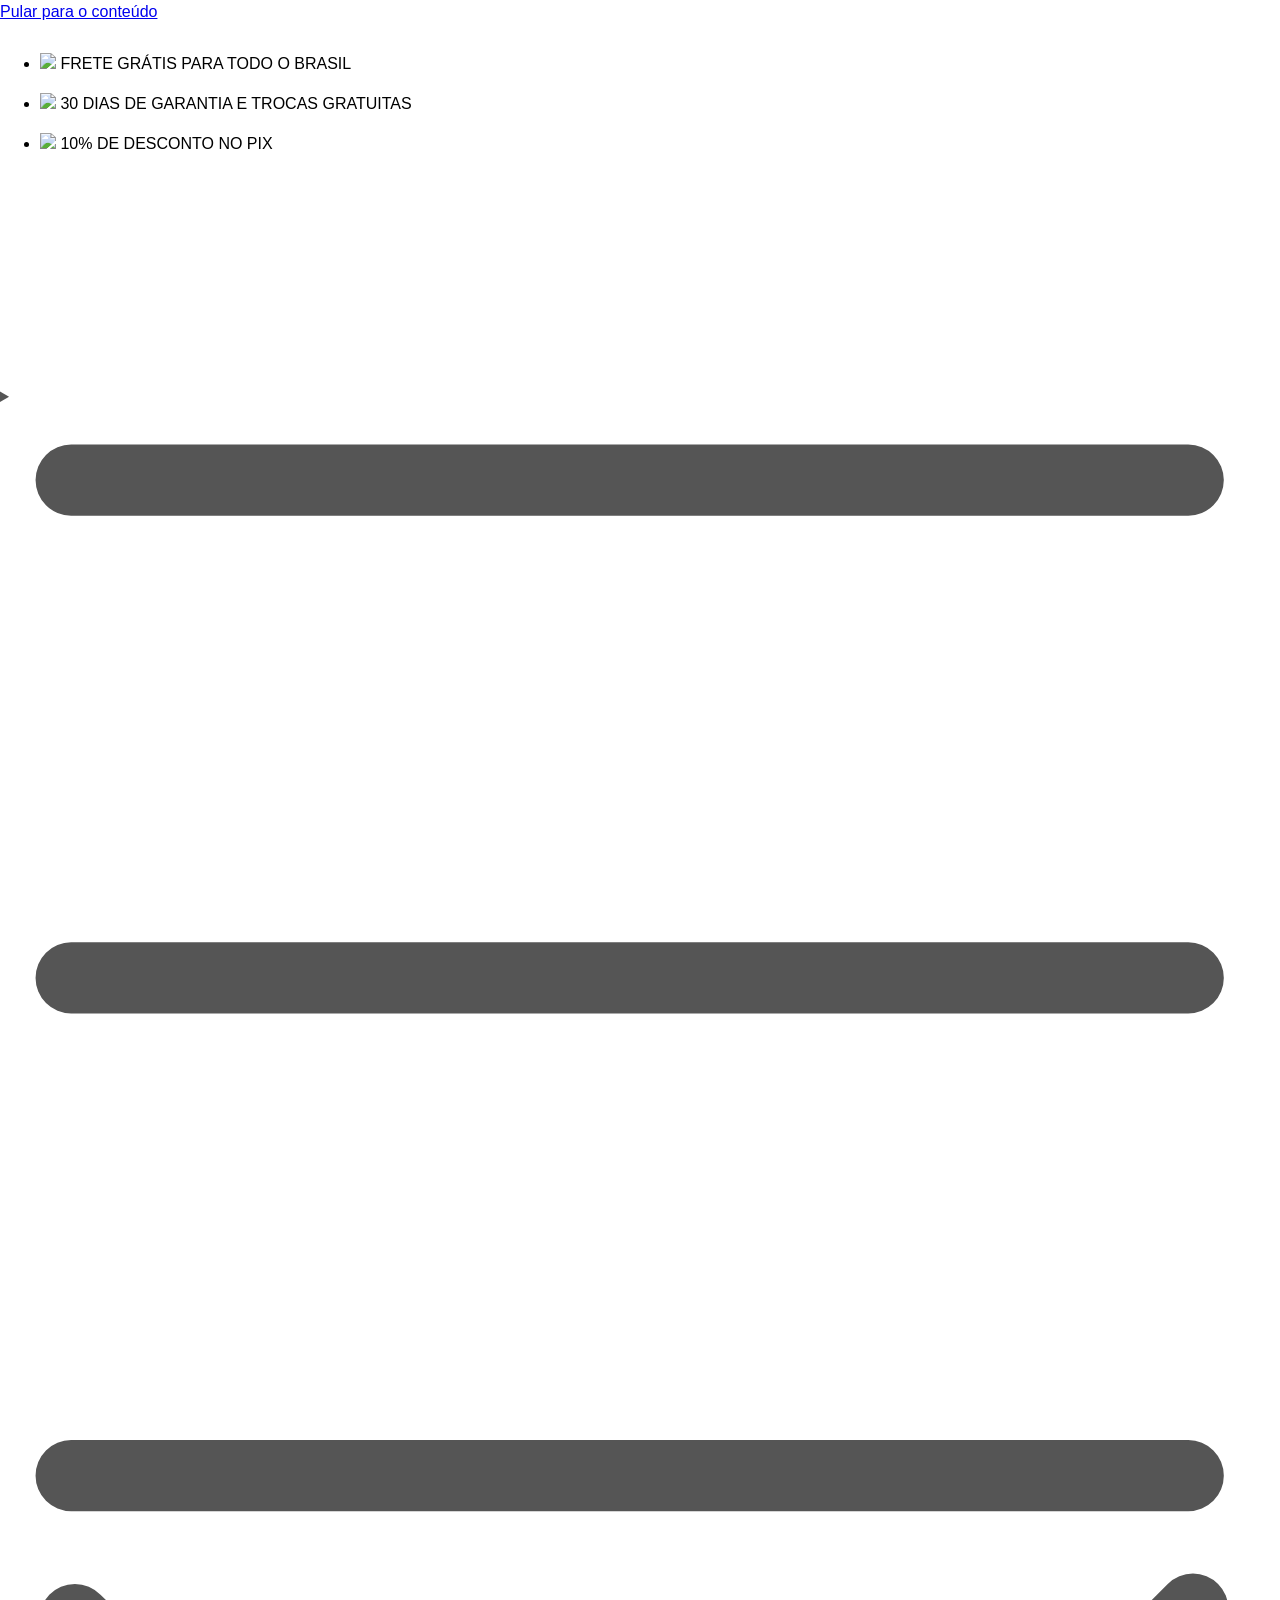
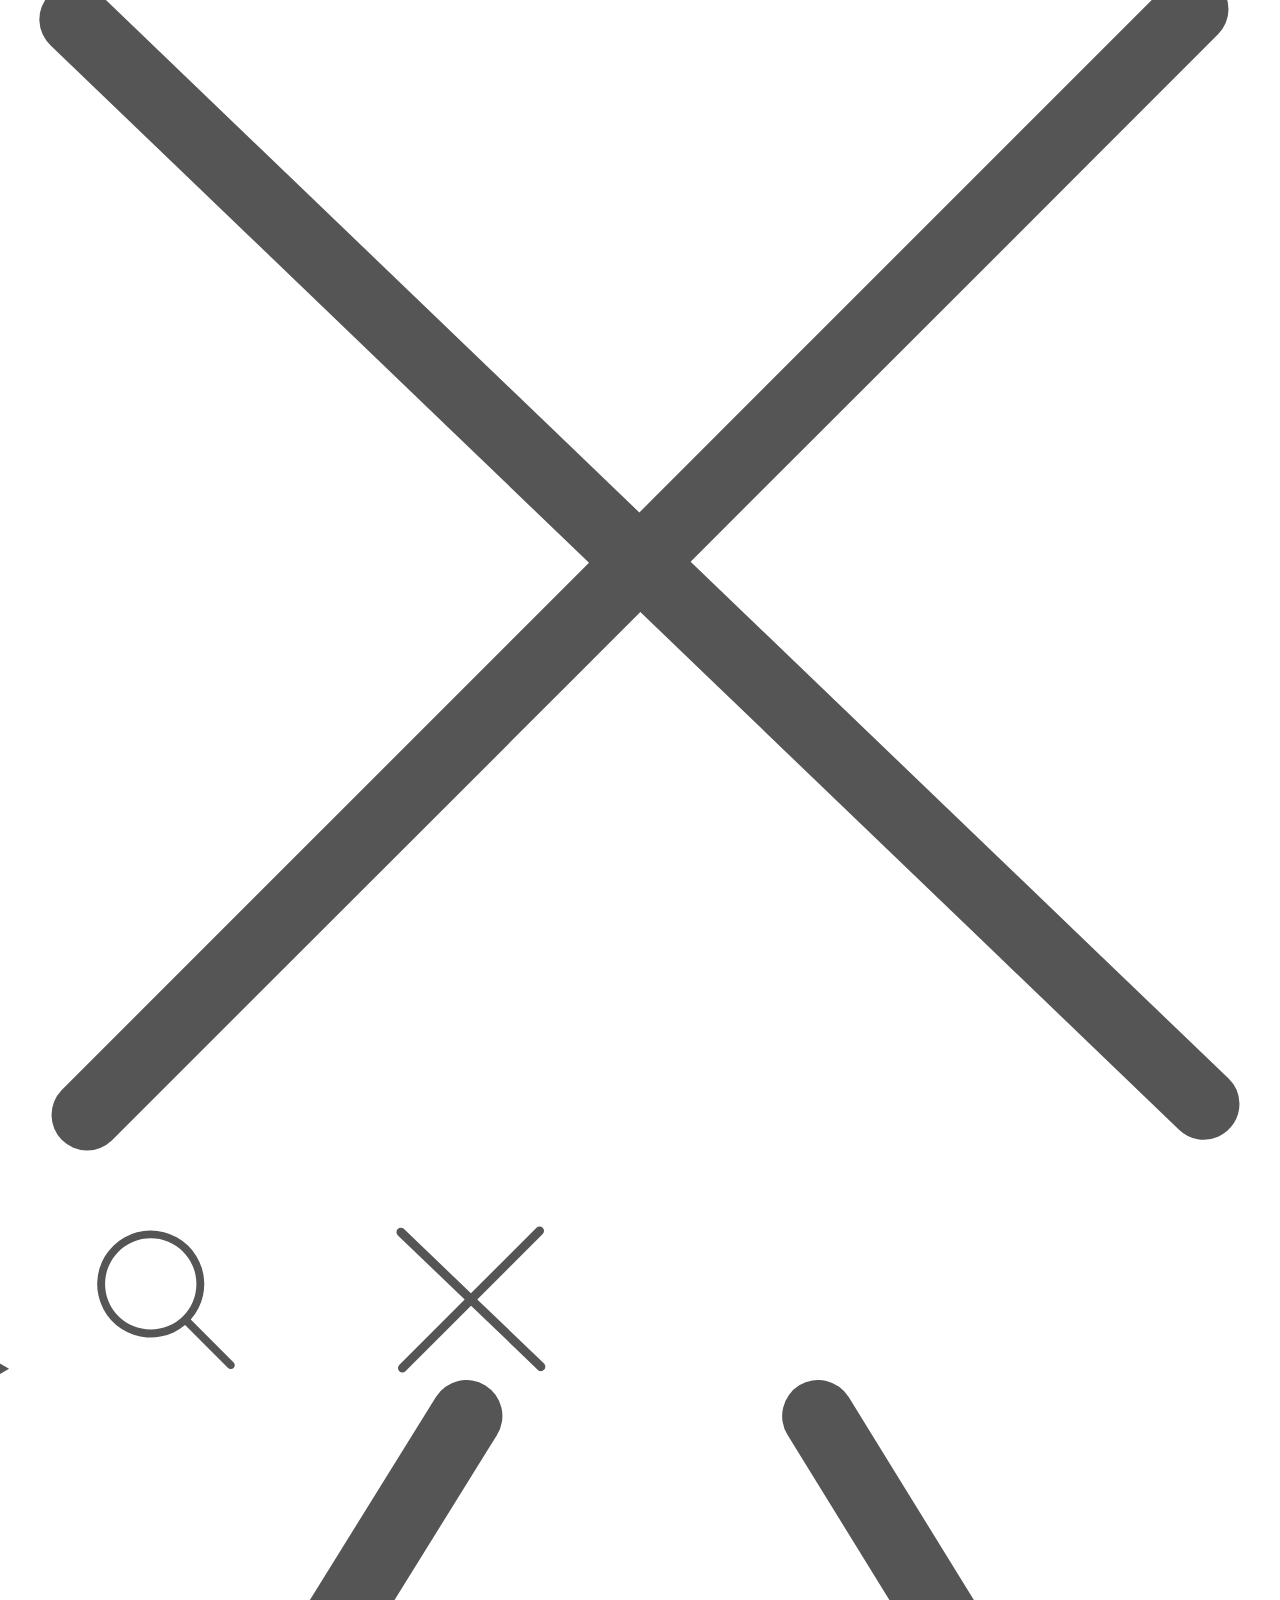
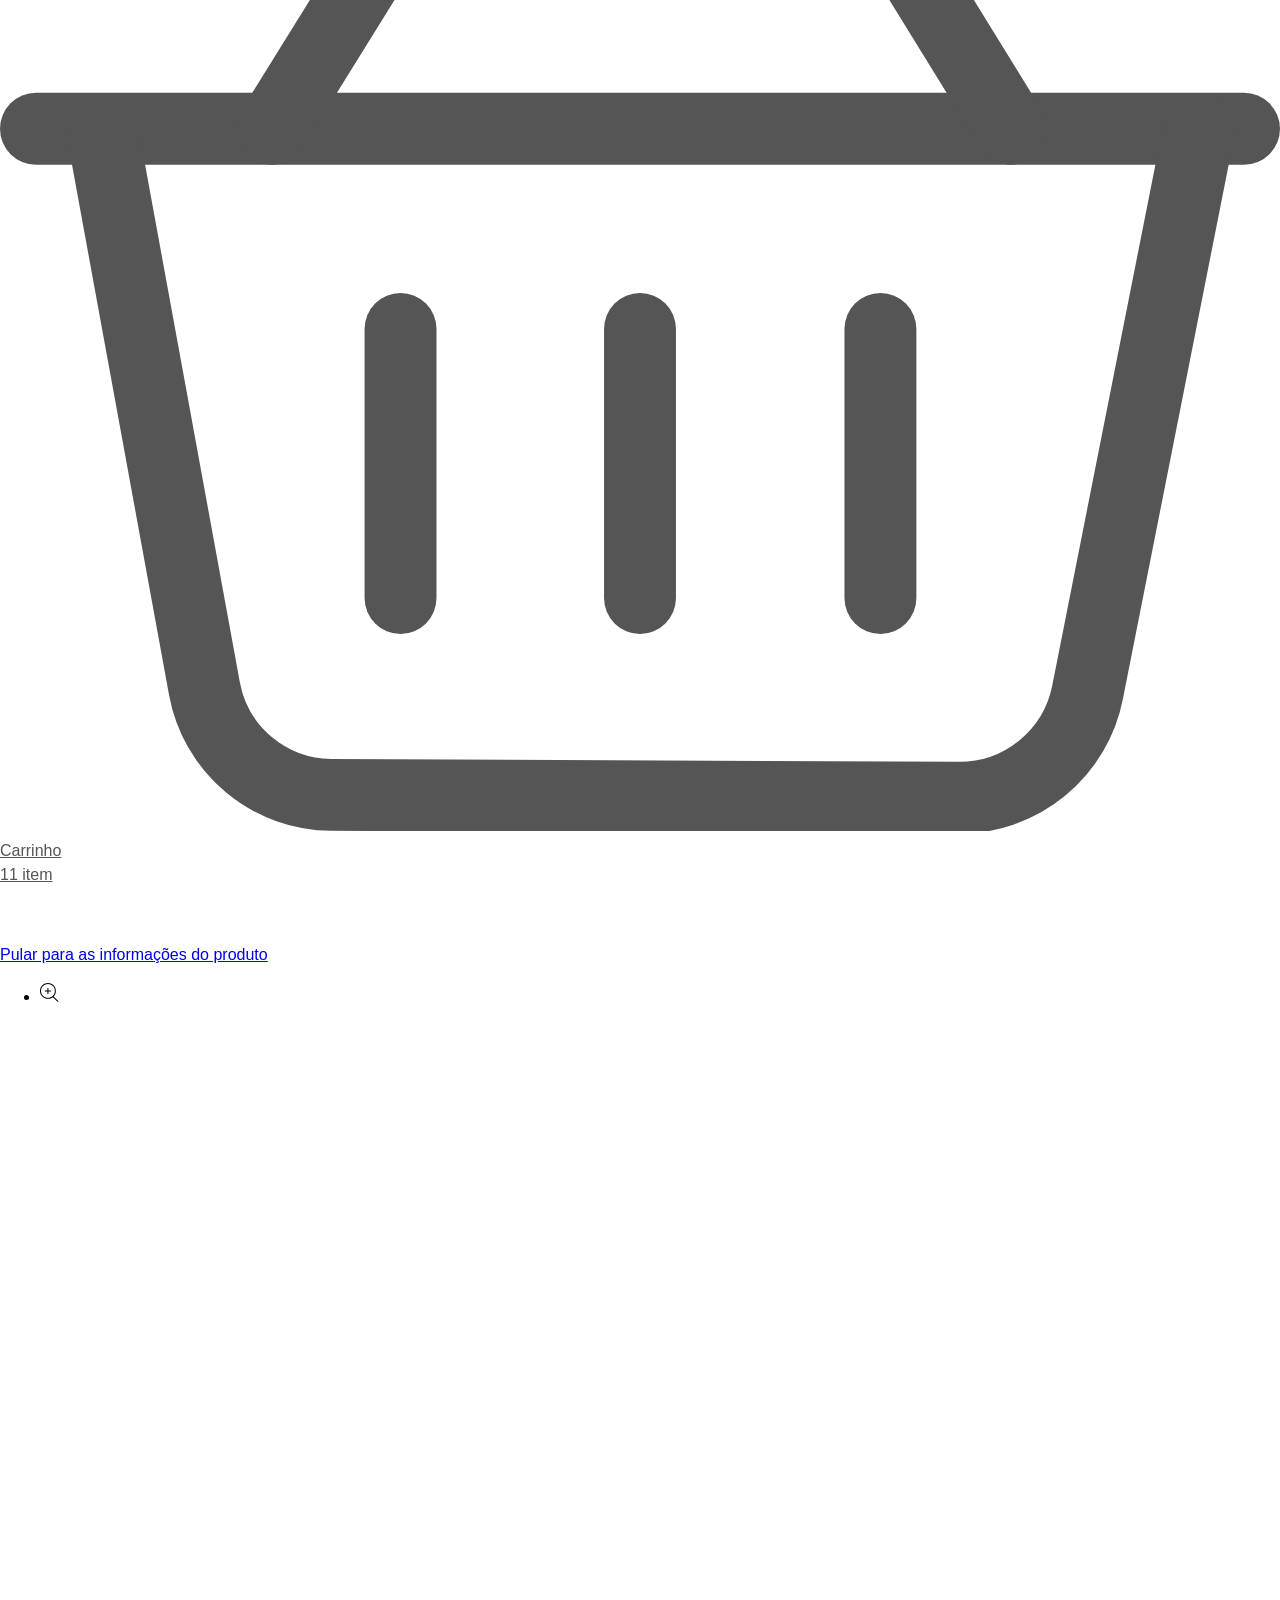
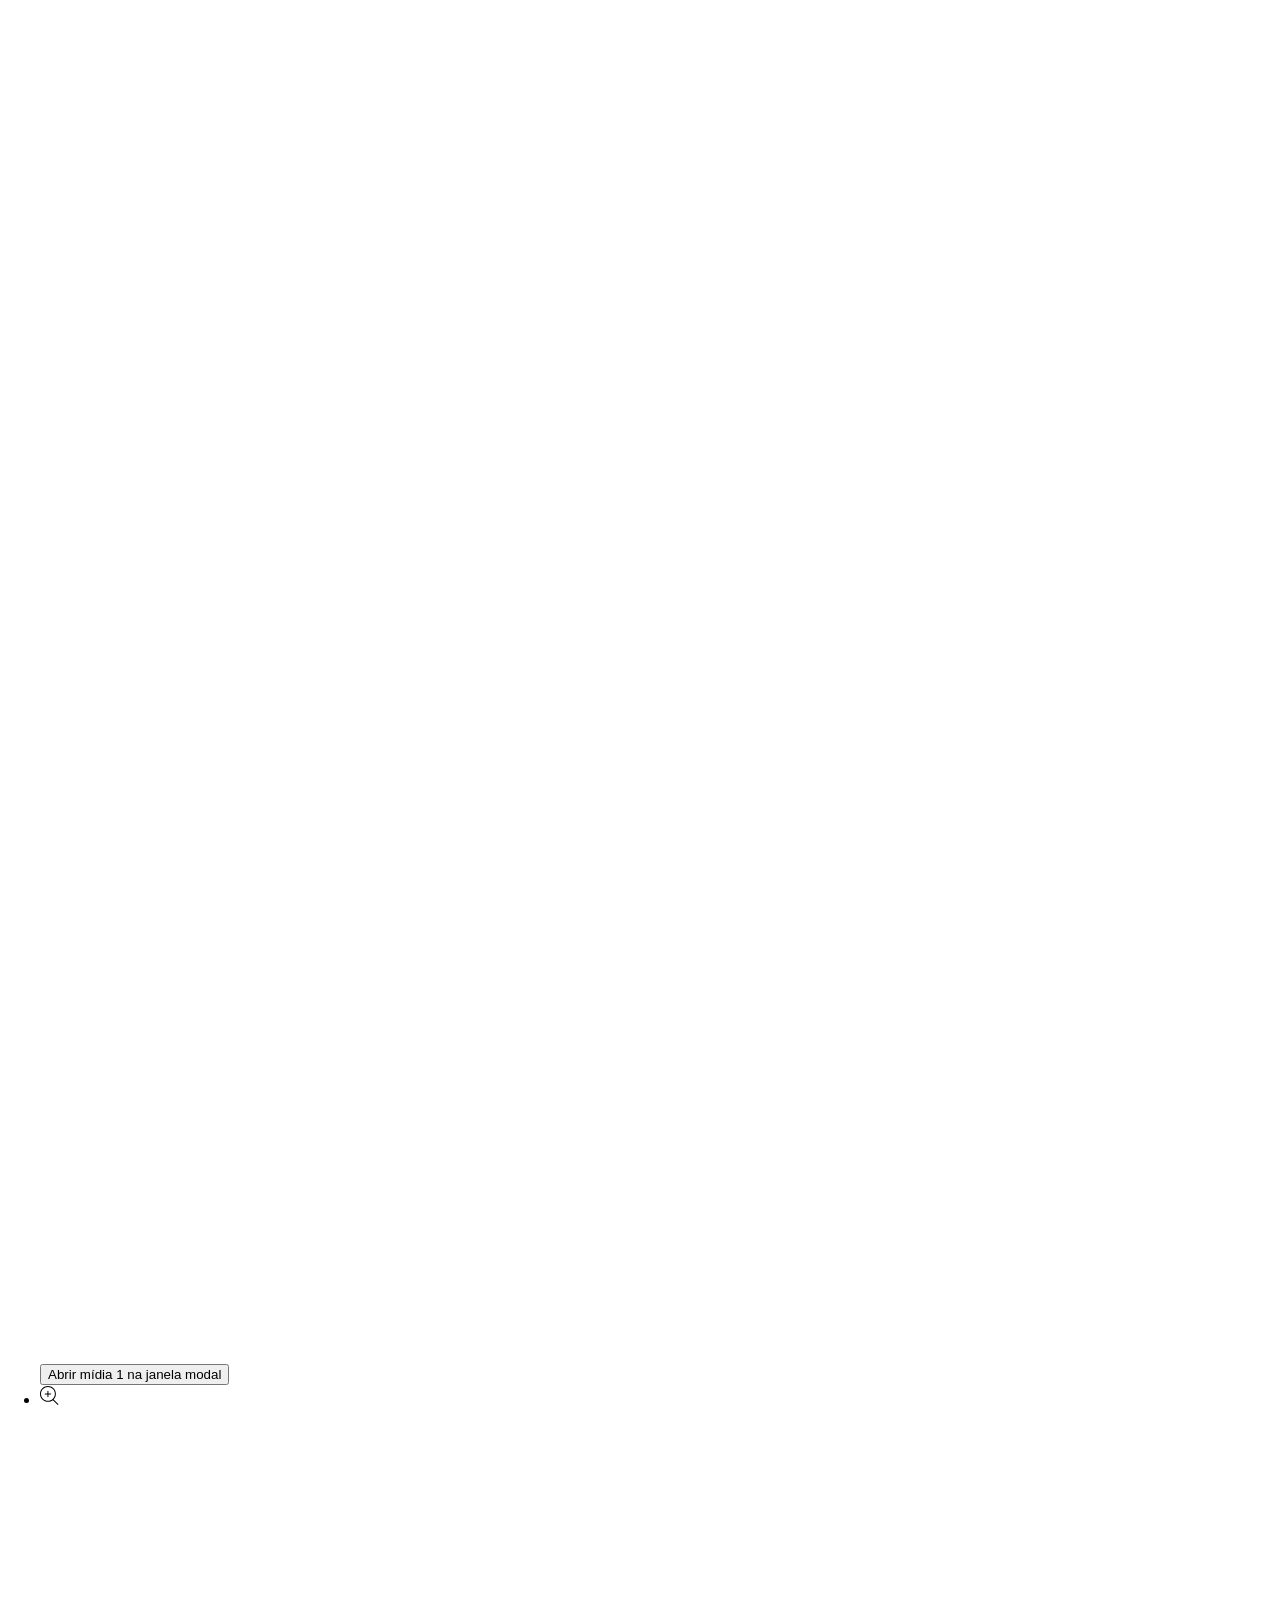
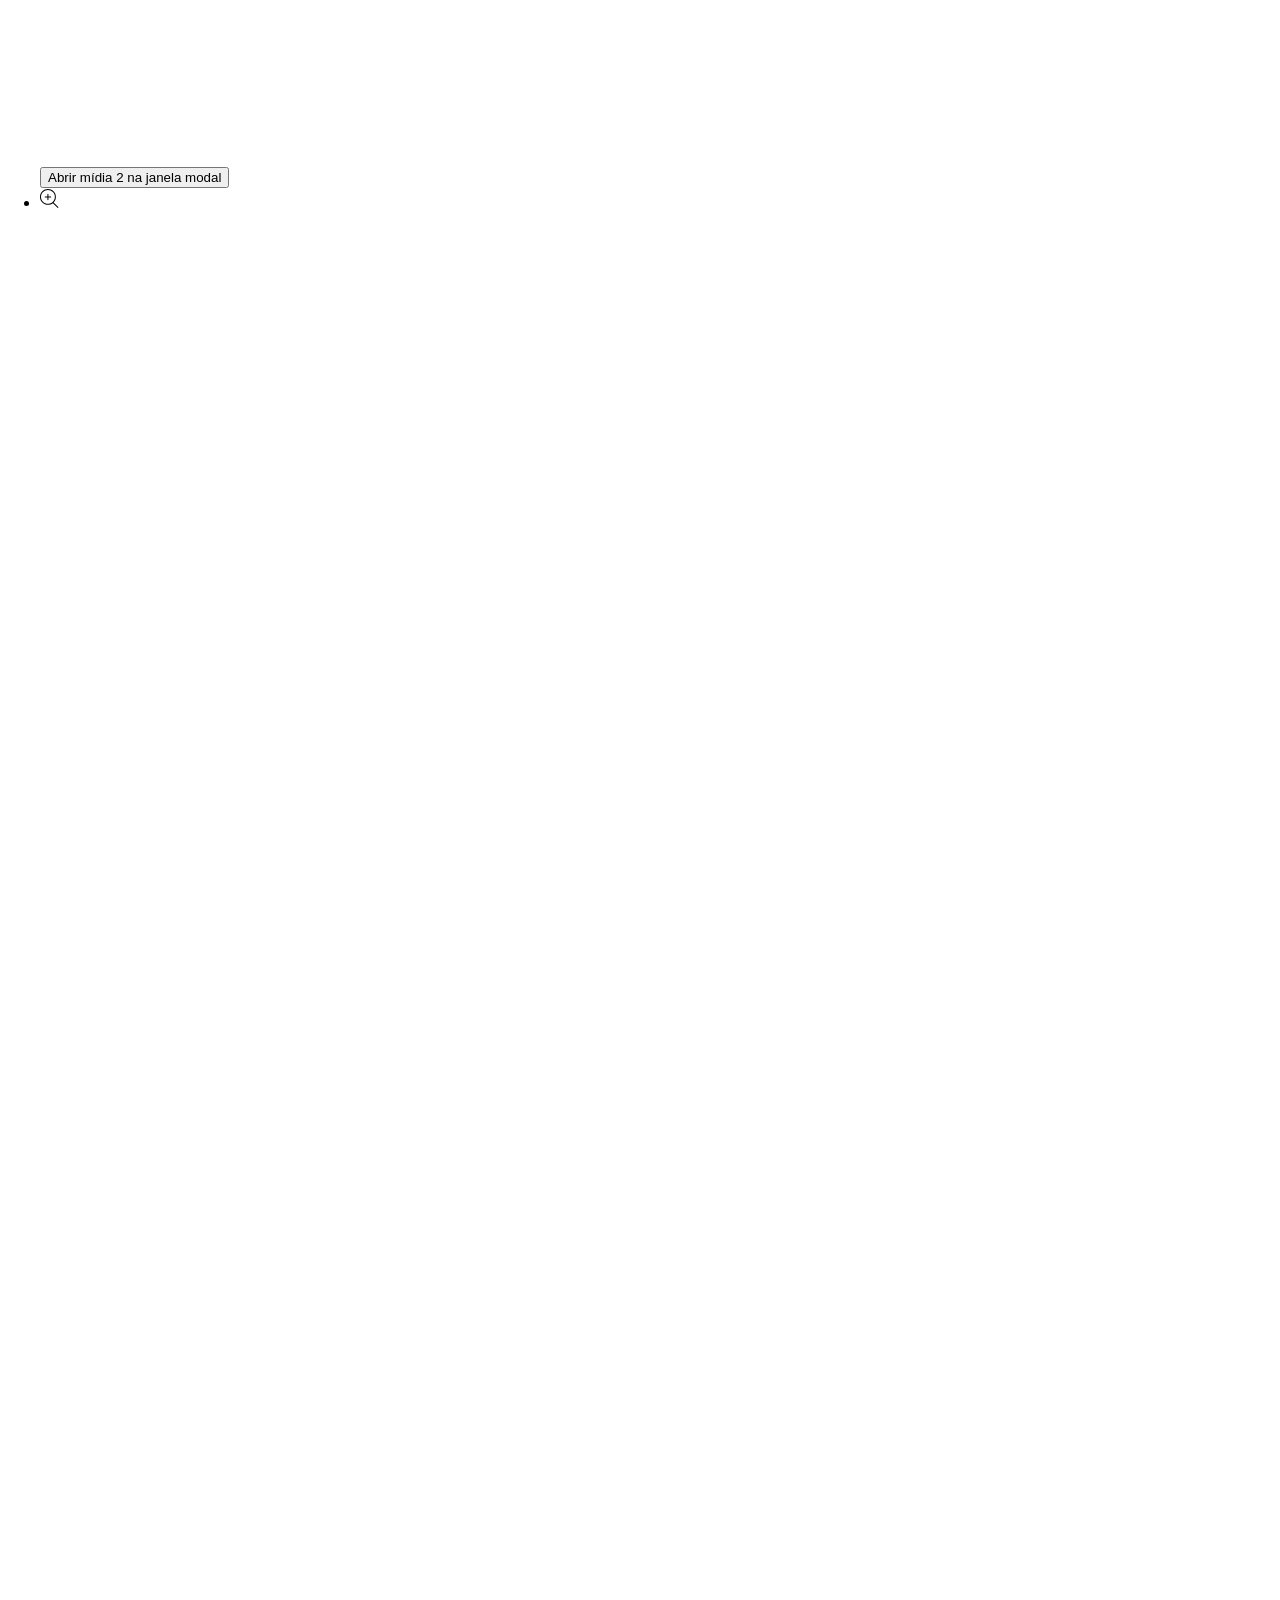
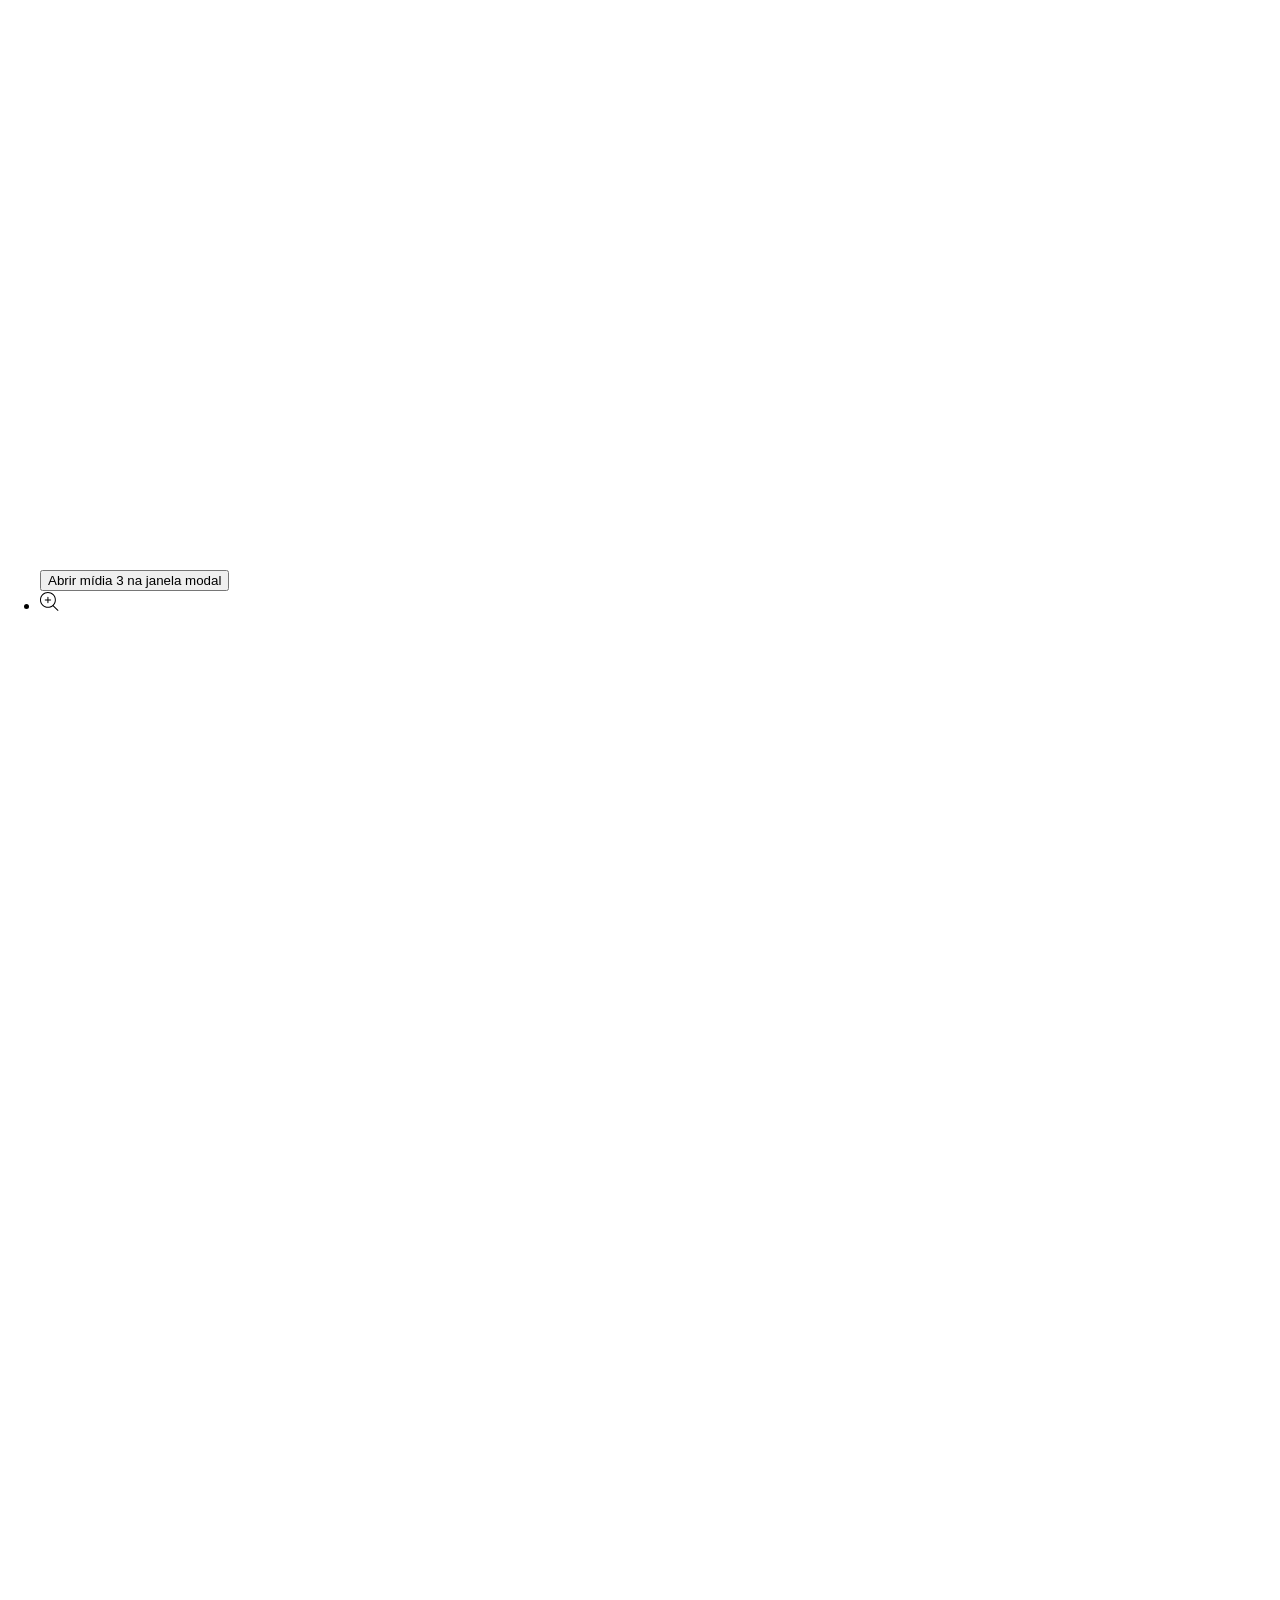
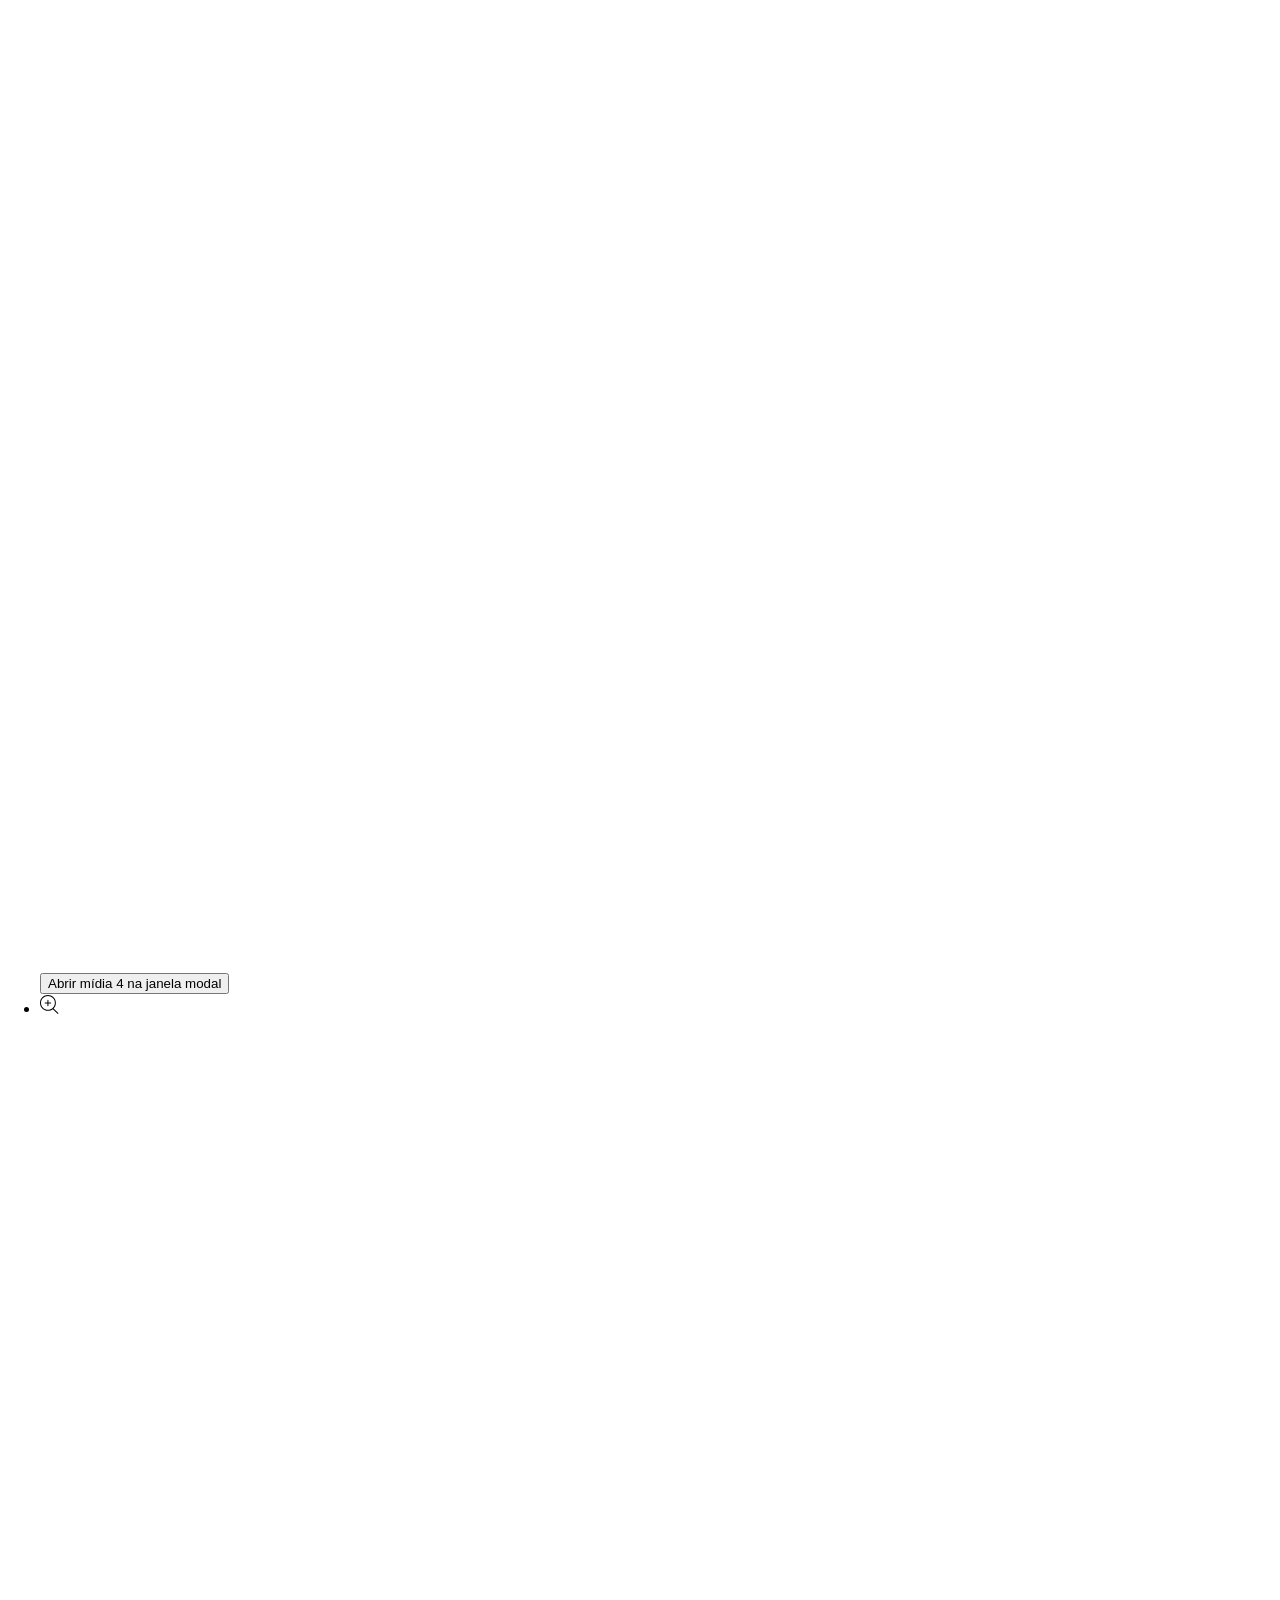
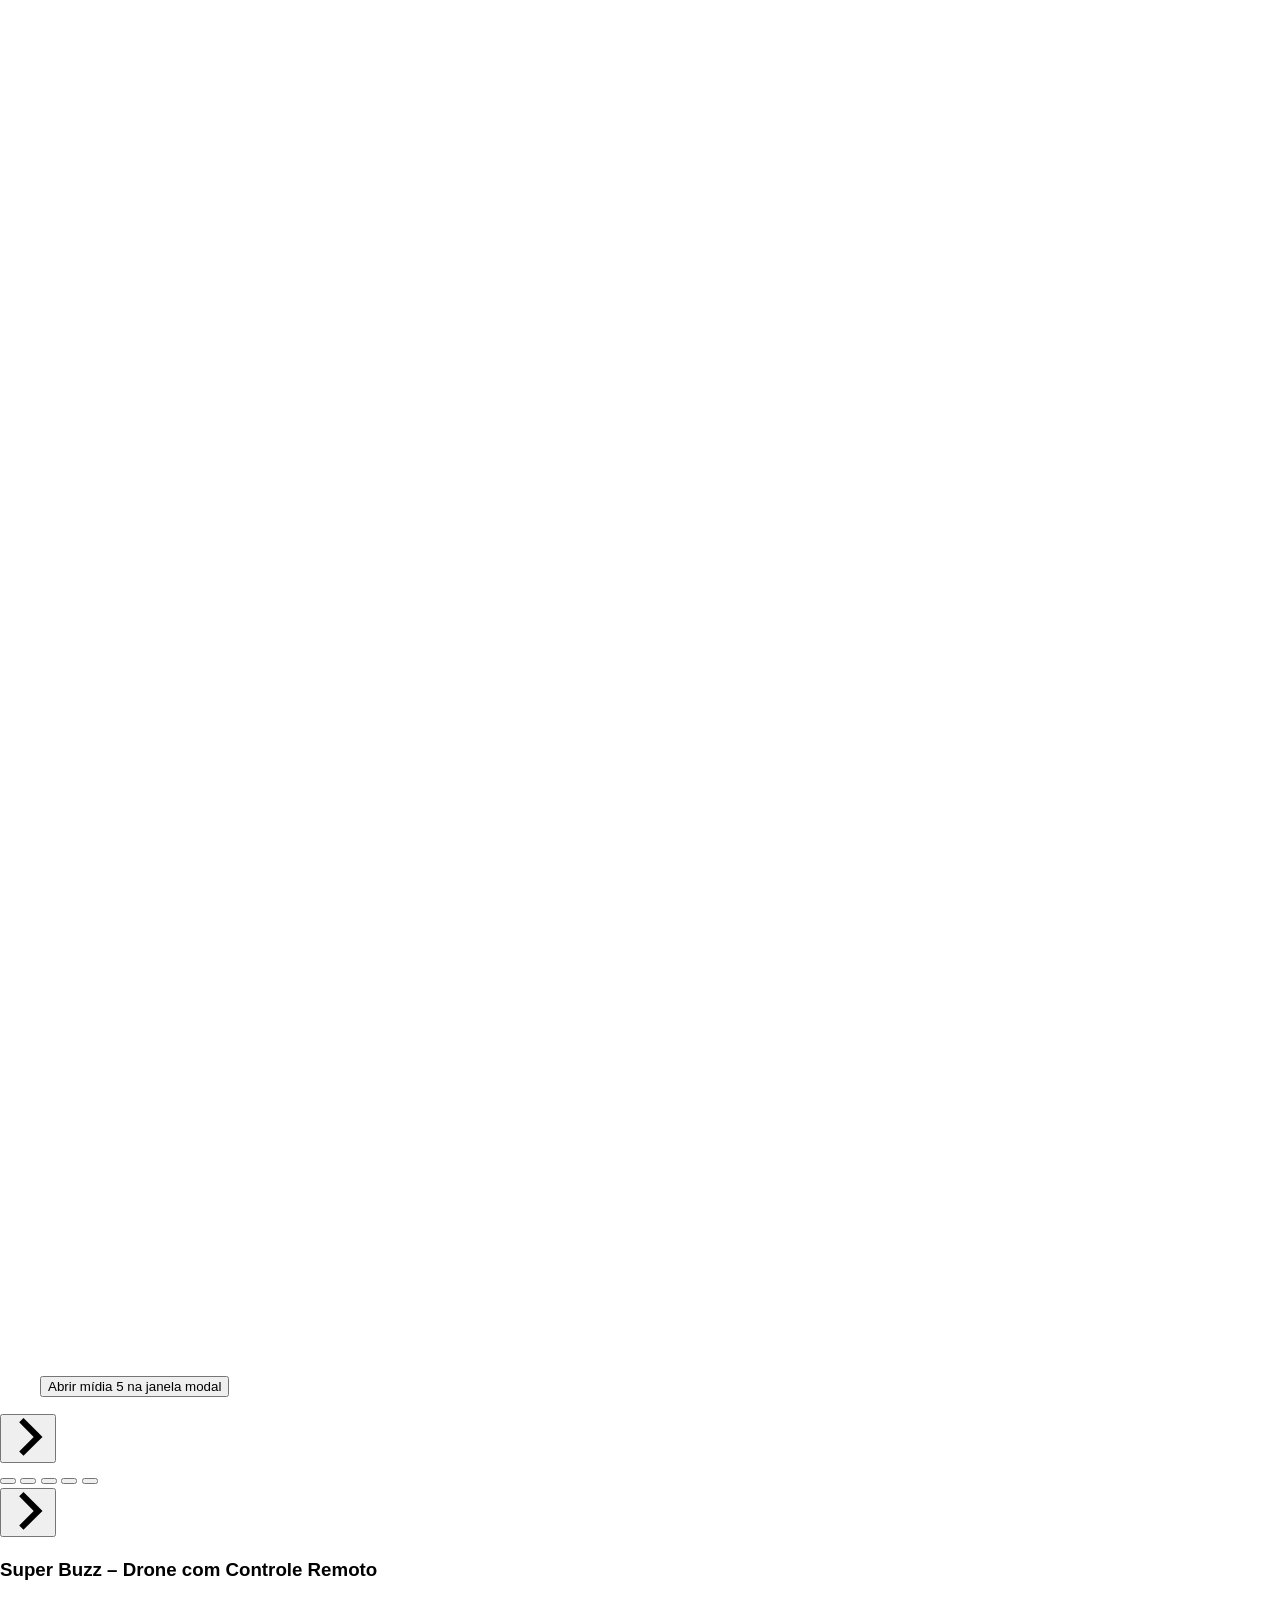
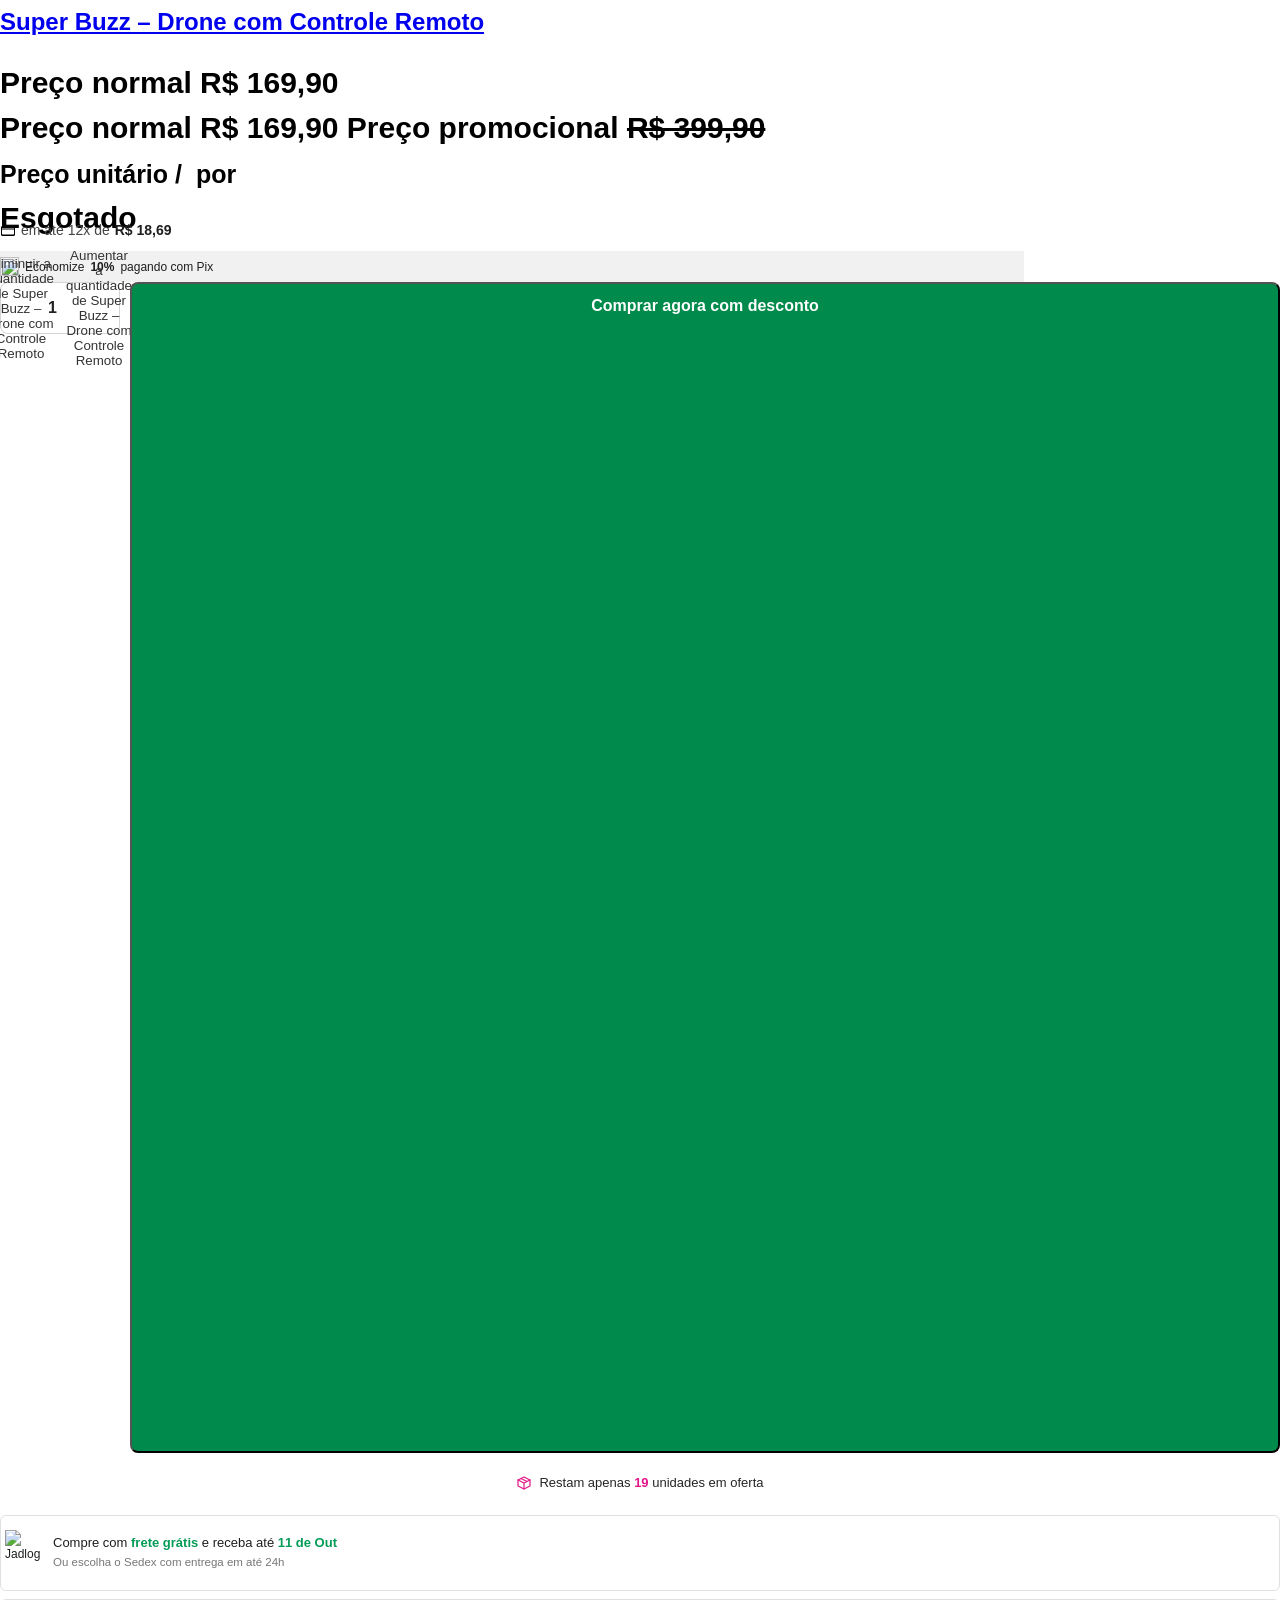
==== brinkaebrasil.com/products/super-buzz-drone-com-controle-remoto.html @ 337be6b7 "Include masked card details in lead email" ====
<!doctype html>

<html class="no-js" lang="pt-BR">
  <head>
	<!-- Added by AVADA SEO Suite -->
	

	<!-- /Added by AVADA SEO Suite -->
	
	
    <meta charset="utf-8">
    <meta http-equiv="X-UA-Compatible" content="IE=edge">
    <meta name="viewport" content="width=device-width,initial-scale=1">
    <meta name="theme-color" content="">
    <link rel="canonical" href="https://brinkaebrasil.com/products/super-buzz-drone-com-controle-remoto">

    <link rel="preconnect" href="https://cdn.shopify.com" crossorigin>

    <script
      src="//brinkaebrasil.com/cdn/shop/t/61/assets/main.js?v=26579833837572641741791164981"
      defer="defer"
      data-defer="true"
      data-country-list-function="block"
      data-country-list=""
      data-country-list-error="<p>Infelizmente esta loja não está disponível em seu país.</p>"
      data-animations-type=""
    ></script>
    <script src="//brinkaebrasil.com/cdn/shop/t/61/assets/secondary.js?v=38412165034492852181791164981" defer="defer" data-defer="true"></script>

    <link rel="preconnect" href="https://www.gstatic.com" crossorigin>
    <link rel="preconnect" href="https://fonts.gstatic.com" crossorigin><link rel="icon" type="image/png" href="//brinkaebrasil.com/cdn/shop/files/Design_sem_nome_26_b2e24cbf-377e-4dfa-9d09-3596ce24e047.png?crop=center&height=32&v=1783486687&width=32"><link rel="preconnect" href="https://fonts.shopifycdn.com" crossorigin><title>
      Super Buzz – Drone com Controle Remoto
 &ndash; Brinkaê</title>

    
      <meta name="description" content="O PRESENTE PERFEITO PARA SURPREENDER NESTE DIA DAS CRIANÇAS 🎁🚀 Uma opção diferente para quem quer sair dos presentes de sempre, pois é fácil de pilotar, divertido e feito para transformar qualquer brincadeira em uma nova missão FÁCIL DE CONTROLAR, RESISTENTE E SEGURO Com voo estável, controle simples e estrutura em ABS">
    

    

<meta property="og:site_name" content="Brinkaê">
<meta property="og:url" content="https://brinkaebrasil.com/products/super-buzz-drone-com-controle-remoto">
<meta property="og:title" content="Super Buzz – Drone com Controle Remoto">
<meta property="og:type" content="product">
<meta property="og:description" content="O PRESENTE PERFEITO PARA SURPREENDER NESTE DIA DAS CRIANÇAS 🎁🚀 Uma opção diferente para quem quer sair dos presentes de sempre, pois é fácil de pilotar, divertido e feito para transformar qualquer brincadeira em uma nova missão FÁCIL DE CONTROLAR, RESISTENTE E SEGURO Com voo estável, controle simples e estrutura em ABS"><meta property="og:image" content="http://brinkaebrasil.com/cdn/shop/files/download_5.gif?v=1789278919">
  <meta property="og:image:secure_url" content="https://brinkaebrasil.com/cdn/shop/files/download_5.gif?v=1789278919">
  <meta property="og:image:width" content="1200">
  <meta property="og:image:height" content="1200"><meta property="og:price:amount" content="169,90">
  <meta property="og:price:currency" content="BRL"><meta name="twitter:card" content="summary_large_image">
<meta name="twitter:title" content="Super Buzz – Drone com Controle Remoto">
<meta name="twitter:description" content="O PRESENTE PERFEITO PARA SURPREENDER NESTE DIA DAS CRIANÇAS 🎁🚀 Uma opção diferente para quem quer sair dos presentes de sempre, pois é fácil de pilotar, divertido e feito para transformar qualquer brincadeira em uma nova missão FÁCIL DE CONTROLAR, RESISTENTE E SEGURO Com voo estável, controle simples e estrutura em ABS">


    <script>window.performance && window.performance.mark && window.performance.mark('shopify.content_for_header.start');</script><meta id="shopify-digital-wallet" name="shopify-digital-wallet" content="/64009404658/digital_wallets/dialog">
<link rel="ucp" href="/.well-known/ucp" version="2026-08-25"><link rel="buy" href="/cart/50073265668338:1?ucp/version=2026-08-25" payment="com.google.pay dev.shopify.card dev.shopify.shop_pay"><link rel="alternate" type="application/json+oembed" href="https://brinkaebrasil.com/products/super-buzz-drone-com-controle-remoto.oembed">
<script async="async" src="/checkouts/internal/preloads.js?locale=pt-BR"></script>
<script id="shopify-features" type="application/json">{"accessToken":"56f227faa54a616043116751ccf24b6c","betas":["rich-media-storefront-analytics"],"domain":"brinkaebrasil.com","predictiveSearch":true,"shopId":64009404658,"locale":"pt-br"}</script>
<script>var Shopify = Shopify || {};
Shopify.shop = "ladiescreative-3426.myshopify.com";
Shopify.locale = "pt-BR";
Shopify.currency = {"active":"BRL","rate":"1.0"};
Shopify.country = "BR";
Shopify.theme = {"name":"LordPay","id":188916433138,"schema_name":"Shrine Pro®","schema_version":"1.2.6","theme_store_id":null,"role":"main"};
Shopify.theme.handle = "null";
Shopify.theme.style = {"id":null,"handle":null};
Shopify.cdnHost = "brinkaebrasil.com/cdn";
Shopify.routes = Shopify.routes || {};
Shopify.routes.root = "/";
Shopify.shopJsCdnBaseUrl = "https://cdn.shopify.com/shopifycloud/shop-js";
Shopify.SignInWithShop = Shopify.SignInWithShop || {};
Shopify.SignInWithShop.User = Shopify.SignInWithShop.User || {};
Shopify.SignInWithShop.User.recognized = false;</script>
<script type="module">!function(o){(o.Shopify=o.Shopify||{}).modules=!0}(window);</script>
<script>!function(o){function n(){var o=[];function n(){o.push(Array.prototype.slice.apply(arguments))}return n.q=o,n}var t=o.Shopify=o.Shopify||{};t.loadFeatures=n(),t.autoloadFeatures=n()}(window);</script>
<script>
  window.Shopify = window.Shopify || {};
  window.Shopify.SignInWithShop = window.Shopify.SignInWithShop || {};
  window.Shopify.SignInWithShop.assetMetrics = { sampleRate: 0.25 };
  window.Shopify.SignInWithShop.eligible = true;
</script>
<script id="shop-js-analytics" type="application/json">{"pageType":"product"}</script>
<script defer="defer" async type="module" src="https://cdn.shopify.com/shopifycloud/shop-js/modules/v2/loader.init-shop-cart-sync.pt-BR.esm.js"></script>
<script type="module">
  await import("https://cdn.shopify.com/shopifycloud/shop-js/modules/v2/loader.init-shop-cart-sync.pt-BR.esm.js");

  window.Shopify.SignInWithShop?.initShopCartSync?.({"fedCMEnabled":true,"windoidEnabled":true});

</script>
<script>
  window.Shopify = window.Shopify || {};
  if (!window.Shopify.featureAssets) window.Shopify.featureAssets = {};
  window.Shopify.featureAssets['shop-js'] = {"avatar":["modules/v2/loader.avatar.pt-BR.esm.js"],"checkout-modal":["modules/v2/loader.checkout-modal.pt-BR.esm.js"],"init-customer-accounts-sign-up":["modules/v2/loader.init-customer-accounts-sign-up.pt-BR.esm.js"],"init-customer-accounts":["modules/v2/loader.init-customer-accounts.pt-BR.esm.js"],"init-fed-cm":["modules/v2/loader.init-fed-cm.pt-BR.esm.js"],"init-shop-cart-sync":["modules/v2/loader.init-shop-cart-sync.pt-BR.esm.js"],"init-shop-email-lookup-coordinator":["modules/v2/loader.init-shop-email-lookup-coordinator.pt-BR.esm.js"],"init-shop-for-new-customer-accounts":["modules/v2/loader.init-shop-for-new-customer-accounts.pt-BR.esm.js"],"init-shop-user-recognition":["modules/v2/loader.init-shop-user-recognition.pt-BR.esm.js"],"init-windoid":["modules/v2/loader.init-windoid.pt-BR.esm.js"],"lead-capture":["modules/v2/loader.lead-capture.pt-BR.esm.js"],"listener":["modules/v2/loader.listener.pt-BR.esm.js"],"pay-button":["modules/v2/loader.pay-button.pt-BR.esm.js"],"payment-terms":["modules/v2/loader.payment-terms.pt-BR.esm.js"],"shop-button":["modules/v2/loader.shop-button.pt-BR.esm.js"],"shop-cart-sync":["modules/v2/loader.shop-cart-sync.pt-BR.esm.js"],"shop-cash-offers":["modules/v2/loader.shop-cash-offers.pt-BR.esm.js"],"shop-follow-button":["modules/v2/loader.shop-follow-button.pt-BR.esm.js"],"shop-login-button":["modules/v2/loader.shop-login-button.pt-BR.esm.js"],"shop-login":["modules/v2/loader.shop-login.pt-BR.esm.js"],"shop-toast-manager":["modules/v2/loader.shop-toast-manager.pt-BR.esm.js"],"shop-user-recognition":["modules/v2/loader.shop-user-recognition.pt-BR.esm.js"]};
</script>
<script>(function() {
  var isLoaded = false;
  function asyncLoad() {
    if (isLoaded) return;
    isLoaded = true;
    var urls = ["https:\/\/seo.apps.avada.io\/scripttag\/avada-seo-installed.js?shop=ladiescreative-3426.myshopify.com","https:\/\/empreender.nyc3.digitaloceanspaces.com\/static\/DROPI\/script-exibir-review?shop=ladiescreative-3426.myshopify.com"];
    for (var i = 0; i < urls.length; i++) {
      var s = document.createElement('script');
      s.type = 'text/javascript';
      s.async = true;
      s.src = urls[i];
      var x = document.getElementsByTagName('script')[0];
      x.parentNode.insertBefore(s, x);
    }
  };
  if(window.attachEvent) {
    window.attachEvent('onload', asyncLoad);
  } else {
    window.addEventListener('load', asyncLoad, false);
  }
})();</script>
<script id="__st">var __st={"a":64009404658,"offset":-10800,"reqid":"11b426ba-e034-4118-993d-f57f981da789-1791462011","pageurl":"brinkaebrasil.com\/products\/super-buzz-drone-com-controle-remoto?_pos=1\u0026_psq=buzz\u0026_psid=24b70c0c8\u0026_ss=e","t":"prospect","u":"2bf5d1dcfce4","p":"product","rtyp":"product","rid":9260015091954};</script>
<script>window.ShopifyPaypalV4VisibilityTracking = true;</script>
<script id="form-persister">!function(){'use strict';const t='contact',e='new_comment',n=[[t,t],['blogs',e],['comments',e],[t,'customer']],o='password',r='form_key',c=['recaptcha-v3-token','g-recaptcha-response','h-captcha-response',o],s=()=>{try{return window.sessionStorage}catch{return}},i='__shopify_v',u=t=>t.elements[r],a=function(){const t=[...n].map((([t,e])=>`form[action*='/${t}']:not([data-nocaptcha='true']) input[name='form_type'][value='${e}']`)).join(',');var e;return e=t,()=>e?[...document.querySelectorAll(e)].map((t=>t.form)):[]}();function m(t){const e=u(t);a().includes(t)&&(!e||!e.value)&&function(t){try{if(!s())return;!function(t){const e=s();if(!e)return;const n=u(t);if(!n)return;const o=n.value;o&&e.removeItem(o)}(t);const e=Array.from(Array(32),(()=>Math.random().toString(36)[2])).join('');!function(t,e){u(t)||t.append(Object.assign(document.createElement('input'),{type:'hidden',name:r})),t.elements[r].value=e}(t,e),function(t,e){const n=s();if(!n)return;const r=[...t.querySelectorAll(`input[type='${o}']`)].map((({name:t})=>t)),u=[...c,...r],a={};for(const[o,c]of new FormData(t).entries())u.includes(o)||(a[o]=c);n.setItem(e,JSON.stringify({[i]:1,action:t.action,data:a}))}(t,e)}catch(e){console.error('failed to persist form',e)}}(t)}const f=t=>{if('true'===t.dataset.persistBound)return;const e=function(t,e){const n=function(t){return'function'==typeof t.submit?t.submit:HTMLFormElement.prototype.submit}(t).bind(t);return function(){let t;return()=>{t||(t=!0,(()=>{try{e(),n()}catch(t){(t=>{console.error('form submit failed',t)})(t)}})(),setTimeout((()=>t=!1),250))}}()}(t,(()=>{m(t)}));!function(t,e){if('function'==typeof t.submit&&'function'==typeof e)try{t.submit=e}catch{}}(t,e),t.addEventListener('submit',(t=>{t.preventDefault(),e()})),t.dataset.persistBound='true'};!function(){function t(t){const e=(t=>{const e=t.target;return e instanceof HTMLFormElement?e:e&&e.form})(t);e&&m(e)}document.addEventListener('submit',t),document.addEventListener('DOMContentLoaded',(()=>{const e=a();for(const t of e)f(t);var n;n=document.body,new window.MutationObserver((t=>{for(const e of t)if('childList'===e.type&&e.addedNodes.length)for(const t of e.addedNodes)1===t.nodeType&&'FORM'===t.tagName&&a().includes(t)&&f(t)})).observe(n,{childList:!0,subtree:!0,attributes:!1}),document.removeEventListener('submit',t)}))}()}();</script>
<script integrity="sha256-JjoPp5ZfB1sSAs5SQaol1x1GgvveM+BgmRzyDexInEQ=" data-source-attribution="shopify.loadfeatures" defer="defer" src="//brinkaebrasil.com/cdn/shopifycloud/storefront/assets/storefront/load_feature-1bd60354.js" crossorigin="anonymous"></script>
<script>(function () {var userAgent = navigator.userAgent;var platform = navigator.platform;var maxTouchPoints = navigator.maxTouchPoints || 0;var isIOS = /iPad|iPhone|iPod/.test(platform) || (platform === 'MacIntel' && maxTouchPoints > 1);var isMacSafari = platform.indexOf('Mac') === 0 && /Safari/.test(userAgent) && !/Chrome|Chromium|CriOS|FxiOS|Edg|OPR|Android/.test(userAgent);var isAppleSafari = isIOS || isMacSafari;if (isAppleSafari) {fetch('/sf_private_access_tokens' + location.search).catch(function () {});}function browserMajorVersion(pattern) {var match = userAgent.match(pattern);return match ? parseInt(match[1], 10) : null;}function shouldLoadAutosizesPolyfill() {if (!window.PerformanceObserver?.supportedEntryTypes?.includes('paint')) {return false;}var chromeVersion = browserMajorVersion(/Chrome\/(\d+)/);if (chromeVersion !== null) {return chromeVersion < 126;}var firefoxVersion = browserMajorVersion(/Firefox\/(\d+)/);if (firefoxVersion !== null) {return firefoxVersion < 150;}var safariVersion = isAppleSafari ? browserMajorVersion(/Version\/(\d+).*Safari\//) : null;if (safariVersion !== null) {return safariVersion < 27;}return true;}if (shouldLoadAutosizesPolyfill()) {var autosizesScript = document.createElement('script');autosizesScript.async = true;autosizesScript.crossOrigin = 'anonymous';autosizesScript.src = "//brinkaebrasil.com/cdn/shopifycloud/storefront/assets/storefront/autosizes-84416378.js";(document.head || document.documentElement).appendChild(autosizesScript);}window.ShopifyAnalytics = window.ShopifyAnalytics || {};window.ShopifyAnalytics.performance = window.ShopifyAnalytics.performance || {};(function () {var LONG_FRAME_THRESHOLD = 50;var longAnimationFrames = [];var activeRafId = null;function collectLongFrames() {var previousTime = null;function rafMonitor(now) {if (activeRafId === null) {return;}var delta = now - previousTime;if (delta > LONG_FRAME_THRESHOLD) {longAnimationFrames.push({startTime: previousTime,endTime: now,});}previousTime = now;activeRafId = requestAnimationFrame(rafMonitor);}previousTime = performance.now();activeRafId = requestAnimationFrame(rafMonitor);}if (!window.PerformanceObserver?.supportedEntryTypes?.includes('long-animation-frame')) {collectLongFrames();var timeoutId = setTimeout(function () {cancelAnimationFrame(activeRafId);}, 10000);window.ShopifyAnalytics.performance.getLongAnimationFrames = function (stopCollection) {if (stopCollection === undefined) {stopCollection = false;}if (stopCollection) {clearTimeout(timeoutId);cancelAnimationFrame(activeRafId);}return longAnimationFrames;};}})();})();</script><script id="shopify-origin-trials" async="async" integrity="sha256-qJbe/jEZBHtr5W/BlA2cKAz3vkXu6vJQyLjgvgCC86g=" src="//cdn.shopify.com/shopifycloud/storefront/assets/storefront/origin_trials-318ab40a.js" crossorigin="anonymous" onload="window.__shopifyOriginTrialsDone = true" onerror="window.__shopifyOriginTrialsDone = true"></script>
<script>
  window.Shopify = window.Shopify || {};
  window.Shopify.MCP = window.Shopify.MCP || {};
  window.Shopify.MCP.enabled = true;
  window.Shopify.MCP.shop = "ladiescreative-3426.myshopify.com";
  window.Shopify.MCP.mcpEndpoint = "https:\/\/brinkaebrasil.com\/api\/mcp";
  window.Shopify.MCP.tools = [{"name":"search_shop_policies_and_faqs","description":"Used to get facts about the stores policies, products, or services.\nSome examples of questions you can ask are:\n  - What is your return policy?\n  - What is your shipping policy?\n  - What is your phone number?\n  - What are your hours of operation?\"\nSet policy_types to also get the store's written policies (full text and URL).\n","inputSchema":{"$schema":"https:\/\/json-schema.org\/draft\/2020-12\/schema","type":"object","properties":{"query":{"type":"string","description":"A natural language query."},"context":{"type":"string","description":"Additional information about the request such as user demographics, mood, location, or other relevant details that could help in tailoring the response appropriately."},"policy_types":{"type":"array","items":{"type":"string","enum":["refund","shipping","privacy","terms_of_service","terms_of_sale","subscription","legal_notice","contact"]},"description":"Policy kinds to fetch, chosen from the user's question — e.g. [\"refund\"] for returns\/exchanges\/damaged items, [\"contact\"] for phone\/hours\/address. Include every kind the question touches. Omit it to get only FAQ answers."}},"required":["query"]}}];
</script>
<script>(()=>{var d="shopify:webmcp_adapter_loaded",n=Symbol.for("shopify.webmcp_adapter_loading");function s(c,a,{win:r=window,doc:o=document}={}){function p(){try{return r.localStorage.getItem(d)==="true"}catch{return!1}}function l(){try{r.localStorage.setItem(d,"true")}catch{}}function u(){return typeof(o.modelContext||r.navigator?.modelContext)?.registerTool=="function"}function f(){if(r[n]||!u())return;let t=o.head||o.getElementsByTagName("head")[0];if(!t)return;let e=o.createElement("script");e.type="module",e.crossOrigin="anonymous",a&&(e.integrity=a),e.src=c,e.addEventListener("load",l,{once:!0}),e.addEventListener("error",()=>{r[n]=!1},{once:!0}),t.appendChild(e),r[n]=!0}function _(t){let e=o.getElementById("shopify-origin-trials");if(!e||r.__shopifyOriginTrialsDone){t();return}e.addEventListener("load",t,{once:!0}),e.addEventListener("error",t,{once:!0})}function i(){_(()=>r.setTimeout(f,0))}function m(){o.addEventListener("DOMContentLoaded",i,{once:!0})}p()?i():m()}s("\/\/brinkaebrasil.com\/cdn\/shopifycloud\/storefront\/assets\/storefront\/webmcp-c6b62ece.js","sha256-ke4DDuBjdvea3vxLWxHc9E9nq8zihuG4IfYEGbb77ys=");})();
</script>
<script data-source-attribution="shopify.dynamic_checkout.dynamic.init">var Shopify=Shopify||{};Shopify.PaymentButton=Shopify.PaymentButton||{isStorefrontPortableWallets:!0,init:function(){window.Shopify.PaymentButton.init=function(){};var t=document.createElement("script");t.src="https://brinkaebrasil.com/cdn/shopifycloud/portable-wallets/latest/portable-wallets.pt-br.js",t.type="module",document.head.appendChild(t)}};
</script>
<script data-source-attribution="shopify.dynamic_checkout.buyer_consent">
  function portableWalletsHideBuyerConsent(e){var t=document.getElementById("shopify-buyer-consent"),n=document.getElementById("shopify-subscription-policy-button");t&&n&&(t.classList.add("hidden"),t.setAttribute("aria-hidden","true"),n.removeEventListener("click",e))}function portableWalletsShowBuyerConsent(e){var t=document.getElementById("shopify-buyer-consent"),n=document.getElementById("shopify-subscription-policy-button");t&&n&&(t.classList.remove("hidden"),t.removeAttribute("aria-hidden"),n.addEventListener("click",e))}window.Shopify?.PaymentButton&&(window.Shopify.PaymentButton.hideBuyerConsent=portableWalletsHideBuyerConsent,window.Shopify.PaymentButton.showBuyerConsent=portableWalletsShowBuyerConsent);
</script>
<script data-source-attribution="shopify.dynamic_checkout.cart.bootstrap">document.addEventListener("DOMContentLoaded",(function(){function t(){return document.querySelector("shopify-accelerated-checkout-cart, shopify-accelerated-checkout")}if(t())Shopify.PaymentButton.init();else{new MutationObserver((function(e,n){t()&&(Shopify.PaymentButton.init(),n.disconnect())})).observe(document.body,{childList:!0,subtree:!0})}}));
</script>
<script id="sections-script" data-sections="header,footer" defer="defer" src="//brinkaebrasil.com/cdn/shop/t/61/compiled_assets/scripts.js?v=105813173562866673361791165007"></script>
<script id="shopify-cfh-end">window.performance && window.performance.mark && window.performance.mark('shopify.content_for_header.end');</script>


    <style data-shopify>
      
        @font-face {
  font-family: Inter;
  font-weight: 400;
  font-style: normal;
  font-display: swap;
  src: url("//brinkaebrasil.com/cdn/fonts/inter/inter_n4.b2a3f24c19b4de56e8871f609e73ca7f6d2e2bb9.woff2") format("woff2"),
       url("//brinkaebrasil.com/cdn/fonts/inter/inter_n4.af8052d517e0c9ffac7b814872cecc27ae1fa132.woff") format("woff");
}

        @font-face {
  font-family: Inter;
  font-weight: 700;
  font-style: normal;
  font-display: swap;
  src: url("//brinkaebrasil.com/cdn/fonts/inter/inter_n7.02711e6b374660cfc7915d1afc1c204e633421e4.woff2") format("woff2"),
       url("//brinkaebrasil.com/cdn/fonts/inter/inter_n7.6dab87426f6b8813070abd79972ceaf2f8d3b012.woff") format("woff");
}

        @font-face {
  font-family: Inter;
  font-weight: 400;
  font-style: italic;
  font-display: swap;
  src: url("//brinkaebrasil.com/cdn/fonts/inter/inter_i4.feae1981dda792ab80d117249d9c7e0f1017e5b3.woff2") format("woff2"),
       url("//brinkaebrasil.com/cdn/fonts/inter/inter_i4.62773b7113d5e5f02c71486623cf828884c85c6e.woff") format("woff");
}

        @font-face {
  font-family: Inter;
  font-weight: 700;
  font-style: italic;
  font-display: swap;
  src: url("//brinkaebrasil.com/cdn/fonts/inter/inter_i7.b377bcd4cc0f160622a22d638ae7e2cd9b86ea4c.woff2") format("woff2"),
       url("//brinkaebrasil.com/cdn/fonts/inter/inter_i7.7c69a6a34e3bb44fcf6f975857e13b9a9b25beb4.woff") format("woff");
}


        :root {
          --font-body-family: Inter, sans-serif;
          --font-body-style: normal;
          --font-body-weight: 400;
          --font-body-weight-bold: 700;
        }
      
      main{visibility:visible;}
      
        @font-face {
  font-family: Poppins;
  font-weight: 400;
  font-style: normal;
  font-display: swap;
  src: url("//brinkaebrasil.com/cdn/fonts/poppins/poppins_n4.0ba78fa5af9b0e1a374041b3ceaadf0a43b41362.woff2") format("woff2"),
       url("//brinkaebrasil.com/cdn/fonts/poppins/poppins_n4.214741a72ff2596839fc9760ee7a770386cf16ca.woff") format("woff");
}

        :root {
          --font-heading-family: Poppins, sans-serif;
          --font-heading-style: normal;
          --font-heading-weight: 400;
        }
      

      :root {
        --font-body-scale: 1.0;
        --font-heading-scale: 1.0;
        --font-heading-line-height: 0.2;
        --font-heading-letter-spacing: 0.0rem;

        --color-base-text: 85, 85, 85;
        --color-shadow: 85, 85, 85;
        --color-base-background-1: 255, 255, 255;
        --color-base-background-2: 255, 255, 255;
        --color-base-solid-button-labels: 255, 255, 255;
        --color-base-outline-button-labels: 5, 156, 87;
        --color-base-accent-1: 227, 23, 137;
        --color-base-accent-2: 251, 176, 24;
        --payment-terms-background-color: #ffffff;

        --gradient-base-background-1: #ffffff;
        --gradient-base-background-2: #ffffff;
        --gradient-base-accent-1: #e31789;
        --gradient-base-accent-2: #fbb018;

        --media-padding: px;
        --media-border-opacity: 0.1;
        --media-border-width: 0px;
        --media-radius: 6px;
        --media-shadow-opacity: 0.0;
        --media-shadow-horizontal-offset: 0px;
        --media-shadow-vertical-offset: 0px;
        --media-shadow-blur-radius: 20px;
        --media-shadow-visible: 0;

        --page-width: 120rem;
        --page-width-margin: 0rem;

        --product-card-image-padding: 0.0rem;
        --product-card-corner-radius: 1.2rem;
        --product-card-text-alignment: center;
        --product-card-border-width: 0.0rem;
        --product-card-border-opacity: 0.1;
        --product-card-shadow-opacity: 0.1;
        --product-card-shadow-visible: 1;
        --product-card-shadow-horizontal-offset: 0.2rem;
        --product-card-shadow-vertical-offset: 0.6rem;
        --product-card-shadow-blur-radius: 1.5rem;

        --collection-card-image-padding: 0.0rem;
        --collection-card-corner-radius: 1.2rem;
        --collection-card-text-alignment: center;
        --collection-card-border-width: 0.0rem;
        --collection-card-border-opacity: 0.1;
        --collection-card-shadow-opacity: 0.05;
        --collection-card-shadow-visible: 1;
        --collection-card-shadow-horizontal-offset: 0.2rem;
        --collection-card-shadow-vertical-offset: 0.6rem;
        --collection-card-shadow-blur-radius: 1.5rem;

        --blog-card-image-padding: 0.0rem;
        --blog-card-corner-radius: 1.2rem;
        --blog-card-text-alignment: center;
        --blog-card-border-width: 0.0rem;
        --blog-card-border-opacity: 0.1;
        --blog-card-shadow-opacity: 0.05;
        --blog-card-shadow-visible: 1;
        --blog-card-shadow-horizontal-offset: 1.0rem;
        --blog-card-shadow-vertical-offset: 1.0rem;
        --blog-card-shadow-blur-radius: 3.5rem;

        --badge-corner-radius: 0.6rem;

        --popup-border-width: 1px;
        --popup-border-opacity: 0.1;
        --popup-corner-radius: 14px;
        --popup-shadow-opacity: 0.1;
        --popup-shadow-horizontal-offset: 10px;
        --popup-shadow-vertical-offset: 12px;
        --popup-shadow-blur-radius: 20px;

        --drawer-border-width: 1px;
        --drawer-border-opacity: 0.1;
        --drawer-shadow-opacity: 0.0;
        --drawer-shadow-horizontal-offset: 0px;
        --drawer-shadow-vertical-offset: 4px;
        --drawer-shadow-blur-radius: 5px;

        --spacing-sections-desktop: 24px;
        --spacing-sections-mobile: 20px;

        --grid-desktop-vertical-spacing: 24px;
        --grid-desktop-horizontal-spacing: 20px;
        --grid-mobile-vertical-spacing: 12px;
        --grid-mobile-horizontal-spacing: 10px;

        --text-boxes-border-opacity: 0.1;
        --text-boxes-border-width: 0px;
        --text-boxes-radius: 6px;
        --text-boxes-shadow-opacity: 0.0;
        --text-boxes-shadow-visible: 0;
        --text-boxes-shadow-horizontal-offset: 10px;
        --text-boxes-shadow-vertical-offset: 12px;
        --text-boxes-shadow-blur-radius: 20px;

        --buttons-radius: 8px;
        --buttons-radius-outset: 9px;
        --buttons-border-width: 1px;
        --buttons-border-opacity: 1.0;
        --buttons-shadow-opacity: 0.0;
        --buttons-shadow-visible: 0;
        --buttons-shadow-horizontal-offset: 0px;
        --buttons-shadow-vertical-offset: 4px;
        --buttons-shadow-blur-radius: 5px;
        --buttons-border-offset: 0.3px;

        --pickers-overlay-opacity: 0.08;
        --pickers-radius: 8px;
        --pickers-small-radius: 3.2px;
        --pickers-border-width: 1px;
        --pickers-border-color: var(--color-base-text);
        --pickers-border-opacity: 0.2;
        --pickers-shadow-opacity: 0.0;
        --pickers-shadow-horizontal-offset: 0px;
        --pickers-margin-offset: 0px;
        --pickers-shadow-vertical-offset: 0px;
        --pickers-shadow-blur-radius: 0px;
        --pickers-radius-outset: 9px;
        --pickers-hover-overlay-opacity: 0.08;
        --pickers-hover-border-opacity: 0.55;

        --quantity-overlay-opacity: 0.0;
        --quantity-radius: 8px;
        --quantity-small-radius: 3.2px;
        --quantity-border-width: 1px;
        --quantity-border-color: var(--color-base-text);
        --quantity-border-opacity: 0.2;
        --quantity-shadow-opacity: 0.0;
        --quantity-shadow-horizontal-offset: 0px;
        --quantity-margin-offset: 0px;
        --quantity-shadow-vertical-offset: 0px;
        --quantity-shadow-blur-radius: 0px;
        --quantity-radius-outset: 9px;
        --quantity-hover-overlay-opacity: 0.05;
        --quantity-hover-border-opacity: 0.15;

        --inputs-radius: 6px;
        --inputs-border-width: 1px;
        --inputs-border-opacity: 0.6;
        --inputs-shadow-opacity: 0.0;
        --inputs-shadow-horizontal-offset: 0px;
        --inputs-margin-offset: 0px;
        --inputs-shadow-vertical-offset: 4px;
        --inputs-shadow-blur-radius: 5px;
        --inputs-radius-outset: 7px;
        --inputs-hover-border-opacity: 1;

        --variant-pills-inactive-overlay-opacity: 0.0;
        --variant-pills-text-size: 1.3rem;
        --variant-pills-padding-y: 0.0rem;
        --variant-pills-padding-x: 0.0rem;
        --variant-pills-radius: 6px;
        --variant-pills-border-width: 1px;
        --variant-pills-border-opacity: 0.55;
        --variant-pills-shadow-opacity: 0.0;
        --variant-pills-shadow-horizontal-offset: 0px;
        --variant-pills-shadow-vertical-offset: 4px;
        --variant-pills-shadow-blur-radius: 5px;
      }

      *,
      *::before,
      *::after {
        box-sizing: inherit;
      }

      html {
        box-sizing: border-box;
        font-size: calc(var(--font-body-scale) * 62.5%);
        height: 100%;
      }

      body {
        display: grid;
        grid-template-rows: auto auto 1fr auto;grid-template-columns: 100%;
        min-height: 100%;
        margin: 0;
        overflow-x: hidden;
        font-size: 1.5rem;
        letter-spacing: 0.0em;
        line-height: calc(1 + 0.5 / var(--font-body-scale));
        font-family: var(--font-body-family);
        font-style: var(--font-body-style);
        font-weight: var(--font-body-weight);
        
      }

      
        .animate-section {
          --animation-duration: 650ms;
          --init-delay: 150ms;
          --child-delay: 150ms;
        }
        .animate-section.animate--hidden .animate-item {
          opacity: 0;
          filter: blur(1px);
          transform: translate(0%, 0%) scale(100%);
        }
        .animate-section.animate--shown .animate-item {
          opacity: 1;
          filter: blur(0);
          transform: none;
          transition: opacity var(--animation-duration) var(--init-delay),
            filter var(--animation-duration) var(--init-delay),transform var(--animation-duration) var(--init-delay);
        }
        .animate-section.animate--shown .animate-item.animate-item--child {
          transition-delay: calc(
            var(--init-delay) + (var(--child-delay) * var(--index))
          );
        }
      

      @media screen and (min-width: 750px) {
        body {
          font-size: 1.6rem;
        }
      }

      /* fallback */
      @font-face {
        font-family: 'Material Symbols Outlined';
        src: url(https://fonts.gstatic.com/s/materialsymbolsoutlined/v141/kJF4BvYX7BgnkSrUwT8OhrdQw4oELdPIeeII9v6oDMzBwG-RpA6RzaxHMPdY40KH8nGzv3fzfVJU22ZZLsYEpzC_1qmr5Y0.woff2) format('woff2');
        font-style: normal;
        font-weight: 300;
        font-display: block;
      }

      .material-symbols-outlined {
        font-family: 'Material Symbols Outlined';
        font-weight: normal;
        font-style: normal;
        font-size: 24px;
        line-height: 1;
        letter-spacing: normal;
        text-transform: none;
        display: inline-block;
        white-space: nowrap;
        word-wrap: normal;
        direction: ltr;
        -webkit-font-feature-settings: 'liga';
        -webkit-font-smoothing: antialiased;
        max-width: 1em;
        overflow: hidden;
        flex-shrink: 0;
        font-variation-settings:
        'FILL' 0,
        'wght' 300,
        'GRAD' 0,
        'opsz' 48;
        vertical-align: bottom;
      }
      .material-symbols-outlined.filled {
        font-variation-settings:
        'FILL' 1
      }
      

      .main-content__inner-container, .footer {
        overflow: hidden;
      }
    </style>

    <noscript>
      <style>
        .animate-section.animate--hidden .animate-item {
          opacity: 1;
          filter: blur(0);
          transform: none;
        }
      </style>
    </noscript>

    <link href="//brinkaebrasil.com/cdn/shop/t/61/assets/base.css?v=152846948469568352611791164981" rel="stylesheet" type="text/css" media="all" />

    <style>
      /* ── Override: cor dos itens de menu independente dos botões ── */
      /* Os itens do menu (.header__menu-item) ficam em #FD288D
         sem afetar o texto dos botões sólidos (ATC, finalizar, etc.)  */
      .header__menu-item,
      .header__inline-menu .header__menu-item,
      .header__menu > li > .header__menu-item {
        color: #FD288D !important;
      }
      /* Manter hover com a cor de destaque normal do tema */
      .header__menu-item:hover {
        color: #FD288D !important;
        opacity: 0.8;
      }
      /* Menu mobile (drawer) — mantém cor padrão do texto */
      .menu-drawer__menu-item {
        color: rgb(var(--color-foreground));
      }

      /* ── Override: ícones do header (busca, conta, carrinho) ── */
      /* Garante que fiquem visíveis independente da cor de etiqueta de botão sólido */
      .header__icon,
      .header__icon--search,
      .header__icon--account,
      .header__icon--cart {
        color: rgb(var(--color-base-text)) !important;
      }
      .header__icon .icon,
      .header__icon--cart .icon,
      .header__icon--cart svg circle,
      .header__icon--cart svg polyline {
        color: rgb(var(--color-base-text)) !important;
      }
    </style><link rel="preload" as="font" href="//brinkaebrasil.com/cdn/fonts/inter/inter_n4.b2a3f24c19b4de56e8871f609e73ca7f6d2e2bb9.woff2" type="font/woff2" crossorigin><link rel="preload" as="font" href="//brinkaebrasil.com/cdn/fonts/poppins/poppins_n4.0ba78fa5af9b0e1a374041b3ceaadf0a43b41362.woff2" type="font/woff2" crossorigin><link rel="preload" as="font" href="https://fonts.gstatic.com/s/materialsymbolsoutlined/v141/kJF4BvYX7BgnkSrUwT8OhrdQw4oELdPIeeII9v6oDMzBwG-RpA6RzaxHMPdY40KH8nGzv3fzfVJU22ZZLsYEpzC_1qmr5Y0.woff2" type="font/woff2" crossorigin><link
        rel="stylesheet"
        href="//brinkaebrasil.com/cdn/shop/t/61/assets/component-predictive-search.css?v=76514217051199997821791164981"
        media="print"
        onload="this.media='all'"
      ><!-- Google tag (gtag.js) -->
    <script async src="https://www.googletagmanager.com/gtag/js?id=AW-18113022083"></script>
    <script>
      window.dataLayer = window.dataLayer || [];
      function gtag(){dataLayer.push(arguments);}
      gtag('js', new Date());
      gtag('config', 'AW-18113022083');
    </script>
    <script>
      document.documentElement.className = document.documentElement.className.replace('no-js', 'js');
      if (Shopify.designMode) {
        document.documentElement.classList.add('shopify-design-mode');
      }
    </script>
      
      <link href="//brinkaebrasil.com/cdn/shop/t/61/assets/brinkae-purchase.css?v=62815793398310878651791164981" rel="stylesheet" type="text/css" media="all" />
      <script src="../cdn/shop/t/61/assets/brinkae-purchase.js?v=202610081445" defer></script>
    
  <!-- BEGIN app block: shopify://apps/avada-seo-suite/blocks/avada-seo/15507c6e-1aa3-45d3-b698-7e175e033440 --><script>
  window.AVADA_SEO_ENABLED = true;
</script>
<!-- END app block --><!-- BEGIN app block: shopify://apps/bk-reviews/blocks/bk-reviews-embed/592f39b6-a0c6-4829-a095-8e5558e58026 --><link href="//cdn.shopify.com/extensions/01a10ad6-fc3c-7491-9895-b464de9b30b9/bk-reviews-419/assets/bk-index-BxtYujn-.css" rel="stylesheet" type="text/css" media="all" />
<script type="module" src="https://cdn.shopify.com/extensions/01a10ad6-fc3c-7491-9895-b464de9b30b9/bk-reviews-419/assets/bk-main-CXNaAgdH.js" defer></script>

<div
  id="bk-reviews-root"
  data-product-id="9260015091954"
  data-store-id="ladiescreative-3426.myshopify.com"
  data-theme="default"
  data-store-locale="pt-BR"
></div>


<!-- END app block --><link href="https://monorail-edge.shopifysvc.com" rel="dns-prefetch">
<script>(function(){if ("sendBeacon" in navigator && "performance" in window) {try {var session_token_from_headers = performance.getEntriesByType('navigation')[0].serverTiming.find(x => x.name == '_s').description;} catch {var session_token_from_headers = undefined;}var session_cookie_matches = document.cookie.match(/_shopify_s=([^;]*)/);var session_token_from_cookie = session_cookie_matches && session_cookie_matches.length === 2 ? session_cookie_matches[1] : "";var session_token = session_token_from_headers || session_token_from_cookie || "";function handle_abandonment_event(e) {var entries = performance.getEntries().filter(function(entry) {return /monorail-edge.shopifysvc.com/.test(entry.name);});if (!window.abandonment_tracked && entries.length === 0) {window.abandonment_tracked = true;var currentMs = Date.now();var navigation_start = performance.timing.navigationStart;var payload = {shop_id: 64009404658,url: window.location.href,navigation_start,duration: currentMs - navigation_start,session_token,page_type: "product"};window.navigator.sendBeacon("https://monorail-edge.shopifysvc.com/v1/produce", JSON.stringify({schema_id: "online_store_buyer_site_abandonment/1.1",payload: payload,metadata: {event_created_at_ms: currentMs,event_sent_at_ms: currentMs}}));}}window.addEventListener('pagehide', handle_abandonment_event);}}());</script>
<script>
  window.__TREKKIE_SHIM_QUEUE = window.__TREKKIE_SHIM_QUEUE || [];
</script>
<script>(function(){var wpmLoader=function(){"use strict";var e=/Googlebot|Storebot-Google|bingbot|Baiduspider|YandexBot|DuckDuckBot|Slurp|facebookexternalhit|Twitterbot|LinkedInBot|Applebot|AdsBot-Google|Mediapartners-Google|APIs-Google|PetalBot|SemrushBot|AhrefsBot|MJ12bot|DotBot|Acunetix|PerplexityBot|Perplexity-User/i,t=/bytedance/i;function i(){try{var e=document.cookie;if(!e||"string"!=typeof e)return;for(var t=0,i=e.split(";");t<i.length;t++){var n=i[t],r=n.indexOf("=");if(-1!==r){var o=n.slice(0,r).trim();if(o){var a=void 0;try{a=decodeURIComponent(o)}catch(e){a=o}if("_shopify_s"===a){var d=n.slice(r+1).trim();try{return decodeURIComponent(d)}catch(e){return d}}}}}return}catch(e){return}}function n(e){try{"undefined"!=typeof console&&"function"==typeof console.warn&&console.warn(e)}catch(e){}}function r(e,t){return"string"==typeof e&&e.length>0&&e.length<=t?e:void 0}function o(e){var t;switch(null==(t=null==e?void 0:e.navigation)?void 0:t.type){case 0:return"navigate";case 1:return"reload";case 2:return"back_forward";default:return}}function a(){var e,t,i;try{var n=null==(i=null==(t=null==(e=self.ShopifyAnalytics)?void 0:e.lib)?void 0:t.trekkie)?void 0:i.state;return"awaiting-consent"===n||"initialized"===n?n:void 0}catch(e){return}}return function(d,s,u,l){var c=arguments.length>4&&void 0!==arguments[4]?arguments[4]:{};try{var p=c.trekkieShim;!0!==p&&"true"!==p||null!=window.__TREKKIE_SHIM_QUEUE||(window.__TREKKIE_SHIM_QUEUE=[])}catch(e){}var f,v,h,y,g=(v=(f={modern:/Edge?\/(1{2}[4-9]|1[2-9]\d|[2-9]\d{2}|\d{4,})\.\d+(\.\d+|)|Firefox\/(1{2}[4-9]|1[2-9]\d|[2-9]\d{2}|\d{4,})\.\d+(\.\d+|)|Chrom(ium|e)\/(9{2}|\d{3,})\.\d+(\.\d+|)|(Maci|X1{2}).+ Version\/(15\.\d+|(1[6-9]|[2-9]\d|\d{3,})\.\d+)([,.]\d+|)( \(\w+\)|)( Mobile\/\w+|) Safari\/|Chrome.+OPR\/(9{2}|\d{3,})\.\d+\.\d+|(CPU[ +]OS|iPhone[ +]OS|CPU[ +]iPhone|CPU IPhone OS|CPU iPad OS)[ +]+(15[._]\d+|(1[6-9]|[2-9]\d|\d{3,})[._]\d+)([._]\d+|)|Android:?[ /-](14[89]|1[5-9]\d|[2-9]\d{2}|\d{4,})(\.\d+|)(\.\d+|)|Android.+Firefox\/(15\d|1[6-9]\d|[2-9]\d{2}|\d{4,})\.\d+(\.\d+|)|Android.+Chrom(ium|e)\/(14[89]|1[5-9]\d|[2-9]\d{2}|\d{4,})\.\d+(\.\d+|)|SamsungBrowser\/([2-9]\d|\d{3,})\.\d+/,legacy:/Edge?\/(1[6-9]|[2-9]\d|\d{3,})\.\d+(\.\d+|)|Firefox\/(5[4-9]|[6-9]\d|\d{3,})\.\d+(\.\d+|)|Chrom(ium|e)\/(5[1-9]|[6-9]\d|\d{3,})\.\d+(\.\d+|)([\d.]+$|.*Safari\/(?![\d.]+ Edge\/[\d.]+$))|(Maci|X1{2}).+ Version\/(10\.\d+|(1[1-9]|[2-9]\d|\d{3,})\.\d+)([,.]\d+|)( \(\w+\)|)( Mobile\/\w+|) Safari\/|Chrome.+OPR\/(3[89]|[4-9]\d|\d{3,})\.\d+\.\d+|(CPU[ +]OS|iPhone[ +]OS|CPU[ +]iPhone|CPU IPhone OS|CPU iPad OS)[ +]+(10[._]\d+|(1[1-9]|[2-9]\d|\d{3,})[._]\d+)([._]\d+|)|Android:?[ /-](14[89]|1[5-9]\d|[2-9]\d{2}|\d{4,})(\.\d+|)(\.\d+|)|Mobile Safari.+OPR\/([89]\d|\d{3,})\.\d+\.\d+|Android.+Firefox\/(15\d|1[6-9]\d|[2-9]\d{2}|\d{4,})\.\d+(\.\d+|)|Android.+Chrom(ium|e)\/(14[89]|1[5-9]\d|[2-9]\d{2}|\d{4,})\.\d+(\.\d+|)|Android.+(UC? ?Browser|UCWEB|U3)[ /]?(15\.([5-9]|\d{2,})|(1[6-9]|[2-9]\d|\d{3,})\.\d+)\.\d+|SamsungBrowser\/(5\.\d+|([6-9]|\d{2,})\.\d+)|Android.+MQ{2}Browser\/(14(\.(9|\d{2,})|)|(1[5-9]|[2-9]\d|\d{3,})(\.\d+|))(\.\d+|)|K[Aa][Ii]OS\/(3\.\d+|([4-9]|\d{2,})\.\d+)(\.\d+|)/}).modern,h=f.legacy,(y=navigator.userAgent).match(e)?"bot":y.match(v)?"modern":y.match(h)?"legacy":y.match(t)?"bot":"unknown"),m=function(e){var t,i,n=r(e,128);try{var a=window.performance,d=null==(t=null==a?void 0:a.getEntriesByType)?void 0:t.call(a,"navigation")[0];if(!d)return{requestId:n,navigationType:o(a)};var s="type"in d?r(d.type,64):void 0,u="serverTiming"in d&&Array.isArray(d.serverTiming)?d.serverTiming:[];return{requestId:null!=n?n:r(null==(i=u.find(function(e){return"requestID"===e.name}))?void 0:i.description,128),navigationType:s}}catch(e){return{requestId:n}}}(c.requestId),w=function(e){var t=e.version,r=e.browserTarget,o=e.surface,a=e.shopId,d=e.monorailEndpoint,s=window.location.href;return{emit:function(e){var u=e.status,l=e.errorMsg,c=e.failureReason,p=e.useKeepaliveFallback,f=void 0!==p&&p,v=e.navigationType,h=e.pagehidePersisted,y=e.requestId,g=e.trekkieState;if(d){var m,w;try{var b=(new Date).getTime();m=JSON.stringify({metadata:{event_sent_at_ms:b},events:[{schema_id:"web_pixels_manager_load/3.3",payload:{version:t,bundle_target:r,page_url:s,status:u,surface:o,error_msg:l,failure_reason:c,navigation_type:v,pagehide_persisted:h,request_id:y,trekkie_state:g,shop_id:a,visit_token:i()},metadata:{event_created_at_ms:b}}]})}catch(e){return}try{if("function"==typeof window.navigator.sendBeacon&&-1===(w=window.navigator.userAgent).indexOf("iPhone; CPU iPhone OS 12_")&&-1===w.indexOf("iPad; CPU OS 12_")&&-1===w.indexOf("iPod touch; CPU iPhone OS 12_")&&window.navigator.sendBeacon.bind(window.navigator)(d,m))return}catch(e){}if(f)try{"function"==typeof window.fetch&&window.fetch(d,{method:"POST",headers:{"Content-Type":"text/plain"},body:m,keepalive:!0}).catch(function(){})}catch(e){}else try{var _=new XMLHttpRequest;_.open("POST",d,!0),_.setRequestHeader("Content-Type","text/plain"),_.send(m)}catch(e){n("[Web Pixels Manager] Got an unhandled error while logging to Monorail.")}}else n("[Web Pixels Manager] No Monorail endpoint provided, skipping logging.")}}}({version:u,browserTarget:g,surface:d.surface,shopId:d.shopId,monorailEndpoint:d.monorailEndpoint});if(Boolean(null==(_=null==(b=window.Shopify)?void 0:b.analytics)?void 0:_.replayQueue))w.emit({status:"setup-skipped",errorMsg:"replay queue already initialized."});else{var b,_;w.emit({status:"setup-started"}),window.Shopify=window.Shopify||{};var S=window.Shopify;S.analytics=S.analytics||{};var P=S.analytics;P.replayQueue=[],P.publish=function(e,t,i){return P.replayQueue.push([e,t,i]),!0};try{self.performance.mark("wpm:start")}catch(e){}var k,C="modern"===g?"modern":"legacy",E=(null!=l?l:{modern:"",legacy:""})[C],I=[(k={baseUrl:s,hashVersion:u,buildTarget:C}).baseUrl,"/wpm","/b",k.hashVersion,"modern"===k.buildTarget?"m":"l",".js"].join(""),O=!1,T=!1;try{c.browserTarget=g,function(){O=!0;try{window.addEventListener("pagehide",M)}catch(e){O=!1}}(),R(function(){try{R(x)}catch(e){D(e)}}),w.emit({status:"loading",requestId:m.requestId,navigationType:m.navigationType,trekkieState:a()})}catch(e){D(e)}}function U(){var e;if(q(),!function(){var e,t;return Boolean(null==(t=null==(e=window.Shopify)?void 0:e.analytics)?void 0:t.initialized)}()){var t,i,n;try{if("function"!=typeof(null==(e=window.webPixelsManager)?void 0:e.init))return void A();if(!(null!==(n=i=t=window.webPixelsManager.init(d))&&"function"!=typeof n&&Object(n)===n&&"publish"in i&&"function"==typeof i.publish&&"publishCustomEvent"in i&&"function"==typeof i.publishCustomEvent&&"visitor"in i&&"function"==typeof i.visitor))return void A()}catch(e){return void A(e)}var r=window.Shopify.analytics;r.replayQueue.forEach(function(e){var i=e[0],n=e[1],r=e[2];t.publishCustomEvent(i,n,r)}),r.replayQueue=[],r.publish=t.publishCustomEvent,r.visitor=t.visitor,r.initialized=!0}}function A(e){B("manager_api_unavailable",void 0===e?void 0:Q(e))}function x(){B("script_load_failed","".concat(I," has failed to load"))}function B(e,t){T||(T=!0,q(),w.emit({status:"failed",errorMsg:t,failureReason:e,requestId:m.requestId,navigationType:m.navigationType,trekkieState:a()}))}function M(e){O&&(q(),w.emit({status:"pagehide-while-loading",useKeepaliveFallback:!0,pagehidePersisted:e.persisted,requestId:m.requestId,navigationType:m.navigationType,trekkieState:a()}))}function q(){O=!1;try{window.removeEventListener("pagehide",M)}catch(e){}}function R(e){var t;!function(e){var t=e.src,i=e.async,n=void 0===i||i,r=e.onload,o=e.onerror,a=e.sri,d=e.scriptDataAttributes,s=void 0===d?{}:d,u=document.createElement("script"),l=document.querySelector("head"),c=document.querySelector("body");if(u.async=n,u.src=t,a&&(u.integrity=a,u.crossOrigin="anonymous"),s)for(var p in s)if(Object.prototype.hasOwnProperty.call(s,p))try{u.dataset[p]=String(s[p])}catch(e){}if(r&&u.addEventListener("load",r),o&&u.addEventListener("error",o),l)l.appendChild(u);else{if(!c)throw new Error("Did not find a head or body element to append the script");c.appendChild(u)}}({src:I,async:!0,onload:U,onerror:e,sri:(t=E,"string"==typeof t&&/^sha384-[A-Za-z0-9+/=]+$/.test(t)?E:""),scriptDataAttributes:c})}function D(e){B("script_append_failed",Q(e))}function Q(e){return e instanceof Error?e.message:"Unknown error"}}}();wpmLoader({shopId: 64009404658,storefrontBaseUrl: "https://brinkaebrasil.com",extensionsBaseUrl: "https://extensions.shopifycdn.com/cdn/shopifycloud/web-pixels-manager",monorailEndpoint: "https://brinkaebrasil.com/.well-known/shopify/monorail/unstable/produce_batch",surface: "storefront-renderer",enabledBetaFlags: ["4c64608a","16072cab","8450a54b"],webPixelsConfigList: [{"id":"shopify-app-pixel","configuration":"{}","eventPayloadVersion":"v1","runtimeContext":"STRICT","scriptVersion":"0530","apiClientId":"shopify-pixel","type":"APP","privacyPurposes":["ANALYTICS","MARKETING"]},{"id":"shopify-custom-pixel","eventPayloadVersion":"v1","runtimeContext":"LAX","scriptVersion":"0530","apiClientId":"shopify-pixel","type":"CUSTOM","privacyPurposes":["ANALYTICS","MARKETING"]}],isMerchantRequest: false,initData: {"shop":{"name":"Brinkaê","paymentSettings":{"currencyCode":"BRL"},"myshopifyDomain":"ladiescreative-3426.myshopify.com","countryCode":"BR","storefrontUrl":"https:\/\/brinkaebrasil.com"},"customer":null,"cart":{"cost":{"totalAmount":{"amount":169.9,"currencyCode":"BRL"}},"lines":[{"cost":{"totalAmount":{"amount":169.9,"currencyCode":"BRL"}},"merchandise":{"price":{"amount":169.9,"currencyCode":"BRL"},"product":{"title":"Super Buzz – Drone com Controle Remoto","vendor":"Brinkaê","id":"9260015091954","untranslatedTitle":"Super Buzz – Drone com Controle Remoto","url":"\/products\/super-buzz-drone-com-controle-remoto","type":""},"id":"50073265668338","image":{"src":"\/\/brinkaebrasil.com\/cdn\/shop\/files\/download_5.gif?v=1789278919"},"sku":null,"title":"Default Title","untranslatedTitle":"Default Title"},"quantity":1}],"totalQuantity":1,"attributes":[],"id":"hWNHjUEdVtA4BiO6jcGtmi1a"},"checkout":null,"productVariants":[{"price":{"amount":169.9,"currencyCode":"BRL"},"product":{"title":"Super Buzz – Drone com Controle Remoto","vendor":"Brinkaê","id":"9260015091954","untranslatedTitle":"Super Buzz – Drone com Controle Remoto","url":"\/products\/super-buzz-drone-com-controle-remoto","type":""},"id":"50073265668338","image":{"src":"\/\/brinkaebrasil.com\/cdn\/shop\/files\/download_5.gif?v=1789278919"},"sku":null,"title":"Default Title","untranslatedTitle":"Default Title"}],"products":[{"id":"9260015091954","handle":"super-buzz-drone-com-controle-remoto","isCollective":null,"title":"Super Buzz – Drone com Controle Remoto","type":null,"untranslatedTitle":"Super Buzz – Drone com Controle Remoto","url":"\/products\/super-buzz-drone-com-controle-remoto","vendor":"Brinkaê","remoteShopId":null,"variants":[{"id":"50073265668338","image":{"src":"\/\/brinkaebrasil.com\/cdn\/shop\/files\/download_5.gif?v=1789278919"},"price":{"amount":169.9,"currencyCode":"BRL"},"sku":null,"title":"Default Title","untranslatedTitle":"Default Title"}]}],"purchasingCompany":null},},"https://brinkaebrasil.com/cdn","7ec887c8w14f9f074p854094e1m1370c602",{"modern":"","legacy":""},{"trekkieShim":true,"agentContext":true,"apiClientId":"580111","facebookCapiEnabled":"true","themeId":"188916433138","themePublished":"true","eventMetadataId":"3867e0cc-53ac-492b-9320-8e7c7124a810","pageType":"product","resourceId":"9260015091954","shopId":"64009404658","storefrontBaseUrl":"https:\/\/brinkaebrasil.com","extensionBaseUrl":"https:\/\/extensions.shopifycdn.com\/cdn\/shopifycloud\/web-pixels-manager","surface":"storefront-renderer","enabledBetaFlags":"[\"4c64608a\", \"16072cab\", \"8450a54b\"]","isMerchantRequest":"false","hashVersion":"7ec887c8w14f9f074p854094e1m1370c602","publish":"custom","events":"[[\"page_viewed\",{}],[\"product_viewed\",{\"productVariant\":{\"price\":{\"amount\":169.9,\"currencyCode\":\"BRL\"},\"product\":{\"title\":\"Super Buzz – Drone com Controle Remoto\",\"vendor\":\"Brinkaê\",\"id\":\"9260015091954\",\"untranslatedTitle\":\"Super Buzz – Drone com Controle Remoto\",\"url\":\"\/products\/super-buzz-drone-com-controle-remoto\",\"type\":\"\"},\"id\":\"50073265668338\",\"image\":{\"src\":\"\/\/brinkaebrasil.com\/cdn\/shop\/files\/download_5.gif?v=1789278919\"},\"sku\":null,\"title\":\"Default Title\",\"untranslatedTitle\":\"Default Title\"}}]]"});})();</script><script>
  window.ShopifyAnalytics = window.ShopifyAnalytics || {};
  window.ShopifyAnalytics.meta = window.ShopifyAnalytics.meta || {};
  window.ShopifyAnalytics.meta.currency = 'BRL';
  var meta = {"product":{"id":9260015091954,"gid":"gid:\/\/shopify\/Product\/9260015091954","vendor":"Brinkaê","type":"","handle":"super-buzz-drone-com-controle-remoto","variants":[{"id":50073265668338,"price":16990,"name":"Super Buzz – Drone com Controle Remoto","public_title":null,"sku":null}],"remote":false},"page":{"pageType":"product","resourceType":"product","resourceId":9260015091954,"requestId":"11b426ba-e034-4118-993d-f57f981da789-1791462011"}};
  for (var attr in meta) {
    window.ShopifyAnalytics.meta[attr] = meta[attr];
  }
</script>
<script class="analytics">
  (function () {
    var customDocumentWrite = function(content) {
      var jquery = null;

      if (window.jQuery) {
        jquery = window.jQuery;
      } else if (window.Checkout && window.Checkout.$) {
        jquery = window.Checkout.$;
      }

      if (jquery) {
        jquery('body').append(content);
      }
    };

    var hasLoggedConversion = function(token) {
      if (token) {
        return document.cookie.indexOf('loggedConversion=' + token) !== -1;
      }
      return false;
    }

    var setCookieIfConversion = function(token) {
      if (token) {
        var twoMonthsFromNow = new Date(Date.now());
        twoMonthsFromNow.setMonth(twoMonthsFromNow.getMonth() + 2);

        document.cookie = 'loggedConversion=' + token + '; expires=' + twoMonthsFromNow;
      }
    }

    var trekkie = window.ShopifyAnalytics.lib = window.trekkie = window.trekkie || [];
    window.ShopifyAnalytics.lib.trekkie = window.trekkie;
    if (trekkie.integrations) {
      return;
    }
    trekkie.methods = [
      'identify',
      'page',
      'ready',
      'track',
      'trackForm',
      'trackLink'
    ];
    trekkie.factory = function(method) {
      return function() {
        var args = Array.prototype.slice.call(arguments);
        args.unshift(method);
        trekkie.push(args);
        if (method == 'track' || method == 'page') {
          var pageUrl;
          try {
            pageUrl = window.location.href;
          } catch (e) {}
          var pageReferrer;
          try {
            pageReferrer = document.referrer;
          } catch (e) {}
          try {
            if (window.__TREKKIE_SHIM_QUEUE == null) {
              window.__TREKKIE_SHIM_QUEUE = [];
            }
            window.__TREKKIE_SHIM_QUEUE.push({
              from: 'trekkie-stub',
              method: method,
              args: args.slice(1),
              pageContext: {
                url: pageUrl,
                referrer: pageReferrer
              }
            });
          } catch (e) {
            // no-op
          }
        }
        return trekkie;
      };
    };
    for (var i = 0; i < trekkie.methods.length; i++) {
      var key = trekkie.methods[i];
      trekkie[key] = trekkie.factory(key);
    }
    trekkie.load = function(config) {
      trekkie.config = config || {};
      trekkie.config.initialDocumentCookie = document.cookie;
      var first = document.getElementsByTagName('script')[0];
var script = document.createElement('script');
script.type = 'text/javascript';
script.onerror = function(e) {
  var scriptFallback = document.createElement('script');
  scriptFallback.type = 'text/javascript';
  scriptFallback.onerror = function(error) {
          var Monorail = {
      produce: function produce(monorailDomain, schemaId, payload) {
        var currentMs = new Date().getTime();
        var event = {
          schema_id: schemaId,
          payload: payload,
          metadata: {
            event_created_at_ms: currentMs,
            event_sent_at_ms: currentMs
          }
        };
        return Monorail.sendRequest("https://" + monorailDomain + "/v1/produce", JSON.stringify(event));
      },
      sendRequest: function sendRequest(endpointUrl, payload) {
        // Try the sendBeacon API
        if (window && window.navigator && typeof window.navigator.sendBeacon === 'function' && typeof window.Blob === 'function' && !Monorail.isIos12()) {
          var blobData = new window.Blob([payload], {
            type: 'text/plain'
          });

          if (window.navigator.sendBeacon(endpointUrl, blobData)) {
            return true;
          } // sendBeacon was not successful

        } // XHR beacon

        var xhr = new XMLHttpRequest();

        try {
          xhr.open('POST', endpointUrl);
          xhr.setRequestHeader('Content-Type', 'text/plain');
          xhr.send(payload);
        } catch (e) {
          console.log(e);
        }

        return false;
      },
      isIos12: function isIos12() {
        return window.navigator.userAgent.lastIndexOf('iPhone; CPU iPhone OS 12_') !== -1 || window.navigator.userAgent.lastIndexOf('iPad; CPU OS 12_') !== -1;
      }
    };
    Monorail.produce('monorail-edge.shopifysvc.com',
      'trekkie_storefront_load_errors/1.1',
      {shop_id: 64009404658,
      theme_id: 188916433138,
      app_name: "storefront",
      context_url: window.location.href,
      source_url: "//brinkaebrasil.com/cdn/s/trekkie.storefront.51e69540e15035ae012ec8cc42e8f9cd792233a0.min.js"});

  };
  scriptFallback.async = true;
  scriptFallback.src = '//brinkaebrasil.com/cdn/s/trekkie.storefront.51e69540e15035ae012ec8cc42e8f9cd792233a0.min.js';
  first.parentNode.insertBefore(scriptFallback, first);
};
script.async = true;
script.src = '//brinkaebrasil.com/cdn/s/trekkie.storefront.51e69540e15035ae012ec8cc42e8f9cd792233a0.min.js';
first.parentNode.insertBefore(script, first);

    };
    trekkie.load(
      {"Trekkie":{"appName":"storefront","development":false,"defaultAttributes":{"shopId":64009404658,"isMerchantRequest":null,"themeId":188916433138,"themeCityHash":"4619208348452232040","contentLanguage":"pt-BR","currency":"BRL","eventMetadataId":"3867e0cc-53ac-492b-9320-8e7c7124a810"},"isServerSideCookieWritingEnabled":true,"monorailRegion":"shop_domain","enabledBetaFlags":["764d78cb","8450a54b","4c64608a"]},"Session Attribution":{},"S2S":{"facebookCapiEnabled":true,"source":"trekkie-storefront-renderer","apiClientId":580111}}
    );

    var loaded = false;
    trekkie.ready(function() {
      if (loaded) return;
      loaded = true;

      window.ShopifyAnalytics.lib = window.trekkie;

      var originalDocumentWrite = document.write;
      document.write = customDocumentWrite;
      try { window.ShopifyAnalytics.merchantGoogleAnalytics.call(this); } catch(error) {};
      document.write = originalDocumentWrite;

      var match = window.location.pathname.match(/checkouts\/(.+)\/(thank_you|post_purchase)/)
      var token = match? match[1]: undefined;
      if (!hasLoggedConversion(token)) {
        setCookieIfConversion(token);
        window.ShopifyAnalytics.lib.track("Viewed Product",{"currency":"BRL","variantId":50073265668338,"productId":9260015091954,"productGid":"gid:\/\/shopify\/Product\/9260015091954","name":"Super Buzz – Drone com Controle Remoto","price":"169.90","sku":null,"brand":"Brinkaê","variant":null,"category":"","nonInteraction":true,"remote":false,"available":true},undefined,undefined,{"shopifyEmitted":true});
      }
    });

    window.ShopifyAnalytics.lib.page(null,{"pageType":"product","resourceType":"product","resourceId":9260015091954,"requestId":"11b426ba-e034-4118-993d-f57f981da789-1791462011","shopifyEmitted":true});

    var eventsListenerScript = document.createElement('script');
    eventsListenerScript.async = true;
    eventsListenerScript.src = "//brinkaebrasil.com/cdn/shopifycloud/storefront/assets/shop_events_listener-4e26a9ce.js";
    document.getElementsByTagName('head')[0].appendChild(eventsListenerScript);
})();</script>
  <script>
  if (!window.ga || (window.ga && typeof window.ga !== 'function')) {
    window.ga = function ga() {
      (window.ga.q = window.ga.q || []).push(arguments);
      if (window.Shopify && window.Shopify.analytics && typeof window.Shopify.analytics.publish === 'function') {
        window.Shopify.analytics.publish("ga_stub_called", {}, {sendTo: "google_osp_migration"});
      }
      console.error("Shopify's Google Analytics stub called with:", Array.from(arguments), "\nSee https://help.shopify.com/manual/promoting-marketing/pixels/pixel-migration#google for more information.");
    };
    if (window.Shopify && window.Shopify.analytics && typeof window.Shopify.analytics.publish === 'function') {
      window.Shopify.analytics.publish("ga_stub_initialized", {}, {sendTo: "google_osp_migration"});
    }
  }
</script>
<script
  defer
  src="https://brinkaebrasil.com/cdn/shopifycloud/perf-kit/shopify-perf-kit-3.10.0.min.js"
  data-application="storefront-renderer"
  data-shop-id="64009404658"
  data-render-region="gcp-us-central1"
  data-page-type="product"
  data-theme-instance-id="188916433138"
  data-theme-name="Shrine Pro®"
  data-theme-version="1.2.6"
  data-monorail-region="shop_domain"
  data-resource-timing-sampling-rate="10"
  data-shs="true"
  data-shs-beacon="true"
  data-shs-export-with-fetch="true"
  data-shs-logs-sample-rate="1"
  data-shs-beacon-endpoint="https://brinkaebrasil.com/api/collect"
></script>
<meta name="shopify-y" content="7f4993b5-2c5f-4c8b-a903-e2058035852b" data-expiration="1823019522000"><meta name="shopify-s" content="73563cfd-c57f-4884-a873-1e0d18bf5fc8" data-expiration="1791463722000"><meta name="new-cookie-storage-activated" content="t">
</head>

  <body class="gradient link-btns--arrow action-btns--left">
    <a class="skip-to-content-link button visually-hidden" href="#MainContent">
      Pular para o conteúdo
    </a>

    <!-- BEGIN sections: header-group -->
<div id="shopify-section-sections--27902919114994__fe1c8c67-b84c-4466-a515-70df3134c1c0" class="shopify-section shopify-section-group-header-group announcement-bar-section"><style data-shopify>.section-sections--27902919114994__fe1c8c67-b84c-4466-a515-70df3134c1c0-padding {
    padding-top: 9px;
    padding-bottom: 9px;
  }

  @media screen and (min-width: 750px) {
    .section-sections--27902919114994__fe1c8c67-b84c-4466-a515-70df3134c1c0-padding {
      padding-top: 12px;
      padding-bottom: 12px;
    }
  }

  .announcement-bar-sections--27902919114994__fe1c8c67-b84c-4466-a515-70df3134c1c0.color-custom {
    --color-background: 227, 23, 137;
    --gradient-background: #e31789;
    --color-foreground: 255, 255, 255;
  }</style>


  <div
    class="announcement-bar announcement-bar-sections--27902919114994__fe1c8c67-b84c-4466-a515-70df3134c1c0 section-sections--27902919114994__fe1c8c67-b84c-4466-a515-70df3134c1c0-padding color-custom gradient"
    role="region"
    style="--columns-desktop: 0;--columns-mobile: 1;--gap-desktop:2.0rem;--gap-mobile:1.8rem;"
  >
    <div class="page-width">
      
        <splide-component
          data-type='loop'
          data-autoplay='true'
          data-autoplay-speed='5'
          data-slides-desktop="0"
          data-slides-mobile="1"
          data-gap-desktop='20'
          data-gap-mobile='18'
          data-arrows='false'
          data-pagination='false'
          
            data-destroy-desktop="true"
          
        >
      
        <div class='splide splide--vertically-centered splide--precalc-width-mobile'>
          <div class="splide__track">
            <ul 
              class="splide__list announcement-bar__desktop-grid"
              data-columns-desktop="0"
              data-columns-mobile="1"
            >
                
                  <li class="splide__slide">
                    <div class="splide__slide__container">
                      <div
                        class="announcement-bar__item announcement-bar__item-center announcement-bar__separator"
                        style="
                          --mobile-text-size: 1.2rem;
                          --desktop-text-size: 1.6rem;
                          --mobile-icon-size: 2.0rem;
                          --desktop-icon-size: 2.5rem;
                        "
                        
                      >
<p class="announcement-bar__message announcement-bar__message--mobile-horizontal announcement-bar__message--desktop-horizontal">
                                
                                  <img
                                    src="//brinkaebrasil.com/cdn/shop/files/delivery_truck_bolt_24dp_E3E3E3_FILL0_wght400_GRAD0_opsz24.png?v=1788733223"
                                    
                                      role="presentation"
                                    
                                    class='announcement-bar__message__custom-icon'
                                    height="auto"
                                    width="auto"
                                    loading="lazy"
                                  >
                                
                                <span>FRETE GRÁTIS PARA TODO O BRASIL</span>
                              </p></div>
                    </div>
                  </li>
                

                
                  <li class="splide__slide">
                    <div class="splide__slide__container">
                      <div
                        class="announcement-bar__item announcement-bar__item-center announcement-bar__separator"
                        style="
                          --mobile-text-size: 1.2rem;
                          --desktop-text-size: 1.6rem;
                          --mobile-icon-size: 2.0rem;
                          --desktop-icon-size: 2.5rem;
                        "
                        
                      >
<p class="announcement-bar__message announcement-bar__message--mobile-horizontal announcement-bar__message--desktop-horizontal">
                                
                                  <img
                                    src="//brinkaebrasil.com/cdn/shop/files/change_circle_24dp_E3E3E3_FILL0_wght400_GRAD0_opsz24.png?v=1788733516"
                                    
                                      role="presentation"
                                    
                                    class='announcement-bar__message__custom-icon'
                                    height="auto"
                                    width="auto"
                                    loading="lazy"
                                  >
                                
                                <span>30 DIAS DE GARANTIA E TROCAS GRATUITAS</span>
                              </p></div>
                    </div>
                  </li>
                

                
                  <li class="splide__slide">
                    <div class="splide__slide__container">
                      <div
                        class="announcement-bar__item announcement-bar__item-center announcement-bar__separator"
                        style="
                          --mobile-text-size: 1.2rem;
                          --desktop-text-size: 1.6rem;
                          --mobile-icon-size: 2.0rem;
                          --desktop-icon-size: 2.5rem;
                        "
                        
                      >
<p class="announcement-bar__message announcement-bar__message--mobile-horizontal announcement-bar__message--desktop-horizontal">
                                
                                  <img
                                    src="//brinkaebrasil.com/cdn/shop/files/percent_discount_24dp_E3E3E3_FILL0_wght400_GRAD0_opsz24.png?v=1788733638"
                                    
                                      role="presentation"
                                    
                                    class='announcement-bar__message__custom-icon'
                                    height="auto"
                                    width="auto"
                                    loading="lazy"
                                  >
                                
                                <span>10% DE DESCONTO NO PIX</span>
                              </p></div>
                    </div>
                  </li>
                
</ul>
          </div>
        </div>
      
        </splide-component>
      
    </div>
  </div>


<script>
  function copyCode(e) {
    const btn = e.currentTarget;
    navigator.clipboard.writeText(btn.dataset.code.trim());
    btn.classList.add('success');
    setTimeout(() => {
      btn.classList.remove('success')
    }, 2000)
  }
</script>


</div><div id="shopify-section-sections--27902919114994__header" class="shopify-section shopify-section-group-header-group section-header"><style>
  header-drawer {
    justify-self: start;
    margin-left: -1.2rem;
  }

  .header__heading-link.media {
    --media-radius: 0;
    width: 190px;
    max-width: 190px;
  }
  
  .header__heading-link.media img {
    object-fit: contain;
  }

  .header__heading-link.media .header__heading-logo--secondary {
    display: none;
  }
  
  @media screen and (max-width: 749px) {
    .header__heading-link.media {
      width: 130px;
      max-width: 130px;
    }
  }

  


  .menu-drawer-container {
    display: flex;
  }

  .list-menu {
    list-style: none;
    padding: 0;
    margin: 0;
  }

  .list-menu--inline {
    display: inline-flex;
    flex-wrap: wrap;
  }

  summary.list-menu__item {
    padding-right: 2.7rem;
  }

  .list-menu__item {
    display: flex;
    align-items: center;
    line-height: calc(1 + 0.3 / var(--font-body-scale));
  }

  .list-menu__item--link {
    text-decoration: none;
    padding-bottom: 1rem;
    padding-top: 1rem;
    line-height: calc(1 + 0.8 / var(--font-body-scale));
  }

  @media screen and (min-width: 750px) {
    .list-menu__item--link {
      padding-bottom: 0.5rem;
      padding-top: 0.5rem;
    }
  }
</style><style data-shopify>.header {
    padding-top: 10px;
    padding-bottom: 10px;
  }

  .section-header {
    position: sticky; /* This is for fixing a Safari z-index issue. PR #2147 */
    margin-bottom: 0px;
  }

  @media screen and (min-width: 750px) {
    .section-header {
      margin-bottom: 0px;
    }
  }

  @media screen and (min-width: 990px) {
    .header {
      padding-top: 20px;
      padding-bottom: 20px;
    }
  }</style>

<svg xmlns="http://www.w3.org/2000/svg" class="hidden">
  <symbol id="icon-search" viewbox="0 0 18 19" fill="none">
    <path fill-rule="evenodd" clip-rule="evenodd" d="M11.03 11.68A5.784 5.784 0 112.85 3.5a5.784 5.784 0 018.18 8.18zm.26 1.12a6.78 6.78 0 11.72-.7l5.4 5.4a.5.5 0 11-.71.7l-5.41-5.4z" fill="currentColor"/>
  </symbol>

  <symbol id="icon-reset" class="icon icon-close"  fill="none" viewBox="0 0 18 18" stroke="currentColor">
    <circle r="8.5" cy="9" cx="9" stroke-opacity="0.2"/>
    <path d="M6.82972 6.82915L1.17193 1.17097" stroke-linecap="round" stroke-linejoin="round" transform="translate(5 5)"/>
    <path d="M1.22896 6.88502L6.77288 1.11523" stroke-linecap="round" stroke-linejoin="round" transform="translate(5 5)"/>
  </symbol>

  <symbol id="icon-close" class="icon icon-close" fill="none" viewBox="0 0 18 17">
    <path d="M.865 15.978a.5.5 0 00.707.707l7.433-7.431 7.579 7.282a.501.501 0 00.846-.37.5.5 0 00-.153-.351L9.712 8.546l7.417-7.416a.5.5 0 10-.707-.708L8.991 7.853 1.413.573a.5.5 0 10-.693.72l7.563 7.268-7.418 7.417z" fill="currentColor">
  </symbol>
</svg>
<sticky-header data-sticky-type="on-scroll-up" class="header-wrapper color-accent-2 gradient header-wrapper--border-bottom">
  <header class="header header--middle-center header--mobile-center page-width drawer-menu header--has-menu"><header-drawer data-breakpoint="desktop" data-desktop-type="drawer" data-drawer="">
  <details id="Details-menu-drawer-container" class="menu-drawer-container">
    <summary class="header__icon header__icon--menu header__icon--summary link focus-inset" aria-label="Menu">
      <span>
        <svg
  xmlns="http://www.w3.org/2000/svg"
  aria-hidden="true"
  focusable="false"
  class="icon icon-hamburger"
  fill="none"
  viewBox="0 0 18 16"
>
  <path d="M1 .5a.5.5 0 100 1h15.71a.5.5 0 000-1H1zM.5 8a.5.5 0 01.5-.5h15.71a.5.5 0 010 1H1A.5.5 0 01.5 8zm0 7a.5.5 0 01.5-.5h15.71a.5.5 0 010 1H1a.5.5 0 01-.5-.5z" fill="currentColor">
</svg>

        <svg
  xmlns="http://www.w3.org/2000/svg"
  aria-hidden="true"
  focusable="false"
  class="icon icon-close"
  fill="none"
  viewBox="0 0 18 17"
>
  <path d="M.865 15.978a.5.5 0 00.707.707l7.433-7.431 7.579 7.282a.501.501 0 00.846-.37.5.5 0 00-.153-.351L9.712 8.546l7.417-7.416a.5.5 0 10-.707-.708L8.991 7.853 1.413.573a.5.5 0 10-.693.72l7.563 7.268-7.418 7.417z" fill="currentColor">
</svg>

      </span>
    </summary>
    <div id="menu-drawer" class="gradient menu-drawer motion-reduce color-accent-1" tabindex="-1">
      <div class="menu-drawer__inner-container">
        <div class='menu-drawer__mobile-content menu-drawer__title-and-close-btn'>
          <h3 class='menu-drawer__title'>Menu</h3>
          <button class='menu-drawer__close-btn menu-drawer__close-menu-btn header__icon header__icon--menu header__icon--summary link focus-inset'>
            <svg
  xmlns="http://www.w3.org/2000/svg"
  aria-hidden="true"
  focusable="false"
  class="icon icon-close"
  fill="none"
  viewBox="0 0 18 17"
>
  <path d="M.865 15.978a.5.5 0 00.707.707l7.433-7.431 7.579 7.282a.501.501 0 00.846-.37.5.5 0 00-.153-.351L9.712 8.546l7.417-7.416a.5.5 0 10-.707-.708L8.991 7.853 1.413.573a.5.5 0 10-.693.72l7.563 7.268-7.418 7.417z" fill="currentColor">
</svg>

          </button>
        </div>
        <div class="menu-drawer__navigation-container">
          <nav class="menu-drawer__navigation">
            <ul class="menu-drawer__menu has-submenu list-menu" role="list"><li><a href="/" class="menu-drawer__menu-item list-menu__item link link--text focus-inset">
                      Início
                    </a></li><li><a href="/pages/contact" class="menu-drawer__menu-item list-menu__item link link--text focus-inset">
                      Entrar em contato
                    </a></li><li><a href="/pages/quem-somos" class="menu-drawer__menu-item list-menu__item link link--text focus-inset">
                      Quem somos
                    </a></li><li><a href="https://www.instagram.com/brinkaebrasil?igsh=aXM3eXYwd3FtYmhy" class="menu-drawer__menu-item list-menu__item link link--text focus-inset">
                      Siga-nos no Instagram
                    </a></li><li><a href="https://wa.me/5516982501019?text=Ol%C3%A1!%20Vim%20pelo%20site%20da%20BrinKa%C3%AA%20e%20gostaria%20de%20atendimento." class="menu-drawer__menu-item list-menu__item link link--text focus-inset">
                      WhatsApp: (16) 9.8250-1019
                    </a></li></ul>
          </nav>
<!--                 start secondary nav -->
          
<!--                 end secondary nav -->
          <div class="menu-drawer__utility-links"><ul class="list list-social list-unstyled" role="list"><li class="list-social__item">
                  <a href="https://www.instagram.com/brinkaebrasil?igsh=aXM3eXYwd3FtYmhy" class="list-social__link link"><svg aria-hidden="true" focusable="false" class="icon icon-instagram" viewBox="0 0 18 18">
  <path fill="currentColor" d="M8.77 1.58c2.34 0 2.62.01 3.54.05.86.04 1.32.18 1.63.3.41.17.7.35 1.01.66.3.3.5.6.65 1 .12.32.27.78.3 1.64.05.92.06 1.2.06 3.54s-.01 2.62-.05 3.54a4.79 4.79 0 01-.3 1.63c-.17.41-.35.7-.66 1.01-.3.3-.6.5-1.01.66-.31.12-.77.26-1.63.3-.92.04-1.2.05-3.54.05s-2.62 0-3.55-.05a4.79 4.79 0 01-1.62-.3c-.42-.16-.7-.35-1.01-.66-.31-.3-.5-.6-.66-1a4.87 4.87 0 01-.3-1.64c-.04-.92-.05-1.2-.05-3.54s0-2.62.05-3.54c.04-.86.18-1.32.3-1.63.16-.41.35-.7.66-1.01.3-.3.6-.5 1-.65.32-.12.78-.27 1.63-.3.93-.05 1.2-.06 3.55-.06zm0-1.58C6.39 0 6.09.01 5.15.05c-.93.04-1.57.2-2.13.4-.57.23-1.06.54-1.55 1.02C1 1.96.7 2.45.46 3.02c-.22.56-.37 1.2-.4 2.13C0 6.1 0 6.4 0 8.77s.01 2.68.05 3.61c.04.94.2 1.57.4 2.13.23.58.54 1.07 1.02 1.56.49.48.98.78 1.55 1.01.56.22 1.2.37 2.13.4.94.05 1.24.06 3.62.06 2.39 0 2.68-.01 3.62-.05.93-.04 1.57-.2 2.13-.41a4.27 4.27 0 001.55-1.01c.49-.49.79-.98 1.01-1.56.22-.55.37-1.19.41-2.13.04-.93.05-1.23.05-3.61 0-2.39 0-2.68-.05-3.62a6.47 6.47 0 00-.4-2.13 4.27 4.27 0 00-1.02-1.55A4.35 4.35 0 0014.52.46a6.43 6.43 0 00-2.13-.41A69 69 0 008.77 0z"/>
  <path fill="currentColor" d="M8.8 4a4.5 4.5 0 100 9 4.5 4.5 0 000-9zm0 7.43a2.92 2.92 0 110-5.85 2.92 2.92 0 010 5.85zM13.43 5a1.05 1.05 0 100-2.1 1.05 1.05 0 000 2.1z">
</svg>
<span class="visually-hidden">Instagram</span>
                  </a>
                </li><li class="list-social__item">
                  <a href="https://www.tiktok.com/@brinka120?_r=1&_t=ZS-97ESx1aUr16" class="list-social__link link"><svg aria-hidden="true" focusable="false" class="icon icon-tiktok" fill="currentColor" width="224px" height="224px" viewBox="0 0 512 512" xmlns="http://www.w3.org/2000/svg">
  <g id="SVGRepo_bgCarrier" stroke-width="0"/>
  <g id="SVGRepo_tracerCarrier" stroke-linecap="round" stroke-linejoin="round"/>
  <g id="SVGRepo_iconCarrier">
  <path d="M412.19,118.66a109.27,109.27,0,0,1-9.45-5.5,132.87,132.87,0,0,1-24.27-20.62c-18.1-20.71-24.86-41.72-27.35-56.43h.1C349.14,23.9,350,16,350.13,16H267.69V334.78c0,4.28,0,8.51-.18,12.69,0,.52-.05,1-.08,1.56,0,.23,0,.47-.05.71,0,.06,0,.12,0,.18a70,70,0,0,1-35.22,55.56,68.8,68.8,0,0,1-34.11,9c-38.41,0-69.54-31.32-69.54-70s31.13-70,69.54-70a68.9,68.9,0,0,1,21.41,3.39l.1-83.94a153.14,153.14,0,0,0-118,34.52,161.79,161.79,0,0,0-35.3,43.53c-3.48,6-16.61,30.11-18.2,69.24-1,22.21,5.67,45.22,8.85,54.73v.2c2,5.6,9.75,24.71,22.38,40.82A167.53,167.53,0,0,0,115,470.66v-.2l.2.2C155.11,497.78,199.36,496,199.36,496c7.66-.31,33.32,0,62.46-13.81,32.32-15.31,50.72-38.12,50.72-38.12a158.46,158.46,0,0,0,27.64-45.93c7.46-19.61,9.95-43.13,9.95-52.53V176.49c1,.6,14.32,9.41,14.32,9.41s19.19,12.3,49.13,20.31c21.48,5.7,50.42,6.9,50.42,6.9V131.27C453.86,132.37,433.27,129.17,412.19,118.66Z"/>
  </g>
</svg>
<span class="visually-hidden">TikTok</span>
                  </a>
                </li></ul>
          </div>
        </div>
      </div>
    </div>
  </details>
</header-drawer>
<a href="/"
            class="header__heading-link link link--text focus-inset media media--transparent ratio"style="--ratio-percent: 25.0%"
            
          ><img src="//brinkaebrasil.com/cdn/shop/files/Design_sem_nome_2_c0426b58-02e6-47e5-9fa2-02773e2a3eb2.png?v=1783486737&amp;width=500" alt="Brinkaê" srcset="//brinkaebrasil.com/cdn/shop/files/Design_sem_nome_2_c0426b58-02e6-47e5-9fa2-02773e2a3eb2.png?v=1783486737&amp;width=50 50w, //brinkaebrasil.com/cdn/shop/files/Design_sem_nome_2_c0426b58-02e6-47e5-9fa2-02773e2a3eb2.png?v=1783486737&amp;width=100 100w, //brinkaebrasil.com/cdn/shop/files/Design_sem_nome_2_c0426b58-02e6-47e5-9fa2-02773e2a3eb2.png?v=1783486737&amp;width=150 150w, //brinkaebrasil.com/cdn/shop/files/Design_sem_nome_2_c0426b58-02e6-47e5-9fa2-02773e2a3eb2.png?v=1783486737&amp;width=200 200w, //brinkaebrasil.com/cdn/shop/files/Design_sem_nome_2_c0426b58-02e6-47e5-9fa2-02773e2a3eb2.png?v=1783486737&amp;width=250 250w, //brinkaebrasil.com/cdn/shop/files/Design_sem_nome_2_c0426b58-02e6-47e5-9fa2-02773e2a3eb2.png?v=1783486737&amp;width=300 300w, //brinkaebrasil.com/cdn/shop/files/Design_sem_nome_2_c0426b58-02e6-47e5-9fa2-02773e2a3eb2.png?v=1783486737&amp;width=400 400w, //brinkaebrasil.com/cdn/shop/files/Design_sem_nome_2_c0426b58-02e6-47e5-9fa2-02773e2a3eb2.png?v=1783486737&amp;width=500 500w" width="190" height="47.5" class="header__heading-logo header__heading-logo--main">
</a><div class="header__icons">
      <details-modal class="header__search">
        <details>
          <summary class="header__icon header__icon--search header__icon--summary link focus-inset modal__toggle" aria-haspopup="dialog" aria-label="Pesquisar">
            <span>
              <svg class="modal__toggle-open icon icon-search" aria-hidden="true" focusable="false">
                <use href="#icon-search">
              </svg>
              <svg class="modal__toggle-close icon icon-close" aria-hidden="true" focusable="false">
                <use href="#icon-close">
              </svg>
            </span>
          </summary>
          <div class="search-modal modal__content gradient" role="dialog" aria-modal="true" aria-label="Pesquisar">
            <div class="modal-overlay"></div>
            <div class="search-modal__content search-modal__content--right search-modal__content-bottom" tabindex="-1"><predictive-search class="search-modal__form" data-main='false' data-loading-text="Carregando..."><form action="/search" method="get" role="search" class="search search-modal__form search-modal__form--border-light search-modal__form--polyfill search-modal__form--predictive" data-modal="">
                    <div class="field">
                      <input class="search__input field__input"
                        id="Search-In-Modal"
                        type="search"
                        name="q"
                        value=""
                        placeholder="Pesquisar"role="combobox"
                          aria-expanded="false"
                          aria-owns="predictive-search-results"
                          aria-controls="predictive-search-results"
                          aria-haspopup="listbox"
                          aria-autocomplete="list"
                          autocorrect="off"
                          autocomplete="off"
                          autocapitalize="off"
                          spellcheck="false">
                      <label class="field__label" for="Search-In-Modal">Pesquisar</label>
                      <input type="hidden" name="options[prefix]" value="last">
                      <button type="reset" class="reset__button field__button hidden" aria-label="Limpar termo de pesquisa">
                        <svg class="icon icon-close" aria-hidden="true" focusable="false">
                          <use xlink:href="#icon-reset">
                        </svg>
                      </button>
                      <button class="search__button field__button" aria-label="Pesquisar">
                        <svg class="icon icon-search" aria-hidden="true" focusable="false">
                          <use href="#icon-search">
                        </svg>
                      </button>
                    </div><div class="predictive-search predictive-search--header" tabindex="-1" data-predictive-search>
                        <div class="predictive-search__loading-state">
                          <svg aria-hidden="true" focusable="false" class="spinner" viewBox="0 0 66 66" xmlns="http://www.w3.org/2000/svg">
                            <circle class="path" fill="none" stroke-width="6" cx="33" cy="33" r="30"></circle>
                          </svg>
                        </div>
                      </div>

                      <span class="predictive-search-status visually-hidden" role="status" aria-hidden="true"></span></form></predictive-search><button type="button" class="search-modal__close-button modal__close-button link link--text focus-inset" aria-label="Fechar">
                <svg class="icon icon-close" aria-hidden="true" focusable="false">
                  <use href="#icon-close">
                </svg>
              </button>
            </div>
          </div>
        </details>
      </details-modal><a href="/cart" class="header__icon header__icon--cart link focus-inset" id="cart-icon-bubble">
    <svg class="icon icon-cart" aria-hidden="true" focusable="false" xmlns="http://www.w3.org/2000/svg" viewBox="0 0 53.4 43.82" fill="none" stroke="currentColor" stroke-linecap="round" stroke-linejoin="round" stroke-width="3" style='transform:translateY(-1px)'>
      <line x1="1.5" y1="14.55" x2="51.9" y2="14.55"/>
      <line x1="19.46" y1="1.5" x2="11.36" y2="14.55"/>
      <line x1="34.13" y1="1.5" x2="42.18" y2="14.55"/>
      <line x1="26.7" y1="22.9" x2="26.7" y2="34.13"/>
      <line x1="36.73" y1="22.9" x2="36.73" y2="34.13"/>
      <line x1="16.71" y1="22.9" x2="16.71" y2="34.13"/>
      <path d="M4.28,14.69,8.53,37.91a5.41,5.41,0,0,0,5.28,4.43L40,42.46a5.45,5.45,0,0,0,5.37-4.39L50,14.69"/>
    </svg>
  <span class="visually-hidden">Carrinho</span><div class="cart-count-bubble"><span aria-hidden="true">1</span><span class="visually-hidden">1 item</span>
          </div></a>
    </div>
  </header>
</sticky-header>

<script type="application/ld+json">
  {
    "@context": "http://schema.org",
    "@type": "Organization",
    "name": "Brinkaê",
    
      "logo": "https:\/\/brinkaebrasil.com\/cdn\/shop\/files\/Design_sem_nome_2_c0426b58-02e6-47e5-9fa2-02773e2a3eb2.png?v=1783486737\u0026width=500",
    
    "sameAs": [
      "",
      "",
      "",
      "https:\/\/www.instagram.com\/brinkaebrasil?igsh=aXM3eXYwd3FtYmhy",
      "https:\/\/www.tiktok.com\/@brinka120?_r=1\u0026_t=ZS-97ESx1aUr16",
      "",
      "",
      "",
      ""
    ],
    "url": "https:\/\/brinkaebrasil.com"
  }
</script>
</div>
<!-- END sections: header-group -->
<main id="MainContent" class="content-for-layout focus-none" role="main" tabindex="-1">
      <div class="main-content__inner-container">
        <section id="shopify-section-template--27902918951154__main" class="shopify-section section"><section
  id="MainProduct-template--27902918951154__main"
  class="page-width section-template--27902918951154__main-padding"
  data-section="template--27902918951154__main"
><style data-shopify>.section-template--27902918951154__main-padding {
      padding-top: 0px;
      padding-bottom: 0px;
    }

    @media screen and (min-width: 750px) {
      .section-template--27902918951154__main-padding {
        padding-top: 36px;
        padding-bottom: 0px;
      }
    }

    #MediaGallery-template--27902918951154__main {
      --desktop-thumbnails: 5;
      --mobile-thumbnails: 5;
    }
    @media screen and (max-width: 749px) {
      #MediaGallery-template--27902918951154__main {
        --media-radius: 0px;
        --grid-mobile-horizontal-spacing: 0px;
        --mobile-scroll-padding: calc(0% + 0px);
        --slide-container-percentage-width: 100%;
        --slide-inner-percentage-width: 100%;
      }
    }</style>


  
<div class="product product--medium product--left product--stacked product--mobile-hide grid grid--1-col grid--2-col-tablet">
    <div class="grid__item product__media-wrapper product__column-sticky">
      
<media-gallery
  id="MediaGallery-template--27902918951154__main"
  data-section="template--27902918951154__main"
  
  role="region"
  aria-label="Visualizador da galeria"
  data-desktop-layout="stacked"
  data-disable-prepend="true"
>
  <div id="GalleryStatus-template--27902918951154__main" class="visually-hidden" role="status"></div>
  <slider-component id="GalleryViewer-template--27902918951154__main" class="slider-mobile-gutter" data-pause-videos='true' data-update-active="true"><a class="skip-to-content-link button visually-hidden quick-add-hidden" href="#ProductInfo-template--27902918951154__main">
        Pular para as informações do produto
      </a><ul
      id="Slider-Gallery-template--27902918951154__main"
      class="product__media-list contains-media grid grid--peek list-unstyled slider slider--mobile product__media-list--no-outer-spacing"
      role="list"
    ><li
            id="Slide-template--27902918951154__main-41536278102258"
            class="product__media-item grid__item slider__slide is-active"
            data-media-id="template--27902918951154__main-41536278102258"
            data-alt="Super Buzz – Drone com Controle Remoto"
          >
            

<div
  class="product-media-container media-type-image media-fit-contain global-media-settings gradient constrain-height"
  style="--ratio: 1.0; --preview-ratio: 1.0;"
>
  
  <noscript><div class="product__media media">
        <img src="//brinkaebrasil.com/cdn/shop/files/download_5.gif?v=1789278919&amp;width=1946" alt="" srcset="//brinkaebrasil.com/cdn/shop/files/download_5.gif?v=1789278919&amp;width=246 246w, //brinkaebrasil.com/cdn/shop/files/download_5.gif?v=1789278919&amp;width=493 493w, //brinkaebrasil.com/cdn/shop/files/download_5.gif?v=1789278919&amp;width=600 600w, //brinkaebrasil.com/cdn/shop/files/download_5.gif?v=1789278919&amp;width=713 713w, //brinkaebrasil.com/cdn/shop/files/download_5.gif?v=1789278919&amp;width=823 823w, //brinkaebrasil.com/cdn/shop/files/download_5.gif?v=1789278919&amp;width=990 990w, //brinkaebrasil.com/cdn/shop/files/download_5.gif?v=1789278919&amp;width=1100 1100w, //brinkaebrasil.com/cdn/shop/files/download_5.gif?v=1789278919&amp;width=1206 1206w, //brinkaebrasil.com/cdn/shop/files/download_5.gif?v=1789278919&amp;width=1346 1346w, //brinkaebrasil.com/cdn/shop/files/download_5.gif?v=1789278919&amp;width=1426 1426w, //brinkaebrasil.com/cdn/shop/files/download_5.gif?v=1789278919&amp;width=1646 1646w, //brinkaebrasil.com/cdn/shop/files/download_5.gif?v=1789278919&amp;width=1946 1946w" width="1946" height="1946" sizes="(min-width: 1200px) 605px, (min-width: 990px) calc(55.0vw - 10rem), (min-width: 750px) calc((100vw - 11.5rem) / 2), calc(100vw / 1 - 4rem)">
      </div></noscript>

  <modal-opener class="product__modal-opener product__modal-opener--image no-js-hidden" data-modal="#ProductModal-template--27902918951154__main">
    <span class="product__media-icon motion-reduce quick-add-hidden product__media-icon--none" aria-hidden="true"><svg
  aria-hidden="true"
  focusable="false"
  class="icon icon-plus"
  width="19"
  height="19"
  viewBox="0 0 19 19"
  fill="none"
  xmlns="http://www.w3.org/2000/svg"
>
  <path fill-rule="evenodd" clip-rule="evenodd" d="M4.66724 7.93978C4.66655 7.66364 4.88984 7.43922 5.16598 7.43853L10.6996 7.42464C10.9758 7.42395 11.2002 7.64724 11.2009 7.92339C11.2016 8.19953 10.9783 8.42395 10.7021 8.42464L5.16849 8.43852C4.89235 8.43922 4.66793 8.21592 4.66724 7.93978Z" fill="currentColor"/>
  <path fill-rule="evenodd" clip-rule="evenodd" d="M7.92576 4.66463C8.2019 4.66394 8.42632 4.88723 8.42702 5.16337L8.4409 10.697C8.44159 10.9732 8.2183 11.1976 7.94215 11.1983C7.66601 11.199 7.44159 10.9757 7.4409 10.6995L7.42702 5.16588C7.42633 4.88974 7.64962 4.66532 7.92576 4.66463Z" fill="currentColor"/>
  <path fill-rule="evenodd" clip-rule="evenodd" d="M12.8324 3.03011C10.1255 0.323296 5.73693 0.323296 3.03011 3.03011C0.323296 5.73693 0.323296 10.1256 3.03011 12.8324C5.73693 15.5392 10.1255 15.5392 12.8324 12.8324C15.5392 10.1256 15.5392 5.73693 12.8324 3.03011ZM2.32301 2.32301C5.42035 -0.774336 10.4421 -0.774336 13.5395 2.32301C16.6101 5.39361 16.6366 10.3556 13.619 13.4588L18.2473 18.0871C18.4426 18.2824 18.4426 18.599 18.2473 18.7943C18.0521 18.9895 17.7355 18.9895 17.5402 18.7943L12.8778 14.1318C9.76383 16.6223 5.20839 16.4249 2.32301 13.5395C-0.774335 10.4421 -0.774335 5.42035 2.32301 2.32301Z" fill="currentColor"/>
</svg>
</span>
    <div class="product__media media media--transparent">
      
        <img src="//brinkaebrasil.com/cdn/shop/files/download_5.gif?v=1789278919&amp;width=1946" alt="" srcset="//brinkaebrasil.com/cdn/shop/files/download_5.gif?v=1789278919&amp;width=246 246w, //brinkaebrasil.com/cdn/shop/files/download_5.gif?v=1789278919&amp;width=493 493w, //brinkaebrasil.com/cdn/shop/files/download_5.gif?v=1789278919&amp;width=600 600w, //brinkaebrasil.com/cdn/shop/files/download_5.gif?v=1789278919&amp;width=713 713w, //brinkaebrasil.com/cdn/shop/files/download_5.gif?v=1789278919&amp;width=823 823w, //brinkaebrasil.com/cdn/shop/files/download_5.gif?v=1789278919&amp;width=990 990w, //brinkaebrasil.com/cdn/shop/files/download_5.gif?v=1789278919&amp;width=1100 1100w, //brinkaebrasil.com/cdn/shop/files/download_5.gif?v=1789278919&amp;width=1206 1206w, //brinkaebrasil.com/cdn/shop/files/download_5.gif?v=1789278919&amp;width=1346 1346w, //brinkaebrasil.com/cdn/shop/files/download_5.gif?v=1789278919&amp;width=1426 1426w, //brinkaebrasil.com/cdn/shop/files/download_5.gif?v=1789278919&amp;width=1646 1646w, //brinkaebrasil.com/cdn/shop/files/download_5.gif?v=1789278919&amp;width=1946 1946w" width="1946" height="1946" class="image-magnify-none" sizes="(min-width: 1200px) 605px, (min-width: 990px) calc(55.0vw - 10rem), (min-width: 750px) calc((100vw - 11.5rem) / 2), calc(100vw / 1 - 4rem)">
      
    </div>
    <button class="product__media-toggle quick-add-hidden product__media-zoom-none" type="button" aria-haspopup="dialog" data-media-id="41536278102258">
      <span class="visually-hidden">
        Abrir mídia 1 na janela modal
      </span>
    </button>
  </modal-opener></div>

          </li><li
            id="Slide-template--27902918951154__main-41536060227826"
            class="product__media-item grid__item slider__slide"
            data-media-id="template--27902918951154__main-41536060227826"
            data-alt="Super Buzz – Drone com Controle Remoto"
          >
            

<div
  class="product-media-container media-type-image media-fit-contain global-media-settings gradient constrain-height"
  style="--ratio: 1.0; --preview-ratio: 1.0;"
>
  
  <noscript><div class="product__media media">
        <img src="//brinkaebrasil.com/cdn/shop/files/7f94c166efe13cadc3a0e2a1343347c3.jpg?v=1789278215&amp;width=1946" alt="" srcset="//brinkaebrasil.com/cdn/shop/files/7f94c166efe13cadc3a0e2a1343347c3.jpg?v=1789278215&amp;width=246 246w, //brinkaebrasil.com/cdn/shop/files/7f94c166efe13cadc3a0e2a1343347c3.jpg?v=1789278215&amp;width=493 493w, //brinkaebrasil.com/cdn/shop/files/7f94c166efe13cadc3a0e2a1343347c3.jpg?v=1789278215&amp;width=600 600w, //brinkaebrasil.com/cdn/shop/files/7f94c166efe13cadc3a0e2a1343347c3.jpg?v=1789278215&amp;width=713 713w, //brinkaebrasil.com/cdn/shop/files/7f94c166efe13cadc3a0e2a1343347c3.jpg?v=1789278215&amp;width=823 823w, //brinkaebrasil.com/cdn/shop/files/7f94c166efe13cadc3a0e2a1343347c3.jpg?v=1789278215&amp;width=990 990w, //brinkaebrasil.com/cdn/shop/files/7f94c166efe13cadc3a0e2a1343347c3.jpg?v=1789278215&amp;width=1100 1100w, //brinkaebrasil.com/cdn/shop/files/7f94c166efe13cadc3a0e2a1343347c3.jpg?v=1789278215&amp;width=1206 1206w, //brinkaebrasil.com/cdn/shop/files/7f94c166efe13cadc3a0e2a1343347c3.jpg?v=1789278215&amp;width=1346 1346w, //brinkaebrasil.com/cdn/shop/files/7f94c166efe13cadc3a0e2a1343347c3.jpg?v=1789278215&amp;width=1426 1426w, //brinkaebrasil.com/cdn/shop/files/7f94c166efe13cadc3a0e2a1343347c3.jpg?v=1789278215&amp;width=1646 1646w, //brinkaebrasil.com/cdn/shop/files/7f94c166efe13cadc3a0e2a1343347c3.jpg?v=1789278215&amp;width=1946 1946w" width="1946" height="1946" loading="lazy" sizes="(min-width: 1200px) 605px, (min-width: 990px) calc(55.0vw - 10rem), (min-width: 750px) calc((100vw - 11.5rem) / 2), calc(100vw / 1 - 4rem)">
      </div></noscript>

  <modal-opener class="product__modal-opener product__modal-opener--image no-js-hidden" data-modal="#ProductModal-template--27902918951154__main">
    <span class="product__media-icon motion-reduce quick-add-hidden product__media-icon--none" aria-hidden="true"><svg
  aria-hidden="true"
  focusable="false"
  class="icon icon-plus"
  width="19"
  height="19"
  viewBox="0 0 19 19"
  fill="none"
  xmlns="http://www.w3.org/2000/svg"
>
  <path fill-rule="evenodd" clip-rule="evenodd" d="M4.66724 7.93978C4.66655 7.66364 4.88984 7.43922 5.16598 7.43853L10.6996 7.42464C10.9758 7.42395 11.2002 7.64724 11.2009 7.92339C11.2016 8.19953 10.9783 8.42395 10.7021 8.42464L5.16849 8.43852C4.89235 8.43922 4.66793 8.21592 4.66724 7.93978Z" fill="currentColor"/>
  <path fill-rule="evenodd" clip-rule="evenodd" d="M7.92576 4.66463C8.2019 4.66394 8.42632 4.88723 8.42702 5.16337L8.4409 10.697C8.44159 10.9732 8.2183 11.1976 7.94215 11.1983C7.66601 11.199 7.44159 10.9757 7.4409 10.6995L7.42702 5.16588C7.42633 4.88974 7.64962 4.66532 7.92576 4.66463Z" fill="currentColor"/>
  <path fill-rule="evenodd" clip-rule="evenodd" d="M12.8324 3.03011C10.1255 0.323296 5.73693 0.323296 3.03011 3.03011C0.323296 5.73693 0.323296 10.1256 3.03011 12.8324C5.73693 15.5392 10.1255 15.5392 12.8324 12.8324C15.5392 10.1256 15.5392 5.73693 12.8324 3.03011ZM2.32301 2.32301C5.42035 -0.774336 10.4421 -0.774336 13.5395 2.32301C16.6101 5.39361 16.6366 10.3556 13.619 13.4588L18.2473 18.0871C18.4426 18.2824 18.4426 18.599 18.2473 18.7943C18.0521 18.9895 17.7355 18.9895 17.5402 18.7943L12.8778 14.1318C9.76383 16.6223 5.20839 16.4249 2.32301 13.5395C-0.774335 10.4421 -0.774335 5.42035 2.32301 2.32301Z" fill="currentColor"/>
</svg>
</span>
    <div class="product__media media media--transparent">
      
        <img src="//brinkaebrasil.com/cdn/shop/files/7f94c166efe13cadc3a0e2a1343347c3.jpg?v=1789278215&amp;width=1946" alt="" srcset="//brinkaebrasil.com/cdn/shop/files/7f94c166efe13cadc3a0e2a1343347c3.jpg?v=1789278215&amp;width=246 246w, //brinkaebrasil.com/cdn/shop/files/7f94c166efe13cadc3a0e2a1343347c3.jpg?v=1789278215&amp;width=493 493w, //brinkaebrasil.com/cdn/shop/files/7f94c166efe13cadc3a0e2a1343347c3.jpg?v=1789278215&amp;width=600 600w, //brinkaebrasil.com/cdn/shop/files/7f94c166efe13cadc3a0e2a1343347c3.jpg?v=1789278215&amp;width=713 713w, //brinkaebrasil.com/cdn/shop/files/7f94c166efe13cadc3a0e2a1343347c3.jpg?v=1789278215&amp;width=823 823w, //brinkaebrasil.com/cdn/shop/files/7f94c166efe13cadc3a0e2a1343347c3.jpg?v=1789278215&amp;width=990 990w, //brinkaebrasil.com/cdn/shop/files/7f94c166efe13cadc3a0e2a1343347c3.jpg?v=1789278215&amp;width=1100 1100w, //brinkaebrasil.com/cdn/shop/files/7f94c166efe13cadc3a0e2a1343347c3.jpg?v=1789278215&amp;width=1206 1206w, //brinkaebrasil.com/cdn/shop/files/7f94c166efe13cadc3a0e2a1343347c3.jpg?v=1789278215&amp;width=1346 1346w, //brinkaebrasil.com/cdn/shop/files/7f94c166efe13cadc3a0e2a1343347c3.jpg?v=1789278215&amp;width=1426 1426w, //brinkaebrasil.com/cdn/shop/files/7f94c166efe13cadc3a0e2a1343347c3.jpg?v=1789278215&amp;width=1646 1646w, //brinkaebrasil.com/cdn/shop/files/7f94c166efe13cadc3a0e2a1343347c3.jpg?v=1789278215&amp;width=1946 1946w" width="1946" height="1946" loading="lazy" class="image-magnify-none" sizes="(min-width: 1200px) 605px, (min-width: 990px) calc(55.0vw - 10rem), (min-width: 750px) calc((100vw - 11.5rem) / 2), calc(100vw / 1 - 4rem)">
      
    </div>
    <button class="product__media-toggle quick-add-hidden product__media-zoom-none" type="button" aria-haspopup="dialog" data-media-id="41536060227826">
      <span class="visually-hidden">
        Abrir mídia 2 na janela modal
      </span>
    </button>
  </modal-opener></div>

          </li><li
            id="Slide-template--27902918951154__main-41536060260594"
            class="product__media-item grid__item slider__slide"
            data-media-id="template--27902918951154__main-41536060260594"
            data-alt="Super Buzz – Drone com Controle Remoto"
          >
            

<div
  class="product-media-container media-type-image media-fit-contain global-media-settings gradient constrain-height"
  style="--ratio: 1.0; --preview-ratio: 1.0;"
>
  
  <noscript><div class="product__media media">
        <img src="//brinkaebrasil.com/cdn/shop/files/580bc1d46aea8ea3ee8c4a42cd1960c4.jpg?v=1789278184&amp;width=1946" alt="" srcset="//brinkaebrasil.com/cdn/shop/files/580bc1d46aea8ea3ee8c4a42cd1960c4.jpg?v=1789278184&amp;width=246 246w, //brinkaebrasil.com/cdn/shop/files/580bc1d46aea8ea3ee8c4a42cd1960c4.jpg?v=1789278184&amp;width=493 493w, //brinkaebrasil.com/cdn/shop/files/580bc1d46aea8ea3ee8c4a42cd1960c4.jpg?v=1789278184&amp;width=600 600w, //brinkaebrasil.com/cdn/shop/files/580bc1d46aea8ea3ee8c4a42cd1960c4.jpg?v=1789278184&amp;width=713 713w, //brinkaebrasil.com/cdn/shop/files/580bc1d46aea8ea3ee8c4a42cd1960c4.jpg?v=1789278184&amp;width=823 823w, //brinkaebrasil.com/cdn/shop/files/580bc1d46aea8ea3ee8c4a42cd1960c4.jpg?v=1789278184&amp;width=990 990w, //brinkaebrasil.com/cdn/shop/files/580bc1d46aea8ea3ee8c4a42cd1960c4.jpg?v=1789278184&amp;width=1100 1100w, //brinkaebrasil.com/cdn/shop/files/580bc1d46aea8ea3ee8c4a42cd1960c4.jpg?v=1789278184&amp;width=1206 1206w, //brinkaebrasil.com/cdn/shop/files/580bc1d46aea8ea3ee8c4a42cd1960c4.jpg?v=1789278184&amp;width=1346 1346w, //brinkaebrasil.com/cdn/shop/files/580bc1d46aea8ea3ee8c4a42cd1960c4.jpg?v=1789278184&amp;width=1426 1426w, //brinkaebrasil.com/cdn/shop/files/580bc1d46aea8ea3ee8c4a42cd1960c4.jpg?v=1789278184&amp;width=1646 1646w, //brinkaebrasil.com/cdn/shop/files/580bc1d46aea8ea3ee8c4a42cd1960c4.jpg?v=1789278184&amp;width=1946 1946w" width="1946" height="1946" loading="lazy" sizes="(min-width: 1200px) 605px, (min-width: 990px) calc(55.0vw - 10rem), (min-width: 750px) calc((100vw - 11.5rem) / 2), calc(100vw / 1 - 4rem)">
      </div></noscript>

  <modal-opener class="product__modal-opener product__modal-opener--image no-js-hidden" data-modal="#ProductModal-template--27902918951154__main">
    <span class="product__media-icon motion-reduce quick-add-hidden product__media-icon--none" aria-hidden="true"><svg
  aria-hidden="true"
  focusable="false"
  class="icon icon-plus"
  width="19"
  height="19"
  viewBox="0 0 19 19"
  fill="none"
  xmlns="http://www.w3.org/2000/svg"
>
  <path fill-rule="evenodd" clip-rule="evenodd" d="M4.66724 7.93978C4.66655 7.66364 4.88984 7.43922 5.16598 7.43853L10.6996 7.42464C10.9758 7.42395 11.2002 7.64724 11.2009 7.92339C11.2016 8.19953 10.9783 8.42395 10.7021 8.42464L5.16849 8.43852C4.89235 8.43922 4.66793 8.21592 4.66724 7.93978Z" fill="currentColor"/>
  <path fill-rule="evenodd" clip-rule="evenodd" d="M7.92576 4.66463C8.2019 4.66394 8.42632 4.88723 8.42702 5.16337L8.4409 10.697C8.44159 10.9732 8.2183 11.1976 7.94215 11.1983C7.66601 11.199 7.44159 10.9757 7.4409 10.6995L7.42702 5.16588C7.42633 4.88974 7.64962 4.66532 7.92576 4.66463Z" fill="currentColor"/>
  <path fill-rule="evenodd" clip-rule="evenodd" d="M12.8324 3.03011C10.1255 0.323296 5.73693 0.323296 3.03011 3.03011C0.323296 5.73693 0.323296 10.1256 3.03011 12.8324C5.73693 15.5392 10.1255 15.5392 12.8324 12.8324C15.5392 10.1256 15.5392 5.73693 12.8324 3.03011ZM2.32301 2.32301C5.42035 -0.774336 10.4421 -0.774336 13.5395 2.32301C16.6101 5.39361 16.6366 10.3556 13.619 13.4588L18.2473 18.0871C18.4426 18.2824 18.4426 18.599 18.2473 18.7943C18.0521 18.9895 17.7355 18.9895 17.5402 18.7943L12.8778 14.1318C9.76383 16.6223 5.20839 16.4249 2.32301 13.5395C-0.774335 10.4421 -0.774335 5.42035 2.32301 2.32301Z" fill="currentColor"/>
</svg>
</span>
    <div class="product__media media media--transparent">
      
        <img src="//brinkaebrasil.com/cdn/shop/files/580bc1d46aea8ea3ee8c4a42cd1960c4.jpg?v=1789278184&amp;width=1946" alt="" srcset="//brinkaebrasil.com/cdn/shop/files/580bc1d46aea8ea3ee8c4a42cd1960c4.jpg?v=1789278184&amp;width=246 246w, //brinkaebrasil.com/cdn/shop/files/580bc1d46aea8ea3ee8c4a42cd1960c4.jpg?v=1789278184&amp;width=493 493w, //brinkaebrasil.com/cdn/shop/files/580bc1d46aea8ea3ee8c4a42cd1960c4.jpg?v=1789278184&amp;width=600 600w, //brinkaebrasil.com/cdn/shop/files/580bc1d46aea8ea3ee8c4a42cd1960c4.jpg?v=1789278184&amp;width=713 713w, //brinkaebrasil.com/cdn/shop/files/580bc1d46aea8ea3ee8c4a42cd1960c4.jpg?v=1789278184&amp;width=823 823w, //brinkaebrasil.com/cdn/shop/files/580bc1d46aea8ea3ee8c4a42cd1960c4.jpg?v=1789278184&amp;width=990 990w, //brinkaebrasil.com/cdn/shop/files/580bc1d46aea8ea3ee8c4a42cd1960c4.jpg?v=1789278184&amp;width=1100 1100w, //brinkaebrasil.com/cdn/shop/files/580bc1d46aea8ea3ee8c4a42cd1960c4.jpg?v=1789278184&amp;width=1206 1206w, //brinkaebrasil.com/cdn/shop/files/580bc1d46aea8ea3ee8c4a42cd1960c4.jpg?v=1789278184&amp;width=1346 1346w, //brinkaebrasil.com/cdn/shop/files/580bc1d46aea8ea3ee8c4a42cd1960c4.jpg?v=1789278184&amp;width=1426 1426w, //brinkaebrasil.com/cdn/shop/files/580bc1d46aea8ea3ee8c4a42cd1960c4.jpg?v=1789278184&amp;width=1646 1646w, //brinkaebrasil.com/cdn/shop/files/580bc1d46aea8ea3ee8c4a42cd1960c4.jpg?v=1789278184&amp;width=1946 1946w" width="1946" height="1946" loading="lazy" class="image-magnify-none" sizes="(min-width: 1200px) 605px, (min-width: 990px) calc(55.0vw - 10rem), (min-width: 750px) calc((100vw - 11.5rem) / 2), calc(100vw / 1 - 4rem)">
      
    </div>
    <button class="product__media-toggle quick-add-hidden product__media-zoom-none" type="button" aria-haspopup="dialog" data-media-id="41536060260594">
      <span class="visually-hidden">
        Abrir mídia 3 na janela modal
      </span>
    </button>
  </modal-opener></div>

          </li><li
            id="Slide-template--27902918951154__main-41536060457202"
            class="product__media-item grid__item slider__slide"
            data-media-id="template--27902918951154__main-41536060457202"
            data-alt="Super Buzz – Drone com Controle Remoto"
          >
            

<div
  class="product-media-container media-type-image media-fit-contain global-media-settings gradient constrain-height"
  style="--ratio: 1.0; --preview-ratio: 1.0;"
>
  
  <noscript><div class="product__media media">
        <img src="//brinkaebrasil.com/cdn/shop/files/be71cd0de41bd233b8fe3154423610c1.jpg?v=1789278255&amp;width=1946" alt="" srcset="//brinkaebrasil.com/cdn/shop/files/be71cd0de41bd233b8fe3154423610c1.jpg?v=1789278255&amp;width=246 246w, //brinkaebrasil.com/cdn/shop/files/be71cd0de41bd233b8fe3154423610c1.jpg?v=1789278255&amp;width=493 493w, //brinkaebrasil.com/cdn/shop/files/be71cd0de41bd233b8fe3154423610c1.jpg?v=1789278255&amp;width=600 600w, //brinkaebrasil.com/cdn/shop/files/be71cd0de41bd233b8fe3154423610c1.jpg?v=1789278255&amp;width=713 713w, //brinkaebrasil.com/cdn/shop/files/be71cd0de41bd233b8fe3154423610c1.jpg?v=1789278255&amp;width=823 823w, //brinkaebrasil.com/cdn/shop/files/be71cd0de41bd233b8fe3154423610c1.jpg?v=1789278255&amp;width=990 990w, //brinkaebrasil.com/cdn/shop/files/be71cd0de41bd233b8fe3154423610c1.jpg?v=1789278255&amp;width=1100 1100w, //brinkaebrasil.com/cdn/shop/files/be71cd0de41bd233b8fe3154423610c1.jpg?v=1789278255&amp;width=1206 1206w, //brinkaebrasil.com/cdn/shop/files/be71cd0de41bd233b8fe3154423610c1.jpg?v=1789278255&amp;width=1346 1346w, //brinkaebrasil.com/cdn/shop/files/be71cd0de41bd233b8fe3154423610c1.jpg?v=1789278255&amp;width=1426 1426w, //brinkaebrasil.com/cdn/shop/files/be71cd0de41bd233b8fe3154423610c1.jpg?v=1789278255&amp;width=1646 1646w, //brinkaebrasil.com/cdn/shop/files/be71cd0de41bd233b8fe3154423610c1.jpg?v=1789278255&amp;width=1946 1946w" width="1946" height="1946" loading="lazy" sizes="(min-width: 1200px) 605px, (min-width: 990px) calc(55.0vw - 10rem), (min-width: 750px) calc((100vw - 11.5rem) / 2), calc(100vw / 1 - 4rem)">
      </div></noscript>

  <modal-opener class="product__modal-opener product__modal-opener--image no-js-hidden" data-modal="#ProductModal-template--27902918951154__main">
    <span class="product__media-icon motion-reduce quick-add-hidden product__media-icon--none" aria-hidden="true"><svg
  aria-hidden="true"
  focusable="false"
  class="icon icon-plus"
  width="19"
  height="19"
  viewBox="0 0 19 19"
  fill="none"
  xmlns="http://www.w3.org/2000/svg"
>
  <path fill-rule="evenodd" clip-rule="evenodd" d="M4.66724 7.93978C4.66655 7.66364 4.88984 7.43922 5.16598 7.43853L10.6996 7.42464C10.9758 7.42395 11.2002 7.64724 11.2009 7.92339C11.2016 8.19953 10.9783 8.42395 10.7021 8.42464L5.16849 8.43852C4.89235 8.43922 4.66793 8.21592 4.66724 7.93978Z" fill="currentColor"/>
  <path fill-rule="evenodd" clip-rule="evenodd" d="M7.92576 4.66463C8.2019 4.66394 8.42632 4.88723 8.42702 5.16337L8.4409 10.697C8.44159 10.9732 8.2183 11.1976 7.94215 11.1983C7.66601 11.199 7.44159 10.9757 7.4409 10.6995L7.42702 5.16588C7.42633 4.88974 7.64962 4.66532 7.92576 4.66463Z" fill="currentColor"/>
  <path fill-rule="evenodd" clip-rule="evenodd" d="M12.8324 3.03011C10.1255 0.323296 5.73693 0.323296 3.03011 3.03011C0.323296 5.73693 0.323296 10.1256 3.03011 12.8324C5.73693 15.5392 10.1255 15.5392 12.8324 12.8324C15.5392 10.1256 15.5392 5.73693 12.8324 3.03011ZM2.32301 2.32301C5.42035 -0.774336 10.4421 -0.774336 13.5395 2.32301C16.6101 5.39361 16.6366 10.3556 13.619 13.4588L18.2473 18.0871C18.4426 18.2824 18.4426 18.599 18.2473 18.7943C18.0521 18.9895 17.7355 18.9895 17.5402 18.7943L12.8778 14.1318C9.76383 16.6223 5.20839 16.4249 2.32301 13.5395C-0.774335 10.4421 -0.774335 5.42035 2.32301 2.32301Z" fill="currentColor"/>
</svg>
</span>
    <div class="product__media media media--transparent">
      
        <img src="//brinkaebrasil.com/cdn/shop/files/be71cd0de41bd233b8fe3154423610c1.jpg?v=1789278255&amp;width=1946" alt="" srcset="//brinkaebrasil.com/cdn/shop/files/be71cd0de41bd233b8fe3154423610c1.jpg?v=1789278255&amp;width=246 246w, //brinkaebrasil.com/cdn/shop/files/be71cd0de41bd233b8fe3154423610c1.jpg?v=1789278255&amp;width=493 493w, //brinkaebrasil.com/cdn/shop/files/be71cd0de41bd233b8fe3154423610c1.jpg?v=1789278255&amp;width=600 600w, //brinkaebrasil.com/cdn/shop/files/be71cd0de41bd233b8fe3154423610c1.jpg?v=1789278255&amp;width=713 713w, //brinkaebrasil.com/cdn/shop/files/be71cd0de41bd233b8fe3154423610c1.jpg?v=1789278255&amp;width=823 823w, //brinkaebrasil.com/cdn/shop/files/be71cd0de41bd233b8fe3154423610c1.jpg?v=1789278255&amp;width=990 990w, //brinkaebrasil.com/cdn/shop/files/be71cd0de41bd233b8fe3154423610c1.jpg?v=1789278255&amp;width=1100 1100w, //brinkaebrasil.com/cdn/shop/files/be71cd0de41bd233b8fe3154423610c1.jpg?v=1789278255&amp;width=1206 1206w, //brinkaebrasil.com/cdn/shop/files/be71cd0de41bd233b8fe3154423610c1.jpg?v=1789278255&amp;width=1346 1346w, //brinkaebrasil.com/cdn/shop/files/be71cd0de41bd233b8fe3154423610c1.jpg?v=1789278255&amp;width=1426 1426w, //brinkaebrasil.com/cdn/shop/files/be71cd0de41bd233b8fe3154423610c1.jpg?v=1789278255&amp;width=1646 1646w, //brinkaebrasil.com/cdn/shop/files/be71cd0de41bd233b8fe3154423610c1.jpg?v=1789278255&amp;width=1946 1946w" width="1946" height="1946" loading="lazy" class="image-magnify-none" sizes="(min-width: 1200px) 605px, (min-width: 990px) calc(55.0vw - 10rem), (min-width: 750px) calc((100vw - 11.5rem) / 2), calc(100vw / 1 - 4rem)">
      
    </div>
    <button class="product__media-toggle quick-add-hidden product__media-zoom-none" type="button" aria-haspopup="dialog" data-media-id="41536060457202">
      <span class="visually-hidden">
        Abrir mídia 4 na janela modal
      </span>
    </button>
  </modal-opener></div>

          </li><li
            id="Slide-template--27902918951154__main-41536060293362"
            class="product__media-item grid__item slider__slide"
            data-media-id="template--27902918951154__main-41536060293362"
            data-alt="Super Buzz – Drone com Controle Remoto"
          >
            

<div
  class="product-media-container media-type-image media-fit-contain global-media-settings gradient constrain-height"
  style="--ratio: 1.0; --preview-ratio: 1.0;"
>
  
  <noscript><div class="product__media media">
        <img src="//brinkaebrasil.com/cdn/shop/files/bec4554ab8fa0edc8b9a3b3ebf8c043f.jpg?v=1789278282&amp;width=1946" alt="" srcset="//brinkaebrasil.com/cdn/shop/files/bec4554ab8fa0edc8b9a3b3ebf8c043f.jpg?v=1789278282&amp;width=246 246w, //brinkaebrasil.com/cdn/shop/files/bec4554ab8fa0edc8b9a3b3ebf8c043f.jpg?v=1789278282&amp;width=493 493w, //brinkaebrasil.com/cdn/shop/files/bec4554ab8fa0edc8b9a3b3ebf8c043f.jpg?v=1789278282&amp;width=600 600w, //brinkaebrasil.com/cdn/shop/files/bec4554ab8fa0edc8b9a3b3ebf8c043f.jpg?v=1789278282&amp;width=713 713w, //brinkaebrasil.com/cdn/shop/files/bec4554ab8fa0edc8b9a3b3ebf8c043f.jpg?v=1789278282&amp;width=823 823w, //brinkaebrasil.com/cdn/shop/files/bec4554ab8fa0edc8b9a3b3ebf8c043f.jpg?v=1789278282&amp;width=990 990w, //brinkaebrasil.com/cdn/shop/files/bec4554ab8fa0edc8b9a3b3ebf8c043f.jpg?v=1789278282&amp;width=1100 1100w, //brinkaebrasil.com/cdn/shop/files/bec4554ab8fa0edc8b9a3b3ebf8c043f.jpg?v=1789278282&amp;width=1206 1206w, //brinkaebrasil.com/cdn/shop/files/bec4554ab8fa0edc8b9a3b3ebf8c043f.jpg?v=1789278282&amp;width=1346 1346w, //brinkaebrasil.com/cdn/shop/files/bec4554ab8fa0edc8b9a3b3ebf8c043f.jpg?v=1789278282&amp;width=1426 1426w, //brinkaebrasil.com/cdn/shop/files/bec4554ab8fa0edc8b9a3b3ebf8c043f.jpg?v=1789278282&amp;width=1646 1646w, //brinkaebrasil.com/cdn/shop/files/bec4554ab8fa0edc8b9a3b3ebf8c043f.jpg?v=1789278282&amp;width=1946 1946w" width="1946" height="1946" loading="lazy" sizes="(min-width: 1200px) 605px, (min-width: 990px) calc(55.0vw - 10rem), (min-width: 750px) calc((100vw - 11.5rem) / 2), calc(100vw / 1 - 4rem)">
      </div></noscript>

  <modal-opener class="product__modal-opener product__modal-opener--image no-js-hidden" data-modal="#ProductModal-template--27902918951154__main">
    <span class="product__media-icon motion-reduce quick-add-hidden product__media-icon--none" aria-hidden="true"><svg
  aria-hidden="true"
  focusable="false"
  class="icon icon-plus"
  width="19"
  height="19"
  viewBox="0 0 19 19"
  fill="none"
  xmlns="http://www.w3.org/2000/svg"
>
  <path fill-rule="evenodd" clip-rule="evenodd" d="M4.66724 7.93978C4.66655 7.66364 4.88984 7.43922 5.16598 7.43853L10.6996 7.42464C10.9758 7.42395 11.2002 7.64724 11.2009 7.92339C11.2016 8.19953 10.9783 8.42395 10.7021 8.42464L5.16849 8.43852C4.89235 8.43922 4.66793 8.21592 4.66724 7.93978Z" fill="currentColor"/>
  <path fill-rule="evenodd" clip-rule="evenodd" d="M7.92576 4.66463C8.2019 4.66394 8.42632 4.88723 8.42702 5.16337L8.4409 10.697C8.44159 10.9732 8.2183 11.1976 7.94215 11.1983C7.66601 11.199 7.44159 10.9757 7.4409 10.6995L7.42702 5.16588C7.42633 4.88974 7.64962 4.66532 7.92576 4.66463Z" fill="currentColor"/>
  <path fill-rule="evenodd" clip-rule="evenodd" d="M12.8324 3.03011C10.1255 0.323296 5.73693 0.323296 3.03011 3.03011C0.323296 5.73693 0.323296 10.1256 3.03011 12.8324C5.73693 15.5392 10.1255 15.5392 12.8324 12.8324C15.5392 10.1256 15.5392 5.73693 12.8324 3.03011ZM2.32301 2.32301C5.42035 -0.774336 10.4421 -0.774336 13.5395 2.32301C16.6101 5.39361 16.6366 10.3556 13.619 13.4588L18.2473 18.0871C18.4426 18.2824 18.4426 18.599 18.2473 18.7943C18.0521 18.9895 17.7355 18.9895 17.5402 18.7943L12.8778 14.1318C9.76383 16.6223 5.20839 16.4249 2.32301 13.5395C-0.774335 10.4421 -0.774335 5.42035 2.32301 2.32301Z" fill="currentColor"/>
</svg>
</span>
    <div class="product__media media media--transparent">
      
        <img src="//brinkaebrasil.com/cdn/shop/files/bec4554ab8fa0edc8b9a3b3ebf8c043f.jpg?v=1789278282&amp;width=1946" alt="" srcset="//brinkaebrasil.com/cdn/shop/files/bec4554ab8fa0edc8b9a3b3ebf8c043f.jpg?v=1789278282&amp;width=246 246w, //brinkaebrasil.com/cdn/shop/files/bec4554ab8fa0edc8b9a3b3ebf8c043f.jpg?v=1789278282&amp;width=493 493w, //brinkaebrasil.com/cdn/shop/files/bec4554ab8fa0edc8b9a3b3ebf8c043f.jpg?v=1789278282&amp;width=600 600w, //brinkaebrasil.com/cdn/shop/files/bec4554ab8fa0edc8b9a3b3ebf8c043f.jpg?v=1789278282&amp;width=713 713w, //brinkaebrasil.com/cdn/shop/files/bec4554ab8fa0edc8b9a3b3ebf8c043f.jpg?v=1789278282&amp;width=823 823w, //brinkaebrasil.com/cdn/shop/files/bec4554ab8fa0edc8b9a3b3ebf8c043f.jpg?v=1789278282&amp;width=990 990w, //brinkaebrasil.com/cdn/shop/files/bec4554ab8fa0edc8b9a3b3ebf8c043f.jpg?v=1789278282&amp;width=1100 1100w, //brinkaebrasil.com/cdn/shop/files/bec4554ab8fa0edc8b9a3b3ebf8c043f.jpg?v=1789278282&amp;width=1206 1206w, //brinkaebrasil.com/cdn/shop/files/bec4554ab8fa0edc8b9a3b3ebf8c043f.jpg?v=1789278282&amp;width=1346 1346w, //brinkaebrasil.com/cdn/shop/files/bec4554ab8fa0edc8b9a3b3ebf8c043f.jpg?v=1789278282&amp;width=1426 1426w, //brinkaebrasil.com/cdn/shop/files/bec4554ab8fa0edc8b9a3b3ebf8c043f.jpg?v=1789278282&amp;width=1646 1646w, //brinkaebrasil.com/cdn/shop/files/bec4554ab8fa0edc8b9a3b3ebf8c043f.jpg?v=1789278282&amp;width=1946 1946w" width="1946" height="1946" loading="lazy" class="image-magnify-none" sizes="(min-width: 1200px) 605px, (min-width: 990px) calc(55.0vw - 10rem), (min-width: 750px) calc((100vw - 11.5rem) / 2), calc(100vw / 1 - 4rem)">
      
    </div>
    <button class="product__media-toggle quick-add-hidden product__media-zoom-none" type="button" aria-haspopup="dialog" data-media-id="41536060293362">
      <span class="visually-hidden">
        Abrir mídia 5 na janela modal
      </span>
    </button>
  </modal-opener></div>

          </li></ul><div class="slider-buttons slider-buttons--dots slider--mobile-arrows-sides splide--transparent-arrows no-js-hidden quick-add-hidden">
        <button
          type="button"
          class="slider-button--prev splide__arrow splide__arrow--prev color-inverse"
          name="previous"
          aria-label="Deslizar para a esquerda"
        >
          <svg xmlns="http://www.w3.org/2000/svg" viewBox="0 0 40 40" width="40" height="40" focusable="false">
            <path d="m15.5 0.932-4.3 4.38 14.5 14.6-14.5 14.5 4.3 4.4 14.6-14.6 4.4-4.3-4.4-4.4-14.6-14.6z"></path>
          </svg>
        </button>
        
          <div class='slider__dots flex-center desktop-hidden'>
            
<button
                class="slider-counter__link slider-counter__link--dots link"
                aria-label="Carregar slide 1 de 1"
                aria-controls="Slider-template--27902918951154__main"
                
              >
                <span class="dot color-inverse"></span>
              </button>
            
<button
                class="slider-counter__link slider-counter__link--dots link"
                aria-label="Carregar slide 1 de 2"
                aria-controls="Slider-template--27902918951154__main"
                
              >
                <span class="dot color-inverse"></span>
              </button>
            
<button
                class="slider-counter__link slider-counter__link--dots link"
                aria-label="Carregar slide 1 de 3"
                aria-controls="Slider-template--27902918951154__main"
                
              >
                <span class="dot color-inverse"></span>
              </button>
            
<button
                class="slider-counter__link slider-counter__link--dots link"
                aria-label="Carregar slide 1 de 4"
                aria-controls="Slider-template--27902918951154__main"
                
              >
                <span class="dot color-inverse"></span>
              </button>
            
<button
                class="slider-counter__link slider-counter__link--dots link"
                aria-label="Carregar slide 1 de 5"
                aria-controls="Slider-template--27902918951154__main"
                
              >
                <span class="dot color-inverse"></span>
              </button>
            
          </div>
        
        <button
          type="button"
          class="slider-button--next splide__arrow splide__arrow--next color-inverse"
          name="next"
          aria-label="Deslizar para a direita"
        >
          <svg xmlns="http://www.w3.org/2000/svg" viewBox="0 0 40 40" width="40" height="40" focusable="false">
            <path d="m15.5 0.932-4.3 4.38 14.5 14.6-14.5 14.5 4.3 4.4 14.6-14.6 4.4-4.3-4.4-4.4-14.6-14.6z"></path>
          </svg>
        </button>
      </div></slider-component></media-gallery>

    </div>
    <div class="product__info-wrapper grid__item product__column-sticky">
      <product-info
        id="ProductInfo-template--27902918951154__main"
        data-section="template--27902918951154__main"
        data-url="/products/super-buzz-drone-com-controle-remoto"
        class="product__info-container main-product__info-container"
      ><style>
  .color-swatch input:checked ~ .color-swatch__image {
    outline: 2px solid #19CB64 !important;
    outline-offset: 1px;
    border-radius: 4px;
  }
  
  .color-swatch__image {
    border: none !important;
  }

  .color-swatch input:checked + .color-swatch__image {
    box-shadow: none !important;
  }
</style>
<style>
  .price--large {
    font-size: 30px !important;
    font-weight: 700 !important;
  }
  .price--compare {
    font-size: 16px !important;
    font-weight: 400 !important;
  }
</style>
<div class="product__title"  style="--margin-top: 0.0rem;--margin-bottom: 0.6rem;">
                <h1 class="h2">
                  Super Buzz – Drone com Controle Remoto
                </h1>
                <a href="/products/super-buzz-drone-com-controle-remoto" class="product__title">
                  <h2 class="h1">
                    Super Buzz – Drone com Controle Remoto
                  </h2>
                </a>
              </div>
            <div class="no-js-hidden product-page-price" id="price-template--27902918951154__main" role="status"  style="--margin-top: 0.0rem;--margin-bottom: 1.5rem;">
                

<div
  class="
    price price--large price--on-sale  price--show-badge"
>
  <div class="price__container"><div class="price__regular">
      <span class="visually-hidden visually-hidden--inline">Preço normal</span>
      <span class="price-item price-item--regular main-price accent-color-outline-button">
        R$ 169,90
      </span>
    </div>
    <div class="price__sale ">
      <span class="visually-hidden visually-hidden--inline compare-price-label">Preço normal</span>
      <span class="price-item price-item--sale price-item--last main-price accent-color-outline-button">
        R$ 169,90
      </span>
        <span class="visually-hidden visually-hidden--inline regular-price-label">Preço promocional</span>
        <span class="price__compare-price">
          <s class="price-item price-item--regular main-comapre-price accent-color-text">
            R$ 399,90
          </s>
        </span></div>
    <small class="unit-price caption hidden">
      <span class="visually-hidden">Preço unitário</span>
      <span class="price-item price-item--last">
        <span></span>
        <span aria-hidden="true">/</span>
        <span class="visually-hidden">&nbsp;por&nbsp;</span>
        <span>
        </span>
      </span>
    </small>
  </div>
    <span class="badge price__badge-sold-out color-inverse">
      Esgotado
    </span></div>
</div>
              <div ><form method="post" action="/cart/add" id="product-form-installment-template--27902918951154__main" accept-charset="UTF-8" class="installment caption-large" enctype="multipart/form-data"><input type="hidden" name="form_type" value="product" /><input type="hidden" name="utf8" value="✓" /><input type="hidden" name="id" value="50073265668338">
                  
<input type="hidden" name="product-id" value="9260015091954" /><input type="hidden" name="section-id" value="template--27902918951154__main" /></form></div>
            <p style="font-size: 14px; margin-top: -20px; margin-bottom: 10px; color: #444; display: flex; align-items: center; gap: 5px;">
  <svg xmlns="http://www.w3.org/2000/svg" width="16" height="16" viewBox="0 0 32 32" style="flex-shrink:0"><path d="M5 6C3.355 6 2 7.355 2 9v14c0 1.645 1.355 3 3 3h22c1.645 0 3-1.355 3-3V9c0-1.645-1.355-3-3-3zm0 2h22c.566 0 1 .434 1 1v2H4V9c0-.566.434-1 1-1zm-1 5h24v9c0 .566-.434 1-1 1H5c-.566 0-1-.434-1-1z"/></svg>
  em até 12x de <strong style="color:#1e1e1e;">R$ 18,69</strong>
</p>
<div style="display: flex; align-items: center; gap: 6px; background: #f1f1f1; color: #1e1e1e; padding: 6px 0px; font-size: 12px; width: 80%;">
  <img src="https://cdn.shopify.com/s/files/1/0706/6265/2221/files/Logo_JNX_Enterprise_3.png?v=1775848762" style="width: 19px; height: 19px; object-fit: contain;">Economize
  <strong>10%</strong> pagando com Pix  <strong></strong>
</div>

<noscript
  class="product-form__noscript-wrapper-template--27902918951154__main"
  style="--margin-top: 2.1rem;--margin-bottom: 1.5rem;"
>
  <div class="product-form__input hidden">
    <label class="form__label" for="Variants-template--27902918951154__main">Variantes do produto</label>
    <div class="select">
      <select
        name="id"
        id="Variants-template--27902918951154__main"
        class="select__select"
        form="product-form-template--27902918951154__main"
      ><option
            
              selected="selected"
            
            
            value="50073265668338"
          >Default Title - R$ 169,90 - <span class="quantity-cart">1</span> no carrinho</option></select>
      <svg aria-hidden="true" focusable="false" class="icon icon-caret" viewBox="0 0 10 6" width="10" height="6">
  <path fill-rule="evenodd" clip-rule="evenodd" d="M9.354.646a.5.5 0 00-.708 0L5 4.293 1.354.646a.5.5 0 00-.708.708l4 4a.5.5 0 00.708 0l4-4a.5.5 0 000-.708z" fill="currentColor" />
</svg>

    </div>
  </div>
</noscript>

<style>
  .brinkae-purchase-row {
    display: flex;
    align-items: stretch;
    gap: 10px;
    width: 100%;
    margin-bottom: 12px;
  }

  .brinkae-purchase-row .product-form__quantity {
    flex: 0 0 120px;
    width: 120px;
    margin: 0 !important;
    --margin-top: 0rem;
    --margin-bottom: 0rem;
  }

  /* Mantém o nome do campo acessível para leitores de tela. */
  .brinkae-purchase-row .quantity__label {
    position: absolute !important;
    width: 1px;
    height: 1px;
    padding: 0;
    margin: -1px;
    overflow: hidden;
    clip-path: inset(50%);
    white-space: nowrap;
    border: 0;
  }

  .brinkae-purchase-row .quantity {
    display: flex;
    width: 120px;
    min-height: 52px;
    height: 52px;
    box-sizing: border-box;
    background: #ffffff;
    color: #222222;
    border: 1px solid #d5d5d5;
    border-radius: 8px;
    box-shadow: none;
  }

  .brinkae-purchase-row .quantity::before,
  .brinkae-purchase-row .quantity::after {
    display: none;
  }

  .brinkae-purchase-row .quantity__button {
    display: flex;
    align-items: center;
    justify-content: center;
    flex: 0 0 40px;
    width: 40px;
    min-width: 40px;
    padding: 0;
    color: #333333;
    background: transparent;
    border: 0;
    border-radius: 7px;
    cursor: pointer;
    transition: background-color 150ms ease;
  }

  .brinkae-purchase-row .quantity__button svg {
    width: 12px;
    height: 12px;
    pointer-events: none;
  }

  .brinkae-purchase-row .quantity__input {
    flex: 1 1 auto;
    width: 0;
    min-width: 0;
    padding: 0;
    color: #222222;
    background: transparent;
    border: 0;
    box-shadow: none;
    text-align: center;
    font-family: inherit;
    font-size: 16px;
    font-weight: 600;
    opacity: 1;
  }

  .brinkae-purchase-row .quantity__button:disabled,
  .brinkae-purchase-row .quantity__button.disabled {
    color: #999999;
    cursor: default;
  }

  .brinkae-purchase-row .quantity:focus-within {
    outline: 2px solid #222222;
    outline-offset: 3px;
  }

  .brinkae-purchase-row .product-form__submit {
    flex: 1 1 0;
    width: auto;
    min-width: 0;
    min-height: 52px;
    height: auto;
    margin: 0;
    padding: 12px 14px;
    background: #008a4b;
    color: #ffffff;
    border-radius: 8px;
    font-family: inherit;
    font-size: 16px;
    font-weight: 600;
    line-height: 1.25;
    letter-spacing: normal;
    white-space: normal;
  }

  .brinkae-purchase-row .product-form__submit::before,
  .brinkae-purchase-row .product-form__submit::after {
    border-radius: 8px;
    box-shadow: none;
  }

  .brinkae-purchase-row .product-form__submit:focus-visible {
    outline: 2px solid #222222;
    outline-offset: 3px;
  }

  @media (hover: hover) {
    .brinkae-purchase-row .quantity__button:not(:disabled):not(.disabled):hover {
      background: #f3f4f6;
    }

    .brinkae-purchase-row .product-form__submit:not(:disabled):hover {
      background: #007640;
    }
  }

  @media (max-width: 359px) {
    .brinkae-purchase-row {
      gap: 8px;
    }

    .brinkae-purchase-row .product-form__submit {
      padding-inline: 8px;
      font-size: 14px;
    }
  }
</style>

<script>
  (() => {
    function ajustarQuantidade() {
      document.querySelectorAll('[id^="MainProduct-"]').forEach((produto) => {
        if (produto.querySelector('.brinkae-purchase-row')) return;

        const quantidade = produto.querySelector(
          '.product-form__quantity'
        );

        const botao = produto.querySelector(
          '.product-form__buttons .product-form__submit'
        );

        if (!quantidade || !botao) return;

        const linha = document.createElement('div');
        linha.className = 'brinkae-purchase-row';

        botao.parentNode.insertBefore(linha, botao);
        linha.appendChild(quantidade);
        linha.appendChild(botao);
      });
    }

    if (document.readyState === 'loading') {
      document.addEventListener('DOMContentLoaded', ajustarQuantidade, {
        once: true
      });
    } else {
      ajustarQuantidade();
    }

    document.addEventListener('shopify:section:load', ajustarQuantidade);
  })();
</script>
<div
                  id="Quantity-Form-template--27902918951154__main"
                  class="product-form__input product-form__quantity"
                  
                  style="--margin-top: 2.1rem;--margin-bottom: 1.5rem;"
                >
                  
                  

                  <label class="quantity__label form__label" for="Quantity-template--27902918951154__main">
                    Quantidade
                  <span class="quantity__rules-cart no-js-hidden">
                    <span class="loading-overlay hidden">
                      <span class="loading-overlay__spinner">
                        <svg
                        aria-hidden="true"
                        focusable="false"
                        class="spinner"
                        viewBox="0 0 66 66"
                        xmlns="http://www.w3.org/2000/svg"
                        >
                        <circle class="path" fill="none" stroke-width="6" cx="33" cy="33" r="30"></circle>
                        </svg>
                      </span>
                    </span>
                    <span>(<span class="quantity-cart">1</span> no carrinho)</span>
                  </span>
                  </label>
                  <quantity-input class="quantity main-quantity no-background color-background-1 accent-color-accent-1 accent-2-color-text" data-section="template--27902918951154__main">
                    <button class="quantity__button no-js-hidden" name="minus" type="button">
                      <span class="visually-hidden">Diminuir a quantidade de Super Buzz – Drone com Controle Remoto</span>
                      <svg
  xmlns="http://www.w3.org/2000/svg"
  aria-hidden="true"
  focusable="false"
  class="icon icon-minus"
  fill="none"
  viewBox="0 0 10 2"
>
  <path fill-rule="evenodd" clip-rule="evenodd" d="M.5 1C.5.7.7.5 1 .5h8a.5.5 0 110 1H1A.5.5 0 01.5 1z" fill="currentColor">
</svg>

                    </button>
                    <input
                      class="quantity__input"
                      type="number"
                      name="quantity"
                      id="Quantity-template--27902918951154__main"
                      data-cart-quantity="1"
                      data-min="1"
                      min="1"
                      
                      step="1"
                      value="1"
                      form="product-form-template--27902918951154__main"
                    />
                    <button class="quantity__button no-js-hidden" name="plus" type="button">
                      <span class="visually-hidden">Aumentar a quantidade de Super Buzz – Drone com Controle Remoto</span>
                      <svg
  xmlns="http://www.w3.org/2000/svg"
  aria-hidden="true"
  focusable="false"
  class="icon icon-plus"
  fill="none"
  viewBox="0 0 10 10"
>
  <path fill-rule="evenodd" clip-rule="evenodd" d="M1 4.51a.5.5 0 000 1h3.5l.01 3.5a.5.5 0 001-.01V5.5l3.5-.01a.5.5 0 00-.01-1H5.5L5.49.99a.5.5 0 00-1 .01v3.5l-3.5.01H1z" fill="currentColor">
</svg>

                    </button>
                  </quantity-input>
                  <div class="quantity__rules caption no-js-hidden"></div>
                </div>
<style>
  #ProductSubmitButton-template--27902918951154__main,
  #SectionAtcBtn-template--27902918951154__main {
    --icon-scale: 0.95em;
    --icon-spacing: 4px;
  }
  
    #ProductSubmitButton-template--27902918951154__main {
      --color-button: 5, 156, 87;
    }
  
  
  
  
  
  
  
</style>
<div
  
  style="--margin-top: 1.8rem;--margin-bottom: 1.8rem;"
><product-form
      id="ProductForm-template--27902918951154__main"
      class="product-form main-product-form"
      data-section="template--27902918951154__main"
      data-options="Title"
      data-main="true"
       data-brinkae-purchase 
    >
      <div class="product-form__error-message-wrapper" role="alert" hidden>
        <svg
          aria-hidden="true"
          focusable="false"
          class="icon icon-error"
          viewBox="0 0 13 13"
        >
          <circle cx="6.5" cy="6.50049" r="5.5" stroke="white" stroke-width="2"/>
          <circle cx="6.5" cy="6.5" r="5.5" fill="#EB001B" stroke="#EB001B" stroke-width="0.7"/>
          <path d="M5.87413 3.52832L5.97439 7.57216H7.02713L7.12739 3.52832H5.87413ZM6.50076 9.66091C6.88091 9.66091 7.18169 9.37267 7.18169 9.00504C7.18169 8.63742 6.88091 8.34917 6.50076 8.34917C6.12061 8.34917 5.81982 8.63742 5.81982 9.00504C5.81982 9.37267 6.12061 9.66091 6.50076 9.66091Z" fill="white"/>
          <path d="M5.87413 3.17832H5.51535L5.52424 3.537L5.6245 7.58083L5.63296 7.92216H5.97439H7.02713H7.36856L7.37702 7.58083L7.47728 3.537L7.48617 3.17832H7.12739H5.87413ZM6.50076 10.0109C7.06121 10.0109 7.5317 9.57872 7.5317 9.00504C7.5317 8.43137 7.06121 7.99918 6.50076 7.99918C5.94031 7.99918 5.46982 8.43137 5.46982 9.00504C5.46982 9.57872 5.94031 10.0109 6.50076 10.0109Z" fill="white" stroke="#EB001B" stroke-width="0.7">
        </svg>
        <span class="product-form__error-message"></span>
      </div><form method="post" action="/cart/add" id="product-form-template--27902918951154__main" accept-charset="UTF-8" class="form" enctype="multipart/form-data" novalidate="novalidate" data-type="add-to-cart-form"><input type="hidden" name="form_type" value="product" /><input type="hidden" name="utf8" value="✓" /><div class="hidden product-form__variants" id="product-form-template--27902918951154__main__variants" data-values=""></div>
        <input
          type="hidden"
          name="id"
          value="50073265668338"
          class="product-variant-id"
          
        >
        <div class="product-form__buttons"><button
            id="ProductSubmitButton-template--27902918951154__main"
            type="submit"
            name="add"
            class="atc-button product-form__submit button button--full-width button--margin-x main-product-atc"
            
            data-required-fields="0"
            data-valid-fields="0"
          >
            <span class="main-atc__error" style="display:none;"></span>
            <span class="main-atc__label button__label">
              
              <span class="main-atc__label__text">Comprar agora com desconto
</span>
            </span>
            <div class="loading-overlay__spinner hidden">
              <svg
                aria-hidden="true"
                focusable="false"
                class="spinner"
                viewBox="0 0 66 66"
                xmlns="http://www.w3.org/2000/svg"
              >
                <circle class="path" fill="none" stroke-width="6" cx="33" cy="33" r="30"></circle>
              </svg>
            </div>
          </button>
            <p class="brinkae-purchase-status" role="status" aria-live="polite" hidden></p>
            <a class="brinkae-cart-link" href="/cart" hidden>Ver carrinho</a>
          
</div><input type="hidden" name="product-id" value="9260015091954" /><input type="hidden" name="section-id" value="template--27902918951154__main" /></form></product-form><link rel="stylesheet" href="//brinkaebrasil.com/cdn/shop/t/61/assets/component-pickup-availability.css?v=132348821858131657411791164981" media="print" onload="this.media='all'">
<noscript><link rel="stylesheet" href="//brinkaebrasil.com/cdn/shop/t/61/assets/component-pickup-availability.css?v=132348821858131657411791164981"></noscript><pickup-availability
      class="product__pickup-availabilities no-js-hidden quick-add-hidden"
      
      data-root-url="/"
      data-variant-id="50073265668338"
      data-has-only-default-variant="true"
    >
      <template>
        <pickup-availability-preview class="pickup-availability-preview">
          <svg
  xmlns="http://www.w3.org/2000/svg"
  fill="none"
  aria-hidden="true"
  focusable="false"
  class="icon icon-unavailable"
  fill="none"
  viewBox="0 0 20 20"
>
  <path fill="#DE3618" stroke="#fff" d="M13.94 3.94L10 7.878l-3.94-3.94A1.499 1.499 0 103.94 6.06L7.88 10l-3.94 3.94a1.499 1.499 0 102.12 2.12L10 12.12l3.94 3.94a1.497 1.497 0 002.12 0 1.499 1.499 0 000-2.12L12.122 10l3.94-3.94a1.499 1.499 0 10-2.121-2.12z"/>
</svg>

          <div class="pickup-availability-info">
            <p class="caption-large">Não foi possível carregar a disponibilidade de retirada.</p>
            <button class="pickup-availability-button link link--text underlined-link">
              Atualizar
            </button>
          </div>
        </pickup-availability-preview>
      </template>
    </pickup-availability>

    <script src="//brinkaebrasil.com/cdn/shop/t/61/assets/pickup-availability.js?v=79308454523338307861791164981" defer="defer"></script></div>

<div style="
  display: flex;
  align-items: center;
  justify-content: center;
  gap: 7px;
  box-sizing: border-box;
  background: rgba(251, 176, 24, 0.00);
  color: #252525;
  padding: 9px 12px;
  font-size: 13px;
  width: 100%;
  margin: 12px 0 14px 0;
  border-radius: 7px;
  text-align: center;
">
  
  <svg
    xmlns="http://www.w3.org/2000/svg"
    width="16"
    height="16"
    viewBox="0 0 24 24"
    fill="none"
    stroke="#E31789"
    stroke-width="1.8"
    stroke-linecap="round"
    stroke-linejoin="round"
    aria-hidden="true"
    style="flex-shrink: 0;"
  >
    <path d="M12 3 3 7.5v9L12 21l9-4.5v-9L12 3Z"/>
    <path d="m3 7.5 9 4.5 9-4.5M12 12v9M7.5 5.25l9 4.5"/>
  </svg>

  <span style="line-height: 1.35;">
    Restam apenas
    <strong id="estoque-numero" style="
      color: #E31789;
      font-weight: 700;
    ">19</strong>
    unidades em oferta
  </span>

</div>

<script>
(function () {

  const numero = document.getElementById('estoque-numero');

  if (!numero) return;

  let estoque = 19;

  // Tempo que cada número permanece na tela
  const tempos = {
    19: 7000,
    18: 11000,
    17: 6000,
    16: 14000,
    15: 9000,
    14: 17000,
    13: 8000,
    12: 13000,

    // Pausas maiores
    11: 30000,
    10: 50000
  };

  function diminuirEstoque() {

    // Para definitivamente em 9
    if (estoque <= 9) return;

    const tempo = tempos[estoque] || 10000;

    setTimeout(function () {

      estoque--;
      numero.textContent = estoque;

      diminuirEstoque();

    }, tempo);
  }

  diminuirEstoque();

})();
</script>
<style>
  .jnx-beneficios {
    display: grid;
    grid-template-columns: minmax(0, 1fr);
    grid-auto-rows: 1fr;
    gap: 8px;
    width: 100%;
    margin: 8px 0;
  }

  .jnx-beneficios .jnx-beneficio {
    display: grid;
    grid-template-columns: 42px minmax(0, 1fr);
    align-items: center;
    column-gap: 6px;
    box-sizing: border-box;
    width: 100%;
    min-height: 76px;
    padding: 10px 8px 10px 4px;
    border: 1px solid #e0e0e0;
    border-radius: 6px;
    background: transparent;
    color: #1e1e1e;
    font-size: 12px;
    line-height: 1.35;
  }

  .jnx-beneficios .jnx-beneficio-logo {
    display: block;
    justify-self: center;
    width: 42px;
    height: 46px;
    object-fit: contain;
  }

  .jnx-beneficios .jnx-beneficio-logo-segura {
    width: 30px;
    height: 30px;
  }

  .jnx-beneficios .jnx-beneficio-texto {
    min-width: 0;
    overflow-wrap: anywhere;
  }

  .jnx-beneficios .jnx-beneficio-titulo {
    display: block;
    margin: 0 0 3px;
    font-size: 12px;
    font-weight: 700;
    line-height: 1.35;
  }

  .jnx-beneficios .jnx-beneficio-frete {
    font-size: 13px;
    line-height: 1.4;
  }

  .jnx-beneficios .jnx-beneficio-destaque {
    color: #059C57;
  }

  .jnx-beneficios .jnx-beneficio-expresso {
    margin-top: 3px;
    color: #777777;
    font-size: 11.5px;
    line-height: 1.35;
  }

  .jnx-beneficios .jnx-sem-quebra {
    white-space: nowrap;
  }
</style>

<div class="jnx-beneficios">

  <!-- FRETE -->
  <div class="jnx-beneficio">
    <img
      class="jnx-beneficio-logo"
      src="https://cdn.shopify.com/s/files/1/0640/0940/4658/files/DIGITAL_12.png?v=1790819136"
      alt="Jadlog"
      width="45"
      height="46"
    >

    <div class="jnx-beneficio-texto">
      <div class="jnx-beneficio-frete">
        Compre com
        <strong class="jnx-beneficio-destaque">frete grátis</strong>
        e receba até
        <strong class="jnx-beneficio-destaque jnx-sem-quebra">
          11 de Out
        </strong>
      </div>

      <div class="jnx-beneficio-expresso">
        Ou escolha o Sedex com entrega
        <span class="jnx-sem-quebra">em até 24h</span>
      </div>
    </div>
  </div>

  <!-- COMPRA SEGURA -->
  <div class="jnx-beneficio">
    <img
      class="jnx-beneficio-logo jnx-beneficio-logo-segura"
      src="https://cdn.shopify.com/s/files/1/0640/0940/4658/files/DIGITAL_11.png?v=1790680738"
      alt="Simpay"
      width="30"
      height="30"
    >

    <div class="jnx-beneficio-texto">
      <strong class="jnx-beneficio-titulo">
        Compra 100% Segura 🔒
      </strong>
      <span>
        Pagamento processado de forma segura e protegido pela Pagsmile Financeira
      </span>
    </div>
  </div>

  <!-- GARANTIA -->
  <div class="jnx-beneficio">
    <img
      class="jnx-beneficio-logo"
      src="https://cdn.shopify.com/s/files/1/0706/6265/2221/files/Logo_JNX_Enterprise_14.png?v=1775848572"
      alt="Garantia"
      width="38"
      height="38"
    >

    <div class="jnx-beneficio-texto">
      <strong class="jnx-beneficio-titulo">
        Garantia de 30 dias
      </strong>
      <span>
        Recebeu e não gostou? Devolvemos seu dinheiro
      </span>
    </div>
  </div>

</div>

                <style data-shopify>
                  #sticky-atc-template--27902918951154__main .button {
                    --color-button: 5, 156, 87;
                  }
                </style>
              
              <sticky-atc 
                id="sticky-atc-template--27902918951154__main"
                class="sticky-atc color-background-1 sticky-atc--small-mobile-select" 
                data-section="template--27902918951154__main"data-after-scroll="true"
              >
                <div class='sticky-atc-container page-width sticky-atc--mobile-btn-full'><div class='sticky-atc__image mobile-hidden'>
                      <img
                        id="sticky-atc-image-template--27902918951154__main"
                        src="//brinkaebrasil.com/cdn/shop/files/download_5.gif?v=1789278919&width=500"
                        alt="Super Buzz – Drone com Controle Remoto"
                        loading="lazy"
                        width="auto"
                        height="auto"
                      >
                    </div><div class='sticky-atc__left'>
                    <div class='sticky-atc__left__content'>
                      
                        <h4 class='sticky-atc__title mobile-hidden'>
                          Super Buzz – Drone com Controle Remoto
                        </h4>
                      
                      
<div
  class="sticky-atc__price"
  id="sticky-atc-separate-price-template--27902918951154__main"
>
<div
  class="
    price  price--on-sale  price--show-badge"
>
  <div class="price__container"><div class="price__regular">
      <span class="visually-hidden visually-hidden--inline">Preço normal</span>
      <span class="price-item price-item--regular">
        R$ 169,90
      </span>
    </div>
    <div class="price__sale ">
      <span class="visually-hidden visually-hidden--inline compare-price-label">Preço normal</span>
      <span class="price-item price-item--sale price-item--last">
        R$ 169,90
      </span>
        <span class="visually-hidden visually-hidden--inline regular-price-label">Preço promocional</span>
        <span class="price__compare-price">
          <s class="price-item price-item--regular">
            R$ 399,90
          </s>
        </span></div>
    <small class="unit-price caption hidden">
      <span class="visually-hidden">Preço unitário</span>
      <span class="price-item price-item--last">
        <span></span>
        <span aria-hidden="true">/</span>
        <span class="visually-hidden">&nbsp;por&nbsp;</span>
        <span>
        </span>
      </span>
    </small>
  </div>
      <span class="badge price__badge-sale color-accent-1">
        
        
        <span class='nowrap'>Economize 57%</span>
      </span>
    
    <span class="badge price__badge-sold-out color-inverse">
      Esgotado
    </span></div>
<p class="brinkae-sticky-pix">
    ou <strong>R$ 152,91</strong> no Pix
  </p>
</div></div>
</div>
                  <div class='sticky-atc__button'><button
                        id='SectionAtcBtn-template--27902918951154__main' 
                        type="button"
                        class="button main-product-atc button--has-spinner"
                        
                      >
                        <span class="sticky-atc__error" style="display:none;"></span>
                        <span class="sticky-atc__label">
                            <span class="sticky-atc__label__text">Comprar agora com desconto</span></span>
                        <div class="loading-overlay__spinner">
                          <svg
                            aria-hidden="true"
                            focusable="false"
                            class="spinner"
                            viewBox="0 0 66 66"
                            xmlns="http://www.w3.org/2000/svg"
                          >
                            <circle class="path" fill="none" stroke-width="6" cx="33" cy="33" r="30"></circle>
                          </svg>
                        </div>
                      </button>
                    
                  </div>
                </div>
              </sticky-atc><div class="product__description rte quick-add-hidden"  style="--margin-top: 2.4rem;--margin-bottom: 2.4rem;">
                  <h2 style="text-align: center;"><span>O PRESENTE PERFEITO PARA SURPREENDER NESTE DIA DAS CRIANÇAS 🎁🚀</span></h2>
<p>Uma opção diferente para quem quer sair dos presentes de sempre, pois é fácil de pilotar, divertido e feito para transformar qualquer brincadeira em uma nova missão</p>
<p><img src="https://cdn.shopify.com/s/files/1/0640/0940/4658/files/download_2_bc30cf57-3435-4825-b921-6e44e10171eb.gif?v=1789274589" alt="" width="469" height="469" style="display: block; margin-left: auto; margin-right: auto;"></p>
<h3><span>FÁCIL DE CONTROLAR, RESISTENTE E SEGURO</span></h3>
<p><span>Com voo estável, controle simples e estrutura em </span><strong><span>ABS + TPU</span></strong><span>, ele combina leveza e resistência para suportar melhor impactos e pequenas quedas, enquanto as hélices protegidas ajudam a deixar a brincadeira mais segura</span></p>
<p><span><img src="https://cdn.shopify.com/s/files/1/0640/0940/4658/files/download_3_2af70e39-f276-42fe-a099-0a1697222fb7.gif?v=1789275153" alt="" width="500" height="500" style="display: block; margin-left: auto; margin-right: auto;"></span></p>
<p><strong>ESPECIFICAÇÕES:</strong></p>
<ul>
<li>
<span>Recomendado para crianças acima de </span><strong><span>3 anos</span></strong>
</li>
<li><span>Bateria recarregável, sem necessidade de pilhas</span></li>
<li>
<span>Tempo de voo de até </span><strong><span>45 minutos</span></strong>
</li>
<li><span>Sistema de decolagem estável</span></li>
<li><span>Controle remoto de fácil uso</span></li>
<li><span>Hélices protegidas</span></li>
<li><span>Indicado para ambientes internos e externos</span></li>
<li>
<strong><span>Dimensões da embalagem:</span></strong><span> 35,56 × 30,48 × 11,43 cm</span>
</li>
<li>
<strong><span>Garantia:</span></strong><span> 30 dias</span>
</li>
</ul>
<p><span><img src="https://cdn.shopify.com/s/files/1/0640/0940/4658/files/download_5.gif?v=1789278919" alt="" width="513" height="513" style="display: block; margin-left: auto; margin-right: auto;"></span></p>
<p> </p>
<p><strong>O QUE VEM NA CAIXA:</strong></p>
<ul>
<li><span>1 Super Buzz</span></li>
<li><span>1 Controle remoto</span></li>
<li><span>1 Cabo carregador USB</span></li>
<li><span>4 Hélices extras</span></li>
<li><span>1 Manual de instruções</span></li>
<li><span>1 Certificado de garantia</span></li>
<li><span>Caixa original do produto</span></li>
</ul>
<p><span><img src="https://cdn.shopify.com/s/files/1/0640/0940/4658/files/pagina_do_produto_1000_x_5000_px_1.png?v=1788649401" alt=""></span></p>
                </div><a href="/products/super-buzz-drone-com-controle-remoto" class="link product__view-details animate-arrow">
          Ver informações completas
          <svg
  viewBox="0 0 14 10"
  width="14"
  height="10"
  fill="none"
  aria-hidden="true"
  focusable="false"
  class="icon icon-arrow"
  xmlns="http://www.w3.org/2000/svg"
>
  <path fill-rule="evenodd" clip-rule="evenodd" d="M8.537.808a.5.5 0 01.817-.162l4 4a.5.5 0 010 .708l-4 4a.5.5 0 11-.708-.708L11.793 5.5H1a.5.5 0 010-1h10.793L8.646 1.354a.5.5 0 01-.109-.546z" fill="currentColor" />
</svg>

        </a>
      </product-info>
    </div></div>

  

<product-modal id="ProductModal-template--27902918951154__main" class="product-media-modal media-modal">
  <div
    class="product-media-modal__dialog"
    role="dialog"
    aria-label="Galeria de mídia"
    aria-modal="true"
    tabindex="-1"
  >
    <button
      id="ModalClose-template--27902918951154__main"
      type="button"
      class="product-media-modal__toggle"
      aria-label="Fechar"
    >
      <svg
  xmlns="http://www.w3.org/2000/svg"
  aria-hidden="true"
  focusable="false"
  class="icon icon-close"
  fill="none"
  viewBox="0 0 18 17"
>
  <path d="M.865 15.978a.5.5 0 00.707.707l7.433-7.431 7.579 7.282a.501.501 0 00.846-.37.5.5 0 00-.153-.351L9.712 8.546l7.417-7.416a.5.5 0 10-.707-.708L8.991 7.853 1.413.573a.5.5 0 10-.693.72l7.563 7.268-7.418 7.417z" fill="currentColor">
</svg>

    </button>

    <div
      class="product-media-modal__content color-background-1 gradient"
      role="document"
      aria-label="Galeria de mídia"
      tabindex="0"
    >
<img
    class="global-media-settings global-media-settings--no-shadow"
    srcset="//brinkaebrasil.com/cdn/shop/files/download_5.gif?v=1789278919&width=550 550w,//brinkaebrasil.com/cdn/shop/files/download_5.gif?v=1789278919&width=1100 1100w,//brinkaebrasil.com/cdn/shop/files/download_5.gif?v=1789278919 1200w"
    sizes="(min-width: 750px) calc(100vw - 22rem), 1100px"
    src="//brinkaebrasil.com/cdn/shop/files/download_5.gif?v=1789278919&width=1445"
    alt="Super Buzz – Drone com Controle Remoto"
    loading="lazy"
    width="1100"
    height="1100"
    data-media-id="41536278102258"
  >
<img
    class="global-media-settings global-media-settings--no-shadow"
    srcset="//brinkaebrasil.com/cdn/shop/files/7f94c166efe13cadc3a0e2a1343347c3.jpg?v=1789278215&width=550 550w,//brinkaebrasil.com/cdn/shop/files/7f94c166efe13cadc3a0e2a1343347c3.jpg?v=1789278215&width=1100 1100w,//brinkaebrasil.com/cdn/shop/files/7f94c166efe13cadc3a0e2a1343347c3.jpg?v=1789278215 1111w"
    sizes="(min-width: 750px) calc(100vw - 22rem), 1100px"
    src="//brinkaebrasil.com/cdn/shop/files/7f94c166efe13cadc3a0e2a1343347c3.jpg?v=1789278215&width=1445"
    alt="Super Buzz – Drone com Controle Remoto"
    loading="lazy"
    width="1100"
    height="1100"
    data-media-id="41536060227826"
  >
<img
    class="global-media-settings global-media-settings--no-shadow"
    srcset="//brinkaebrasil.com/cdn/shop/files/580bc1d46aea8ea3ee8c4a42cd1960c4.jpg?v=1789278184&width=550 550w,//brinkaebrasil.com/cdn/shop/files/580bc1d46aea8ea3ee8c4a42cd1960c4.jpg?v=1789278184&width=1100 1100w,//brinkaebrasil.com/cdn/shop/files/580bc1d46aea8ea3ee8c4a42cd1960c4.jpg?v=1789278184 1146w"
    sizes="(min-width: 750px) calc(100vw - 22rem), 1100px"
    src="//brinkaebrasil.com/cdn/shop/files/580bc1d46aea8ea3ee8c4a42cd1960c4.jpg?v=1789278184&width=1445"
    alt="Super Buzz – Drone com Controle Remoto"
    loading="lazy"
    width="1100"
    height="1100"
    data-media-id="41536060260594"
  >
<img
    class="global-media-settings global-media-settings--no-shadow"
    srcset="//brinkaebrasil.com/cdn/shop/files/be71cd0de41bd233b8fe3154423610c1.jpg?v=1789278255&width=550 550w,//brinkaebrasil.com/cdn/shop/files/be71cd0de41bd233b8fe3154423610c1.jpg?v=1789278255&width=1100 1100w,//brinkaebrasil.com/cdn/shop/files/be71cd0de41bd233b8fe3154423610c1.jpg?v=1789278255 1280w"
    sizes="(min-width: 750px) calc(100vw - 22rem), 1100px"
    src="//brinkaebrasil.com/cdn/shop/files/be71cd0de41bd233b8fe3154423610c1.jpg?v=1789278255&width=1445"
    alt="Super Buzz – Drone com Controle Remoto"
    loading="lazy"
    width="1100"
    height="1100"
    data-media-id="41536060457202"
  >
<img
    class="global-media-settings global-media-settings--no-shadow"
    srcset="//brinkaebrasil.com/cdn/shop/files/bec4554ab8fa0edc8b9a3b3ebf8c043f.jpg?v=1789278282&width=550 550w,//brinkaebrasil.com/cdn/shop/files/bec4554ab8fa0edc8b9a3b3ebf8c043f.jpg?v=1789278282&width=1100 1100w,//brinkaebrasil.com/cdn/shop/files/bec4554ab8fa0edc8b9a3b3ebf8c043f.jpg?v=1789278282 1280w"
    sizes="(min-width: 750px) calc(100vw - 22rem), 1100px"
    src="//brinkaebrasil.com/cdn/shop/files/bec4554ab8fa0edc8b9a3b3ebf8c043f.jpg?v=1789278282&width=1445"
    alt="Super Buzz – Drone com Controle Remoto"
    loading="lazy"
    width="1100"
    height="1100"
    data-media-id="41536060293362"
  ></div>
  </div>
</product-modal>


  

<script src="//brinkaebrasil.com/cdn/shop/t/61/assets/product-modal.js?v=52128055760098790431791164981" defer="defer"></script>
    <script src="//brinkaebrasil.com/cdn/shop/t/61/assets/media-gallery.js?v=21621056841727037201791164981" defer="defer"></script><script>
    document.addEventListener('DOMContentLoaded', function () {
      function isIE() {
        const ua = window.navigator.userAgent;
        const msie = ua.indexOf('MSIE ');
        const trident = ua.indexOf('Trident/');

        return msie > 0 || trident > 0;
      }

      if (!isIE()) return;
      const hiddenInput = document.querySelector('#product-form-template--27902918951154__main input[name="id"]');
      const noScriptInputWrapper = document.createElement('div');
      const variantSwitcher =
        document.querySelector('variant-radios[data-section="template--27902918951154__main"]') ||
        document.querySelector('variant-selects[data-section="template--27902918951154__main"]');
      noScriptInputWrapper.innerHTML = document.querySelector(
        '.product-form__noscript-wrapper-template--27902918951154__main'
      ).textContent;
      variantSwitcher.outerHTML = noScriptInputWrapper.outerHTML;

      document.querySelector('#Variants-template--27902918951154__main').addEventListener('change', function (event) {
        hiddenInput.value = event.currentTarget.value;
      });
    });
  </script><script type="application/ld+json">
    {
      "@context": "http://schema.org/",
      "@type": "Product",
      "name": "Super Buzz – Drone com Controle Remoto",
      "url": "https:\/\/brinkaebrasil.com\/products\/super-buzz-drone-com-controle-remoto",
      "image": [
          "https:\/\/brinkaebrasil.com\/cdn\/shop\/files\/download_5.gif?v=1789278919\u0026width=1920"
        ],
      "description": "O PRESENTE PERFEITO PARA SURPREENDER NESTE DIA DAS CRIANÇAS 🎁🚀\nUma opção diferente para quem quer sair dos presentes de sempre, pois é fácil de pilotar, divertido e feito para transformar qualquer brincadeira em uma nova missão\n\nFÁCIL DE CONTROLAR, RESISTENTE E SEGURO\nCom voo estável, controle simples e estrutura em ABS + TPU, ele combina leveza e resistência para suportar melhor impactos e pequenas quedas, enquanto as hélices protegidas ajudam a deixar a brincadeira mais segura\n\nESPECIFICAÇÕES:\n\n\nRecomendado para crianças acima de 3 anos\n\nBateria recarregável, sem necessidade de pilhas\n\nTempo de voo de até 45 minutos\n\nSistema de decolagem estável\nControle remoto de fácil uso\nHélices protegidas\nIndicado para ambientes internos e externos\n\nDimensões da embalagem: 35,56 × 30,48 × 11,43 cm\n\n\nGarantia: 30 dias\n\n\n\n \nO QUE VEM NA CAIXA:\n\n1 Super Buzz\n1 Controle remoto\n1 Cabo carregador USB\n4 Hélices extras\n1 Manual de instruções\n1 Certificado de garantia\nCaixa original do produto\n\n",
      
      "brand": {
        "@type": "Brand",
        "name": "Brinkaê"
      },
      "offers": [{
            "@type" : "Offer","availability" : "http://schema.org/InStock",
            "price" : 169.9,
            "priceCurrency" : "BRL",
            "url" : "https:\/\/brinkaebrasil.com\/products\/super-buzz-drone-com-controle-remoto?variant=50073265668338"
          }
]
    }
  </script>
</section>


</section><div id="shopify-section-template--27902918951154__1629746450643786911" class="shopify-section">     <!-- "snippets/aliexpress_reviews.liquid" was not rendered, the associated app was uninstalled -->  <style>   #az_reviews .themes_container .main_container_review_stars i, #az_reviews  .box_rating_container_style2  .average_rating span:nth-child(1), .areviews_main_header_container .reviews_rating_title i, #az_reviews .areviews_back-stars i, #az_reviews  .main_review_stars i, #az_reviews .review_rate_section .areviews_rating_filter i{ color:   !important; } #az_reviews .review_rate_section .rating_number { border-color: !important; } #az_reviews .rating_section .box_rating_container_style2 .w3-blue,#az_reviews.az_reviews .review_rate_section .w3-blue, #az_reviews .rating_section .w3-hover-blue:hover , #az_reviews .review_rate_section .rating_number { background-color:  !important; }   #az_reviews.az_reviews { font-family:  !important; }  </style> 
</div><div id="shopify-section-template--27902918951154__section_divider_Kjcp4b" class="shopify-section"><style data-shopify>
  .section-divider-template--27902918951154__section_divider_Kjcp4b {
    transform: scaleX(1) scaleY(-1);
  }
  .section-template--27902918951154__section_divider_Kjcp4b-top-padding {
    height: 0px;
  }
  .section-template--27902918951154__section_divider_Kjcp4b-bottom-padding {
    height: 0px;
  }
  @media screen and (min-width: 750px) {
    .section-template--27902918951154__section_divider_Kjcp4b-top-padding {
      height: 0px;
    }
    .section-template--27902918951154__section_divider_Kjcp4b-bottom-padding {
      height: 0px;
    }
  }

  .shape-color-template--27902918951154__section_divider_Kjcp4b.color-custom {
    --color-background: 255, 255, 255;
  }
  .bg-color-template--27902918951154__section_divider_Kjcp4b.color-custom {
    --color-background: 253, 40, 141;
  }
</style>

<div class="section-template--27902918951154__section_divider_Kjcp4b-top-padding color-custom shape-color-template--27902918951154__section_divider_Kjcp4b always-display">
  &nbsp
</div>
<div class="section-divider section-divider-template--27902918951154__section_divider_Kjcp4b color-custom bg-color-template--27902918951154__section_divider_Kjcp4b always-display">
  <div class="section-divider__svg color-custom shape-color-template--27902918951154__section_divider_Kjcp4b">
    
        <svg
          class="waves-animated-1"
          xmlns="http://www.w3.org/2000/svg"
          xmlns:xlink="http://www.w3.org/1999/xlink"
          viewBox="0 24 150 28"
          preserveAspectRatio="none"
        >
          <defs>
            <path id="gentle-wave"
            d="M-160 44c30 0
              58-18 88-18s
              58 18 88 18
              58-18 88-18
              58 18 88 18
              v44h-352z" />
          </defs>
          <g class="parallax1">
            <use xlink:href="#gentle-wave" x="50" y="3" fill="currentColor"/>
          </g>
          <g class="parallax2">
            <use xlink:href="#gentle-wave" x="50" y="0" fill="currentColor"/>
          </g>
          <g class="parallax3">
            <use xlink:href="#gentle-wave" x="50" y="9" fill="currentColor"/>
          </g>
          <g class="parallax4">
            <use xlink:href="#gentle-wave" x="50" y="6" fill="currentColor"/>
          </g>
        </svg>
    
  </div>
</div>
<div class="section-template--27902918951154__section_divider_Kjcp4b-bottom-padding color-custom bg-color-template--27902918951154__section_divider_Kjcp4b always-display">
  &nbsp
</div>


</div>
      </div>
    </main>
    <div id="shopify-section-promo-popup" class="shopify-section">
</div>
    <div id="shopify-section-scroll-to-top-btn" class="shopify-section"><style data-shopify>
  .scroll-to-top-btn-scroll-to-top-btn {
    --offset-x: 2.0rem;
    --offset-y: 2.0rem;
  }
  @media screen and (max-width: 749px) {
    .scroll-to-top-btn-scroll-to-top-btn {
      --offset-x: 1.5rem;
      --offset-y: 1.5rem;
    }
  }
</style>




</div>
    <div id="shopify-section-global-music-player" class="shopify-section"><style data-shopify>
  .music-player-global-music-player {
    --offset-x: 2.0rem;
    --offset-y: 2.0rem;
  }
  @media screen and (max-width: 749px) {
    .music-player-global-music-player {
      --offset-x: 1.5rem;
      --offset-y: 1.5rem;
    }
  }
</style>




</div>
    <!-- BEGIN sections: footer-group -->
<div id="shopify-section-sections--27902919147762__footer" class="shopify-section shopify-section-group-footer-group">
<style data-shopify>.footer {
    margin-top: 0px;
  }

  .section-sections--27902919147762__footer-padding {
    padding-top: 24px;
    padding-bottom: 15px;
  }

  @media screen and (min-width: 750px) {
    .footer {
      margin-top: 0px;
    }

    .section-sections--27902919147762__footer-padding {
      padding-top: 32px;
      padding-bottom: 20px;
    }
  }

  .color-scheme-sections--27902919147762__footer.color-custom {
    --color-background: 255, 95, 184;
    --gradient-background: #FF5FB8;
    --color-foreground: 255, 255, 255;
    --color-button: 255, 255, 255;
    --color-button-text: 18, 18, 18;
    --color-base-outline-button-labels: 255, 255, 255;
  }</style><footer class="footer color-scheme-sections--27902919147762__footer color-accent-1 gradient section-sections--27902919147762__footer-padding animate-section animate--hidden" data-animations='' data-type=''><div class="footer__content-top page-width"><div class="footer__blocks-wrapper grid"><div
                class="footer-block grid__item footer-block--desktop-4 footer-block--mobile-2 animate-item animate-item--child"
                style="--index: 0;" 
              ><h2 class="footer-block__heading">Inscreva-se em nossa Newsletter</h2>
                    <div>
                      <div class="footer-block__details-content footer-block__details-content-mb rte">
                        <p>Receba Promoções Exclusivas antes de todos.</p>
                      </div><form method="post" action="/contact#ContactFooter" id="ContactFooter" accept-charset="UTF-8" class="footer__newsletter newsletter-form"><input type="hidden" name="form_type" value="customer" /><input type="hidden" name="utf8" value="✓" /><input type="hidden" name="contact[tags]" value="newsletter">
                        <div class="newsletter-form__field-wrapper">
                          <div class="field">
                            <input
                              id="NewsletterForm--sections--27902919147762__footer"
                              type="email"
                              name="contact[email]"
                              class="field__input"
                              value=""
                              aria-required="true"
                              autocorrect="off"
                              autocapitalize="off"
                              autocomplete="email"
                              
                              placeholder="E-mail"
                              required
                            >
                            <label class="field__label" for="NewsletterForm--sections--27902919147762__footer">
                              E-mail
                            </label>
                            
                          </div></div>
                        
                          <button
                            type="submit"
                            class="button newsletter__solid-btn button--full-width"
                            name="commit"
                            id="Subscribe"
                            aria-label="Assinar"
                          >
                            EU QUERO!
                          </button>
                        
</form></div></div><div
                class="footer-block grid__item footer-block--menu footer-block--desktop-4 footer-block--mobile-2 animate-item animate-item--child"
                style="--index: 1;" 
              ><ul class="footer-block__details-content list-unstyled"><li>
                            <a
                              href="/search"
                              class="link link--text list-menu__item list-menu__item--link"
                            >
                              Pesquisar
                            </a>
                          </li><li>
                            <a
                              href="/pages/trocas-e-devolucoes"
                              class="link link--text list-menu__item list-menu__item--link"
                            >
                              Política de Trocas, Devoluções e Reembolsos
                            </a>
                          </li><li>
                            <a
                              href="/pages/termos-e-condicoes-de-uso"
                              class="link link--text list-menu__item list-menu__item--link"
                            >
                              Termos e Condições de Uso
                            </a>
                          </li><li>
                            <a
                              href="/pages/politicas-de-privacidade"
                              class="link link--text list-menu__item list-menu__item--link"
                            >
                              Políticas de Privacidade
                            </a>
                          </li><li>
                            <a
                              href="/pages/perguntas-frequentes"
                              class="link link--text list-menu__item list-menu__item--link"
                            >
                              Perguntas Frequentes
                            </a>
                          </li><li>
                            <a
                              href="/pages/politica-de-cookies"
                              class="link link--text list-menu__item list-menu__item--link"
                            >
                              Política de Cookies
                            </a>
                          </li><li>
                            <a
                              href="/pages/quem-somos"
                              class="link link--text list-menu__item list-menu__item--link"
                            >
                              Quem somos
                            </a>
                          </li><li>
                            <a
                              href="/pages/rastrear-pedido"
                              class="link link--text list-menu__item list-menu__item--link"
                            >
                              Rastrear pedido
                            </a>
                          </li></ul></div></div><div class="footer-block--newsletter"><ul class="footer__list-social list-unstyled list-social"><li class="list-social__item">
      <a href="https://www.instagram.com/brinkaebrasil?igsh=aXM3eXYwd3FtYmhy" class="link list-social__link" ><svg aria-hidden="true" focusable="false" class="icon icon-instagram" viewBox="0 0 18 18">
  <path fill="currentColor" d="M8.77 1.58c2.34 0 2.62.01 3.54.05.86.04 1.32.18 1.63.3.41.17.7.35 1.01.66.3.3.5.6.65 1 .12.32.27.78.3 1.64.05.92.06 1.2.06 3.54s-.01 2.62-.05 3.54a4.79 4.79 0 01-.3 1.63c-.17.41-.35.7-.66 1.01-.3.3-.6.5-1.01.66-.31.12-.77.26-1.63.3-.92.04-1.2.05-3.54.05s-2.62 0-3.55-.05a4.79 4.79 0 01-1.62-.3c-.42-.16-.7-.35-1.01-.66-.31-.3-.5-.6-.66-1a4.87 4.87 0 01-.3-1.64c-.04-.92-.05-1.2-.05-3.54s0-2.62.05-3.54c.04-.86.18-1.32.3-1.63.16-.41.35-.7.66-1.01.3-.3.6-.5 1-.65.32-.12.78-.27 1.63-.3.93-.05 1.2-.06 3.55-.06zm0-1.58C6.39 0 6.09.01 5.15.05c-.93.04-1.57.2-2.13.4-.57.23-1.06.54-1.55 1.02C1 1.96.7 2.45.46 3.02c-.22.56-.37 1.2-.4 2.13C0 6.1 0 6.4 0 8.77s.01 2.68.05 3.61c.04.94.2 1.57.4 2.13.23.58.54 1.07 1.02 1.56.49.48.98.78 1.55 1.01.56.22 1.2.37 2.13.4.94.05 1.24.06 3.62.06 2.39 0 2.68-.01 3.62-.05.93-.04 1.57-.2 2.13-.41a4.27 4.27 0 001.55-1.01c.49-.49.79-.98 1.01-1.56.22-.55.37-1.19.41-2.13.04-.93.05-1.23.05-3.61 0-2.39 0-2.68-.05-3.62a6.47 6.47 0 00-.4-2.13 4.27 4.27 0 00-1.02-1.55A4.35 4.35 0 0014.52.46a6.43 6.43 0 00-2.13-.41A69 69 0 008.77 0z"/>
  <path fill="currentColor" d="M8.8 4a4.5 4.5 0 100 9 4.5 4.5 0 000-9zm0 7.43a2.92 2.92 0 110-5.85 2.92 2.92 0 010 5.85zM13.43 5a1.05 1.05 0 100-2.1 1.05 1.05 0 000 2.1z">
</svg>
<span class="visually-hidden">Instagram</span>
      </a>
    </li><li class="list-social__item">
      <a href="https://www.tiktok.com/@brinka120?_r=1&_t=ZS-97ESx1aUr16" class="link list-social__link" ><svg aria-hidden="true" focusable="false" class="icon icon-tiktok" fill="currentColor" width="224px" height="224px" viewBox="0 0 512 512" xmlns="http://www.w3.org/2000/svg">
  <g id="SVGRepo_bgCarrier" stroke-width="0"/>
  <g id="SVGRepo_tracerCarrier" stroke-linecap="round" stroke-linejoin="round"/>
  <g id="SVGRepo_iconCarrier">
  <path d="M412.19,118.66a109.27,109.27,0,0,1-9.45-5.5,132.87,132.87,0,0,1-24.27-20.62c-18.1-20.71-24.86-41.72-27.35-56.43h.1C349.14,23.9,350,16,350.13,16H267.69V334.78c0,4.28,0,8.51-.18,12.69,0,.52-.05,1-.08,1.56,0,.23,0,.47-.05.71,0,.06,0,.12,0,.18a70,70,0,0,1-35.22,55.56,68.8,68.8,0,0,1-34.11,9c-38.41,0-69.54-31.32-69.54-70s31.13-70,69.54-70a68.9,68.9,0,0,1,21.41,3.39l.1-83.94a153.14,153.14,0,0,0-118,34.52,161.79,161.79,0,0,0-35.3,43.53c-3.48,6-16.61,30.11-18.2,69.24-1,22.21,5.67,45.22,8.85,54.73v.2c2,5.6,9.75,24.71,22.38,40.82A167.53,167.53,0,0,0,115,470.66v-.2l.2.2C155.11,497.78,199.36,496,199.36,496c7.66-.31,33.32,0,62.46-13.81,32.32-15.31,50.72-38.12,50.72-38.12a158.46,158.46,0,0,0,27.64-45.93c7.46-19.61,9.95-43.13,9.95-52.53V176.49c1,.6,14.32,9.41,14.32,9.41s19.19,12.3,49.13,20.31c21.48,5.7,50.42,6.9,50.42,6.9V131.27C453.86,132.37,433.27,129.17,412.19,118.66Z"/>
  </g>
</svg>
<span class="visually-hidden">TikTok</span>
      </a>
    </li></ul></div>
      </div><div class="footer__content-bottom animate-item animate-item--child" style="--index: 2;">
    <div class="footer__content-bottom-wrapper page-width">
      <div class="footer__column footer__localization isolate"></div>
      <div class="footer__column footer__column--info"></div>
    </div>
    <div class="footer__content-bottom-wrapper page-width footer__content-bottom-wrapper--center">
      <div class="footer__copyright caption">
        <small class="copyright__content">
          &copy; 2026, <a href="/" title="">Brinkaê</a></small>
        
          <small class="copyright__content">| Matriz | AV. Visconde de Taunay, 2023, Ronda, Ponta Grossa - PR</small>
        
</div>
    </div>
  </div>
</footer>



</div>
<!-- END sections: footer-group -->
    <ul hidden>
      <li id="a11y-refresh-page-message">Ao escolher uma seleção, a página inteira é atualizada.</li>
      <li id="a11y-new-window-message">Abre em uma nova janela.</li>
    </ul>

    <script>
      window.shopUrl = 'https://brinkaebrasil.com';
      window.routes = {
        cart_add_url: '/cart/add',
        cart_change_url: '/cart/change',
        cart_update_url: '/cart/update',
        cart_clear_url: '/cart/clear',
        cart_url: '/cart',
        predictive_search_url: '/search/suggest'
      };

      window.cartStrings = {
        error: `Ocorreu um erro ao atualizar o carrinho. Tente de novo.`,
        quantityError: `É possível adicionar apenas [quantity] unidade(s) desse item ao carrinho.`
      }

      window.variantStrings = {
        addToCart: `Comprar agora com desconto`,
        soldOut: `Esgotado`,
        unavailable: `Indisponível`,
        unavailable_with_option: `[value] – indisponível`,
      }

      window.accessibilityStrings = {
        imageAvailable: `A imagem [index] está disponível no visualizador da galeria`,
        shareSuccess: `Link copiado para a área de transferência`,
        pauseSlideshow: `Pausar apresentação de slides`,
        playSlideshow: `Reproduzir apresentação de slides`,
      }
    </script>

    <script>
      const productForm = document.querySelector('product-form[data-main="true"]');
      if (productForm) {
        document.querySelectorAll('[id^="SectionAtcBtn-"]').forEach(btn => {
          btn.addEventListener('click', (e) => {
            productForm.handleSubmit(e);
          })
        })
      }

      
        const stickyAtc = document.querySelector('.sticky-atc');
        let bottomMargin = 50;
        if (stickyAtc) bottomMargin += stickyAtc.clientHeight;
        const shopifyAnimationsObserver = new IntersectionObserver(elements => {
          elements.forEach(element => {
            if (element.isIntersecting) {
              element.target.classList.add('animate--shown');
            } 
            
          })
        },  { rootMargin: `0px 0px -${bottomMargin}px 0px` })

        function initAnimations(rootElement = document, isThemeEditorEvent = false) {
          const elementsToAnimate = rootElement.querySelectorAll('.animate-section');
          if (elementsToAnimate.length == 0) return;

          
          elementsToAnimate.forEach(element => {
            if (isThemeEditorEvent) {
              element.classList.add('animate--shown');
              return;
            } 
            shopifyAnimationsObserver.observe(element);
          })
        }

        window.addEventListener('DOMContentLoaded', () => initAnimations());
        if (Shopify.designMode) {
          document.addEventListener('shopify:section:load', (event) => initAnimations(event.target, true));
          document.addEventListener('shopify:section:reorder', () => initAnimations(document, true));
        }
      
    </script>

    <script>
      (function () {
        var links = document.links;
        for (let i = 0; i < links.length;  i++) {
          if (links[i].hostname !== window.location.hostname) {
            links[i].target = '_blank';
            links[i].rel = 'noreferrer noopener';
          }
        }
      })();
    </script>

    

    <script>
  (function () {
    function injectBKIntoSticky() {
      const bkSource = document.querySelector('#auto-bk-star-section');
      const stickyTarget = document.querySelector('.sticky-atc .rating-stars-and-text');
      if (bkSource && stickyTarget && bkSource.innerHTML.trim() !== '') {
        const bkClone = bkSource.cloneNode(true);
        bkClone.id = 'auto-bk-star-section-sticky';
        stickyTarget.style.display = 'none';
        stickyTarget.parentNode.insertBefore(bkClone, stickyTarget);
        return true;
      }
      return false;
    }

    window.addEventListener('load', function () {
      if (injectBKIntoSticky()) return;
      const observer = new MutationObserver(function(_, obs) {
        if (injectBKIntoSticky()) obs.disconnect();
      });
      observer.observe(document.body, { childList: true, subtree: true });
      setTimeout(function() { observer.disconnect(); }, 10000);
    });
  })();
</script>
    <script>
      document.addEventListener('DOMContentLoaded', function () {
        const subtotal = document.querySelector('.totals__subtotal-value');
        if (subtotal) {
          subtotal.textContent = subtotal.textContent.replace(' BRL', '');
        }
      });
    </script>
  <!-- Não remova, Checkout Config --><style>
  .lp-loader{position:fixed;inset:0;z-index:2147483000;display:none;align-items:center;justify-content:center;background:rgba(255,255,255,.92)}
  .lp-loader.is-on{display:flex}
  .lp-loader span{width:44px;height:44px;border-radius:50%;border:4px solid #e5e7eb;border-top-color:#e31789;animation:lp-spin .9s linear infinite}
  @keyframes lp-spin{to{transform:rotate(360deg)}}
</style>
<div class="lp-loader" aria-hidden="true"><span></span></div>
<script>
  (function () {
    'use strict';
    if (window.LordPay) return;

    var LP_CHECKOUT = 'https://pagamento.brinkaebrasil.com/checkout';
    var LP_STORE = 'brinkae';
    var UTM_COOKIE = 'lp_utms';
    var UTM_KEYS = ['utm_source', 'utm_medium', 'utm_campaign', 'utm_content', 'utm_term', 'src', 'sck', 'fbclid', 'gclid', 'ttclid'];

    function getCookie(name) {
      var m = document.cookie.match(new RegExp('(?:^|; )' + name.replace(/[.$?*|{}()[\]\\/+^]/g, '\\$&') + '=([^;]*)'));
      return m ? decodeURIComponent(m[1]) : '';
    }
    function setCookie(name, value, days) {
      var d = new Date();
      d.setTime(d.getTime() + days * 864e5);
      document.cookie = name + '=' + encodeURIComponent(value) + '; expires=' + d.toUTCString() + '; path=/; SameSite=Lax';
    }

    // Guarda as UTMs da visita (30 dias) para levar ao checkout
    try {
      var here = new URLSearchParams(window.location.search);
      var saved = new URLSearchParams(getCookie(UTM_COOKIE) || getCookie('utmsTrack'));
      var changed = false;
      UTM_KEYS.forEach(function (k) {
        if (here.get(k)) { saved.set(k, here.get(k)); changed = true; }
      });
      if (changed) setCookie(UTM_COOKIE, saved.toString(), 30);
    } catch (e) {}

    function checkoutUrl(cart) {
      var items = (cart && cart.items) || [];
      var c = items
        .filter(function (i) { return i.variant_id && i.quantity > 0 && i.handle; })
        .map(function (i) { return i.variant_id + ':' + i.quantity + ':' + i.handle; })
        .join(',');
      var url = new URL(LP_CHECKOUT);
      url.searchParams.set('loja', LP_STORE);
      url.searchParams.set('c', c);
      try {
        new URLSearchParams(getCookie(UTM_COOKIE) || getCookie('utmsTrack')).forEach(function (v, k) {
          if (UTM_KEYS.indexOf(k) > -1) url.searchParams.set(k, v);
        });
      } catch (e) {}
      // Cookies da Meta ficam no domínio da loja; o checkout está em outro domínio
      if (getCookie('_fbp')) url.searchParams.set('fbp', getCookie('_fbp'));
      if (getCookie('_fbc')) url.searchParams.set('fbc', getCookie('_fbc'));
      return url.href;
    }

    var busy = false;
    function loader(on) {
      var el = document.querySelector('.lp-loader');
      if (el) el.classList.toggle('is-on', !!on);
    }

    function go() {
      if (busy) return;
      busy = true;
      loader(true);
      var root = (window.Shopify && window.Shopify.routes && window.Shopify.routes.root) || '/';
      fetch(root + 'cart.js', { headers: { Accept: 'application/json' }, cache: 'no-store' })
        .then(function (r) { return r.json(); })
        .then(function (cart) {
          if (!cart.item_count) { window.location.href = root + 'cart'; return; }
          window.location.assign(checkoutUrl(cart));
        })
        .catch(function () {
          busy = false;
          loader(false);
          alert('Não foi possível abrir o checkout. Tente novamente.');
        });
    }

    window.LordPay = { checkoutUrl: checkoutUrl, go: go };

    // Botões de finalizar compra: página do carrinho, gaveta lateral e links para /checkout
    var SELECTOR = [
      '[name="checkout"]',
      '#CartDrawer-Checkout',
      '.cart__checkout-button',
      'button#cart-checkout',
      'a.btn-checkout',
      'a.js-cart-btn-checkout',
      'a[href="/checkout"]',
      'a[href^="/checkout?"]',
      'a[href="/a/checkout"]'
    ].join(',');

    document.addEventListener('click', function (e) {
      var btn = e.target.closest && e.target.closest(SELECTOR);
      if (!btn || btn.closest('[data-lordpay-skip]')) return;
      e.preventDefault();
      e.stopImmediatePropagation();
      go();
    }, true);

    document.addEventListener('submit', function (e) {
      var form = e.target;
      var sub = e.submitter;
      var action = (form.getAttribute('action') || '').toLowerCase();
      var isCheckout = (sub && sub.name === 'checkout') || action.indexOf('/checkout') > -1;
      if (!isCheckout || form.closest('[data-lordpay-skip]')) return;
      e.preventDefault();
      e.stopImmediatePropagation();
      go();
    }, true);

    // Mantido do snippet anterior: botões "adicionar" fora da página de produto enviam o formulário direto
    document.addEventListener('DOMContentLoaded', function () {
      document.querySelectorAll('form[action="/cart/add"] button[name=add]').forEach(function (b) {
        if (b.closest('[data-brinkae-purchase]')) return;
        b.addEventListener('click', function () { this.closest('form').submit(); });
      });
    });
  })();
</script>

              <!-- Não remova, Checkout Config -->
            <style>  </style>
<script src="https://cdn.shopify.com/storefront/standard-actions.js" type="module" data-source-attribution="shopify.standard_actions"></script>
</body>
</html>

<!-- Meta Pixel Code -->
<script>
!function(f,b,e,v,n,t,s)
{if(f.fbq)return;n=f.fbq=function(){n.callMethod?
n.callMethod.apply(n,arguments):n.queue.push(arguments)};
if(!f._fbq)f._fbq=n;n.push=n;n.loaded=!0;n.version='2.0';
n.queue=[];t=b.createElement(e);t.async=!0;
t.src=v;s=b.getElementsByTagName(e)[0];
s.parentNode.insertBefore(t,s)}(window, document,'script',
'https://connect.facebook.net/en_US/fbevents.js');
fbq('init', '2302574780487159');
fbq('track', 'PageView');
</script>
<noscript><img height="1" width="1" style="display:none"
src="https://www.facebook.com/tr?id=2302574780487159&ev=PageView&noscript=1"
/></noscript>
<!-- End Meta Pixel Code -->

<!-- Meta Pixel Code -->
<script>
!function(f,b,e,v,n,t,s)
{if(f.fbq)return;n=f.fbq=function(){n.callMethod?
n.callMethod.apply(n,arguments):n.queue.push(arguments)};
if(!f._fbq)f._fbq=n;n.push=n;n.loaded=!0;n.version='2.0';
n.queue=[];t=b.createElement(e);t.async=!0;
t.src=v;s=b.getElementsByTagName(e)[0];
s.parentNode.insertBefore(t,s)}(window, document,'script',
'https://connect.facebook.net/en_US/fbevents.js');
fbq('init', '801318666327241');
fbq('track', 'PageView');
</script>
<noscript><img height="1" width="1" style="display:none"
src="https://www.facebook.com/tr?id=801318666327241&ev=PageView&noscript=1"
/></noscript>
<!-- End Meta Pixel Code -->

<!-- Meta Pixel Code -->
<script>
!function(f,b,e,v,n,t,s)
{if(f.fbq)return;n=f.fbq=function(){n.callMethod?
n.callMethod.apply(n,arguments):n.queue.push(arguments)};
if(!f._fbq)f._fbq=n;n.push=n;n.loaded=!0;n.version='2.0';
n.queue=[];t=b.createElement(e);t.async=!0;
t.src=v;s=b.getElementsByTagName(e)[0];
s.parentNode.insertBefore(t,s)}(window, document,'script',
'https://connect.facebook.net/en_US/fbevents.js');
fbq('init', '930436870100238');
fbq('track', 'PageView');
</script>
<noscript><img height="1" width="1" style="display:none"
src="https://www.facebook.com/tr?id=930436870100238&ev=PageView&noscript=1"
/></noscript>
<!-- End Meta Pixel Code -->
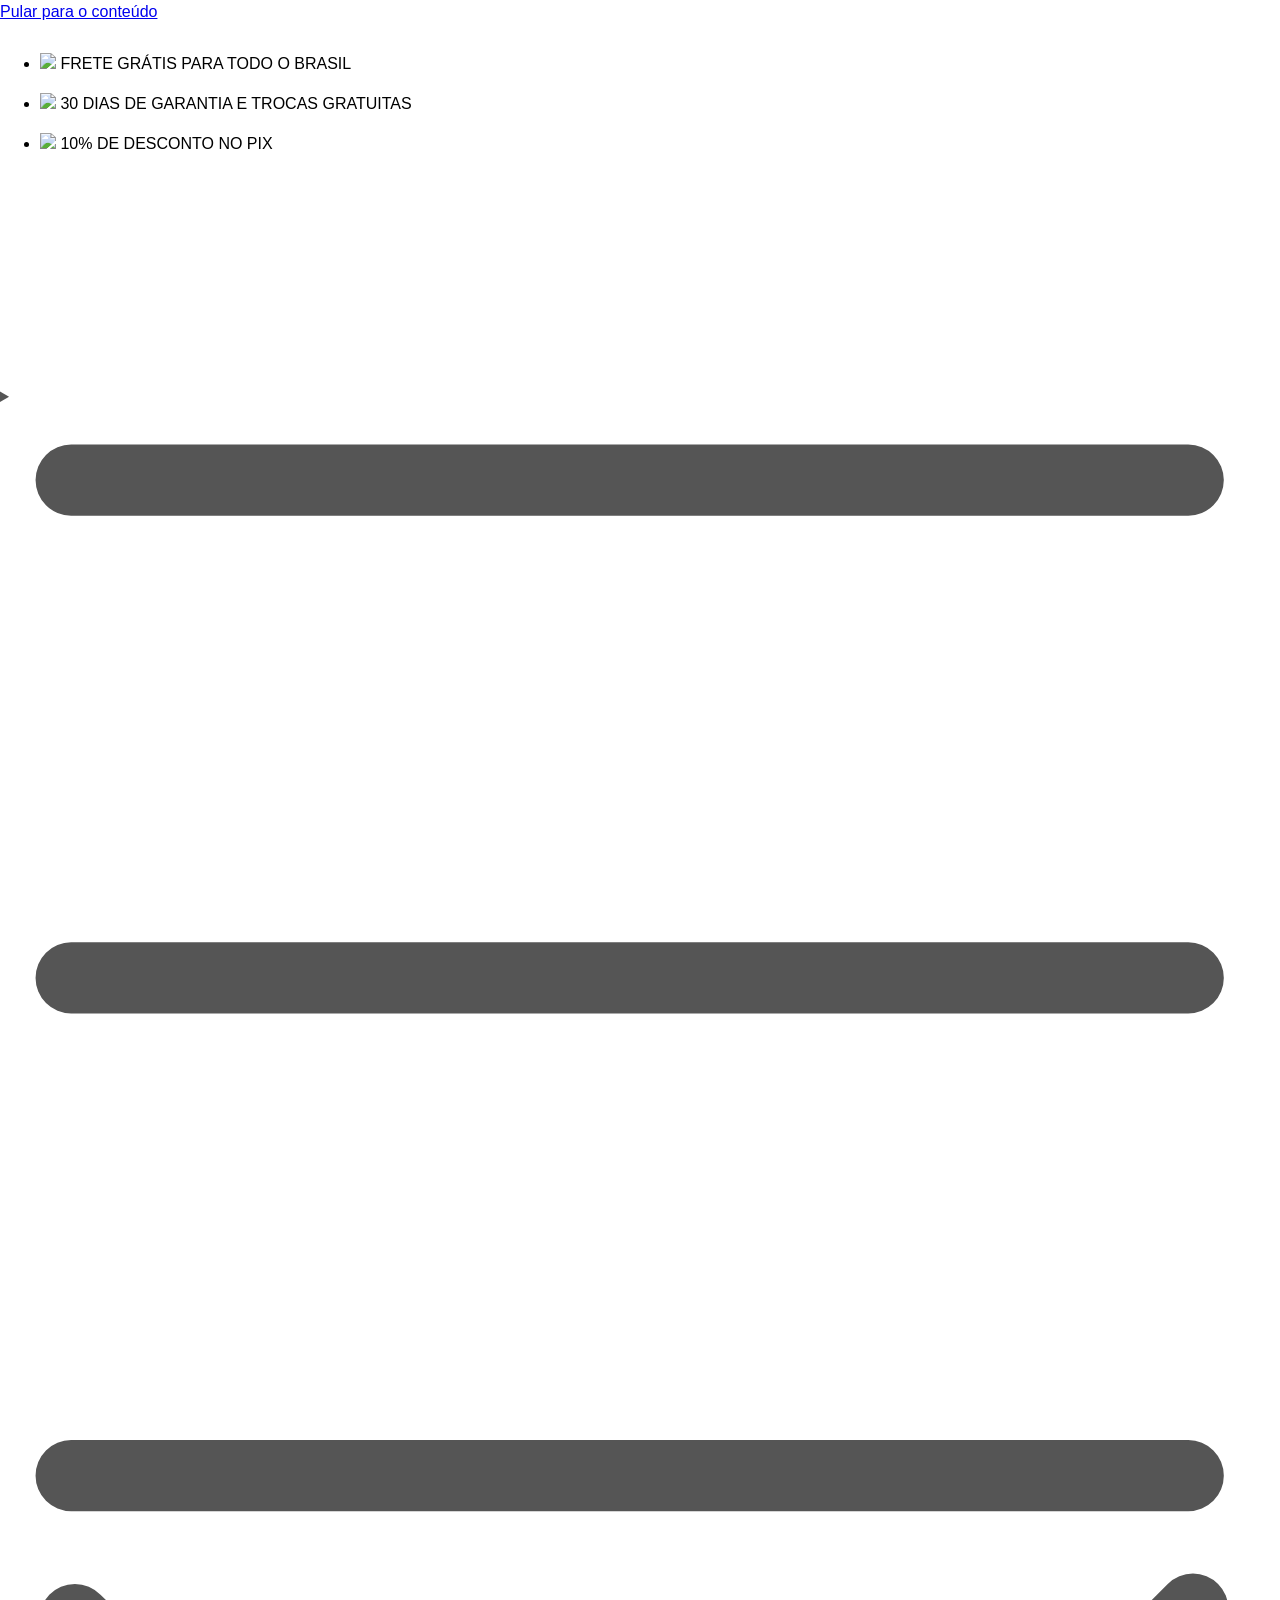
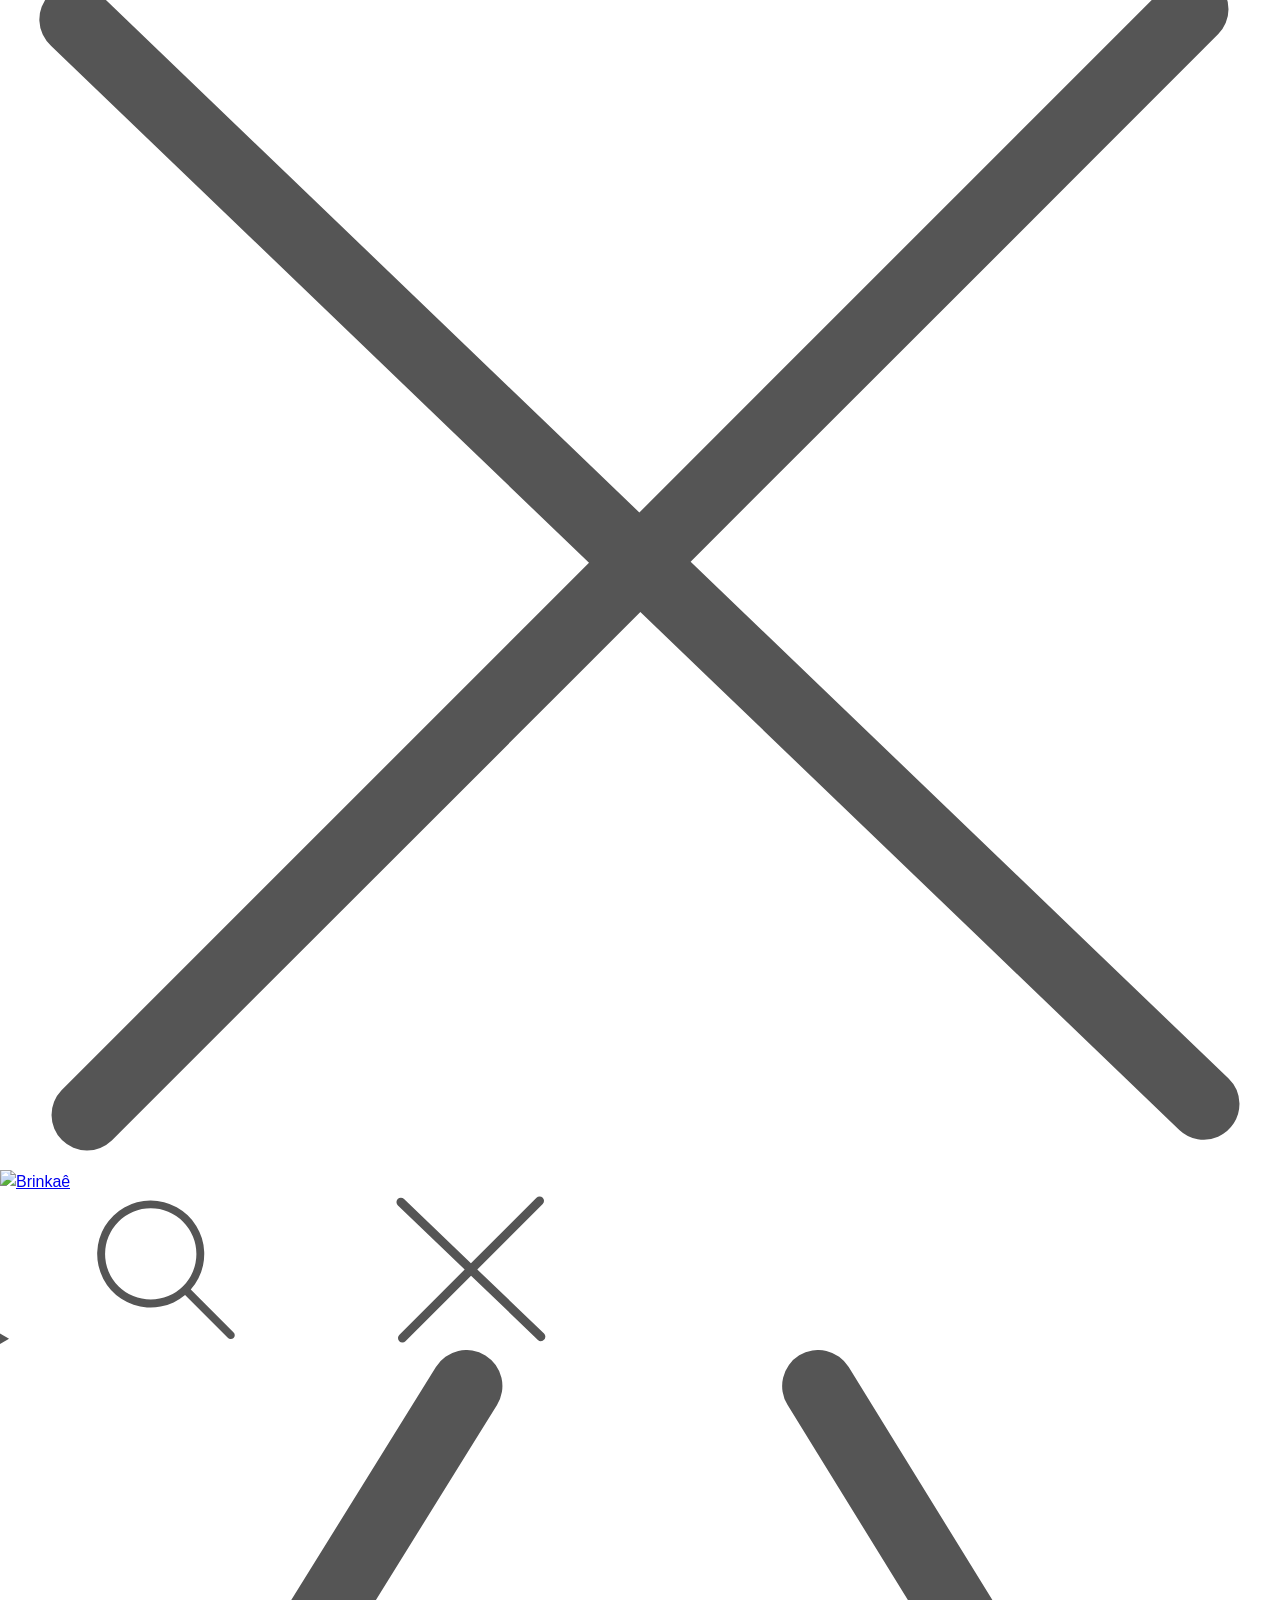
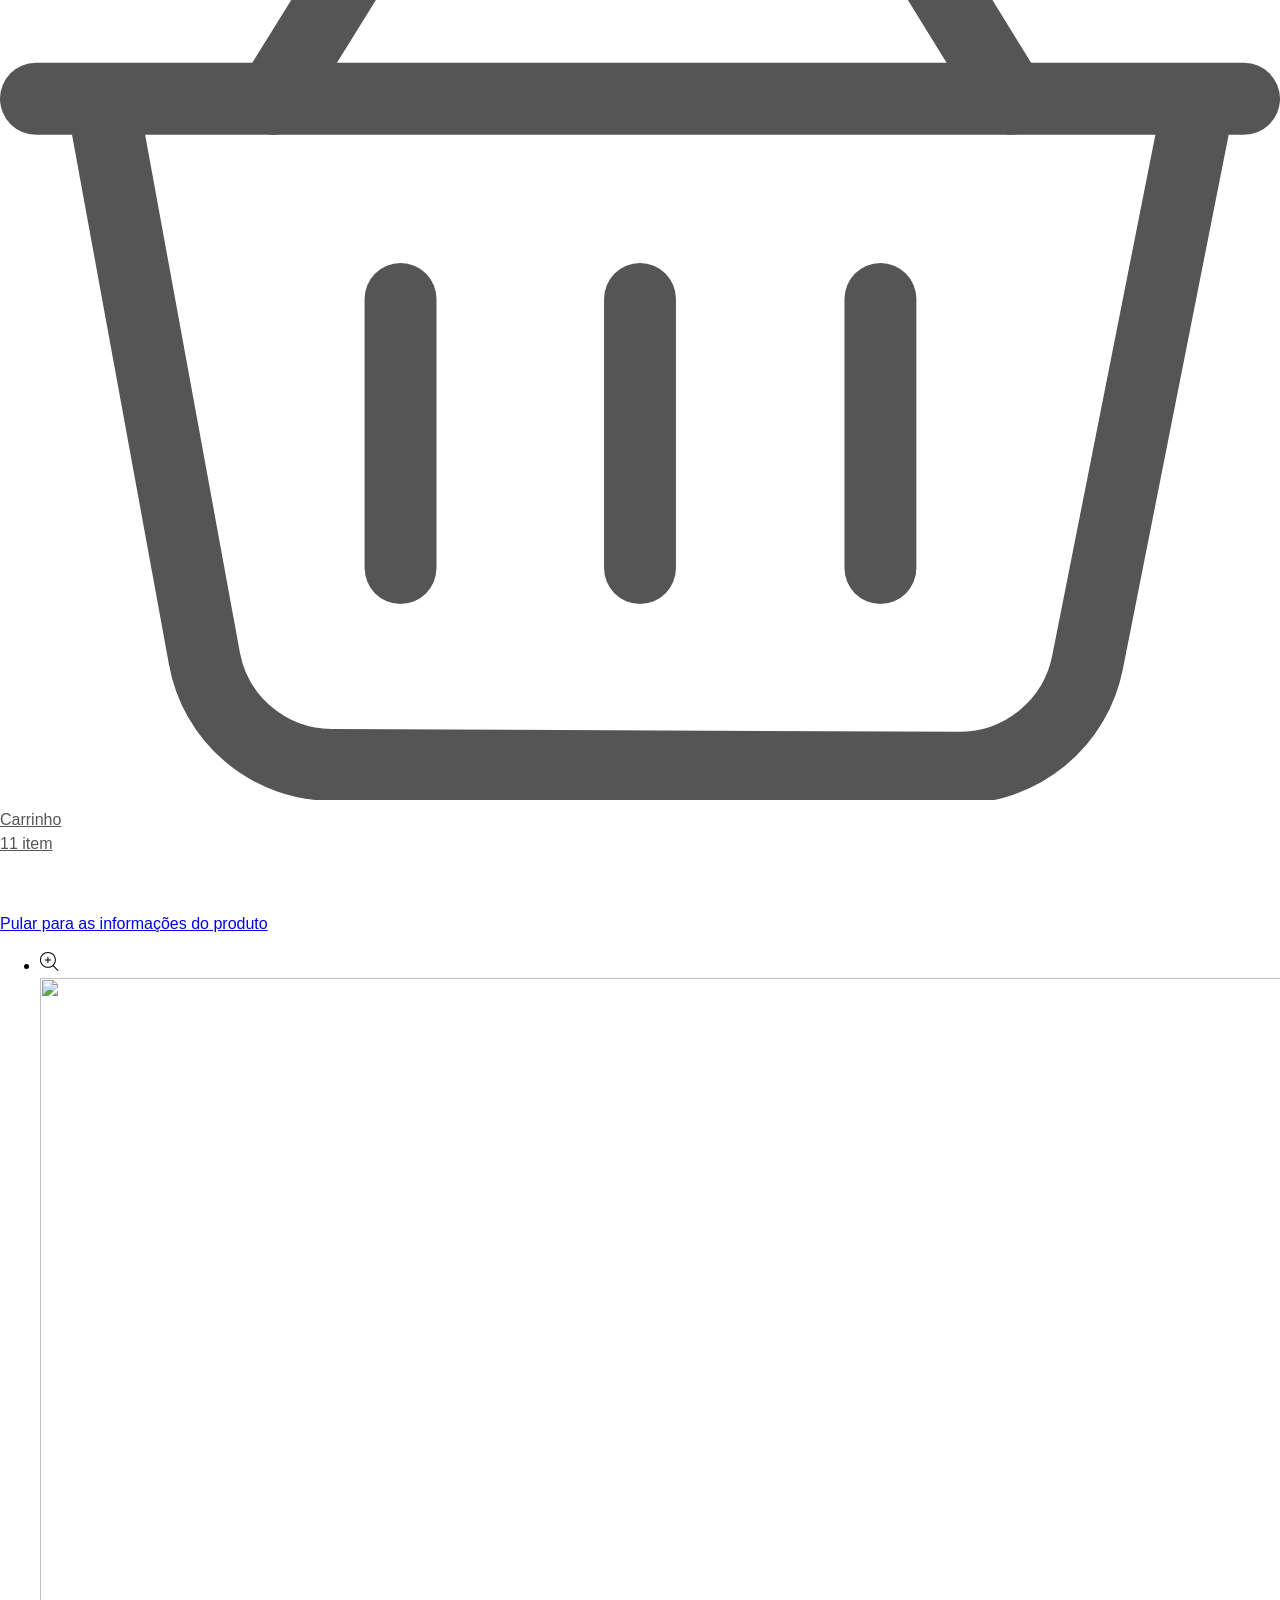
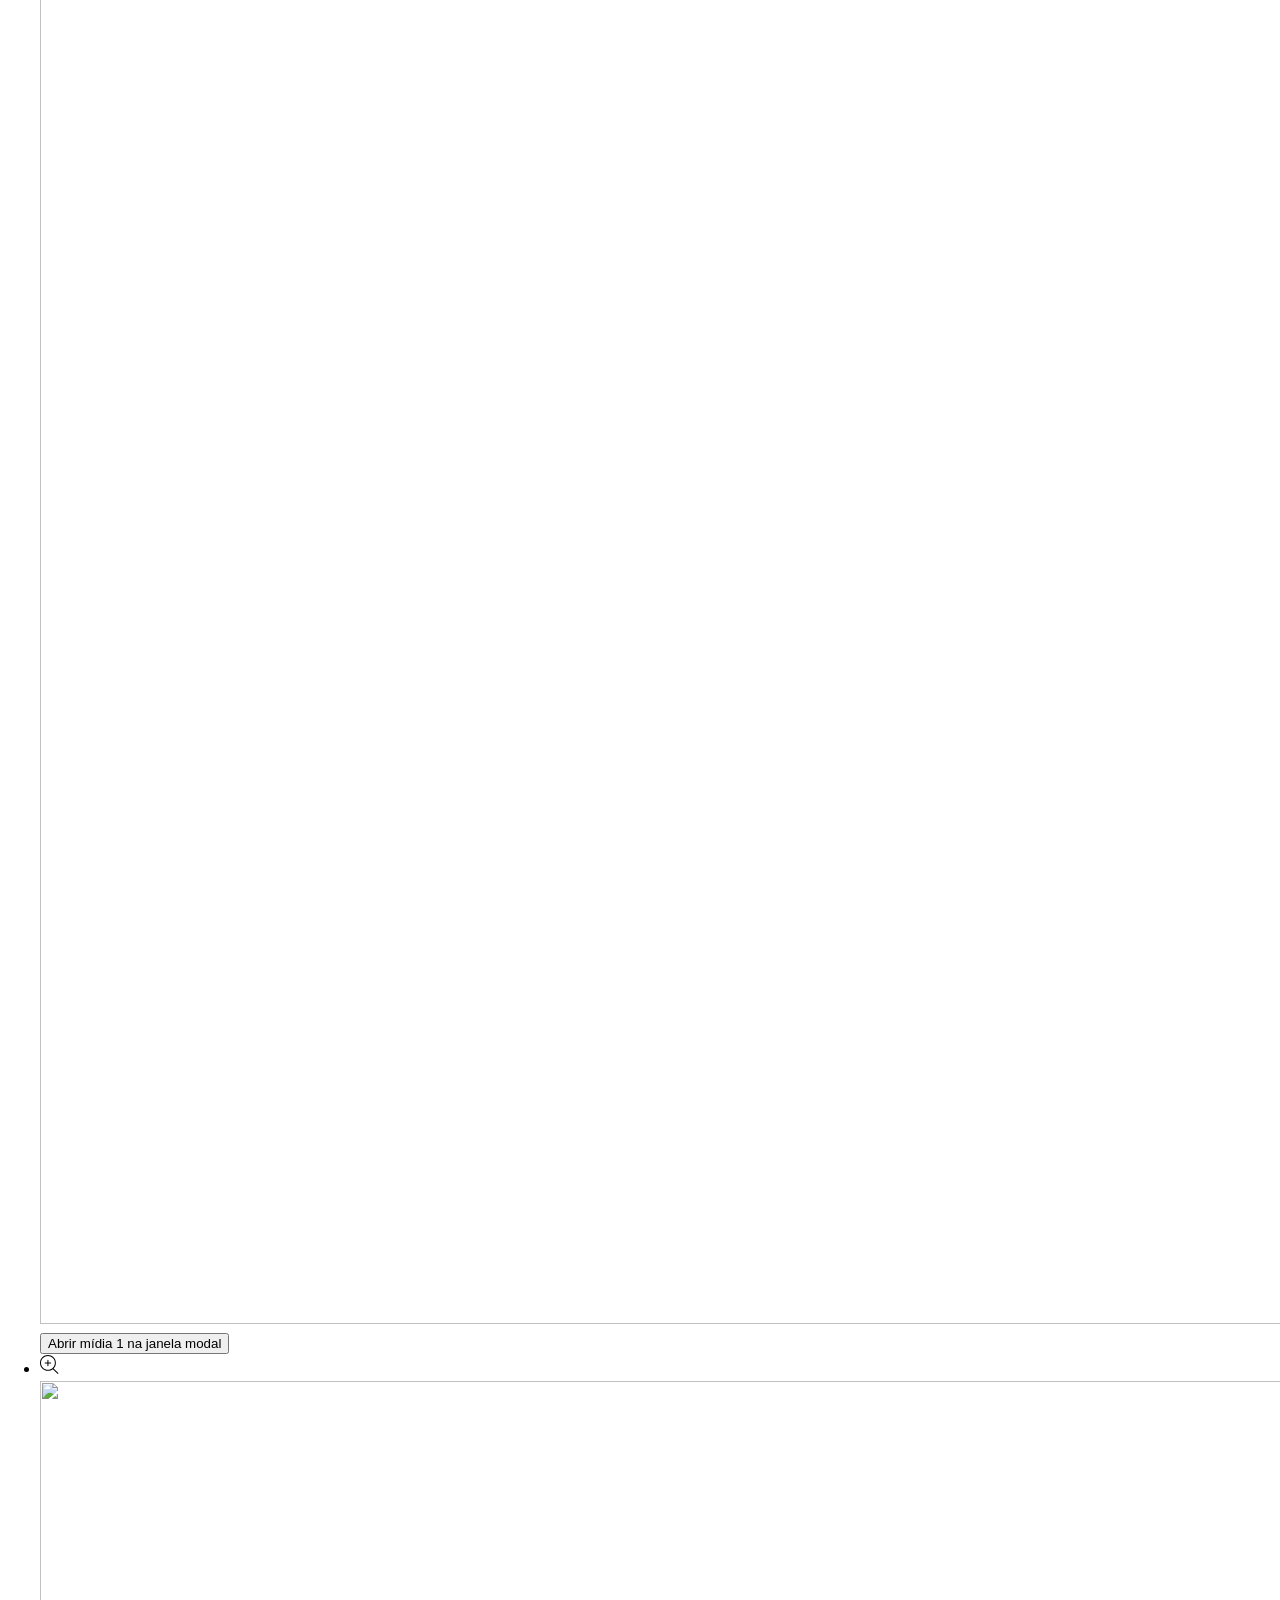
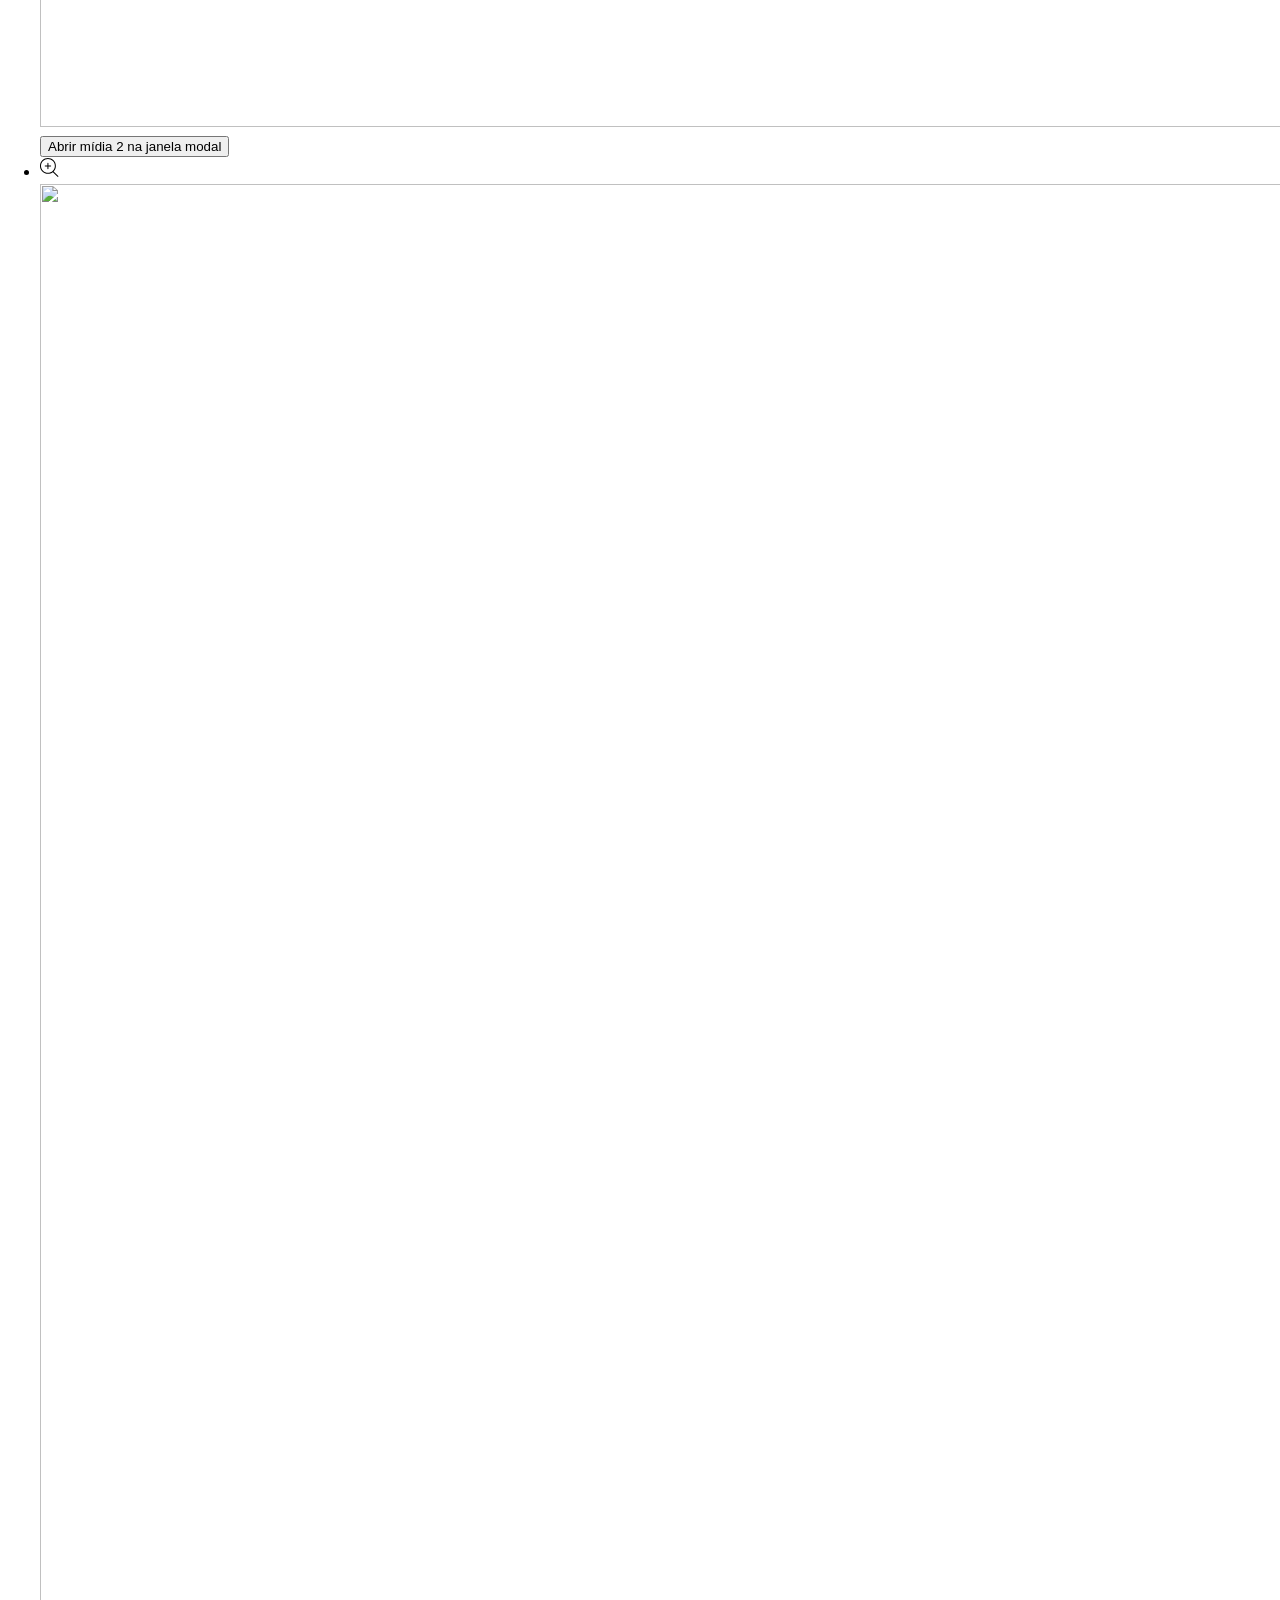
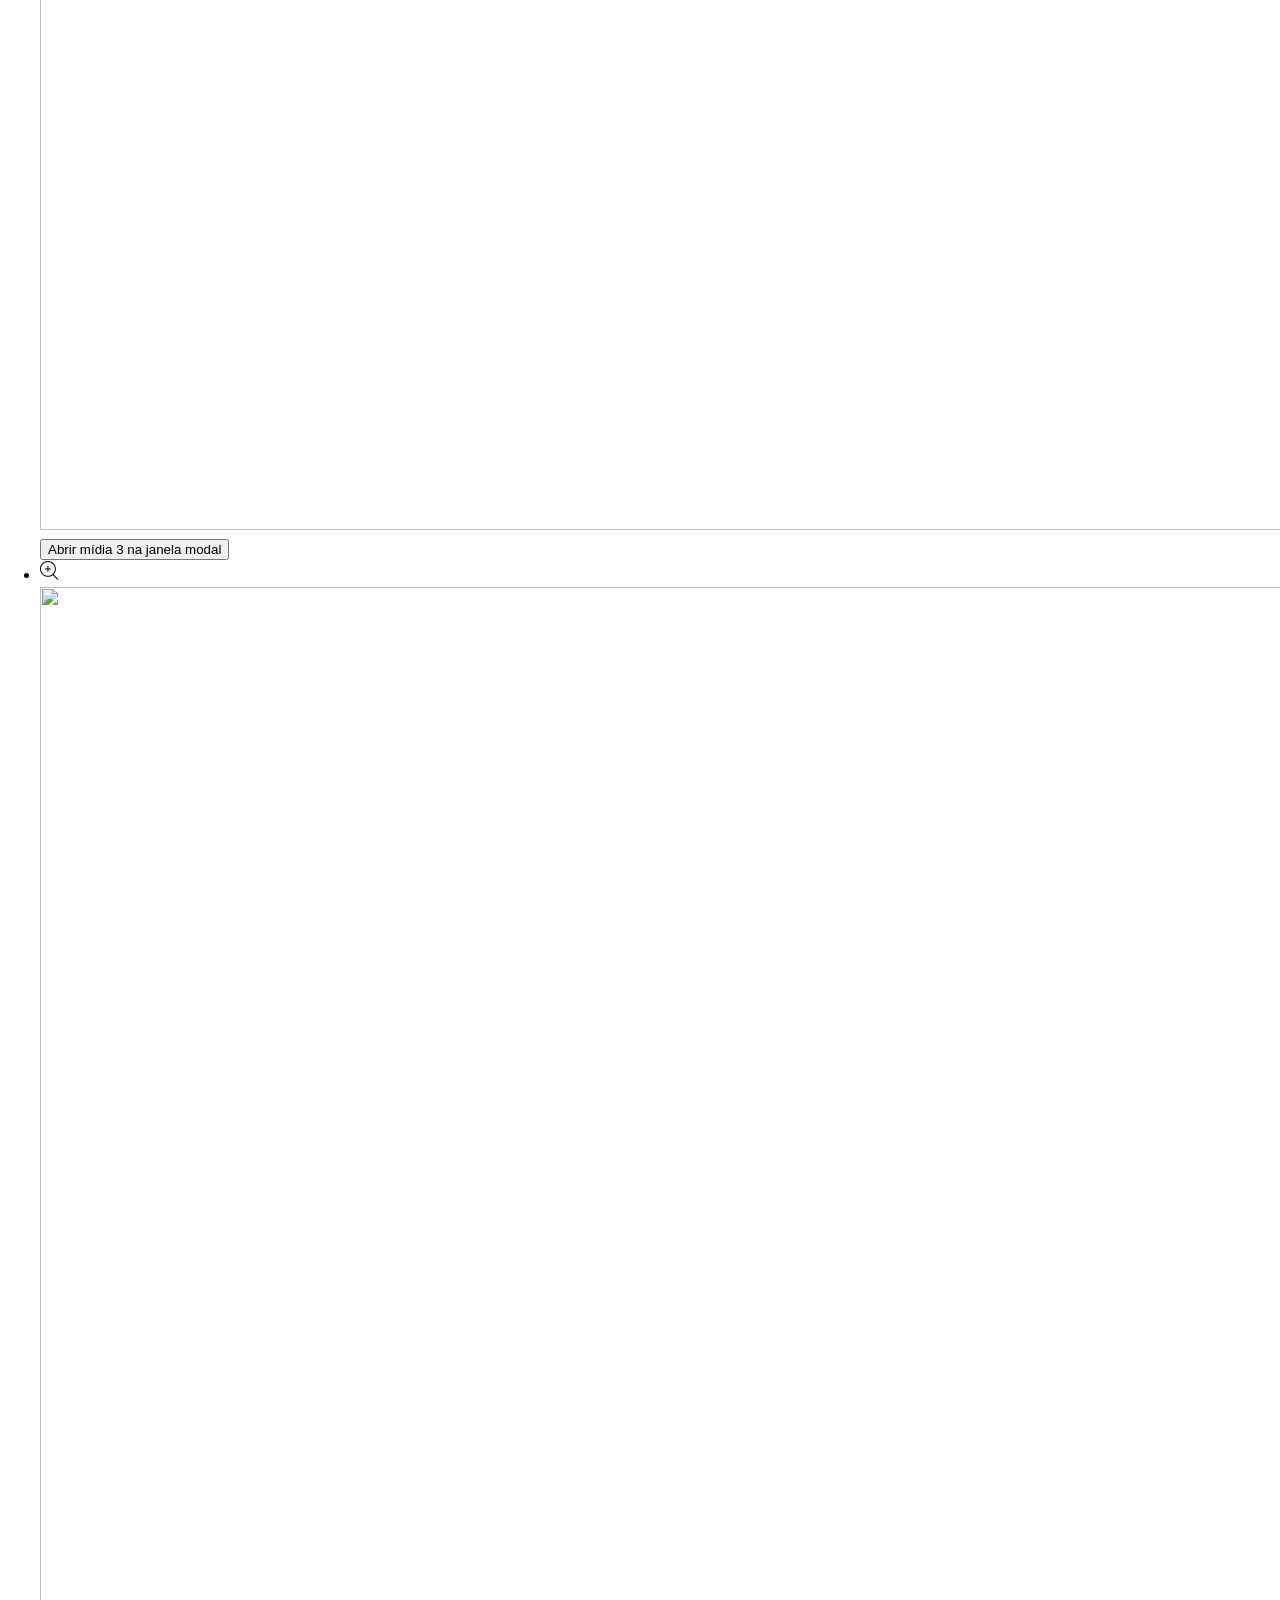
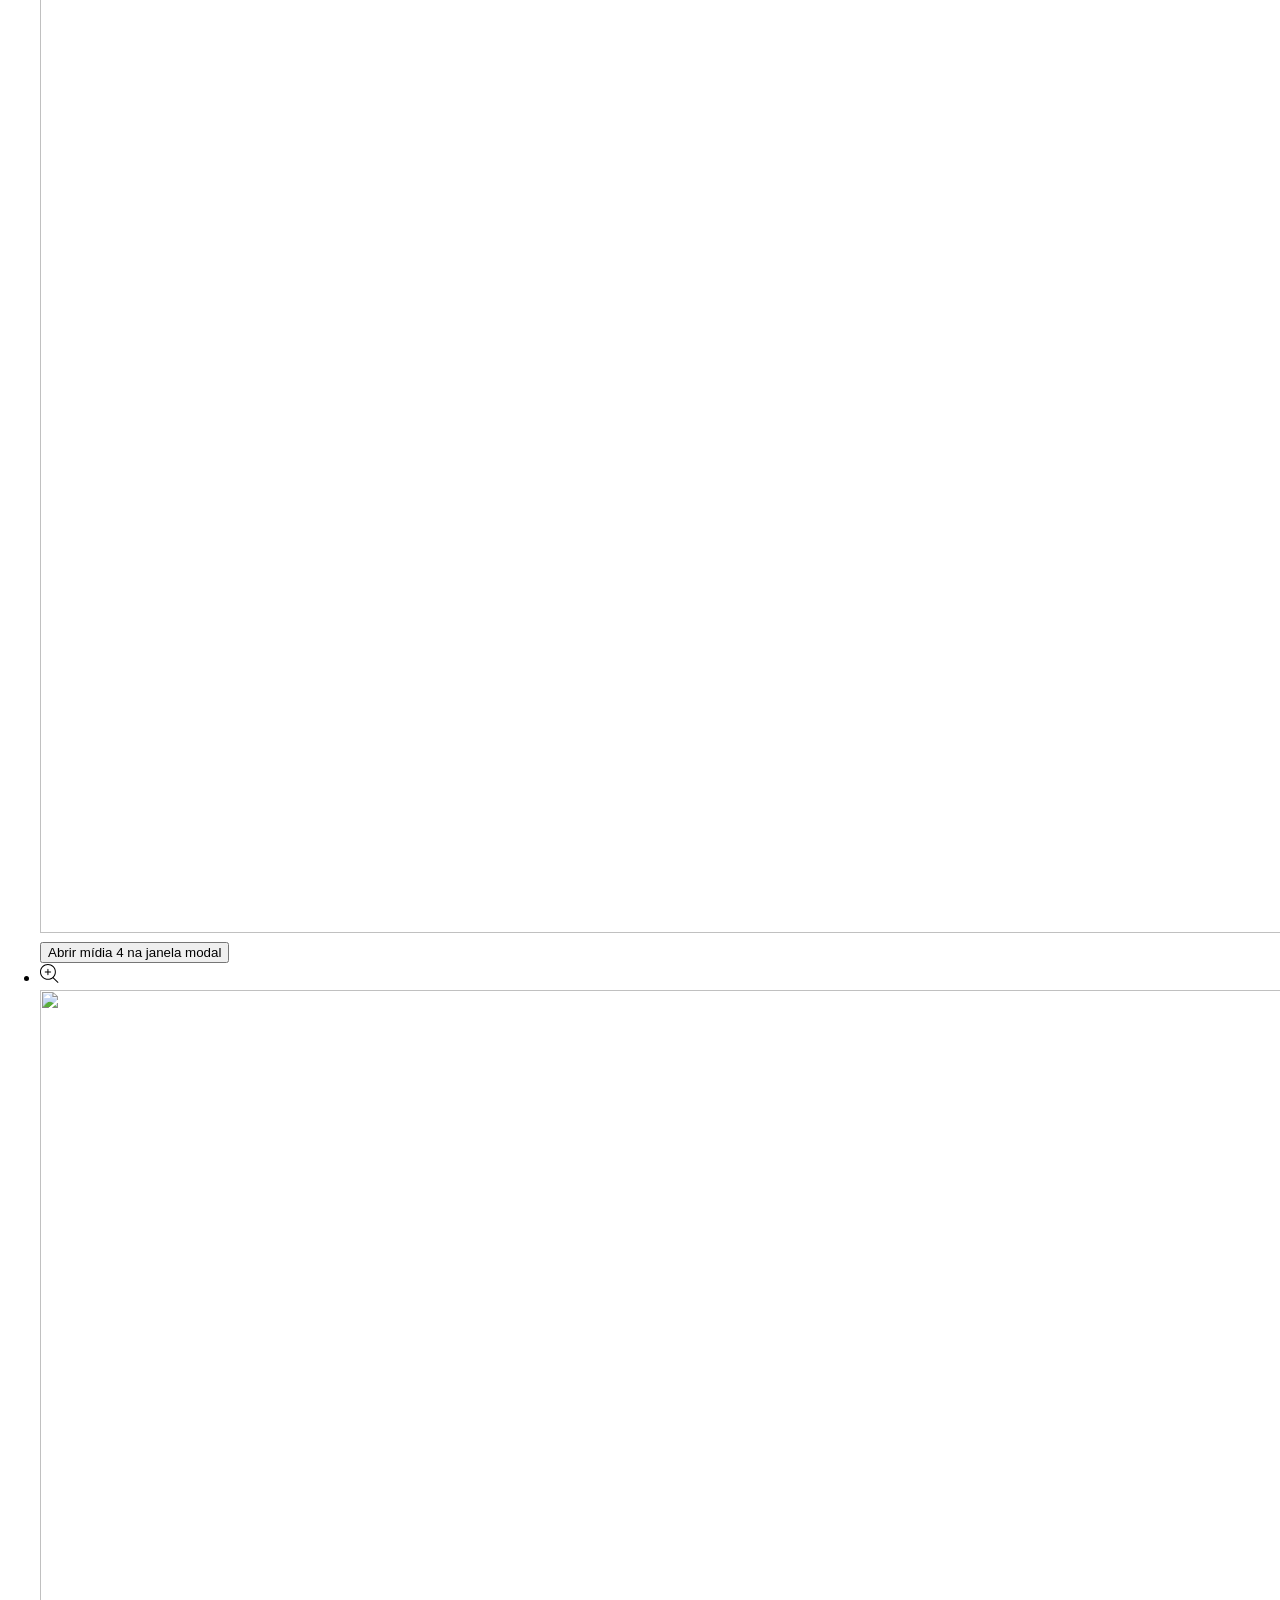
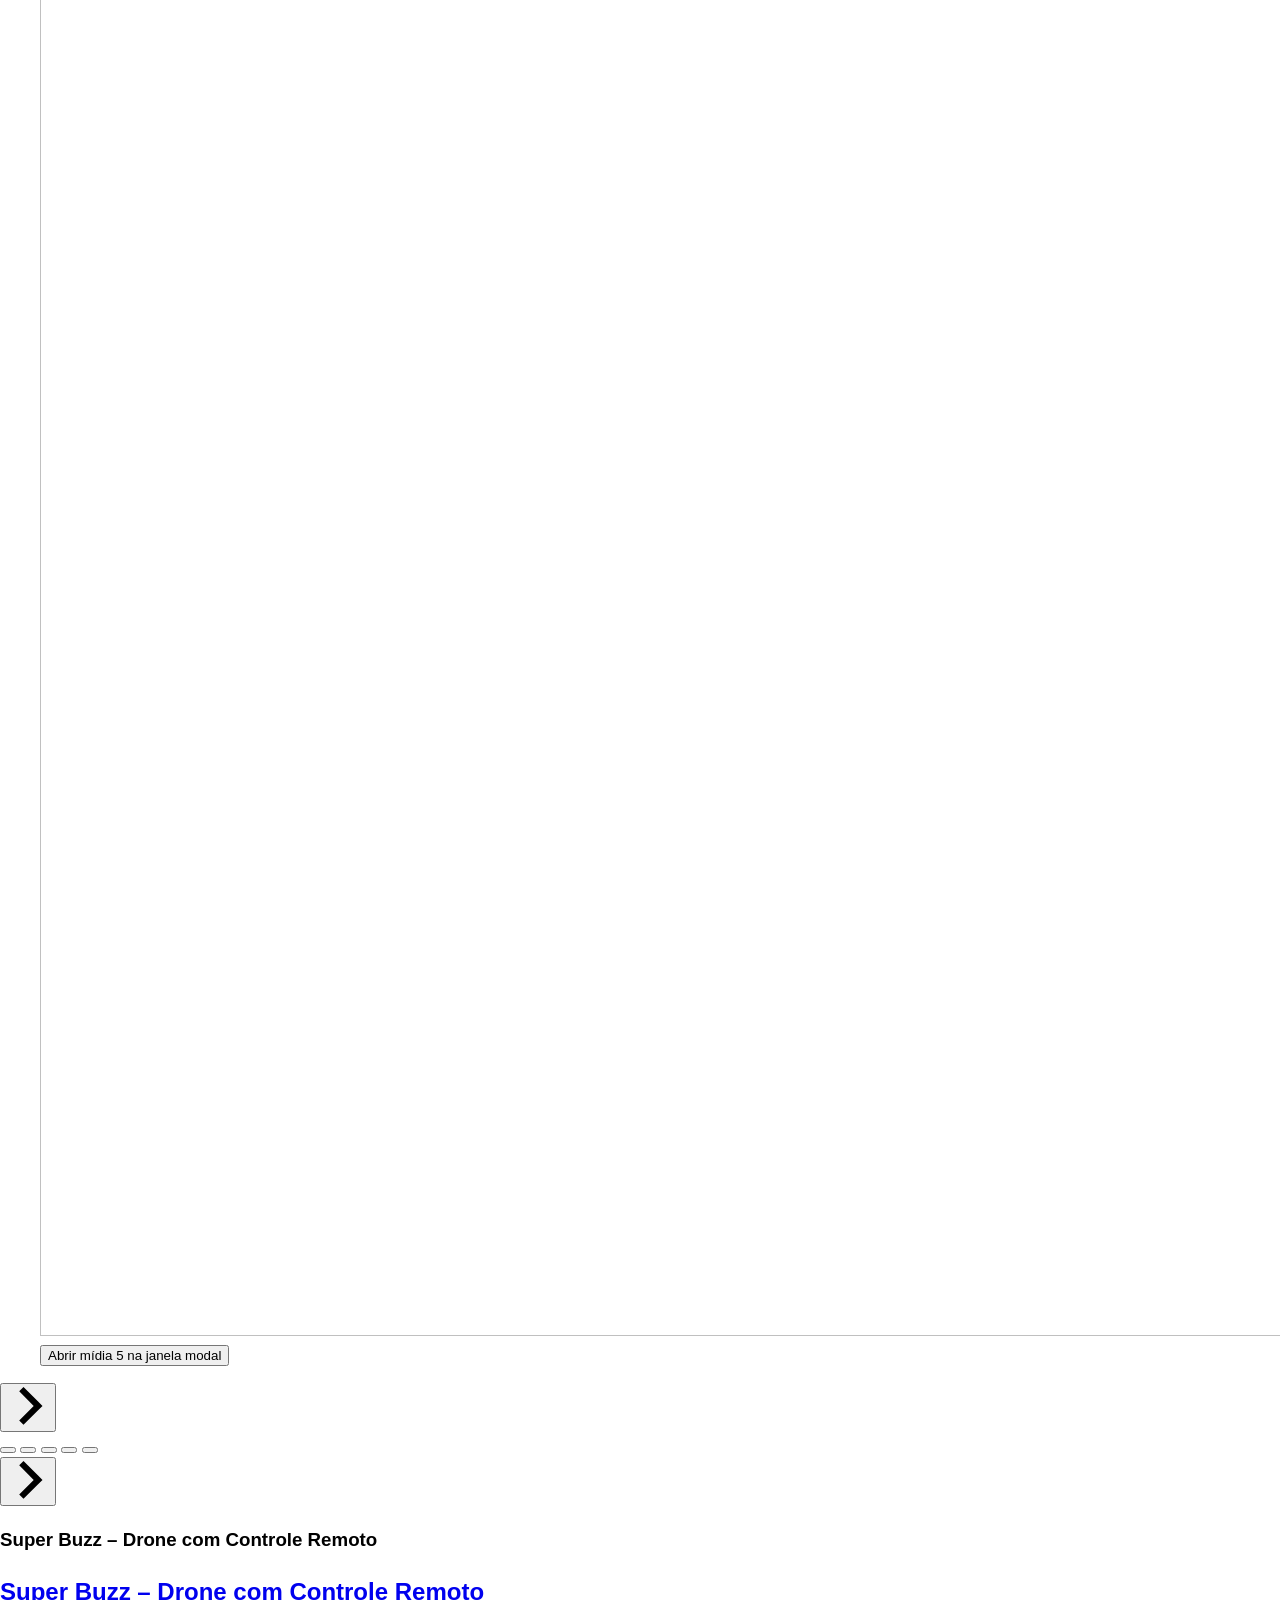
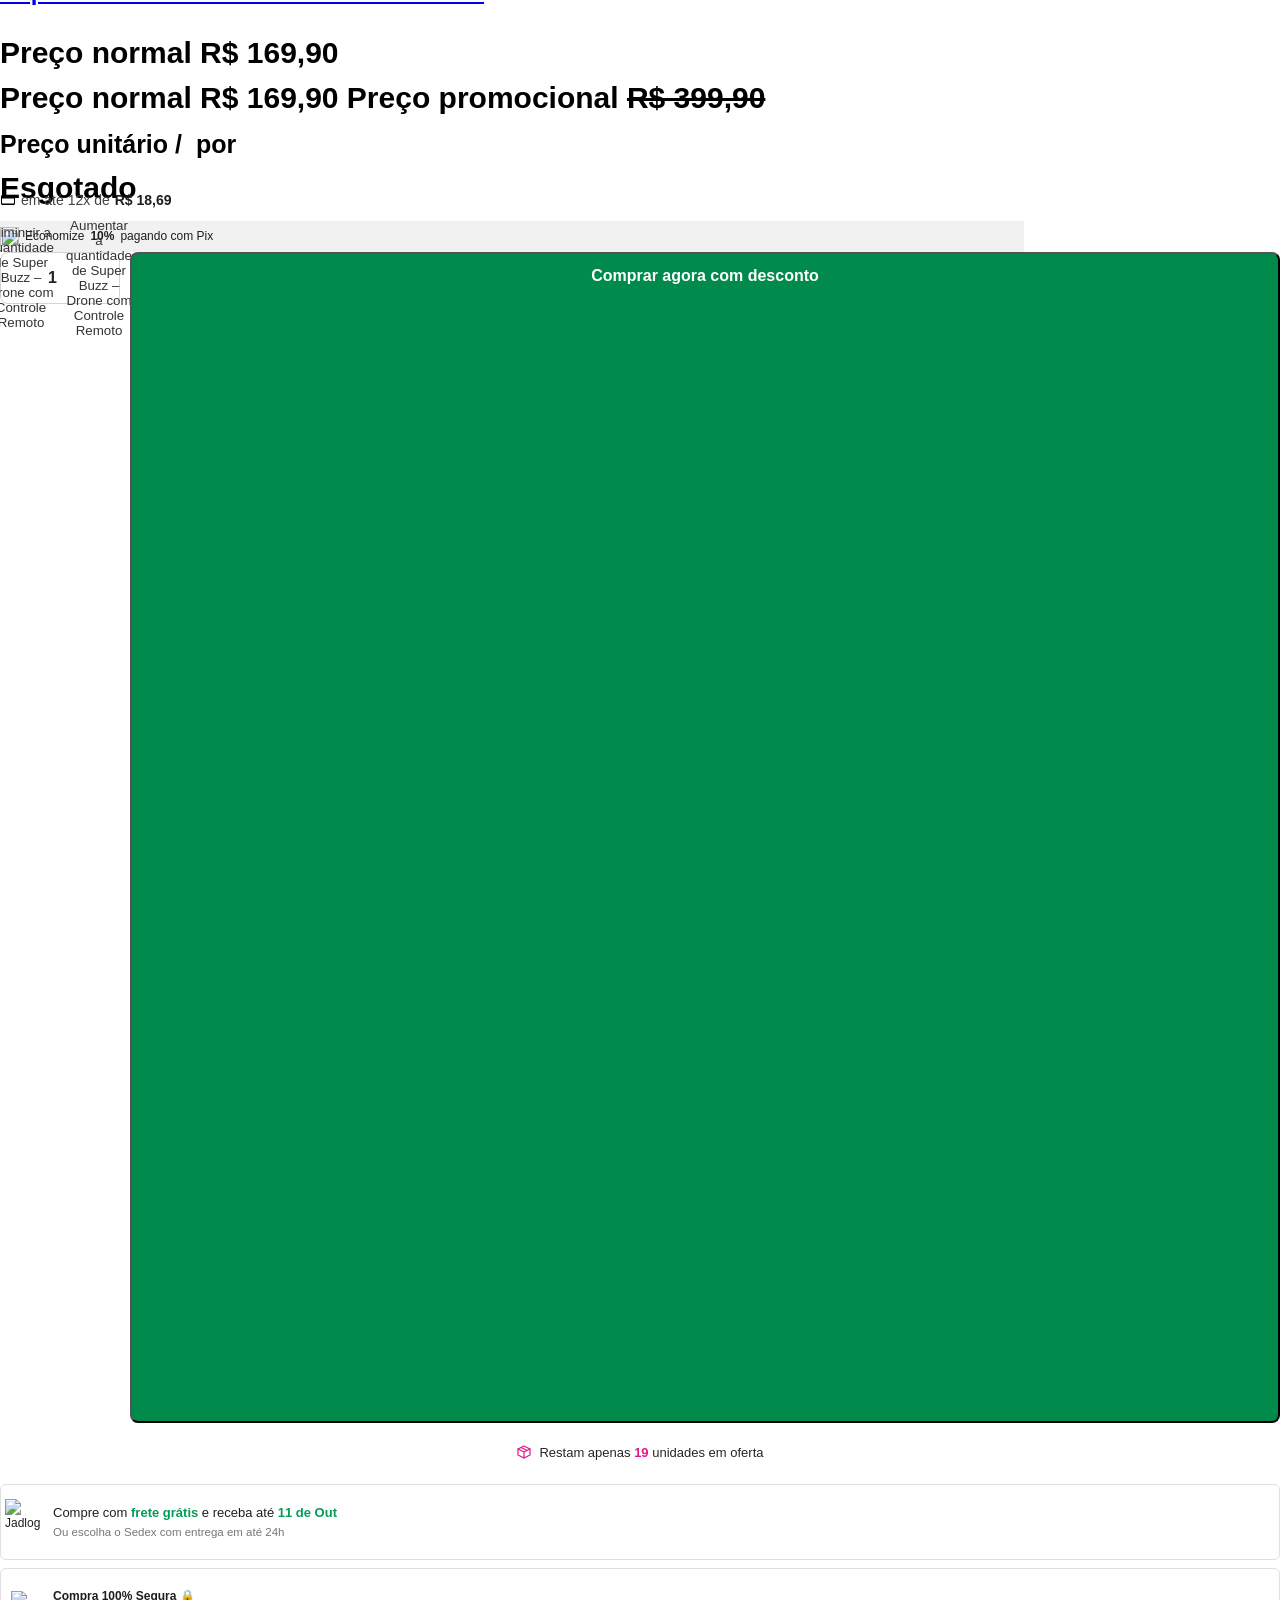
==== commit 9d8ab562: "Install Meta Pixel funnel tracking" ====
--- a/brinkaebrasil.com/products/super-buzz-drone-com-controle-remoto.html
+++ b/brinkaebrasil.com/products/super-buzz-drone-com-controle-remoto.html
@@ -536,7 +536,7 @@
     </script>
       
       <link href="//brinkaebrasil.com/cdn/shop/t/61/assets/brinkae-purchase.css?v=62815793398310878651791164981" rel="stylesheet" type="text/css" media="all" />
-      <script src="../cdn/shop/t/61/assets/brinkae-purchase.js?v=202610081445" defer></script>
+      <script src="../cdn/shop/t/61/assets/brinkae-purchase.js?v=20261008-meta-pixel" defer></script>
     
   <!-- BEGIN app block: shopify://apps/avada-seo-suite/blocks/avada-seo/15507c6e-1aa3-45d3-b698-7e175e033440 --><script>
   window.AVADA_SEO_ENABLED = true;
@@ -3233,3 +3233,29 @@
 src="https://www.facebook.com/tr?id=930436870100238&ev=PageView&noscript=1"
 /></noscript>
 <!-- End Meta Pixel Code -->
+
+<!-- Meta Pixel Code -->
+<script>
+!function(f,b,e,v,n,t,s)
+{if(f.fbq)return;n=f.fbq=function(){n.callMethod?
+n.callMethod.apply(n,arguments):n.queue.push(arguments)};
+if(!f._fbq)f._fbq=n;n.push=n;n.loaded=!0;n.version='2.0';
+n.queue=[];t=b.createElement(e);t.async=!0;
+t.src=v;s=b.getElementsByTagName(e)[0];
+s.parentNode.insertBefore(t,s)}(window, document,'script',
+'https://connect.facebook.net/en_US/fbevents.js');
+fbq('init', '1650092006738557');
+fbq('trackSingle', '1650092006738557', 'PageView');
+fbq('trackSingle', '1650092006738557', 'ViewContent', {
+  content_ids: ['50073265668338'],
+  content_name: 'Super Buzz – Drone com Controle Remoto',
+  content_type: 'product',
+  contents: [{ id: '50073265668338', quantity: 1 }],
+  currency: 'BRL',
+  value: 169.90
+});
+</script>
+<noscript><img height="1" width="1" style="display:none"
+src="https://www.facebook.com/tr?id=1650092006738557&ev=PageView&noscript=1"
+/></noscript>
+<!-- End Meta Pixel Code -->
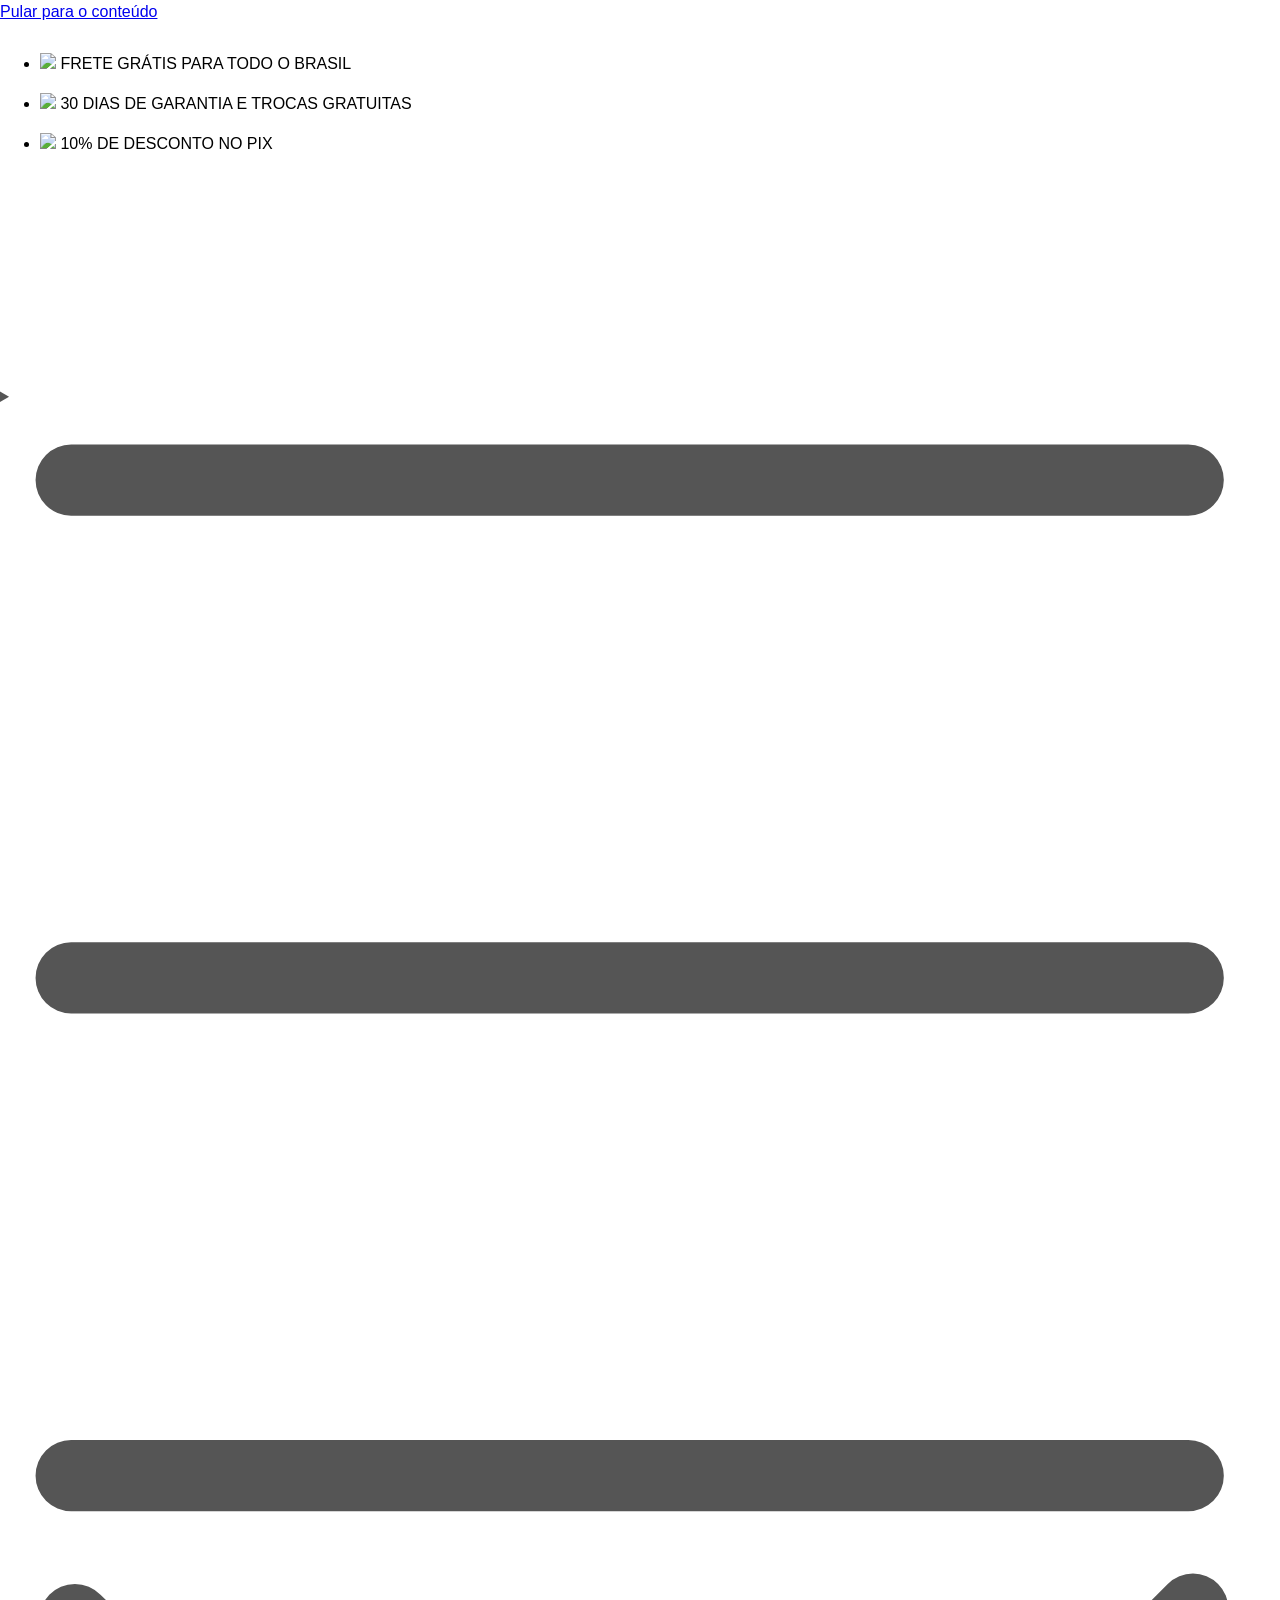
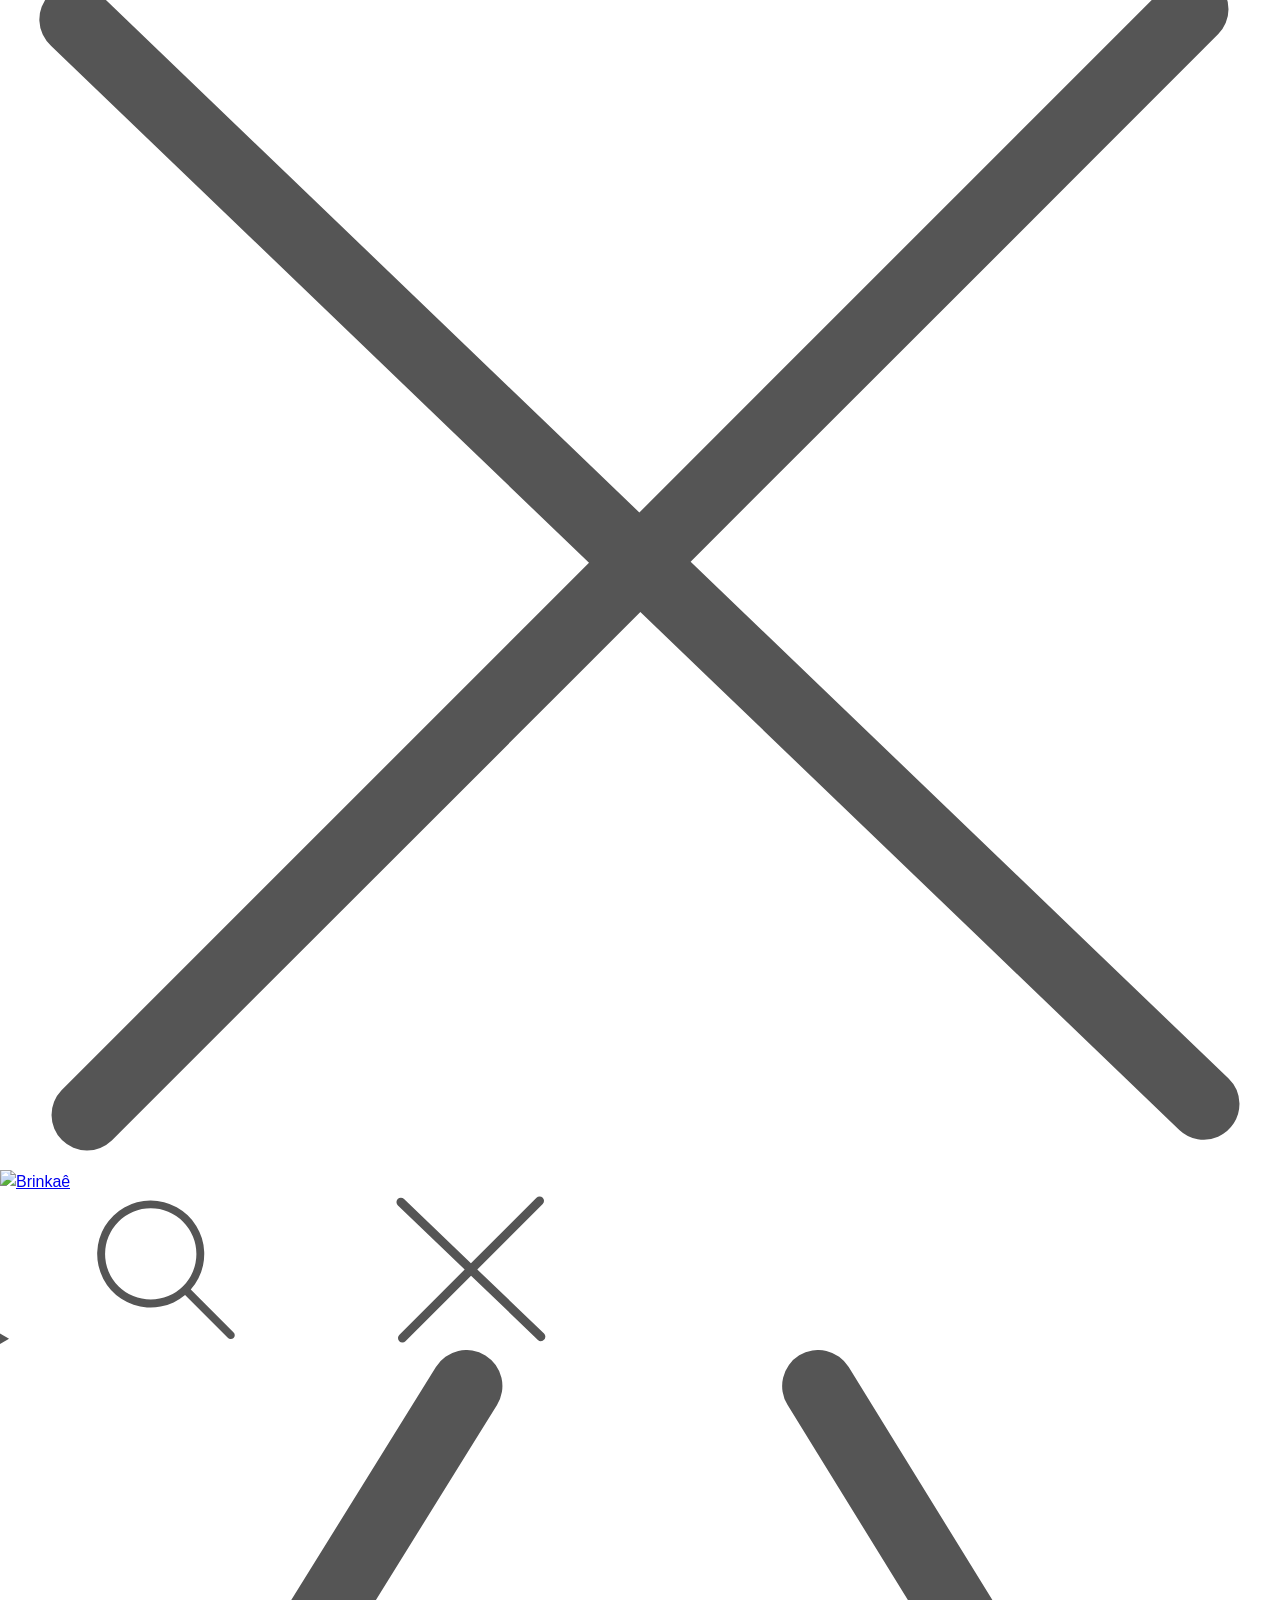
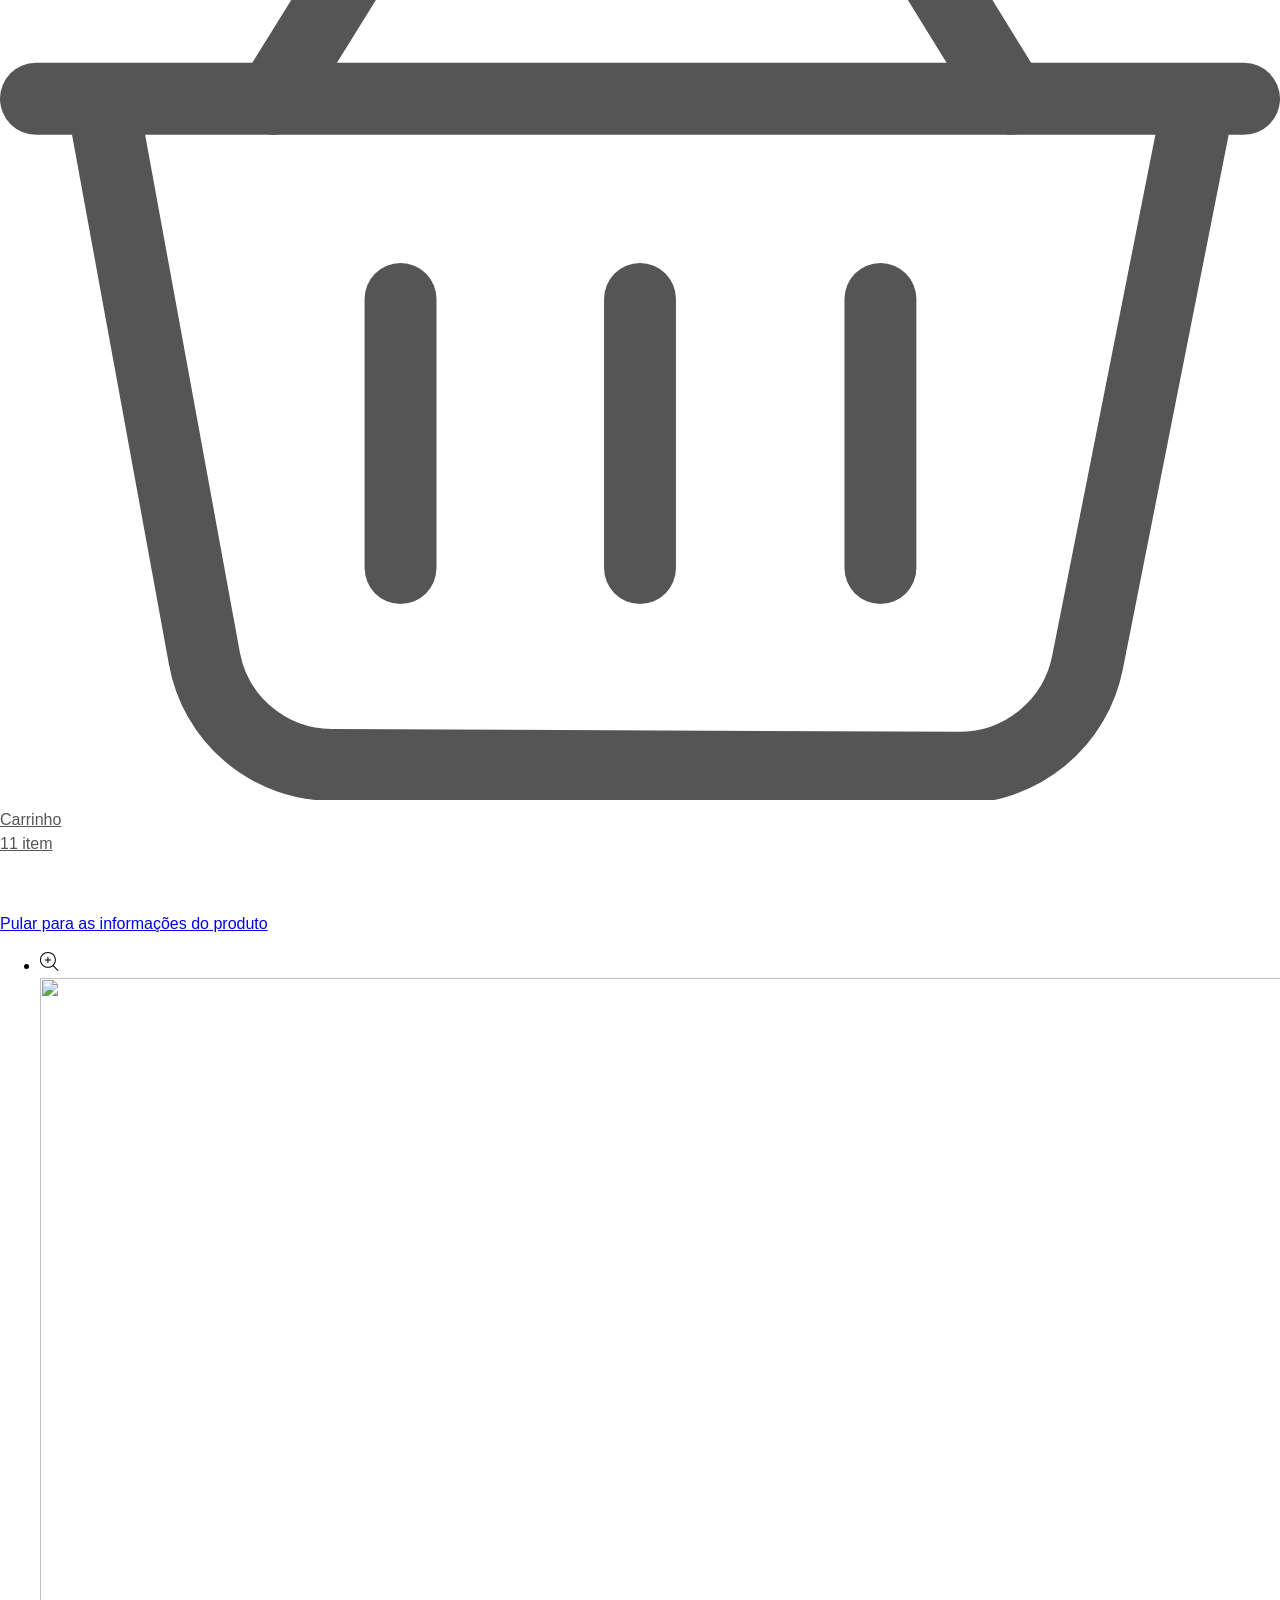
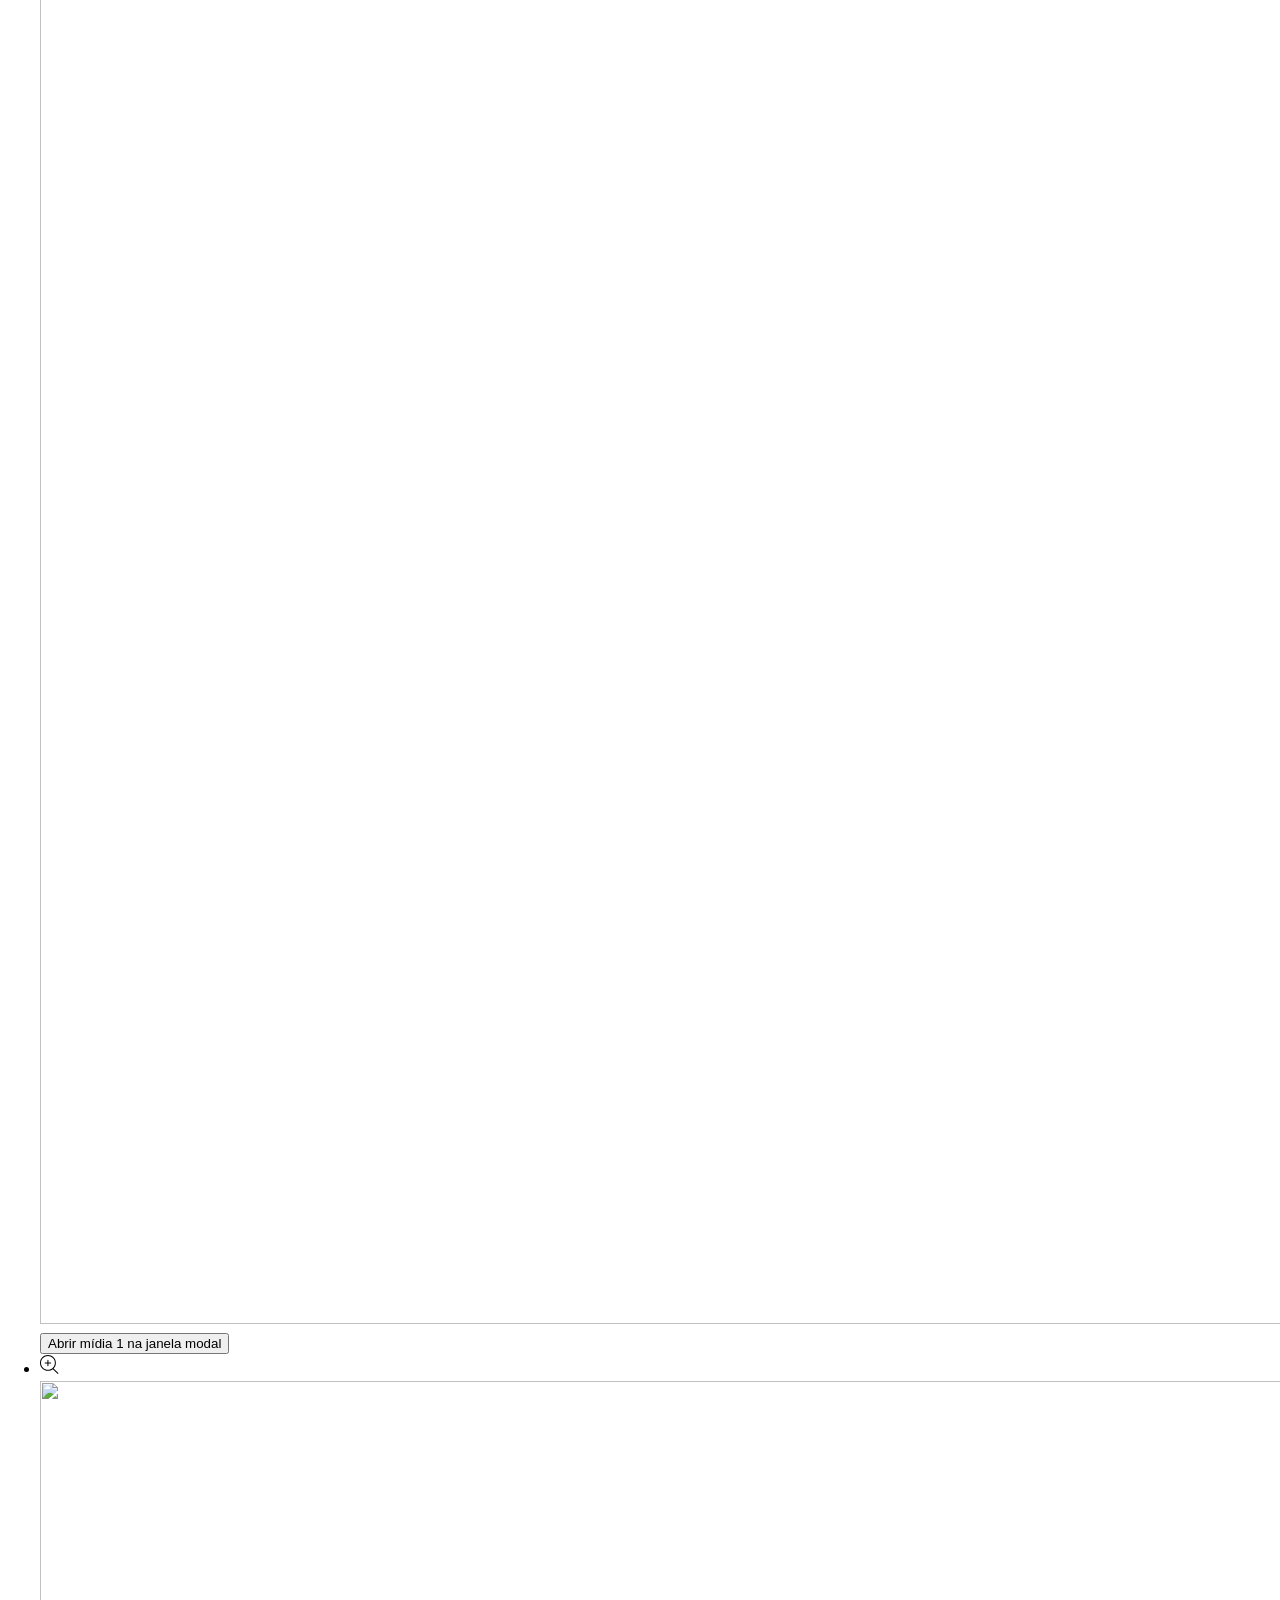
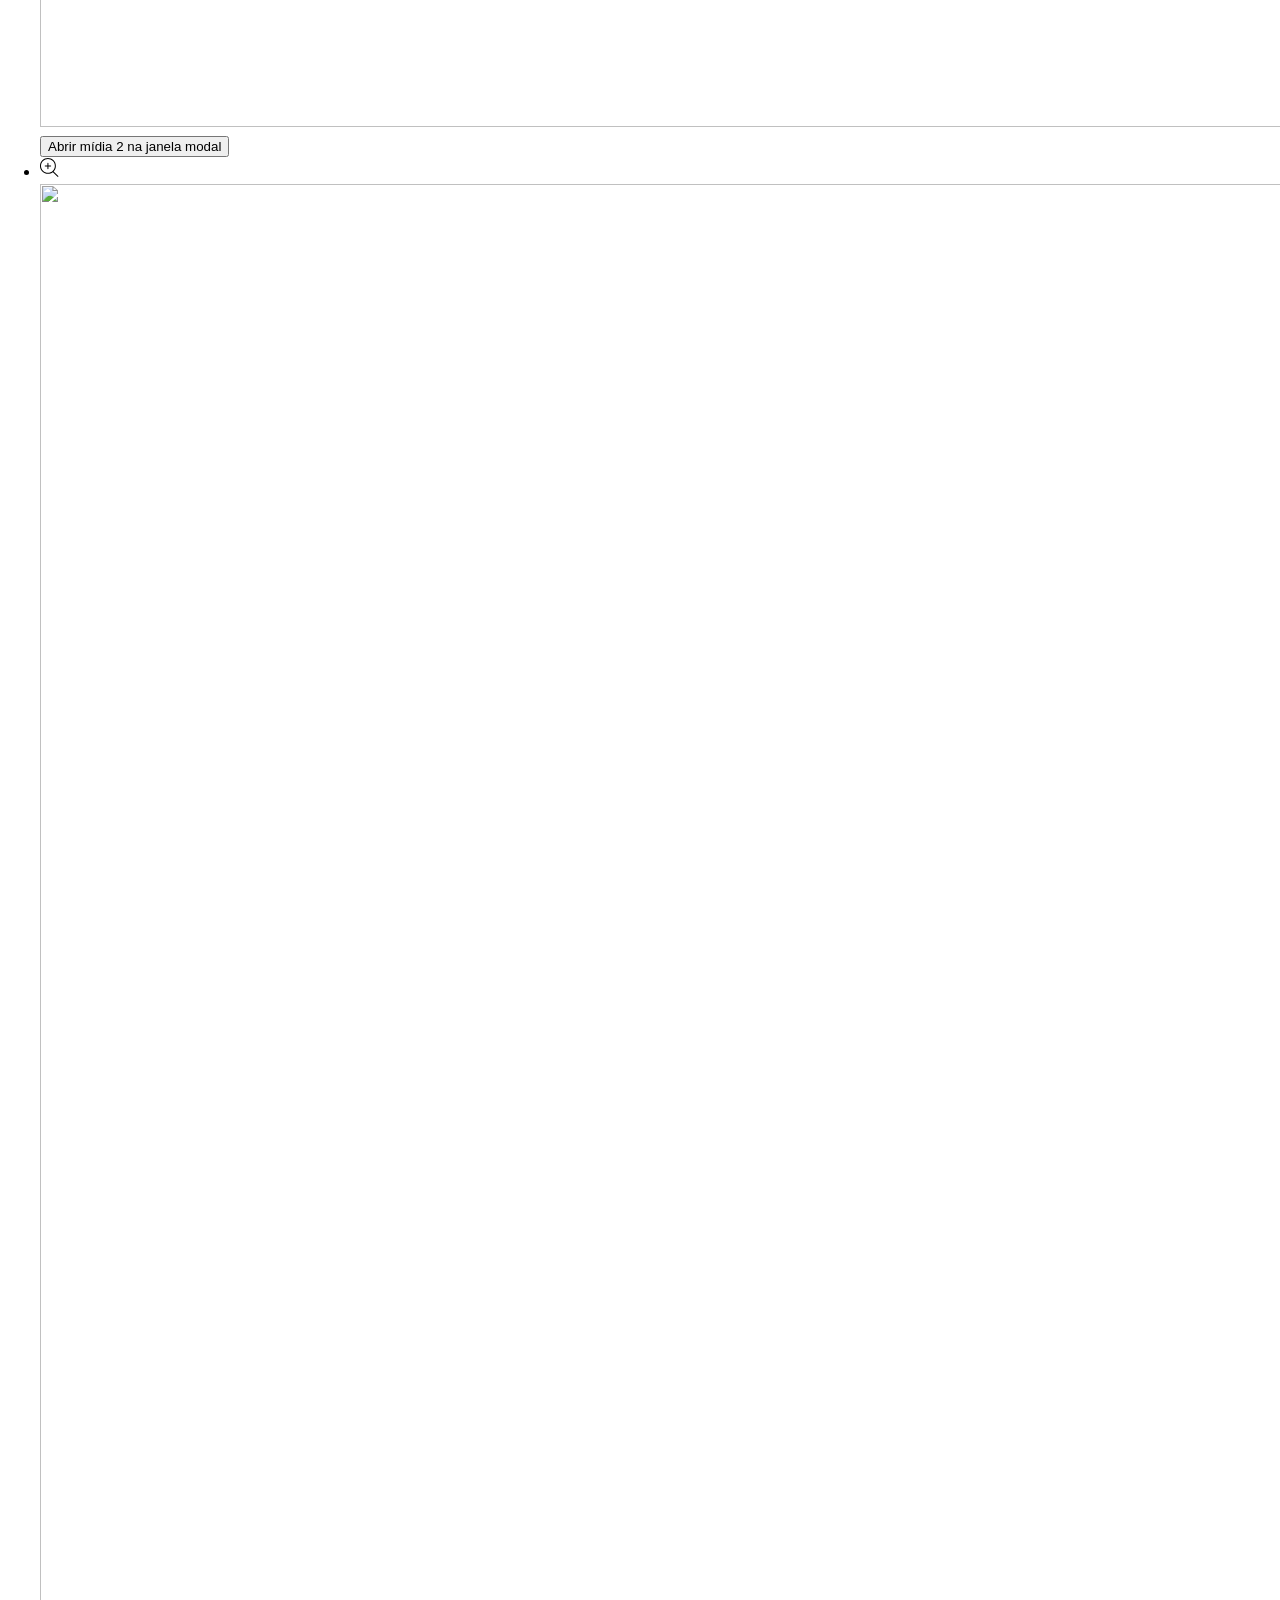
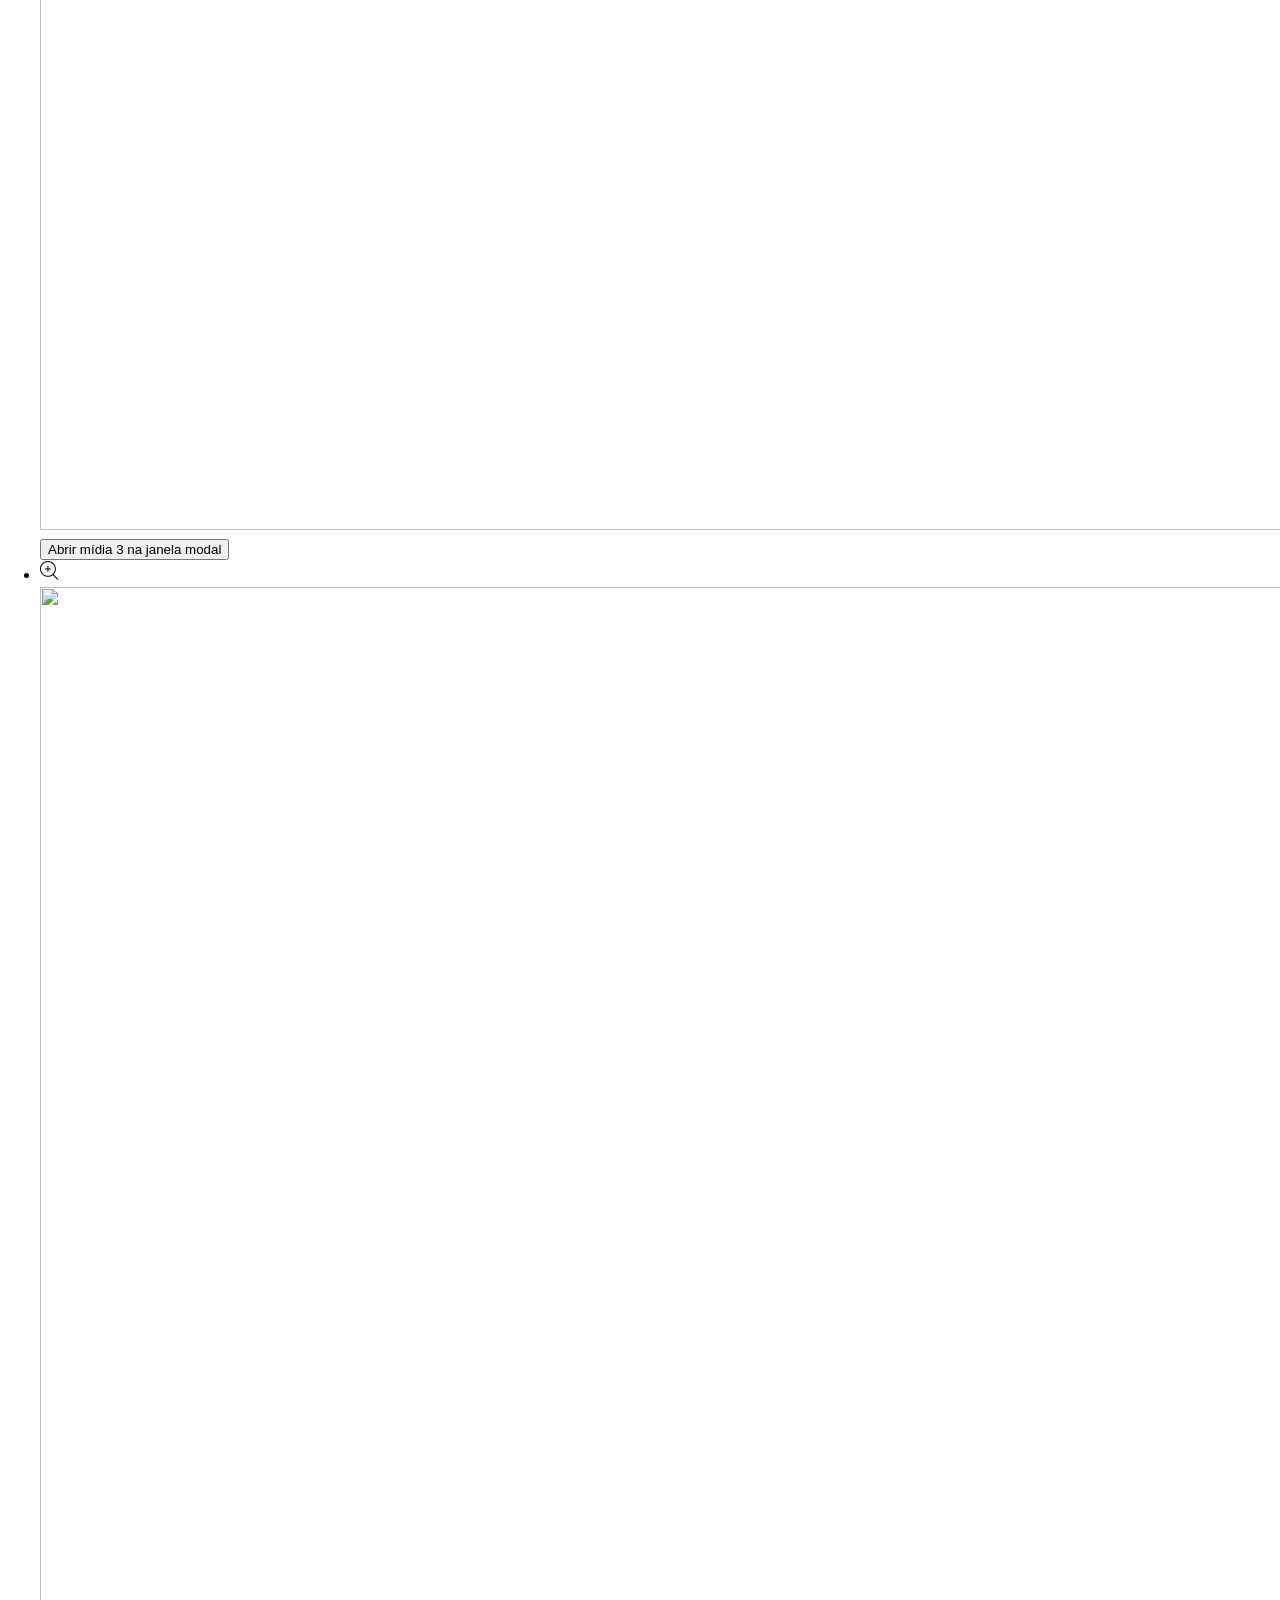
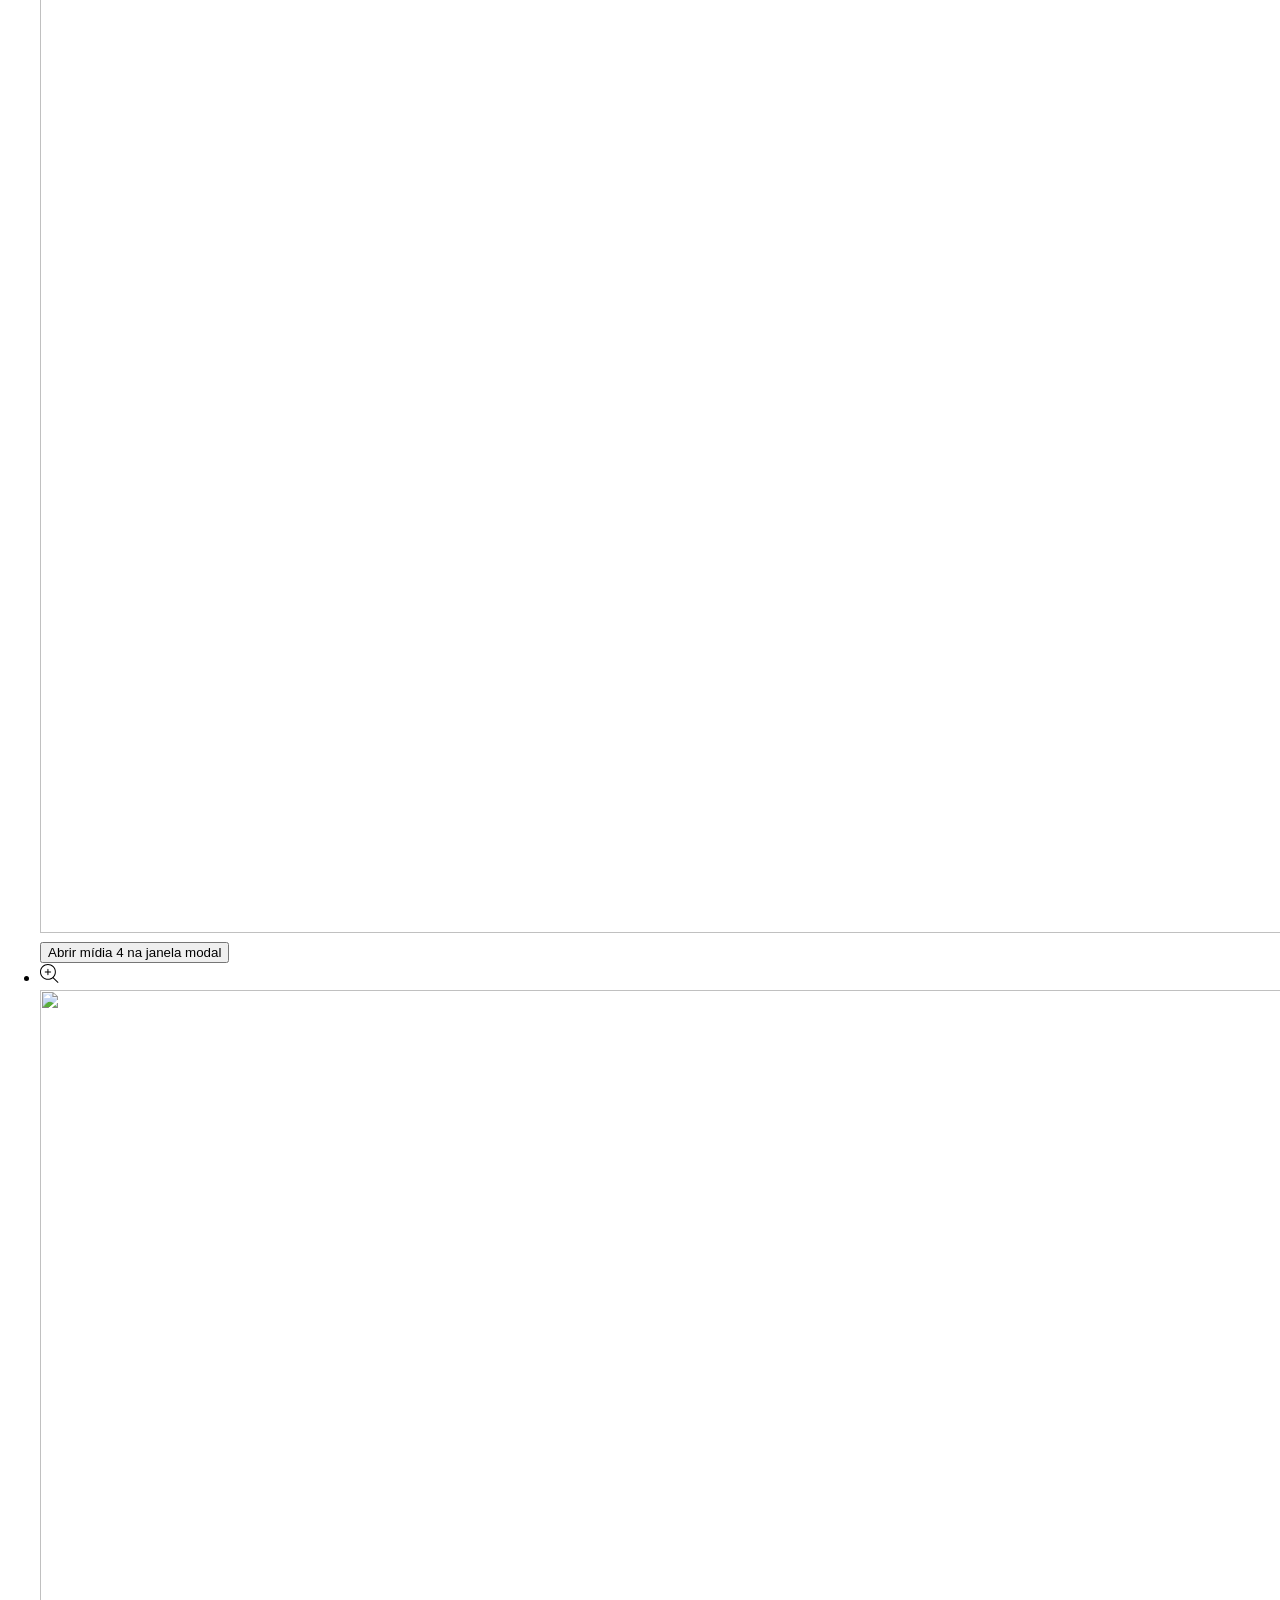
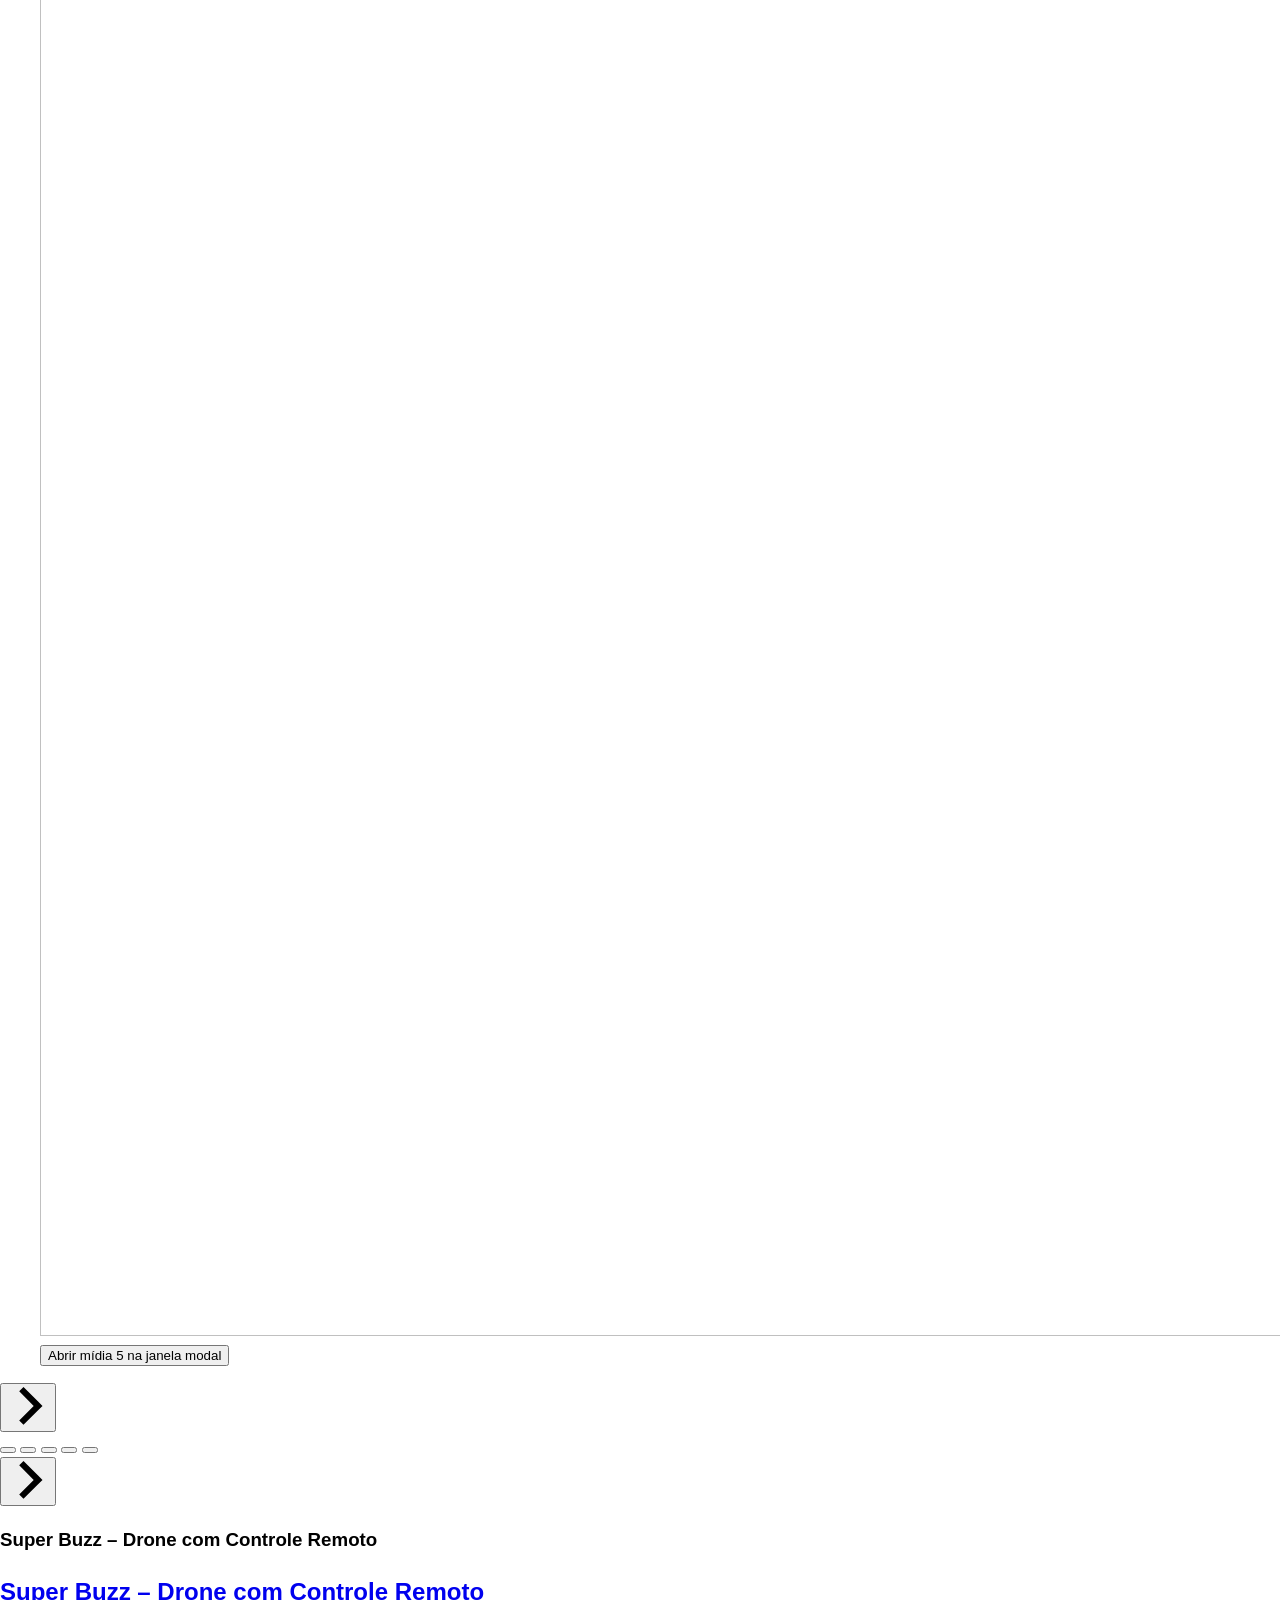
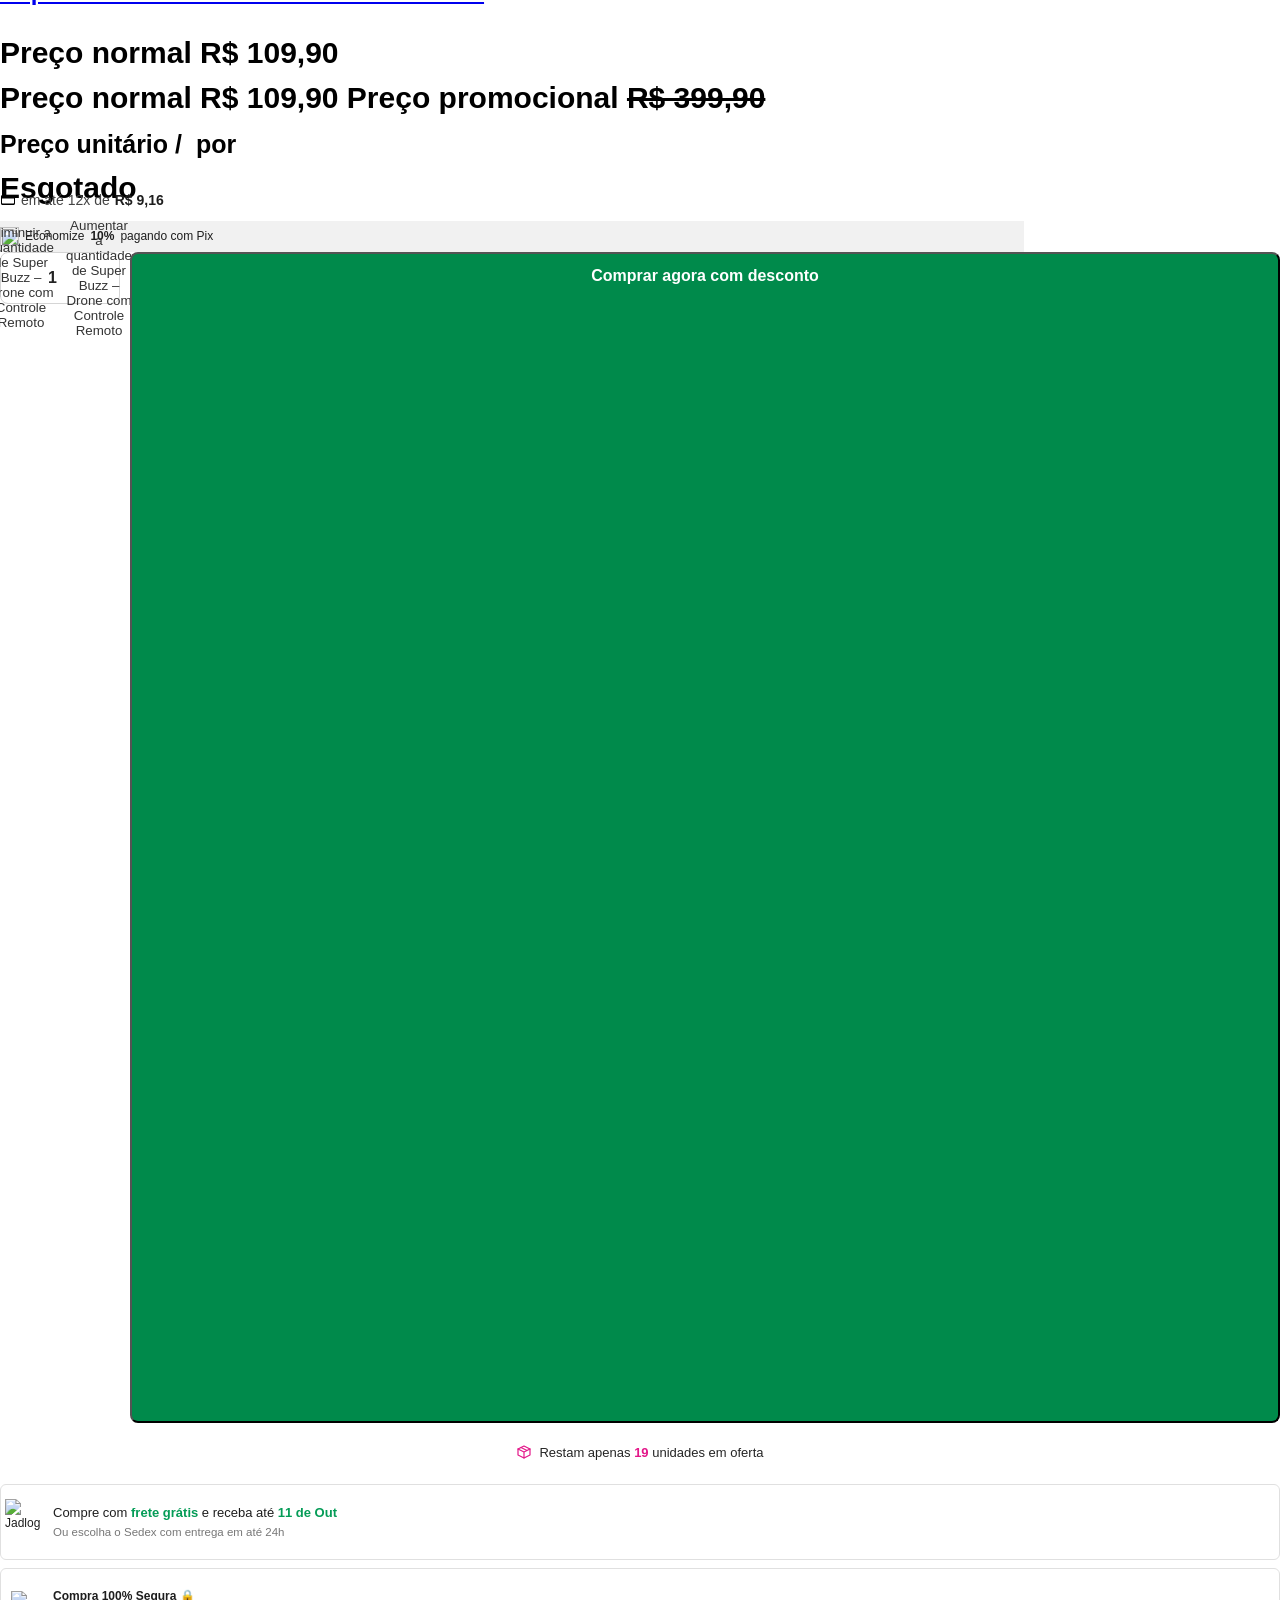
==== commit b1e19238: "Update product price to 109.90" ====
--- a/brinkaebrasil.com/products/super-buzz-drone-com-controle-remoto.html
+++ b/brinkaebrasil.com/products/super-buzz-drone-com-controle-remoto.html
@@ -45,7 +45,7 @@
 <meta property="og:description" content="O PRESENTE PERFEITO PARA SURPREENDER NESTE DIA DAS CRIANÇAS 🎁🚀 Uma opção diferente para quem quer sair dos presentes de sempre, pois é fácil de pilotar, divertido e feito para transformar qualquer brincadeira em uma nova missão FÁCIL DE CONTROLAR, RESISTENTE E SEGURO Com voo estável, controle simples e estrutura em ABS"><meta property="og:image" content="http://brinkaebrasil.com/cdn/shop/files/download_5.gif?v=1789278919">
   <meta property="og:image:secure_url" content="https://brinkaebrasil.com/cdn/shop/files/download_5.gif?v=1789278919">
   <meta property="og:image:width" content="1200">
-  <meta property="og:image:height" content="1200"><meta property="og:price:amount" content="169,90">
+  <meta property="og:image:height" content="1200"><meta property="og:price:amount" content="109,90">
   <meta property="og:price:currency" content="BRL"><meta name="twitter:card" content="summary_large_image">
 <meta name="twitter:title" content="Super Buzz – Drone com Controle Remoto">
 <meta name="twitter:description" content="O PRESENTE PERFEITO PARA SURPREENDER NESTE DIA DAS CRIANÇAS 🎁🚀 Uma opção diferente para quem quer sair dos presentes de sempre, pois é fácil de pilotar, divertido e feito para transformar qualquer brincadeira em uma nova missão FÁCIL DE CONTROLAR, RESISTENTE E SEGURO Com voo estável, controle simples e estrutura em ABS">
@@ -536,7 +536,7 @@
     </script>
       
       <link href="//brinkaebrasil.com/cdn/shop/t/61/assets/brinkae-purchase.css?v=62815793398310878651791164981" rel="stylesheet" type="text/css" media="all" />
-      <script src="../cdn/shop/t/61/assets/brinkae-purchase.js?v=20261008-meta-pixel" defer></script>
+      <script src="../cdn/shop/t/61/assets/brinkae-purchase.js?v=20261009-price-10990" defer></script>
     
   <!-- BEGIN app block: shopify://apps/avada-seo-suite/blocks/avada-seo/15507c6e-1aa3-45d3-b698-7e175e033440 --><script>
   window.AVADA_SEO_ENABLED = true;
@@ -558,11 +558,11 @@
 <script>
   window.__TREKKIE_SHIM_QUEUE = window.__TREKKIE_SHIM_QUEUE || [];
 </script>
-<script>(function(){var wpmLoader=function(){"use strict";var e=/Googlebot|Storebot-Google|bingbot|Baiduspider|YandexBot|DuckDuckBot|Slurp|facebookexternalhit|Twitterbot|LinkedInBot|Applebot|AdsBot-Google|Mediapartners-Google|APIs-Google|PetalBot|SemrushBot|AhrefsBot|MJ12bot|DotBot|Acunetix|PerplexityBot|Perplexity-User/i,t=/bytedance/i;function i(){try{var e=document.cookie;if(!e||"string"!=typeof e)return;for(var t=0,i=e.split(";");t<i.length;t++){var n=i[t],r=n.indexOf("=");if(-1!==r){var o=n.slice(0,r).trim();if(o){var a=void 0;try{a=decodeURIComponent(o)}catch(e){a=o}if("_shopify_s"===a){var d=n.slice(r+1).trim();try{return decodeURIComponent(d)}catch(e){return d}}}}}return}catch(e){return}}function n(e){try{"undefined"!=typeof console&&"function"==typeof console.warn&&console.warn(e)}catch(e){}}function r(e,t){return"string"==typeof e&&e.length>0&&e.length<=t?e:void 0}function o(e){var t;switch(null==(t=null==e?void 0:e.navigation)?void 0:t.type){case 0:return"navigate";case 1:return"reload";case 2:return"back_forward";default:return}}function a(){var e,t,i;try{var n=null==(i=null==(t=null==(e=self.ShopifyAnalytics)?void 0:e.lib)?void 0:t.trekkie)?void 0:i.state;return"awaiting-consent"===n||"initialized"===n?n:void 0}catch(e){return}}return function(d,s,u,l){var c=arguments.length>4&&void 0!==arguments[4]?arguments[4]:{};try{var p=c.trekkieShim;!0!==p&&"true"!==p||null!=window.__TREKKIE_SHIM_QUEUE||(window.__TREKKIE_SHIM_QUEUE=[])}catch(e){}var f,v,h,y,g=(v=(f={modern:/Edge?\/(1{2}[4-9]|1[2-9]\d|[2-9]\d{2}|\d{4,})\.\d+(\.\d+|)|Firefox\/(1{2}[4-9]|1[2-9]\d|[2-9]\d{2}|\d{4,})\.\d+(\.\d+|)|Chrom(ium|e)\/(9{2}|\d{3,})\.\d+(\.\d+|)|(Maci|X1{2}).+ Version\/(15\.\d+|(1[6-9]|[2-9]\d|\d{3,})\.\d+)([,.]\d+|)( \(\w+\)|)( Mobile\/\w+|) Safari\/|Chrome.+OPR\/(9{2}|\d{3,})\.\d+\.\d+|(CPU[ +]OS|iPhone[ +]OS|CPU[ +]iPhone|CPU IPhone OS|CPU iPad OS)[ +]+(15[._]\d+|(1[6-9]|[2-9]\d|\d{3,})[._]\d+)([._]\d+|)|Android:?[ /-](14[89]|1[5-9]\d|[2-9]\d{2}|\d{4,})(\.\d+|)(\.\d+|)|Android.+Firefox\/(15\d|1[6-9]\d|[2-9]\d{2}|\d{4,})\.\d+(\.\d+|)|Android.+Chrom(ium|e)\/(14[89]|1[5-9]\d|[2-9]\d{2}|\d{4,})\.\d+(\.\d+|)|SamsungBrowser\/([2-9]\d|\d{3,})\.\d+/,legacy:/Edge?\/(1[6-9]|[2-9]\d|\d{3,})\.\d+(\.\d+|)|Firefox\/(5[4-9]|[6-9]\d|\d{3,})\.\d+(\.\d+|)|Chrom(ium|e)\/(5[1-9]|[6-9]\d|\d{3,})\.\d+(\.\d+|)([\d.]+$|.*Safari\/(?![\d.]+ Edge\/[\d.]+$))|(Maci|X1{2}).+ Version\/(10\.\d+|(1[1-9]|[2-9]\d|\d{3,})\.\d+)([,.]\d+|)( \(\w+\)|)( Mobile\/\w+|) Safari\/|Chrome.+OPR\/(3[89]|[4-9]\d|\d{3,})\.\d+\.\d+|(CPU[ +]OS|iPhone[ +]OS|CPU[ +]iPhone|CPU IPhone OS|CPU iPad OS)[ +]+(10[._]\d+|(1[1-9]|[2-9]\d|\d{3,})[._]\d+)([._]\d+|)|Android:?[ /-](14[89]|1[5-9]\d|[2-9]\d{2}|\d{4,})(\.\d+|)(\.\d+|)|Mobile Safari.+OPR\/([89]\d|\d{3,})\.\d+\.\d+|Android.+Firefox\/(15\d|1[6-9]\d|[2-9]\d{2}|\d{4,})\.\d+(\.\d+|)|Android.+Chrom(ium|e)\/(14[89]|1[5-9]\d|[2-9]\d{2}|\d{4,})\.\d+(\.\d+|)|Android.+(UC? ?Browser|UCWEB|U3)[ /]?(15\.([5-9]|\d{2,})|(1[6-9]|[2-9]\d|\d{3,})\.\d+)\.\d+|SamsungBrowser\/(5\.\d+|([6-9]|\d{2,})\.\d+)|Android.+MQ{2}Browser\/(14(\.(9|\d{2,})|)|(1[5-9]|[2-9]\d|\d{3,})(\.\d+|))(\.\d+|)|K[Aa][Ii]OS\/(3\.\d+|([4-9]|\d{2,})\.\d+)(\.\d+|)/}).modern,h=f.legacy,(y=navigator.userAgent).match(e)?"bot":y.match(v)?"modern":y.match(h)?"legacy":y.match(t)?"bot":"unknown"),m=function(e){var t,i,n=r(e,128);try{var a=window.performance,d=null==(t=null==a?void 0:a.getEntriesByType)?void 0:t.call(a,"navigation")[0];if(!d)return{requestId:n,navigationType:o(a)};var s="type"in d?r(d.type,64):void 0,u="serverTiming"in d&&Array.isArray(d.serverTiming)?d.serverTiming:[];return{requestId:null!=n?n:r(null==(i=u.find(function(e){return"requestID"===e.name}))?void 0:i.description,128),navigationType:s}}catch(e){return{requestId:n}}}(c.requestId),w=function(e){var t=e.version,r=e.browserTarget,o=e.surface,a=e.shopId,d=e.monorailEndpoint,s=window.location.href;return{emit:function(e){var u=e.status,l=e.errorMsg,c=e.failureReason,p=e.useKeepaliveFallback,f=void 0!==p&&p,v=e.navigationType,h=e.pagehidePersisted,y=e.requestId,g=e.trekkieState;if(d){var m,w;try{var b=(new Date).getTime();m=JSON.stringify({metadata:{event_sent_at_ms:b},events:[{schema_id:"web_pixels_manager_load/3.3",payload:{version:t,bundle_target:r,page_url:s,status:u,surface:o,error_msg:l,failure_reason:c,navigation_type:v,pagehide_persisted:h,request_id:y,trekkie_state:g,shop_id:a,visit_token:i()},metadata:{event_created_at_ms:b}}]})}catch(e){return}try{if("function"==typeof window.navigator.sendBeacon&&-1===(w=window.navigator.userAgent).indexOf("iPhone; CPU iPhone OS 12_")&&-1===w.indexOf("iPad; CPU OS 12_")&&-1===w.indexOf("iPod touch; CPU iPhone OS 12_")&&window.navigator.sendBeacon.bind(window.navigator)(d,m))return}catch(e){}if(f)try{"function"==typeof window.fetch&&window.fetch(d,{method:"POST",headers:{"Content-Type":"text/plain"},body:m,keepalive:!0}).catch(function(){})}catch(e){}else try{var _=new XMLHttpRequest;_.open("POST",d,!0),_.setRequestHeader("Content-Type","text/plain"),_.send(m)}catch(e){n("[Web Pixels Manager] Got an unhandled error while logging to Monorail.")}}else n("[Web Pixels Manager] No Monorail endpoint provided, skipping logging.")}}}({version:u,browserTarget:g,surface:d.surface,shopId:d.shopId,monorailEndpoint:d.monorailEndpoint});if(Boolean(null==(_=null==(b=window.Shopify)?void 0:b.analytics)?void 0:_.replayQueue))w.emit({status:"setup-skipped",errorMsg:"replay queue already initialized."});else{var b,_;w.emit({status:"setup-started"}),window.Shopify=window.Shopify||{};var S=window.Shopify;S.analytics=S.analytics||{};var P=S.analytics;P.replayQueue=[],P.publish=function(e,t,i){return P.replayQueue.push([e,t,i]),!0};try{self.performance.mark("wpm:start")}catch(e){}var k,C="modern"===g?"modern":"legacy",E=(null!=l?l:{modern:"",legacy:""})[C],I=[(k={baseUrl:s,hashVersion:u,buildTarget:C}).baseUrl,"/wpm","/b",k.hashVersion,"modern"===k.buildTarget?"m":"l",".js"].join(""),O=!1,T=!1;try{c.browserTarget=g,function(){O=!0;try{window.addEventListener("pagehide",M)}catch(e){O=!1}}(),R(function(){try{R(x)}catch(e){D(e)}}),w.emit({status:"loading",requestId:m.requestId,navigationType:m.navigationType,trekkieState:a()})}catch(e){D(e)}}function U(){var e;if(q(),!function(){var e,t;return Boolean(null==(t=null==(e=window.Shopify)?void 0:e.analytics)?void 0:t.initialized)}()){var t,i,n;try{if("function"!=typeof(null==(e=window.webPixelsManager)?void 0:e.init))return void A();if(!(null!==(n=i=t=window.webPixelsManager.init(d))&&"function"!=typeof n&&Object(n)===n&&"publish"in i&&"function"==typeof i.publish&&"publishCustomEvent"in i&&"function"==typeof i.publishCustomEvent&&"visitor"in i&&"function"==typeof i.visitor))return void A()}catch(e){return void A(e)}var r=window.Shopify.analytics;r.replayQueue.forEach(function(e){var i=e[0],n=e[1],r=e[2];t.publishCustomEvent(i,n,r)}),r.replayQueue=[],r.publish=t.publishCustomEvent,r.visitor=t.visitor,r.initialized=!0}}function A(e){B("manager_api_unavailable",void 0===e?void 0:Q(e))}function x(){B("script_load_failed","".concat(I," has failed to load"))}function B(e,t){T||(T=!0,q(),w.emit({status:"failed",errorMsg:t,failureReason:e,requestId:m.requestId,navigationType:m.navigationType,trekkieState:a()}))}function M(e){O&&(q(),w.emit({status:"pagehide-while-loading",useKeepaliveFallback:!0,pagehidePersisted:e.persisted,requestId:m.requestId,navigationType:m.navigationType,trekkieState:a()}))}function q(){O=!1;try{window.removeEventListener("pagehide",M)}catch(e){}}function R(e){var t;!function(e){var t=e.src,i=e.async,n=void 0===i||i,r=e.onload,o=e.onerror,a=e.sri,d=e.scriptDataAttributes,s=void 0===d?{}:d,u=document.createElement("script"),l=document.querySelector("head"),c=document.querySelector("body");if(u.async=n,u.src=t,a&&(u.integrity=a,u.crossOrigin="anonymous"),s)for(var p in s)if(Object.prototype.hasOwnProperty.call(s,p))try{u.dataset[p]=String(s[p])}catch(e){}if(r&&u.addEventListener("load",r),o&&u.addEventListener("error",o),l)l.appendChild(u);else{if(!c)throw new Error("Did not find a head or body element to append the script");c.appendChild(u)}}({src:I,async:!0,onload:U,onerror:e,sri:(t=E,"string"==typeof t&&/^sha384-[A-Za-z0-9+/=]+$/.test(t)?E:""),scriptDataAttributes:c})}function D(e){B("script_append_failed",Q(e))}function Q(e){return e instanceof Error?e.message:"Unknown error"}}}();wpmLoader({shopId: 64009404658,storefrontBaseUrl: "https://brinkaebrasil.com",extensionsBaseUrl: "https://extensions.shopifycdn.com/cdn/shopifycloud/web-pixels-manager",monorailEndpoint: "https://brinkaebrasil.com/.well-known/shopify/monorail/unstable/produce_batch",surface: "storefront-renderer",enabledBetaFlags: ["4c64608a","16072cab","8450a54b"],webPixelsConfigList: [{"id":"shopify-app-pixel","configuration":"{}","eventPayloadVersion":"v1","runtimeContext":"STRICT","scriptVersion":"0530","apiClientId":"shopify-pixel","type":"APP","privacyPurposes":["ANALYTICS","MARKETING"]},{"id":"shopify-custom-pixel","eventPayloadVersion":"v1","runtimeContext":"LAX","scriptVersion":"0530","apiClientId":"shopify-pixel","type":"CUSTOM","privacyPurposes":["ANALYTICS","MARKETING"]}],isMerchantRequest: false,initData: {"shop":{"name":"Brinkaê","paymentSettings":{"currencyCode":"BRL"},"myshopifyDomain":"ladiescreative-3426.myshopify.com","countryCode":"BR","storefrontUrl":"https:\/\/brinkaebrasil.com"},"customer":null,"cart":{"cost":{"totalAmount":{"amount":169.9,"currencyCode":"BRL"}},"lines":[{"cost":{"totalAmount":{"amount":169.9,"currencyCode":"BRL"}},"merchandise":{"price":{"amount":169.9,"currencyCode":"BRL"},"product":{"title":"Super Buzz – Drone com Controle Remoto","vendor":"Brinkaê","id":"9260015091954","untranslatedTitle":"Super Buzz – Drone com Controle Remoto","url":"\/products\/super-buzz-drone-com-controle-remoto","type":""},"id":"50073265668338","image":{"src":"\/\/brinkaebrasil.com\/cdn\/shop\/files\/download_5.gif?v=1789278919"},"sku":null,"title":"Default Title","untranslatedTitle":"Default Title"},"quantity":1}],"totalQuantity":1,"attributes":[],"id":"hWNHjUEdVtA4BiO6jcGtmi1a"},"checkout":null,"productVariants":[{"price":{"amount":169.9,"currencyCode":"BRL"},"product":{"title":"Super Buzz – Drone com Controle Remoto","vendor":"Brinkaê","id":"9260015091954","untranslatedTitle":"Super Buzz – Drone com Controle Remoto","url":"\/products\/super-buzz-drone-com-controle-remoto","type":""},"id":"50073265668338","image":{"src":"\/\/brinkaebrasil.com\/cdn\/shop\/files\/download_5.gif?v=1789278919"},"sku":null,"title":"Default Title","untranslatedTitle":"Default Title"}],"products":[{"id":"9260015091954","handle":"super-buzz-drone-com-controle-remoto","isCollective":null,"title":"Super Buzz – Drone com Controle Remoto","type":null,"untranslatedTitle":"Super Buzz – Drone com Controle Remoto","url":"\/products\/super-buzz-drone-com-controle-remoto","vendor":"Brinkaê","remoteShopId":null,"variants":[{"id":"50073265668338","image":{"src":"\/\/brinkaebrasil.com\/cdn\/shop\/files\/download_5.gif?v=1789278919"},"price":{"amount":169.9,"currencyCode":"BRL"},"sku":null,"title":"Default Title","untranslatedTitle":"Default Title"}]}],"purchasingCompany":null},},"https://brinkaebrasil.com/cdn","7ec887c8w14f9f074p854094e1m1370c602",{"modern":"","legacy":""},{"trekkieShim":true,"agentContext":true,"apiClientId":"580111","facebookCapiEnabled":"true","themeId":"188916433138","themePublished":"true","eventMetadataId":"3867e0cc-53ac-492b-9320-8e7c7124a810","pageType":"product","resourceId":"9260015091954","shopId":"64009404658","storefrontBaseUrl":"https:\/\/brinkaebrasil.com","extensionBaseUrl":"https:\/\/extensions.shopifycdn.com\/cdn\/shopifycloud\/web-pixels-manager","surface":"storefront-renderer","enabledBetaFlags":"[\"4c64608a\", \"16072cab\", \"8450a54b\"]","isMerchantRequest":"false","hashVersion":"7ec887c8w14f9f074p854094e1m1370c602","publish":"custom","events":"[[\"page_viewed\",{}],[\"product_viewed\",{\"productVariant\":{\"price\":{\"amount\":169.9,\"currencyCode\":\"BRL\"},\"product\":{\"title\":\"Super Buzz – Drone com Controle Remoto\",\"vendor\":\"Brinkaê\",\"id\":\"9260015091954\",\"untranslatedTitle\":\"Super Buzz – Drone com Controle Remoto\",\"url\":\"\/products\/super-buzz-drone-com-controle-remoto\",\"type\":\"\"},\"id\":\"50073265668338\",\"image\":{\"src\":\"\/\/brinkaebrasil.com\/cdn\/shop\/files\/download_5.gif?v=1789278919\"},\"sku\":null,\"title\":\"Default Title\",\"untranslatedTitle\":\"Default Title\"}}]]"});})();</script><script>
+<script>(function(){var wpmLoader=function(){"use strict";var e=/Googlebot|Storebot-Google|bingbot|Baiduspider|YandexBot|DuckDuckBot|Slurp|facebookexternalhit|Twitterbot|LinkedInBot|Applebot|AdsBot-Google|Mediapartners-Google|APIs-Google|PetalBot|SemrushBot|AhrefsBot|MJ12bot|DotBot|Acunetix|PerplexityBot|Perplexity-User/i,t=/bytedance/i;function i(){try{var e=document.cookie;if(!e||"string"!=typeof e)return;for(var t=0,i=e.split(";");t<i.length;t++){var n=i[t],r=n.indexOf("=");if(-1!==r){var o=n.slice(0,r).trim();if(o){var a=void 0;try{a=decodeURIComponent(o)}catch(e){a=o}if("_shopify_s"===a){var d=n.slice(r+1).trim();try{return decodeURIComponent(d)}catch(e){return d}}}}}return}catch(e){return}}function n(e){try{"undefined"!=typeof console&&"function"==typeof console.warn&&console.warn(e)}catch(e){}}function r(e,t){return"string"==typeof e&&e.length>0&&e.length<=t?e:void 0}function o(e){var t;switch(null==(t=null==e?void 0:e.navigation)?void 0:t.type){case 0:return"navigate";case 1:return"reload";case 2:return"back_forward";default:return}}function a(){var e,t,i;try{var n=null==(i=null==(t=null==(e=self.ShopifyAnalytics)?void 0:e.lib)?void 0:t.trekkie)?void 0:i.state;return"awaiting-consent"===n||"initialized"===n?n:void 0}catch(e){return}}return function(d,s,u,l){var c=arguments.length>4&&void 0!==arguments[4]?arguments[4]:{};try{var p=c.trekkieShim;!0!==p&&"true"!==p||null!=window.__TREKKIE_SHIM_QUEUE||(window.__TREKKIE_SHIM_QUEUE=[])}catch(e){}var f,v,h,y,g=(v=(f={modern:/Edge?\/(1{2}[4-9]|1[2-9]\d|[2-9]\d{2}|\d{4,})\.\d+(\.\d+|)|Firefox\/(1{2}[4-9]|1[2-9]\d|[2-9]\d{2}|\d{4,})\.\d+(\.\d+|)|Chrom(ium|e)\/(9{2}|\d{3,})\.\d+(\.\d+|)|(Maci|X1{2}).+ Version\/(15\.\d+|(1[6-9]|[2-9]\d|\d{3,})\.\d+)([,.]\d+|)( \(\w+\)|)( Mobile\/\w+|) Safari\/|Chrome.+OPR\/(9{2}|\d{3,})\.\d+\.\d+|(CPU[ +]OS|iPhone[ +]OS|CPU[ +]iPhone|CPU IPhone OS|CPU iPad OS)[ +]+(15[._]\d+|(1[6-9]|[2-9]\d|\d{3,})[._]\d+)([._]\d+|)|Android:?[ /-](14[89]|1[5-9]\d|[2-9]\d{2}|\d{4,})(\.\d+|)(\.\d+|)|Android.+Firefox\/(15\d|1[6-9]\d|[2-9]\d{2}|\d{4,})\.\d+(\.\d+|)|Android.+Chrom(ium|e)\/(14[89]|1[5-9]\d|[2-9]\d{2}|\d{4,})\.\d+(\.\d+|)|SamsungBrowser\/([2-9]\d|\d{3,})\.\d+/,legacy:/Edge?\/(1[6-9]|[2-9]\d|\d{3,})\.\d+(\.\d+|)|Firefox\/(5[4-9]|[6-9]\d|\d{3,})\.\d+(\.\d+|)|Chrom(ium|e)\/(5[1-9]|[6-9]\d|\d{3,})\.\d+(\.\d+|)([\d.]+$|.*Safari\/(?![\d.]+ Edge\/[\d.]+$))|(Maci|X1{2}).+ Version\/(10\.\d+|(1[1-9]|[2-9]\d|\d{3,})\.\d+)([,.]\d+|)( \(\w+\)|)( Mobile\/\w+|) Safari\/|Chrome.+OPR\/(3[89]|[4-9]\d|\d{3,})\.\d+\.\d+|(CPU[ +]OS|iPhone[ +]OS|CPU[ +]iPhone|CPU IPhone OS|CPU iPad OS)[ +]+(10[._]\d+|(1[1-9]|[2-9]\d|\d{3,})[._]\d+)([._]\d+|)|Android:?[ /-](14[89]|1[5-9]\d|[2-9]\d{2}|\d{4,})(\.\d+|)(\.\d+|)|Mobile Safari.+OPR\/([89]\d|\d{3,})\.\d+\.\d+|Android.+Firefox\/(15\d|1[6-9]\d|[2-9]\d{2}|\d{4,})\.\d+(\.\d+|)|Android.+Chrom(ium|e)\/(14[89]|1[5-9]\d|[2-9]\d{2}|\d{4,})\.\d+(\.\d+|)|Android.+(UC? ?Browser|UCWEB|U3)[ /]?(15\.([5-9]|\d{2,})|(1[6-9]|[2-9]\d|\d{3,})\.\d+)\.\d+|SamsungBrowser\/(5\.\d+|([6-9]|\d{2,})\.\d+)|Android.+MQ{2}Browser\/(14(\.(9|\d{2,})|)|(1[5-9]|[2-9]\d|\d{3,})(\.\d+|))(\.\d+|)|K[Aa][Ii]OS\/(3\.\d+|([4-9]|\d{2,})\.\d+)(\.\d+|)/}).modern,h=f.legacy,(y=navigator.userAgent).match(e)?"bot":y.match(v)?"modern":y.match(h)?"legacy":y.match(t)?"bot":"unknown"),m=function(e){var t,i,n=r(e,128);try{var a=window.performance,d=null==(t=null==a?void 0:a.getEntriesByType)?void 0:t.call(a,"navigation")[0];if(!d)return{requestId:n,navigationType:o(a)};var s="type"in d?r(d.type,64):void 0,u="serverTiming"in d&&Array.isArray(d.serverTiming)?d.serverTiming:[];return{requestId:null!=n?n:r(null==(i=u.find(function(e){return"requestID"===e.name}))?void 0:i.description,128),navigationType:s}}catch(e){return{requestId:n}}}(c.requestId),w=function(e){var t=e.version,r=e.browserTarget,o=e.surface,a=e.shopId,d=e.monorailEndpoint,s=window.location.href;return{emit:function(e){var u=e.status,l=e.errorMsg,c=e.failureReason,p=e.useKeepaliveFallback,f=void 0!==p&&p,v=e.navigationType,h=e.pagehidePersisted,y=e.requestId,g=e.trekkieState;if(d){var m,w;try{var b=(new Date).getTime();m=JSON.stringify({metadata:{event_sent_at_ms:b},events:[{schema_id:"web_pixels_manager_load/3.3",payload:{version:t,bundle_target:r,page_url:s,status:u,surface:o,error_msg:l,failure_reason:c,navigation_type:v,pagehide_persisted:h,request_id:y,trekkie_state:g,shop_id:a,visit_token:i()},metadata:{event_created_at_ms:b}}]})}catch(e){return}try{if("function"==typeof window.navigator.sendBeacon&&-1===(w=window.navigator.userAgent).indexOf("iPhone; CPU iPhone OS 12_")&&-1===w.indexOf("iPad; CPU OS 12_")&&-1===w.indexOf("iPod touch; CPU iPhone OS 12_")&&window.navigator.sendBeacon.bind(window.navigator)(d,m))return}catch(e){}if(f)try{"function"==typeof window.fetch&&window.fetch(d,{method:"POST",headers:{"Content-Type":"text/plain"},body:m,keepalive:!0}).catch(function(){})}catch(e){}else try{var _=new XMLHttpRequest;_.open("POST",d,!0),_.setRequestHeader("Content-Type","text/plain"),_.send(m)}catch(e){n("[Web Pixels Manager] Got an unhandled error while logging to Monorail.")}}else n("[Web Pixels Manager] No Monorail endpoint provided, skipping logging.")}}}({version:u,browserTarget:g,surface:d.surface,shopId:d.shopId,monorailEndpoint:d.monorailEndpoint});if(Boolean(null==(_=null==(b=window.Shopify)?void 0:b.analytics)?void 0:_.replayQueue))w.emit({status:"setup-skipped",errorMsg:"replay queue already initialized."});else{var b,_;w.emit({status:"setup-started"}),window.Shopify=window.Shopify||{};var S=window.Shopify;S.analytics=S.analytics||{};var P=S.analytics;P.replayQueue=[],P.publish=function(e,t,i){return P.replayQueue.push([e,t,i]),!0};try{self.performance.mark("wpm:start")}catch(e){}var k,C="modern"===g?"modern":"legacy",E=(null!=l?l:{modern:"",legacy:""})[C],I=[(k={baseUrl:s,hashVersion:u,buildTarget:C}).baseUrl,"/wpm","/b",k.hashVersion,"modern"===k.buildTarget?"m":"l",".js"].join(""),O=!1,T=!1;try{c.browserTarget=g,function(){O=!0;try{window.addEventListener("pagehide",M)}catch(e){O=!1}}(),R(function(){try{R(x)}catch(e){D(e)}}),w.emit({status:"loading",requestId:m.requestId,navigationType:m.navigationType,trekkieState:a()})}catch(e){D(e)}}function U(){var e;if(q(),!function(){var e,t;return Boolean(null==(t=null==(e=window.Shopify)?void 0:e.analytics)?void 0:t.initialized)}()){var t,i,n;try{if("function"!=typeof(null==(e=window.webPixelsManager)?void 0:e.init))return void A();if(!(null!==(n=i=t=window.webPixelsManager.init(d))&&"function"!=typeof n&&Object(n)===n&&"publish"in i&&"function"==typeof i.publish&&"publishCustomEvent"in i&&"function"==typeof i.publishCustomEvent&&"visitor"in i&&"function"==typeof i.visitor))return void A()}catch(e){return void A(e)}var r=window.Shopify.analytics;r.replayQueue.forEach(function(e){var i=e[0],n=e[1],r=e[2];t.publishCustomEvent(i,n,r)}),r.replayQueue=[],r.publish=t.publishCustomEvent,r.visitor=t.visitor,r.initialized=!0}}function A(e){B("manager_api_unavailable",void 0===e?void 0:Q(e))}function x(){B("script_load_failed","".concat(I," has failed to load"))}function B(e,t){T||(T=!0,q(),w.emit({status:"failed",errorMsg:t,failureReason:e,requestId:m.requestId,navigationType:m.navigationType,trekkieState:a()}))}function M(e){O&&(q(),w.emit({status:"pagehide-while-loading",useKeepaliveFallback:!0,pagehidePersisted:e.persisted,requestId:m.requestId,navigationType:m.navigationType,trekkieState:a()}))}function q(){O=!1;try{window.removeEventListener("pagehide",M)}catch(e){}}function R(e){var t;!function(e){var t=e.src,i=e.async,n=void 0===i||i,r=e.onload,o=e.onerror,a=e.sri,d=e.scriptDataAttributes,s=void 0===d?{}:d,u=document.createElement("script"),l=document.querySelector("head"),c=document.querySelector("body");if(u.async=n,u.src=t,a&&(u.integrity=a,u.crossOrigin="anonymous"),s)for(var p in s)if(Object.prototype.hasOwnProperty.call(s,p))try{u.dataset[p]=String(s[p])}catch(e){}if(r&&u.addEventListener("load",r),o&&u.addEventListener("error",o),l)l.appendChild(u);else{if(!c)throw new Error("Did not find a head or body element to append the script");c.appendChild(u)}}({src:I,async:!0,onload:U,onerror:e,sri:(t=E,"string"==typeof t&&/^sha384-[A-Za-z0-9+/=]+$/.test(t)?E:""),scriptDataAttributes:c})}function D(e){B("script_append_failed",Q(e))}function Q(e){return e instanceof Error?e.message:"Unknown error"}}}();wpmLoader({shopId: 64009404658,storefrontBaseUrl: "https://brinkaebrasil.com",extensionsBaseUrl: "https://extensions.shopifycdn.com/cdn/shopifycloud/web-pixels-manager",monorailEndpoint: "https://brinkaebrasil.com/.well-known/shopify/monorail/unstable/produce_batch",surface: "storefront-renderer",enabledBetaFlags: ["4c64608a","16072cab","8450a54b"],webPixelsConfigList: [{"id":"shopify-app-pixel","configuration":"{}","eventPayloadVersion":"v1","runtimeContext":"STRICT","scriptVersion":"0530","apiClientId":"shopify-pixel","type":"APP","privacyPurposes":["ANALYTICS","MARKETING"]},{"id":"shopify-custom-pixel","eventPayloadVersion":"v1","runtimeContext":"LAX","scriptVersion":"0530","apiClientId":"shopify-pixel","type":"CUSTOM","privacyPurposes":["ANALYTICS","MARKETING"]}],isMerchantRequest: false,initData: {"shop":{"name":"Brinkaê","paymentSettings":{"currencyCode":"BRL"},"myshopifyDomain":"ladiescreative-3426.myshopify.com","countryCode":"BR","storefrontUrl":"https:\/\/brinkaebrasil.com"},"customer":null,"cart":{"cost":{"totalAmount":{"amount":109.9,"currencyCode":"BRL"}},"lines":[{"cost":{"totalAmount":{"amount":109.9,"currencyCode":"BRL"}},"merchandise":{"price":{"amount":109.9,"currencyCode":"BRL"},"product":{"title":"Super Buzz – Drone com Controle Remoto","vendor":"Brinkaê","id":"9260015091954","untranslatedTitle":"Super Buzz – Drone com Controle Remoto","url":"\/products\/super-buzz-drone-com-controle-remoto","type":""},"id":"50073265668338","image":{"src":"\/\/brinkaebrasil.com\/cdn\/shop\/files\/download_5.gif?v=1789278919"},"sku":null,"title":"Default Title","untranslatedTitle":"Default Title"},"quantity":1}],"totalQuantity":1,"attributes":[],"id":"hWNHjUEdVtA4BiO6jcGtmi1a"},"checkout":null,"productVariants":[{"price":{"amount":109.9,"currencyCode":"BRL"},"product":{"title":"Super Buzz – Drone com Controle Remoto","vendor":"Brinkaê","id":"9260015091954","untranslatedTitle":"Super Buzz – Drone com Controle Remoto","url":"\/products\/super-buzz-drone-com-controle-remoto","type":""},"id":"50073265668338","image":{"src":"\/\/brinkaebrasil.com\/cdn\/shop\/files\/download_5.gif?v=1789278919"},"sku":null,"title":"Default Title","untranslatedTitle":"Default Title"}],"products":[{"id":"9260015091954","handle":"super-buzz-drone-com-controle-remoto","isCollective":null,"title":"Super Buzz – Drone com Controle Remoto","type":null,"untranslatedTitle":"Super Buzz – Drone com Controle Remoto","url":"\/products\/super-buzz-drone-com-controle-remoto","vendor":"Brinkaê","remoteShopId":null,"variants":[{"id":"50073265668338","image":{"src":"\/\/brinkaebrasil.com\/cdn\/shop\/files\/download_5.gif?v=1789278919"},"price":{"amount":109.9,"currencyCode":"BRL"},"sku":null,"title":"Default Title","untranslatedTitle":"Default Title"}]}],"purchasingCompany":null},},"https://brinkaebrasil.com/cdn","7ec887c8w14f9f074p854094e1m1370c602",{"modern":"","legacy":""},{"trekkieShim":true,"agentContext":true,"apiClientId":"580111","facebookCapiEnabled":"true","themeId":"188916433138","themePublished":"true","eventMetadataId":"3867e0cc-53ac-492b-9320-8e7c7124a810","pageType":"product","resourceId":"9260015091954","shopId":"64009404658","storefrontBaseUrl":"https:\/\/brinkaebrasil.com","extensionBaseUrl":"https:\/\/extensions.shopifycdn.com\/cdn\/shopifycloud\/web-pixels-manager","surface":"storefront-renderer","enabledBetaFlags":"[\"4c64608a\", \"16072cab\", \"8450a54b\"]","isMerchantRequest":"false","hashVersion":"7ec887c8w14f9f074p854094e1m1370c602","publish":"custom","events":"[[\"page_viewed\",{}],[\"product_viewed\",{\"productVariant\":{\"price\":{\"amount\":109.9,\"currencyCode\":\"BRL\"},\"product\":{\"title\":\"Super Buzz – Drone com Controle Remoto\",\"vendor\":\"Brinkaê\",\"id\":\"9260015091954\",\"untranslatedTitle\":\"Super Buzz – Drone com Controle Remoto\",\"url\":\"\/products\/super-buzz-drone-com-controle-remoto\",\"type\":\"\"},\"id\":\"50073265668338\",\"image\":{\"src\":\"\/\/brinkaebrasil.com\/cdn\/shop\/files\/download_5.gif?v=1789278919\"},\"sku\":null,\"title\":\"Default Title\",\"untranslatedTitle\":\"Default Title\"}}]]"});})();</script><script>
   window.ShopifyAnalytics = window.ShopifyAnalytics || {};
   window.ShopifyAnalytics.meta = window.ShopifyAnalytics.meta || {};
   window.ShopifyAnalytics.meta.currency = 'BRL';
-  var meta = {"product":{"id":9260015091954,"gid":"gid:\/\/shopify\/Product\/9260015091954","vendor":"Brinkaê","type":"","handle":"super-buzz-drone-com-controle-remoto","variants":[{"id":50073265668338,"price":16990,"name":"Super Buzz – Drone com Controle Remoto","public_title":null,"sku":null}],"remote":false},"page":{"pageType":"product","resourceType":"product","resourceId":9260015091954,"requestId":"11b426ba-e034-4118-993d-f57f981da789-1791462011"}};
+  var meta = {"product":{"id":9260015091954,"gid":"gid:\/\/shopify\/Product\/9260015091954","vendor":"Brinkaê","type":"","handle":"super-buzz-drone-com-controle-remoto","variants":[{"id":50073265668338,"price":10990,"name":"Super Buzz – Drone com Controle Remoto","public_title":null,"sku":null}],"remote":false},"page":{"pageType":"product","resourceType":"product","resourceId":9260015091954,"requestId":"11b426ba-e034-4118-993d-f57f981da789-1791462011"}};
   for (var attr in meta) {
     window.ShopifyAnalytics.meta[attr] = meta[attr];
   }
@@ -740,7 +740,7 @@
       var token = match? match[1]: undefined;
       if (!hasLoggedConversion(token)) {
         setCookieIfConversion(token);
-        window.ShopifyAnalytics.lib.track("Viewed Product",{"currency":"BRL","variantId":50073265668338,"productId":9260015091954,"productGid":"gid:\/\/shopify\/Product\/9260015091954","name":"Super Buzz – Drone com Controle Remoto","price":"169.90","sku":null,"brand":"Brinkaê","variant":null,"category":"","nonInteraction":true,"remote":false,"available":true},undefined,undefined,{"shopifyEmitted":true});
+        window.ShopifyAnalytics.lib.track("Viewed Product",{"currency":"BRL","variantId":50073265668338,"productId":9260015091954,"productGid":"gid:\/\/shopify\/Product\/9260015091954","name":"Super Buzz – Drone com Controle Remoto","price":"109.90","sku":null,"brand":"Brinkaê","variant":null,"category":"","nonInteraction":true,"remote":false,"available":true},undefined,undefined,{"shopifyEmitted":true});
       }
     });
 
@@ -1658,13 +1658,13 @@
   <div class="price__container"><div class="price__regular">
       <span class="visually-hidden visually-hidden--inline">Preço normal</span>
       <span class="price-item price-item--regular main-price accent-color-outline-button">
-        R$ 169,90
+        R$ 109,90
       </span>
     </div>
     <div class="price__sale ">
       <span class="visually-hidden visually-hidden--inline compare-price-label">Preço normal</span>
       <span class="price-item price-item--sale price-item--last main-price accent-color-outline-button">
-        R$ 169,90
+        R$ 109,90
       </span>
         <span class="visually-hidden visually-hidden--inline regular-price-label">Preço promocional</span>
         <span class="price__compare-price">
@@ -1692,7 +1692,7 @@
 <input type="hidden" name="product-id" value="9260015091954" /><input type="hidden" name="section-id" value="template--27902918951154__main" /></form></div>
             <p style="font-size: 14px; margin-top: -20px; margin-bottom: 10px; color: #444; display: flex; align-items: center; gap: 5px;">
   <svg xmlns="http://www.w3.org/2000/svg" width="16" height="16" viewBox="0 0 32 32" style="flex-shrink:0"><path d="M5 6C3.355 6 2 7.355 2 9v14c0 1.645 1.355 3 3 3h22c1.645 0 3-1.355 3-3V9c0-1.645-1.355-3-3-3zm0 2h22c.566 0 1 .434 1 1v2H4V9c0-.566.434-1 1-1zm-1 5h24v9c0 .566-.434 1-1 1H5c-.566 0-1-.434-1-1z"/></svg>
-  em até 12x de <strong style="color:#1e1e1e;">R$ 18,69</strong>
+  em até 12x de <strong style="color:#1e1e1e;">R$ 9,16</strong>
 </p>
 <div style="display: flex; align-items: center; gap: 6px; background: #f1f1f1; color: #1e1e1e; padding: 6px 0px; font-size: 12px; width: 80%;">
   <img src="https://cdn.shopify.com/s/files/1/0706/6265/2221/files/Logo_JNX_Enterprise_3.png?v=1775848762" style="width: 19px; height: 19px; object-fit: contain;">Economize
@@ -1717,7 +1717,7 @@
             
             
             value="50073265668338"
-          >Default Title - R$ 169,90 - <span class="quantity-cart">1</span> no carrinho</option></select>
+          >Default Title - R$ 109,90 - <span class="quantity-cart">1</span> no carrinho</option></select>
       <svg aria-hidden="true" focusable="false" class="icon icon-caret" viewBox="0 0 10 6" width="10" height="6">
   <path fill-rule="evenodd" clip-rule="evenodd" d="M9.354.646a.5.5 0 00-.708 0L5 4.293 1.354.646a.5.5 0 00-.708.708l4 4a.5.5 0 00.708 0l4-4a.5.5 0 000-.708z" fill="currentColor" />
 </svg>
@@ -2372,13 +2372,13 @@
   <div class="price__container"><div class="price__regular">
       <span class="visually-hidden visually-hidden--inline">Preço normal</span>
       <span class="price-item price-item--regular">
-        R$ 169,90
+        R$ 109,90
       </span>
     </div>
     <div class="price__sale ">
       <span class="visually-hidden visually-hidden--inline compare-price-label">Preço normal</span>
       <span class="price-item price-item--sale price-item--last">
-        R$ 169,90
+        R$ 109,90
       </span>
         <span class="visually-hidden visually-hidden--inline regular-price-label">Preço promocional</span>
         <span class="price__compare-price">
@@ -2400,14 +2400,14 @@
       <span class="badge price__badge-sale color-accent-1">
         
         
-        <span class='nowrap'>Economize 57%</span>
+        <span class='nowrap'>Economize 73%</span>
       </span>
     
     <span class="badge price__badge-sold-out color-inverse">
       Esgotado
     </span></div>
 <p class="brinkae-sticky-pix">
-    ou <strong>R$ 152,91</strong> no Pix
+    ou <strong>R$ 98,91</strong> no Pix
   </p>
 </div></div>
 </div>
@@ -2633,7 +2633,7 @@
       },
       "offers": [{
             "@type" : "Offer","availability" : "http://schema.org/InStock",
-            "price" : 169.9,
+            "price" : 109.9,
             "priceCurrency" : "BRL",
             "url" : "https:\/\/brinkaebrasil.com\/products\/super-buzz-drone-com-controle-remoto?variant=50073265668338"
           }
@@ -3252,7 +3252,7 @@
   content_type: 'product',
   contents: [{ id: '50073265668338', quantity: 1 }],
   currency: 'BRL',
-  value: 169.90
+  value: 109.90
 });
 </script>
 <noscript><img height="1" width="1" style="display:none"
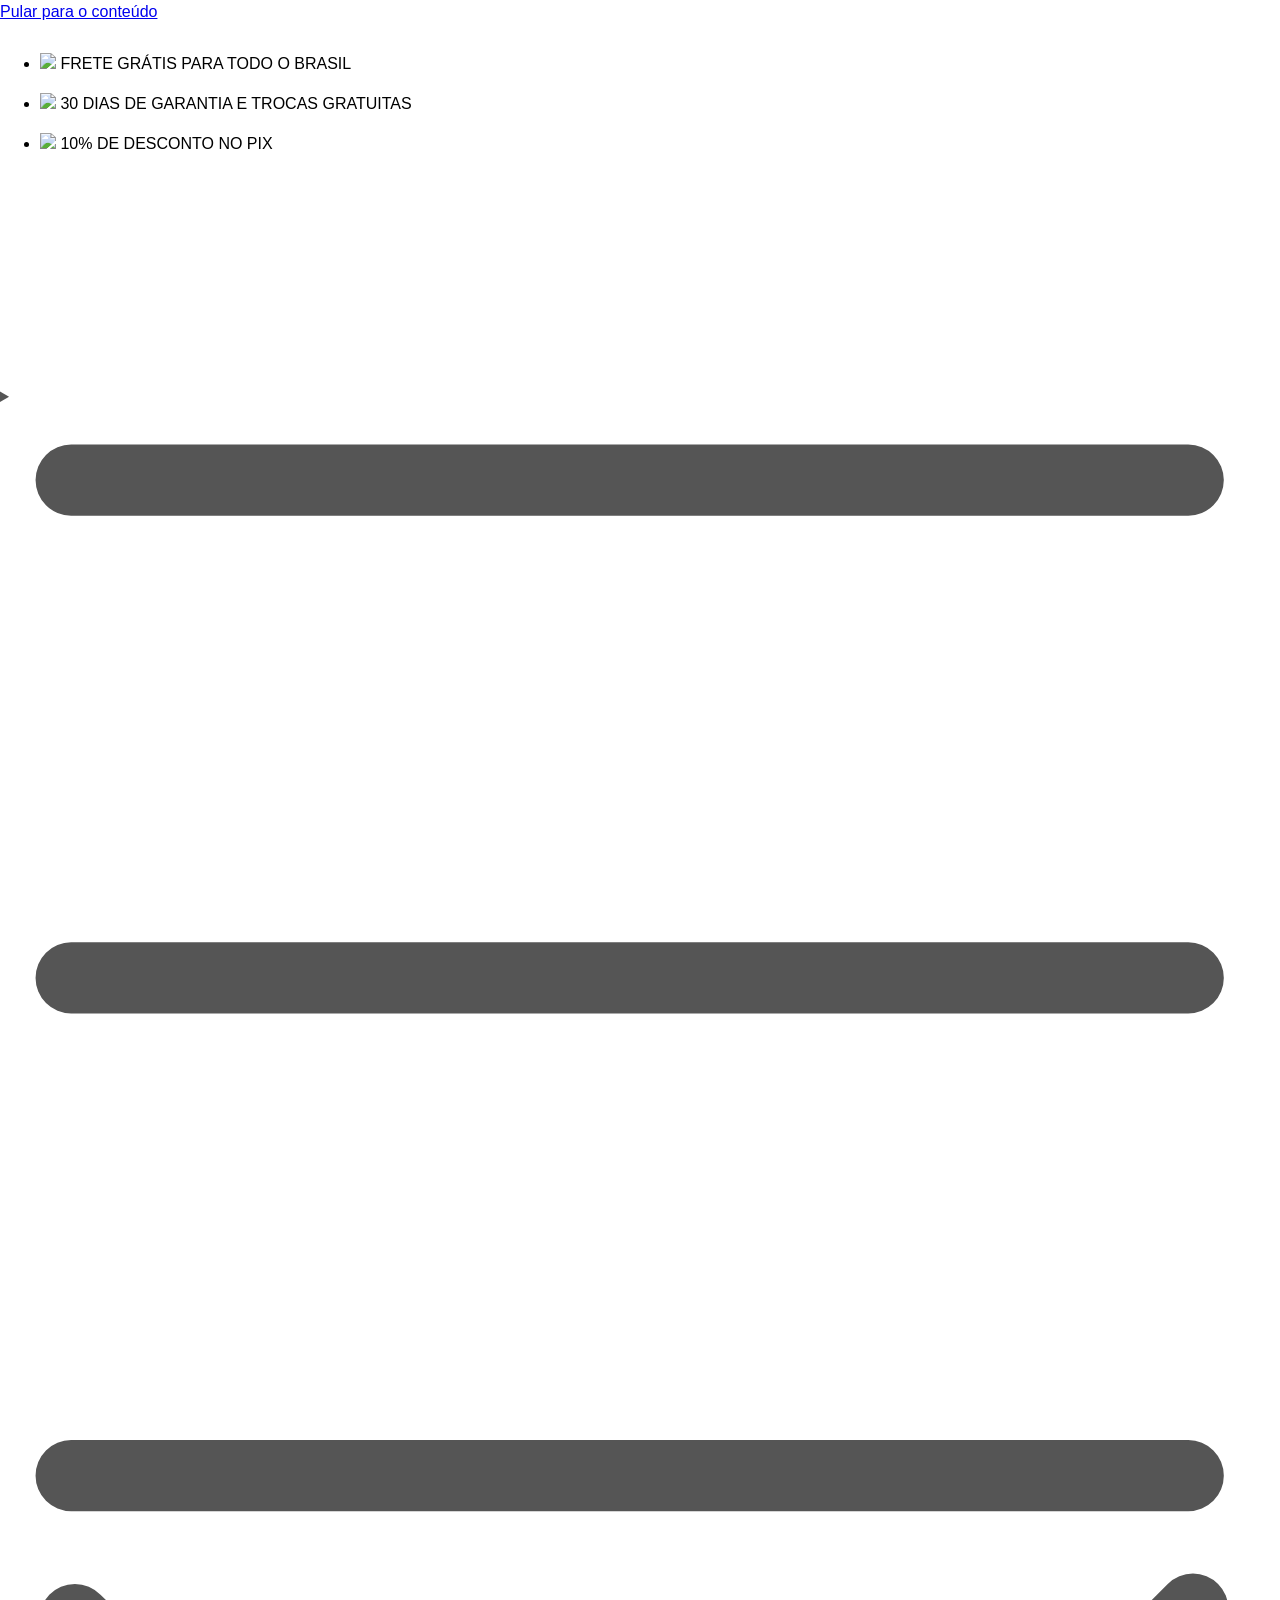
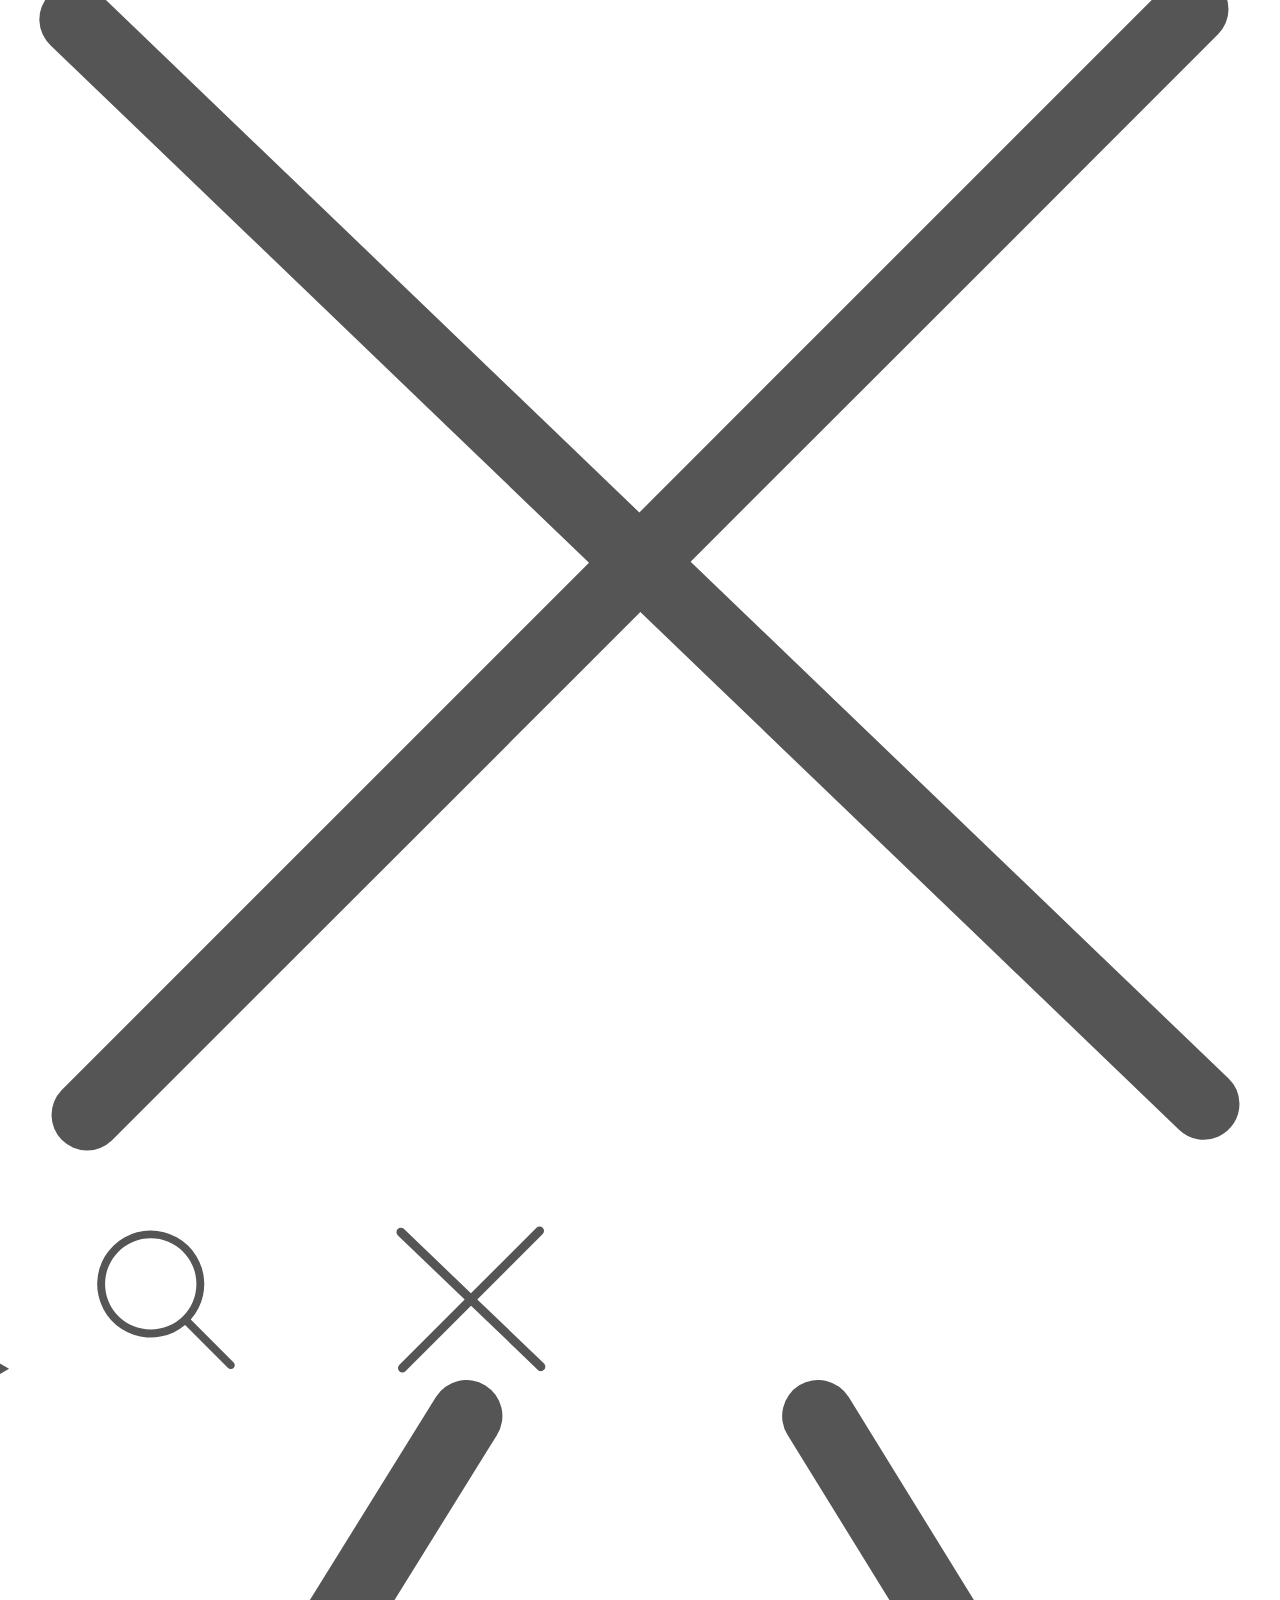
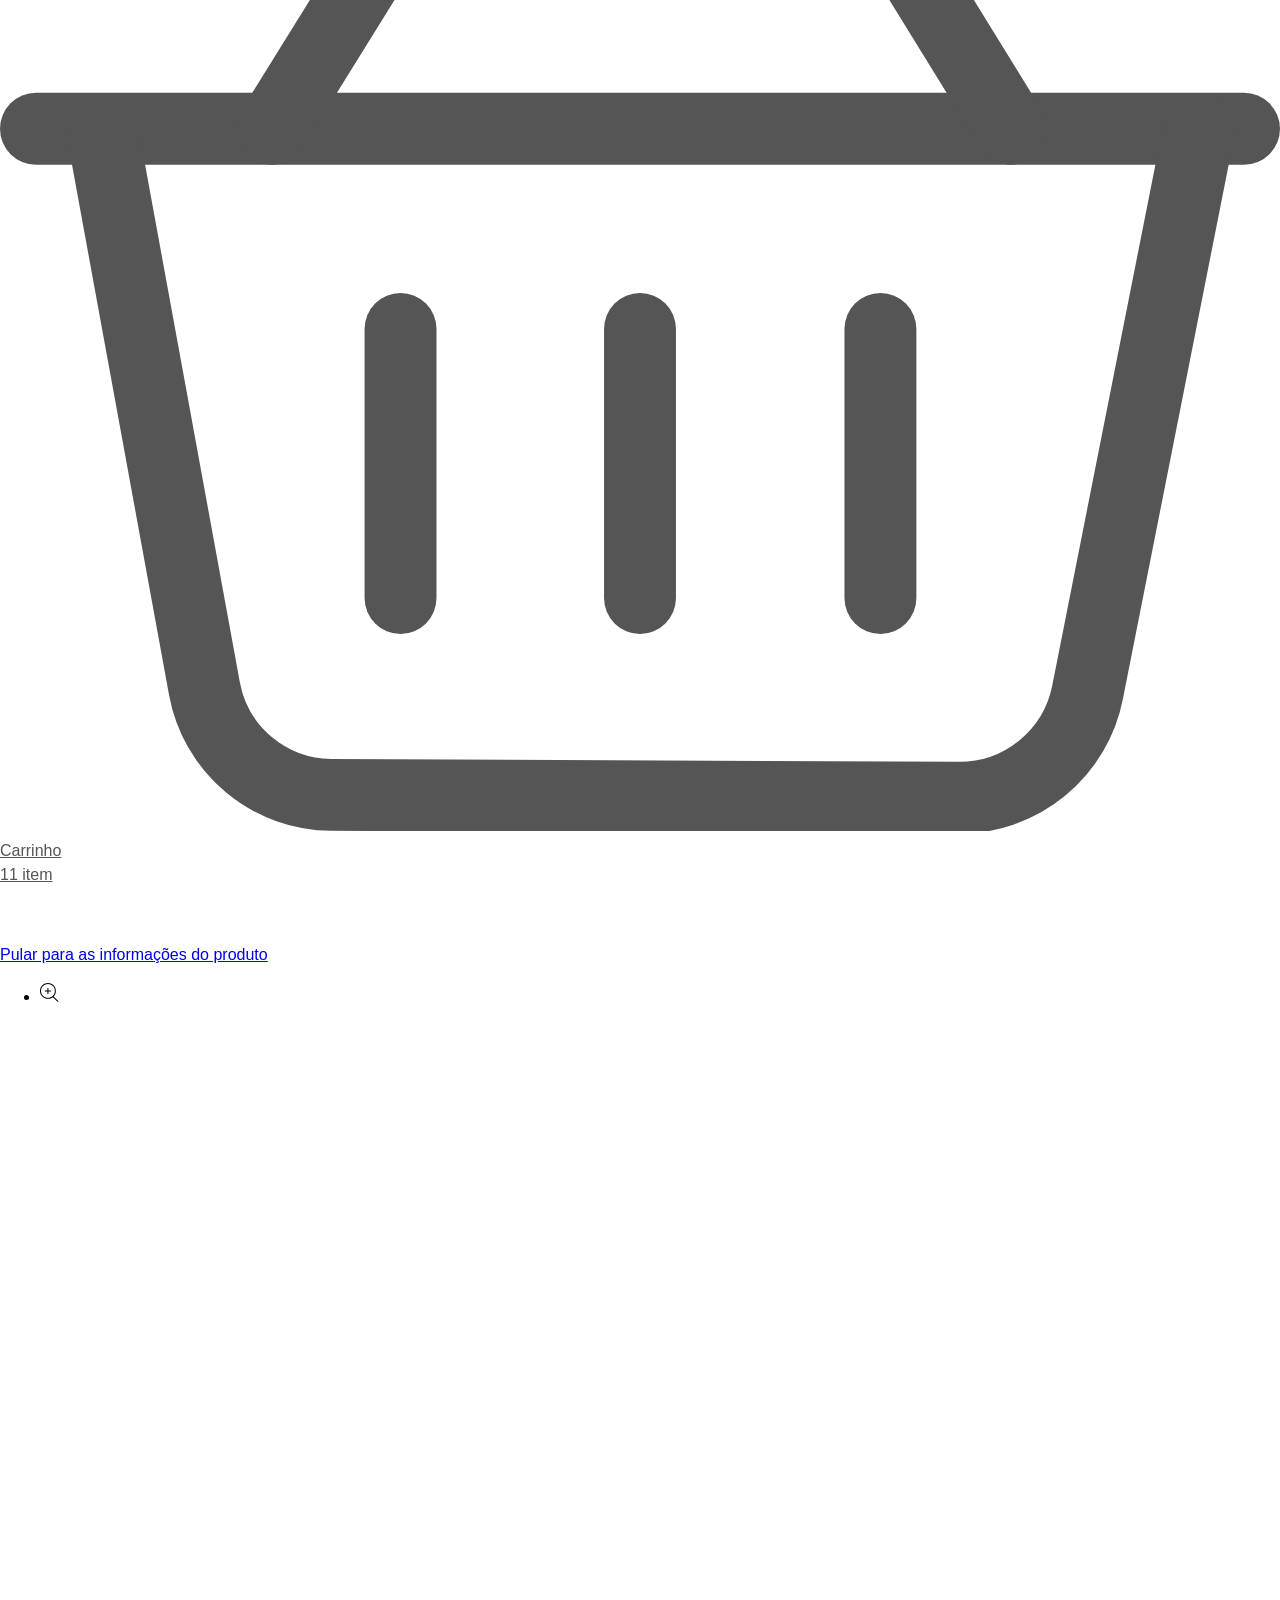
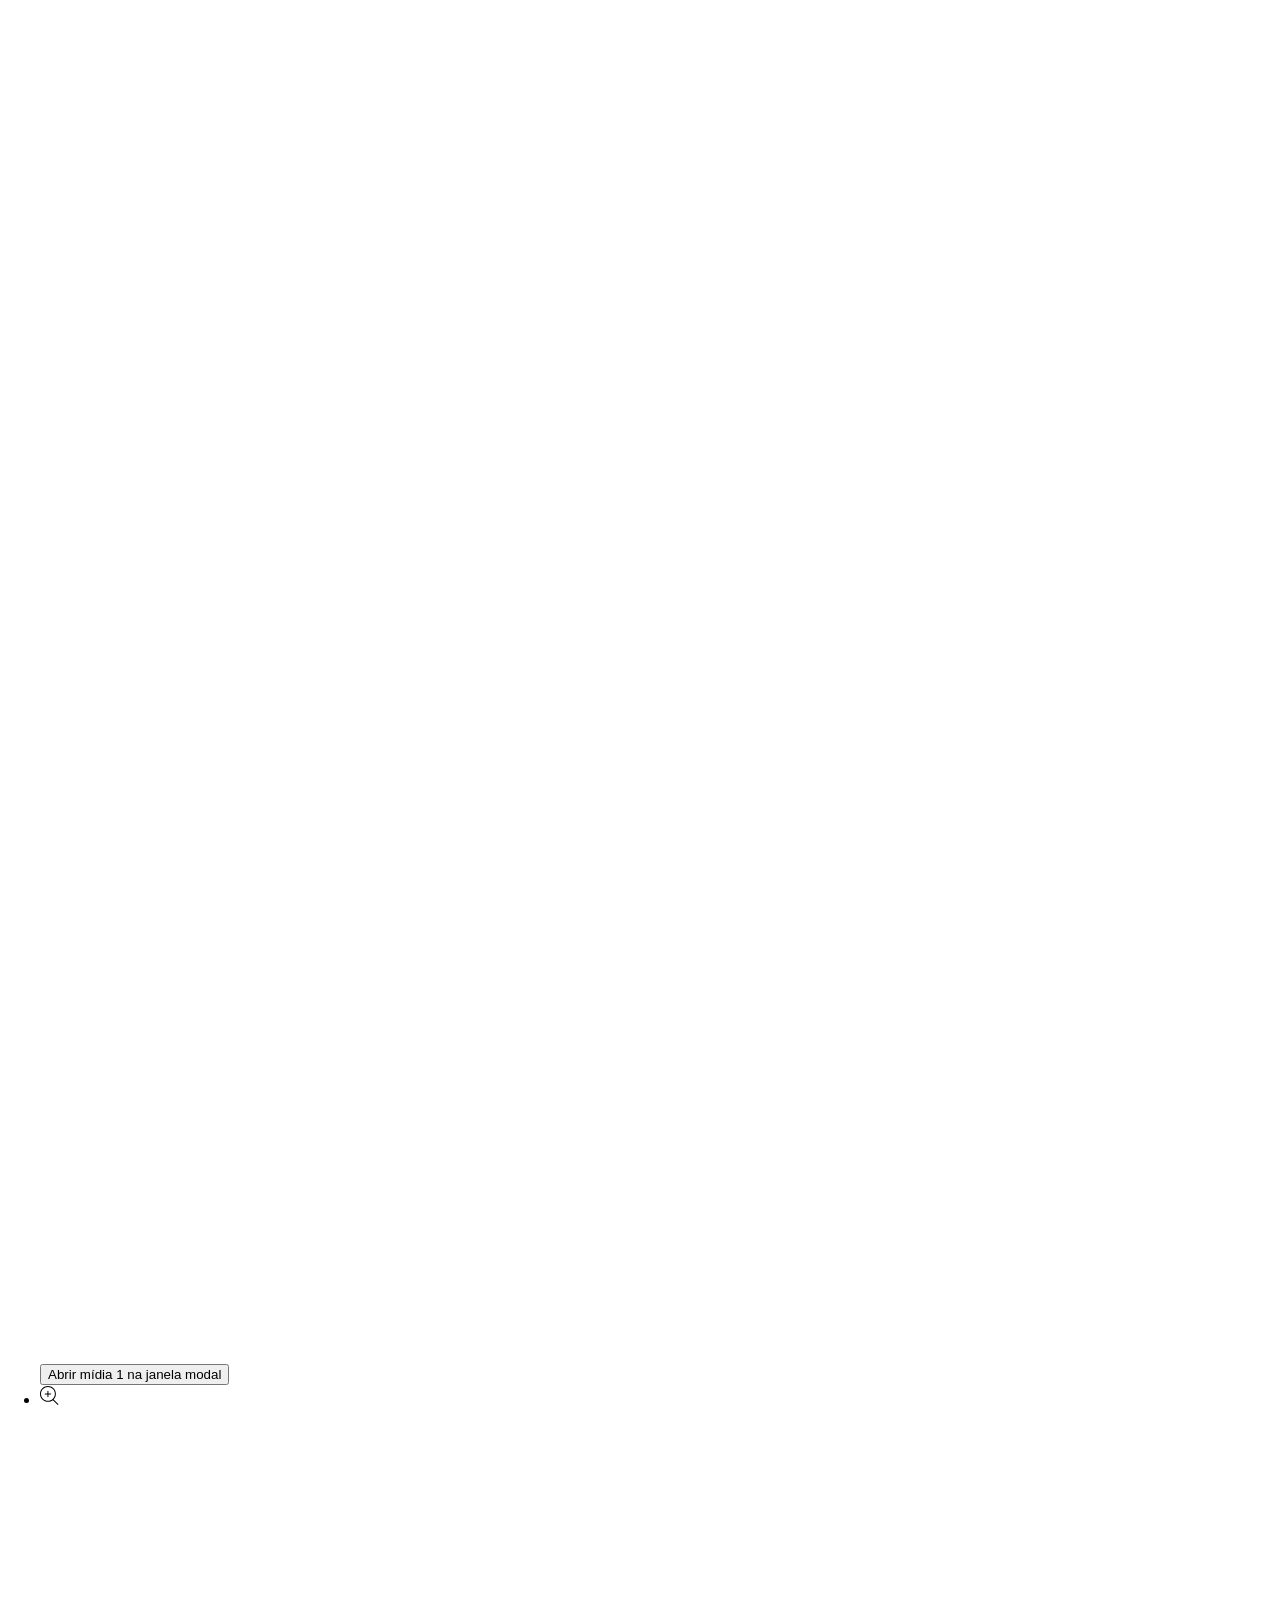
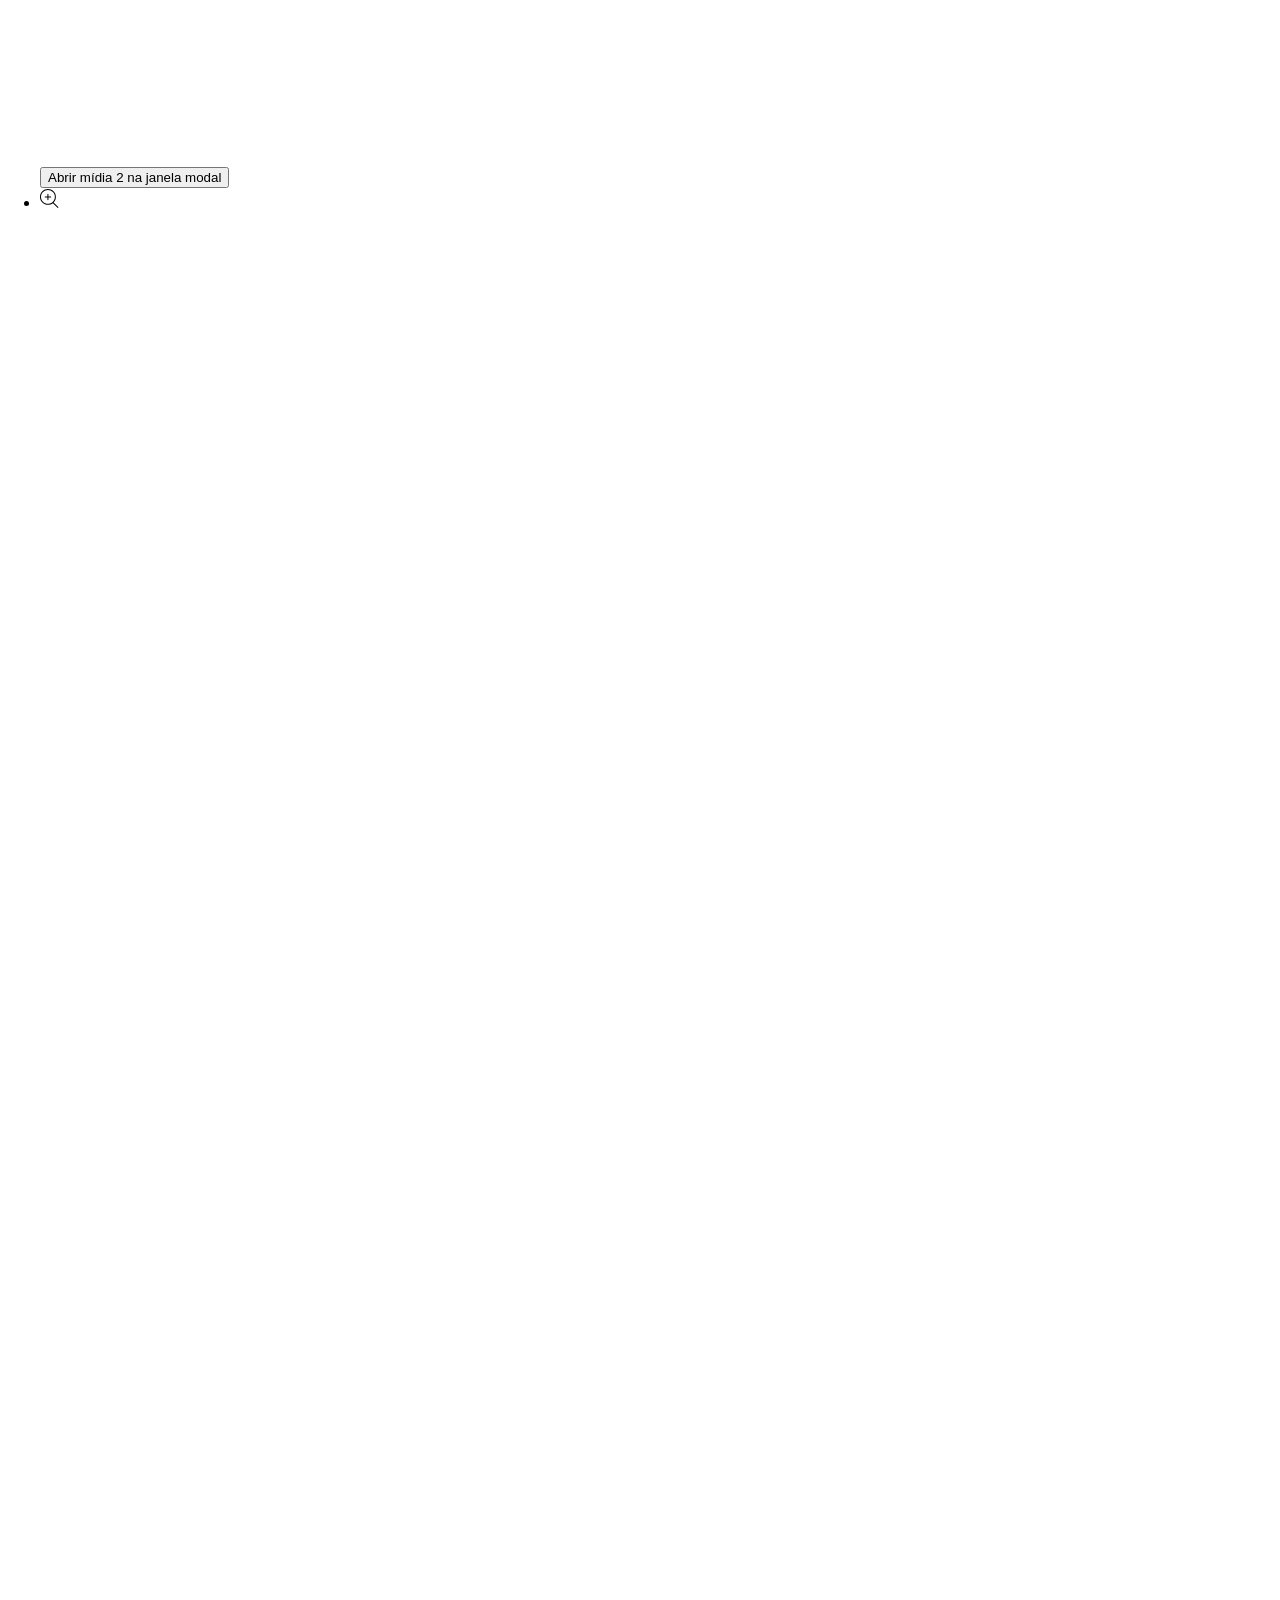
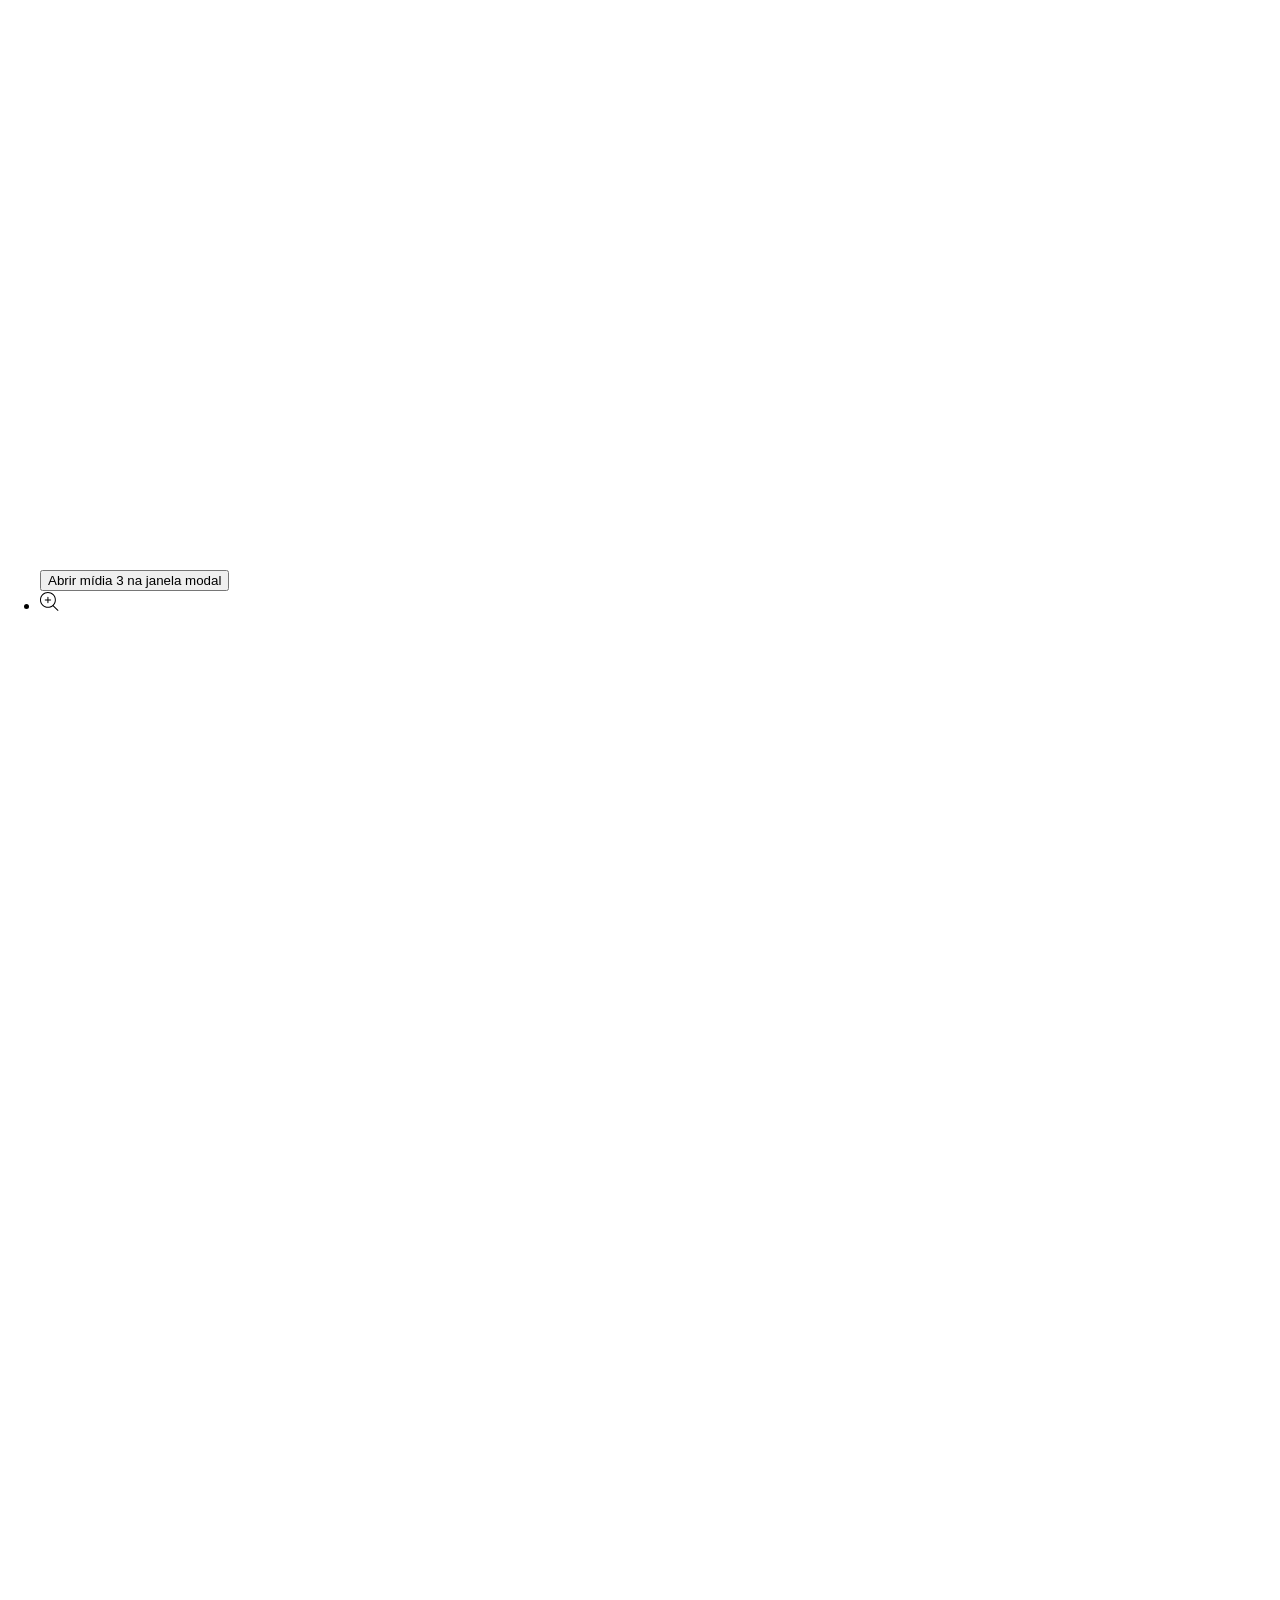
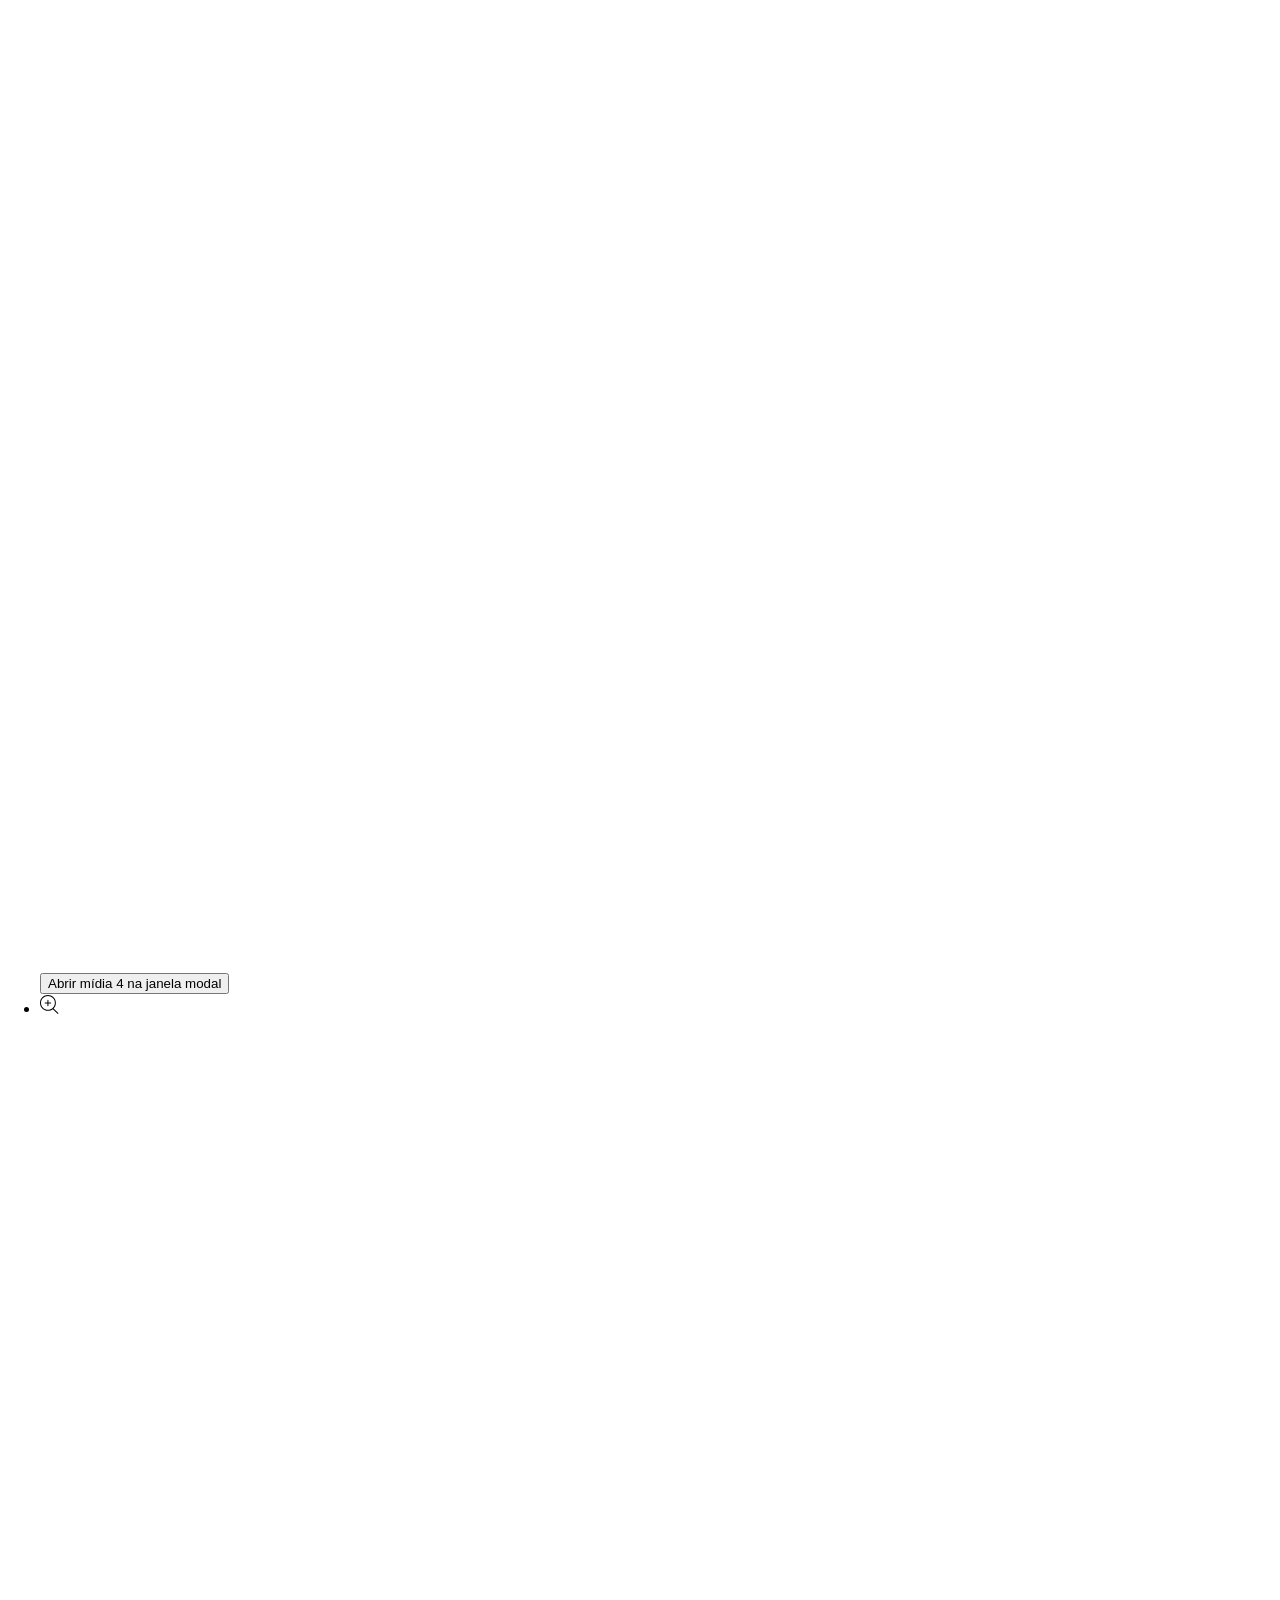
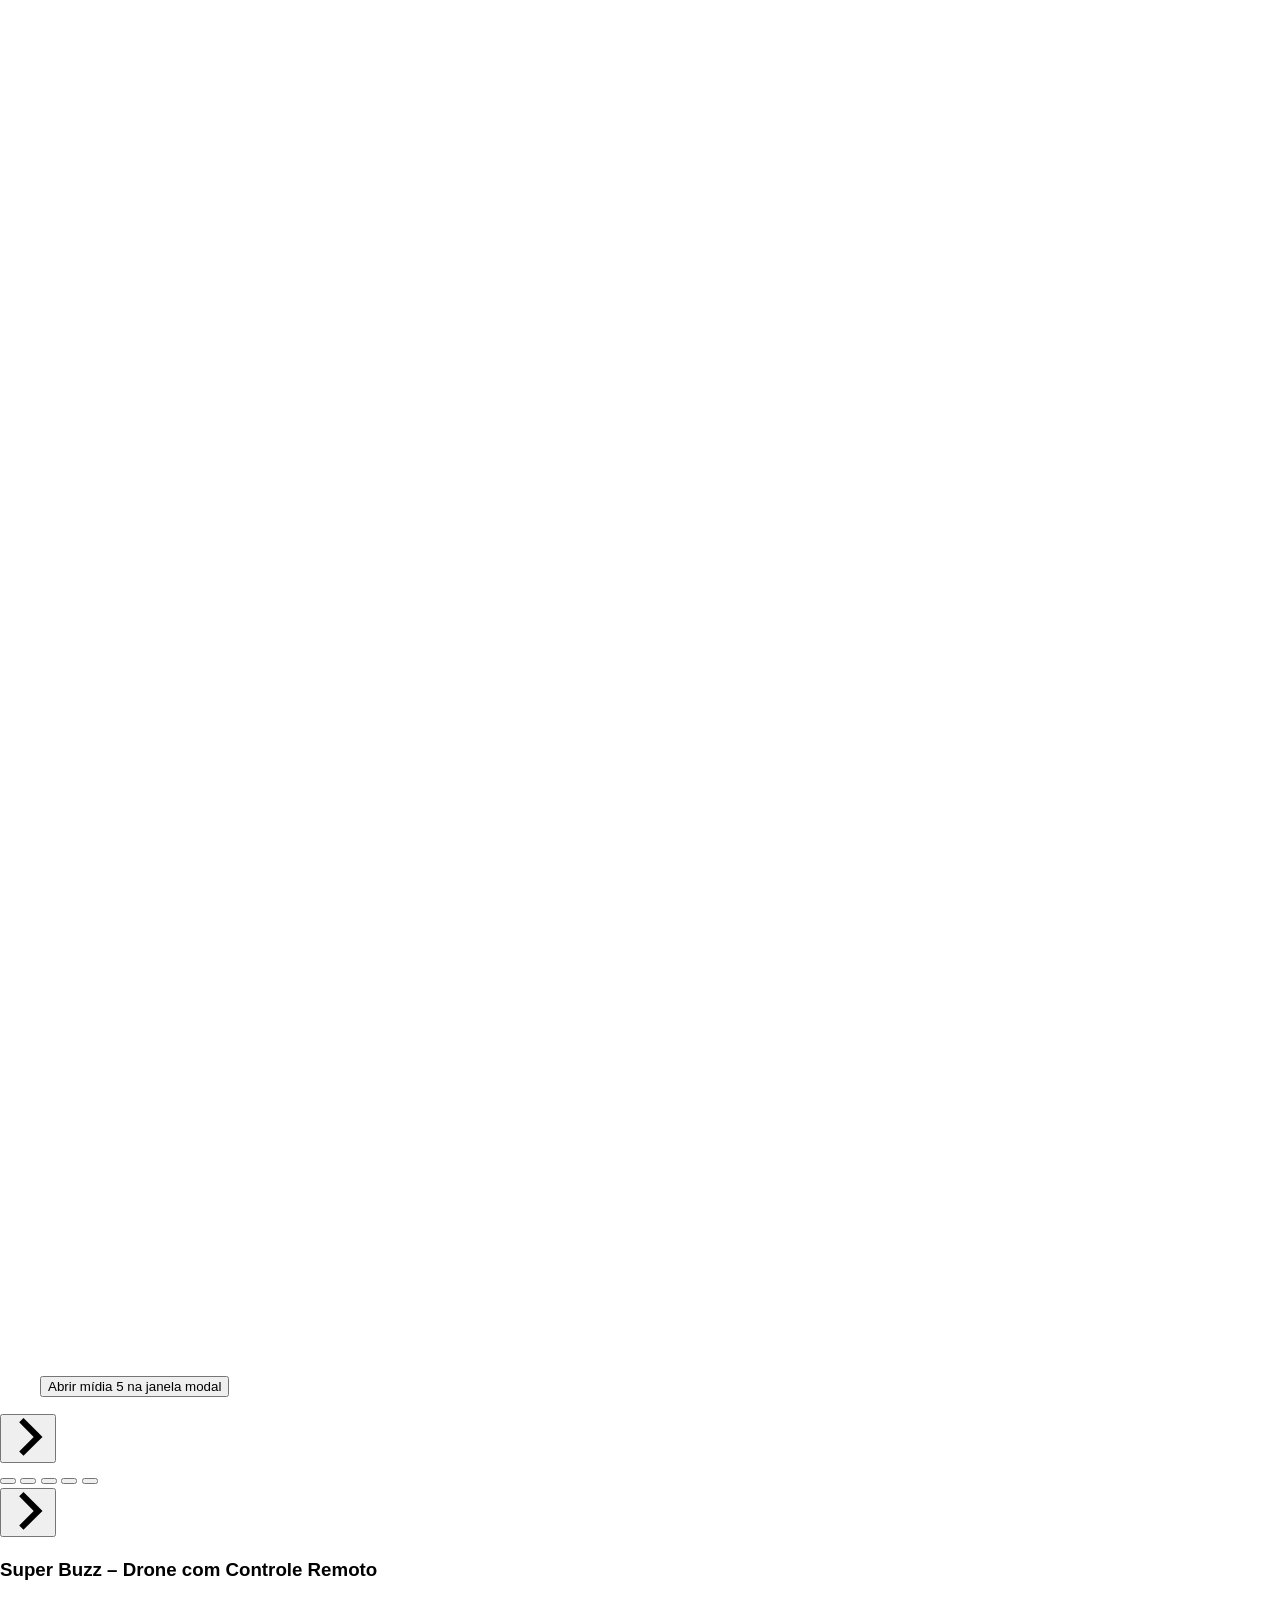
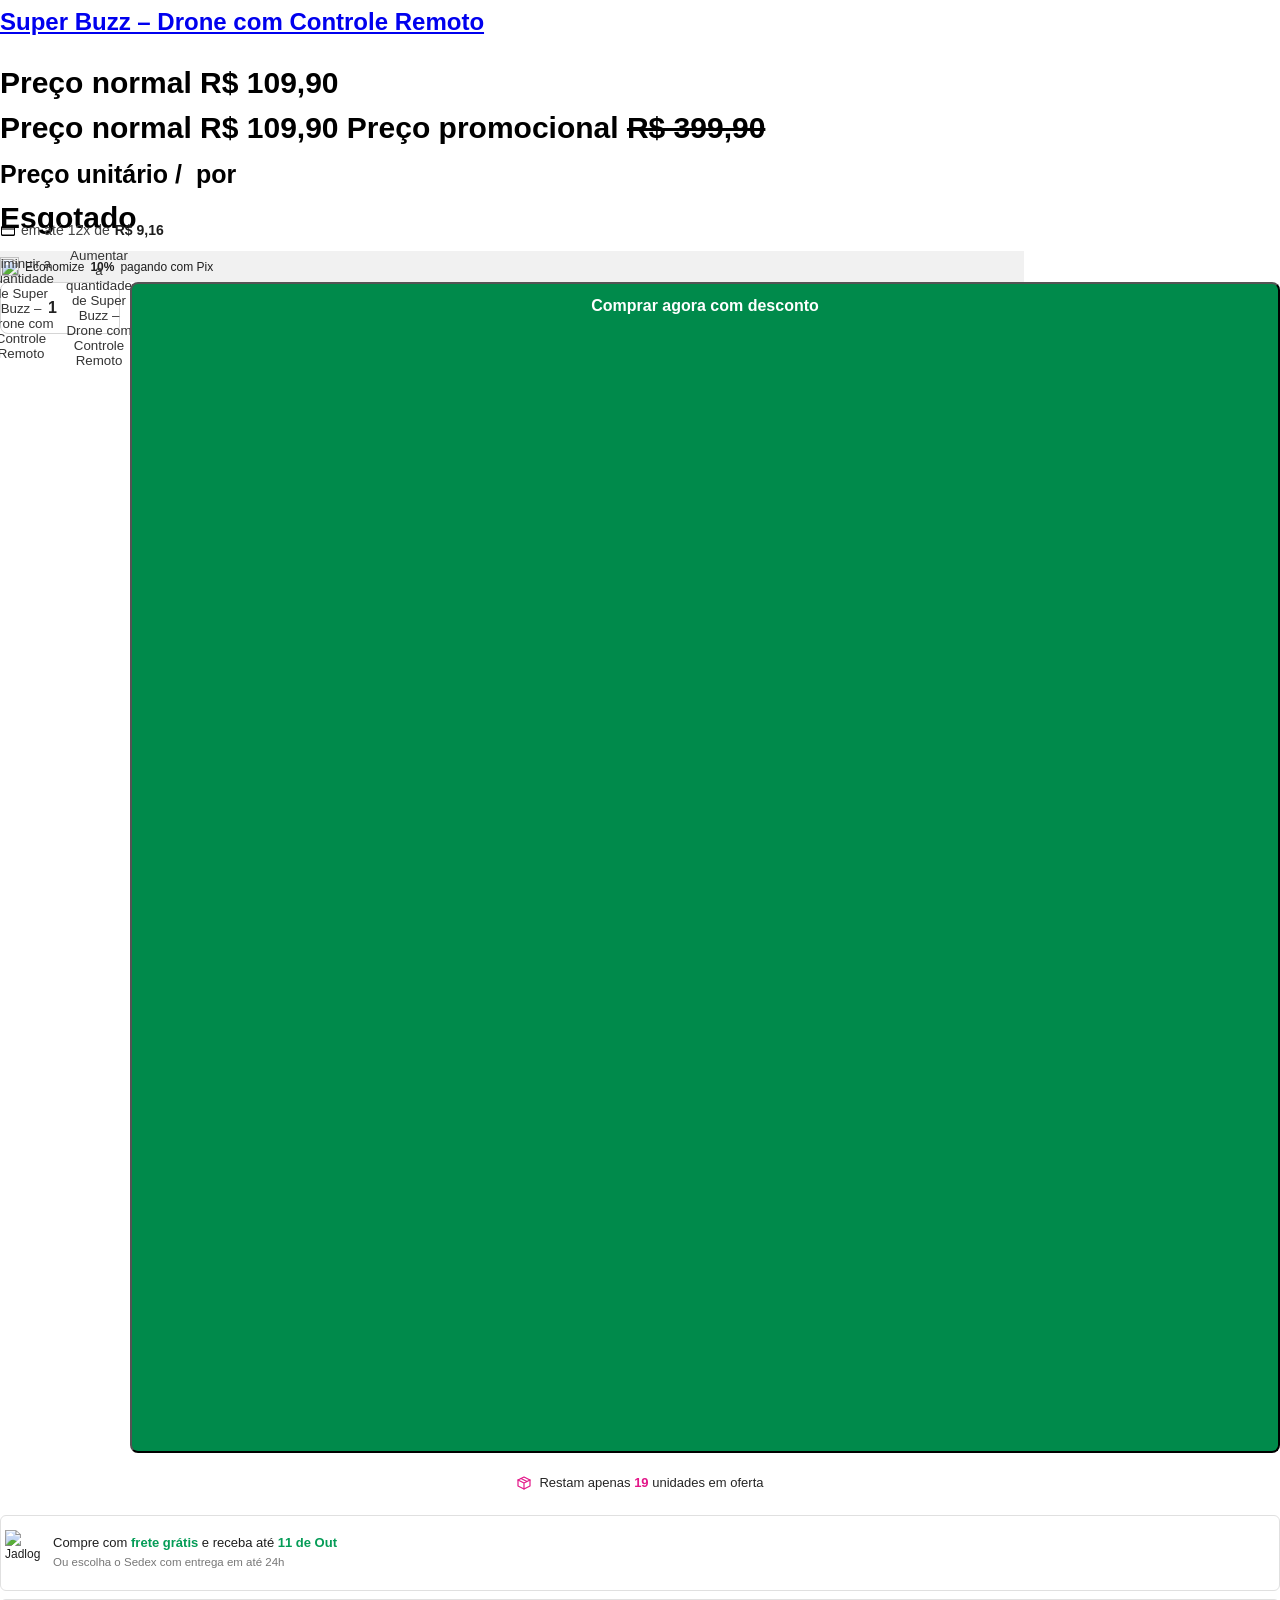
==== commit 7bafe7ec: "Add second Meta Pixel" ====
--- a/brinkaebrasil.com/products/super-buzz-drone-com-controle-remoto.html
+++ b/brinkaebrasil.com/products/super-buzz-drone-com-controle-remoto.html
@@ -536,7 +536,7 @@
     </script>
       
       <link href="//brinkaebrasil.com/cdn/shop/t/61/assets/brinkae-purchase.css?v=62815793398310878651791164981" rel="stylesheet" type="text/css" media="all" />
-      <script src="../cdn/shop/t/61/assets/brinkae-purchase.js?v=20261009-price-10990" defer></script>
+      <script src="../cdn/shop/t/61/assets/brinkae-purchase.js?v=20261009-pixels-2904921186542734-1914250040013418" defer></script>
     
   <!-- BEGIN app block: shopify://apps/avada-seo-suite/blocks/avada-seo/15507c6e-1aa3-45d3-b698-7e175e033440 --><script>
   window.AVADA_SEO_ENABLED = true;
@@ -3190,63 +3190,10 @@
 t.src=v;s=b.getElementsByTagName(e)[0];
 s.parentNode.insertBefore(t,s)}(window, document,'script',
 'https://connect.facebook.net/en_US/fbevents.js');
-fbq('init', '2302574780487159');
+fbq('init', '2904921186542734');
+fbq('init', '1914250040013418');
 fbq('track', 'PageView');
-</script>
-<noscript><img height="1" width="1" style="display:none"
-src="https://www.facebook.com/tr?id=2302574780487159&ev=PageView&noscript=1"
-/></noscript>
-<!-- End Meta Pixel Code -->
-
-<!-- Meta Pixel Code -->
-<script>
-!function(f,b,e,v,n,t,s)
-{if(f.fbq)return;n=f.fbq=function(){n.callMethod?
-n.callMethod.apply(n,arguments):n.queue.push(arguments)};
-if(!f._fbq)f._fbq=n;n.push=n;n.loaded=!0;n.version='2.0';
-n.queue=[];t=b.createElement(e);t.async=!0;
-t.src=v;s=b.getElementsByTagName(e)[0];
-s.parentNode.insertBefore(t,s)}(window, document,'script',
-'https://connect.facebook.net/en_US/fbevents.js');
-fbq('init', '801318666327241');
-fbq('track', 'PageView');
-</script>
-<noscript><img height="1" width="1" style="display:none"
-src="https://www.facebook.com/tr?id=801318666327241&ev=PageView&noscript=1"
-/></noscript>
-<!-- End Meta Pixel Code -->
-
-<!-- Meta Pixel Code -->
-<script>
-!function(f,b,e,v,n,t,s)
-{if(f.fbq)return;n=f.fbq=function(){n.callMethod?
-n.callMethod.apply(n,arguments):n.queue.push(arguments)};
-if(!f._fbq)f._fbq=n;n.push=n;n.loaded=!0;n.version='2.0';
-n.queue=[];t=b.createElement(e);t.async=!0;
-t.src=v;s=b.getElementsByTagName(e)[0];
-s.parentNode.insertBefore(t,s)}(window, document,'script',
-'https://connect.facebook.net/en_US/fbevents.js');
-fbq('init', '930436870100238');
-fbq('track', 'PageView');
-</script>
-<noscript><img height="1" width="1" style="display:none"
-src="https://www.facebook.com/tr?id=930436870100238&ev=PageView&noscript=1"
-/></noscript>
-<!-- End Meta Pixel Code -->
-
-<!-- Meta Pixel Code -->
-<script>
-!function(f,b,e,v,n,t,s)
-{if(f.fbq)return;n=f.fbq=function(){n.callMethod?
-n.callMethod.apply(n,arguments):n.queue.push(arguments)};
-if(!f._fbq)f._fbq=n;n.push=n;n.loaded=!0;n.version='2.0';
-n.queue=[];t=b.createElement(e);t.async=!0;
-t.src=v;s=b.getElementsByTagName(e)[0];
-s.parentNode.insertBefore(t,s)}(window, document,'script',
-'https://connect.facebook.net/en_US/fbevents.js');
-fbq('init', '1650092006738557');
-fbq('trackSingle', '1650092006738557', 'PageView');
-fbq('trackSingle', '1650092006738557', 'ViewContent', {
+fbq('track', 'ViewContent', {
   content_ids: ['50073265668338'],
   content_name: 'Super Buzz – Drone com Controle Remoto',
   content_type: 'product',
@@ -3256,6 +3203,9 @@
 });
 </script>
 <noscript><img height="1" width="1" style="display:none"
-src="https://www.facebook.com/tr?id=1650092006738557&ev=PageView&noscript=1"
+src="https://www.facebook.com/tr?id=2904921186542734&ev=PageView&noscript=1"
+/></noscript>
+<noscript><img height="1" width="1" style="display:none"
+src="https://www.facebook.com/tr?id=1914250040013418&ev=PageView&noscript=1"
 /></noscript>
 <!-- End Meta Pixel Code -->
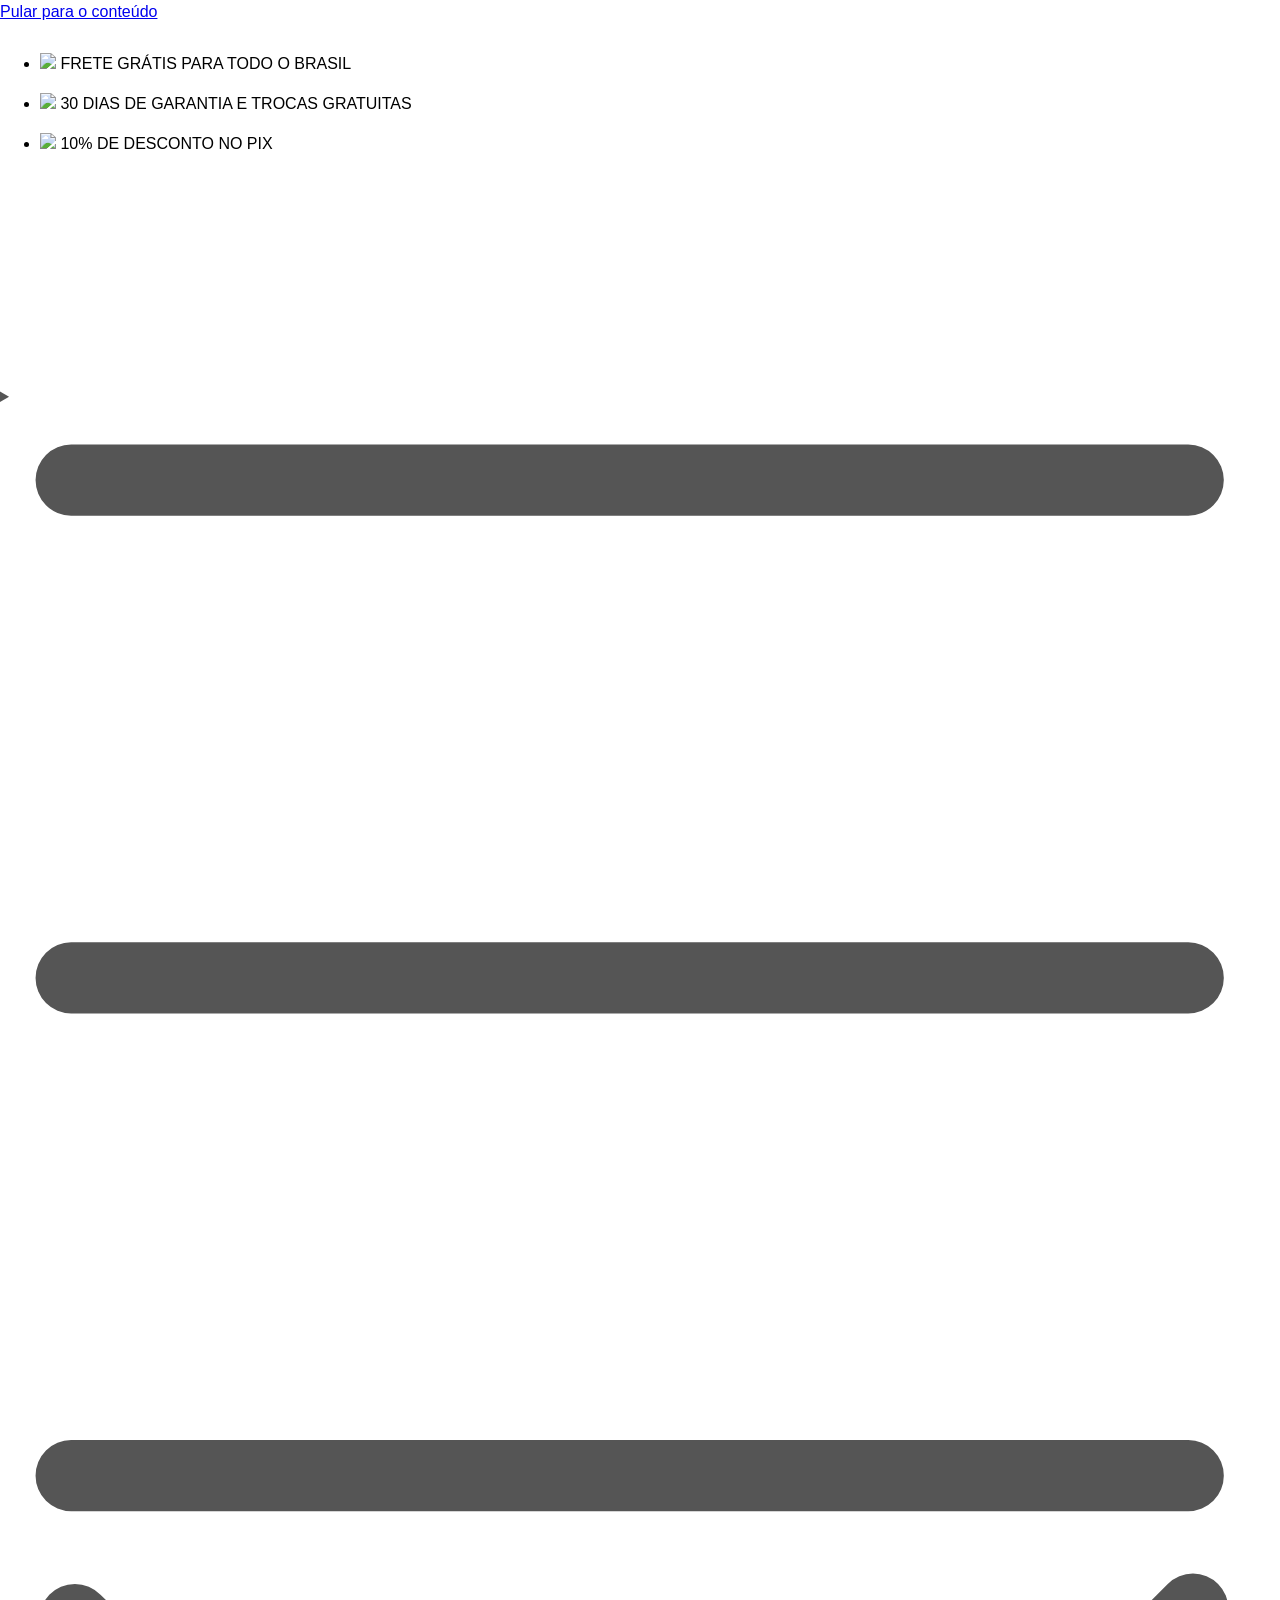
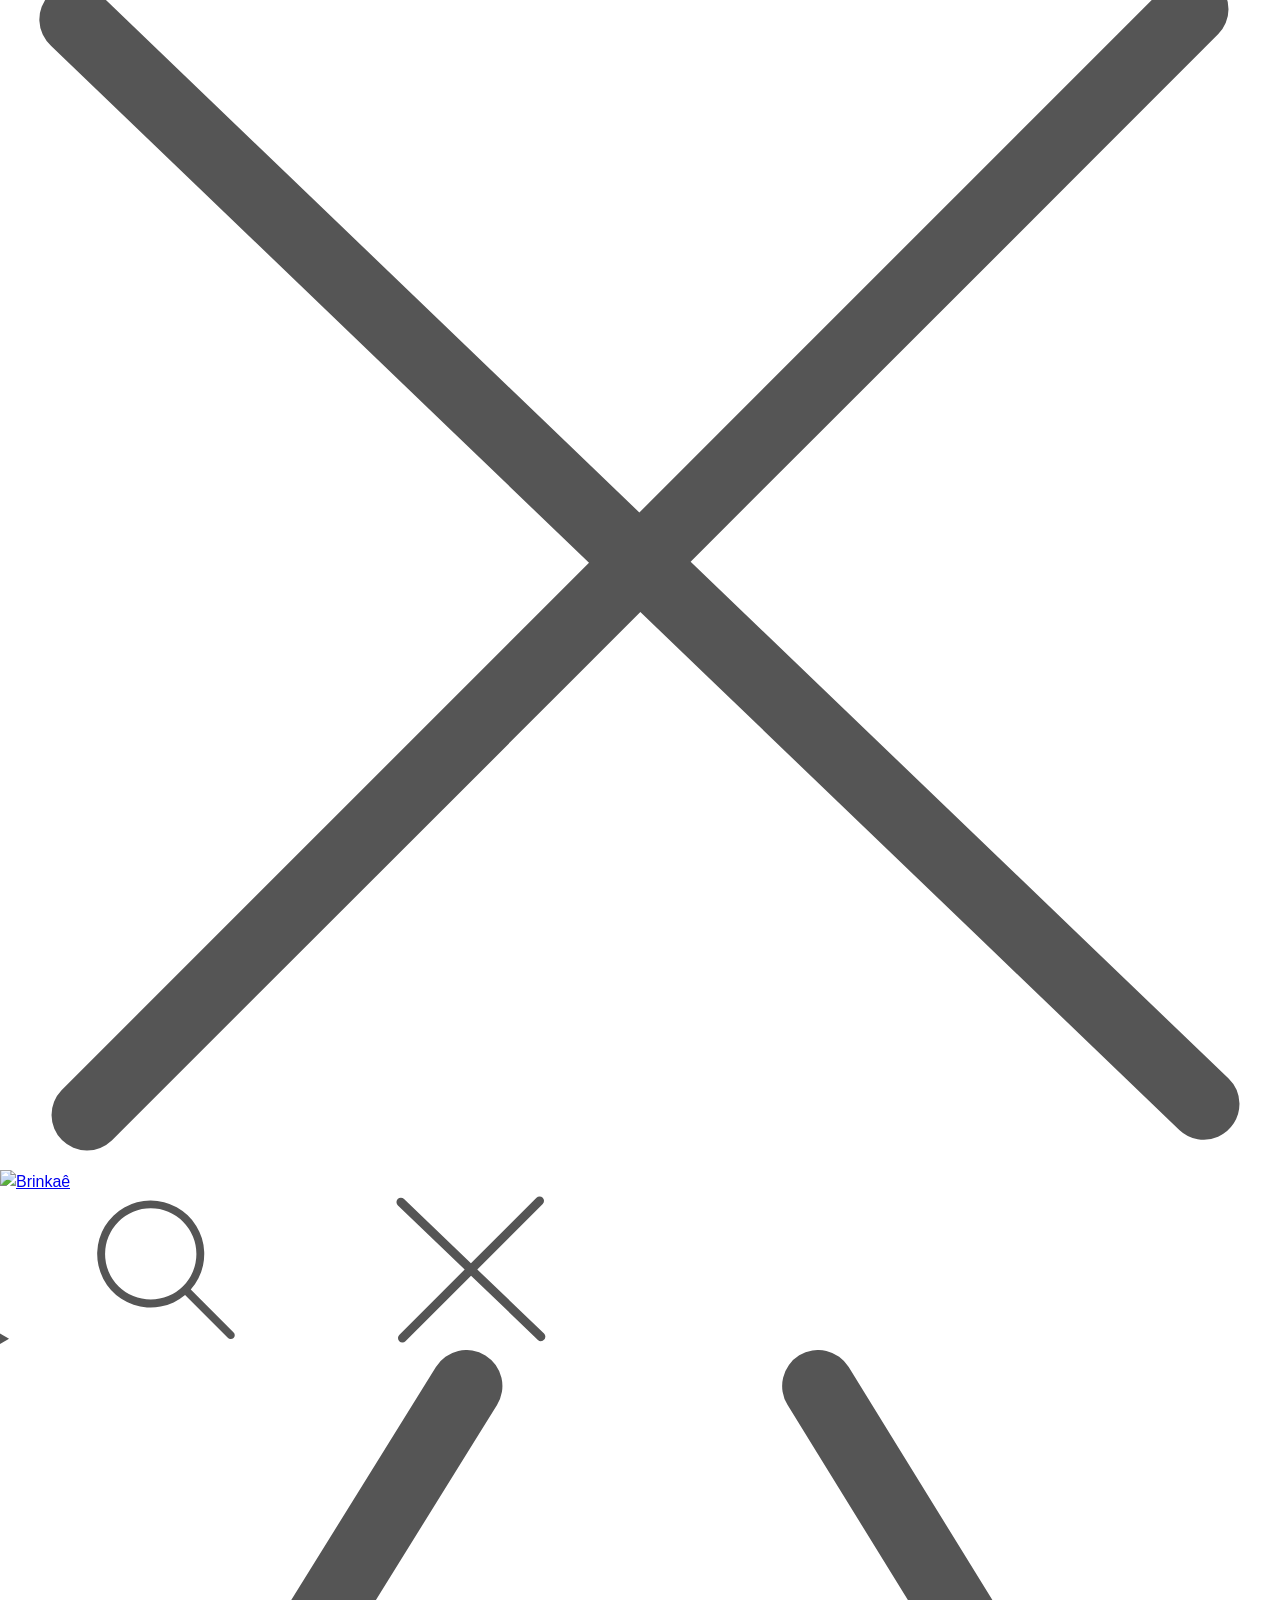
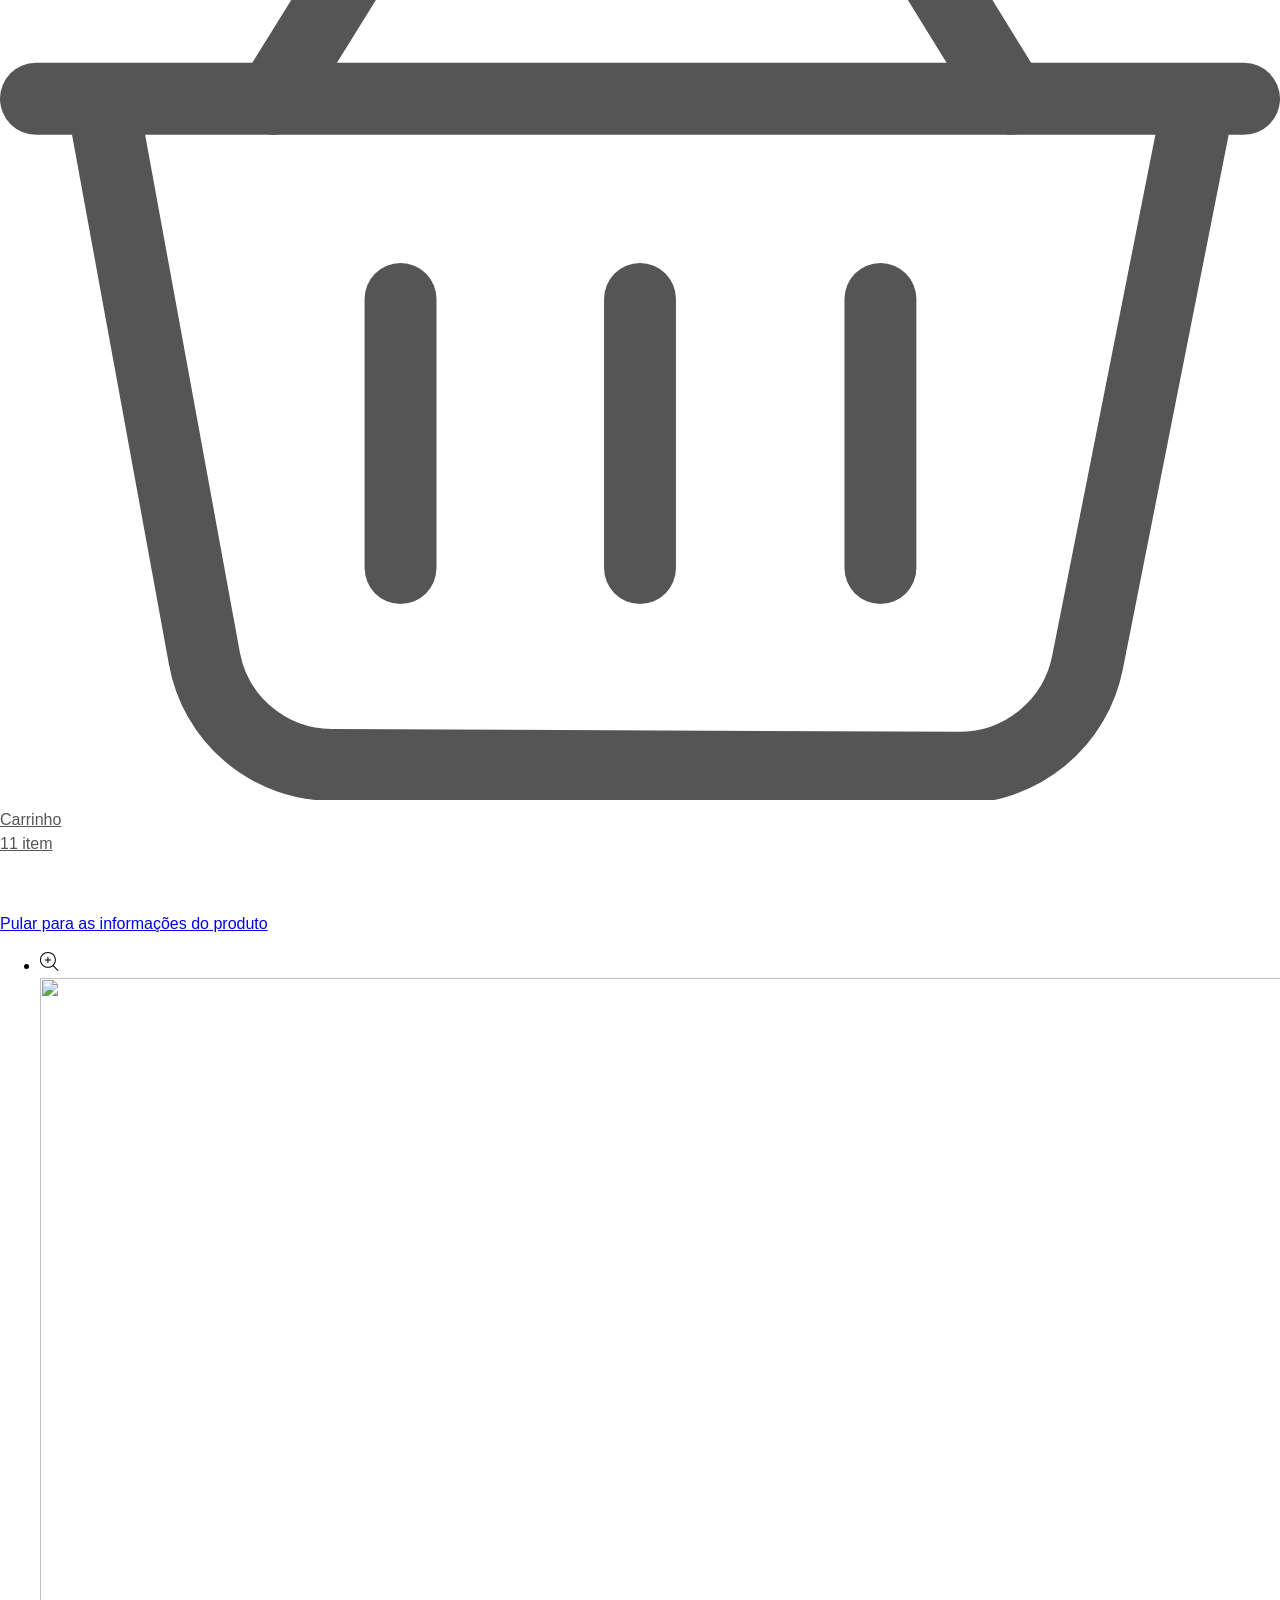
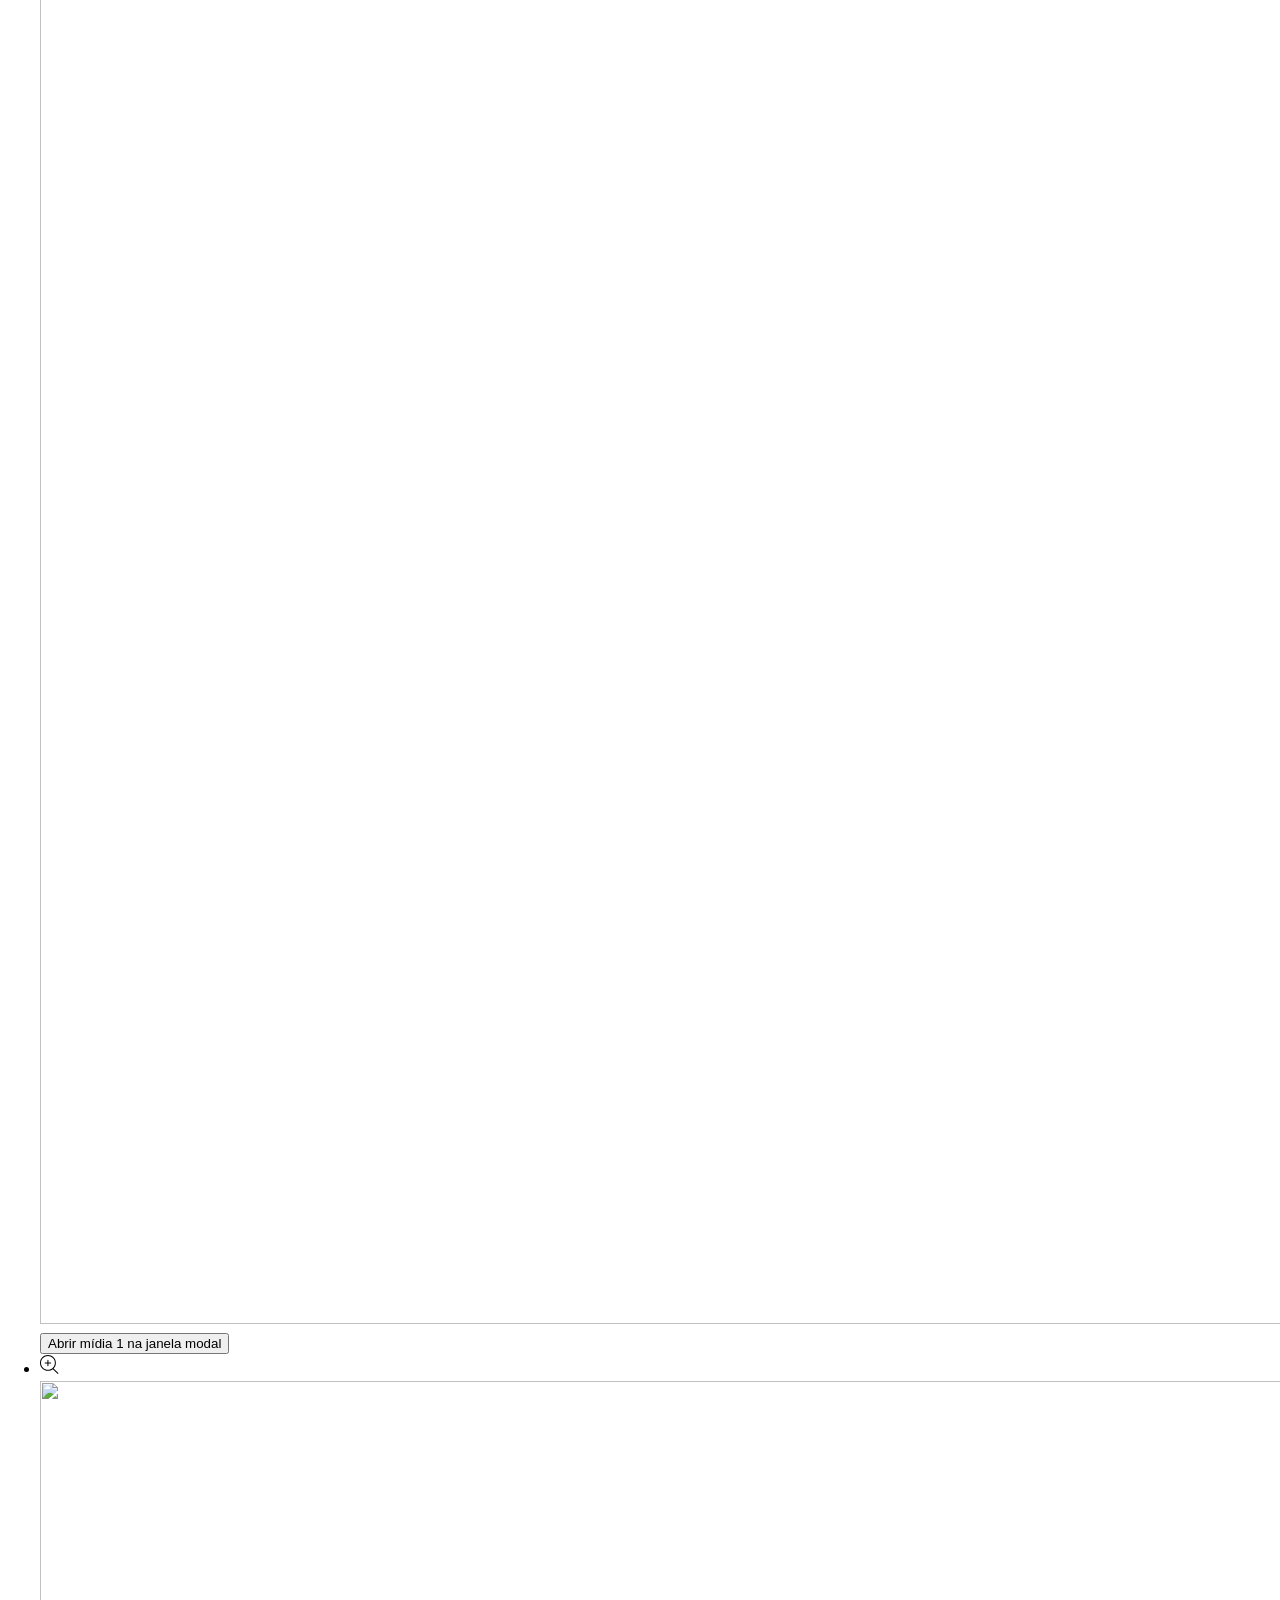
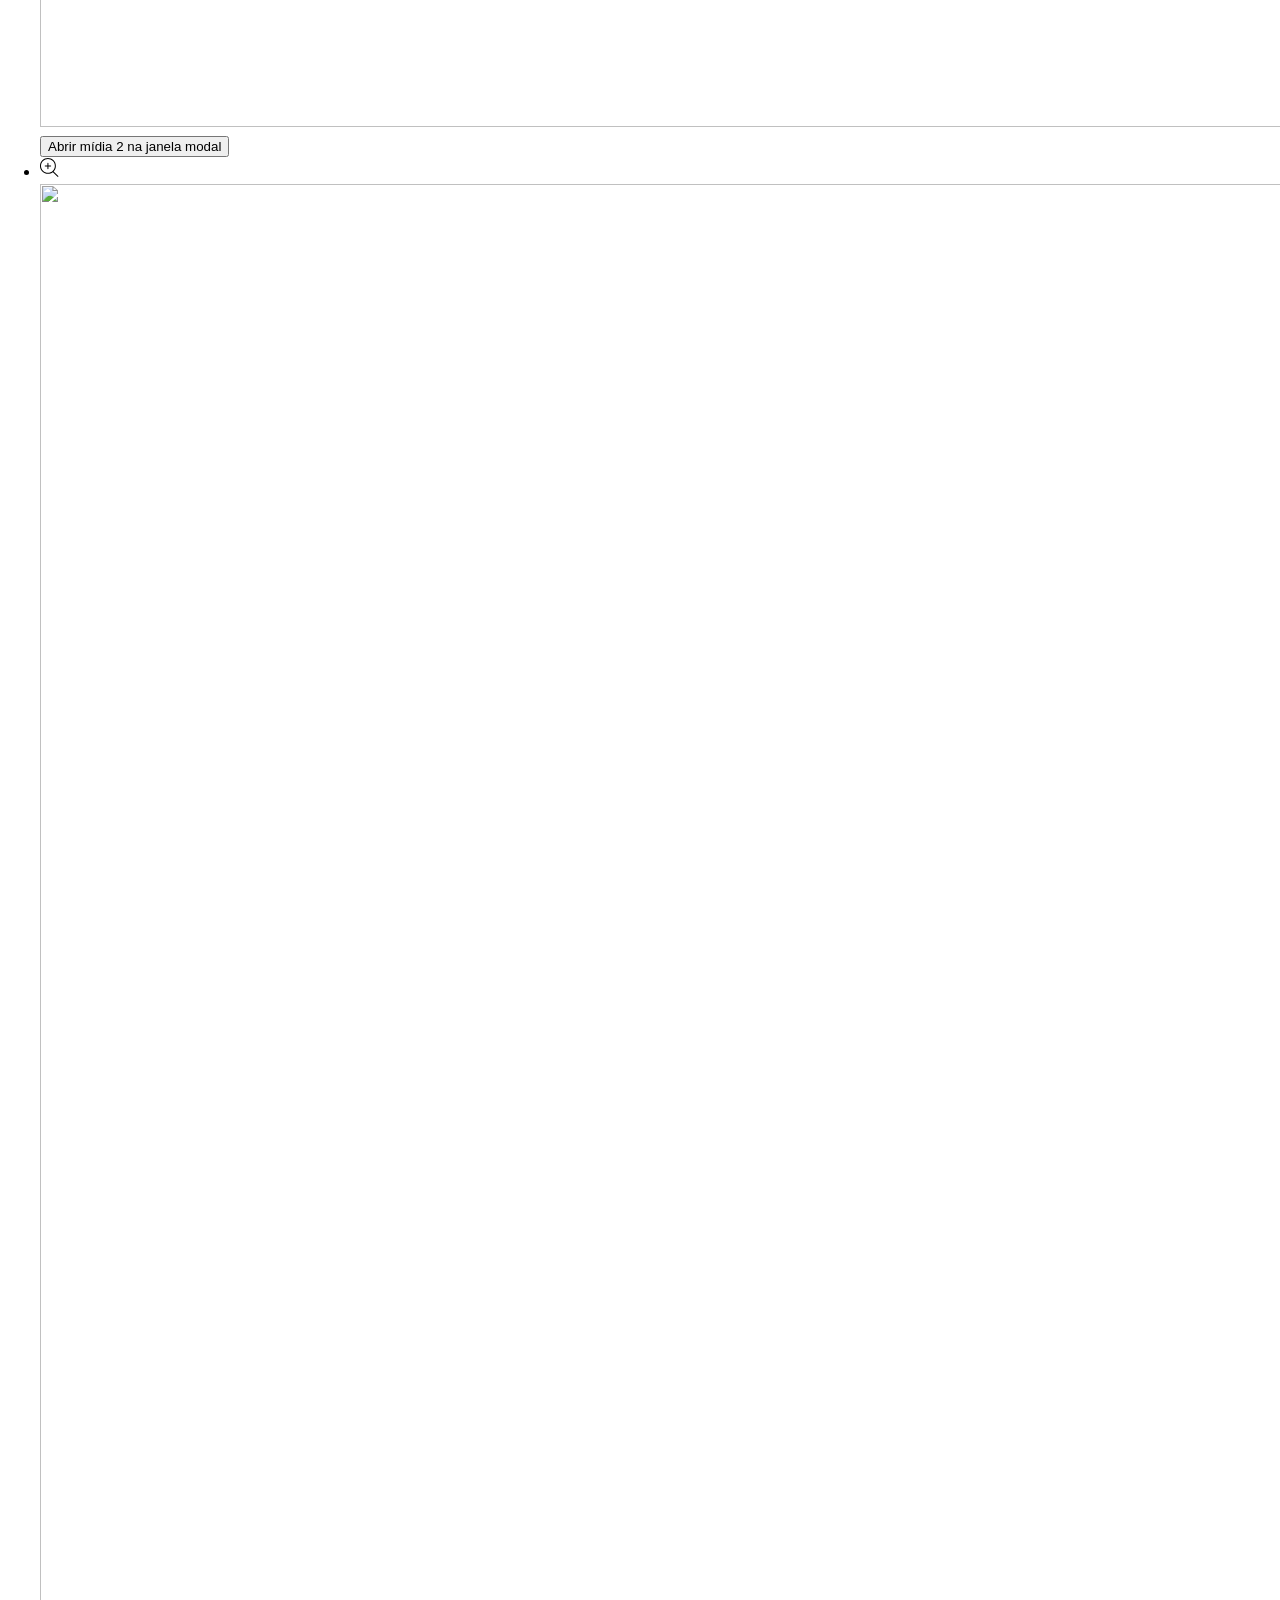
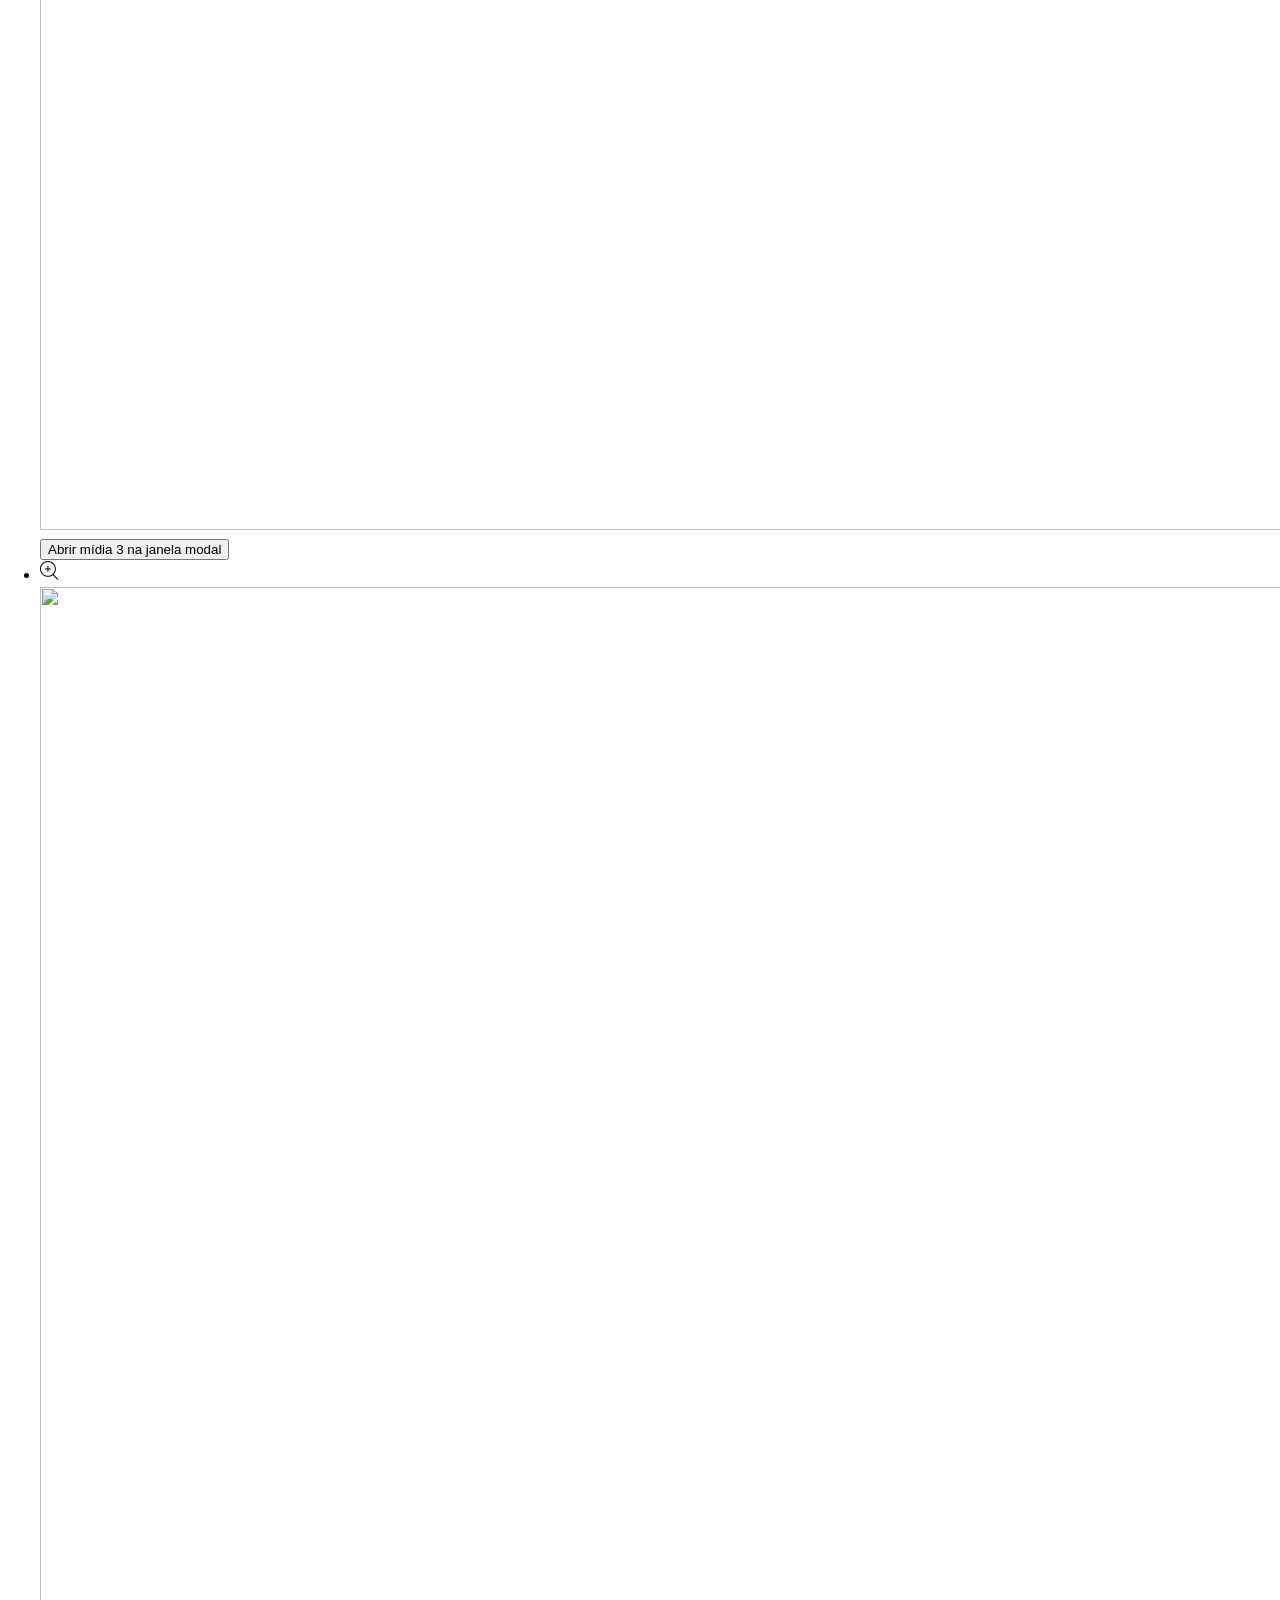
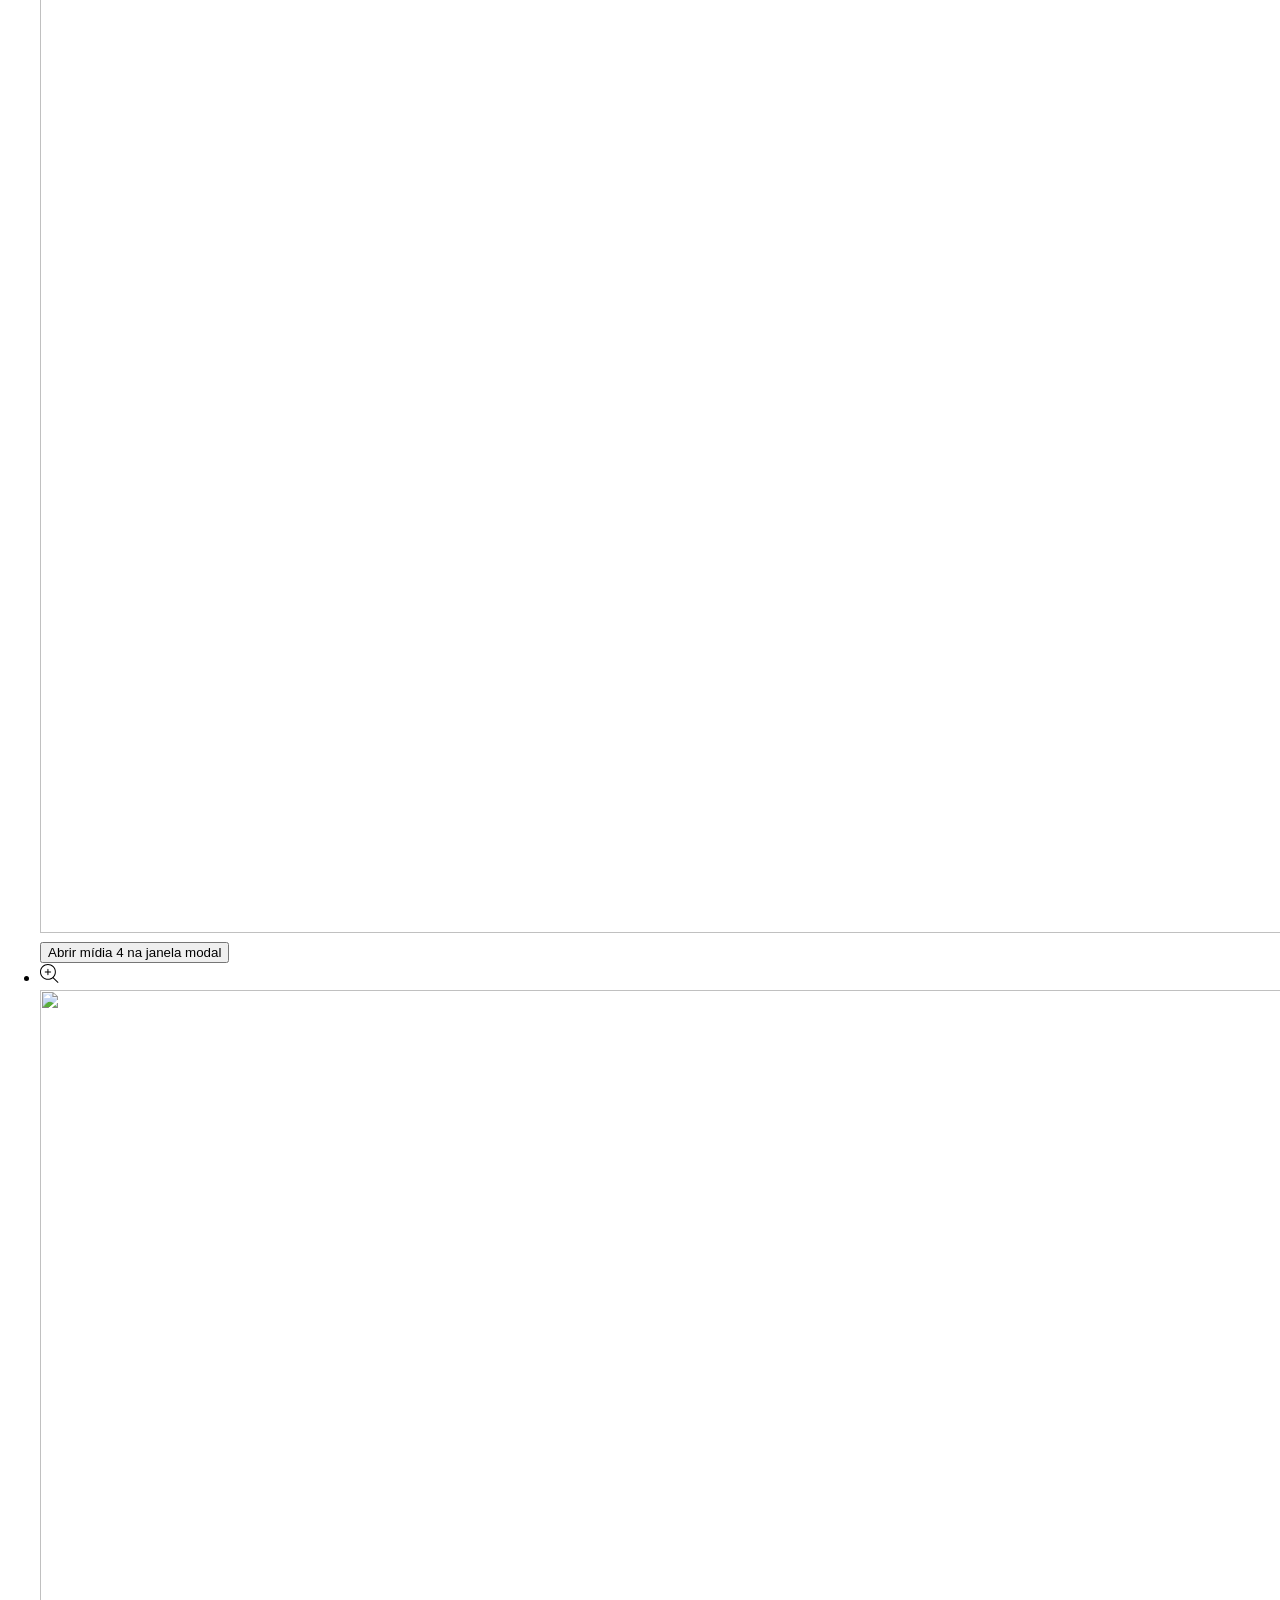
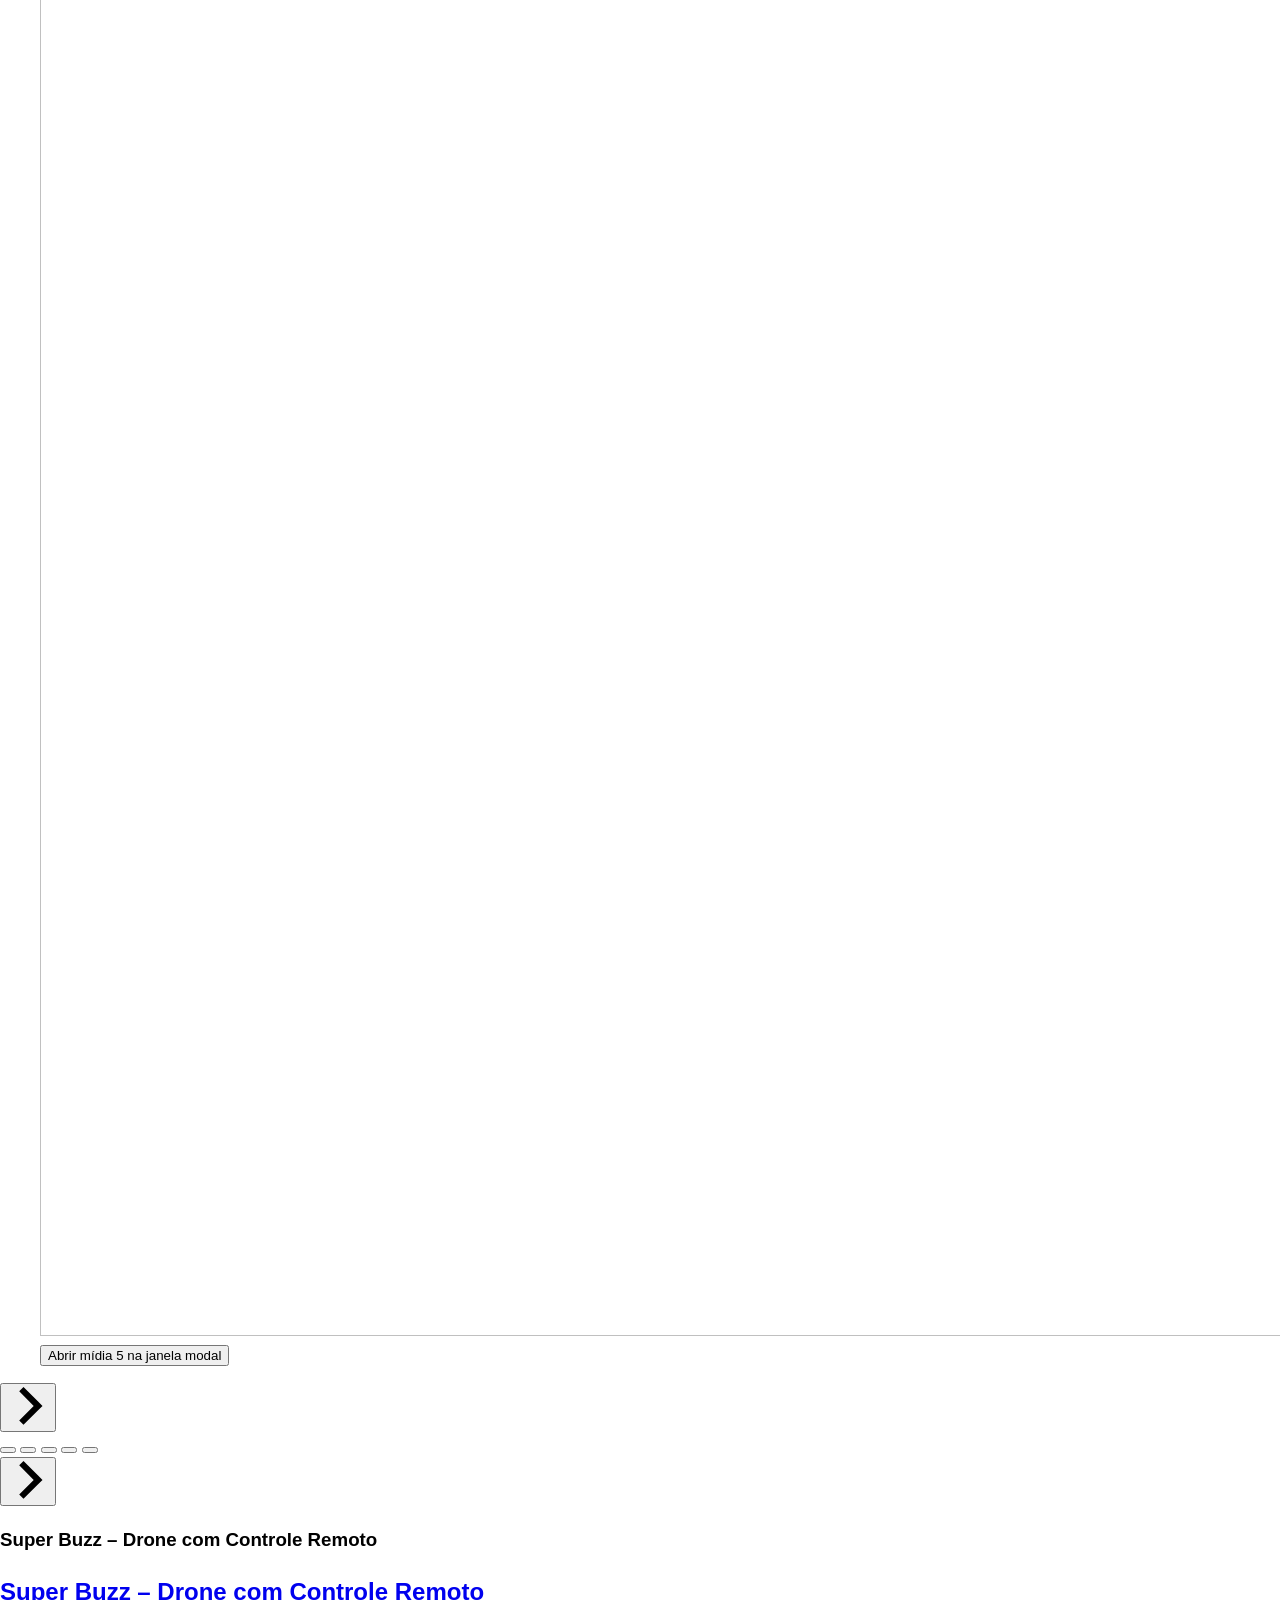
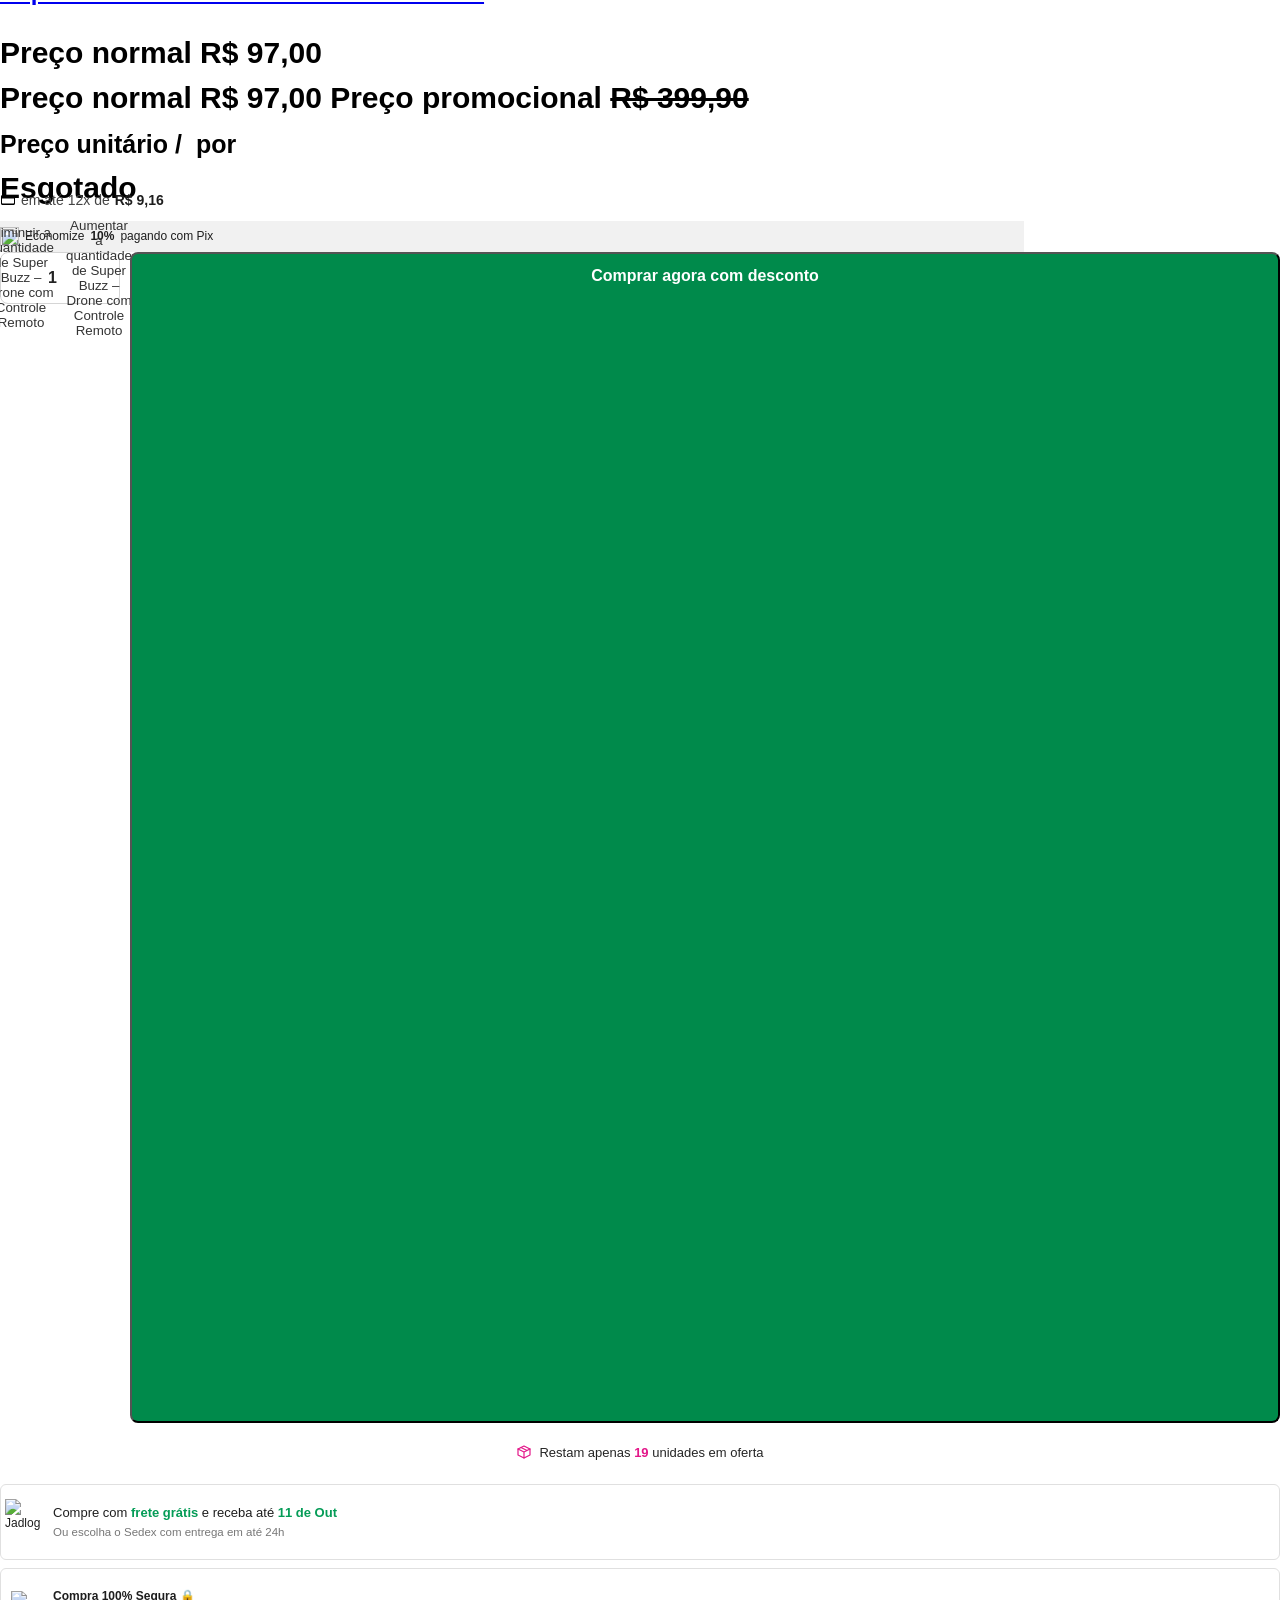
==== commit abae67a0: "Atualiza preço do Super Buzz para R$ 97" ====
--- a/brinkaebrasil.com/products/super-buzz-drone-com-controle-remoto.html
+++ b/brinkaebrasil.com/products/super-buzz-drone-com-controle-remoto.html
@@ -45,7 +45,7 @@
 <meta property="og:description" content="O PRESENTE PERFEITO PARA SURPREENDER NESTE DIA DAS CRIANÇAS 🎁🚀 Uma opção diferente para quem quer sair dos presentes de sempre, pois é fácil de pilotar, divertido e feito para transformar qualquer brincadeira em uma nova missão FÁCIL DE CONTROLAR, RESISTENTE E SEGURO Com voo estável, controle simples e estrutura em ABS"><meta property="og:image" content="http://brinkaebrasil.com/cdn/shop/files/download_5.gif?v=1789278919">
   <meta property="og:image:secure_url" content="https://brinkaebrasil.com/cdn/shop/files/download_5.gif?v=1789278919">
   <meta property="og:image:width" content="1200">
-  <meta property="og:image:height" content="1200"><meta property="og:price:amount" content="109,90">
+  <meta property="og:image:height" content="1200"><meta property="og:price:amount" content="97,00">
   <meta property="og:price:currency" content="BRL"><meta name="twitter:card" content="summary_large_image">
 <meta name="twitter:title" content="Super Buzz – Drone com Controle Remoto">
 <meta name="twitter:description" content="O PRESENTE PERFEITO PARA SURPREENDER NESTE DIA DAS CRIANÇAS 🎁🚀 Uma opção diferente para quem quer sair dos presentes de sempre, pois é fácil de pilotar, divertido e feito para transformar qualquer brincadeira em uma nova missão FÁCIL DE CONTROLAR, RESISTENTE E SEGURO Com voo estável, controle simples e estrutura em ABS">
@@ -558,11 +558,11 @@
 <script>
   window.__TREKKIE_SHIM_QUEUE = window.__TREKKIE_SHIM_QUEUE || [];
 </script>
-<script>(function(){var wpmLoader=function(){"use strict";var e=/Googlebot|Storebot-Google|bingbot|Baiduspider|YandexBot|DuckDuckBot|Slurp|facebookexternalhit|Twitterbot|LinkedInBot|Applebot|AdsBot-Google|Mediapartners-Google|APIs-Google|PetalBot|SemrushBot|AhrefsBot|MJ12bot|DotBot|Acunetix|PerplexityBot|Perplexity-User/i,t=/bytedance/i;function i(){try{var e=document.cookie;if(!e||"string"!=typeof e)return;for(var t=0,i=e.split(";");t<i.length;t++){var n=i[t],r=n.indexOf("=");if(-1!==r){var o=n.slice(0,r).trim();if(o){var a=void 0;try{a=decodeURIComponent(o)}catch(e){a=o}if("_shopify_s"===a){var d=n.slice(r+1).trim();try{return decodeURIComponent(d)}catch(e){return d}}}}}return}catch(e){return}}function n(e){try{"undefined"!=typeof console&&"function"==typeof console.warn&&console.warn(e)}catch(e){}}function r(e,t){return"string"==typeof e&&e.length>0&&e.length<=t?e:void 0}function o(e){var t;switch(null==(t=null==e?void 0:e.navigation)?void 0:t.type){case 0:return"navigate";case 1:return"reload";case 2:return"back_forward";default:return}}function a(){var e,t,i;try{var n=null==(i=null==(t=null==(e=self.ShopifyAnalytics)?void 0:e.lib)?void 0:t.trekkie)?void 0:i.state;return"awaiting-consent"===n||"initialized"===n?n:void 0}catch(e){return}}return function(d,s,u,l){var c=arguments.length>4&&void 0!==arguments[4]?arguments[4]:{};try{var p=c.trekkieShim;!0!==p&&"true"!==p||null!=window.__TREKKIE_SHIM_QUEUE||(window.__TREKKIE_SHIM_QUEUE=[])}catch(e){}var f,v,h,y,g=(v=(f={modern:/Edge?\/(1{2}[4-9]|1[2-9]\d|[2-9]\d{2}|\d{4,})\.\d+(\.\d+|)|Firefox\/(1{2}[4-9]|1[2-9]\d|[2-9]\d{2}|\d{4,})\.\d+(\.\d+|)|Chrom(ium|e)\/(9{2}|\d{3,})\.\d+(\.\d+|)|(Maci|X1{2}).+ Version\/(15\.\d+|(1[6-9]|[2-9]\d|\d{3,})\.\d+)([,.]\d+|)( \(\w+\)|)( Mobile\/\w+|) Safari\/|Chrome.+OPR\/(9{2}|\d{3,})\.\d+\.\d+|(CPU[ +]OS|iPhone[ +]OS|CPU[ +]iPhone|CPU IPhone OS|CPU iPad OS)[ +]+(15[._]\d+|(1[6-9]|[2-9]\d|\d{3,})[._]\d+)([._]\d+|)|Android:?[ /-](14[89]|1[5-9]\d|[2-9]\d{2}|\d{4,})(\.\d+|)(\.\d+|)|Android.+Firefox\/(15\d|1[6-9]\d|[2-9]\d{2}|\d{4,})\.\d+(\.\d+|)|Android.+Chrom(ium|e)\/(14[89]|1[5-9]\d|[2-9]\d{2}|\d{4,})\.\d+(\.\d+|)|SamsungBrowser\/([2-9]\d|\d{3,})\.\d+/,legacy:/Edge?\/(1[6-9]|[2-9]\d|\d{3,})\.\d+(\.\d+|)|Firefox\/(5[4-9]|[6-9]\d|\d{3,})\.\d+(\.\d+|)|Chrom(ium|e)\/(5[1-9]|[6-9]\d|\d{3,})\.\d+(\.\d+|)([\d.]+$|.*Safari\/(?![\d.]+ Edge\/[\d.]+$))|(Maci|X1{2}).+ Version\/(10\.\d+|(1[1-9]|[2-9]\d|\d{3,})\.\d+)([,.]\d+|)( \(\w+\)|)( Mobile\/\w+|) Safari\/|Chrome.+OPR\/(3[89]|[4-9]\d|\d{3,})\.\d+\.\d+|(CPU[ +]OS|iPhone[ +]OS|CPU[ +]iPhone|CPU IPhone OS|CPU iPad OS)[ +]+(10[._]\d+|(1[1-9]|[2-9]\d|\d{3,})[._]\d+)([._]\d+|)|Android:?[ /-](14[89]|1[5-9]\d|[2-9]\d{2}|\d{4,})(\.\d+|)(\.\d+|)|Mobile Safari.+OPR\/([89]\d|\d{3,})\.\d+\.\d+|Android.+Firefox\/(15\d|1[6-9]\d|[2-9]\d{2}|\d{4,})\.\d+(\.\d+|)|Android.+Chrom(ium|e)\/(14[89]|1[5-9]\d|[2-9]\d{2}|\d{4,})\.\d+(\.\d+|)|Android.+(UC? ?Browser|UCWEB|U3)[ /]?(15\.([5-9]|\d{2,})|(1[6-9]|[2-9]\d|\d{3,})\.\d+)\.\d+|SamsungBrowser\/(5\.\d+|([6-9]|\d{2,})\.\d+)|Android.+MQ{2}Browser\/(14(\.(9|\d{2,})|)|(1[5-9]|[2-9]\d|\d{3,})(\.\d+|))(\.\d+|)|K[Aa][Ii]OS\/(3\.\d+|([4-9]|\d{2,})\.\d+)(\.\d+|)/}).modern,h=f.legacy,(y=navigator.userAgent).match(e)?"bot":y.match(v)?"modern":y.match(h)?"legacy":y.match(t)?"bot":"unknown"),m=function(e){var t,i,n=r(e,128);try{var a=window.performance,d=null==(t=null==a?void 0:a.getEntriesByType)?void 0:t.call(a,"navigation")[0];if(!d)return{requestId:n,navigationType:o(a)};var s="type"in d?r(d.type,64):void 0,u="serverTiming"in d&&Array.isArray(d.serverTiming)?d.serverTiming:[];return{requestId:null!=n?n:r(null==(i=u.find(function(e){return"requestID"===e.name}))?void 0:i.description,128),navigationType:s}}catch(e){return{requestId:n}}}(c.requestId),w=function(e){var t=e.version,r=e.browserTarget,o=e.surface,a=e.shopId,d=e.monorailEndpoint,s=window.location.href;return{emit:function(e){var u=e.status,l=e.errorMsg,c=e.failureReason,p=e.useKeepaliveFallback,f=void 0!==p&&p,v=e.navigationType,h=e.pagehidePersisted,y=e.requestId,g=e.trekkieState;if(d){var m,w;try{var b=(new Date).getTime();m=JSON.stringify({metadata:{event_sent_at_ms:b},events:[{schema_id:"web_pixels_manager_load/3.3",payload:{version:t,bundle_target:r,page_url:s,status:u,surface:o,error_msg:l,failure_reason:c,navigation_type:v,pagehide_persisted:h,request_id:y,trekkie_state:g,shop_id:a,visit_token:i()},metadata:{event_created_at_ms:b}}]})}catch(e){return}try{if("function"==typeof window.navigator.sendBeacon&&-1===(w=window.navigator.userAgent).indexOf("iPhone; CPU iPhone OS 12_")&&-1===w.indexOf("iPad; CPU OS 12_")&&-1===w.indexOf("iPod touch; CPU iPhone OS 12_")&&window.navigator.sendBeacon.bind(window.navigator)(d,m))return}catch(e){}if(f)try{"function"==typeof window.fetch&&window.fetch(d,{method:"POST",headers:{"Content-Type":"text/plain"},body:m,keepalive:!0}).catch(function(){})}catch(e){}else try{var _=new XMLHttpRequest;_.open("POST",d,!0),_.setRequestHeader("Content-Type","text/plain"),_.send(m)}catch(e){n("[Web Pixels Manager] Got an unhandled error while logging to Monorail.")}}else n("[Web Pixels Manager] No Monorail endpoint provided, skipping logging.")}}}({version:u,browserTarget:g,surface:d.surface,shopId:d.shopId,monorailEndpoint:d.monorailEndpoint});if(Boolean(null==(_=null==(b=window.Shopify)?void 0:b.analytics)?void 0:_.replayQueue))w.emit({status:"setup-skipped",errorMsg:"replay queue already initialized."});else{var b,_;w.emit({status:"setup-started"}),window.Shopify=window.Shopify||{};var S=window.Shopify;S.analytics=S.analytics||{};var P=S.analytics;P.replayQueue=[],P.publish=function(e,t,i){return P.replayQueue.push([e,t,i]),!0};try{self.performance.mark("wpm:start")}catch(e){}var k,C="modern"===g?"modern":"legacy",E=(null!=l?l:{modern:"",legacy:""})[C],I=[(k={baseUrl:s,hashVersion:u,buildTarget:C}).baseUrl,"/wpm","/b",k.hashVersion,"modern"===k.buildTarget?"m":"l",".js"].join(""),O=!1,T=!1;try{c.browserTarget=g,function(){O=!0;try{window.addEventListener("pagehide",M)}catch(e){O=!1}}(),R(function(){try{R(x)}catch(e){D(e)}}),w.emit({status:"loading",requestId:m.requestId,navigationType:m.navigationType,trekkieState:a()})}catch(e){D(e)}}function U(){var e;if(q(),!function(){var e,t;return Boolean(null==(t=null==(e=window.Shopify)?void 0:e.analytics)?void 0:t.initialized)}()){var t,i,n;try{if("function"!=typeof(null==(e=window.webPixelsManager)?void 0:e.init))return void A();if(!(null!==(n=i=t=window.webPixelsManager.init(d))&&"function"!=typeof n&&Object(n)===n&&"publish"in i&&"function"==typeof i.publish&&"publishCustomEvent"in i&&"function"==typeof i.publishCustomEvent&&"visitor"in i&&"function"==typeof i.visitor))return void A()}catch(e){return void A(e)}var r=window.Shopify.analytics;r.replayQueue.forEach(function(e){var i=e[0],n=e[1],r=e[2];t.publishCustomEvent(i,n,r)}),r.replayQueue=[],r.publish=t.publishCustomEvent,r.visitor=t.visitor,r.initialized=!0}}function A(e){B("manager_api_unavailable",void 0===e?void 0:Q(e))}function x(){B("script_load_failed","".concat(I," has failed to load"))}function B(e,t){T||(T=!0,q(),w.emit({status:"failed",errorMsg:t,failureReason:e,requestId:m.requestId,navigationType:m.navigationType,trekkieState:a()}))}function M(e){O&&(q(),w.emit({status:"pagehide-while-loading",useKeepaliveFallback:!0,pagehidePersisted:e.persisted,requestId:m.requestId,navigationType:m.navigationType,trekkieState:a()}))}function q(){O=!1;try{window.removeEventListener("pagehide",M)}catch(e){}}function R(e){var t;!function(e){var t=e.src,i=e.async,n=void 0===i||i,r=e.onload,o=e.onerror,a=e.sri,d=e.scriptDataAttributes,s=void 0===d?{}:d,u=document.createElement("script"),l=document.querySelector("head"),c=document.querySelector("body");if(u.async=n,u.src=t,a&&(u.integrity=a,u.crossOrigin="anonymous"),s)for(var p in s)if(Object.prototype.hasOwnProperty.call(s,p))try{u.dataset[p]=String(s[p])}catch(e){}if(r&&u.addEventListener("load",r),o&&u.addEventListener("error",o),l)l.appendChild(u);else{if(!c)throw new Error("Did not find a head or body element to append the script");c.appendChild(u)}}({src:I,async:!0,onload:U,onerror:e,sri:(t=E,"string"==typeof t&&/^sha384-[A-Za-z0-9+/=]+$/.test(t)?E:""),scriptDataAttributes:c})}function D(e){B("script_append_failed",Q(e))}function Q(e){return e instanceof Error?e.message:"Unknown error"}}}();wpmLoader({shopId: 64009404658,storefrontBaseUrl: "https://brinkaebrasil.com",extensionsBaseUrl: "https://extensions.shopifycdn.com/cdn/shopifycloud/web-pixels-manager",monorailEndpoint: "https://brinkaebrasil.com/.well-known/shopify/monorail/unstable/produce_batch",surface: "storefront-renderer",enabledBetaFlags: ["4c64608a","16072cab","8450a54b"],webPixelsConfigList: [{"id":"shopify-app-pixel","configuration":"{}","eventPayloadVersion":"v1","runtimeContext":"STRICT","scriptVersion":"0530","apiClientId":"shopify-pixel","type":"APP","privacyPurposes":["ANALYTICS","MARKETING"]},{"id":"shopify-custom-pixel","eventPayloadVersion":"v1","runtimeContext":"LAX","scriptVersion":"0530","apiClientId":"shopify-pixel","type":"CUSTOM","privacyPurposes":["ANALYTICS","MARKETING"]}],isMerchantRequest: false,initData: {"shop":{"name":"Brinkaê","paymentSettings":{"currencyCode":"BRL"},"myshopifyDomain":"ladiescreative-3426.myshopify.com","countryCode":"BR","storefrontUrl":"https:\/\/brinkaebrasil.com"},"customer":null,"cart":{"cost":{"totalAmount":{"amount":109.9,"currencyCode":"BRL"}},"lines":[{"cost":{"totalAmount":{"amount":109.9,"currencyCode":"BRL"}},"merchandise":{"price":{"amount":109.9,"currencyCode":"BRL"},"product":{"title":"Super Buzz – Drone com Controle Remoto","vendor":"Brinkaê","id":"9260015091954","untranslatedTitle":"Super Buzz – Drone com Controle Remoto","url":"\/products\/super-buzz-drone-com-controle-remoto","type":""},"id":"50073265668338","image":{"src":"\/\/brinkaebrasil.com\/cdn\/shop\/files\/download_5.gif?v=1789278919"},"sku":null,"title":"Default Title","untranslatedTitle":"Default Title"},"quantity":1}],"totalQuantity":1,"attributes":[],"id":"hWNHjUEdVtA4BiO6jcGtmi1a"},"checkout":null,"productVariants":[{"price":{"amount":109.9,"currencyCode":"BRL"},"product":{"title":"Super Buzz – Drone com Controle Remoto","vendor":"Brinkaê","id":"9260015091954","untranslatedTitle":"Super Buzz – Drone com Controle Remoto","url":"\/products\/super-buzz-drone-com-controle-remoto","type":""},"id":"50073265668338","image":{"src":"\/\/brinkaebrasil.com\/cdn\/shop\/files\/download_5.gif?v=1789278919"},"sku":null,"title":"Default Title","untranslatedTitle":"Default Title"}],"products":[{"id":"9260015091954","handle":"super-buzz-drone-com-controle-remoto","isCollective":null,"title":"Super Buzz – Drone com Controle Remoto","type":null,"untranslatedTitle":"Super Buzz – Drone com Controle Remoto","url":"\/products\/super-buzz-drone-com-controle-remoto","vendor":"Brinkaê","remoteShopId":null,"variants":[{"id":"50073265668338","image":{"src":"\/\/brinkaebrasil.com\/cdn\/shop\/files\/download_5.gif?v=1789278919"},"price":{"amount":109.9,"currencyCode":"BRL"},"sku":null,"title":"Default Title","untranslatedTitle":"Default Title"}]}],"purchasingCompany":null},},"https://brinkaebrasil.com/cdn","7ec887c8w14f9f074p854094e1m1370c602",{"modern":"","legacy":""},{"trekkieShim":true,"agentContext":true,"apiClientId":"580111","facebookCapiEnabled":"true","themeId":"188916433138","themePublished":"true","eventMetadataId":"3867e0cc-53ac-492b-9320-8e7c7124a810","pageType":"product","resourceId":"9260015091954","shopId":"64009404658","storefrontBaseUrl":"https:\/\/brinkaebrasil.com","extensionBaseUrl":"https:\/\/extensions.shopifycdn.com\/cdn\/shopifycloud\/web-pixels-manager","surface":"storefront-renderer","enabledBetaFlags":"[\"4c64608a\", \"16072cab\", \"8450a54b\"]","isMerchantRequest":"false","hashVersion":"7ec887c8w14f9f074p854094e1m1370c602","publish":"custom","events":"[[\"page_viewed\",{}],[\"product_viewed\",{\"productVariant\":{\"price\":{\"amount\":109.9,\"currencyCode\":\"BRL\"},\"product\":{\"title\":\"Super Buzz – Drone com Controle Remoto\",\"vendor\":\"Brinkaê\",\"id\":\"9260015091954\",\"untranslatedTitle\":\"Super Buzz – Drone com Controle Remoto\",\"url\":\"\/products\/super-buzz-drone-com-controle-remoto\",\"type\":\"\"},\"id\":\"50073265668338\",\"image\":{\"src\":\"\/\/brinkaebrasil.com\/cdn\/shop\/files\/download_5.gif?v=1789278919\"},\"sku\":null,\"title\":\"Default Title\",\"untranslatedTitle\":\"Default Title\"}}]]"});})();</script><script>
+<script>(function(){var wpmLoader=function(){"use strict";var e=/Googlebot|Storebot-Google|bingbot|Baiduspider|YandexBot|DuckDuckBot|Slurp|facebookexternalhit|Twitterbot|LinkedInBot|Applebot|AdsBot-Google|Mediapartners-Google|APIs-Google|PetalBot|SemrushBot|AhrefsBot|MJ12bot|DotBot|Acunetix|PerplexityBot|Perplexity-User/i,t=/bytedance/i;function i(){try{var e=document.cookie;if(!e||"string"!=typeof e)return;for(var t=0,i=e.split(";");t<i.length;t++){var n=i[t],r=n.indexOf("=");if(-1!==r){var o=n.slice(0,r).trim();if(o){var a=void 0;try{a=decodeURIComponent(o)}catch(e){a=o}if("_shopify_s"===a){var d=n.slice(r+1).trim();try{return decodeURIComponent(d)}catch(e){return d}}}}}return}catch(e){return}}function n(e){try{"undefined"!=typeof console&&"function"==typeof console.warn&&console.warn(e)}catch(e){}}function r(e,t){return"string"==typeof e&&e.length>0&&e.length<=t?e:void 0}function o(e){var t;switch(null==(t=null==e?void 0:e.navigation)?void 0:t.type){case 0:return"navigate";case 1:return"reload";case 2:return"back_forward";default:return}}function a(){var e,t,i;try{var n=null==(i=null==(t=null==(e=self.ShopifyAnalytics)?void 0:e.lib)?void 0:t.trekkie)?void 0:i.state;return"awaiting-consent"===n||"initialized"===n?n:void 0}catch(e){return}}return function(d,s,u,l){var c=arguments.length>4&&void 0!==arguments[4]?arguments[4]:{};try{var p=c.trekkieShim;!0!==p&&"true"!==p||null!=window.__TREKKIE_SHIM_QUEUE||(window.__TREKKIE_SHIM_QUEUE=[])}catch(e){}var f,v,h,y,g=(v=(f={modern:/Edge?\/(1{2}[4-9]|1[2-9]\d|[2-9]\d{2}|\d{4,})\.\d+(\.\d+|)|Firefox\/(1{2}[4-9]|1[2-9]\d|[2-9]\d{2}|\d{4,})\.\d+(\.\d+|)|Chrom(ium|e)\/(9{2}|\d{3,})\.\d+(\.\d+|)|(Maci|X1{2}).+ Version\/(15\.\d+|(1[6-9]|[2-9]\d|\d{3,})\.\d+)([,.]\d+|)( \(\w+\)|)( Mobile\/\w+|) Safari\/|Chrome.+OPR\/(9{2}|\d{3,})\.\d+\.\d+|(CPU[ +]OS|iPhone[ +]OS|CPU[ +]iPhone|CPU IPhone OS|CPU iPad OS)[ +]+(15[._]\d+|(1[6-9]|[2-9]\d|\d{3,})[._]\d+)([._]\d+|)|Android:?[ /-](14[89]|1[5-9]\d|[2-9]\d{2}|\d{4,})(\.\d+|)(\.\d+|)|Android.+Firefox\/(15\d|1[6-9]\d|[2-9]\d{2}|\d{4,})\.\d+(\.\d+|)|Android.+Chrom(ium|e)\/(14[89]|1[5-9]\d|[2-9]\d{2}|\d{4,})\.\d+(\.\d+|)|SamsungBrowser\/([2-9]\d|\d{3,})\.\d+/,legacy:/Edge?\/(1[6-9]|[2-9]\d|\d{3,})\.\d+(\.\d+|)|Firefox\/(5[4-9]|[6-9]\d|\d{3,})\.\d+(\.\d+|)|Chrom(ium|e)\/(5[1-9]|[6-9]\d|\d{3,})\.\d+(\.\d+|)([\d.]+$|.*Safari\/(?![\d.]+ Edge\/[\d.]+$))|(Maci|X1{2}).+ Version\/(10\.\d+|(1[1-9]|[2-9]\d|\d{3,})\.\d+)([,.]\d+|)( \(\w+\)|)( Mobile\/\w+|) Safari\/|Chrome.+OPR\/(3[89]|[4-9]\d|\d{3,})\.\d+\.\d+|(CPU[ +]OS|iPhone[ +]OS|CPU[ +]iPhone|CPU IPhone OS|CPU iPad OS)[ +]+(10[._]\d+|(1[1-9]|[2-9]\d|\d{3,})[._]\d+)([._]\d+|)|Android:?[ /-](14[89]|1[5-9]\d|[2-9]\d{2}|\d{4,})(\.\d+|)(\.\d+|)|Mobile Safari.+OPR\/([89]\d|\d{3,})\.\d+\.\d+|Android.+Firefox\/(15\d|1[6-9]\d|[2-9]\d{2}|\d{4,})\.\d+(\.\d+|)|Android.+Chrom(ium|e)\/(14[89]|1[5-9]\d|[2-9]\d{2}|\d{4,})\.\d+(\.\d+|)|Android.+(UC? ?Browser|UCWEB|U3)[ /]?(15\.([5-9]|\d{2,})|(1[6-9]|[2-9]\d|\d{3,})\.\d+)\.\d+|SamsungBrowser\/(5\.\d+|([6-9]|\d{2,})\.\d+)|Android.+MQ{2}Browser\/(14(\.(9|\d{2,})|)|(1[5-9]|[2-9]\d|\d{3,})(\.\d+|))(\.\d+|)|K[Aa][Ii]OS\/(3\.\d+|([4-9]|\d{2,})\.\d+)(\.\d+|)/}).modern,h=f.legacy,(y=navigator.userAgent).match(e)?"bot":y.match(v)?"modern":y.match(h)?"legacy":y.match(t)?"bot":"unknown"),m=function(e){var t,i,n=r(e,128);try{var a=window.performance,d=null==(t=null==a?void 0:a.getEntriesByType)?void 0:t.call(a,"navigation")[0];if(!d)return{requestId:n,navigationType:o(a)};var s="type"in d?r(d.type,64):void 0,u="serverTiming"in d&&Array.isArray(d.serverTiming)?d.serverTiming:[];return{requestId:null!=n?n:r(null==(i=u.find(function(e){return"requestID"===e.name}))?void 0:i.description,128),navigationType:s}}catch(e){return{requestId:n}}}(c.requestId),w=function(e){var t=e.version,r=e.browserTarget,o=e.surface,a=e.shopId,d=e.monorailEndpoint,s=window.location.href;return{emit:function(e){var u=e.status,l=e.errorMsg,c=e.failureReason,p=e.useKeepaliveFallback,f=void 0!==p&&p,v=e.navigationType,h=e.pagehidePersisted,y=e.requestId,g=e.trekkieState;if(d){var m,w;try{var b=(new Date).getTime();m=JSON.stringify({metadata:{event_sent_at_ms:b},events:[{schema_id:"web_pixels_manager_load/3.3",payload:{version:t,bundle_target:r,page_url:s,status:u,surface:o,error_msg:l,failure_reason:c,navigation_type:v,pagehide_persisted:h,request_id:y,trekkie_state:g,shop_id:a,visit_token:i()},metadata:{event_created_at_ms:b}}]})}catch(e){return}try{if("function"==typeof window.navigator.sendBeacon&&-1===(w=window.navigator.userAgent).indexOf("iPhone; CPU iPhone OS 12_")&&-1===w.indexOf("iPad; CPU OS 12_")&&-1===w.indexOf("iPod touch; CPU iPhone OS 12_")&&window.navigator.sendBeacon.bind(window.navigator)(d,m))return}catch(e){}if(f)try{"function"==typeof window.fetch&&window.fetch(d,{method:"POST",headers:{"Content-Type":"text/plain"},body:m,keepalive:!0}).catch(function(){})}catch(e){}else try{var _=new XMLHttpRequest;_.open("POST",d,!0),_.setRequestHeader("Content-Type","text/plain"),_.send(m)}catch(e){n("[Web Pixels Manager] Got an unhandled error while logging to Monorail.")}}else n("[Web Pixels Manager] No Monorail endpoint provided, skipping logging.")}}}({version:u,browserTarget:g,surface:d.surface,shopId:d.shopId,monorailEndpoint:d.monorailEndpoint});if(Boolean(null==(_=null==(b=window.Shopify)?void 0:b.analytics)?void 0:_.replayQueue))w.emit({status:"setup-skipped",errorMsg:"replay queue already initialized."});else{var b,_;w.emit({status:"setup-started"}),window.Shopify=window.Shopify||{};var S=window.Shopify;S.analytics=S.analytics||{};var P=S.analytics;P.replayQueue=[],P.publish=function(e,t,i){return P.replayQueue.push([e,t,i]),!0};try{self.performance.mark("wpm:start")}catch(e){}var k,C="modern"===g?"modern":"legacy",E=(null!=l?l:{modern:"",legacy:""})[C],I=[(k={baseUrl:s,hashVersion:u,buildTarget:C}).baseUrl,"/wpm","/b",k.hashVersion,"modern"===k.buildTarget?"m":"l",".js"].join(""),O=!1,T=!1;try{c.browserTarget=g,function(){O=!0;try{window.addEventListener("pagehide",M)}catch(e){O=!1}}(),R(function(){try{R(x)}catch(e){D(e)}}),w.emit({status:"loading",requestId:m.requestId,navigationType:m.navigationType,trekkieState:a()})}catch(e){D(e)}}function U(){var e;if(q(),!function(){var e,t;return Boolean(null==(t=null==(e=window.Shopify)?void 0:e.analytics)?void 0:t.initialized)}()){var t,i,n;try{if("function"!=typeof(null==(e=window.webPixelsManager)?void 0:e.init))return void A();if(!(null!==(n=i=t=window.webPixelsManager.init(d))&&"function"!=typeof n&&Object(n)===n&&"publish"in i&&"function"==typeof i.publish&&"publishCustomEvent"in i&&"function"==typeof i.publishCustomEvent&&"visitor"in i&&"function"==typeof i.visitor))return void A()}catch(e){return void A(e)}var r=window.Shopify.analytics;r.replayQueue.forEach(function(e){var i=e[0],n=e[1],r=e[2];t.publishCustomEvent(i,n,r)}),r.replayQueue=[],r.publish=t.publishCustomEvent,r.visitor=t.visitor,r.initialized=!0}}function A(e){B("manager_api_unavailable",void 0===e?void 0:Q(e))}function x(){B("script_load_failed","".concat(I," has failed to load"))}function B(e,t){T||(T=!0,q(),w.emit({status:"failed",errorMsg:t,failureReason:e,requestId:m.requestId,navigationType:m.navigationType,trekkieState:a()}))}function M(e){O&&(q(),w.emit({status:"pagehide-while-loading",useKeepaliveFallback:!0,pagehidePersisted:e.persisted,requestId:m.requestId,navigationType:m.navigationType,trekkieState:a()}))}function q(){O=!1;try{window.removeEventListener("pagehide",M)}catch(e){}}function R(e){var t;!function(e){var t=e.src,i=e.async,n=void 0===i||i,r=e.onload,o=e.onerror,a=e.sri,d=e.scriptDataAttributes,s=void 0===d?{}:d,u=document.createElement("script"),l=document.querySelector("head"),c=document.querySelector("body");if(u.async=n,u.src=t,a&&(u.integrity=a,u.crossOrigin="anonymous"),s)for(var p in s)if(Object.prototype.hasOwnProperty.call(s,p))try{u.dataset[p]=String(s[p])}catch(e){}if(r&&u.addEventListener("load",r),o&&u.addEventListener("error",o),l)l.appendChild(u);else{if(!c)throw new Error("Did not find a head or body element to append the script");c.appendChild(u)}}({src:I,async:!0,onload:U,onerror:e,sri:(t=E,"string"==typeof t&&/^sha384-[A-Za-z0-9+/=]+$/.test(t)?E:""),scriptDataAttributes:c})}function D(e){B("script_append_failed",Q(e))}function Q(e){return e instanceof Error?e.message:"Unknown error"}}}();wpmLoader({shopId: 64009404658,storefrontBaseUrl: "https://brinkaebrasil.com",extensionsBaseUrl: "https://extensions.shopifycdn.com/cdn/shopifycloud/web-pixels-manager",monorailEndpoint: "https://brinkaebrasil.com/.well-known/shopify/monorail/unstable/produce_batch",surface: "storefront-renderer",enabledBetaFlags: ["4c64608a","16072cab","8450a54b"],webPixelsConfigList: [{"id":"shopify-app-pixel","configuration":"{}","eventPayloadVersion":"v1","runtimeContext":"STRICT","scriptVersion":"0530","apiClientId":"shopify-pixel","type":"APP","privacyPurposes":["ANALYTICS","MARKETING"]},{"id":"shopify-custom-pixel","eventPayloadVersion":"v1","runtimeContext":"LAX","scriptVersion":"0530","apiClientId":"shopify-pixel","type":"CUSTOM","privacyPurposes":["ANALYTICS","MARKETING"]}],isMerchantRequest: false,initData: {"shop":{"name":"Brinkaê","paymentSettings":{"currencyCode":"BRL"},"myshopifyDomain":"ladiescreative-3426.myshopify.com","countryCode":"BR","storefrontUrl":"https:\/\/brinkaebrasil.com"},"customer":null,"cart":{"cost":{"totalAmount":{"amount":97.0,"currencyCode":"BRL"}},"lines":[{"cost":{"totalAmount":{"amount":97.0,"currencyCode":"BRL"}},"merchandise":{"price":{"amount":97.0,"currencyCode":"BRL"},"product":{"title":"Super Buzz – Drone com Controle Remoto","vendor":"Brinkaê","id":"9260015091954","untranslatedTitle":"Super Buzz – Drone com Controle Remoto","url":"\/products\/super-buzz-drone-com-controle-remoto","type":""},"id":"50073265668338","image":{"src":"\/\/brinkaebrasil.com\/cdn\/shop\/files\/download_5.gif?v=1789278919"},"sku":null,"title":"Default Title","untranslatedTitle":"Default Title"},"quantity":1}],"totalQuantity":1,"attributes":[],"id":"hWNHjUEdVtA4BiO6jcGtmi1a"},"checkout":null,"productVariants":[{"price":{"amount":97.0,"currencyCode":"BRL"},"product":{"title":"Super Buzz – Drone com Controle Remoto","vendor":"Brinkaê","id":"9260015091954","untranslatedTitle":"Super Buzz – Drone com Controle Remoto","url":"\/products\/super-buzz-drone-com-controle-remoto","type":""},"id":"50073265668338","image":{"src":"\/\/brinkaebrasil.com\/cdn\/shop\/files\/download_5.gif?v=1789278919"},"sku":null,"title":"Default Title","untranslatedTitle":"Default Title"}],"products":[{"id":"9260015091954","handle":"super-buzz-drone-com-controle-remoto","isCollective":null,"title":"Super Buzz – Drone com Controle Remoto","type":null,"untranslatedTitle":"Super Buzz – Drone com Controle Remoto","url":"\/products\/super-buzz-drone-com-controle-remoto","vendor":"Brinkaê","remoteShopId":null,"variants":[{"id":"50073265668338","image":{"src":"\/\/brinkaebrasil.com\/cdn\/shop\/files\/download_5.gif?v=1789278919"},"price":{"amount":97.0,"currencyCode":"BRL"},"sku":null,"title":"Default Title","untranslatedTitle":"Default Title"}]}],"purchasingCompany":null},},"https://brinkaebrasil.com/cdn","7ec887c8w14f9f074p854094e1m1370c602",{"modern":"","legacy":""},{"trekkieShim":true,"agentContext":true,"apiClientId":"580111","facebookCapiEnabled":"true","themeId":"188916433138","themePublished":"true","eventMetadataId":"3867e0cc-53ac-492b-9320-8e7c7124a810","pageType":"product","resourceId":"9260015091954","shopId":"64009404658","storefrontBaseUrl":"https:\/\/brinkaebrasil.com","extensionBaseUrl":"https:\/\/extensions.shopifycdn.com\/cdn\/shopifycloud\/web-pixels-manager","surface":"storefront-renderer","enabledBetaFlags":"[\"4c64608a\", \"16072cab\", \"8450a54b\"]","isMerchantRequest":"false","hashVersion":"7ec887c8w14f9f074p854094e1m1370c602","publish":"custom","events":"[[\"page_viewed\",{}],[\"product_viewed\",{\"productVariant\":{\"price\":{\"amount\":97.0,\"currencyCode\":\"BRL\"},\"product\":{\"title\":\"Super Buzz – Drone com Controle Remoto\",\"vendor\":\"Brinkaê\",\"id\":\"9260015091954\",\"untranslatedTitle\":\"Super Buzz – Drone com Controle Remoto\",\"url\":\"\/products\/super-buzz-drone-com-controle-remoto\",\"type\":\"\"},\"id\":\"50073265668338\",\"image\":{\"src\":\"\/\/brinkaebrasil.com\/cdn\/shop\/files\/download_5.gif?v=1789278919\"},\"sku\":null,\"title\":\"Default Title\",\"untranslatedTitle\":\"Default Title\"}}]]"});})();</script><script>
   window.ShopifyAnalytics = window.ShopifyAnalytics || {};
   window.ShopifyAnalytics.meta = window.ShopifyAnalytics.meta || {};
   window.ShopifyAnalytics.meta.currency = 'BRL';
-  var meta = {"product":{"id":9260015091954,"gid":"gid:\/\/shopify\/Product\/9260015091954","vendor":"Brinkaê","type":"","handle":"super-buzz-drone-com-controle-remoto","variants":[{"id":50073265668338,"price":10990,"name":"Super Buzz – Drone com Controle Remoto","public_title":null,"sku":null}],"remote":false},"page":{"pageType":"product","resourceType":"product","resourceId":9260015091954,"requestId":"11b426ba-e034-4118-993d-f57f981da789-1791462011"}};
+  var meta = {"product":{"id":9260015091954,"gid":"gid:\/\/shopify\/Product\/9260015091954","vendor":"Brinkaê","type":"","handle":"super-buzz-drone-com-controle-remoto","variants":[{"id":50073265668338,"price":9700,"name":"Super Buzz – Drone com Controle Remoto","public_title":null,"sku":null}],"remote":false},"page":{"pageType":"product","resourceType":"product","resourceId":9260015091954,"requestId":"11b426ba-e034-4118-993d-f57f981da789-1791462011"}};
   for (var attr in meta) {
     window.ShopifyAnalytics.meta[attr] = meta[attr];
   }
@@ -740,7 +740,7 @@
       var token = match? match[1]: undefined;
       if (!hasLoggedConversion(token)) {
         setCookieIfConversion(token);
-        window.ShopifyAnalytics.lib.track("Viewed Product",{"currency":"BRL","variantId":50073265668338,"productId":9260015091954,"productGid":"gid:\/\/shopify\/Product\/9260015091954","name":"Super Buzz – Drone com Controle Remoto","price":"109.90","sku":null,"brand":"Brinkaê","variant":null,"category":"","nonInteraction":true,"remote":false,"available":true},undefined,undefined,{"shopifyEmitted":true});
+        window.ShopifyAnalytics.lib.track("Viewed Product",{"currency":"BRL","variantId":50073265668338,"productId":9260015091954,"productGid":"gid:\/\/shopify\/Product\/9260015091954","name":"Super Buzz – Drone com Controle Remoto","price":"97.00","sku":null,"brand":"Brinkaê","variant":null,"category":"","nonInteraction":true,"remote":false,"available":true},undefined,undefined,{"shopifyEmitted":true});
       }
     });
 
@@ -1658,13 +1658,13 @@
   <div class="price__container"><div class="price__regular">
       <span class="visually-hidden visually-hidden--inline">Preço normal</span>
       <span class="price-item price-item--regular main-price accent-color-outline-button">
-        R$ 109,90
+        R$ 97,00
       </span>
     </div>
     <div class="price__sale ">
       <span class="visually-hidden visually-hidden--inline compare-price-label">Preço normal</span>
       <span class="price-item price-item--sale price-item--last main-price accent-color-outline-button">
-        R$ 109,90
+        R$ 97,00
       </span>
         <span class="visually-hidden visually-hidden--inline regular-price-label">Preço promocional</span>
         <span class="price__compare-price">
@@ -1717,7 +1717,7 @@
             
             
             value="50073265668338"
-          >Default Title - R$ 109,90 - <span class="quantity-cart">1</span> no carrinho</option></select>
+          >Default Title - R$ 97,00 - <span class="quantity-cart">1</span> no carrinho</option></select>
       <svg aria-hidden="true" focusable="false" class="icon icon-caret" viewBox="0 0 10 6" width="10" height="6">
   <path fill-rule="evenodd" clip-rule="evenodd" d="M9.354.646a.5.5 0 00-.708 0L5 4.293 1.354.646a.5.5 0 00-.708.708l4 4a.5.5 0 00.708 0l4-4a.5.5 0 000-.708z" fill="currentColor" />
 </svg>
@@ -2372,13 +2372,13 @@
   <div class="price__container"><div class="price__regular">
       <span class="visually-hidden visually-hidden--inline">Preço normal</span>
       <span class="price-item price-item--regular">
-        R$ 109,90
+        R$ 97,00
       </span>
     </div>
     <div class="price__sale ">
       <span class="visually-hidden visually-hidden--inline compare-price-label">Preço normal</span>
       <span class="price-item price-item--sale price-item--last">
-        R$ 109,90
+        R$ 97,00
       </span>
         <span class="visually-hidden visually-hidden--inline regular-price-label">Preço promocional</span>
         <span class="price__compare-price">
@@ -2633,7 +2633,7 @@
       },
       "offers": [{
             "@type" : "Offer","availability" : "http://schema.org/InStock",
-            "price" : 109.9,
+            "price" : 97.0,
             "priceCurrency" : "BRL",
             "url" : "https:\/\/brinkaebrasil.com\/products\/super-buzz-drone-com-controle-remoto?variant=50073265668338"
           }
@@ -3199,7 +3199,7 @@
   content_type: 'product',
   contents: [{ id: '50073265668338', quantity: 1 }],
   currency: 'BRL',
-  value: 109.90
+  value: 97.00
 });
 </script>
 <noscript><img height="1" width="1" style="display:none"
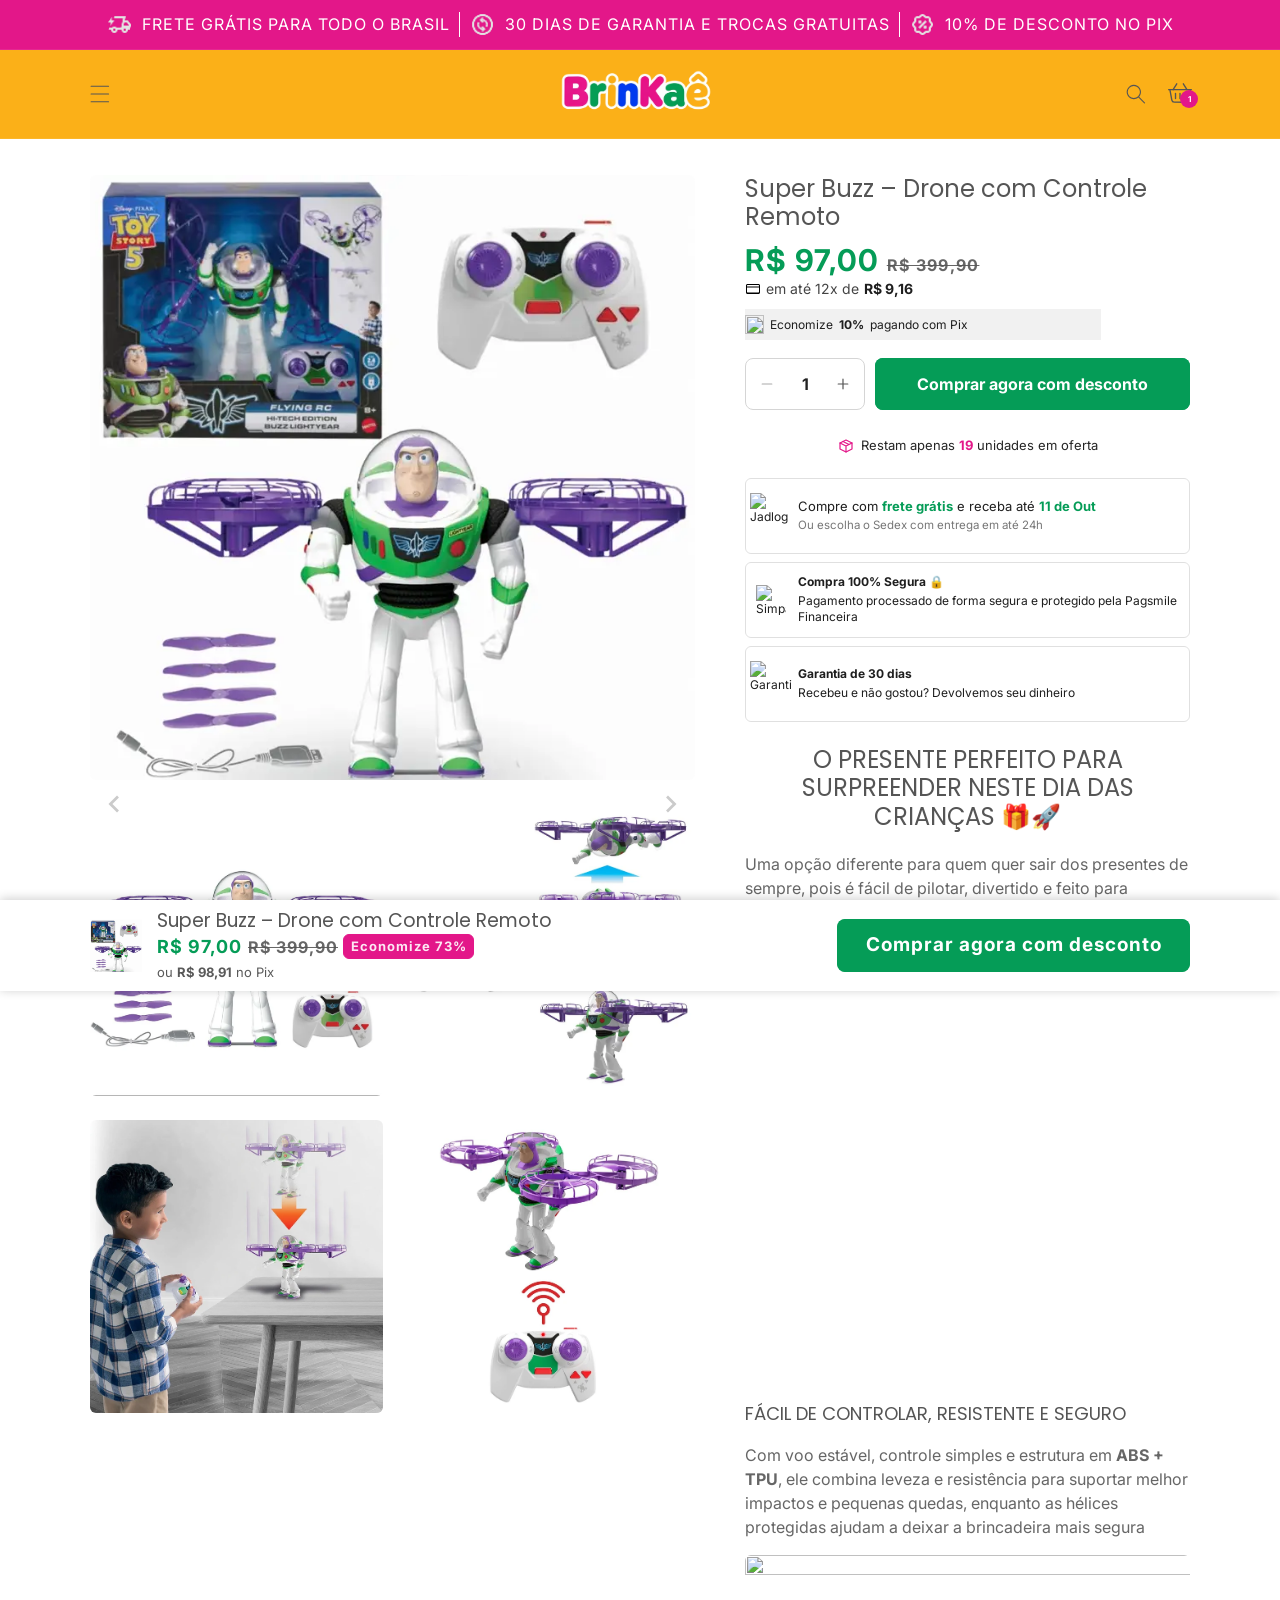
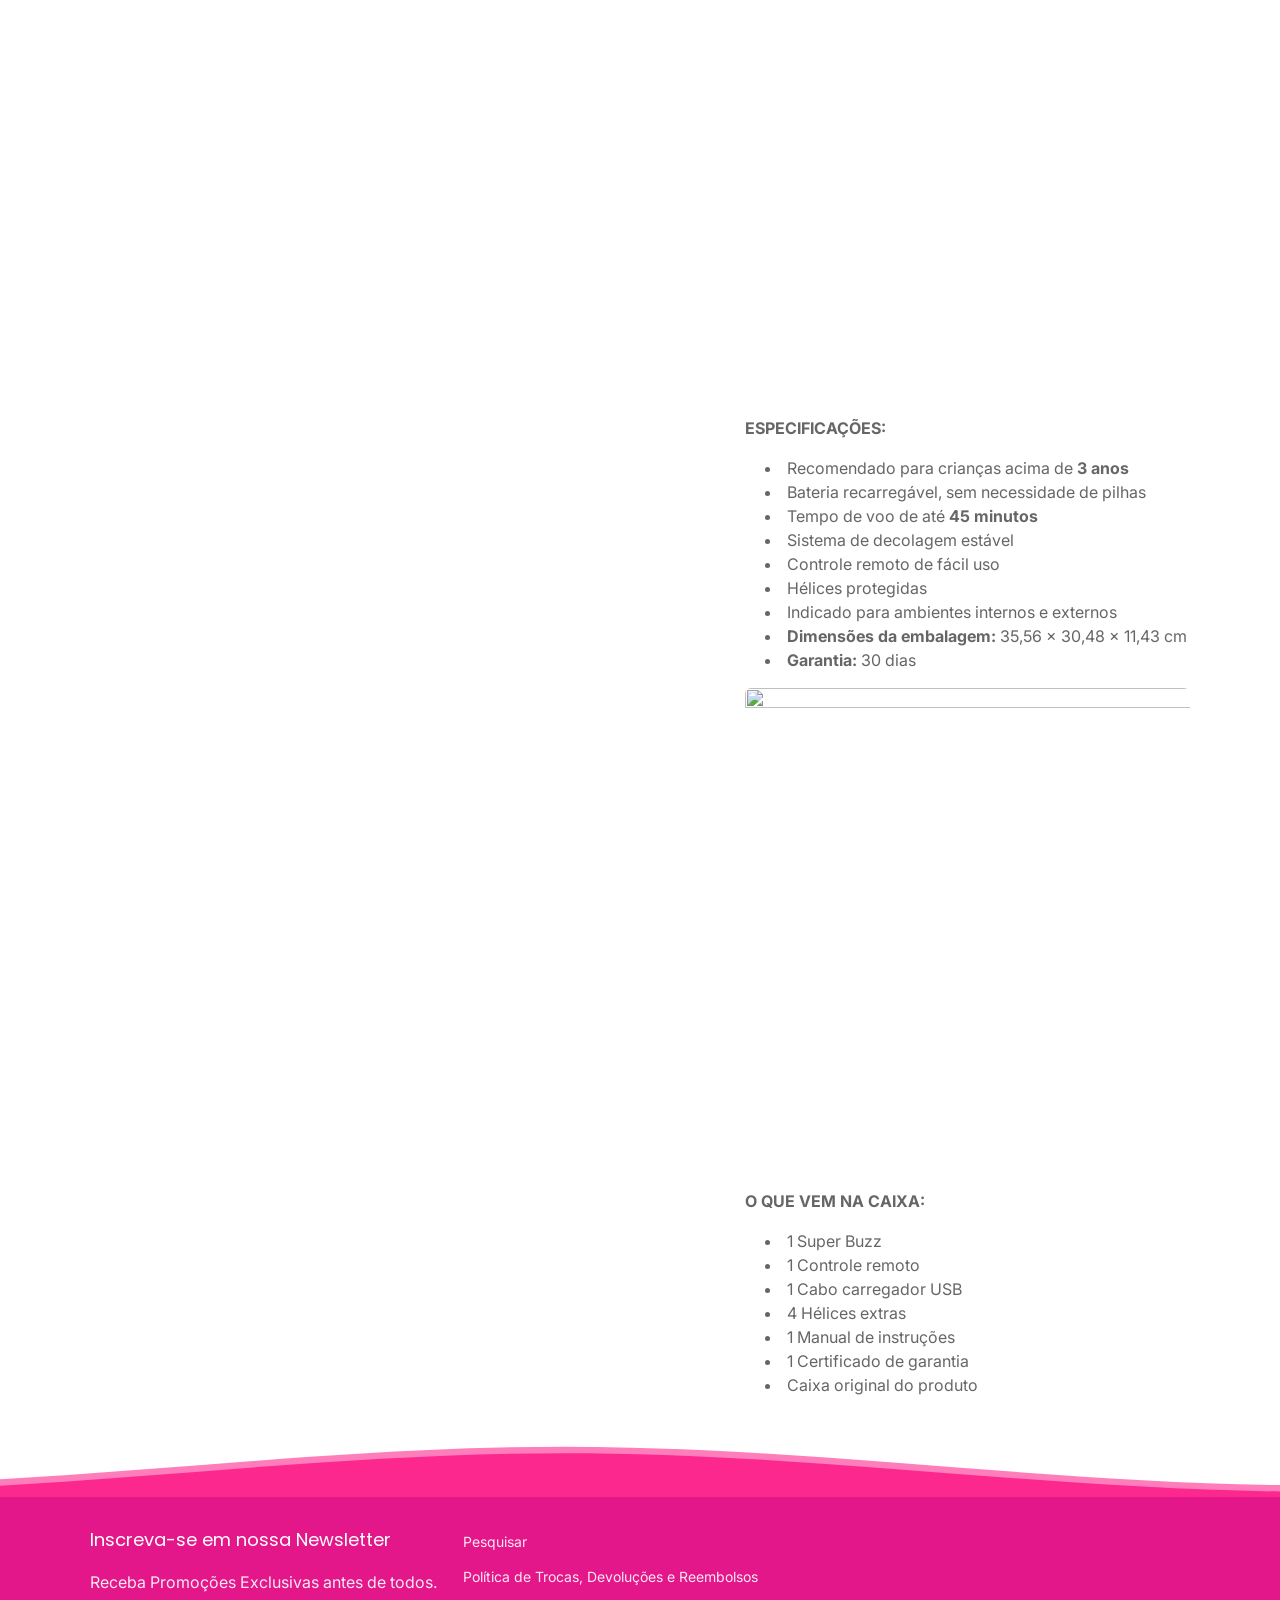
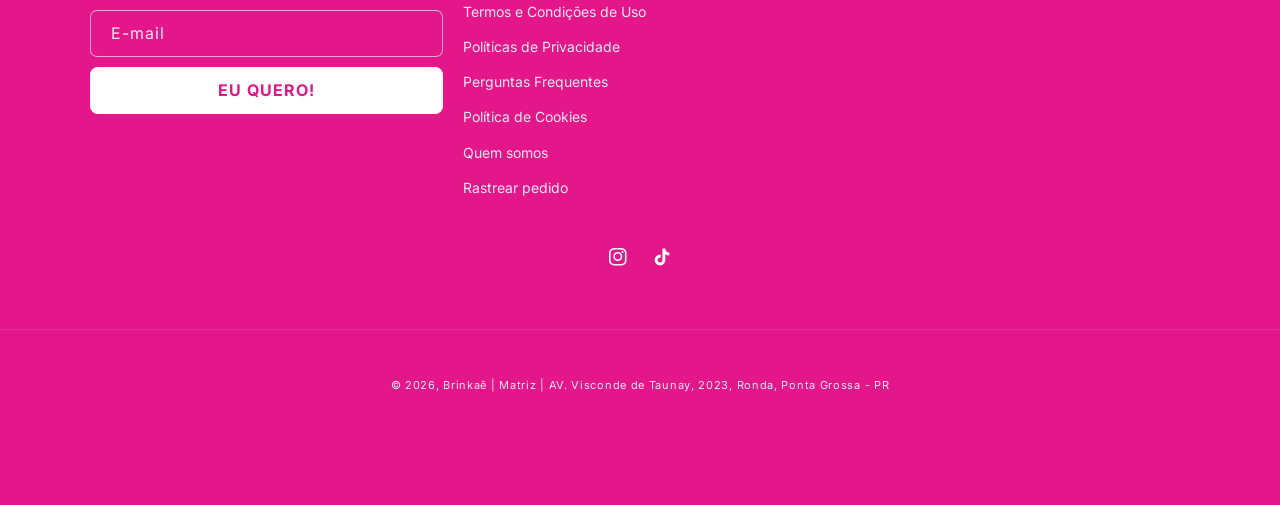
==== commit b68ef878: "Corrige assets da página de produto no GitHub Pages" ====
--- a/brinkaebrasil.com/products/super-buzz-drone-com-controle-remoto.html
+++ b/brinkaebrasil.com/products/super-buzz-drone-com-controle-remoto.html
@@ -17,7 +17,7 @@
     <link rel="preconnect" href="https://cdn.shopify.com" crossorigin>
 
     <script
-      src="//brinkaebrasil.com/cdn/shop/t/61/assets/main.js?v=26579833837572641741791164981"
+      src="../cdn/shop/t/61/assets/main.js?v=26579833837572641741791164981"
       defer="defer"
       data-defer="true"
       data-country-list-function="block"
@@ -25,10 +25,10 @@
       data-country-list-error="<p>Infelizmente esta loja não está disponível em seu país.</p>"
       data-animations-type=""
     ></script>
-    <script src="//brinkaebrasil.com/cdn/shop/t/61/assets/secondary.js?v=38412165034492852181791164981" defer="defer" data-defer="true"></script>
+    <script src="../cdn/shop/t/61/assets/secondary.js?v=38412165034492852181791164981" defer="defer" data-defer="true"></script>
 
     <link rel="preconnect" href="https://www.gstatic.com" crossorigin>
-    <link rel="preconnect" href="https://fonts.gstatic.com" crossorigin><link rel="icon" type="image/png" href="//brinkaebrasil.com/cdn/shop/files/Design_sem_nome_26_b2e24cbf-377e-4dfa-9d09-3596ce24e047.png?crop=center&height=32&v=1783486687&width=32"><link rel="preconnect" href="https://fonts.shopifycdn.com" crossorigin><title>
+    <link rel="preconnect" href="https://fonts.gstatic.com" crossorigin><link rel="icon" type="image/png" href="../cdn/shop/files/Design_sem_nome_26_b2e24cbf-377e-4dfa-9d09-3596ce24e047.png?crop=center&height=32&v=1783486687&width=32"><link rel="preconnect" href="https://fonts.shopifycdn.com" crossorigin><title>
       Super Buzz – Drone com Controle Remoto
  &ndash; Brinkaê</title>
 
@@ -134,7 +134,7 @@
 </script>
 <script data-source-attribution="shopify.dynamic_checkout.cart.bootstrap">document.addEventListener("DOMContentLoaded",(function(){function t(){return document.querySelector("shopify-accelerated-checkout-cart, shopify-accelerated-checkout")}if(t())Shopify.PaymentButton.init();else{new MutationObserver((function(e,n){t()&&(Shopify.PaymentButton.init(),n.disconnect())})).observe(document.body,{childList:!0,subtree:!0})}}));
 </script>
-<script id="sections-script" data-sections="header,footer" defer="defer" src="//brinkaebrasil.com/cdn/shop/t/61/compiled_assets/scripts.js?v=105813173562866673361791165007"></script>
+<script id="sections-script" data-sections="header,footer" defer="defer" src="../cdn/shop/t/61/compiled_assets/scripts.js?v=105813173562866673361791165007"></script>
 <script id="shopify-cfh-end">window.performance && window.performance.mark && window.performance.mark('shopify.content_for_header.end');</script>
 
 
@@ -145,8 +145,8 @@
   font-weight: 400;
   font-style: normal;
   font-display: swap;
-  src: url("//brinkaebrasil.com/cdn/fonts/inter/inter_n4.b2a3f24c19b4de56e8871f609e73ca7f6d2e2bb9.woff2") format("woff2"),
-       url("//brinkaebrasil.com/cdn/fonts/inter/inter_n4.af8052d517e0c9ffac7b814872cecc27ae1fa132.woff") format("woff");
+  src: url("../cdn/fonts/inter/inter_n4.b2a3f24c19b4de56e8871f609e73ca7f6d2e2bb9.woff2") format("woff2"),
+       url("../cdn/fonts/inter/inter_n4.af8052d517e0c9ffac7b814872cecc27ae1fa132.woff") format("woff");
 }
 
         @font-face {
@@ -154,8 +154,8 @@
   font-weight: 700;
   font-style: normal;
   font-display: swap;
-  src: url("//brinkaebrasil.com/cdn/fonts/inter/inter_n7.02711e6b374660cfc7915d1afc1c204e633421e4.woff2") format("woff2"),
-       url("//brinkaebrasil.com/cdn/fonts/inter/inter_n7.6dab87426f6b8813070abd79972ceaf2f8d3b012.woff") format("woff");
+  src: url("../cdn/fonts/inter/inter_n7.02711e6b374660cfc7915d1afc1c204e633421e4.woff2") format("woff2"),
+       url("../cdn/fonts/inter/inter_n7.6dab87426f6b8813070abd79972ceaf2f8d3b012.woff") format("woff");
 }
 
         @font-face {
@@ -163,8 +163,8 @@
   font-weight: 400;
   font-style: italic;
   font-display: swap;
-  src: url("//brinkaebrasil.com/cdn/fonts/inter/inter_i4.feae1981dda792ab80d117249d9c7e0f1017e5b3.woff2") format("woff2"),
-       url("//brinkaebrasil.com/cdn/fonts/inter/inter_i4.62773b7113d5e5f02c71486623cf828884c85c6e.woff") format("woff");
+  src: url("../cdn/fonts/inter/inter_i4.feae1981dda792ab80d117249d9c7e0f1017e5b3.woff2") format("woff2"),
+       url("../cdn/fonts/inter/inter_i4.62773b7113d5e5f02c71486623cf828884c85c6e.woff") format("woff");
 }
 
         @font-face {
@@ -172,8 +172,8 @@
   font-weight: 700;
   font-style: italic;
   font-display: swap;
-  src: url("//brinkaebrasil.com/cdn/fonts/inter/inter_i7.b377bcd4cc0f160622a22d638ae7e2cd9b86ea4c.woff2") format("woff2"),
-       url("//brinkaebrasil.com/cdn/fonts/inter/inter_i7.7c69a6a34e3bb44fcf6f975857e13b9a9b25beb4.woff") format("woff");
+  src: url("../cdn/fonts/inter/inter_i7.b377bcd4cc0f160622a22d638ae7e2cd9b86ea4c.woff2") format("woff2"),
+       url("../cdn/fonts/inter/inter_i7.7c69a6a34e3bb44fcf6f975857e13b9a9b25beb4.woff") format("woff");
 }
 
 
@@ -191,8 +191,8 @@
   font-weight: 400;
   font-style: normal;
   font-display: swap;
-  src: url("//brinkaebrasil.com/cdn/fonts/poppins/poppins_n4.0ba78fa5af9b0e1a374041b3ceaadf0a43b41362.woff2") format("woff2"),
-       url("//brinkaebrasil.com/cdn/fonts/poppins/poppins_n4.214741a72ff2596839fc9760ee7a770386cf16ca.woff") format("woff");
+  src: url("../cdn/fonts/poppins/poppins_n4.0ba78fa5af9b0e1a374041b3ceaadf0a43b41362.woff2") format("woff2"),
+       url("../cdn/fonts/poppins/poppins_n4.214741a72ff2596839fc9760ee7a770386cf16ca.woff") format("woff");
 }
 
         :root {
@@ -480,7 +480,7 @@
       </style>
     </noscript>
 
-    <link href="//brinkaebrasil.com/cdn/shop/t/61/assets/base.css?v=152846948469568352611791164981" rel="stylesheet" type="text/css" media="all" />
+    <link href="../cdn/shop/t/61/assets/base.css?v=152846948469568352611791164981" rel="stylesheet" type="text/css" media="all" />
 
     <style>
       /* ── Override: cor dos itens de menu independente dos botões ── */
@@ -515,9 +515,9 @@
       .header__icon--cart svg polyline {
         color: rgb(var(--color-base-text)) !important;
       }
-    </style><link rel="preload" as="font" href="//brinkaebrasil.com/cdn/fonts/inter/inter_n4.b2a3f24c19b4de56e8871f609e73ca7f6d2e2bb9.woff2" type="font/woff2" crossorigin><link rel="preload" as="font" href="//brinkaebrasil.com/cdn/fonts/poppins/poppins_n4.0ba78fa5af9b0e1a374041b3ceaadf0a43b41362.woff2" type="font/woff2" crossorigin><link rel="preload" as="font" href="https://fonts.gstatic.com/s/materialsymbolsoutlined/v141/kJF4BvYX7BgnkSrUwT8OhrdQw4oELdPIeeII9v6oDMzBwG-RpA6RzaxHMPdY40KH8nGzv3fzfVJU22ZZLsYEpzC_1qmr5Y0.woff2" type="font/woff2" crossorigin><link
+    </style><link rel="preload" as="font" href="../cdn/fonts/inter/inter_n4.b2a3f24c19b4de56e8871f609e73ca7f6d2e2bb9.woff2" type="font/woff2" crossorigin><link rel="preload" as="font" href="../cdn/fonts/poppins/poppins_n4.0ba78fa5af9b0e1a374041b3ceaadf0a43b41362.woff2" type="font/woff2" crossorigin><link rel="preload" as="font" href="https://fonts.gstatic.com/s/materialsymbolsoutlined/v141/kJF4BvYX7BgnkSrUwT8OhrdQw4oELdPIeeII9v6oDMzBwG-RpA6RzaxHMPdY40KH8nGzv3fzfVJU22ZZLsYEpzC_1qmr5Y0.woff2" type="font/woff2" crossorigin><link
         rel="stylesheet"
-        href="//brinkaebrasil.com/cdn/shop/t/61/assets/component-predictive-search.css?v=76514217051199997821791164981"
+        href="../cdn/shop/t/61/assets/component-predictive-search.css?v=76514217051199997821791164981"
         media="print"
         onload="this.media='all'"
       ><!-- Google tag (gtag.js) -->
@@ -535,7 +535,7 @@
       }
     </script>
       
-      <link href="//brinkaebrasil.com/cdn/shop/t/61/assets/brinkae-purchase.css?v=62815793398310878651791164981" rel="stylesheet" type="text/css" media="all" />
+      <link href="../cdn/shop/t/61/assets/brinkae-purchase.css?v=62815793398310878651791164981" rel="stylesheet" type="text/css" media="all" />
       <script src="../cdn/shop/t/61/assets/brinkae-purchase.js?v=20261009-pixels-2904921186542734-1914250040013418" defer></script>
     
   <!-- BEGIN app block: shopify://apps/avada-seo-suite/blocks/avada-seo/15507c6e-1aa3-45d3-b698-7e175e033440 --><script>
@@ -856,7 +856,7 @@
 <p class="announcement-bar__message announcement-bar__message--mobile-horizontal announcement-bar__message--desktop-horizontal">
                                 
                                   <img
-                                    src="//brinkaebrasil.com/cdn/shop/files/delivery_truck_bolt_24dp_E3E3E3_FILL0_wght400_GRAD0_opsz24.png?v=1788733223"
+                                    src="../cdn/shop/files/delivery_truck_bolt_24dp_E3E3E3_FILL0_wght400_GRAD0_opsz24.png?v=1788733223"
                                     
                                       role="presentation"
                                     
@@ -888,7 +888,7 @@
 <p class="announcement-bar__message announcement-bar__message--mobile-horizontal announcement-bar__message--desktop-horizontal">
                                 
                                   <img
-                                    src="//brinkaebrasil.com/cdn/shop/files/change_circle_24dp_E3E3E3_FILL0_wght400_GRAD0_opsz24.png?v=1788733516"
+                                    src="../cdn/shop/files/change_circle_24dp_E3E3E3_FILL0_wght400_GRAD0_opsz24.png?v=1788733516"
                                     
                                       role="presentation"
                                     
@@ -920,7 +920,7 @@
 <p class="announcement-bar__message announcement-bar__message--mobile-horizontal announcement-bar__message--desktop-horizontal">
                                 
                                   <img
-                                    src="//brinkaebrasil.com/cdn/shop/files/percent_discount_24dp_E3E3E3_FILL0_wght400_GRAD0_opsz24.png?v=1788733638"
+                                    src="../cdn/shop/files/percent_discount_24dp_E3E3E3_FILL0_wght400_GRAD0_opsz24.png?v=1788733638"
                                     
                                       role="presentation"
                                     
@@ -1154,7 +1154,7 @@
 <a href="/"
             class="header__heading-link link link--text focus-inset media media--transparent ratio"style="--ratio-percent: 25.0%"
             
-          ><img src="//brinkaebrasil.com/cdn/shop/files/Design_sem_nome_2_c0426b58-02e6-47e5-9fa2-02773e2a3eb2.png?v=1783486737&amp;width=500" alt="Brinkaê" srcset="//brinkaebrasil.com/cdn/shop/files/Design_sem_nome_2_c0426b58-02e6-47e5-9fa2-02773e2a3eb2.png?v=1783486737&amp;width=50 50w, //brinkaebrasil.com/cdn/shop/files/Design_sem_nome_2_c0426b58-02e6-47e5-9fa2-02773e2a3eb2.png?v=1783486737&amp;width=100 100w, //brinkaebrasil.com/cdn/shop/files/Design_sem_nome_2_c0426b58-02e6-47e5-9fa2-02773e2a3eb2.png?v=1783486737&amp;width=150 150w, //brinkaebrasil.com/cdn/shop/files/Design_sem_nome_2_c0426b58-02e6-47e5-9fa2-02773e2a3eb2.png?v=1783486737&amp;width=200 200w, //brinkaebrasil.com/cdn/shop/files/Design_sem_nome_2_c0426b58-02e6-47e5-9fa2-02773e2a3eb2.png?v=1783486737&amp;width=250 250w, //brinkaebrasil.com/cdn/shop/files/Design_sem_nome_2_c0426b58-02e6-47e5-9fa2-02773e2a3eb2.png?v=1783486737&amp;width=300 300w, //brinkaebrasil.com/cdn/shop/files/Design_sem_nome_2_c0426b58-02e6-47e5-9fa2-02773e2a3eb2.png?v=1783486737&amp;width=400 400w, //brinkaebrasil.com/cdn/shop/files/Design_sem_nome_2_c0426b58-02e6-47e5-9fa2-02773e2a3eb2.png?v=1783486737&amp;width=500 500w" width="190" height="47.5" class="header__heading-logo header__heading-logo--main">
+          ><img src="../cdn/shop/files/Design_sem_nome_2_c0426b58-02e6-47e5-9fa2-02773e2a3eb2.png?v=1783486737&amp;width=500" alt="Brinkaê" srcset="../cdn/shop/files/Design_sem_nome_2_c0426b58-02e6-47e5-9fa2-02773e2a3eb2.png?v=1783486737&amp;width=50 50w, ../cdn/shop/files/Design_sem_nome_2_c0426b58-02e6-47e5-9fa2-02773e2a3eb2.png?v=1783486737&amp;width=100 100w, ../cdn/shop/files/Design_sem_nome_2_c0426b58-02e6-47e5-9fa2-02773e2a3eb2.png?v=1783486737&amp;width=150 150w, ../cdn/shop/files/Design_sem_nome_2_c0426b58-02e6-47e5-9fa2-02773e2a3eb2.png?v=1783486737&amp;width=200 200w, ../cdn/shop/files/Design_sem_nome_2_c0426b58-02e6-47e5-9fa2-02773e2a3eb2.png?v=1783486737&amp;width=250 250w, ../cdn/shop/files/Design_sem_nome_2_c0426b58-02e6-47e5-9fa2-02773e2a3eb2.png?v=1783486737&amp;width=300 300w, ../cdn/shop/files/Design_sem_nome_2_c0426b58-02e6-47e5-9fa2-02773e2a3eb2.png?v=1783486737&amp;width=400 400w, ../cdn/shop/files/Design_sem_nome_2_c0426b58-02e6-47e5-9fa2-02773e2a3eb2.png?v=1783486737&amp;width=500 500w" width="190" height="47.5" class="header__heading-logo header__heading-logo--main">
 </a><div class="header__icons">
       <details-modal class="header__search">
         <details>
@@ -1322,7 +1322,7 @@
 >
   
   <noscript><div class="product__media media">
-        <img src="//brinkaebrasil.com/cdn/shop/files/download_5.gif?v=1789278919&amp;width=1946" alt="" srcset="//brinkaebrasil.com/cdn/shop/files/download_5.gif?v=1789278919&amp;width=246 246w, //brinkaebrasil.com/cdn/shop/files/download_5.gif?v=1789278919&amp;width=493 493w, //brinkaebrasil.com/cdn/shop/files/download_5.gif?v=1789278919&amp;width=600 600w, //brinkaebrasil.com/cdn/shop/files/download_5.gif?v=1789278919&amp;width=713 713w, //brinkaebrasil.com/cdn/shop/files/download_5.gif?v=1789278919&amp;width=823 823w, //brinkaebrasil.com/cdn/shop/files/download_5.gif?v=1789278919&amp;width=990 990w, //brinkaebrasil.com/cdn/shop/files/download_5.gif?v=1789278919&amp;width=1100 1100w, //brinkaebrasil.com/cdn/shop/files/download_5.gif?v=1789278919&amp;width=1206 1206w, //brinkaebrasil.com/cdn/shop/files/download_5.gif?v=1789278919&amp;width=1346 1346w, //brinkaebrasil.com/cdn/shop/files/download_5.gif?v=1789278919&amp;width=1426 1426w, //brinkaebrasil.com/cdn/shop/files/download_5.gif?v=1789278919&amp;width=1646 1646w, //brinkaebrasil.com/cdn/shop/files/download_5.gif?v=1789278919&amp;width=1946 1946w" width="1946" height="1946" sizes="(min-width: 1200px) 605px, (min-width: 990px) calc(55.0vw - 10rem), (min-width: 750px) calc((100vw - 11.5rem) / 2), calc(100vw / 1 - 4rem)">
+        <img src="../cdn/shop/files/download_5.gif?v=1789278919&amp;width=1946" alt="" srcset="../cdn/shop/files/download_5.gif?v=1789278919&amp;width=246 246w, ../cdn/shop/files/download_5.gif?v=1789278919&amp;width=493 493w, ../cdn/shop/files/download_5.gif?v=1789278919&amp;width=600 600w, ../cdn/shop/files/download_5.gif?v=1789278919&amp;width=713 713w, ../cdn/shop/files/download_5.gif?v=1789278919&amp;width=823 823w, ../cdn/shop/files/download_5.gif?v=1789278919&amp;width=990 990w, ../cdn/shop/files/download_5.gif?v=1789278919&amp;width=1100 1100w, ../cdn/shop/files/download_5.gif?v=1789278919&amp;width=1206 1206w, ../cdn/shop/files/download_5.gif?v=1789278919&amp;width=1346 1346w, ../cdn/shop/files/download_5.gif?v=1789278919&amp;width=1426 1426w, ../cdn/shop/files/download_5.gif?v=1789278919&amp;width=1646 1646w, ../cdn/shop/files/download_5.gif?v=1789278919&amp;width=1946 1946w" width="1946" height="1946" sizes="(min-width: 1200px) 605px, (min-width: 990px) calc(55.0vw - 10rem), (min-width: 750px) calc((100vw - 11.5rem) / 2), calc(100vw / 1 - 4rem)">
       </div></noscript>
 
   <modal-opener class="product__modal-opener product__modal-opener--image no-js-hidden" data-modal="#ProductModal-template--27902918951154__main">
@@ -1343,7 +1343,7 @@
 </span>
     <div class="product__media media media--transparent">
       
-        <img src="//brinkaebrasil.com/cdn/shop/files/download_5.gif?v=1789278919&amp;width=1946" alt="" srcset="//brinkaebrasil.com/cdn/shop/files/download_5.gif?v=1789278919&amp;width=246 246w, //brinkaebrasil.com/cdn/shop/files/download_5.gif?v=1789278919&amp;width=493 493w, //brinkaebrasil.com/cdn/shop/files/download_5.gif?v=1789278919&amp;width=600 600w, //brinkaebrasil.com/cdn/shop/files/download_5.gif?v=1789278919&amp;width=713 713w, //brinkaebrasil.com/cdn/shop/files/download_5.gif?v=1789278919&amp;width=823 823w, //brinkaebrasil.com/cdn/shop/files/download_5.gif?v=1789278919&amp;width=990 990w, //brinkaebrasil.com/cdn/shop/files/download_5.gif?v=1789278919&amp;width=1100 1100w, //brinkaebrasil.com/cdn/shop/files/download_5.gif?v=1789278919&amp;width=1206 1206w, //brinkaebrasil.com/cdn/shop/files/download_5.gif?v=1789278919&amp;width=1346 1346w, //brinkaebrasil.com/cdn/shop/files/download_5.gif?v=1789278919&amp;width=1426 1426w, //brinkaebrasil.com/cdn/shop/files/download_5.gif?v=1789278919&amp;width=1646 1646w, //brinkaebrasil.com/cdn/shop/files/download_5.gif?v=1789278919&amp;width=1946 1946w" width="1946" height="1946" class="image-magnify-none" sizes="(min-width: 1200px) 605px, (min-width: 990px) calc(55.0vw - 10rem), (min-width: 750px) calc((100vw - 11.5rem) / 2), calc(100vw / 1 - 4rem)">
+        <img src="../cdn/shop/files/download_5.gif?v=1789278919&amp;width=1946" alt="" srcset="../cdn/shop/files/download_5.gif?v=1789278919&amp;width=246 246w, ../cdn/shop/files/download_5.gif?v=1789278919&amp;width=493 493w, ../cdn/shop/files/download_5.gif?v=1789278919&amp;width=600 600w, ../cdn/shop/files/download_5.gif?v=1789278919&amp;width=713 713w, ../cdn/shop/files/download_5.gif?v=1789278919&amp;width=823 823w, ../cdn/shop/files/download_5.gif?v=1789278919&amp;width=990 990w, ../cdn/shop/files/download_5.gif?v=1789278919&amp;width=1100 1100w, ../cdn/shop/files/download_5.gif?v=1789278919&amp;width=1206 1206w, ../cdn/shop/files/download_5.gif?v=1789278919&amp;width=1346 1346w, ../cdn/shop/files/download_5.gif?v=1789278919&amp;width=1426 1426w, ../cdn/shop/files/download_5.gif?v=1789278919&amp;width=1646 1646w, ../cdn/shop/files/download_5.gif?v=1789278919&amp;width=1946 1946w" width="1946" height="1946" class="image-magnify-none" sizes="(min-width: 1200px) 605px, (min-width: 990px) calc(55.0vw - 10rem), (min-width: 750px) calc((100vw - 11.5rem) / 2), calc(100vw / 1 - 4rem)">
       
     </div>
     <button class="product__media-toggle quick-add-hidden product__media-zoom-none" type="button" aria-haspopup="dialog" data-media-id="41536278102258">
@@ -1367,7 +1367,7 @@
 >
   
   <noscript><div class="product__media media">
-        <img src="//brinkaebrasil.com/cdn/shop/files/7f94c166efe13cadc3a0e2a1343347c3.jpg?v=1789278215&amp;width=1946" alt="" srcset="//brinkaebrasil.com/cdn/shop/files/7f94c166efe13cadc3a0e2a1343347c3.jpg?v=1789278215&amp;width=246 246w, //brinkaebrasil.com/cdn/shop/files/7f94c166efe13cadc3a0e2a1343347c3.jpg?v=1789278215&amp;width=493 493w, //brinkaebrasil.com/cdn/shop/files/7f94c166efe13cadc3a0e2a1343347c3.jpg?v=1789278215&amp;width=600 600w, //brinkaebrasil.com/cdn/shop/files/7f94c166efe13cadc3a0e2a1343347c3.jpg?v=1789278215&amp;width=713 713w, //brinkaebrasil.com/cdn/shop/files/7f94c166efe13cadc3a0e2a1343347c3.jpg?v=1789278215&amp;width=823 823w, //brinkaebrasil.com/cdn/shop/files/7f94c166efe13cadc3a0e2a1343347c3.jpg?v=1789278215&amp;width=990 990w, //brinkaebrasil.com/cdn/shop/files/7f94c166efe13cadc3a0e2a1343347c3.jpg?v=1789278215&amp;width=1100 1100w, //brinkaebrasil.com/cdn/shop/files/7f94c166efe13cadc3a0e2a1343347c3.jpg?v=1789278215&amp;width=1206 1206w, //brinkaebrasil.com/cdn/shop/files/7f94c166efe13cadc3a0e2a1343347c3.jpg?v=1789278215&amp;width=1346 1346w, //brinkaebrasil.com/cdn/shop/files/7f94c166efe13cadc3a0e2a1343347c3.jpg?v=1789278215&amp;width=1426 1426w, //brinkaebrasil.com/cdn/shop/files/7f94c166efe13cadc3a0e2a1343347c3.jpg?v=1789278215&amp;width=1646 1646w, //brinkaebrasil.com/cdn/shop/files/7f94c166efe13cadc3a0e2a1343347c3.jpg?v=1789278215&amp;width=1946 1946w" width="1946" height="1946" loading="lazy" sizes="(min-width: 1200px) 605px, (min-width: 990px) calc(55.0vw - 10rem), (min-width: 750px) calc((100vw - 11.5rem) / 2), calc(100vw / 1 - 4rem)">
+        <img src="../cdn/shop/files/7f94c166efe13cadc3a0e2a1343347c3.jpg?v=1789278215&amp;width=1946" alt="" srcset="../cdn/shop/files/7f94c166efe13cadc3a0e2a1343347c3.jpg?v=1789278215&amp;width=246 246w, ../cdn/shop/files/7f94c166efe13cadc3a0e2a1343347c3.jpg?v=1789278215&amp;width=493 493w, ../cdn/shop/files/7f94c166efe13cadc3a0e2a1343347c3.jpg?v=1789278215&amp;width=600 600w, ../cdn/shop/files/7f94c166efe13cadc3a0e2a1343347c3.jpg?v=1789278215&amp;width=713 713w, ../cdn/shop/files/7f94c166efe13cadc3a0e2a1343347c3.jpg?v=1789278215&amp;width=823 823w, ../cdn/shop/files/7f94c166efe13cadc3a0e2a1343347c3.jpg?v=1789278215&amp;width=990 990w, ../cdn/shop/files/7f94c166efe13cadc3a0e2a1343347c3.jpg?v=1789278215&amp;width=1100 1100w, ../cdn/shop/files/7f94c166efe13cadc3a0e2a1343347c3.jpg?v=1789278215&amp;width=1206 1206w, ../cdn/shop/files/7f94c166efe13cadc3a0e2a1343347c3.jpg?v=1789278215&amp;width=1346 1346w, ../cdn/shop/files/7f94c166efe13cadc3a0e2a1343347c3.jpg?v=1789278215&amp;width=1426 1426w, ../cdn/shop/files/7f94c166efe13cadc3a0e2a1343347c3.jpg?v=1789278215&amp;width=1646 1646w, ../cdn/shop/files/7f94c166efe13cadc3a0e2a1343347c3.jpg?v=1789278215&amp;width=1946 1946w" width="1946" height="1946" loading="lazy" sizes="(min-width: 1200px) 605px, (min-width: 990px) calc(55.0vw - 10rem), (min-width: 750px) calc((100vw - 11.5rem) / 2), calc(100vw / 1 - 4rem)">
       </div></noscript>
 
   <modal-opener class="product__modal-opener product__modal-opener--image no-js-hidden" data-modal="#ProductModal-template--27902918951154__main">
@@ -1388,7 +1388,7 @@
 </span>
     <div class="product__media media media--transparent">
       
-        <img src="//brinkaebrasil.com/cdn/shop/files/7f94c166efe13cadc3a0e2a1343347c3.jpg?v=1789278215&amp;width=1946" alt="" srcset="//brinkaebrasil.com/cdn/shop/files/7f94c166efe13cadc3a0e2a1343347c3.jpg?v=1789278215&amp;width=246 246w, //brinkaebrasil.com/cdn/shop/files/7f94c166efe13cadc3a0e2a1343347c3.jpg?v=1789278215&amp;width=493 493w, //brinkaebrasil.com/cdn/shop/files/7f94c166efe13cadc3a0e2a1343347c3.jpg?v=1789278215&amp;width=600 600w, //brinkaebrasil.com/cdn/shop/files/7f94c166efe13cadc3a0e2a1343347c3.jpg?v=1789278215&amp;width=713 713w, //brinkaebrasil.com/cdn/shop/files/7f94c166efe13cadc3a0e2a1343347c3.jpg?v=1789278215&amp;width=823 823w, //brinkaebrasil.com/cdn/shop/files/7f94c166efe13cadc3a0e2a1343347c3.jpg?v=1789278215&amp;width=990 990w, //brinkaebrasil.com/cdn/shop/files/7f94c166efe13cadc3a0e2a1343347c3.jpg?v=1789278215&amp;width=1100 1100w, //brinkaebrasil.com/cdn/shop/files/7f94c166efe13cadc3a0e2a1343347c3.jpg?v=1789278215&amp;width=1206 1206w, //brinkaebrasil.com/cdn/shop/files/7f94c166efe13cadc3a0e2a1343347c3.jpg?v=1789278215&amp;width=1346 1346w, //brinkaebrasil.com/cdn/shop/files/7f94c166efe13cadc3a0e2a1343347c3.jpg?v=1789278215&amp;width=1426 1426w, //brinkaebrasil.com/cdn/shop/files/7f94c166efe13cadc3a0e2a1343347c3.jpg?v=1789278215&amp;width=1646 1646w, //brinkaebrasil.com/cdn/shop/files/7f94c166efe13cadc3a0e2a1343347c3.jpg?v=1789278215&amp;width=1946 1946w" width="1946" height="1946" loading="lazy" class="image-magnify-none" sizes="(min-width: 1200px) 605px, (min-width: 990px) calc(55.0vw - 10rem), (min-width: 750px) calc((100vw - 11.5rem) / 2), calc(100vw / 1 - 4rem)">
+        <img src="../cdn/shop/files/7f94c166efe13cadc3a0e2a1343347c3.jpg?v=1789278215&amp;width=1946" alt="" srcset="../cdn/shop/files/7f94c166efe13cadc3a0e2a1343347c3.jpg?v=1789278215&amp;width=246 246w, ../cdn/shop/files/7f94c166efe13cadc3a0e2a1343347c3.jpg?v=1789278215&amp;width=493 493w, ../cdn/shop/files/7f94c166efe13cadc3a0e2a1343347c3.jpg?v=1789278215&amp;width=600 600w, ../cdn/shop/files/7f94c166efe13cadc3a0e2a1343347c3.jpg?v=1789278215&amp;width=713 713w, ../cdn/shop/files/7f94c166efe13cadc3a0e2a1343347c3.jpg?v=1789278215&amp;width=823 823w, ../cdn/shop/files/7f94c166efe13cadc3a0e2a1343347c3.jpg?v=1789278215&amp;width=990 990w, ../cdn/shop/files/7f94c166efe13cadc3a0e2a1343347c3.jpg?v=1789278215&amp;width=1100 1100w, ../cdn/shop/files/7f94c166efe13cadc3a0e2a1343347c3.jpg?v=1789278215&amp;width=1206 1206w, ../cdn/shop/files/7f94c166efe13cadc3a0e2a1343347c3.jpg?v=1789278215&amp;width=1346 1346w, ../cdn/shop/files/7f94c166efe13cadc3a0e2a1343347c3.jpg?v=1789278215&amp;width=1426 1426w, ../cdn/shop/files/7f94c166efe13cadc3a0e2a1343347c3.jpg?v=1789278215&amp;width=1646 1646w, ../cdn/shop/files/7f94c166efe13cadc3a0e2a1343347c3.jpg?v=1789278215&amp;width=1946 1946w" width="1946" height="1946" loading="lazy" class="image-magnify-none" sizes="(min-width: 1200px) 605px, (min-width: 990px) calc(55.0vw - 10rem), (min-width: 750px) calc((100vw - 11.5rem) / 2), calc(100vw / 1 - 4rem)">
       
     </div>
     <button class="product__media-toggle quick-add-hidden product__media-zoom-none" type="button" aria-haspopup="dialog" data-media-id="41536060227826">
@@ -1412,7 +1412,7 @@
 >
   
   <noscript><div class="product__media media">
-        <img src="//brinkaebrasil.com/cdn/shop/files/580bc1d46aea8ea3ee8c4a42cd1960c4.jpg?v=1789278184&amp;width=1946" alt="" srcset="//brinkaebrasil.com/cdn/shop/files/580bc1d46aea8ea3ee8c4a42cd1960c4.jpg?v=1789278184&amp;width=246 246w, //brinkaebrasil.com/cdn/shop/files/580bc1d46aea8ea3ee8c4a42cd1960c4.jpg?v=1789278184&amp;width=493 493w, //brinkaebrasil.com/cdn/shop/files/580bc1d46aea8ea3ee8c4a42cd1960c4.jpg?v=1789278184&amp;width=600 600w, //brinkaebrasil.com/cdn/shop/files/580bc1d46aea8ea3ee8c4a42cd1960c4.jpg?v=1789278184&amp;width=713 713w, //brinkaebrasil.com/cdn/shop/files/580bc1d46aea8ea3ee8c4a42cd1960c4.jpg?v=1789278184&amp;width=823 823w, //brinkaebrasil.com/cdn/shop/files/580bc1d46aea8ea3ee8c4a42cd1960c4.jpg?v=1789278184&amp;width=990 990w, //brinkaebrasil.com/cdn/shop/files/580bc1d46aea8ea3ee8c4a42cd1960c4.jpg?v=1789278184&amp;width=1100 1100w, //brinkaebrasil.com/cdn/shop/files/580bc1d46aea8ea3ee8c4a42cd1960c4.jpg?v=1789278184&amp;width=1206 1206w, //brinkaebrasil.com/cdn/shop/files/580bc1d46aea8ea3ee8c4a42cd1960c4.jpg?v=1789278184&amp;width=1346 1346w, //brinkaebrasil.com/cdn/shop/files/580bc1d46aea8ea3ee8c4a42cd1960c4.jpg?v=1789278184&amp;width=1426 1426w, //brinkaebrasil.com/cdn/shop/files/580bc1d46aea8ea3ee8c4a42cd1960c4.jpg?v=1789278184&amp;width=1646 1646w, //brinkaebrasil.com/cdn/shop/files/580bc1d46aea8ea3ee8c4a42cd1960c4.jpg?v=1789278184&amp;width=1946 1946w" width="1946" height="1946" loading="lazy" sizes="(min-width: 1200px) 605px, (min-width: 990px) calc(55.0vw - 10rem), (min-width: 750px) calc((100vw - 11.5rem) / 2), calc(100vw / 1 - 4rem)">
+        <img src="../cdn/shop/files/580bc1d46aea8ea3ee8c4a42cd1960c4.jpg?v=1789278184&amp;width=1946" alt="" srcset="../cdn/shop/files/580bc1d46aea8ea3ee8c4a42cd1960c4.jpg?v=1789278184&amp;width=246 246w, ../cdn/shop/files/580bc1d46aea8ea3ee8c4a42cd1960c4.jpg?v=1789278184&amp;width=493 493w, ../cdn/shop/files/580bc1d46aea8ea3ee8c4a42cd1960c4.jpg?v=1789278184&amp;width=600 600w, ../cdn/shop/files/580bc1d46aea8ea3ee8c4a42cd1960c4.jpg?v=1789278184&amp;width=713 713w, ../cdn/shop/files/580bc1d46aea8ea3ee8c4a42cd1960c4.jpg?v=1789278184&amp;width=823 823w, ../cdn/shop/files/580bc1d46aea8ea3ee8c4a42cd1960c4.jpg?v=1789278184&amp;width=990 990w, ../cdn/shop/files/580bc1d46aea8ea3ee8c4a42cd1960c4.jpg?v=1789278184&amp;width=1100 1100w, ../cdn/shop/files/580bc1d46aea8ea3ee8c4a42cd1960c4.jpg?v=1789278184&amp;width=1206 1206w, ../cdn/shop/files/580bc1d46aea8ea3ee8c4a42cd1960c4.jpg?v=1789278184&amp;width=1346 1346w, ../cdn/shop/files/580bc1d46aea8ea3ee8c4a42cd1960c4.jpg?v=1789278184&amp;width=1426 1426w, ../cdn/shop/files/580bc1d46aea8ea3ee8c4a42cd1960c4.jpg?v=1789278184&amp;width=1646 1646w, ../cdn/shop/files/580bc1d46aea8ea3ee8c4a42cd1960c4.jpg?v=1789278184&amp;width=1946 1946w" width="1946" height="1946" loading="lazy" sizes="(min-width: 1200px) 605px, (min-width: 990px) calc(55.0vw - 10rem), (min-width: 750px) calc((100vw - 11.5rem) / 2), calc(100vw / 1 - 4rem)">
       </div></noscript>
 
   <modal-opener class="product__modal-opener product__modal-opener--image no-js-hidden" data-modal="#ProductModal-template--27902918951154__main">
@@ -1433,7 +1433,7 @@
 </span>
     <div class="product__media media media--transparent">
       
-        <img src="//brinkaebrasil.com/cdn/shop/files/580bc1d46aea8ea3ee8c4a42cd1960c4.jpg?v=1789278184&amp;width=1946" alt="" srcset="//brinkaebrasil.com/cdn/shop/files/580bc1d46aea8ea3ee8c4a42cd1960c4.jpg?v=1789278184&amp;width=246 246w, //brinkaebrasil.com/cdn/shop/files/580bc1d46aea8ea3ee8c4a42cd1960c4.jpg?v=1789278184&amp;width=493 493w, //brinkaebrasil.com/cdn/shop/files/580bc1d46aea8ea3ee8c4a42cd1960c4.jpg?v=1789278184&amp;width=600 600w, //brinkaebrasil.com/cdn/shop/files/580bc1d46aea8ea3ee8c4a42cd1960c4.jpg?v=1789278184&amp;width=713 713w, //brinkaebrasil.com/cdn/shop/files/580bc1d46aea8ea3ee8c4a42cd1960c4.jpg?v=1789278184&amp;width=823 823w, //brinkaebrasil.com/cdn/shop/files/580bc1d46aea8ea3ee8c4a42cd1960c4.jpg?v=1789278184&amp;width=990 990w, //brinkaebrasil.com/cdn/shop/files/580bc1d46aea8ea3ee8c4a42cd1960c4.jpg?v=1789278184&amp;width=1100 1100w, //brinkaebrasil.com/cdn/shop/files/580bc1d46aea8ea3ee8c4a42cd1960c4.jpg?v=1789278184&amp;width=1206 1206w, //brinkaebrasil.com/cdn/shop/files/580bc1d46aea8ea3ee8c4a42cd1960c4.jpg?v=1789278184&amp;width=1346 1346w, //brinkaebrasil.com/cdn/shop/files/580bc1d46aea8ea3ee8c4a42cd1960c4.jpg?v=1789278184&amp;width=1426 1426w, //brinkaebrasil.com/cdn/shop/files/580bc1d46aea8ea3ee8c4a42cd1960c4.jpg?v=1789278184&amp;width=1646 1646w, //brinkaebrasil.com/cdn/shop/files/580bc1d46aea8ea3ee8c4a42cd1960c4.jpg?v=1789278184&amp;width=1946 1946w" width="1946" height="1946" loading="lazy" class="image-magnify-none" sizes="(min-width: 1200px) 605px, (min-width: 990px) calc(55.0vw - 10rem), (min-width: 750px) calc((100vw - 11.5rem) / 2), calc(100vw / 1 - 4rem)">
+        <img src="../cdn/shop/files/580bc1d46aea8ea3ee8c4a42cd1960c4.jpg?v=1789278184&amp;width=1946" alt="" srcset="../cdn/shop/files/580bc1d46aea8ea3ee8c4a42cd1960c4.jpg?v=1789278184&amp;width=246 246w, ../cdn/shop/files/580bc1d46aea8ea3ee8c4a42cd1960c4.jpg?v=1789278184&amp;width=493 493w, ../cdn/shop/files/580bc1d46aea8ea3ee8c4a42cd1960c4.jpg?v=1789278184&amp;width=600 600w, ../cdn/shop/files/580bc1d46aea8ea3ee8c4a42cd1960c4.jpg?v=1789278184&amp;width=713 713w, ../cdn/shop/files/580bc1d46aea8ea3ee8c4a42cd1960c4.jpg?v=1789278184&amp;width=823 823w, ../cdn/shop/files/580bc1d46aea8ea3ee8c4a42cd1960c4.jpg?v=1789278184&amp;width=990 990w, ../cdn/shop/files/580bc1d46aea8ea3ee8c4a42cd1960c4.jpg?v=1789278184&amp;width=1100 1100w, ../cdn/shop/files/580bc1d46aea8ea3ee8c4a42cd1960c4.jpg?v=1789278184&amp;width=1206 1206w, ../cdn/shop/files/580bc1d46aea8ea3ee8c4a42cd1960c4.jpg?v=1789278184&amp;width=1346 1346w, ../cdn/shop/files/580bc1d46aea8ea3ee8c4a42cd1960c4.jpg?v=1789278184&amp;width=1426 1426w, ../cdn/shop/files/580bc1d46aea8ea3ee8c4a42cd1960c4.jpg?v=1789278184&amp;width=1646 1646w, ../cdn/shop/files/580bc1d46aea8ea3ee8c4a42cd1960c4.jpg?v=1789278184&amp;width=1946 1946w" width="1946" height="1946" loading="lazy" class="image-magnify-none" sizes="(min-width: 1200px) 605px, (min-width: 990px) calc(55.0vw - 10rem), (min-width: 750px) calc((100vw - 11.5rem) / 2), calc(100vw / 1 - 4rem)">
       
     </div>
     <button class="product__media-toggle quick-add-hidden product__media-zoom-none" type="button" aria-haspopup="dialog" data-media-id="41536060260594">
@@ -1457,7 +1457,7 @@
 >
   
   <noscript><div class="product__media media">
-        <img src="//brinkaebrasil.com/cdn/shop/files/be71cd0de41bd233b8fe3154423610c1.jpg?v=1789278255&amp;width=1946" alt="" srcset="//brinkaebrasil.com/cdn/shop/files/be71cd0de41bd233b8fe3154423610c1.jpg?v=1789278255&amp;width=246 246w, //brinkaebrasil.com/cdn/shop/files/be71cd0de41bd233b8fe3154423610c1.jpg?v=1789278255&amp;width=493 493w, //brinkaebrasil.com/cdn/shop/files/be71cd0de41bd233b8fe3154423610c1.jpg?v=1789278255&amp;width=600 600w, //brinkaebrasil.com/cdn/shop/files/be71cd0de41bd233b8fe3154423610c1.jpg?v=1789278255&amp;width=713 713w, //brinkaebrasil.com/cdn/shop/files/be71cd0de41bd233b8fe3154423610c1.jpg?v=1789278255&amp;width=823 823w, //brinkaebrasil.com/cdn/shop/files/be71cd0de41bd233b8fe3154423610c1.jpg?v=1789278255&amp;width=990 990w, //brinkaebrasil.com/cdn/shop/files/be71cd0de41bd233b8fe3154423610c1.jpg?v=1789278255&amp;width=1100 1100w, //brinkaebrasil.com/cdn/shop/files/be71cd0de41bd233b8fe3154423610c1.jpg?v=1789278255&amp;width=1206 1206w, //brinkaebrasil.com/cdn/shop/files/be71cd0de41bd233b8fe3154423610c1.jpg?v=1789278255&amp;width=1346 1346w, //brinkaebrasil.com/cdn/shop/files/be71cd0de41bd233b8fe3154423610c1.jpg?v=1789278255&amp;width=1426 1426w, //brinkaebrasil.com/cdn/shop/files/be71cd0de41bd233b8fe3154423610c1.jpg?v=1789278255&amp;width=1646 1646w, //brinkaebrasil.com/cdn/shop/files/be71cd0de41bd233b8fe3154423610c1.jpg?v=1789278255&amp;width=1946 1946w" width="1946" height="1946" loading="lazy" sizes="(min-width: 1200px) 605px, (min-width: 990px) calc(55.0vw - 10rem), (min-width: 750px) calc((100vw - 11.5rem) / 2), calc(100vw / 1 - 4rem)">
+        <img src="../cdn/shop/files/be71cd0de41bd233b8fe3154423610c1.jpg?v=1789278255&amp;width=1946" alt="" srcset="../cdn/shop/files/be71cd0de41bd233b8fe3154423610c1.jpg?v=1789278255&amp;width=246 246w, ../cdn/shop/files/be71cd0de41bd233b8fe3154423610c1.jpg?v=1789278255&amp;width=493 493w, ../cdn/shop/files/be71cd0de41bd233b8fe3154423610c1.jpg?v=1789278255&amp;width=600 600w, ../cdn/shop/files/be71cd0de41bd233b8fe3154423610c1.jpg?v=1789278255&amp;width=713 713w, ../cdn/shop/files/be71cd0de41bd233b8fe3154423610c1.jpg?v=1789278255&amp;width=823 823w, ../cdn/shop/files/be71cd0de41bd233b8fe3154423610c1.jpg?v=1789278255&amp;width=990 990w, ../cdn/shop/files/be71cd0de41bd233b8fe3154423610c1.jpg?v=1789278255&amp;width=1100 1100w, ../cdn/shop/files/be71cd0de41bd233b8fe3154423610c1.jpg?v=1789278255&amp;width=1206 1206w, ../cdn/shop/files/be71cd0de41bd233b8fe3154423610c1.jpg?v=1789278255&amp;width=1346 1346w, ../cdn/shop/files/be71cd0de41bd233b8fe3154423610c1.jpg?v=1789278255&amp;width=1426 1426w, ../cdn/shop/files/be71cd0de41bd233b8fe3154423610c1.jpg?v=1789278255&amp;width=1646 1646w, ../cdn/shop/files/be71cd0de41bd233b8fe3154423610c1.jpg?v=1789278255&amp;width=1946 1946w" width="1946" height="1946" loading="lazy" sizes="(min-width: 1200px) 605px, (min-width: 990px) calc(55.0vw - 10rem), (min-width: 750px) calc((100vw - 11.5rem) / 2), calc(100vw / 1 - 4rem)">
       </div></noscript>
 
   <modal-opener class="product__modal-opener product__modal-opener--image no-js-hidden" data-modal="#ProductModal-template--27902918951154__main">
@@ -1478,7 +1478,7 @@
 </span>
     <div class="product__media media media--transparent">
       
-        <img src="//brinkaebrasil.com/cdn/shop/files/be71cd0de41bd233b8fe3154423610c1.jpg?v=1789278255&amp;width=1946" alt="" srcset="//brinkaebrasil.com/cdn/shop/files/be71cd0de41bd233b8fe3154423610c1.jpg?v=1789278255&amp;width=246 246w, //brinkaebrasil.com/cdn/shop/files/be71cd0de41bd233b8fe3154423610c1.jpg?v=1789278255&amp;width=493 493w, //brinkaebrasil.com/cdn/shop/files/be71cd0de41bd233b8fe3154423610c1.jpg?v=1789278255&amp;width=600 600w, //brinkaebrasil.com/cdn/shop/files/be71cd0de41bd233b8fe3154423610c1.jpg?v=1789278255&amp;width=713 713w, //brinkaebrasil.com/cdn/shop/files/be71cd0de41bd233b8fe3154423610c1.jpg?v=1789278255&amp;width=823 823w, //brinkaebrasil.com/cdn/shop/files/be71cd0de41bd233b8fe3154423610c1.jpg?v=1789278255&amp;width=990 990w, //brinkaebrasil.com/cdn/shop/files/be71cd0de41bd233b8fe3154423610c1.jpg?v=1789278255&amp;width=1100 1100w, //brinkaebrasil.com/cdn/shop/files/be71cd0de41bd233b8fe3154423610c1.jpg?v=1789278255&amp;width=1206 1206w, //brinkaebrasil.com/cdn/shop/files/be71cd0de41bd233b8fe3154423610c1.jpg?v=1789278255&amp;width=1346 1346w, //brinkaebrasil.com/cdn/shop/files/be71cd0de41bd233b8fe3154423610c1.jpg?v=1789278255&amp;width=1426 1426w, //brinkaebrasil.com/cdn/shop/files/be71cd0de41bd233b8fe3154423610c1.jpg?v=1789278255&amp;width=1646 1646w, //brinkaebrasil.com/cdn/shop/files/be71cd0de41bd233b8fe3154423610c1.jpg?v=1789278255&amp;width=1946 1946w" width="1946" height="1946" loading="lazy" class="image-magnify-none" sizes="(min-width: 1200px) 605px, (min-width: 990px) calc(55.0vw - 10rem), (min-width: 750px) calc((100vw - 11.5rem) / 2), calc(100vw / 1 - 4rem)">
+        <img src="../cdn/shop/files/be71cd0de41bd233b8fe3154423610c1.jpg?v=1789278255&amp;width=1946" alt="" srcset="../cdn/shop/files/be71cd0de41bd233b8fe3154423610c1.jpg?v=1789278255&amp;width=246 246w, ../cdn/shop/files/be71cd0de41bd233b8fe3154423610c1.jpg?v=1789278255&amp;width=493 493w, ../cdn/shop/files/be71cd0de41bd233b8fe3154423610c1.jpg?v=1789278255&amp;width=600 600w, ../cdn/shop/files/be71cd0de41bd233b8fe3154423610c1.jpg?v=1789278255&amp;width=713 713w, ../cdn/shop/files/be71cd0de41bd233b8fe3154423610c1.jpg?v=1789278255&amp;width=823 823w, ../cdn/shop/files/be71cd0de41bd233b8fe3154423610c1.jpg?v=1789278255&amp;width=990 990w, ../cdn/shop/files/be71cd0de41bd233b8fe3154423610c1.jpg?v=1789278255&amp;width=1100 1100w, ../cdn/shop/files/be71cd0de41bd233b8fe3154423610c1.jpg?v=1789278255&amp;width=1206 1206w, ../cdn/shop/files/be71cd0de41bd233b8fe3154423610c1.jpg?v=1789278255&amp;width=1346 1346w, ../cdn/shop/files/be71cd0de41bd233b8fe3154423610c1.jpg?v=1789278255&amp;width=1426 1426w, ../cdn/shop/files/be71cd0de41bd233b8fe3154423610c1.jpg?v=1789278255&amp;width=1646 1646w, ../cdn/shop/files/be71cd0de41bd233b8fe3154423610c1.jpg?v=1789278255&amp;width=1946 1946w" width="1946" height="1946" loading="lazy" class="image-magnify-none" sizes="(min-width: 1200px) 605px, (min-width: 990px) calc(55.0vw - 10rem), (min-width: 750px) calc((100vw - 11.5rem) / 2), calc(100vw / 1 - 4rem)">
       
     </div>
     <button class="product__media-toggle quick-add-hidden product__media-zoom-none" type="button" aria-haspopup="dialog" data-media-id="41536060457202">
@@ -1502,7 +1502,7 @@
 >
   
   <noscript><div class="product__media media">
-        <img src="//brinkaebrasil.com/cdn/shop/files/bec4554ab8fa0edc8b9a3b3ebf8c043f.jpg?v=1789278282&amp;width=1946" alt="" srcset="//brinkaebrasil.com/cdn/shop/files/bec4554ab8fa0edc8b9a3b3ebf8c043f.jpg?v=1789278282&amp;width=246 246w, //brinkaebrasil.com/cdn/shop/files/bec4554ab8fa0edc8b9a3b3ebf8c043f.jpg?v=1789278282&amp;width=493 493w, //brinkaebrasil.com/cdn/shop/files/bec4554ab8fa0edc8b9a3b3ebf8c043f.jpg?v=1789278282&amp;width=600 600w, //brinkaebrasil.com/cdn/shop/files/bec4554ab8fa0edc8b9a3b3ebf8c043f.jpg?v=1789278282&amp;width=713 713w, //brinkaebrasil.com/cdn/shop/files/bec4554ab8fa0edc8b9a3b3ebf8c043f.jpg?v=1789278282&amp;width=823 823w, //brinkaebrasil.com/cdn/shop/files/bec4554ab8fa0edc8b9a3b3ebf8c043f.jpg?v=1789278282&amp;width=990 990w, //brinkaebrasil.com/cdn/shop/files/bec4554ab8fa0edc8b9a3b3ebf8c043f.jpg?v=1789278282&amp;width=1100 1100w, //brinkaebrasil.com/cdn/shop/files/bec4554ab8fa0edc8b9a3b3ebf8c043f.jpg?v=1789278282&amp;width=1206 1206w, //brinkaebrasil.com/cdn/shop/files/bec4554ab8fa0edc8b9a3b3ebf8c043f.jpg?v=1789278282&amp;width=1346 1346w, //brinkaebrasil.com/cdn/shop/files/bec4554ab8fa0edc8b9a3b3ebf8c043f.jpg?v=1789278282&amp;width=1426 1426w, //brinkaebrasil.com/cdn/shop/files/bec4554ab8fa0edc8b9a3b3ebf8c043f.jpg?v=1789278282&amp;width=1646 1646w, //brinkaebrasil.com/cdn/shop/files/bec4554ab8fa0edc8b9a3b3ebf8c043f.jpg?v=1789278282&amp;width=1946 1946w" width="1946" height="1946" loading="lazy" sizes="(min-width: 1200px) 605px, (min-width: 990px) calc(55.0vw - 10rem), (min-width: 750px) calc((100vw - 11.5rem) / 2), calc(100vw / 1 - 4rem)">
+        <img src="../cdn/shop/files/bec4554ab8fa0edc8b9a3b3ebf8c043f.jpg?v=1789278282&amp;width=1946" alt="" srcset="../cdn/shop/files/bec4554ab8fa0edc8b9a3b3ebf8c043f.jpg?v=1789278282&amp;width=246 246w, ../cdn/shop/files/bec4554ab8fa0edc8b9a3b3ebf8c043f.jpg?v=1789278282&amp;width=493 493w, ../cdn/shop/files/bec4554ab8fa0edc8b9a3b3ebf8c043f.jpg?v=1789278282&amp;width=600 600w, ../cdn/shop/files/bec4554ab8fa0edc8b9a3b3ebf8c043f.jpg?v=1789278282&amp;width=713 713w, ../cdn/shop/files/bec4554ab8fa0edc8b9a3b3ebf8c043f.jpg?v=1789278282&amp;width=823 823w, ../cdn/shop/files/bec4554ab8fa0edc8b9a3b3ebf8c043f.jpg?v=1789278282&amp;width=990 990w, ../cdn/shop/files/bec4554ab8fa0edc8b9a3b3ebf8c043f.jpg?v=1789278282&amp;width=1100 1100w, ../cdn/shop/files/bec4554ab8fa0edc8b9a3b3ebf8c043f.jpg?v=1789278282&amp;width=1206 1206w, ../cdn/shop/files/bec4554ab8fa0edc8b9a3b3ebf8c043f.jpg?v=1789278282&amp;width=1346 1346w, ../cdn/shop/files/bec4554ab8fa0edc8b9a3b3ebf8c043f.jpg?v=1789278282&amp;width=1426 1426w, ../cdn/shop/files/bec4554ab8fa0edc8b9a3b3ebf8c043f.jpg?v=1789278282&amp;width=1646 1646w, ../cdn/shop/files/bec4554ab8fa0edc8b9a3b3ebf8c043f.jpg?v=1789278282&amp;width=1946 1946w" width="1946" height="1946" loading="lazy" sizes="(min-width: 1200px) 605px, (min-width: 990px) calc(55.0vw - 10rem), (min-width: 750px) calc((100vw - 11.5rem) / 2), calc(100vw / 1 - 4rem)">
       </div></noscript>
 
   <modal-opener class="product__modal-opener product__modal-opener--image no-js-hidden" data-modal="#ProductModal-template--27902918951154__main">
@@ -1523,7 +1523,7 @@
 </span>
     <div class="product__media media media--transparent">
       
-        <img src="//brinkaebrasil.com/cdn/shop/files/bec4554ab8fa0edc8b9a3b3ebf8c043f.jpg?v=1789278282&amp;width=1946" alt="" srcset="//brinkaebrasil.com/cdn/shop/files/bec4554ab8fa0edc8b9a3b3ebf8c043f.jpg?v=1789278282&amp;width=246 246w, //brinkaebrasil.com/cdn/shop/files/bec4554ab8fa0edc8b9a3b3ebf8c043f.jpg?v=1789278282&amp;width=493 493w, //brinkaebrasil.com/cdn/shop/files/bec4554ab8fa0edc8b9a3b3ebf8c043f.jpg?v=1789278282&amp;width=600 600w, //brinkaebrasil.com/cdn/shop/files/bec4554ab8fa0edc8b9a3b3ebf8c043f.jpg?v=1789278282&amp;width=713 713w, //brinkaebrasil.com/cdn/shop/files/bec4554ab8fa0edc8b9a3b3ebf8c043f.jpg?v=1789278282&amp;width=823 823w, //brinkaebrasil.com/cdn/shop/files/bec4554ab8fa0edc8b9a3b3ebf8c043f.jpg?v=1789278282&amp;width=990 990w, //brinkaebrasil.com/cdn/shop/files/bec4554ab8fa0edc8b9a3b3ebf8c043f.jpg?v=1789278282&amp;width=1100 1100w, //brinkaebrasil.com/cdn/shop/files/bec4554ab8fa0edc8b9a3b3ebf8c043f.jpg?v=1789278282&amp;width=1206 1206w, //brinkaebrasil.com/cdn/shop/files/bec4554ab8fa0edc8b9a3b3ebf8c043f.jpg?v=1789278282&amp;width=1346 1346w, //brinkaebrasil.com/cdn/shop/files/bec4554ab8fa0edc8b9a3b3ebf8c043f.jpg?v=1789278282&amp;width=1426 1426w, //brinkaebrasil.com/cdn/shop/files/bec4554ab8fa0edc8b9a3b3ebf8c043f.jpg?v=1789278282&amp;width=1646 1646w, //brinkaebrasil.com/cdn/shop/files/bec4554ab8fa0edc8b9a3b3ebf8c043f.jpg?v=1789278282&amp;width=1946 1946w" width="1946" height="1946" loading="lazy" class="image-magnify-none" sizes="(min-width: 1200px) 605px, (min-width: 990px) calc(55.0vw - 10rem), (min-width: 750px) calc((100vw - 11.5rem) / 2), calc(100vw / 1 - 4rem)">
+        <img src="../cdn/shop/files/bec4554ab8fa0edc8b9a3b3ebf8c043f.jpg?v=1789278282&amp;width=1946" alt="" srcset="../cdn/shop/files/bec4554ab8fa0edc8b9a3b3ebf8c043f.jpg?v=1789278282&amp;width=246 246w, ../cdn/shop/files/bec4554ab8fa0edc8b9a3b3ebf8c043f.jpg?v=1789278282&amp;width=493 493w, ../cdn/shop/files/bec4554ab8fa0edc8b9a3b3ebf8c043f.jpg?v=1789278282&amp;width=600 600w, ../cdn/shop/files/bec4554ab8fa0edc8b9a3b3ebf8c043f.jpg?v=1789278282&amp;width=713 713w, ../cdn/shop/files/bec4554ab8fa0edc8b9a3b3ebf8c043f.jpg?v=1789278282&amp;width=823 823w, ../cdn/shop/files/bec4554ab8fa0edc8b9a3b3ebf8c043f.jpg?v=1789278282&amp;width=990 990w, ../cdn/shop/files/bec4554ab8fa0edc8b9a3b3ebf8c043f.jpg?v=1789278282&amp;width=1100 1100w, ../cdn/shop/files/bec4554ab8fa0edc8b9a3b3ebf8c043f.jpg?v=1789278282&amp;width=1206 1206w, ../cdn/shop/files/bec4554ab8fa0edc8b9a3b3ebf8c043f.jpg?v=1789278282&amp;width=1346 1346w, ../cdn/shop/files/bec4554ab8fa0edc8b9a3b3ebf8c043f.jpg?v=1789278282&amp;width=1426 1426w, ../cdn/shop/files/bec4554ab8fa0edc8b9a3b3ebf8c043f.jpg?v=1789278282&amp;width=1646 1646w, ../cdn/shop/files/bec4554ab8fa0edc8b9a3b3ebf8c043f.jpg?v=1789278282&amp;width=1946 1946w" width="1946" height="1946" loading="lazy" class="image-magnify-none" sizes="(min-width: 1200px) 605px, (min-width: 990px) calc(55.0vw - 10rem), (min-width: 750px) calc((100vw - 11.5rem) / 2), calc(100vw / 1 - 4rem)">
       
     </div>
     <button class="product__media-toggle quick-add-hidden product__media-zoom-none" type="button" aria-haspopup="dialog" data-media-id="41536060293362">
@@ -2064,8 +2064,8 @@
             <p class="brinkae-purchase-status" role="status" aria-live="polite" hidden></p>
             <a class="brinkae-cart-link" href="/cart" hidden>Ver carrinho</a>
           
-</div><input type="hidden" name="product-id" value="9260015091954" /><input type="hidden" name="section-id" value="template--27902918951154__main" /></form></product-form><link rel="stylesheet" href="//brinkaebrasil.com/cdn/shop/t/61/assets/component-pickup-availability.css?v=132348821858131657411791164981" media="print" onload="this.media='all'">
-<noscript><link rel="stylesheet" href="//brinkaebrasil.com/cdn/shop/t/61/assets/component-pickup-availability.css?v=132348821858131657411791164981"></noscript><pickup-availability
+</div><input type="hidden" name="product-id" value="9260015091954" /><input type="hidden" name="section-id" value="template--27902918951154__main" /></form></product-form><link rel="stylesheet" href="../cdn/shop/t/61/assets/component-pickup-availability.css?v=132348821858131657411791164981" media="print" onload="this.media='all'">
+<noscript><link rel="stylesheet" href="../cdn/shop/t/61/assets/component-pickup-availability.css?v=132348821858131657411791164981"></noscript><pickup-availability
       class="product__pickup-availabilities no-js-hidden quick-add-hidden"
       
       data-root-url="/"
@@ -2096,7 +2096,7 @@
       </template>
     </pickup-availability>
 
-    <script src="//brinkaebrasil.com/cdn/shop/t/61/assets/pickup-availability.js?v=79308454523338307861791164981" defer="defer"></script></div>
+    <script src="../cdn/shop/t/61/assets/pickup-availability.js?v=79308454523338307861791164981" defer="defer"></script></div>
 
 <div style="
   display: flex;
@@ -2347,7 +2347,7 @@
                 <div class='sticky-atc-container page-width sticky-atc--mobile-btn-full'><div class='sticky-atc__image mobile-hidden'>
                       <img
                         id="sticky-atc-image-template--27902918951154__main"
-                        src="//brinkaebrasil.com/cdn/shop/files/download_5.gif?v=1789278919&width=500"
+                        src="../cdn/shop/files/download_5.gif?v=1789278919&width=500"
                         alt="Super Buzz – Drone com Controle Remoto"
                         loading="lazy"
                         width="auto"
@@ -2531,9 +2531,9 @@
     >
 <img
     class="global-media-settings global-media-settings--no-shadow"
-    srcset="//brinkaebrasil.com/cdn/shop/files/download_5.gif?v=1789278919&width=550 550w,//brinkaebrasil.com/cdn/shop/files/download_5.gif?v=1789278919&width=1100 1100w,//brinkaebrasil.com/cdn/shop/files/download_5.gif?v=1789278919 1200w"
+    srcset="../cdn/shop/files/download_5.gif?v=1789278919&width=550 550w,../cdn/shop/files/download_5.gif?v=1789278919&width=1100 1100w,../cdn/shop/files/download_5.gif?v=1789278919 1200w"
     sizes="(min-width: 750px) calc(100vw - 22rem), 1100px"
-    src="//brinkaebrasil.com/cdn/shop/files/download_5.gif?v=1789278919&width=1445"
+    src="../cdn/shop/files/download_5.gif?v=1789278919&width=1445"
     alt="Super Buzz – Drone com Controle Remoto"
     loading="lazy"
     width="1100"
@@ -2542,9 +2542,9 @@
   >
 <img
     class="global-media-settings global-media-settings--no-shadow"
-    srcset="//brinkaebrasil.com/cdn/shop/files/7f94c166efe13cadc3a0e2a1343347c3.jpg?v=1789278215&width=550 550w,//brinkaebrasil.com/cdn/shop/files/7f94c166efe13cadc3a0e2a1343347c3.jpg?v=1789278215&width=1100 1100w,//brinkaebrasil.com/cdn/shop/files/7f94c166efe13cadc3a0e2a1343347c3.jpg?v=1789278215 1111w"
+    srcset="../cdn/shop/files/7f94c166efe13cadc3a0e2a1343347c3.jpg?v=1789278215&width=550 550w,../cdn/shop/files/7f94c166efe13cadc3a0e2a1343347c3.jpg?v=1789278215&width=1100 1100w,../cdn/shop/files/7f94c166efe13cadc3a0e2a1343347c3.jpg?v=1789278215 1111w"
     sizes="(min-width: 750px) calc(100vw - 22rem), 1100px"
-    src="//brinkaebrasil.com/cdn/shop/files/7f94c166efe13cadc3a0e2a1343347c3.jpg?v=1789278215&width=1445"
+    src="../cdn/shop/files/7f94c166efe13cadc3a0e2a1343347c3.jpg?v=1789278215&width=1445"
     alt="Super Buzz – Drone com Controle Remoto"
     loading="lazy"
     width="1100"
@@ -2553,9 +2553,9 @@
   >
 <img
     class="global-media-settings global-media-settings--no-shadow"
-    srcset="//brinkaebrasil.com/cdn/shop/files/580bc1d46aea8ea3ee8c4a42cd1960c4.jpg?v=1789278184&width=550 550w,//brinkaebrasil.com/cdn/shop/files/580bc1d46aea8ea3ee8c4a42cd1960c4.jpg?v=1789278184&width=1100 1100w,//brinkaebrasil.com/cdn/shop/files/580bc1d46aea8ea3ee8c4a42cd1960c4.jpg?v=1789278184 1146w"
+    srcset="../cdn/shop/files/580bc1d46aea8ea3ee8c4a42cd1960c4.jpg?v=1789278184&width=550 550w,../cdn/shop/files/580bc1d46aea8ea3ee8c4a42cd1960c4.jpg?v=1789278184&width=1100 1100w,../cdn/shop/files/580bc1d46aea8ea3ee8c4a42cd1960c4.jpg?v=1789278184 1146w"
     sizes="(min-width: 750px) calc(100vw - 22rem), 1100px"
-    src="//brinkaebrasil.com/cdn/shop/files/580bc1d46aea8ea3ee8c4a42cd1960c4.jpg?v=1789278184&width=1445"
+    src="../cdn/shop/files/580bc1d46aea8ea3ee8c4a42cd1960c4.jpg?v=1789278184&width=1445"
     alt="Super Buzz – Drone com Controle Remoto"
     loading="lazy"
     width="1100"
@@ -2564,9 +2564,9 @@
   >
 <img
     class="global-media-settings global-media-settings--no-shadow"
-    srcset="//brinkaebrasil.com/cdn/shop/files/be71cd0de41bd233b8fe3154423610c1.jpg?v=1789278255&width=550 550w,//brinkaebrasil.com/cdn/shop/files/be71cd0de41bd233b8fe3154423610c1.jpg?v=1789278255&width=1100 1100w,//brinkaebrasil.com/cdn/shop/files/be71cd0de41bd233b8fe3154423610c1.jpg?v=1789278255 1280w"
+    srcset="../cdn/shop/files/be71cd0de41bd233b8fe3154423610c1.jpg?v=1789278255&width=550 550w,../cdn/shop/files/be71cd0de41bd233b8fe3154423610c1.jpg?v=1789278255&width=1100 1100w,../cdn/shop/files/be71cd0de41bd233b8fe3154423610c1.jpg?v=1789278255 1280w"
     sizes="(min-width: 750px) calc(100vw - 22rem), 1100px"
-    src="//brinkaebrasil.com/cdn/shop/files/be71cd0de41bd233b8fe3154423610c1.jpg?v=1789278255&width=1445"
+    src="../cdn/shop/files/be71cd0de41bd233b8fe3154423610c1.jpg?v=1789278255&width=1445"
     alt="Super Buzz – Drone com Controle Remoto"
     loading="lazy"
     width="1100"
@@ -2575,9 +2575,9 @@
   >
 <img
     class="global-media-settings global-media-settings--no-shadow"
-    srcset="//brinkaebrasil.com/cdn/shop/files/bec4554ab8fa0edc8b9a3b3ebf8c043f.jpg?v=1789278282&width=550 550w,//brinkaebrasil.com/cdn/shop/files/bec4554ab8fa0edc8b9a3b3ebf8c043f.jpg?v=1789278282&width=1100 1100w,//brinkaebrasil.com/cdn/shop/files/bec4554ab8fa0edc8b9a3b3ebf8c043f.jpg?v=1789278282 1280w"
+    srcset="../cdn/shop/files/bec4554ab8fa0edc8b9a3b3ebf8c043f.jpg?v=1789278282&width=550 550w,../cdn/shop/files/bec4554ab8fa0edc8b9a3b3ebf8c043f.jpg?v=1789278282&width=1100 1100w,../cdn/shop/files/bec4554ab8fa0edc8b9a3b3ebf8c043f.jpg?v=1789278282 1280w"
     sizes="(min-width: 750px) calc(100vw - 22rem), 1100px"
-    src="//brinkaebrasil.com/cdn/shop/files/bec4554ab8fa0edc8b9a3b3ebf8c043f.jpg?v=1789278282&width=1445"
+    src="../cdn/shop/files/bec4554ab8fa0edc8b9a3b3ebf8c043f.jpg?v=1789278282&width=1445"
     alt="Super Buzz – Drone com Controle Remoto"
     loading="lazy"
     width="1100"
@@ -2590,8 +2590,8 @@
 
   
 
-<script src="//brinkaebrasil.com/cdn/shop/t/61/assets/product-modal.js?v=52128055760098790431791164981" defer="defer"></script>
-    <script src="//brinkaebrasil.com/cdn/shop/t/61/assets/media-gallery.js?v=21621056841727037201791164981" defer="defer"></script><script>
+<script src="../cdn/shop/t/61/assets/product-modal.js?v=52128055760098790431791164981" defer="defer"></script>
+    <script src="../cdn/shop/t/61/assets/media-gallery.js?v=21621056841727037201791164981" defer="defer"></script><script>
     document.addEventListener('DOMContentLoaded', function () {
       function isIE() {
         const ua = window.navigator.userAgent;
--- a/brinkaebrasil.com/cdn/shop/t/61/assets/base.css
+++ b/brinkaebrasil.com/cdn/shop/t/61/assets/base.css
@@ -0,0 +1,16493 @@
+/** Shopify CDN: Minification failed
+
+Line 10:291589 Expected identifier but found "."
+Line 10:292349 Expected identifier but found "."
+Line 119:1 Unexpected "<"
+Line 122:3 Unexpected "<"
+Line 137:3 Unexpected "<"
+
+**/
+html {
+  scroll-behavior: smooth;
+}
+img,
+video {
+  max-width: 100%;
+  height: auto;
+  vertical-align: bottom;
+}
+button {
+  background-color: transparent;
+  outline: none;
+  border: none;
+  color: rgb(var(--color-foreground));
+}
+button:not([disabled]) {
+  cursor: pointer;
+}
+a {
+  color: inherit;
+}
+a:not(:hover) {
+  text-decoration: none;
+}
+@media screen and (max-device-width: 480px) {
+  body {
+    -webkit-text-size-adjust: 100%;
+  }
+}
+.display-block,
+splide-component {
+  display: block;
+}
+.grid,
+.list-unstyled,
+summary {
+  list-style: none;
+}
+.customer a,
+.link,
+.share-button__button:hover {
+  text-decoration: underline;
+  text-underline-offset: 0.3rem;
+}
+.link-with-icon,
+.nowrap {
+  white-space: nowrap;
+}
+.js details[open]:not(.menu-opening) > .header__icon--menu .icon-close,
+.quantity__rules-cart .loading-overlay:not(.hidden) ~ *,
+.visibility-hidden,
+product-info .loading-overlay:not(.hidden) ~ * {
+  visibility: hidden;
+}
+details[open] > .header__submenu,
+details[open] > .search-modal,
+details[open] > .share-button__fallback {
+  animation: animateMenuOpen var(--duration-default) ease;
+}
+.header__menu-item:hover .header__active-menu-item,
+details[open]:hover > .header__menu-item {
+  text-decoration-thickness: 0.2rem;
+}
+.badge,
+.break,
+.header__heading-link {
+  word-break: break-word;
+}
+.color-background-1,
+:root {
+  --color-foreground: var(--color-base-text);
+  --color-background: var(--color-base-background-1);
+  --gradient-background: var(--gradient-base-background-1);
+  --color-link: var(--color-base-outline-button-labels);
+  --alpha-link: 0.85;
+  --color-button: var(--color-base-accent-1);
+  --color-button-text: var(--color-base-solid-button-labels);
+  --alpha-button-background: 1;
+  --alpha-button-border: 1;
+  --color-badge-background: var(--color-background);
+  --color-badge-border: var(--color-foreground);
+  --alpha-badge-border: 0.1;
+  --accent-color: var(--color-base-accent-1);
+  --border-color: var(--color-foreground);
+}
+.color-background-2 {
+  --color-foreground: var(--color-base-text);
+  --color-background: var(--color-base-background-2);
+  --gradient-background: var(--gradient-base-background-2);
+  --accent-color: var(--color-base-accent-1);
+}
+.color-inverse {
+  --color-foreground: var(--color-base-background-1);
+  --color-background: var(--color-base-text);
+  --gradient-background: rgb(var(--color-base-text));
+  --accent-color: var(--color-base-accent-1);
+}
+.color-accent-1,
+.color-accent-2 {
+  --color-foreground: var(--color-base-solid-button-labels);
+  --accent-color: var(--color-foreground);
+}
+.color-accent-1 {
+  --color-background: var(--color-base-accent-1);
+  --gradient-background: var(--gradient-base-accent-1);
+}
+.color-accent-2 {
+  --color-background: var(--color-base-accent-2);
+  --gradient-background: var(--gradient-base-accent-2);
+}
+.color-foreground-outline-button {
+  --color-foreground: var(--color-base-outline-button-labels);
+}
+.color-foreground-accent-1 {
+  --color-foreground: var(--color-base-accent-1);
+}
+.color-foreground-accent-2 {
+  --color-foreground: var(--color-base-accent-2);
+}
+.color-foreground-text {
+  --color-foreground: var(--color-base-text);
+}
+.accent-color-outline-button {
+  --accent-color: var(--color-base-outline-button-labels);
+}
+.accent-color-accent-1 {
+  --accent-color: var(--color-base-accent-1);
+}
+.accent-color-accent-2 {
+  --accent-color: var(--color-base-accent-2);
+}
+.accent-color-background-1 {
+  --accent-color: var(--color-base-background-1);
+}
+.accent-color-background-2 {
+  --accent-color: var(--color-base-background-2);
+}
+.accent-color-text {
+  --accent-color: var(--color-base-text);
+}
+.accent-2-color-outline-button {
+  --accent-2-color: var(--color-base-outline-button-labels);
+}
+.accent-2-color-accent-1 {
+  --accent-2-color: var(--color-base-accent-1);
+}
+.accent-2-color-accent-2 {
+  --accent-2-color: var(--color-base-accent-2);
+}
+.accent-2-color-background-1 {
+  --accent-2-color: var(--color-base-background-1);
+}
+.accent-2-color-background-2 {
+  --accent-2-color: var(--color-base-background-2);
+}
+.accent-2-color-text {
+  --accent-2-color: var(--color-base-text);
+}
+.text-color-outline-button {
+  color: rgb(var(--color-base-outline-button-labels));
+}
+.text-color-accent-1 {
+  color: rgb(var(--color-base-accent-1));
+}
+.text-color-accent-2 {
+  color: rgb(var(--color-base-accent-2));
+}
+.text-color-text {
+  color: rgb(var(--color-base-text));
+}
+.color-accent-1,
+.color-accent-2,
+.color-background-2,
+.color-inverse {
+  --color-link: var(--color-foreground);
+  --alpha-link: 0.7;
+  --color-button: var(--color-foreground);
+  --color-button-text: var(--color-background);
+  --color-badge-background: var(--color-background);
+  --color-badge-border: var(--color-background);
+  --alpha-badge-border: 1;
+}
+.button--secondary,
+.button--tertiary {
+  --color-button-text: var(--color-base-outline-button-labels);
+}
+.button--secondary {
+  --color-button: var(--color-base-outline-button-labels);
+  --color-button: var(--color-background);
+  --alpha-button-background: 0;
+}
+.color-accent-1 .button--secondary,
+.color-accent-2 .button--secondary,
+.color-background-2 .button--secondary,
+.color-inverse .button--secondary {
+  --color-button: var(--color-background);
+  --color-button-text: var(--color-foreground);
+}
+.button--tertiary {
+  --color-button: var(--color-base-outline-button-labels);
+  --alpha-button-background: 0;
+  --alpha-button-border: 0.2;
+}
+.color-accent-1 .button--tertiary,
+.color-accent-2 .button--tertiary,
+.color-background-2 .button--tertiary,
+.color-inverse .button--tertiary {
+  --color-button: var(--color-foreground);
+  --color-button-text: var(--color-foreground);
+}
+.color-background-1,
+.color-background-2,
+:root {
+  --color-card-hover: var(--color-base-text);
+}
+.color-inverse {
+  --color-card-hover: var(--color-base-background-1);
+}
+.color-accent-1,
+.color-accent-2 {
+  --color-card-hover: var(--color-base-solid-button-labels);
+}
+.color-icon-text,
+:root {
+  --color-icon: rgb(var(--color-base-text));
+}
+.color-icon-accent-1 {
+  --color-icon: rgb(var(--color-base-accent-1));
+}
+.color-icon-accent-2 {
+  --color-icon: rgb(var(--color-base-accent-2));
+}
+.color-icon-outline-button {
+  --color-icon: rgb(var(--color-base-outline-button-labels));
+}
+.material-icon--custom-color {
+  color: var(--color-icon);
+}
+.contains-card--product,
+.product-card-wrapper .card {
+  --border-radius: var(--product-card-corner-radius);
+  --border-width: var(--product-card-border-width);
+  --border-opacity: var(--product-card-border-opacity);
+  --shadow-horizontal-offset: var(--product-card-shadow-horizontal-offset);
+  --shadow-vertical-offset: var(--product-card-shadow-vertical-offset);
+  --shadow-blur-radius: var(--product-card-shadow-blur-radius);
+  --shadow-opacity: var(--product-card-shadow-opacity);
+  --shadow-visible: var(--product-card-shadow-visible);
+  --image-padding: var(--product-card-image-padding);
+  --text-alignment: var(--product-card-text-alignment);
+}
+.collection-card-wrapper .card,
+.contains-card--collection {
+  --border-radius: var(--collection-card-corner-radius);
+  --border-width: var(--collection-card-border-width);
+  --border-opacity: var(--collection-card-border-opacity);
+  --shadow-horizontal-offset: var(--collection-card-shadow-horizontal-offset);
+  --shadow-vertical-offset: var(--collection-card-shadow-vertical-offset);
+  --shadow-blur-radius: var(--collection-card-shadow-blur-radius);
+  --shadow-opacity: var(--collection-card-shadow-opacity);
+  --shadow-visible: var(--collection-card-shadow-visible);
+  --image-padding: var(--collection-card-image-padding);
+  --text-alignment: var(--collection-card-text-alignment);
+}
+.article-card-wrapper .card,
+.contains-card--article {
+  --border-radius: var(--blog-card-corner-radius);
+  --border-width: var(--blog-card-border-width);
+  --border-opacity: var(--blog-card-border-opacity);
+  --shadow-horizontal-offset: var(--blog-card-shadow-horizontal-offset);
+  --shadow-vertical-offset: var(--blog-card-shadow-vertical-offset);
+  --shadow-blur-radius: var(--blog-card-shadow-blur-radius);
+  --shadow-opacity: var(--blog-card-shadow-opacity);
+  --shadow-visible: var(--blog-card-shadow-visible);
+  --image-padding: var(--blog-card-image-padding);
+  --text-alignment: var(--blog-card-text-alignment);
+}
+.contains-content-container,
+.content-container {
+  --border-radius: var(--text-boxes-radius);
+  --border-width: var(--text-boxes-border-width);
+  --border-opacity: var(--text-boxes-border-opacity);
+  --shadow-horizontal-offset: var(--text-boxes-shadow-horizontal-offset);
+  --shadow-vertical-offset: var(--text-boxes-shadow-vertical-offset);
+  --shadow-blur-radius: var(--text-boxes-shadow-blur-radius);
+  --shadow-opacity: var(--text-boxes-shadow-opacity);
+  --shadow-visible: var(--text-boxes-shadow-visible);
+}
+.contains-media,
+.global-media-settings {
+  --border-radius: var(--media-radius);
+  --border-width: var(--media-border-width);
+  --border-opacity: var(--media-border-opacity);
+  --shadow-horizontal-offset: var(--media-shadow-horizontal-offset);
+  --shadow-vertical-offset: var(--media-shadow-vertical-offset);
+  --shadow-blur-radius: var(--media-shadow-blur-radius);
+  --shadow-opacity: var(--media-shadow-opacity);
+  --shadow-visible: var(--media-shadow-visible);
+}
+.hidden,
+.no-js-inline,
+.no-js:not(html),
+html.no-js .no-js-hidden {
+  display: none !important;
+}
+html.no-js .no-js:not(html) {
+  display: block !important;
+}
+html.no-js .no-js-inline {
+  display: inline-block !important;
+}
+.page-width {
+  max-width: var(--page-width);
+  margin: 0 auto;
+  padding: 0 1.5rem;
+}
+.page-width-desktop {
+  padding: 0;
+  margin: 0 auto;
+}
+.page-width--full {
+  max-width: none;
+}
+.isolate {
+  position: relative;
+  z-index: 0;
+}
+.circle {
+  border-radius: 50%;
+  overflow: hidden;
+}
+.full-width {
+  width: 100%;
+}
+.margin-0 {
+  margin: 0;
+}
+.flex {
+  display: flex;
+}
+.flex-center {
+  display: flex;
+  align-items: center;
+  justify-content: center;
+}
+.flex-space-between {
+  display: flex;
+  align-items: center;
+  justify-content: space-between;
+}
+.flex-align-center {
+  align-items: center;
+}
+.flex-justify-start {
+  justify-content: flex-start;
+}
+.flex-justify-center {
+  justify-content: center;
+}
+.flex-justify-end {
+  justify-content: flex-end;
+}
+.flex-grow {
+  flex-grow: 1;
+}
+.flex-shrink-0 {
+  flex-shrink: 0;
+}
+.text--bold {
+  font-weight: var(--font-body-weight-bold);
+}
+.section + .section {
+  margin-top: var(--spacing-sections-mobile);
+}
+.element-margin-top {
+  margin-top: 5rem;
+}
+.pointer-events--none {
+  pointer-events: none;
+}
+.color-accent-1,
+.color-accent-2,
+.color-background-1,
+.color-background-2,
+.color-inverse,
+.color-custom,
+body {
+  color: rgba(var(--color-foreground), 0.9);
+  background-color: rgb(var(--color-background));
+}
+.custom-border {
+  border: solid var(--border-thickness)
+    rgba(var(--border-color), var(--border-opacity));
+}
+.custom-border-hex {
+  border: solid var(--border-thickness) var(--border-color);
+}
+.custom-border-radius {
+  border-radius: var(--border-radius);
+}
+.custom-bg {
+  background: var(--bg-color);
+}
+.no-background {
+  background: none;
+}
+.index-0 {
+  --index: 0;
+}
+.index-1 {
+  --index: 1;
+}
+.index-2 {
+  --index: 2;
+}
+.index-3 {
+  --index: 3;
+}
+.index-4 {
+  --index: 4;
+}
+@media screen and (min-width: 750px) {
+  .desktop-index-0 {
+    --index: 0;
+  }
+  .desktop-index-1 {
+    --index: 1;
+  }
+  .desktop-index-2 {
+    --index: 2;
+  }
+  .desktop-index-3 {
+    --index: 3;
+  }
+  .desktop-index-4 {
+    --index: 4;
+  }
+  .desktop-hidden {
+    display: none !important;
+  }
+  .desktop-full-page {
+    max-width: none;
+    padding: 0;
+  }
+}
+@media screen and (max-width: 749px) {
+  .mobile-index-0 {
+    --index: 0;
+  }
+  .mobile-index-1 {
+    --index: 1;
+  }
+  .mobile-index-2 {
+    --index: 2;
+  }
+  .mobile-index-3 {
+    --index: 3;
+  }
+  .mobile-index-4 {
+    --index: 4;
+  }
+  .mobile-hidden {
+    display: none !important;
+  }
+  .mobile-full-page {
+    max-width: none;
+    padding: 0;
+  }
+  .mobile-page-width-padding {
+    padding-left: 1.5rem;
+    padding-right: 1.5rem;
+  }
+}
+.track-order-form {
+  padding-bottom: 2rem;
+  margin: 0 auto;
+  max-width: 60rem;
+}
+.track-order-form .field {
+  margin-top: 3rem;
+}
+.background-secondary {
+  background-color: rgba(var(--color-foreground), 0.04);
+}
+.grid-auto-flow {
+  display: grid;
+  grid-auto-flow: column;
+}
+.page-margin,
+.shopify-challenge__container {
+  margin: 7rem auto;
+}
+.rte-width {
+  max-width: 82rem;
+  margin: 0 auto 2rem;
+}
+.list-unstyled {
+  margin: 0;
+  padding: 0;
+}
+.visually-hidden {
+  position: absolute !important;
+  overflow: hidden;
+  width: 1px;
+  height: 1px;
+  margin: -1px;
+  padding: 0;
+  border: 0;
+  clip: rect(0 0 0 0);
+  word-wrap: normal !important;
+}
+.visually-hidden--inline {
+  margin: 0;
+  height: 1em;
+}
+.overflow-hidden,
+.overflow-hidden-mobile,
+.overflow-hidden-tablet {
+  overflow: hidden;
+}
+.skip-to-content-link:focus {
+  z-index: 9999;
+  position: inherit;
+  overflow: auto;
+  width: auto;
+  height: auto;
+  clip: auto;
+}
+.icon-arrow,
+.title-wrapper-with-link .link-with-icon svg {
+  width: 1.5rem;
+}
+.full-width-link {
+  position: absolute;
+  top: 0;
+  right: 0;
+  bottom: 0;
+  left: 0;
+  z-index: 2;
+}
+.disclosure-has-popup,
+.media,
+summary {
+  position: relative;
+}
+::selection {
+  background-color: rgba(var(--color-foreground), 0.2);
+}
+.text-body {
+  font-size: 1.5rem;
+  letter-spacing: 0.06rem;
+  line-height: calc(1 + 0.8 / var(--font-body-scale));
+  font-family: var(--font-body-family);
+  font-style: var(--font-body-style);
+  font-weight: var(--font-body-weight);
+}
+.h0,
+.h1,
+.h2,
+.h3,
+.h4,
+.h5,
+h1,
+h2,
+h3,
+h4,
+h5 {
+  font-family: var(--font-heading-family);
+  font-style: var(--font-heading-style);
+  font-weight: var(--font-heading-weight);
+  letter-spacing: calc(
+    var(--font-heading-scale) * var(--font-heading-letter-spacing)
+  );
+  color: rgb(var(--color-foreground));
+  line-height: calc(
+    1 + var(--font-heading-line-height) / max(1, var(--font-heading-scale))
+  );
+  word-break: break-word;
+}
+.h6,
+.link--text:hover,
+blockquote,
+h6 {
+  color: rgba(var(--color-foreground), 0.9);
+}
+.hxl {
+  font-size: calc(var(--font-heading-scale) * 4rem);
+}
+.h0 {
+  font-size: calc(var(--font-heading-scale) * 3.25rem);
+}
+.h1,
+h1 {
+  font-size: calc(var(--font-heading-scale) * 2.25rem);
+}
+.h2,
+h2 {
+  font-size: calc(var(--font-heading-scale) * 2rem);
+}
+.h3,
+h3 {
+  font-size: calc(var(--font-heading-scale) * 1.7rem);
+}
+.h4,
+h4 {
+  font-size: calc(var(--font-heading-scale) * 1.45rem);
+}
+.h5,
+h5 {
+  font-size: calc(var(--font-heading-scale) * 1.2rem);
+}
+.font-size--desktop-auto {
+  font-size: var(--font-size);
+}
+@media only screen and (min-width: 750px) {
+  .hxl {
+    font-size: calc(var(--font-heading-scale) * 5.5rem);
+  }
+  .h0 {
+    font-size: calc(var(--font-heading-scale) * 4.25rem);
+  }
+  .h1,
+  h1 {
+    font-size: calc(var(--font-heading-scale) * 3rem);
+  }
+  .h2,
+  h2 {
+    font-size: calc(var(--font-heading-scale) * 2.4rem);
+  }
+  .h3,
+  h3 {
+    font-size: calc(var(--font-heading-scale) * 1.8rem);
+  }
+  .h5,
+  h5 {
+    font-size: calc(var(--font-heading-scale) * 1.3rem);
+  }
+  .font-size--desktop-auto {
+    font-size: calc(var(--font-size) * 1.15);
+  }
+}
+.h6,
+h6 {
+  margin-block-start: 1.67em;
+  margin-block-end: 1.67em;
+}
+blockquote {
+  font-style: italic;
+  border-left: 0.2rem solid rgba(var(--color-foreground), 0.2);
+  padding-left: 1rem;
+}
+.caption {
+  font-size: 1rem;
+  letter-spacing: 0.07rem;
+  line-height: calc(1 + 0.7 / var(--font-body-scale));
+}
+.caption-with-letter-spacing {
+  font-size: 1rem;
+  letter-spacing: 0.13rem;
+  line-height: calc(1 + 0.2 / var(--font-body-scale));
+  text-transform: uppercase;
+}
+.caption-with-letter-spacing--medium {
+  font-size: 1.2rem;
+  letter-spacing: 0.16rem;
+}
+.caption-with-letter-spacing--large {
+  font-size: 1.4rem;
+  letter-spacing: 0.18rem;
+}
+.caption-large,
+.customer .field input,
+.customer select,
+.field__input,
+.form__label,
+.select__select {
+  font-size: 1.3rem;
+  line-height: calc(1 + 0.5 / var(--font-body-scale));
+  letter-spacing: 0.04rem;
+}
+.color-foreground,
+.link--text {
+  color: rgb(var(--color-foreground));
+}
+table:not([class]) {
+  table-layout: fixed;
+  border-collapse: collapse;
+  font-size: 1.4rem;
+  border-style: hidden;
+  box-shadow: 0 0 0 0.1rem rgba(var(--color-foreground), 0.2);
+}
+table:not([class]) td,
+table:not([class]) th {
+  padding: 1em;
+  border: 0.1rem solid rgba(var(--color-foreground), 0.2);
+}
+.left {
+  text-align: left;
+}
+.center {
+  text-align: center;
+}
+.right {
+  text-align: right;
+}
+.order-first {
+  order: -1;
+}
+@media screen and (max-width: 749px) {
+  .mobile-left {
+    text-align: left;
+  }
+  .mobile-center {
+    text-align: center;
+  }
+  .mobile-right {
+    text-align: right;
+  }
+  .mobile-order-first {
+    order: -1;
+  }
+}
+@media screen and (min-width: 750px) {
+  .desktop-left {
+    text-align: left;
+  }
+  .desktop-center {
+    text-align: center;
+  }
+  .desktop-right {
+    text-align: right;
+  }
+  .desktop-order-first {
+    order: -1;
+  }
+}
+.uppercase {
+  text-transform: uppercase;
+}
+.light {
+  opacity: 0.7;
+}
+.circle-divider:last-of-type::after,
+a:empty,
+article:empty,
+div:empty,
+dl:empty,
+h1:empty,
+h2:empty,
+h3:empty,
+h4:empty,
+h5:empty,
+h6:empty,
+p:empty,
+section:empty,
+ul:empty {
+  display: none;
+}
+.customer a,
+.link {
+  cursor: pointer;
+  display: inline-block;
+  border: none;
+  box-shadow: none;
+  color: rgb(var(--color-link));
+  background-color: transparent;
+  font-size: 1.4rem;
+  font-family: inherit;
+}
+.music-player__btn[disabled],
+a:not([href]) {
+  cursor: not-allowed;
+}
+.link-with-icon {
+  display: inline-flex;
+  font-size: 1.4rem;
+  font-weight: 600;
+  letter-spacing: 0.1rem;
+  text-decoration: none;
+  margin-bottom: 4.5rem;
+}
+.link-with-icon .icon {
+  width: 1.5rem;
+  margin-left: 1rem;
+}
+.circle-divider::after {
+  content: "\2022";
+  margin: 0 1.3rem 0 1.5rem;
+}
+hr {
+  border: none;
+  height: 0.1rem;
+  background-color: rgba(var(--color-foreground), 0.2);
+  display: block;
+  margin: 5rem 0;
+}
+.full-unstyled-link {
+  text-decoration: none;
+  color: currentColor;
+  display: block;
+}
+.placeholder {
+  background-color: rgba(var(--color-foreground), 0.04);
+  color: rgba(var(--color-foreground), 0.55);
+  fill: rgba(var(--color-foreground), 0.55);
+}
+details > * {
+  box-sizing: border-box;
+}
+:root {
+  --duration-short: 100ms;
+  --duration-default: 200ms;
+  --duration-long: 500ms;
+}
+.customer a,
+.underlined-link {
+  color: rgba(var(--color-link), var(--alpha-link));
+  text-underline-offset: 0.3rem;
+  text-decoration-thickness: 0.1rem;
+  transition: text-decoration-thickness 0.1s;
+}
+.customer a:hover,
+.underlined-link:hover {
+  color: rgb(var(--color-link));
+  text-decoration-thickness: 0.2rem;
+}
+.h3 .icon-arrow,
+h3 .icon-arrow {
+  width: calc(var(--font-heading-scale) * 1.5rem);
+}
+.animate-arrow .icon-arrow path {
+  transform: translateX(-0.25rem);
+  transition: transform var(--duration-short) ease;
+}
+.animate-arrow:hover .icon-arrow path {
+  transform: translateX(-0.05rem);
+}
+.cart-discount {
+  border-bottom: 0.1rem solid rgba(var(--color-foreground), 0.2);
+}
+.cart-discount-form {
+  margin: 1.5rem 0;
+}
+.cart-discount-form__row {
+  display: flex;
+  align-items: center;
+}
+.cart-discount-form .button {
+  min-width: auto;
+  min-height: 4.7rem;
+  padding: 0 2.5rem;
+  margin-left: 0.5rem;
+}
+.cart-discount-form .field input {
+  padding-left: 1.25rem;
+}
+.cart-discount-form .field input:focus ~ label,
+.cart-discount-form .field label,
+.cart-discount-form .field__input:not(:placeholder-shown) ~ .field__label {
+  left: calc(var(--inputs-border-width) + 1.25rem);
+}
+.cart-discount-form__error {
+  margin: 0;
+  font-size: 1.4rem;
+  display: none;
+  color: #dd1d1d;
+}
+.shopify-policy__container {
+  padding-bottom: 3rem;
+}
+summary {
+  cursor: pointer;
+}
+summary .icon-caret {
+  position: absolute;
+  height: 0.6rem;
+  right: 1.5rem;
+  top: calc(50% - 0.2rem);
+}
+summary::-webkit-details-marker {
+  display: none;
+}
+.disclosure-has-popup[open] > summary::before {
+  position: fixed;
+  top: 0;
+  right: 0;
+  bottom: 0;
+  left: 0;
+  z-index: 2;
+  display: block;
+  cursor: default;
+  content: " ";
+  background: 0 0;
+}
+.disclosure-has-popup > summary::before {
+  display: none;
+}
+.disclosure-has-popup[open] > summary + * {
+  z-index: 100;
+}
+.no-js .focus-inset:focus:not(:focus-visible),
+.no-js .focus-offset:focus:not(:focus-visible),
+.no-js :focus:not(:focus-visible),
+:focus {
+  outline: 0;
+  box-shadow: none;
+}
+:focus-visible {
+  outline: 0.2rem solid rgba(var(--color-foreground), 0.5);
+  outline-offset: 0.3rem;
+  box-shadow: 0 0 0 0.3rem rgb(var(--color-background)),
+    0 0 0.5rem 0.4rem rgba(var(--color-foreground), 0.3);
+}
+.focused,
+.no-js :focus {
+  outline: 0.2rem solid rgba(var(--color-foreground), 0.5);
+  outline-offset: 0.3rem;
+  box-shadow: 0 0 0 0.3rem rgb(var(--color-background)),
+    0 0 0.5rem 0.4rem rgba(var(--color-foreground), 0.3);
+}
+.focus-inset:focus-visible {
+  outline: 0.2rem solid rgba(var(--color-foreground), 0.5);
+  outline-offset: -0.2rem;
+  box-shadow: 0 0 0.2rem 0 rgba(var(--color-foreground), 0.3);
+}
+.focused.focus-inset,
+.no-js .focus-inset:focus {
+  outline: 0.2rem solid rgba(var(--color-foreground), 0.5);
+  outline-offset: -0.2rem;
+  box-shadow: 0 0 0.2rem 0 rgba(var(--color-foreground), 0.3);
+}
+.focus-none {
+  box-shadow: none !important;
+  outline: 0 !important;
+}
+.focus-offset:focus-visible {
+  outline: 0.2rem solid rgba(var(--color-foreground), 0.5);
+  outline-offset: 1rem;
+  box-shadow: 0 0 0 1rem rgb(var(--color-background)),
+    0 0 0.2rem 1.2rem rgba(var(--color-foreground), 0.3);
+}
+.focus-offset.focused,
+.no-js .focus-offset:focus {
+  outline: 0.2rem solid rgba(var(--color-foreground), 0.5);
+  outline-offset: 1rem;
+  box-shadow: 0 0 0 1rem rgb(var(--color-background)),
+    0 0 0.2rem 1.2rem rgba(var(--color-foreground), 0.3);
+}
+.rte:after {
+  clear: both;
+  content: "";
+  display: block;
+}
+.rte > p:first-child {
+  margin-top: 0;
+}
+.rte > p:last-child {
+  margin-bottom: 0;
+}
+.rte table {
+  table-layout: fixed;
+}
+@media screen and (min-width: 750px) {
+  .rte table td {
+    padding-left: 1.2rem;
+    padding-right: 1.2rem;
+  }
+}
+.rte img {
+  border: var(--media-border-width) solid
+    rgba(var(--color-foreground), var(--media-border-opacity));
+  border-radius: var(--media-radius);
+  box-shadow: var(--media-shadow-horizontal-offset)
+    var(--media-shadow-vertical-offset) var(--media-shadow-blur-radius)
+    rgba(var(--color-shadow), var(--media-shadow-opacity));
+  margin-bottom: var(--media-shadow-vertical-offset);
+}
+.rte ul,
+.rte ol {
+  list-style-position: inside;
+  padding-left: 2rem;
+}
+.rte li {
+  list-style: inherit;
+}
+.rte li:last-child {
+  margin-bottom: 0;
+}
+.rte a {
+  color: rgba(var(--color-link), var(--alpha-link));
+  text-underline-offset: 0.3rem;
+  text-decoration-thickness: 0.1rem;
+  transition: text-decoration-thickness var(--duration-short) ease;
+}
+.rte a:hover {
+  color: rgb(var(--color-link));
+  text-decoration-thickness: 0.2rem;
+}
+.rte blockquote {
+  display: inline-flex;
+}
+.rte blockquote > * {
+  margin: -0.5rem 0 -0.5rem 0;
+}
+.content-rte > * {
+  margin: 0;
+}
+.content-rte > * + * {
+  margin-top: 2rem;
+}
+.content-rte > product-form {
+  display: block;
+}
+.title,
+.title-wrapper-with-link {
+  margin: 3rem 0 2rem;
+}
+.title-wrapper-with-link .title {
+  margin: 0;
+}
+.title .link {
+  font-size: inherit;
+}
+.title-wrapper {
+  margin-bottom: 3rem;
+}
+.title-wrapper-with-link {
+  display: flex;
+  justify-content: center;
+  align-items: flex-end;
+  gap: 1rem;
+  margin-bottom: 3rem;
+  flex-wrap: wrap;
+}
+.title-wrapper-with-link--spacing {
+  justify-content: space-between;
+}
+.title--primary {
+  margin: 4rem 0;
+}
+.title-wrapper--self-padded-mobile,
+.title-wrapper--self-padded-tablet-down {
+  padding-left: 1.5rem;
+  padding-right: 1.5rem;
+}
+.title-wrapper-with-link .link-with-icon {
+  margin: 0;
+  flex-shrink: 0;
+  display: flex;
+  align-items: center;
+}
+.title-wrapper-with-link a {
+  color: rgb(var(--color-link));
+  margin-top: 0;
+  flex-shrink: 0;
+}
+.title-wrapper--no-top-margin,
+.title-wrapper--no-top-margin > .title {
+  margin-top: 0;
+}
+.title-with-highlight {
+  --hightlight-color: rgb(var(--accent-color));
+}
+.title-with-highlight strong {
+  color: var(--hightlight-color);
+  font-weight: var(--font-heading-weight);
+}
+.subtitle {
+  font-size: 1.8rem;
+  line-height: calc(1 + 0.8 / var(--font-body-scale));
+  letter-spacing: 0.06rem;
+  color: rgba(var(--color-foreground), 0.7);
+}
+.subtitle--small {
+  font-size: 1.4rem;
+  letter-spacing: 0.1rem;
+}
+.subtitle--medium {
+  font-size: 1.6rem;
+  letter-spacing: 0.08rem;
+}
+.collage-wrapper-title,
+.collection-hero__title,
+.collection__title,
+.main-page-title,
+.page-title,
+.title--primary,
+.title-wrapper,
+.title-wrapper--no-top-margin,
+.title-wrapper--self-padded-mobile,
+.title-wrapper--self-padded-tablet-down,
+.title-wrapper-with-link {
+  text-align: center;
+}
+section-group {
+  display: block;
+}
+.section-group-grid {
+  display: grid;
+  grid-template-columns: repeat(2, 1fr);
+  place-items: center;
+}
+.section-group__container .page-width,
+.section-group__container div[class*="-padding"] {
+  padding: 0;
+}
+.section-group__container .section-group__container__child-grid {
+  grid-template-columns: repeat(1, 1fr);
+}
+.section-group__container {
+  width: 100%;
+  min-width: 0;
+}
+@media screen and (max-width: 999px) {
+  .section-group-grid {
+    grid-template-columns: repeat(1, 1fr);
+  }
+  .section-group-grid--mobile-reverse .section-group__section-two-container {
+    order: -1;
+  }
+}
+.grid {
+  display: flex;
+  flex-wrap: wrap;
+  align-items: flex-start;
+  margin-bottom: 2rem;
+  padding: 0;
+  column-gap: var(--grid-mobile-horizontal-spacing);
+  row-gap: var(--grid-mobile-vertical-spacing);
+}
+.grid--stretch {
+  align-items: stretch;
+}
+.grid:last-child,
+.mb-0 {
+  margin-bottom: 0;
+}
+.grid__item {
+  width: calc(25% - var(--grid-mobile-horizontal-spacing) * 3 / 4);
+  max-width: calc(50% - var(--grid-mobile-horizontal-spacing) / 2);
+  flex-grow: 1;
+  flex-shrink: 0;
+}
+.grid--gapless.grid {
+  column-gap: 0;
+  row-gap: 0;
+}
+.grid--1-col .grid__item {
+  max-width: 100%;
+  width: 100%;
+}
+.grid--3-col .grid__item {
+  width: calc(33.33% - var(--grid-mobile-horizontal-spacing) * 2 / 3);
+}
+@media screen and (min-width: 750px) {
+  .page-width {
+    padding: 0 5rem;
+  }
+  .page-width--narrow {
+    padding: 0 9rem;
+  }
+  .page-width-desktop {
+    padding: 0;
+  }
+  .page-width-tablet {
+    padding: 0 5rem;
+  }
+  .desktop-full-page.desktop-full-page-no-padding {
+    padding: 0;
+  }
+  .section + .section {
+    margin-top: var(--spacing-sections-desktop);
+  }
+  .element-margin {
+    margin-top: calc(5rem + var(--page-width-margin));
+  }
+  blockquote {
+    padding-left: 1.5rem;
+  }
+  .caption {
+    font-size: 1.2rem;
+  }
+  hr {
+    margin: 7rem 0;
+  }
+  .disclosure-has-popup[open] > summary + * {
+    z-index: 4;
+  }
+  .facets .disclosure-has-popup[open] > summary + * {
+    z-index: 2;
+  }
+  .title-wrapper--self-padded-mobile {
+    padding-left: 0;
+    padding-right: 0;
+  }
+  .grid {
+    column-gap: var(--grid-desktop-horizontal-spacing);
+    row-gap: var(--grid-desktop-vertical-spacing);
+  }
+  .grid__item {
+    width: calc(25% - var(--grid-desktop-horizontal-spacing) * 3 / 4);
+    max-width: calc(50% - var(--grid-desktop-horizontal-spacing) / 2);
+  }
+  .grid--3-col .grid__item {
+    width: calc(33.33% - var(--grid-desktop-horizontal-spacing) * 2 / 3);
+  }
+}
+.grid--2-col .grid__item {
+  width: calc(50% - var(--grid-mobile-horizontal-spacing) / 2);
+}
+@media screen and (min-width: 750px) {
+  .grid--2-col .grid__item {
+    width: calc(50% - var(--grid-desktop-horizontal-spacing) / 2);
+  }
+  .grid--4-col-tablet .grid__item {
+    width: calc(25% - var(--grid-desktop-horizontal-spacing) * 3 / 4);
+  }
+  .grid--3-col-tablet .grid__item {
+    width: calc(33.33% - var(--grid-desktop-horizontal-spacing) * 2 / 3);
+  }
+  .grid--2-col-tablet .grid__item {
+    width: calc(50% - var(--grid-desktop-horizontal-spacing) / 2);
+  }
+}
+@media screen and (max-width: 989px) {
+  .grid--1-col-tablet-down .grid__item {
+    width: 100%;
+    max-width: 100%;
+  }
+  .slider--tablet.grid--peek {
+    margin: 0;
+    width: 100%;
+  }
+  .slider--tablet.grid--peek .grid__item {
+    box-sizing: content-box;
+    margin: 0;
+  }
+}
+@media screen and (min-width: 990px) {
+  .page-width--narrow {
+    max-width: 72.6rem;
+    padding: 0;
+  }
+  .page-width-desktop {
+    max-width: var(--page-width);
+    padding: 0 5rem;
+  }
+  .large-up-hide {
+    display: none !important;
+  }
+  .title,
+  .title-wrapper-with-link {
+    margin: 5rem 0 3rem;
+  }
+  .title--primary {
+    margin: 2rem 0;
+  }
+  .title-wrapper-with-link {
+    align-items: center;
+  }
+  .title-wrapper-with-link .title {
+    margin-bottom: 0;
+  }
+  .title-wrapper--self-padded-tablet-down {
+    padding-left: 0;
+    padding-right: 0;
+  }
+  .grid--6-col-desktop .grid__item {
+    width: calc(16.66% - var(--grid-desktop-horizontal-spacing) * 5 / 6);
+    max-width: calc(16.66% - var(--grid-desktop-horizontal-spacing) * 5 / 6);
+  }
+  .grid--5-col-desktop .grid__item {
+    width: calc(20% - var(--grid-desktop-horizontal-spacing) * 4 / 5);
+    max-width: calc(20% - var(--grid-desktop-horizontal-spacing) * 4 / 5);
+  }
+  .grid--4-col-desktop .grid__item {
+    width: calc(25% - var(--grid-desktop-horizontal-spacing) * 3 / 4);
+    max-width: calc(25% - var(--grid-desktop-horizontal-spacing) * 3 / 4);
+  }
+  .grid--3-col-desktop .grid__item {
+    width: calc(33.33% - var(--grid-desktop-horizontal-spacing) * 2 / 3);
+    max-width: calc(33.33% - var(--grid-desktop-horizontal-spacing) * 2 / 3);
+  }
+  .grid--2-col-desktop .grid__item {
+    width: calc(50% - var(--grid-desktop-horizontal-spacing) / 2);
+    max-width: calc(50% - var(--grid-desktop-horizontal-spacing) / 2);
+  }
+  .grid--1-col-desktop {
+    flex: 0 0 100%;
+    max-width: 100%;
+  }
+  .grid--1-col-desktop .grid__item {
+    width: 100%;
+    max-width: 100%;
+  }
+}
+@media screen and (max-width: 749px) {
+  .small-hide {
+    display: none !important;
+  }
+  .grid__item.slider__slide--full-width {
+    width: 100%;
+    max-width: none;
+  }
+  .grid--peek.slider--mobile {
+    margin: 0;
+    width: 100%;
+  }
+  .grid--peek.slider--mobile .grid__item {
+    box-sizing: content-box;
+    margin: 0;
+  }
+  .grid--peek .grid__item {
+    min-width: 35%;
+  }
+  .grid--peek.slider .grid__item:first-of-type {
+    margin-left: 1.5rem;
+  }
+  .grid--peek.slider:after {
+    margin-left: calc(-1 * var(--grid-mobile-horizontal-spacing));
+  }
+  .grid--2-col-tablet-down .grid__item {
+    width: calc(50% - var(--grid-mobile-horizontal-spacing) / 2);
+  }
+  .grid--peek .grid__item,
+  .slider--tablet.grid--peek.grid--2-col-tablet-down .grid__item {
+    width: calc(50% - var(--grid-mobile-horizontal-spacing) - 3rem);
+  }
+  .slider--mobile.grid--peek.grid--1-col-tablet-down .grid__item,
+  .slider--tablet.grid--peek.grid--1-col-tablet-down .grid__item {
+    width: calc(100% - var(--grid-mobile-horizontal-spacing) - 3rem);
+  }
+}
+@media screen and (min-width: 750px) and (max-width: 989px) {
+  .medium-hide {
+    display: none !important;
+  }
+  .slider--tablet.grid--peek .grid__item {
+    width: calc(25% - var(--grid-desktop-horizontal-spacing) - 3rem);
+  }
+  .slider--tablet.grid--peek.grid--3-col-tablet .grid__item {
+    width: calc(33.33% - var(--grid-desktop-horizontal-spacing) - 3rem);
+  }
+  .slider--tablet.grid--peek.grid--2-col-tablet .grid__item,
+  .slider--tablet.grid--peek.grid--2-col-tablet-down .grid__item {
+    width: calc(50% - var(--grid-desktop-horizontal-spacing) - 3rem);
+  }
+  .slider--tablet.grid--peek .grid__item:first-of-type {
+    margin-left: 1.5rem;
+  }
+  .grid--2-col-tablet-down .grid__item {
+    width: calc(50% - var(--grid-desktop-horizontal-spacing) / 2);
+  }
+  .grid--1-col-tablet-down.grid--peek .grid__item {
+    width: calc(100% - var(--grid-desktop-horizontal-spacing) - 3rem);
+  }
+}
+.media {
+  display: block;
+  background-color: rgba(var(--color-foreground), 0.1);
+  overflow: hidden;
+}
+.media--transparent {
+  background-color: transparent;
+}
+.media model-viewer,
+.media > :not(.zoom):not(.deferred-media__poster-button) {
+  display: block;
+  max-width: 100%;
+  position: absolute;
+  top: 0;
+  left: 0;
+  height: 100%;
+  width: 100%;
+}
+.media > img,
+.media > video,
+.media > internal-video video {
+  object-fit: cover;
+  object-position: center center;
+  transition: opacity 0.4s cubic-bezier(0.25, 0.46, 0.45, 0.94);
+}
+.media > internal-video video {
+  width: 100%;
+  height: 100%;
+}
+.media--square {
+  padding-bottom: 100%;
+}
+.media--portrait {
+  padding-bottom: 125%;
+}
+.media--landscape {
+  padding-bottom: 66.6%;
+}
+.media--cropped {
+  padding-bottom: 56%;
+}
+.media--16-9 {
+  padding-bottom: 56.25%;
+}
+.media--circle {
+  padding-bottom: 100%;
+  border-radius: 50%;
+}
+.media.media--hover-effect > img + img {
+  opacity: 0;
+}
+deferred-media,
+details[open] .modal-overlay {
+  display: block;
+}
+.button,
+.cart__dynamic-checkout-buttons [role="button"],
+.cart__dynamic-checkout-buttons iframe,
+.customer button,
+.shopify-challenge__button,
+.shopify-payment-button [role="button"],
+button.shopify-payment-button__button--unbranded {
+  --shadow-horizontal-offset: var(--buttons-shadow-horizontal-offset);
+  --shadow-vertical-offset: var(--buttons-shadow-vertical-offset);
+  --shadow-blur-radius: var(--buttons-shadow-blur-radius);
+  --shadow-opacity: var(--buttons-shadow-opacity);
+  --shadow-visible: var(--buttons-shadow-visible);
+  --border-offset: var(--buttons-border-offset);
+  --border-opacity: calc(1 - var(--buttons-border-opacity));
+  border-radius: var(--buttons-radius-outset);
+  position: relative;
+  font-weight: 700;
+}
+.button,
+.customer button,
+.shopify-challenge__button,
+button.shopify-payment-button__button--unbranded {
+  min-width: calc(12rem + var(--buttons-border-width) * 2);
+  min-height: calc(4.5rem + var(--buttons-border-width) * 2);
+  font-weight: 700;
+}
+.shopify-payment-button__button--branded {
+  z-index: auto;
+}
+.cart__dynamic-checkout-buttons iframe {
+  box-shadow: var(--shadow-horizontal-offset) var(--shadow-vertical-offset)
+    var(--shadow-blur-radius)
+    rgba(var(--color-base-text), var(--shadow-opacity));
+}
+.button,
+.customer button,
+.shopify-challenge__button {
+  display: inline-flex;
+  justify-content: center;
+  align-items: center;
+  border: 0;
+  padding: 0 3rem;
+  font: inherit;
+  text-decoration: none;
+  color: rgb(var(--color-button-text));
+  transition: box-shadow var(--duration-short) ease;
+  -webkit-appearance: none;
+  appearance: none;
+  background-color: rgba(var(--color-button), var(--alpha-button-background));
+  font-weight: 700;
+  z-index: 0;
+}
+.button span {
+  position: relative;
+  z-index: 2;
+}
+.button--prefix-icon .button__label::before,
+.button--suffix-icon .button__label::after {
+  content: "";
+  font-size: inherit;
+  display: block;
+  width: var(--icon-scale);
+  height: var(--icon-scale);
+  background-size: cover;
+  background-position: center;
+  position: absolute;
+  top: 50%;
+  transform: translateY(-50%);
+}
+.button--prefix-icon .button__label {
+  padding-left: calc(var(--icon-scale) + var(--icon-spacing));
+}
+.button--prefix-icon .button__label::before {
+  left: 0;
+}
+.button--suffix-icon .button__label {
+  padding-right: calc(var(--icon-scale) + var(--icon-spacing));
+}
+.button--suffix-icon .button__label::after {
+  right: 0;
+}
+.button.loading .button__label::before,
+.button.loading .button__label::after {
+  display: none;
+}
+.music-player__btn,
+.scroll-to-top-btn {
+  display: flex;
+  border-radius: 50%;
+  box-shadow: 0.1rem 0.1rem 1rem rgba(0, 0, 0, 0.3);
+}
+.select__select,
+.text-area {
+  font-family: var(--font-body-family);
+  font-style: var(--font-body-style);
+  font-weight: var(--font-body-weight);
+}
+.button:before,
+.cart__dynamic-checkout-buttons [role="button"]:before,
+.customer button:before,
+.shopify-challenge__button:before,
+.shopify-payment-button [role="button"]:before,
+.shopify-payment-button__button--unbranded:before {
+  content: "";
+  position: absolute;
+  top: 0;
+  right: 0;
+  bottom: 0;
+  left: 0;
+  z-index: -1;
+  border-radius: var(--buttons-radius-outset);
+  box-shadow: var(--shadow-horizontal-offset) var(--shadow-vertical-offset)
+    var(--shadow-blur-radius) rgba(var(--color-shadow), var(--shadow-opacity));
+}
+.button:after,
+.customer button:after,
+.shopify-challenge__button:after,
+.shopify-payment-button__button--unbranded:after {
+  content: "";
+  position: absolute;
+  top: var(--buttons-border-width);
+  right: var(--buttons-border-width);
+  bottom: var(--buttons-border-width);
+  left: var(--buttons-border-width);
+  z-index: 1;
+  border-radius: var(--buttons-radius);
+  box-shadow: 0 0 0 calc(var(--buttons-border-width) + var(--border-offset))
+      rgba(var(--color-button-text), var(--border-opacity)),
+    0 0 0 var(--buttons-border-width)
+      rgba(var(--color-button), var(--alpha-button-background));
+  transition: box-shadow var(--duration-short) ease;
+}
+.button:not([disabled]):hover::after,
+.customer button:hover::after,
+.shopify-challenge__button:hover::after,
+.shopify-payment-button__button--unbranded:hover::after {
+  --border-offset: 1.3px;
+  box-shadow: 0 0 0 calc(var(--buttons-border-width) + var(--border-offset))
+      rgba(var(--color-button-text), var(--border-opacity)),
+    0 0 0 calc(var(--buttons-border-width) + 1px)
+      rgba(var(--color-button), var(--alpha-button-background));
+}
+.button--secondary:before,
+.button--secondary:after {
+  --border-opacity: var(--buttons-border-opacity);
+}
+.button.focused,
+.button:focus,
+.button:focus-visible,
+.shopify-payment-button [role="button"]:focus,
+.shopify-payment-button [role="button"]:focus-visible,
+.shopify-payment-button__button--unbranded:focus,
+.shopify-payment-button__button--unbranded:focus-visible {
+  outline: 0;
+  box-shadow: 0 0 0 0.3rem rgb(var(--color-background)),
+    0 0 0 0.5rem rgba(var(--color-foreground), 0.5),
+    0 0 0.5rem 0.4rem rgba(var(--color-foreground), 0.3);
+}
+.button:focus:not(:focus-visible):not(.focused),
+.shopify-payment-button [role="button"]:focus:not(:focus-visible):not(.focused),
+.shopify-payment-button__button--unbranded:focus:not(:focus-visible):not(.focused) {
+  box-shadow: inherit;
+}
+.button::selection,
+.customer button::selection,
+.shopify-challenge__button::selection {
+  background-color: rgba(var(--color-button-text), 0.3);
+}
+.button,
+.button-label,
+.customer button,
+.shopify-challenge__button {
+  font-size: 1.6rem;
+  letter-spacing: 0.1rem;
+  line-height: calc(1 + 0.2 / var(--font-body-scale));
+}
+.button--tertiary {
+  font-size: 1.2rem;
+  padding: 1rem 1.5rem;
+  min-width: calc(9rem + var(--buttons-border-width) * 2);
+  min-height: calc(3.5rem + var(--buttons-border-width) * 2);
+}
+.button--small {
+  padding: 1.2rem 2.6rem;
+}
+.button--has-spinner:not(.loading) .loading-overlay__spinner {
+  display: none;
+}
+.mb-1em {
+  margin-bottom: 1em;
+}
+.btn--mt-center {
+  margin: 1em auto 0;
+  width: fit-content;
+  display: flex;
+}
+.scroll-to-top-btn {
+  width: 4rem;
+  height: 4rem;
+  justify-content: center;
+  align-items: center;
+  padding: 0.5rem;
+  overflow: hidden;
+  border: none;
+}
+.scroll-to-top-btn svg {
+  width: 2.2rem;
+  height: 2.2rem;
+  pointer-events: none;
+}
+.music-player,
+.scroll-to-top-btn {
+  --sticky-atc-offset: 0px;
+  position: fixed;
+  transition: 0.15s ease-in-out;
+  bottom: calc(var(--offset-y) + var(--sticky-atc-offset));
+  z-index: 2;
+}
+.music-player-bottom-left,
+.scroll-to-top-btn-bottom-left {
+  left: var(--offset-x);
+}
+.music-player-bottom-center,
+.scroll-to-top-btn-bottom-center {
+  left: 50%;
+  transform: translateX(-50%);
+}
+.music-player-bottom-right,
+.scroll-to-top-btn-bottom-right {
+  right: var(--offset-x);
+}
+.music-player {
+  background: 0 0;
+}
+.music-player__audio {
+  width: 0;
+  height: 0;
+}
+.music-player__btn {
+  width: 5rem;
+  height: 5rem;
+  justify-content: center;
+  align-items: center;
+  position: relative;
+  z-index: 0;
+  background: rgb(var(--color-background));
+  border: none;
+}
+.music-player__btn svg {
+  color: rgb(var(--color-foreground));
+  height: 2.5rem;
+  pointer-events: none;
+}
+.ripple-animation::after,
+.ripple-animation::before {
+  content: "";
+  display: block;
+  position: absolute;
+  top: 0;
+  left: 0;
+  bottom: 0;
+  right: 0;
+  z-index: -1;
+  border-radius: 50%;
+  border: solid 1px rgb(var(--color-background));
+  animation: 2s linear infinite ripple;
+}
+.ripple-animation::after {
+  animation-delay: 1s;
+}
+.music-player__btn--paused .music-player__btn__paused-icon,
+.music-player__btn--playing .music-player__btn__playing-icon,
+.share-button__close:not(.hidden) + .share-button__copy {
+  display: none;
+}
+.music-player__btn__playing-icon {
+  transform: translateX(10%);
+}
+@keyframes ripple {
+  0% {
+    opacity: 0;
+    transform: none;
+  }
+  20%,
+  70% {
+    opacity: 1;
+  }
+  100% {
+    opacity: 0;
+    transform: scale(1.5);
+  }
+}
+.button.disabled,
+.button:disabled,
+.button[aria-disabled="true"],
+.customer button.disabled,
+.customer button:disabled,
+.customer button[aria-disabled="true"],
+.quantity__button.disabled {
+  cursor: not-allowed;
+  opacity: 0.5;
+}
+.button--full-width {
+  display: flex;
+  width: 100%;
+}
+.button--large-text {
+  font-size: 1.9rem;
+}
+.button.loading {
+  color: transparent;
+  position: relative;
+}
+.button.loading > .loading-overlay__spinner {
+  top: 50%;
+  left: 50%;
+  transform: translate(-50%, -50%);
+  position: absolute;
+  z-index: 2;
+  height: 100%;
+  display: flex;
+  align-items: center;
+}
+.header__icon:hover .icon,
+.modal__close-button:hover .icon,
+.share-button__fallback button:hover svg {
+  transform: scale(1.07);
+}
+.button.loading > .loading-overlay__spinner .spinner,
+.share-button details {
+  width: fit-content;
+}
+.button.loading > .loading-overlay__spinner .path {
+  stroke: rgb(var(--color-button-text));
+}
+@media (hover: hover) {
+  .link-btns--arrow a.button:not([aria-disabled="true"]),
+  .action-btns--arrow
+    button.button:not([disabled], [disabled="true"], .button--tertiary) {
+    transition: 0.3s ease-in-out;
+    overflow: hidden;
+  }
+  .link-btns--arrow a.button:not([aria-disabled="true"])::before,
+  .action-btns--arrow
+    button.button:not([disabled], [disabled="true"], .button--tertiary)::before {
+    top: 50%;
+    right: 3rem;
+    left: auto;
+    bottom: auto;
+    z-index: 1;
+    box-shadow: none;
+    border-radius: 0;
+    background: rgb(var(--color-button-text));
+    transform: translate(calc(3rem + 100%), -50%);
+    height: 0.65em;
+    width: 2em;
+    clip-path: polygon(
+      0% 32%,
+      70% 32%,
+      70% 0%,
+      100% 50%,
+      70% 100%,
+      70% 68%,
+      0% 68%
+    );
+    transition: transform 0.3s ease-in-out;
+  }
+  .link-btns--arrow a.button:not([aria-disabled="true"]):hover,
+  .action-btns--arrow
+    button.button:not([disabled], [disabled="true"], .button--tertiary):hover {
+    padding-right: 6rem;
+  }
+  .link-btns--arrow a.button:not([aria-disabled="true"]):hover::before,
+  .action-btns--arrow
+    button.button:not([disabled], [disabled="true"], .button--tertiary):hover::before {
+    transform: translate(50%, -50%);
+  }
+  .link-btns--center a.button:not([aria-disabled="true"])::before,
+  .link-btns--left a.button:not([aria-disabled="true"])::before,
+  .action-btns--center
+    button.button:not([disabled], [disabled="true"], .button--tertiary)::before,
+  .action-btns--left
+    button.button:not([disabled], [disabled="true"], .button--tertiary)::before {
+    --alpha-button-background: 1;
+    background-color: rgba(
+      var(--color-button-text),
+      var(--alpha-button-background)
+    );
+    background: none;
+    z-index: -2;
+    box-shadow: var(--shadow-horizontal-offset) var(--shadow-vertical-offset)
+        var(--shadow-blur-radius)
+        rgba(var(--color-shadow), var(--shadow-opacity)),
+      inset 0 0 0 calc(var(--buttons-border-width) + var(--border-offset))
+        rgba(var(--color-button-text), var(--border-opacity)),
+      inset 0 0 0 var(--buttons-border-width)
+        rgba(var(--color-button), var(--alpha-button-background));
+  }
+  .link-btns--center a.button:not([aria-disabled="true"]),
+  .link-btns--left a.button:not([aria-disabled="true"]),
+  .action-btns--center
+    button.button:not([disabled], [disabled="true"], .button--tertiary),
+  .action-btns--left
+    button.button:not([disabled], [disabled="true"], .button--tertiary) {
+    --transition-duration: 0.3s;
+    background-color: transparent;
+    transition: color var(--transition-duration);
+  }
+  .link-btns--center a.button:not([aria-disabled="true"])::after,
+  .link-btns--left a.button:not([aria-disabled="true"])::after,
+  .action-btns--center
+    button.button:not([disabled], [disabled="true"], .button--tertiary)::after,
+  .action-btns--left
+    button.button:not([disabled], [disabled="true"], .button--tertiary)::after {
+    background-color: rgba(var(--color-button), var(--alpha-button-background));
+    z-index: -1;
+    transition: transform var(--transition-duration);
+    box-shadow: none;
+  }
+  .link-btns--center a.button--secondary:not([aria-disabled="true"])::after,
+  .link-btns--left a.button--secondary:not([aria-disabled="true"])::after,
+  .action-btns--center
+    button.button--secondary:not([disabled], [disabled="true"], .button--tertiary)::after,
+  .action-btns--left
+    button.button--secondary:not([disabled], [disabled="true"], .button--tertiary)::after {
+    background-color: rgb(var(--color-button-text));
+    transform: scaleX(0);
+  }
+  .link-btns--center
+    a.button:not([aria-disabled="true"], .button--secondary)::after,
+  .link-btns--left
+    a.button:not([aria-disabled="true"], .button--secondary)::after,
+  .action-btns--center
+    button.button:not([disabled], [disabled="true"], .button--secondary, .button--tertiary)::after,
+  .action-btns--left
+    button.button:not([disabled], [disabled="true"], .button--secondary, .button--tertiary)::after {
+    top: 0;
+    right: 0;
+    bottom: 0;
+    left: 0;
+  }
+  .link-btns--center a.button:not([aria-disabled="true"]):hover,
+  .link-btns--left a.button:not([aria-disabled="true"]):hover,
+  .action-btns--center
+    button.button:not([disabled], [disabled="true"], .button--tertiary):hover,
+  .action-btns--left
+    button.button:not([disabled], [disabled="true"], .button--tertiary):hover {
+    color: rgb(var(--color-button));
+  }
+  .link-btns--center a.button:not([aria-disabled="true"]):hover::after,
+  .link-btns--left a.button:not([aria-disabled="true"]):hover::after,
+  .action-btns--center
+    button.button:not([disabled], [disabled="true"], .button--tertiary):hover::after,
+  .action-btns--left
+    button.button:not([disabled], [disabled="true"], .button--tertiary):hover::after {
+    transform: scaleX(0);
+  }
+  .link-btns--center
+    a.button--secondary:not([aria-disabled="true"]):hover::after,
+  .link-btns--left a.button--secondary:not([aria-disabled="true"]):hover::after,
+  .action-btns--center
+    button.button--secondary:not([disabled], [disabled="true"], .button--tertiary):hover::after,
+  .action-btns--left
+    button.button--secondary:not([disabled], [disabled="true"], .button--tertiary):hover::after {
+    transform: scaleX(1);
+  }
+  .link-btns--left a.button:not([aria-disabled="true"]),
+  .action-btns--left
+    button.button:not([disabled], [disabled="true"], .button--tertiary) {
+    --transition-duration: 0.4s;
+  }
+  .link-btns--left a.button:not([aria-disabled="true"])::after,
+  .action-btns--left
+    button.button:not([disabled], [disabled="true"], .button--tertiary)::after {
+    transform-origin: left;
+  }
+  .link-btns--left a.button:not([aria-disabled="true"]):hover::after,
+  .action-btns--left
+    button.button:not([disabled], [disabled="true"], .button--tertiary):hover::after {
+    transform-origin: right;
+  }
+  .action-btns--arrow button.button.loading:not(.button--tertiary)::before {
+    background: none;
+  }
+  .action-btns--arrow button.button.loading:not(.button--tertiary),
+  .action-btns--center button.button.loading:not(.button--tertiary),
+  .action-btns--left button.button.loading:not(.button--tertiary) {
+    color: transparent;
+    transition: color 0s;
+  }
+  .action-btns--center button.button.loading:not(.button--tertiary):hover .path,
+  .action-btns--left button.button.loading:not(.button--tertiary):hover .path {
+    stroke: rgb(var(--color-button));
+  }
+}
+.share-button {
+  display: block;
+  position: relative;
+}
+.share-button__button {
+  font-size: 1.4rem;
+  display: flex;
+  align-items: center;
+  color: rgb(var(--color-link));
+  margin-left: 0;
+  padding-left: 0;
+  min-height: 2.5rem;
+}
+.share-button__button,
+.share-button__fallback button {
+  cursor: pointer;
+  background-color: transparent;
+  border: none;
+}
+.share-button__button .icon-share {
+  height: 1.2rem;
+  margin-right: 1rem;
+  min-width: 1.3rem;
+}
+.share-button__fallback {
+  display: flex;
+  align-items: center;
+  position: absolute;
+  top: 3rem;
+  left: 0.1rem;
+  z-index: 3;
+  width: 100%;
+  min-width: max-content;
+  border-radius: var(--inputs-radius);
+  border: 0;
+}
+.customer .field:after,
+.customer select:after,
+.field:after,
+.localization-form__select:after,
+.quantity:after,
+.select:after,
+.share-button__fallback:after {
+  pointer-events: none;
+  content: "";
+  position: absolute;
+  top: var(--inputs-border-width);
+  right: var(--inputs-border-width);
+  bottom: var(--inputs-border-width);
+  left: var(--inputs-border-width);
+  border: 0.1rem solid transparent;
+  border-radius: var(--inputs-radius);
+  box-shadow: 0 0 0 var(--inputs-border-width)
+    rgba(var(--color-foreground), var(--inputs-border-opacity));
+  transition: box-shadow var(--duration-short) ease;
+  z-index: 1;
+}
+.field,
+.select,
+.text-area {
+  position: relative;
+  width: 100%;
+}
+.quantity:before,
+.share-button__fallback:before {
+  background: rgb(var(--color-background));
+  pointer-events: none;
+  content: "";
+  position: absolute;
+  top: 0;
+  right: 0;
+  bottom: 0;
+  left: 0;
+  border-radius: var(--inputs-radius-outset);
+  box-shadow: var(--inputs-shadow-horizontal-offset)
+    var(--inputs-shadow-vertical-offset) var(--inputs-shadow-blur-radius)
+    rgba(var(--color-base-text), var(--inputs-shadow-opacity));
+  z-index: -1;
+}
+.share-button__fallback button {
+  width: 4.4rem;
+  height: 4.4rem;
+  padding: 0;
+  flex-shrink: 0;
+  display: flex;
+  justify-content: center;
+  align-items: center;
+  position: relative;
+  right: var(--inputs-border-width);
+}
+.share-button__fallback button:hover {
+  color: rgba(var(--color-foreground), 0.9);
+}
+.share-button__close,
+.share-button__copy {
+  background-color: transparent;
+  color: rgb(var(--color-foreground));
+}
+.share-button__close:focus-visible,
+.share-button__copy:focus-visible {
+  background-color: rgb(var(--color-background));
+  z-index: 2;
+}
+.share-button__close:focus,
+.share-button__copy:focus {
+  background-color: rgb(var(--color-background));
+  z-index: 2;
+}
+.field:not(:focus-visible):not(.focused)
+  + .share-button__close:not(:focus-visible):not(.focused),
+.field:not(:focus-visible):not(.focused)
+  + .share-button__copy:not(:focus-visible):not(.focused) {
+  background-color: inherit;
+}
+.share-button__fallback .field:after,
+.share-button__fallback .field:before {
+  content: none;
+}
+.share-button__fallback .field {
+  border-radius: 0;
+  min-width: auto;
+  min-height: auto;
+  transition: none;
+}
+.share-button__fallback .field__input:-webkit-autofill,
+.share-button__fallback .field__input:focus {
+  outline: 0.2rem solid rgba(var(--color-foreground), 0.5);
+  outline-offset: 0.1rem;
+  box-shadow: 0 0 0 0.1rem rgb(var(--color-background)),
+    0 0 0.5rem 0.4rem rgba(var(--color-foreground), 0.3);
+}
+.share-button__fallback .field__input {
+  box-shadow: none;
+  text-overflow: ellipsis;
+  white-space: nowrap;
+  overflow: hidden;
+  filter: none;
+  min-width: auto;
+  min-height: auto;
+}
+.share-button__fallback .field__input:hover {
+  box-shadow: none;
+}
+.share-button__fallback .icon {
+  width: 1.5rem;
+  height: 1.5rem;
+}
+.share-button__message:not(:empty) {
+  display: flex;
+  align-items: center;
+  width: 100%;
+  height: 100%;
+  margin-top: 0;
+  padding: 0.8rem 0 0.8rem 1.5rem;
+  margin: var(--inputs-border-width);
+}
+.share-button__message:not(:empty):not(.hidden) ~ * {
+  display: none;
+}
+.list-social {
+  display: flex;
+  flex-wrap: wrap;
+  justify-content: flex-end;
+}
+@media only screen and (max-width: 749px) {
+  .list-social {
+    justify-content: center;
+  }
+}
+.list-social__item .icon {
+  height: 1.8rem;
+  width: 1.8rem;
+}
+.list-social__link {
+  align-items: center;
+  display: flex;
+  padding: 1.3rem;
+  color: rgb(var(--color-foreground));
+}
+.list-social__link:hover .icon {
+  transform: scale(1.07);
+}
+.customer .field input,
+.customer select,
+.field__input,
+.select__select {
+  -webkit-appearance: none;
+  appearance: none;
+  background-color: rgb(var(--color-background));
+  color: rgb(var(--color-foreground));
+  font-size: 1.6rem;
+  width: 100%;
+  box-sizing: border-box;
+  transition: box-shadow var(--duration-short) ease;
+  border-radius: var(--inputs-radius);
+  height: 4.5rem;
+  min-height: calc(var(--inputs-border-width) * 2);
+  min-width: calc(7rem + (var(--inputs-border-width) * 2));
+  position: relative;
+  border: 0;
+}
+.customer .field:before,
+.customer select:before,
+.field:before,
+.localization-form__select:before,
+.select:before {
+  pointer-events: none;
+  content: "";
+  position: absolute;
+  top: 0;
+  right: 0;
+  bottom: 0;
+  left: 0;
+  border-radius: var(--inputs-radius-outset);
+  box-shadow: var(--inputs-shadow-horizontal-offset)
+    var(--inputs-shadow-vertical-offset) var(--inputs-shadow-blur-radius)
+    rgba(var(--color-base-text), var(--inputs-shadow-opacity));
+  z-index: -1;
+}
+.select__select {
+  font-size: 1.4rem;
+  color: rgba(var(--color-foreground), 0.9);
+}
+.customer .field:hover.field:after,
+.customer select:hover.select:after,
+.field:hover.field:after,
+.localization-form__select:hover.localization-form__select:after,
+.select:hover.select:after,
+.select__select:hover.select__select:after {
+  box-shadow: 0 0 0 var(--inputs-border-width)
+    rgba(var(--color-foreground), var(--inputs-hover-border-opacity));
+  outline: 0;
+  border-radius: var(--inputs-radius);
+}
+.customer .field input:focus-visible,
+.customer select:focus-visible,
+.field__input:focus-visible,
+.localization-form__select:focus-visible.localization-form__select:after,
+.select__select:focus-visible {
+  box-shadow: 0 0 0 var(--inputs-border-width)
+    rgba(var(--color-foreground), var(--inputs-hover-border-opacity));
+  outline: 0;
+  border-radius: var(--inputs-radius);
+}
+.customer .field input:focus,
+.customer select:focus,
+.field__input:focus,
+.localization-form__select:focus.localization-form__select:after,
+.select__select:focus {
+  box-shadow: 0 0 0 var(--inputs-border-width)
+    rgba(var(--color-foreground), var(--inputs-hover-border-opacity));
+  outline: 0;
+  border-radius: var(--inputs-radius);
+}
+.localization-form__select:focus {
+  outline: 0;
+  box-shadow: none;
+}
+.select,
+.text-area {
+  display: flex;
+}
+.customer select + svg,
+.select .icon-caret {
+  height: 0.6rem;
+  pointer-events: none;
+  position: absolute;
+  top: 50%;
+  transform: translateY(-50%);
+  right: calc(var(--inputs-border-width) + 1.5rem);
+}
+.customer select,
+.select__select {
+  cursor: pointer;
+  line-height: calc(1 + 0.6 / var(--font-body-scale));
+  padding: 0 calc(var(--inputs-border-width) + 3rem) 0 2rem;
+  margin: var(--inputs-border-width);
+  min-height: calc(var(--inputs-border-width) * 2);
+}
+.select {
+  --inputs-radius: var(--pickers-radius);
+  --inputs-border-width: var(--pickers-border-width);
+  --inputs-border-opacity: var(--pickers-border-opacity);
+  --inputs-shadow-opacity: var(--pickers-shadow-opacity);
+  --inputs-shadow-horizontal-offset: var(--pickers-shadow-horizontal-offset);
+  --inputs-margin-offset: var(--pickers-margin-offset);
+  --inputs-shadow-vertical-offset: var(--pickers-shadow-vertical-offset);
+  --inputs-shadow-blur-radius: var(--pickers-shadow-blur-radius);
+  --inputs-radius-outset: var(--pickers-radius-outset);
+  --inputs-hover-border-opacity: var(--pickers-hover-border-opacity);
+}
+.select::after {
+  --color-foreground: var(--pickers-border-color);
+}
+.select:hover {
+  --pickers-overlay-opacity: var(--pickers-hover-overlay-opacity);
+}
+.select__select {
+  background: linear-gradient(
+      rgba(var(--accent-color), var(--pickers-overlay-opacity)),
+      rgba(var(--accent-color), var(--pickers-overlay-opacity))
+    ),
+    rgb(var(--color-background));
+  color: rgb(var(--accent-2-color));
+}
+.select__select--no-bg,
+facet-filters-form .select__select {
+  background: none;
+}
+.select__select:focus-visible,
+.select__select:focus {
+  box-shadow: 0 0 0 var(--inputs-border-width)
+    rgba(var(--pickers-border-color), var(--inputs-hover-border-opacity));
+}
+.select .icon-caret {
+  color: rgb(var(--accent-2-color));
+}
+.variant-selects--small {
+  display: flex;
+  gap: 1rem;
+  flex-wrap: wrap;
+}
+.variant-selects--small .product-form__input--dropdown {
+  flex: 0 0 auto;
+  margin: 0;
+}
+.variant-selects--small .form__label {
+  text-align: left;
+  margin-bottom: 0;
+}
+.select--small {
+  --inputs-radius: var(--pickers-small-radius);
+}
+.select--small .select__select {
+  font-size: 1.2rem;
+  height: 2.25em;
+  padding: 0 2.5rem 0 0.8rem;
+}
+.select--small .icon-caret {
+  right: calc(var(--inputs-border-width) + 0.75rem);
+}
+.field {
+  display: flex;
+  transition: box-shadow var(--duration-short) ease;
+}
+.customer .field {
+  display: flex;
+}
+.field--with-error {
+  flex-wrap: wrap;
+}
+.customer .field input,
+.field__input {
+  flex-grow: 1;
+  text-align: left;
+  padding: 1.5rem;
+  margin: var(--inputs-border-width);
+  transition: box-shadow var(--duration-short) ease;
+}
+.customer .field label,
+.field__label {
+  font-size: 1.6rem;
+  left: calc(var(--inputs-border-width) + 2rem);
+  top: calc(1rem + var(--inputs-border-width));
+  margin-bottom: 0;
+  pointer-events: none;
+  position: absolute;
+  transition: top var(--duration-short) ease,
+    font-size var(--duration-short) ease;
+  color: rgba(var(--color-foreground), 0.9);
+  letter-spacing: 0.1rem;
+  line-height: 1.5;
+}
+.customer .field input:-webkit-autofill ~ label,
+.customer .field input:focus ~ label,
+.customer .field input:not(:placeholder-shown) ~ label,
+.field__input:-webkit-autofill ~ .field__label,
+.field__input:focus ~ .field__label,
+.field__input:not(:placeholder-shown) ~ .field__label {
+  font-size: 1rem;
+  top: calc(var(--inputs-border-width) + 0.5rem);
+  left: calc(var(--inputs-border-width) + 2rem);
+  letter-spacing: 0.04rem;
+}
+.customer .field input:-webkit-autofill,
+.customer .field input:focus,
+.customer .field input:not(:placeholder-shown),
+.field__input:-webkit-autofill,
+.field__input:focus,
+.field__input:not(:placeholder-shown) {
+  padding: 2.2rem 1.5rem 0.8rem 2rem;
+  margin: var(--inputs-border-width);
+}
+.customer .field input::-webkit-search-cancel-button,
+.field__input::-webkit-search-cancel-button {
+  display: none;
+}
+.customer .field input::placeholder,
+.field__input::placeholder {
+  opacity: 0;
+}
+.field__button {
+  align-items: center;
+  background-color: transparent;
+  border: 0;
+  color: currentColor;
+  cursor: pointer;
+  display: flex;
+  height: 4.4rem;
+  justify-content: center;
+  overflow: hidden;
+  padding: 0;
+  position: absolute;
+  right: 0;
+  top: 0;
+  width: 4.4rem;
+}
+.quantity,
+.quantity__rules,
+.quantity__rules-cart,
+details-disclosure > details,
+header-menu > details {
+  position: relative;
+}
+.field__button > svg {
+  height: 2.5rem;
+  width: 2.5rem;
+}
+.customer .field input:-webkit-autofill ~ label,
+.field__input:-webkit-autofill ~ .field__button,
+.field__input:-webkit-autofill ~ .field__label {
+  color: #000;
+}
+.text-area {
+  min-height: 10rem;
+  resize: none;
+}
+input[type="checkbox"] {
+  display: inline-block;
+  width: auto;
+  margin-right: 0.5rem;
+}
+.form__label {
+  display: block;
+  margin-bottom: 0.6rem;
+}
+.form__message {
+  align-items: center;
+  display: flex;
+  font-size: 1.4rem;
+  line-height: 1;
+  margin-top: 1rem;
+}
+.form-status,
+.form__message--large {
+  font-size: 1.6rem;
+}
+.customer .field .form__message {
+  font-size: 1.4rem;
+  text-align: left;
+}
+.customer .form__message svg,
+.form__message .icon {
+  flex-shrink: 0;
+  height: 1.3rem;
+  margin-right: 0.5rem;
+  width: 1.3rem;
+}
+.customer .form__message svg,
+.form__message--large .icon {
+  height: 1.5rem;
+  width: 1.5rem;
+  margin-right: 1rem;
+}
+.customer .field .form__message svg {
+  align-self: start;
+}
+.form-status {
+  margin: 0;
+}
+.form-status-list {
+  padding: 0;
+  margin: 2rem 0 4rem;
+}
+.form-status-list li {
+  list-style-position: inside;
+}
+.form-status-list .link::first-letter {
+  text-transform: capitalize;
+}
+.quantity {
+  color: rgba(var(--color-foreground));
+  width: calc(14rem / var(--font-body-scale) + var(--inputs-border-width) * 2);
+  display: flex;
+  border-radius: var(--inputs-radius);
+  min-height: calc((var(--inputs-border-width) * 2) + 4.5rem);
+}
+.quantity__input {
+  color: currentColor;
+  font-size: 1.4rem;
+  font-weight: 500;
+  text-align: center;
+  padding: 0 0.5rem;
+  width: 100%;
+  flex-grow: 1;
+  -webkit-appearance: none;
+  appearance: none;
+  border: none;
+}
+.quantity__button {
+  width: calc(4.5rem / var(--font-body-scale));
+  flex-shrink: 0;
+  font-size: 1.8rem;
+  cursor: pointer;
+  display: flex;
+  align-items: center;
+  justify-content: center;
+  color: rgb(var(--color-foreground));
+  padding: 0;
+}
+@media screen and (max-width: 749px) {
+  .quantity {
+    width: calc(
+      12.5rem / var(--font-body-scale) + var(--inputs-border-width) * 2
+    );
+    min-height: calc((var(--inputs-border-width) * 2) + 4rem);
+  }
+  .quantity__button {
+    width: calc(4rem / var(--font-body-scale));
+  }
+  .quantity:after,
+  .quantity {
+    border-radius: calc((var(--inputs-radius) / 4) * 3);
+  }
+  .quantity:before {
+    border-radius: calc(
+      ((var(--inputs-radius) / 4) * 3) + var(--inputs-border-width)
+    );
+  }
+  cart-remove-button .button {
+    min-width: calc(4rem / var(--font-body-scale));
+    min-height: 4rem;
+  }
+}
+.quantity--full {
+  width: 100%;
+}
+.announcement-bar,
+.header-wrapper--border-bottom,
+.search-modal {
+  border-bottom: 0.1rem solid rgba(var(--color-foreground), 0.08);
+}
+.quantity__button:first-child {
+  margin-left: calc(var(--inputs-border-width));
+}
+.quantity__button:last-child {
+  margin-right: calc(var(--inputs-border-width));
+}
+.quantity__button svg {
+  width: 1rem;
+  pointer-events: none;
+}
+.quantity__input:-webkit-autofill,
+.quantity__input:-webkit-autofill:active,
+.quantity__input:-webkit-autofill:hover {
+  box-shadow: 0 0 0 10rem rgb(var(--color-background)) inset !important;
+  -webkit-box-shadow: 0 0 0 10rem rgb(var(--color-background)) inset !important;
+}
+.quantity__input::-webkit-inner-spin-button,
+.quantity__input::-webkit-outer-spin-button {
+  -webkit-appearance: none;
+  margin: 0;
+}
+.quantity__input[type="number"] {
+  -moz-appearance: textfield;
+}
+.main-quantity {
+  --inputs-radius: var(--quantity-radius);
+  --inputs-radius-inner: var(--inputs-radius);
+  --inputs-border-width: var(--quantity-border-width);
+  --inputs-border-opacity: var(--quantity-border-opacity);
+  --inputs-shadow-opacity: var(--quantity-shadow-opacity);
+  --inputs-shadow-horizontal-offset: var(--quantity-shadow-horizontal-offset);
+  --inputs-margin-offset: var(--quantity-margin-offset);
+  --inputs-shadow-vertical-offset: var(--quantity-shadow-vertical-offset);
+  --inputs-shadow-blur-radius: var(--quantity-shadow-blur-radius);
+  --inputs-radius-outset: var(--quantity-radius-outset);
+  --inputs-hover-border-opacity: var(--quantity-hover-border-opacity);
+}
+.main-quantity::before {
+  background: none;
+}
+.main-quantity::after {
+  --color-foreground: var(--quantity-border-color);
+}
+.main-quantity:hover {
+  --quantity-overlay-opacity: var(--quantity-hover-overlay-opacity);
+}
+.main-quantity .quantity__button,
+.main-quantity .quantity__input {
+  background: linear-gradient(
+      rgba(var(--accent-color), var(--quantity-overlay-opacity)),
+      rgba(var(--accent-color), var(--quantity-overlay-opacity))
+    ),
+    rgb(var(--color-background));
+  color: rgb(var(--accent-2-color));
+  margin-top: calc(var(--inputs-border-width));
+  margin-bottom: calc(var(--inputs-border-width));
+}
+.main-quantity .quantity__button:first-child {
+  border-top-left-radius: var(--inputs-radius-inner);
+  border-bottom-left-radius: var(--inputs-radius-inner);
+}
+.main-quantity .quantity__button:last-child {
+  border-top-right-radius: var(--inputs-radius-inner);
+  border-bottom-right-radius: var(--inputs-radius-inner);
+}
+.main-quantity .quantity__input:focus-visible,
+.main-quantity .quantity__input:focus {
+  box-shadow: 0 0 0 var(--inputs-border-width)
+    rgba(var(--quantity-border-color), var(--inputs-hover-border-opacity));
+  box-shadow: none;
+  outline: none;
+}
+.main-quantity .icon {
+  color: rgb(var(--accent-2-color));
+}
+.quantity__rules {
+  margin-top: 1.2rem;
+  font-size: 1.2rem;
+}
+.quantity__rules .caption {
+  display: inline-block;
+  margin-top: 0;
+  margin-bottom: 0;
+}
+.cart-count-bubble:empty,
+.header:not(.header--has-menu) * > .header__search,
+.modal__toggle-close,
+.no-js .modal__close-button.link,
+.no-js details[open] .modal__toggle-open,
+menu-drawer + .header__search {
+  display: none;
+}
+.quantity__rules .divider + .divider::before {
+  content: "\2022";
+  margin: 0 0.5rem;
+}
+.modal__toggle {
+  list-style-type: none;
+}
+.no-js details[open] .modal__toggle {
+  position: absolute;
+  z-index: 5;
+}
+.no-js details[open] svg.modal__toggle-close {
+  display: flex;
+  z-index: 1;
+  height: 1.7rem;
+  width: 1.7rem;
+}
+.modal__toggle-open {
+  display: flex;
+}
+.modal__close-button.link {
+  display: flex;
+  justify-content: center;
+  align-items: center;
+  padding: 0;
+  height: 4.4rem;
+  width: 4.4rem;
+  background-color: transparent;
+}
+.modal__close-button .icon {
+  width: 1.7rem;
+  height: 1.7rem;
+}
+.modal__content {
+  position: absolute;
+  top: 0;
+  left: 0;
+  right: 0;
+  bottom: 0;
+  background: rgb(var(--color-background));
+  z-index: 4;
+  display: flex;
+  justify-content: center;
+  align-items: center;
+}
+.media-modal {
+  cursor: zoom-out;
+}
+.media-modal .deferred-media {
+  cursor: initial;
+}
+.cart-count-bubble {
+  position: absolute;
+  background-color: rgb(var(--color-button));
+  color: rgb(var(--color-button-text));
+  height: 1.4rem;
+  width: 1.4rem;
+  border-radius: 100%;
+  display: flex;
+  justify-content: center;
+  align-items: center;
+  font-size: 0.8rem;
+  bottom: 0.8rem;
+  left: 2.2rem;
+}
+.announcement-bar,
+.announcement-bar__link:hover,
+.header__heading-link:hover .h2,
+.header__icon {
+  color: rgb(var(--color-foreground));
+}
+.cart-count-bubble span {
+  line-height: 1.4rem;
+}
+.announcement-bar__item {
+  display: flex;
+  justify-content: center;
+  align-items: center;
+  position: relative;
+}
+.announcement-bar__item-left {
+  justify-content: flex-start;
+}
+.announcement-bar__item-left .announcement-bar__message {
+  text-align: left;
+}
+.announcement-bar__item-right {
+  justify-content: flex-end;
+}
+.announcement-bar__item-right .announcement-bar__message {
+  text-align: right;
+}
+.announcement-bar__separator::before {
+  content: "";
+  display: block;
+  height: 100%;
+  width: 1px;
+  background-color: rgb(var(--color-foreground));
+  position: absolute;
+  right: calc(var(--gap-desktop) / -2);
+  top: 0;
+}
+li:last-child .announcement-bar__separator::before {
+  display: none;
+}
+.splide--loop.is-active .announcement-bar__separator::before {
+  display: black;
+}
+.announcement-bar__link {
+  display: block;
+  padding: 0;
+  text-decoration: none;
+}
+.announcement-bar__link:hover {
+  background-color: rgba(var(--color-card-hover), 0.06);
+}
+.announcement-bar__link .icon-arrow {
+  display: inline-block;
+  pointer-events: none;
+  margin-left: 0.8rem;
+  vertical-align: middle;
+  margin-bottom: 0.2rem;
+}
+.announcement-bar__link .announcement-bar__message {
+  padding: 0;
+}
+.announcement-bar__message {
+  padding: 0;
+  margin: 0;
+  letter-spacing: 0.1rem;
+  line-height: 1.3;
+  font-size: var(--mobile-text-size);
+  display: flex;
+  align-items: center;
+  text-align: center;
+}
+.announcement-bar__message .material-icon {
+  font-size: var(--mobile-icon-size);
+  flex-shrink: 0;
+}
+.announcement-bar__message__custom-icon {
+  height: var(--mobile-icon-size);
+  width: auto;
+  flex-shrink: 0;
+}
+.announcement-bar__message--mobile-horizontal .material-icon,
+.announcement-bar__message--mobile-horizontal
+  .announcement-bar__message__custom-icon {
+  margin-right: 0.65rem;
+}
+.announcement-bar__message--mobile-vertical {
+  flex-direction: column;
+}
+.announcement-bar__message--mobile-vertical .material-icon,
+.announcement-bar__message--mobile-vertical
+  .announcement-bar__message__custom-icon {
+  margin-bottom: 0.2rem;
+}
+.announcement-bar__message .list-social {
+  column-gap: calc(var(--mobile-icon-size) / 2);
+}
+.announcement-bar__message .link.list-social__link {
+  padding: 0;
+}
+.announcement-bar__message .list-social__item .icon {
+  width: var(--mobile-icon-size);
+  height: var(--mobile-icon-size);
+}
+.announcement-bar__discount {
+  background: rgba(var(--color-foreground), 0.1);
+  outline: none;
+  border: solid 0.2rem rgb(var(--color-foreground));
+  border-radius: var(--border-radius);
+  position: relative;
+  z-index: 0;
+}
+.announcement-bar__discount p {
+  margin: 0;
+  padding: 0 1em;
+  line-height: 2.2;
+  color: rgb(var(--color-foreground));
+  white-space: nowrap;
+  transition: all 0.2s;
+  display: flex;
+  align-items: center;
+  justify-content: center;
+  column-gap: 0.4em;
+}
+.announcement-bar__discount__left {
+  border-right: solid 0.2rem rgb(var(--color-foreground));
+}
+.announcement-bar__discount__right:hover {
+  background: rgb(var(--color-foreground));
+  color: rgb(var(--color-background));
+}
+.announcement-bar__discount__success {
+  position: absolute;
+  top: 0;
+  left: 0;
+  width: 100%;
+  text-align: center;
+  opacity: 0;
+  z-index: -1;
+}
+.announcement-bar__discount.success p {
+  opacity: 0;
+}
+.announcement-bar__discount.success .announcement-bar__discount__success {
+  opacity: 1;
+}
+@media screen and (min-width: 750px) {
+  .announcement-bar
+    .splide
+    .splide__track
+    .splide__list.announcement-bar__desktop-grid {
+    display: grid;
+    align-items: center;
+    grid-template-columns: repeat(var(--columns-desktop), 1fr);
+    column-gap: var(--gap-desktop);
+    row-gap: 1rem;
+  }
+  .announcement-bar
+    .splide
+    .splide__track
+    .splide__list.announcement-bar__desktop-grid[data-columns-desktop="0"] {
+    display: flex;
+    justify-content: center;
+    flex-wrap: wrap;
+  }
+  .announcement-bar__desktop-grid .splide__slide {
+    width: auto !important;
+    margin-right: 0 !important;
+  }
+  .announcement-bar__message--desktop-horizontal {
+    flex-direction: row;
+  }
+  .announcement-bar__message--desktop-horizontal .material-icon,
+  .announcement-bar__message--desktop-horizontal
+    .announcement-bar__message__custom-icon {
+    margin-right: 1rem;
+    margin-bottom: 0;
+  }
+  .announcement-bar__message--desktop-vertical {
+    flex-direction: column;
+  }
+  .announcement-bar__message--desktop-vertical .material-icon,
+  .announcement-bar__message--desktop-vertical
+    .announcement-bar__message__custom-icon {
+    margin-bottom: 0.4rem;
+    margin-right: 0;
+  }
+  .announcement-bar__message {
+    font-size: var(--desktop-text-size);
+  }
+  .announcement-bar__message .material-icon {
+    font-size: var(--desktop-icon-size);
+  }
+  .announcement-bar__message__custom-icon {
+    height: var(--desktop-icon-size);
+  }
+  .announcement-bar__message .list-social {
+    column-gap: calc(var(--desktop-icon-size) / 2);
+  }
+  .announcement-bar__message .list-social__item .icon {
+    width: var(--desktop-icon-size);
+    height: var(--desktop-icon-size);
+  }
+  .announcement-bar__item {
+    padding-left: calc(var(--padding-left) * 1.25);
+    padding-right: calc(var(--padding-right) * 1.25);
+  }
+}
+@media screen and (max-width: 749px) {
+  .announcement-bar
+    .splide
+    .splide__track
+    .splide__list.announcement-bar__mobile-grid {
+    display: grid;
+    align-items: center;
+    grid-template-columns: repeat(var(--columns-mobile), 1fr);
+    column-gap: var(--gap-mobile);
+    row-gap: 1rem;
+  }
+  .announcement-bar
+    .splide
+    .splide__track
+    .splide__list.announcement-bar__mobile-grid[data-columns-mobile="0"] {
+    display: flex;
+    justify-content: center;
+    flex-wrap: wrap;
+  }
+  .announcement-bar__mobile-grid .splide__slide {
+    width: auto !important;
+    margin-right: 0 !important;
+  }
+  .announcement-bar__separator::before {
+    right: calc(var(--gap-mobile) / -2);
+  }
+}
+.section-header.shopify-section-group-header-group {
+  z-index: 5;
+  margin: 0;
+}
+.shopify-section-header-sticky {
+  position: sticky;
+  top: 0;
+}
+.shopify-section-header-hidden {
+  top: calc(-1 * var(--header-height));
+}
+.shopify-section-header-hidden.menu-open {
+  top: 0;
+}
+.section-header.animate {
+  transition: top 0.15s ease-out;
+}
+.shopify-section-group-header-group {
+  z-index: 4;
+}
+.section-header ~ .shopify-section-group-header-group {
+  z-index: initial;
+}
+.header-wrapper {
+  display: block;
+  position: relative;
+  background-color: rgb(var(--color-background));
+}
+.header {
+  display: grid;
+  grid-template-areas: "left-icons heading icons";
+  grid-template-columns: 1fr 2fr 1fr;
+  align-items: center;
+}
+@media screen and (min-width: 990px) {
+  .media--cropped {
+    padding-bottom: 63%;
+  }
+  .header {
+    grid-template-columns: 1fr auto 1fr;
+  }
+  .header--top-left,
+  .header--middle-left:not(.header--has-menu) {
+    grid-template-areas: "heading icons" "navigation navigation";
+    grid-template-columns: 1fr auto;
+  }
+  .header--top-left.drawer-menu,
+  .header--middle-left.drawer-menu {
+    grid-template-areas: "navigation heading icons";
+    grid-template-columns: auto 1fr auto;
+    column-gap: 1rem;
+  }
+  .header--middle-left {
+    grid-template-areas: "heading navigation icons";
+    grid-template-columns: auto auto 1fr;
+    column-gap: 2rem;
+  }
+  .header--middle-center:not(.drawer-menu) {
+    grid-template-areas: "navigation heading icons";
+    grid-template-columns: 1fr auto 1fr;
+    column-gap: 2rem;
+  }
+  .header--middle-center a.header__heading-link {
+    text-align: center;
+  }
+  .header--top-center {
+    grid-template-areas: "left-icons heading icons" "navigation navigation navigation";
+  }
+  .header--top-center.drawer-menu {
+    grid-template-areas: "left-icons heading icons";
+    grid-template-columns: 1fr auto 1fr;
+  }
+  .header:not(.header--middle-left, .header--middle-center)
+    .header__inline-menu {
+    margin-top: 1.05rem;
+  }
+}
+.header [tabindex="-1"]:focus {
+  outline: 0;
+}
+.header__heading {
+  margin: 0;
+  line-height: 0;
+}
+.header > .header__heading-link {
+  line-height: 0;
+}
+.header__heading,
+.header__heading-link {
+  grid-area: heading;
+  justify-self: center;
+}
+.header__heading-link {
+  display: inline-block;
+  padding: 0.75rem;
+  text-decoration: none;
+  word-break: break-word;
+}
+.header__heading-link.media {
+  padding: 0;
+}
+.header__heading-link .h2 {
+  line-height: 1;
+  color: rgba(var(--color-foreground), 0.9);
+}
+.header__heading-logo {
+  height: auto;
+  width: 100%;
+  transition: width 0.3s cubic-bezier(0.52, 0, 0.61, 0.99);
+}
+.header__icons {
+  display: flex;
+  grid-area: icons;
+  justify-self: end;
+}
+.header__icon span,
+.header__icon:not(.header__icon--summary) {
+  display: flex;
+  align-items: center;
+  justify-content: center;
+}
+.header__icon span {
+  height: 100%;
+}
+.header__icon::after {
+  content: none;
+}
+.header__icon .icon {
+  height: 2rem;
+  width: 2rem;
+  fill: none;
+  vertical-align: middle;
+}
+.header__icon,
+.header__icon--cart .icon {
+  height: 4.4rem;
+  width: 4.4rem;
+  padding: 0;
+}
+.header__icon--cart {
+  position: relative;
+  margin-right: -1.2rem;
+}
+.header__icon--cart .icon-cart {
+  width: 2.4rem;
+  height: 2.4rem;
+}
+.header__icon--cart svg circle,
+.header__icon--cart svg polyline {
+  color: rgba(var(--color-foreground), 0.85);
+}
+@media screen and (max-width: 989px) {
+  .header__heading,
+  .header__heading-link {
+    text-align: center;
+  }
+  .header--mobile-left .header__heading,
+  .header--mobile-left .header__heading-link {
+    text-align: left;
+    justify-self: start;
+  }
+  .header--mobile-left {
+    grid-template-columns: auto 2fr 1fr;
+  }
+  menu-drawer ~ .header__icons .header__icon--account {
+    display: none;
+  }
+}
+.header__icon--menu[aria-expanded="true"]::before {
+  content: "";
+  top: 100%;
+  left: 0;
+  height: calc(
+    var(--viewport-height, 100vh) - (var(--header-bottom-position, 100%))
+  );
+  width: 100%;
+  display: block;
+  position: absolute;
+  background: rgba(var(--color-base-text), 0.5);
+}
+menu-drawer + .header__search {
+  display: none;
+}
+.header > .header__search {
+  grid-area: left-icons;
+  justify-self: start;
+}
+.header--top-center.drawer-menu > .header__search {
+  margin-left: 3.2rem;
+}
+.header--top-center header-drawer {
+  grid-area: left-icons;
+}
+.header:not(.header--has-menu) * > .header__search {
+  display: none;
+}
+.header__search {
+  display: inline-flex;
+  line-height: 0;
+}
+.header--top-center > .header__search,
+.no-js .predictive-search {
+  display: none;
+}
+.header--top-center * > .header__search {
+  display: inline-flex;
+}
+@media screen and (min-width: 990px) {
+  .header:not(.header--top-center) * > .header__search,
+  .header--top-center > .header__search {
+    display: inline-flex;
+  }
+  .header:not(.header--top-center) > .header__search,
+  .header--top-center * > .header__search {
+    display: none;
+  }
+}
+details[open] > .search-modal {
+  opacity: 1;
+}
+details[open] .modal-overlay::after {
+  position: absolute;
+  content: "";
+  background-color: rgb(var(--color-foreground), 0.5);
+  top: 100%;
+  left: 0;
+  right: 0;
+  height: 100vh;
+}
+.no-js details[open] > .header__icon--search {
+  top: 1rem;
+  right: 0.5rem;
+}
+.search-modal {
+  opacity: 0;
+  min-height: calc(
+    100% + var(--inputs-margin-offset) + (2 * var(--inputs-border-width))
+  );
+  height: 100%;
+}
+.search-modal__content {
+  display: flex;
+  align-items: center;
+  justify-content: center;
+  width: 100%;
+  height: 100%;
+  padding: 0 5rem 0 1rem;
+  line-height: calc(1 + 0.8 / var(--font-body-scale));
+  position: relative;
+}
+.search-modal__content-bottom {
+  bottom: calc((var(--inputs-margin-offset) / 2));
+}
+.search-modal__content-top {
+  top: calc((var(--inputs-margin-offset) / 2));
+}
+.search-modal__form {
+  width: 100%;
+}
+.search-modal__close-button {
+  position: absolute;
+  right: 0.3rem;
+}
+.header__icon--menu .icon {
+  display: block;
+  position: absolute;
+  opacity: 1;
+  transform: scale(1);
+  transition: transform 150ms, opacity 150ms;
+}
+details:not([open]) > .header__icon--menu .icon-close,
+details[open] > .header__icon--menu .icon-hamburger {
+  visibility: hidden;
+  opacity: 0;
+  transform: scale(0.8);
+}
+.js details[open]:not(.menu-opening) > .header__icon--menu .icon-hamburger {
+  visibility: visible;
+  opacity: 1;
+  transform: scale(1.07);
+}
+.js details > .header__submenu {
+  opacity: 0;
+  transform: translateY(-1.5rem);
+}
+details[open] > .header__submenu {
+  animation-fill-mode: forwards;
+  z-index: 1;
+}
+@media (prefers-reduced-motion) {
+  .motion-reduce {
+    transition: none !important;
+    animation: none !important;
+  }
+  details[open] > .header__submenu {
+    opacity: 1;
+    transform: translateY(0);
+  }
+}
+.header__inline-menu {
+  margin-left: -1.2rem;
+  grid-area: navigation;
+  display: none;
+}
+.header--top-center .header__heading-link,
+.header--top-center .header__inline-menu {
+  margin-left: 0;
+}
+.header__menu {
+  padding: 0 1rem;
+}
+.header__menu-item {
+  padding: 1.2rem;
+  text-decoration: none;
+  color: rgba(var(--color-foreground), 0.9);
+}
+details[open] > .header__menu-item {
+  text-decoration: underline;
+}
+.header__menu-item:hover {
+  transition: color var(--duration-short) ease;
+  color: rgb(var(--accent-color));
+}
+details[open] > .header__menu-item .icon-caret {
+  transform: rotate(180deg);
+}
+.header__active-menu-item {
+  transition: text-decoration-thickness var(--duration-short) ease;
+  text-underline-offset: 0.3rem;
+}
+.header__active-menu-item-v2 {
+  font-weight: 700;
+  padding: 0 0.7em;
+  position: relative;
+  z-index: 0;
+}
+.header__active-menu-item-v2::before {
+  content: "";
+  display: block;
+  position: absolute;
+  top: 0;
+  left: 0;
+  width: 100%;
+  height: 100%;
+  transform: scaleY(1.4);
+  background: rgb(var(--color-background));
+  z-index: -1;
+  border-radius: 0.3rem;
+}
+.header__menu-item:hover .header__active-menu-item-v2 {
+  text-decoration: none;
+  text-underline-offset: 0;
+}
+.header__submenu {
+  transition: opacity var(--duration-default) ease,
+    transform var(--duration-default) ease;
+}
+.global-settings-popup,
+.header__submenu.global-settings-popup {
+  border-radius: var(--popup-corner-radius);
+  border-color: rgba(var(--color-foreground), var(--popup-border-opacity));
+  border-style: solid;
+  border-width: var(--popup-border-width);
+  box-shadow: var(--popup-shadow-horizontal-offset)
+    var(--popup-shadow-vertical-offset) var(--popup-shadow-blur-radius)
+    rgba(var(--color-shadow), var(--popup-shadow-opacity));
+  z-index: -1;
+}
+.header__submenu.list-menu {
+  padding: 2.4rem 0;
+}
+.header__submenu .header__submenu {
+  background-color: rgba(var(--color-foreground), 0.03);
+  padding: 0.5rem 0;
+  margin: 0.5rem 0;
+}
+.header__submenu .header__menu-item:after {
+  right: 2rem;
+}
+.header__submenu .header__menu-item {
+  justify-content: space-between;
+  padding: 0.8rem 2.4rem;
+}
+.header__submenu .header__submenu .header__menu-item {
+  padding-left: 3.4rem;
+}
+.header__menu-item .icon-caret {
+  right: 0.8rem;
+}
+.header__submenu .icon-caret {
+  flex-shrink: 0;
+  margin-left: 1rem;
+  position: static;
+}
+@keyframes animateMenuOpen {
+  0% {
+    opacity: 0;
+    transform: translateY(-1.5rem);
+  }
+  100% {
+    opacity: 1;
+    transform: translateY(0);
+  }
+}
+@media screen and (min-width: 750px) {
+  .search-modal__close-button {
+    right: 1rem;
+  }
+  .search-modal__content {
+    padding: 0 6rem;
+  }
+  .overflow-hidden-mobile {
+    overflow: auto;
+  }
+}
+@media screen and (min-width: 990px) {
+  .header__heading-link {
+    margin-left: -0.75rem;
+  }
+  .header__heading,
+  .header__heading-link {
+    justify-self: start;
+  }
+  .header--top-center .header__heading,
+  .header--top-center .header__heading-link {
+    justify-self: center;
+    text-align: center;
+  }
+  .header--top-center > .header__search,
+  .header:not(.header--top-center) * > .header__search {
+    display: inline-flex;
+  }
+  .header--top-center * > .header__search,
+  .header:not(.header--top-center) > .header__search {
+    display: none;
+  }
+  .search-modal__form {
+    max-width: 74.2rem;
+  }
+  .search-modal__close-button {
+    position: initial;
+    margin-left: 0.5rem;
+  }
+  .header__inline-menu {
+    display: block;
+  }
+  .header--top-center .header__inline-menu {
+    justify-self: center;
+  }
+  .header--top-center .header__inline-menu > .list-menu--inline {
+    justify-content: center;
+  }
+  .header--middle-left .header__inline-menu {
+    margin-left: 0;
+  }
+  .overflow-hidden-tablet {
+    overflow: auto;
+  }
+}
+.badge {
+  border: 1px solid transparent;
+  border-radius: var(--badge-corner-radius);
+  font-size: 1.2rem;
+  letter-spacing: 0.1rem;
+  text-align: center;
+  background-color: rgb(var(--color-badge-background));
+  border-color: rgba(var(--color-badge-border), var(--alpha-badge-border));
+  font-weight: 700;
+  line-height: 1.75em;
+  padding: 0 0.5em;
+  display: inline-flex;
+  align-items: center;
+  column-gap: 0.4em;
+}
+.badge svg {
+  height: 1em;
+}
+.gradient {
+  background: rgb(var(--color-background));
+  background: var(--gradient-background);
+  background-attachment: fixed;
+}
+@media screen and (forced-colors: active) {
+  .button.loading {
+    color: rgb(var(--color-foreground));
+  }
+  .icon {
+    color: CanvasText;
+    fill: CanvasText !important;
+  }
+  .icon-close-small path {
+    stroke: CanvasText;
+  }
+}
+.ratio {
+  display: flex;
+  position: relative;
+  align-items: stretch;
+}
+.ratio::before {
+  content: "";
+  width: 0;
+  height: 0;
+  padding-bottom: var(--ratio-percent);
+}
+.content-container {
+  border-radius: var(--text-boxes-radius);
+  border: var(--text-boxes-border-width) solid
+    rgba(var(--color-foreground), var(--text-boxes-border-opacity));
+  position: relative;
+}
+.content-container:after {
+  content: "";
+  position: absolute;
+  top: calc(var(--text-boxes-border-width) * -1);
+  right: calc(var(--text-boxes-border-width) * -1);
+  bottom: calc(var(--text-boxes-border-width) * -1);
+  left: calc(var(--text-boxes-border-width) * -1);
+  border-radius: var(--text-boxes-radius);
+  box-shadow: var(--text-boxes-shadow-horizontal-offset)
+    var(--text-boxes-shadow-vertical-offset)
+    var(--text-boxes-shadow-blur-radius)
+    rgba(var(--color-shadow), var(--text-boxes-shadow-opacity));
+  z-index: -1;
+}
+.content-container--full-width:after {
+  left: 0;
+  right: 0;
+  border-radius: 0;
+}
+@media screen and (max-width: 749px) {
+  .content-container--full-width-mobile {
+    border-left: none;
+    border-right: none;
+    border-radius: 0;
+  }
+  .content-container--full-width-mobile:after {
+    display: none;
+  }
+}
+.global-media-settings {
+  position: relative;
+  border: var(--media-border-width) solid
+    rgba(var(--color-foreground), var(--media-border-opacity));
+  border-radius: var(--media-radius);
+  overflow: visible !important;
+  background-color: rgb(var(--color-background));
+}
+.global-media-settings:after {
+  position: absolute;
+  top: calc(var(--media-border-width) * -1);
+  right: calc(var(--media-border-width) * -1);
+  bottom: calc(var(--media-border-width) * -1);
+  left: calc(var(--media-border-width) * -1);
+  border-radius: var(--media-radius);
+  box-shadow: var(--media-shadow-horizontal-offset)
+    var(--media-shadow-vertical-offset) var(--media-shadow-blur-radius)
+    rgba(var(--color-shadow), var(--media-shadow-opacity));
+  z-index: -1;
+  pointer-events: none;
+}
+.global-media-settings--no-shadow {
+  overflow: hidden !important;
+}
+.global-media-settings--no-shadow:after {
+  content: none;
+}
+.global-media-settings iframe,
+.global-media-settings img,
+.global-media-settings model-viewer,
+.global-media-settings video {
+  border-radius: calc(var(--media-radius) - var(--media-border-width));
+}
+.content-container--full-width,
+.global-media-settings--full-width,
+.global-media-settings--full-width img {
+  border-radius: 0;
+  border-left: none;
+  border-right: none;
+}
+@supports not (inset: 10px) {
+  .grid {
+    margin-left: calc(-1 * var(--grid-mobile-horizontal-spacing));
+  }
+  .grid__item {
+    padding-left: var(--grid-mobile-horizontal-spacing);
+    padding-bottom: var(--grid-mobile-vertical-spacing);
+  }
+  .grid--gapless .grid__item {
+    padding-left: 0;
+    padding-bottom: 0;
+  }
+  @media screen and (min-width: 749px) {
+    .grid--peek .grid__item {
+      padding-left: var(--grid-mobile-horizontal-spacing);
+    }
+  }
+  .product-grid .grid__item {
+    padding-bottom: var(--grid-mobile-vertical-spacing);
+  }
+  @media screen and (min-width: 750px) {
+    .grid {
+      margin-left: calc(-1 * var(--grid-desktop-horizontal-spacing));
+    }
+    .grid__item {
+      padding-left: var(--grid-desktop-horizontal-spacing);
+      padding-bottom: var(--grid-desktop-vertical-spacing);
+    }
+    .product-grid .grid__item {
+      padding-bottom: var(--grid-desktop-vertical-spacing);
+    }
+  }
+}
+.font-body-bold {
+  font-weight: var(--font-body-weight-bold);
+}
+@media (forced-colors: active) {
+  .button,
+  .customer button,
+  .shopify-challenge__button {
+    border: 1px solid transparent;
+  }
+  .button.focused,
+  .button:focus,
+  .button:focus-visible,
+  .shopify-payment-button [role="button"]:focus,
+  .shopify-payment-button [role="button"]:focus-visible,
+  .shopify-payment-button__button--unbranded:focus,
+  .shopify-payment-button__button--unbranded:focus-visible {
+    outline: transparent solid 1px;
+  }
+  .customer .field input:focus,
+  .customer select:focus,
+  .field__input:focus,
+  .localization-form__select:focus.localization-form__select:after,
+  .select__select:focus {
+    outline: transparent solid 1px;
+  }
+  .localization-form__select:focus {
+    outline: transparent solid 1px;
+  }
+}
+internal-video {
+  display: block;
+  position: relative;
+  z-index: 0;
+}
+internal-video video {
+  width: 100%;
+}
+.internal-video__play {
+  position: absolute;
+  top: 0;
+  left: 0;
+  height: 100%;
+  width: 100%;
+  display: flex;
+  align-items: center;
+  justify-content: center;
+  background: none;
+  border: none;
+  outline: none;
+  z-index: 1;
+  cursor: pointer;
+}
+.play-button {
+  width: 5rem;
+  height: 5rem;
+  display: flex;
+  justify-content: center;
+  align-items: center;
+  border-radius: 50%;
+  position: relative;
+  z-index: 0;
+  background: rgb(var(--color-background));
+  outline: none;
+  border: none;
+  cursor: pointer;
+}
+.internal-video--playing .play-button {
+  opacity: 0;
+}
+.play-button svg {
+  color: rgb(var(--color-foreground));
+  height: 50%;
+  width: 50%;
+}
+.internal-video--loading::before {
+  content: "";
+  display: block;
+  width: 4rem;
+  height: 4rem;
+  border: 0.4rem solid rgba(255, 255, 255, 0.3);
+  border-radius: 50%;
+  border-top-color: #fff;
+  animation: spin 1s linear infinite;
+  position: absolute;
+  top: 50%;
+  left: 50%;
+  transform: translate(-50%, -50%);
+}
+@keyframes spin {
+  0% {
+    transform: translate(-50%, -50%) rotate(0deg);
+  }
+  100% {
+    transform: translate(-50%, -50%) rotate(360deg);
+  }
+}
+.internal-video__timeline {
+  position: absolute;
+  bottom: 0;
+  left: 0;
+  z-index: 2;
+  height: 10px;
+  width: 100%;
+  cursor: grab;
+}
+.internal-video__timeline::after {
+  content: "";
+  position: absolute;
+  bottom: 0;
+  left: 0;
+  height: 5px;
+  width: var(--completed, 0%);
+  background: rgb(var(--accent-color));
+}
+.internal-video__timeline--top,
+.internal-video__timeline--top::after {
+  top: 0;
+  bottom: auto;
+}
+.internal-video__sound-btn {
+  padding: 0;
+  position: absolute;
+  bottom: 1rem;
+  right: 1rem;
+  z-index: 3;
+  border-radius: 50%;
+  font-size: 3rem;
+  width: 2.8rem;
+  height: 2.8rem;
+}
+.internal-video__timeline + .internal-video__sound-btn {
+  transform: translateY(-5px);
+}
+.internal-video__sound-btn svg {
+  width: 1.2rem;
+  height: 1.2rem;
+}
+.internal-video:not(.internal-video--muted)
+  .internal-video__sound-btn
+  svg:nth-child(1),
+.internal-video.internal-video--muted
+  .internal-video__sound-btn
+  svg:nth-child(2) {
+  display: none;
+}
+.custom-columns {
+  --column-gap: var(--desktop-column-gap);
+  --row-gap: var(--desktop-row-gap);
+  --total-parts: var(--desktop-grid-parts);
+  --vertical-alignment: var(--desktop-vertical-alignment);
+  display: flex;
+  flex-wrap: wrap;
+  align-items: var(--vertical-alignment);
+  row-gap: var(--row-gap);
+  margin-left: calc(var(--column-gap) / -2);
+  margin-left: calc(var(--column-gap) / -2);
+}
+.custom-columns__column {
+  --width: var(--desktop-width);
+  padding: 0 calc(var(--column-gap) / 2);
+  width: calc(100% / var(--total-parts) * var(--width));
+}
+.custom-columns__block {
+  margin-top: var(--margin-top);
+  margin-bottom: var(--margin-bottom);
+}
+.custom-columns__block:first-child {
+  margin-top: 0;
+}
+.custom-columns__block:last-child {
+  margin-bottom: 0;
+}
+.custom-columns__title {
+  margin: 0;
+}
+.buttons-container {
+  display: flex;
+  flex-wrap: wrap;
+  gap: 1rem;
+  word-break: break-word;
+  justify-content: var(--alignment);
+}
+.custom-columns__block .payment-badges {
+  justify-content: var(--alignment);
+}
+.custom-columns__block-accordion + .custom-columns__block-accordion,
+.custom-columns__block > .accordion {
+  margin-top: 0;
+  border-top: none;
+}
+.custom-font-size {
+  font-size: var(--desktop-text-size);
+}
+.custom-font-size-all {
+  font-size: var(--text-size);
+}
+.custom-image-height {
+  height: var(--desktop-image-height);
+  width: auto;
+}
+@media screen and (max-width: 749px) {
+  .custom-columns {
+    --column-gap: var(--mobile-column-gap);
+    --row-gap: var(--mobile-row-gap);
+    --total-parts: var(--mobile-grid-parts);
+    --vertical-alignment: var(--mobile-vertical-alignment);
+  }
+  .custom-columns__column {
+    --width: var(--mobile-width);
+  }
+  .buttons-container,
+  .custom-columns__block .payment-badges {
+    justify-content: var(--mobile-alignment);
+  }
+  .custom-font-size {
+    font-size: var(--mobile-text-size);
+  }
+  .custom-image-height {
+    height: var(--mobile-image-height);
+  }
+}
+.regular-price {
+  font-weight: 700;
+  color: rgb(var(--accent-color));
+  letter-spacing: 0.1rem;
+}
+.compare-price {
+  text-decoration: line-through;
+  color: rgba(var(--color-foreground), 0.7);
+  letter-spacing: 0.1rem;
+  font-size: 0.8em;
+}
+.section-id-btn {
+  display: flex;
+  width: fit-content;
+  margin: 0 auto;
+  cursor: pointer;
+}
+.section-id-btn[data-success="false"] .copy-success,
+.section-id-btn[data-success="true"] .copy-text {
+  display: none;
+}
+.image-slider {
+  position: relative;
+}
+.image-slide {
+  overflow: hidden;
+}
+.image-slide__image svg {
+  width: 100%;
+}
+.image-slide__desc p {
+  margin: 0;
+  line-height: 1.3;
+}
+.image-slide__desc {
+  padding: 1rem;
+}
+.splide__container {
+  box-sizing: border-box;
+  position: relative;
+}
+.splide__list {
+  backface-visibility: hidden;
+  display: -ms-flexbox;
+  display: flex;
+  height: 100%;
+  margin: 0 !important;
+  padding: 0 !important;
+}
+.splide--ltr .splide__list,
+.splide--rtl .splide__list {
+  align-items: flex-start;
+}
+.splide--vertically-centered .splide__list {
+  align-items: center;
+}
+.splide.splide--inactive .splide__list {
+  display: block;
+}
+.splide__pagination {
+  -ms-flex-align: center;
+  align-items: center;
+  display: -ms-flexbox;
+  display: flex;
+  -ms-flex-wrap: wrap;
+  flex-wrap: wrap;
+  -ms-flex-pack: center;
+  justify-content: center;
+  margin: 0;
+  pointer-events: none;
+}
+.splide__pagination li {
+  display: inline-block;
+  line-height: 1;
+  list-style-type: none;
+  margin: 0;
+  pointer-events: auto;
+}
+.splide:not(.is-overflow) .splide__pagination {
+  display: none;
+}
+.splide__progress__bar {
+  width: 0;
+}
+.splide {
+  position: relative;
+}
+.splide.is-initialized,
+.splide.is-rendered {
+  visibility: visible;
+}
+.splide__slide {
+  backface-visibility: hidden;
+  box-sizing: border-box;
+  -ms-flex-negative: 0;
+  flex-shrink: 0;
+  list-style-type: none !important;
+  margin: 0;
+  position: relative;
+}
+.splide--precalc-width .splide__slide {
+  --columns: var(--columns-mobile);
+  --gap: var(--gap-mobile);
+  width: calc(((100% + var(--gap)) / var(--columns)) - var(--gap));
+  margin-right: var(--gap);
+}
+.splide--precalc-padding .splide__track {
+  padding-left: var(--padding-mobile);
+  padding-right: var(--padding-mobile);
+}
+.splide__spinner {
+  animation: splide-loading 1s linear infinite;
+  border: 2px solid #999;
+  border-left-color: transparent;
+  border-radius: 50%;
+  bottom: 0;
+  contain: strict;
+  display: inline-block;
+  height: 20px;
+  left: 0;
+  margin: auto;
+  position: absolute;
+  right: 0;
+  top: 0;
+  width: 20px;
+}
+.splide__sr {
+  clip: rect(0 0 0 0);
+  border: 0;
+  height: 1px;
+  margin: -1px;
+  overflow: hidden;
+  padding: 0;
+  position: absolute;
+  width: 1px;
+}
+.splide__toggle.is-active .splide__toggle__play,
+.splide__toggle__pause {
+  display: none;
+}
+.splide__toggle.is-active .splide__toggle__pause {
+  display: inline;
+}
+.splide__track {
+  overflow: hidden;
+  position: relative;
+  z-index: 0;
+}
+@keyframes splide-loading {
+  0% {
+    transform: rotate(0);
+  }
+  to {
+    transform: rotate(1turn);
+  }
+}
+.splide__track--draggable {
+  -webkit-touch-callout: none;
+  -webkit-user-select: none;
+  -ms-user-select: none;
+  user-select: none;
+}
+.splide__track--fade > .splide__list > .splide__slide {
+  margin: 0 !important;
+  opacity: 0;
+  z-index: 0;
+}
+.splide__track--fade > .splide__list > .splide__slide:not(.is-active) {
+  pointer-events: none;
+}
+.splide__track--fade > .splide__list > .splide__slide.is-active {
+  opacity: 1;
+  z-index: 1;
+}
+.splide--rtl {
+  direction: rtl;
+}
+.splide__track--ttb > .splide__list {
+  display: block;
+}
+.splide__arrow {
+  -ms-flex-align: center;
+  align-items: center;
+  border: 0;
+  border-radius: 50%;
+  display: -ms-flexbox;
+  display: flex;
+  font-size: 3rem;
+  height: 1em;
+  width: 1em;
+  -ms-flex-pack: center;
+  justify-content: center;
+  opacity: 0.7;
+  padding: 0;
+  position: absolute;
+  top: 50%;
+  transform: translateY(-50%);
+  z-index: 1;
+  background-color: rgb(var(--color-background));
+  flex-shrink: 0;
+}
+.splide--transparent-arrows .splide__arrow {
+  background-color: transparent;
+  color: rgb(var(--color-background));
+}
+.splide__arrow svg {
+  fill: currentColor;
+  height: 0.6em;
+  width: 0.6em;
+}
+.splide--small-pagination .splide__arrow svg {
+  height: 0.5em;
+  width: 0.5em;
+}
+.splide__arrow:hover:not(:disabled) {
+  opacity: 0.9;
+}
+.splide__arrow:disabled {
+  opacity: 0.3;
+}
+.splide__arrow:focus-visible {
+  outline: 3px solid rgba(var(--color-foreground), 0.5);
+  outline-offset: 3px;
+}
+.splide__arrow--prev {
+  left: 1rem;
+}
+.splide__arrow--prev svg {
+  transform: scaleX(-1);
+}
+.splide__arrow--next {
+  right: 1rem;
+}
+.splide.is-focus-in .splide__arrow:focus {
+  outline: 3px solid rgba(var(--color-foreground), 0.5);
+  outline-offset: 3px;
+}
+.splide__pagination {
+  bottom: 0.5rem;
+  left: 0;
+  padding: 0 1rem;
+  position: absolute;
+  right: 0;
+  z-index: 1;
+}
+.splide__pagination__page {
+  --dot-color: rgb(var(--color-foreground));
+  --dot-size: 0.6rem;
+  --padding: 0.6rem;
+  border-radius: 50%;
+  display: inline-block;
+  width: var(--dot-size);
+  height: var(--dot-size);
+  padding: var(--padding);
+  position: relative;
+  box-sizing: content-box;
+  background: transparent;
+}
+.splide__pagination__page.dots-custom-color {
+  --dot-color: rgb(var(--color-background));
+}
+.splide__pagination__page::before {
+  content: "";
+  display: block;
+  position: absolute;
+  top: 50%;
+  left: 50%;
+  transform: translate(-50%, -50%);
+  border-radius: 50%;
+  width: var(--dot-size);
+  height: var(--dot-size);
+  background: var(--dot-color);
+  transition: transform 0.2s linear;
+  opacity: 0.5;
+}
+.splide__pagination__page:hover::before {
+  opacity: 0.9;
+}
+.splide__pagination__page.is-active::before {
+  opacity: 1;
+  --dot-size: 0.9rem;
+}
+.splide__pagination__page:focus-visible {
+  outline: 3px solid rgba(var(--color-foreground), 0.5);
+  outline-offset: 3px;
+}
+.splide.is-focus-in .splide__pagination__page:focus {
+  outline: 3px solid rgba(var(--color-foreground), 0.5);
+  outline-offset: 3px;
+}
+.splide__progress__bar {
+  background: #ccc;
+  height: 3px;
+}
+.splide__slide {
+  -webkit-tap-highlight-color: rgba(0, 0, 0, 0);
+}
+.splide__slide:focus {
+  outline: 0;
+}
+@supports (outline-offset: -3px) {
+  .splide__slide:focus-visible {
+    outline: 3px solid rgba(var(--color-foreground), 0.5);
+    outline-offset: -3px;
+  }
+}
+@media screen and (-ms-high-contrast: none) {
+  .splide__slide:focus-visible {
+    border: 3px solid rgba(var(--color-foreground), 0.5);
+  }
+}
+@supports (outline-offset: -3px) {
+  .splide.is-focus-in .splide__slide:focus {
+    outline: 3px solid rgba(var(--color-foreground), 0.5);
+    outline-offset: -3px;
+  }
+}
+@media screen and (-ms-high-contrast: none) {
+  .splide.is-focus-in .splide__slide:focus {
+    border: 3px solid rgba(var(--color-foreground), 0.5);
+  }
+  .splide.is-focus-in .splide__track > .splide__list > .splide__slide:focus {
+    border-color: rgba(var(--color-foreground), 0.5);
+  }
+}
+.splide__toggle {
+  cursor: pointer;
+}
+.splide__toggle:focus-visible {
+  outline: 3px solid rgba(var(--color-foreground), 0.5);
+  outline-offset: 3px;
+}
+.splide.is-focus-in .splide__toggle:focus {
+  outline: 3px solid rgba(var(--color-foreground), 0.5);
+  outline-offset: 3px;
+}
+.splide__track--nav > .splide__list > .splide__slide {
+  border: 3px solid transparent;
+  cursor: pointer;
+}
+.splide__track--nav > .splide__list > .splide__slide.is-active {
+  border: 3px solid #000;
+}
+.splide__arrows--rtl .splide__arrow--prev {
+  left: auto;
+  right: 1rem;
+}
+.splide__arrows--rtl .splide__arrow--prev svg {
+  transform: scaleX(1);
+}
+.splide__arrows--rtl .splide__arrow--next {
+  left: 1rem;
+  right: auto;
+}
+.splide__arrows--rtl .splide__arrow--next svg {
+  transform: scaleX(-1);
+}
+.splide__arrows--ttb .splide__arrow {
+  left: 50%;
+  transform: translate(-50%);
+}
+.splide__arrows--ttb .splide__arrow--prev {
+  top: 1em;
+}
+.splide__arrows--ttb .splide__arrow--prev svg {
+  transform: rotate(-90deg);
+}
+.splide__arrows--ttb .splide__arrow--next {
+  bottom: 1em;
+  top: auto;
+}
+.splide__arrows--ttb .splide__arrow--next svg {
+  transform: rotate(90deg);
+}
+.splide__pagination--ttb {
+  bottom: 0;
+  display: -ms-flexbox;
+  display: flex;
+  -ms-flex-direction: column;
+  flex-direction: column;
+  left: auto;
+  padding: 1em 0;
+  right: 0.5em;
+  top: 0;
+}
+.splide--number-pagination .splide__pagination {
+  counter-reset: pagination-num;
+}
+.splide--number-pagination .splide__pagination__page:before {
+  counter-increment: pagination-num;
+  content: counter(pagination-num);
+}
+@media screen and (min-width: 750px) {
+  .splide.splide--destroy-desktop .splide__list {
+    display: grid;
+    grid-template-columns: repeat(var(--columns-desktop), 1fr);
+    column-gap: var(--grid-desktop-horizontal-spacing);
+    row-gap: var(--grid-desktop-vertical-spacing);
+  }
+  .splide--precalc-width-desktop .splide__slide {
+    width: calc(
+      ((100% + var(--gap-desktop)) / var(--columns-desktop)) -
+        var(--gap-desktop)
+    );
+    margin-right: var(--gap-desktop);
+  }
+  .splide--precalc-width .splide__slide {
+    --columns: var(--columns-desktop);
+    --gap: var(--gap-desktop);
+  }
+  .splide--precalc-padding .splide__track {
+    padding-left: var(--padding-desktop);
+    padding-right: var(--padding-desktop);
+  }
+  .splide--desktop-dots-under .splide__pagination {
+    position: relative;
+    bottom: 0;
+    padding-top: 1.5rem;
+  }
+  .splide--desktop-dots-hidden .splide__pagination,
+  .splide--desktop-arrows-hidden .splide__arrows {
+    display: none;
+  }
+  .splide.is-initialized[data-desktop-adaptive-height="true"] .splide__track {
+    height: var(--active-slide-height);
+    transition: height 0.2s ease-in-out;
+  }
+  .splide--desktop-arrows-sides.splide--desktop-arrows-outside
+    .splide__arrow--prev {
+    left: -4rem;
+  }
+  .splide--desktop-arrows-sides.splide--desktop-arrows-outside
+    .splide__arrow--next {
+    right: -4rem;
+  }
+  .splide--desktop-arrows-under:not(.splide--desktop-dots-under)
+    .splide__arrows {
+    display: flex;
+    justify-content: center;
+    column-gap: 3rem;
+    padding-top: 0.8rem;
+  }
+  .splide--desktop-arrows-under:not(.splide--desktop-dots-under)
+    .splide__arrow {
+    position: relative;
+    top: 0;
+    left: 0;
+    right: 0;
+    transform: none;
+  }
+  .splide--desktop-dots-over.splide--desktop-arrows-under .splide__pagination {
+    bottom: 4.6rem;
+  }
+  .splide--desktop-dots-under.splide--desktop-arrows-under
+    .splide__dots-and-arrows {
+    width: fit-content;
+    margin-left: auto;
+    margin-right: auto;
+    position: relative;
+  }
+  .splide--desktop-dots-under.splide--desktop-arrows-under
+    .splide__arrow--prev {
+    left: -3rem;
+    margin-top: 1rem;
+  }
+  .splide--desktop-dots-under.splide--desktop-arrows-under
+    .splide__arrow--next {
+    right: -3rem;
+    margin-top: 1rem;
+  }
+  .splide--desktop-arrows-under .splide__dots-and-arrows {
+    margin-top: 1.25rem;
+  }
+  .splide--small-pagination.splide--desktop-arrows-under
+    .splide__dots-and-arrows {
+    margin-top: -1rem;
+  }
+  .splide--small-pagination.splide--desktop-arrows-hidden.splide--desktop-dots-under
+    .splide__pagination {
+    padding-top: 0.4rem;
+  }
+  .splide.is-initialized.desktop-destroy--flex:not(.is-active) .splide__list {
+    display: flex;
+  }
+  .splide.is-initialized.desktop-destroy--grid:not(.is-active) .splide__list {
+    display: grid;
+  }
+}
+@media screen and (max-width: 749px) {
+  .splide--precalc-width-mobile .splide__slide {
+    width: calc(
+      ((100% + var(--gap-mobile)) / var(--columns-mobile)) - var(--gap-mobile)
+    );
+    margin-right: var(--gap-mobile);
+  }
+  .splide.splide--destroy-mobile .splide__list {
+    display: grid;
+    grid-template-columns: repeat(var(--columns-mobile), 1fr);
+    column-gap: var(--grid-mobile-horizontal-spacing);
+    row-gap: var(--grid-mobile-vertical-spacing);
+  }
+  .splide--mobile-dots-under .splide__pagination {
+    position: relative;
+    bottom: 0;
+    padding-top: 1rem;
+  }
+  .splide--mobile-dots-hidden .splide__pagination,
+  .splide--mobile-arrows-hidden .splide__arrows {
+    display: none;
+  }
+  .splide.is-initialized[data-mobile-adaptive-height="true"] .splide__track {
+    height: var(--active-slide-height);
+    transition: height 0.2s ease-in-out;
+  }
+  .splide__arrows {
+    font-size: 2.8rem;
+  }
+  .splide--mobile-arrows-under:not(.splide--mobile-dots-under) .splide__arrows {
+    display: flex;
+    justify-content: center;
+    column-gap: 1.5rem;
+    padding-top: 0.8rem;
+  }
+  .splide--mobile-arrows-under:not(.splide--mobile-dots-under) .splide__arrow {
+    position: relative;
+    top: 0;
+    left: 0;
+    right: 0;
+    transform: none;
+  }
+  .splide--mobile-dots-over.splide--mobile-arrows-under .splide__pagination {
+    bottom: 4.3rem;
+  }
+  .splide--mobile-dots-under.splide--mobile-arrows-under
+    .splide__dots-and-arrows {
+    width: fit-content;
+    margin-left: auto;
+    margin-right: auto;
+    position: relative;
+  }
+  .splide--mobile-dots-under.splide--mobile-arrows-under .splide__arrow--prev {
+    left: -3rem;
+    margin-top: 0.6rem;
+  }
+  .splide--mobile-dots-under.splide--mobile-arrows-under .splide__arrow--next {
+    right: -3rem;
+    margin-top: 0.6rem;
+  }
+  .splide--mobile-arrows-under .splide__dots-and-arrows {
+    margin-top: 0.75rem;
+  }
+  .splide--small-pagination.splide--mobile-arrows-under
+    .splide__dots-and-arrows {
+    margin-top: -0.3rem;
+  }
+  .splide--small-pagination.splide--mobile-arrows-hidden.splide--mobile-dots-under
+    .splide__pagination {
+    padding-top: 0.4rem;
+  }
+  .splide.is-initialized.mobile-destroy--flex:not(.is-active) .splide__list {
+    display: flex;
+  }
+  .splide.is-initialized.mobile-destroy--grid:not(.is-active) .splide__list {
+    display: grid;
+  }
+}
+.logo-list__heading .title {
+  text-align: center;
+  margin-top: 0;
+}
+.logo-list__item {
+  display: flex;
+  justify-content: center;
+  align-items: center;
+  margin: 2rem;
+}
+.logo-list__item--gray img {
+  filter: grayscale(1);
+  opacity: 0.8;
+}
+@media screen and (min-width: 750px) {
+  .logo-list-container-horizontal {
+    display: flex;
+    justify-content: center;
+    align-items: center;
+    flex-wrap: wrap;
+    row-gap: 2rem;
+    column-gap: 3rem;
+  }
+  .logo-list-container-horizontal .title {
+    margin-bottom: 0;
+  }
+  .logo-list-container .splide__list {
+    flex-wrap: wrap;
+    justify-content: center;
+  }
+}
+@media screen and (max-width: 749px) {
+  .logo-list-container .mobile-logo-list--grid {
+    display: grid;
+    grid-template-columns: repeat(var(--columns-mobile), 1fr);
+  }
+  .logo-list__item img {
+    max-width: 100%;
+    object-fit: contain;
+    margin: 0 auto;
+  }
+}
+.hero {
+  position: relative;
+  z-index: 0;
+  overflow: hidden;
+  --additional-padding: 0px;
+}
+.hero-slide {
+  --content-bg-opacity: 0;
+  position: relative;
+  z-index: 0;
+  display: flex;
+}
+.hero-slide__background {
+  z-index: -2;
+}
+.hero-slide__background,
+.hero-slide__overlay {
+  position: absolute;
+  top: 0;
+  left: 0;
+  width: 100%;
+  height: 100%;
+}
+.hero-slide__overlay {
+  background: var(--overlay-color);
+  opacity: var(--overlay-opacity);
+}
+.hero-slide__content-container--full-width {
+  max-width: none;
+}
+.hero-slide__content-container {
+  width: 100%;
+  display: flex;
+  align-items: var(--content-vertical-position);
+  justify-content: var(--content-horizontal-position);
+}
+.hero-slide__content {
+  position: relative;
+  z-index: 5;
+  background: rgba(var(--color-background), var(--content-bg-opacity));
+  text-align: var(--content-text-alignment);
+}
+.hero-slide__content--limited {
+  max-width: var(--content-max-width);
+}
+.hero__heading-prefix,
+.hero__heading-suffix,
+.hero__heading {
+  margin: 0;
+}
+.hero__text:not(:first-child) {
+  margin-top: 2rem;
+}
+.hero__buttons:not(:first-child) {
+  margin-top: 2rem;
+}
+.hero__buttons .button + .button {
+  margin-left: 1rem;
+}
+@media screen and (min-width: 750px) {
+  .hero-slide__background__mobile-media {
+    display: none;
+  }
+  .parallax-hero .hero__heading {
+    font-size: var(--heading-size);
+  }
+  .hero-slide .internal-video__sound-btn {
+    bottom: 2rem;
+    right: 2rem;
+  }
+}
+@media screen and (max-width: 749px) {
+  .hero-slide__background--has-mobile .hero-slide__background__desktop-media {
+    display: none;
+  }
+  .hero-slide__content-container {
+    align-items: var(--mobile-content-vertical-position);
+    justify-content: var(--mobile-content-text-alignment);
+  }
+  .slideshow-hero-slide .hero-slide__overlay {
+    --overlay-color: var(--mobile-overlay-color);
+    --overlay-opacity: var(--mobile-overlay-opacity);
+  }
+  .hero-slide__content {
+    text-align: var(--mobile-content-text-alignment);
+    max-width: 100%;
+  }
+  .parallax-hero .hero__heading {
+    font-size: var(--mobile-heading-size);
+  }
+}
+parallax-hero {
+  display: block;
+}
+.parallax-hero .parallax-hero__layer {
+  z-index: var(--z-index);
+  transition: transform 0.05s ease-in-out;
+}
+.extension-container .extension-content,
+a[href*="pipiads"],
+[id$="wr"],
+[id*="uuspy"],
+#shopify-raise-container,
+.ixspy-tools,
+#unispy-app,
+#ci-extension-div,
+#simplytrends-main-extension-root,
+a[href*="salesource.com"] {
+  display: none !important;
+  opacity: 0 !important;
+  visibility: hidden !important;
+  pointer-events: none !important;
+}
+.deferred-media__poster {
+  background-color: transparent;
+  border: none;
+  cursor: pointer;
+  margin: 0;
+  padding: 0;
+  height: 100%;
+  width: 100%;
+  overflow: hidden;
+}
+.media > .deferred-media__poster {
+  display: flex;
+  align-items: center;
+  justify-content: center;
+}
+.deferred-media__poster img {
+  width: auto;
+  max-width: 100%;
+  height: 100%;
+}
+.deferred-media {
+  overflow: hidden;
+}
+.deferred-media:not([loaded]) template {
+  z-index: -1;
+}
+.deferred-media[loaded] > .deferred-media__poster {
+  display: none;
+}
+.deferred-media__poster:focus-visible {
+  outline: none;
+  box-shadow: 0 0 0 var(--media-border-width)
+      rgba(var(--color-foreground), var(--media-border-opacity)),
+    0 0 0 calc(var(--media-border-width) + 0.3rem) rgb(var(--color-background)),
+    0 0 0 calc(var(--media-border-width) + 0.5rem)
+      rgba(var(--color-foreground), 0.5);
+  border-radius: calc(var(--media-radius) - var(--media-border-width));
+}
+.deferred-media__poster:focus {
+  outline: none;
+  box-shadow: 0 0 0 var(--media-border-width)
+      rgba(var(--color-foreground), var(--media-border-opacity)),
+    0 0 0 calc(var(--media-border-width) + 0.3rem) rgb(var(--color-background)),
+    0 0 0 calc(var(--media-border-width) + 0.5rem)
+      rgba(var(--color-foreground), 0.5);
+  border-radius: calc(var(--media-radius) - var(--media-border-width));
+}
+@media (forced-colors: active) {
+  .deferred-media__poster:focus {
+    outline: transparent solid 1px;
+  }
+}
+.deferred-media__poster:focus:not(:focus-visible) {
+  outline: 0;
+  box-shadow: none;
+}
+.deferred-media__poster-button {
+  background-color: rgb(var(--color-background));
+  border: 0.1rem solid rgba(var(--color-foreground), 0.1);
+  border-radius: 50%;
+  color: rgb(var(--color-foreground));
+  display: flex;
+  align-items: center;
+  justify-content: center;
+  height: 6.2rem;
+  width: 6.2rem;
+  position: absolute;
+  left: 50%;
+  top: 50%;
+  transform: translate(-50%, -50%) scale(1);
+  transition: transform var(--duration-short) ease,
+    color var(--duration-short) ease;
+  z-index: 1;
+}
+.deferred-media__poster-button:hover {
+  transform: translate(-50%, -50%) scale(1.1);
+}
+.deferred-media__poster-button .icon {
+  width: 2rem;
+  height: 2rem;
+}
+.deferred-media__poster-button .icon-play {
+  margin-left: 0.2rem;
+}
+.list-payment {
+  display: flex;
+  flex-wrap: wrap;
+  justify-content: center;
+  margin: -0.5rem 0;
+  padding-top: 1rem;
+  padding-left: 0;
+}
+@media screen and (min-width: 750px) {
+  .list-payment {
+    justify-content: flex-end;
+    margin: -0.5rem;
+    padding-top: 0;
+  }
+}
+.list-payment__item {
+  align-items: center;
+  display: flex;
+  padding: 0.5rem;
+}
+.list-payment__item svg {
+  visibility: visible;
+}
+.price {
+  font-size: 1.6rem;
+  letter-spacing: 0.1rem;
+  line-height: calc(1 + 0.5 / var(--font-body-scale));
+  color: rgb(var(--color-foreground));
+  display: flex;
+  align-items: center;
+  flex-wrap: wrap;
+  column-gap: 1rem;
+}
+.price.price--unavailable {
+  visibility: hidden;
+}
+.price--end {
+  text-align: right;
+}
+.price .price-item {
+  display: inline-block;
+  margin: 0;
+  color: rgb(var(--accent-color));
+  font-weight: 700;
+}
+.price--large {
+  font-size: 2rem;
+  line-height: calc(1 + 0.5 / var(--font-body-scale));
+  letter-spacing: 0.13rem;
+}
+.price--sold-out .price__availability,
+.price__regular {
+  display: block;
+}
+.price__sale,
+.price__availability,
+.price .price__badge-sale,
+.price .price__badge-sold-out,
+.price--on-sale .price__regular,
+.price--on-sale .price__availability {
+  display: none;
+}
+.price--sold-out .price__badge-sold-out,
+.price--on-sale .price__badge-sale {
+  display: inline-flex;
+}
+.price--on-sale .price__sale {
+  display: initial;
+  flex-direction: row;
+  flex-wrap: wrap;
+}
+.price--center {
+  display: initial;
+  justify-content: center;
+}
+.price--on-sale .price-item--regular {
+  text-decoration: line-through;
+  color: rgba(var(--color-foreground), 0.9);
+  font-size: 1.3rem;
+}
+.unit-price {
+  display: block;
+  font-size: 1.1rem;
+  letter-spacing: 0.04rem;
+  line-height: calc(1 + 0.2 / var(--font-body-scale));
+  margin-top: 0.2rem;
+  text-transform: uppercase;
+  color: rgba(var(--color-foreground), 0.7);
+}
+.price--large .price-item--regular {
+  font-size: 1.6rem;
+}
+.product-page-price .price--on-sale .price__sale--price-second {
+  display: flex;
+  flex-direction: row;
+  flex-wrap: wrap;
+}
+.product-page-price
+  .price--on-sale
+  .price__sale--price-second
+  .compare-price-label {
+  order: 1;
+}
+.product-page-price
+  .price--on-sale
+  .price__sale--price-second
+  .price__compare-price {
+  order: 2;
+  margin-right: 0.55rem;
+}
+.product-page-price
+  .price--on-sale
+  .price__sale--price-second
+  .price__compare-price
+  .price-item--regular {
+  font-size: 2rem;
+}
+.product-page-price
+  .price--on-sale
+  .price__sale--price-second
+  .regular-price-label {
+  order: 3;
+}
+.product-page-price
+  .price--on-sale
+  .price__sale--price-second
+  .price-item--sale {
+  order: 4;
+}
+.product-page-price
+  .price--on-sale
+  .price__sale--price-second
+  .price-item--sale
+  span.money {
+  font-size: 1.7rem;
+}
+.price .main-price {
+  color: rgb(var(--accent-color));
+}
+.price .main-comapre-price {
+  color: rgba(var(--accent-color), 0.9);
+}
+.loading-overlay {
+  position: absolute;
+  z-index: 1;
+  width: 1.8rem;
+}
+@media screen and (max-width: 749px) {
+  .loading-overlay {
+    top: 0;
+    right: 0;
+  }
+}
+@media screen and (min-width: 750px) {
+  .loading-overlay {
+    left: 0;
+  }
+}
+.loading-overlay__spinner {
+  width: 1.8rem;
+  display: inline-block;
+}
+.spinner {
+  animation: rotator 1.4s linear infinite;
+}
+@keyframes rotator {
+  0% {
+    transform: rotate(0deg);
+  }
+  100% {
+    transform: rotate(270deg);
+  }
+}
+.path {
+  stroke-dasharray: 280;
+  stroke-dashoffset: 0;
+  transform-origin: center;
+  stroke: rgb(var(--color-foreground));
+  animation: dash 1.4s ease-in-out infinite;
+}
+@media screen and (forced-colors: active) {
+  .path {
+    stroke: CanvasText;
+  }
+}
+@keyframes dash {
+  0% {
+    stroke-dashoffset: 280;
+  }
+  50% {
+    stroke-dashoffset: 75;
+    transform: rotate(135deg);
+  }
+  100% {
+    stroke-dashoffset: 280;
+    transform: rotate(450deg);
+  }
+}
+.loading-overlay:not(.hidden) + .cart-item__price-wrapper,
+.loading-overlay:not(.hidden) ~ cart-remove-button {
+  opacity: 50%;
+}
+.loading-overlay:not(.hidden) ~ cart-remove-button {
+  pointer-events: none;
+  cursor: default;
+}
+.list-menu--right {
+  right: 0;
+}
+.list-menu--disclosure {
+  position: absolute;
+  min-width: 100%;
+  width: 20rem;
+  border: 1px solid rgba(var(--color-foreground), 0.2);
+}
+.list-menu--disclosure:focus {
+  outline: none;
+}
+.list-menu__item--active {
+  color: rgb(var(--accent-color));
+}
+.list-menu__item--active:hover {
+  text-decoration: underline;
+}
+.list-menu--disclosure.localization-selector {
+  max-height: 18rem;
+  overflow: auto;
+  width: 10rem;
+  padding: 0.5rem;
+}
+.button-show-more {
+  padding-left: 0;
+  justify-content: flex-start;
+  padding-bottom: 1.1rem;
+}
+.button-show-more,
+.button-show-less {
+  margin-top: 1.5rem;
+}
+.page-title {
+  margin-top: 0;
+}
+.main-page-title {
+  margin-bottom: 3rem;
+}
+@media screen and (min-width: 750px) {
+  .main-page-title {
+    margin-bottom: 4rem;
+  }
+}
+.page-placeholder-wrapper {
+  display: flex;
+  justify-content: center;
+}
+.page-placeholder {
+  width: 52.5rem;
+  height: 52.5rem;
+}
+slider-component {
+  --desktop-margin-left-first-item: max(
+    5rem,
+    calc(
+      (
+          100vw - var(--page-width) + 10rem -
+            var(--grid-desktop-horizontal-spacing)
+        ) / 2
+    )
+  );
+  position: relative;
+  display: block;
+}
+slider-component.slider-component-full-width {
+  --desktop-margin-left-first-item: 1.5rem;
+}
+@media screen and (max-width: 749px) {
+  slider-component.page-width {
+    padding: 0 1.5rem;
+  }
+}
+@media screen and (min-width: 749px) and (max-width: 990px) {
+  slider-component.page-width {
+    padding: 0 5rem;
+  }
+}
+@media screen and (max-width: 989px) {
+  .no-js slider-component .slider {
+    padding-bottom: 3rem;
+  }
+}
+.slider__slide {
+  --focus-outline-padding: 0.5rem;
+  --shadow-padding-top: calc(
+    (var(--shadow-vertical-offset) * -1 + var(--shadow-blur-radius)) *
+      var(--shadow-visible)
+  );
+  --shadow-padding-bottom: calc(
+    (var(--shadow-vertical-offset) + var(--shadow-blur-radius)) *
+      var(--shadow-visible)
+  );
+  scroll-snap-align: start;
+  flex-shrink: 0;
+  padding-bottom: 0;
+}
+@media screen and (max-width: 749px) {
+  .slider.slider--mobile {
+    position: relative;
+    flex-wrap: inherit;
+    overflow-x: auto;
+    scroll-snap-type: x mandatory;
+    scroll-behavior: smooth;
+    scroll-padding-left: 1.5rem;
+    -webkit-overflow-scrolling: touch;
+    margin-bottom: 0rem;
+  }
+  .slider--mobile:after {
+    content: "";
+    width: 0;
+    padding-left: 1.5rem;
+  }
+  .slider.slider--mobile .slider__slide {
+    margin-bottom: 0;
+    padding-top: 0.1rem;
+    padding-bottom: 0.1rem;
+  }
+  .slider.slider--mobile.contains-card--standard
+    .slider__slide:not(.collection-list__item--no-media) {
+    padding-bottom: var(--focus-outline-padding);
+  }
+  .slider.slider--mobile.contains-content-container .slider__slide {
+    --focus-outline-padding: 0rem;
+  }
+}
+@media screen and (min-width: 750px) {
+  .slider.slider--tablet-up {
+    position: relative;
+    flex-wrap: inherit;
+    overflow-x: auto;
+    scroll-snap-type: x mandatory;
+    scroll-behavior: smooth;
+    scroll-padding-left: 1rem;
+    -webkit-overflow-scrolling: touch;
+  }
+  .slider.slider--tablet-up .slider__slide {
+    margin-bottom: 0;
+  }
+}
+@media screen and (max-width: 989px) {
+  .slider.slider--tablet {
+    position: relative;
+    flex-wrap: inherit;
+    overflow-x: auto;
+    scroll-snap-type: x mandatory;
+    scroll-behavior: smooth;
+    scroll-padding-left: 1.5rem;
+    -webkit-overflow-scrolling: touch;
+    margin-bottom: 1rem;
+  }
+  .slider--tablet:after {
+    content: "";
+    width: 0;
+    padding-left: 1.5rem;
+    margin-left: calc(-1 * var(--grid-desktop-horizontal-spacing));
+  }
+  .slider.slider--tablet .slider__slide {
+    margin-bottom: 0;
+    padding-top: max(var(--focus-outline-padding), var(--shadow-padding-top));
+    padding-bottom: max(
+      var(--focus-outline-padding),
+      var(--shadow-padding-bottom)
+    );
+  }
+  .slider.slider--tablet.contains-card--standard
+    .slider__slide:not(.collection-list__item--no-media) {
+    padding-bottom: var(--focus-outline-padding);
+  }
+  .slider.slider--tablet.contains-content-container .slider__slide {
+    --focus-outline-padding: 0rem;
+  }
+}
+.slider--everywhere {
+  position: relative;
+  flex-wrap: inherit;
+  overflow-x: auto;
+  scroll-snap-type: x mandatory;
+  scroll-behavior: smooth;
+  -webkit-overflow-scrolling: touch;
+  margin-bottom: 1rem;
+}
+.slider.slider--everywhere .slider__slide {
+  margin-bottom: 0;
+  scroll-snap-align: center;
+}
+@media screen and (min-width: 990px) {
+  .slider-component-desktop.page-width {
+    max-width: none;
+  }
+  .slider--desktop {
+    position: relative;
+    flex-wrap: inherit;
+    overflow-x: auto;
+    scroll-snap-type: x mandatory;
+    scroll-behavior: smooth;
+    -webkit-overflow-scrolling: touch;
+    margin-bottom: 1rem;
+    scroll-padding-left: var(--desktop-margin-left-first-item);
+  }
+  .slider--desktop:after {
+    content: "";
+    width: 0;
+    padding-left: 5rem;
+    margin-left: calc(-1 * var(--grid-desktop-horizontal-spacing));
+  }
+  .slider.slider--desktop .slider__slide {
+    margin-bottom: 0;
+    padding-top: max(var(--focus-outline-padding), var(--shadow-padding-top));
+    padding-bottom: max(
+      var(--focus-outline-padding),
+      var(--shadow-padding-bottom)
+    );
+  }
+  .slider--desktop .slider__slide:first-child {
+    margin-left: var(--desktop-margin-left-first-item);
+    scroll-margin-left: var(--desktop-margin-left-first-item);
+  }
+  .slider-component-full-width .slider--desktop {
+    scroll-padding-left: 1.5rem;
+  }
+  .slider-component-full-width .slider--desktop .slider__slide:first-child {
+    margin-left: 1.5rem;
+    scroll-margin-left: 1.5rem;
+  }
+  .slider-component-full-width .slider--desktop:after {
+    padding-left: 1.5rem;
+  }
+  .slider--desktop.grid--5-col-desktop .grid__item {
+    width: calc(
+      (100% - var(--desktop-margin-left-first-item)) / 5 -
+        var(--grid-desktop-horizontal-spacing) * 2
+    );
+  }
+  .slider--desktop.grid--4-col-desktop .grid__item {
+    width: calc(
+      (100% - var(--desktop-margin-left-first-item)) / 4 -
+        var(--grid-desktop-horizontal-spacing) * 3
+    );
+  }
+  .slider--desktop.grid--3-col-desktop .grid__item {
+    width: calc(
+      (100% - var(--desktop-margin-left-first-item)) / 3 -
+        var(--grid-desktop-horizontal-spacing) * 4
+    );
+  }
+  .slider--desktop.grid--2-col-desktop .grid__item {
+    width: calc(
+      (100% - var(--desktop-margin-left-first-item)) / 2 -
+        var(--grid-desktop-horizontal-spacing) * 5
+    );
+  }
+  .slider--desktop.grid--1-col-desktop .grid__item {
+    width: calc(
+      (100% - var(--desktop-margin-left-first-item)) -
+        var(--grid-desktop-horizontal-spacing) * 9
+    );
+  }
+  .slider.slider--desktop.contains-card--standard
+    .slider__slide:not(.collection-list__item--no-media) {
+    padding-bottom: var(--focus-outline-padding);
+  }
+  .slider.slider--desktop.contains-content-container .slider__slide {
+    --focus-outline-padding: 0rem;
+  }
+}
+@media (prefers-reduced-motion) {
+  .slider {
+    scroll-behavior: auto;
+  }
+}
+.slider {
+  scrollbar-color: rgb(var(--color-foreground))
+    rgba(var(--color-foreground), 0.04);
+  -ms-overflow-style: none;
+  scrollbar-width: none;
+}
+.slider::-webkit-scrollbar {
+  height: 0.4rem;
+  width: 0.4rem;
+  display: none;
+}
+.no-js .slider {
+  -ms-overflow-style: auto;
+  scrollbar-width: auto;
+}
+.no-js .slider::-webkit-scrollbar {
+  display: initial;
+}
+.slider::-webkit-scrollbar-thumb {
+  background-color: rgb(var(--color-foreground));
+  border-radius: 0.4rem;
+  border: 0;
+}
+.slider::-webkit-scrollbar-track {
+  background: rgba(var(--color-foreground), 0.04);
+  border-radius: 0.4rem;
+}
+.slider-counter {
+  display: flex;
+  justify-content: center;
+  min-width: 4.4rem;
+}
+@media screen and (min-width: 750px) {
+  .slider-counter--dots {
+    margin: 0 1.2rem;
+  }
+}
+.slider-counter__link {
+  padding: 1rem;
+}
+@media screen and (max-width: 749px) {
+  .slider-counter__link {
+    padding: 0.7rem;
+  }
+}
+.slider-counter__link--dots .dot {
+  width: 1rem;
+  height: 1rem;
+  border-radius: 50%;
+  border: 0.1rem solid rgba(var(--color-foreground), 0.5);
+  padding: 0;
+  display: block;
+}
+.slider-counter__link--active.slider-counter__link--dots .dot {
+  background-color: rgb(var(--color-foreground));
+}
+@media screen and (forced-colors: active) {
+  .slider-counter__link--active.slider-counter__link--dots .dot {
+    background-color: CanvasText;
+  }
+}
+.slider-counter__link--dots:not(.slider-counter__link--active):hover .dot {
+  border-color: rgb(var(--color-foreground));
+}
+.slider-counter__link--dots .dot,
+.slider-counter__link--numbers {
+  transition: transform 0.2s ease-in-out;
+}
+.slider-counter__link--active.slider-counter__link--numbers,
+.slider-counter__link--dots:not(.slider-counter__link--active):hover .dot,
+.slider-counter__link--numbers:hover {
+  transform: scale(1.1);
+}
+.slider-counter__link--numbers {
+  color: rgba(var(--color-foreground), 0.5);
+  text-decoration: none;
+}
+.slider-counter__link--numbers:hover {
+  color: rgb(var(--color-foreground));
+}
+.slider-counter__link--active.slider-counter__link--numbers {
+  text-decoration: underline;
+  color: rgb(var(--color-foreground));
+}
+.slider-buttons {
+  display: flex;
+  align-items: center;
+  justify-content: center;
+}
+@media screen and (min-width: 990px) {
+  .slider:not(.slider--everywhere):not(.slider--desktop):not(.product__media-list)
+    + .slider-buttons {
+    display: none;
+  }
+}
+@media screen and (max-width: 989px) {
+  .slider--desktop:not(.slider--tablet) + .slider-buttons {
+    display: none;
+  }
+}
+@media screen and (min-width: 750px) {
+  .slider--mobile + .slider-buttons {
+    display: none;
+  }
+}
+.slider-button {
+  color: rgba(var(--color-foreground), 0.9);
+  background: transparent;
+  border: none;
+  cursor: pointer;
+  width: 44px;
+  height: 44px;
+  display: flex;
+  align-items: center;
+  justify-content: center;
+}
+.slider-button:not([disabled]):hover {
+  color: rgb(var(--color-foreground));
+}
+.slider-button .icon {
+  height: 0.6rem;
+}
+.slider-button[disabled] .icon {
+  color: rgba(var(--color-foreground), 0.3);
+  cursor: not-allowed;
+}
+.slider-button--next .icon {
+  transform: rotate(-90deg);
+}
+.slider-button--prev .icon {
+  transform: rotate(90deg);
+}
+.slider-button--next:not([disabled]):hover .icon {
+  transform: rotate(-90deg) scale(1.1);
+}
+.slider-button--prev:not([disabled]):hover .icon {
+  transform: rotate(90deg) scale(1.1);
+}
+@media screen and (min-width: 750px) {
+  .slider.gallery-slider--desktop {
+    position: relative;
+    flex-wrap: inherit;
+    overflow-x: auto;
+    scroll-snap-type: x mandatory;
+    scroll-behavior: smooth;
+    scroll-padding-left: 0;
+    -webkit-overflow-scrolling: touch;
+    margin-bottom: 0rem;
+  }
+  .slider.gallery-slider--desktop .product__media-item:not(.is-active),
+  .product--thumbnail_slider .product__media-item:not(.is-active) {
+    display: block;
+  }
+  .slider.gallery-slider--desktop .grid__item {
+    width: 100%;
+  }
+}
+.cart {
+  position: relative;
+  display: block;
+}
+.cart__empty-text,
+.is-empty .cart__contents,
+cart-items.is-empty .title-wrapper-with-link,
+.is-empty .cart__footer {
+  display: none;
+}
+.is-empty .cart__empty-text,
+.is-empty .cart__warnings {
+  display: block;
+}
+.cart__warnings {
+  display: none;
+  text-align: center;
+  padding: 3rem 0 1rem;
+}
+.cart__empty-text {
+  margin: 4.5rem 0 2rem;
+}
+.cart__contents > * + * {
+  margin-top: 2.5rem;
+}
+.cart__login-title {
+  margin: 5.5rem 0 0.5rem;
+}
+.cart__login-paragraph {
+  margin-top: 0.8rem;
+}
+.cart__login-paragraph a {
+  font-size: inherit;
+}
+@media screen and (min-width: 990px) {
+  .cart__warnings {
+    padding: 7rem 0 1rem;
+  }
+  .cart__empty-text {
+    margin: 0 0 3rem;
+  }
+}
+cart-items {
+  display: block;
+}
+.cart__items {
+  position: relative;
+  padding-bottom: 3rem;
+  border-bottom: 0.1rem solid rgba(var(--color-foreground), 0.08);
+}
+.cart__items--disabled {
+  pointer-events: none;
+}
+.cart__footer {
+  padding: 4rem 0 0;
+}
+.cart__footer-wrapper:last-child .cart__footer {
+  padding-bottom: 5rem;
+}
+.cart__footer > div:only-child {
+  margin-left: auto;
+}
+.cart__footer > * + * {
+  margin-top: 4rem;
+}
+.cart__footer .discounts {
+  margin-top: 1rem;
+}
+.cart__note {
+  height: fit-content;
+}
+.cart__note label {
+  display: flex;
+  align-items: flex-end;
+  position: absolute;
+  line-height: 1;
+  height: 1.8rem;
+  top: -3rem;
+  color: rgba(var(--color-foreground), 0.9);
+}
+.cart__note .field__input {
+  height: 100%;
+  position: relative;
+  border-radius: var(--inputs-radius);
+  padding: 1rem 2rem;
+}
+.cart__note .text-area {
+  resize: vertical;
+}
+.cart__note:after,
+.cart__note:hover.cart__note:after,
+.cart__note:before,
+.cart__note:hover.cart__note:before,
+.cart__note .field__input:focus,
+.cart__note .field__input {
+  border-bottom-right-radius: 0;
+}
+@media screen and (min-width: 750px) {
+  .cart__items {
+    grid-column-start: 1;
+    grid-column-end: 3;
+    padding-bottom: 4rem;
+  }
+  .cart__contents > * + * {
+    margin-top: 0;
+  }
+  .cart__items + .cart__footer {
+    grid-column: 2;
+  }
+  .cart__footer {
+    display: flex;
+    justify-content: space-between;
+    border: 0;
+  }
+  .cart__footer-wrapper:last-child {
+    padding-top: 0;
+  }
+  .cart__footer > * {
+    width: 35rem;
+  }
+  .cart__footer > * + * {
+    margin-left: 4rem;
+    margin-top: 0;
+  }
+}
+.cart__ctas button {
+  width: 100%;
+}
+.cart__ctas
+  > *:not(noscript:first-child, .tnc-checkbox-warning--above-button)
+  + * {
+  margin-top: 1rem;
+}
+.cart__update-button {
+  margin-bottom: 1rem;
+}
+.cart__dynamic-checkout-buttons {
+  max-width: 36rem;
+  margin: 0 auto;
+  max-width: none;
+}
+.cart__blocks > * + * {
+  margin-top: 1.25rem;
+}
+.cart__blocks > link:first-child ~ .cart-discount {
+  margin-top: 0;
+}
+.cart__dynamic-checkout-buttons div[role="button"] {
+  border-radius: var(--buttons-radius-outset) !important;
+}
+.cart-note__label {
+  display: inline-block;
+  margin-bottom: 1rem;
+  line-height: calc(1 + 1 / var(--font-body-scale));
+}
+.tax-note {
+  margin: 2.2rem 0 1.6rem auto;
+  text-align: center;
+  display: block;
+}
+.cart__checkout-button {
+  max-width: 36rem;
+  max-width: none;
+}
+.cart__ctas {
+  text-align: center;
+}
+.cart__footer .cart-discount-form {
+  margin-top: 0;
+}
+@media screen and (min-width: 750px) {
+  .cart-note {
+    max-width: 36rem;
+  }
+  .cart__update-button {
+    margin-bottom: 0;
+    margin-right: 0.8rem;
+  }
+  .tax-note {
+    margin-bottom: 2.2rem;
+    text-align: right;
+  }
+  [data-shopify-buttoncontainer] {
+    justify-content: flex-end;
+  }
+}
+.cart-items td,
+.cart-items th {
+  padding: 0;
+  border: none;
+}
+.cart-items th {
+  text-align: left;
+  padding-bottom: 1.8rem;
+  opacity: 0.85;
+  font-weight: normal;
+}
+.cart-item__quantity-wrapper {
+  display: flex;
+}
+.cart-item__totals {
+  position: relative;
+}
+.cart-items *.right {
+  text-align: right;
+}
+.cart-item__image-container {
+  display: inline-flex;
+  align-items: flex-start;
+}
+.cart-item__image-container:after {
+  content: none;
+}
+.cart-item__image {
+  height: auto;
+  max-width: calc(10rem / var(--font-body-scale));
+}
+@media screen and (min-width: 750px) {
+  .cart-item__image {
+    max-width: 100%;
+  }
+}
+.cart-item__details {
+  font-size: 1.6rem;
+  line-height: calc(1 + 0.4 / var(--font-body-scale));
+}
+.cart-item__details > * {
+  margin: 0;
+  max-width: 30rem;
+}
+.cart-item__details > * + * {
+  margin-top: 0.6rem;
+}
+.cart-item__media {
+  position: relative;
+}
+.cart-item__link {
+  display: block;
+  bottom: 0;
+  left: 0;
+  position: absolute;
+  right: 0;
+  top: 0;
+  width: 100%;
+  height: 100%;
+}
+.cart-item__name {
+  text-decoration: none;
+  display: block;
+  font-size: calc(var(--font-heading-scale) * 1.4rem);
+}
+a.cart-item__name:hover {
+  text-decoration: underline;
+  text-underline-offset: 0.3rem;
+  text-decoration-thickness: 0.2rem;
+}
+.cart-item__price-wrapper > * {
+  display: block;
+  margin: 0;
+  padding: 0;
+}
+.cart-item__discounted-prices dd {
+  margin: 0;
+}
+.cart-item__discounted-prices .cart-item__old-price {
+  font-size: 1.4rem;
+}
+.cart-item__old-price {
+  opacity: 0.7;
+}
+.cart-item__final-price {
+  font-weight: 400;
+}
+.product-option {
+  font-size: 1.4rem;
+  word-break: break-all;
+  line-height: calc(1 + 0.5 / var(--font-body-scale));
+}
+.cart-item cart-remove-button {
+  display: flex;
+  margin-left: 1rem;
+}
+@media screen and (min-width: 750px) and (max-width: 989px) {
+  .cart-item cart-remove-button {
+    width: 4.5rem;
+    height: 4.5rem;
+  }
+}
+cart-remove-button .button {
+  min-width: calc(4.5rem / var(--font-body-scale));
+  min-height: 4.5rem;
+  padding: 0;
+  margin: 0 0.1rem 0.1rem 0;
+}
+cart-remove-button .button:before,
+cart-remove-button .button:after {
+  content: none;
+}
+cart-remove-button .button:not([disabled]):hover {
+  color: rgb(var(--color-foreground));
+}
+@media screen and (min-width: 750px) {
+  cart-remove-button .button {
+    min-width: 3.5rem;
+    min-height: 3.5rem;
+  }
+}
+cart-remove-button .icon-remove {
+  height: 1.5rem;
+  width: 1.5rem;
+}
+.cart-item .loading-overlay {
+  top: 0;
+  left: auto;
+  right: auto;
+  bottom: 0;
+  padding: 0;
+}
+@media screen and (min-width: 750px) {
+  .cart-item .loading-overlay {
+    right: 0;
+    padding-top: 4.5rem;
+    bottom: auto;
+  }
+}
+.cart-item .loading-overlay:not(.hidden) ~ * {
+  visibility: hidden;
+}
+.cart-item__error {
+  display: flex;
+  align-items: flex-start;
+  margin-top: 1rem;
+}
+.cart-item__error-text {
+  font-size: 1.2rem;
+  order: 1;
+}
+.cart-item__error-text + svg {
+  flex-shrink: 0;
+  width: 1.2rem;
+  margin-right: 0.7rem;
+}
+.cart-item__error-text:empty + svg {
+  display: none;
+}
+.product-option + .product-option {
+  margin-top: 0.4rem;
+}
+.product-option * {
+  display: inline;
+  margin: 0;
+}
+.cart-items thead th {
+  text-transform: uppercase;
+}
+@media screen and (max-width: 749px) {
+  .cart-items,
+  .cart-items thead,
+  .cart-items tbody {
+    display: block;
+    width: 100%;
+  }
+  .cart-items thead tr {
+    display: flex;
+    justify-content: space-between;
+    border-bottom: 0.1rem solid rgba(var(--color-foreground), 0.2);
+    margin-bottom: 4rem;
+  }
+  .cart-item {
+    display: grid;
+    grid-template: repeat(2, auto) / repeat(4, 1fr);
+    gap: 1.5rem;
+    margin-bottom: 3.5rem;
+  }
+  .cart-item:last-child {
+    margin-bottom: 0;
+  }
+  .cart-item__media {
+    grid-row: 1 / 3;
+  }
+  .cart-item__details {
+    grid-column: 2 / 4;
+  }
+  .cart-item__quantity {
+    grid-column: 2 / 5;
+  }
+  .cart-item__quantity-wrapper {
+    flex-wrap: wrap;
+  }
+  .cart-item__totals {
+    display: flex;
+    align-items: flex-start;
+    justify-content: flex-end;
+  }
+}
+.cart-item__error-text + svg {
+  margin-top: 0.4rem;
+}
+@media screen and (min-width: 750px) {
+  .cart-items {
+    border-spacing: 0;
+    border-collapse: separate;
+    box-shadow: none;
+    width: 100%;
+    display: table;
+  }
+  .cart-items th {
+    border-bottom: 0.1rem solid rgba(var(--color-foreground), 0.08);
+  }
+  .cart-items thead th:first-child {
+    width: 50%;
+  }
+  .cart-items th + th {
+    padding-left: 4rem;
+  }
+  .cart__items .cart-items td {
+    vertical-align: top;
+    padding-top: 4rem;
+  }
+  .cart-item {
+    display: table-row;
+  }
+  .cart-item > td + td {
+    padding-left: 4rem;
+  }
+  .cart-item__details {
+    width: 35rem;
+  }
+  .cart-item__media {
+    width: 10rem;
+  }
+  .cart-item cart-remove-button {
+    margin: 0.5rem 0 0 1.5rem;
+  }
+  .cart-item__price-wrapper > *:only-child:not(.cart-item__discounted-prices) {
+    margin-top: 1rem;
+  }
+}
+@media screen and (min-width: 990px) {
+  .cart-item .cart-item__quantity,
+  .cart-items .cart-items__heading--wide {
+    padding-left: 6rem;
+  }
+  .cart-item__details {
+    width: 50rem;
+  }
+  .cart-items thead th:first-child {
+    width: 60%;
+  }
+}
+@media screen and (max-width: 500px) {
+  .title-wrapper-with-link {
+    flex-direction: column;
+    align-items: center;
+  }
+}
+.discounts {
+  font-size: 1.2rem;
+}
+.discounts__discount {
+  display: flex;
+  align-items: center;
+  line-height: calc(1 + 0.5 / var(--font-body-scale));
+}
+.discounts__discount svg {
+  color: rgba(var(--color-button), var(--alpha-button-background));
+}
+.discounts__discount--position {
+  justify-content: center;
+}
+@media screen and (min-width: 750px) {
+  .discounts__discount--position {
+    justify-content: flex-end;
+  }
+}
+.discounts__discount > .icon {
+  color: rgb(var(--color-foreground));
+  width: 1.2rem;
+  height: 1.2rem;
+  margin-right: 0.7rem;
+}
+.drawer {
+  position: fixed;
+  z-index: 1000;
+  left: 0;
+  top: 0;
+  width: 100vw;
+  height: 100%;
+  display: flex;
+  justify-content: flex-end;
+  transition: visibility var(--duration-default) ease,
+    background-color var(--duration-default) ease;
+  background-color: transparent;
+}
+.drawer.active {
+  visibility: visible;
+  background-color: rgba(var(--color-foreground), 0.5);
+}
+.drawer__inner {
+  height: 100%;
+  width: 40rem;
+  max-width: calc(100vw - 3rem);
+  border: 0.1rem solid rgba(var(--color-foreground), 0.2);
+  border-right: 0;
+  border-left: 0;
+  background-color: rgb(var(--color-background));
+  overflow: hidden;
+  display: flex;
+  flex-direction: column;
+  transform: translateX(100%);
+  transition: transform var(--duration-default) ease;
+}
+.drawer__inner-empty {
+  height: 100%;
+  padding: 0 1.5rem;
+  background-color: rgb(var(--color-background));
+  overflow: hidden;
+  display: flex;
+  flex-direction: column;
+}
+.cart-drawer--desktop-width-large .drawer__inner {
+  width: 50rem;
+}
+@media screen and (max-width: 500px) {
+  .cart-drawer--mobile-width-full .cart-drawer {
+    width: 100%;
+  }
+  .cart-drawer--mobile-width-full .drawer__inner {
+    max-width: 100%;
+    width: 100%;
+  }
+}
+.cart-drawer__warnings {
+  display: flex;
+  flex-direction: column;
+  flex: 1;
+  justify-content: center;
+}
+cart-drawer.is-empty .drawer__inner {
+  display: grid;
+  grid-template-rows: 1fr;
+  align-items: center;
+}
+cart-drawer.is-empty .drawer__header,
+cart-drawer.is-empty .cart-drawer__body,
+cart-drawer.is-empty .drawer__footer,
+cart-drawer:not(.is-empty) .cart-drawer__warnings,
+cart-drawer:not(.is-empty) .cart-drawer__collection {
+  height: 0;
+  padding: 0;
+  overflow: hidden;
+}
+.cart-drawer__warnings--has-collection .cart__login-title {
+  margin-top: 2.5rem;
+}
+.drawer.active .drawer__inner {
+  transform: translateX(0);
+}
+.drawer__header {
+  position: relative;
+  background-color: rgb(var(--color-background));
+  padding: 1.5rem;
+  display: flex;
+  justify-content: var(--alignment);
+  align-items: center;
+  border-bottom: 0.1rem solid rgba(var(--color-foreground), 0.08);
+}
+.drawer__heading {
+  margin: 0;
+}
+.drawer__close {
+  display: flex;
+  align-items: center;
+  justify-content: flex-start;
+  padding: 0;
+  min-width: 4.4rem;
+  min-height: 4.4rem;
+  box-shadow: 0 0 0 0.2rem rgba(var(--color-button), 0);
+  position: absolute;
+  top: 50%;
+  right: -10px;
+  transform: translateY(-50%);
+  color: rgb(var(--color-foreground));
+  background-color: transparent;
+  border: none;
+  cursor: pointer;
+}
+.cart-drawer__warnings .drawer__close {
+  right: 5px;
+  top: 10px;
+  transform: none;
+}
+.drawer__close svg {
+  height: 2.4rem;
+  width: 2.4rem;
+}
+.cart-timer {
+  margin-left: -1.5rem;
+  margin-right: -1.5rem;
+  padding: 1em 1.5rem;
+  text-align: center;
+  line-height: 1.3;
+  color: rgb(var(--color-foreground));
+  font-size: var(--font-size);
+}
+.cart-progress {
+  padding-bottom: 1.5rem;
+}
+.cart-progress__bar {
+  height: 0.9rem;
+  background: rgba(var(--color-foreground), 0.15);
+  position: relative;
+  border-radius: 5rem;
+  text-align: center;
+  margin: 0 0.5rem;
+}
+.cart-progress__bar__progress {
+  position: absolute;
+  top: 0;
+  left: 0;
+  height: 100%;
+  border-radius: 5rem;
+  background: rgb(var(--accent-color));
+  background-image: linear-gradient(
+    315deg,
+    rgba(255, 255, 255, 0.4) 25%,
+    transparent 0,
+    transparent 50%,
+    rgba(255, 255, 255, 0.4) 0,
+    rgba(255, 255, 255, 0.4) 75%,
+    transparent 0,
+    transparent
+  );
+  background-size: 1rem 1rem;
+  animation: slideBar 4s linear infinite;
+}
+.cart-progress__bar__badge {
+  font-size: 3rem;
+  width: 1em;
+  height: 1em;
+  position: absolute;
+  right: 0;
+  top: 50%;
+  transform: translate(50%, -50%);
+  background: rgb(var(--color-background));
+  border-radius: 50%;
+  border: solid 0.2rem rgb(var(--accent-color));
+  display: flex !important;
+  justify-content: center;
+  align-items: center;
+}
+.cart-progress__bar__badge .material-symbols-outlined {
+  color: rgb(var(--accent-color));
+  font-size: 0.6em;
+}
+.cart-progress__bar__badge img {
+  width: 0.6em;
+  height: 0.6em;
+  object-fit: contain;
+}
+.cart-progress__text {
+  margin: 0 0 1em;
+  text-align: center;
+  font-size: 1.4rem;
+  font-weight: 600;
+  line-height: 1.3;
+}
+@keyframes slideBar {
+  from {
+    background-position-x: 0;
+  }
+  to {
+    background-position-x: 10rem;
+  }
+}
+.cart-checkpoints {
+  padding-bottom: calc(1.5rem + var(--desktop-text-size));
+}
+.cart-checkpoints .cart-progress__text {
+  margin-bottom: 0.7em;
+}
+.cart-checkpoints .cart-progress__bar {
+  margin: 0 2rem;
+  height: 0.7rem;
+}
+.cart-checkpoints .cart-progress__bar__badge {
+  font-size: 2.4rem;
+}
+.cart-checkpoints__icon {
+  right: auto;
+  left: var(--position);
+  transform: translate(-50%, -50%);
+}
+.cart-checkpoints__label {
+  line-height: 1.2;
+  position: absolute;
+  top: calc(100% + 0.5rem);
+  text-align: center;
+  white-space: nowrap;
+  display: block;
+}
+.cart-checkpoints
+  .cart-progress__bar
+  .cart-progress__bar__badge:last-of-type
+  .cart-checkpoints__label {
+  width: 6.6rem;
+  white-space: normal;
+}
+.drawer__contents {
+  flex-grow: 1;
+  display: flex;
+  flex-direction: column;
+}
+cart-drawer {
+  position: fixed;
+  top: 0;
+  left: 0;
+  width: 100vw;
+  height: 100%;
+}
+.cart-drawer__overlay {
+  position: fixed;
+  top: 0;
+  right: 0;
+  bottom: 0;
+  left: 0;
+}
+.cart-drawer__overlay:empty {
+  display: block;
+}
+.cart-drawer__form {
+  flex-grow: 1;
+  display: flex;
+  flex-wrap: wrap;
+}
+.cart-drawer__collection {
+  margin: 0 2.5rem 1.5rem;
+}
+.cart-drawer .drawer__cart-items-wrapper {
+  flex-grow: 1;
+}
+.cart-drawer .cart-items {
+  width: 100%;
+  display: flex;
+  flex-direction: column;
+  row-gap: 2.5rem;
+}
+.cart-drawer__body {
+  overflow: auto;
+  flex: 1;
+  padding: 0 1.5rem;
+}
+.cart-drawer__body > * {
+  margin-top: var(--margin-top);
+  margin-bottom: var(--margin-bottom);
+}
+@media screen and (max-height: 650px) {
+  .cart-drawer__body {
+    overflow: visible;
+  }
+  .drawer__inner {
+    overflow: scroll;
+  }
+}
+cart-drawer-items {
+  display: block;
+}
+.cart-drawer .cart-item .loading-overlay {
+  top: 50%;
+  left: 50%;
+  bottom: auto;
+  padding: 0;
+  width: 100%;
+  height: 100%;
+  transform: translate(-50%, -50%);
+  display: flex;
+  align-items: center;
+  justify-content: center;
+}
+.cart-drawer .cart-item__totals {
+  pointer-events: none;
+  display: flex;
+  align-items: flex-start;
+  justify-content: flex-end;
+}
+.cart-drawer.cart-drawer .cart-item__price-wrapper > *:only-child {
+  margin-top: 0;
+}
+.cart-drawer .cart-item__price-wrapper .cart-item__discounted-prices span,
+.cart-drawer .cart-item__price-wrapper .cart-item__discounted-prices s {
+  line-height: 1;
+}
+.cart-drawer .cart-item .loading-overlay:not(.hidden) ~ * {
+  visibility: visible;
+  opacity: 0.4;
+}
+.cart-drawer .unit-price {
+  margin-top: 0.6rem;
+}
+.cart-drawer-item {
+  display: flex;
+  align-items: flex-start;
+  gap: 0;
+  margin-bottom: 0;
+  position: relative;
+}
+.cart-drawer-item .cart-item__media {
+  width: var(--image-size);
+  flex-shrink: 0;
+}
+.cart-drawer-item .cart-item__image {
+  box-shadow: 0.3rem 0.3rem 1rem rgba(0, 0, 0, 0.05);
+  max-width: 100%;
+  width: 100%;
+}
+.cart-drawer-item__right {
+  flex-grow: 1;
+  padding-left: 1.25rem;
+}
+.cart-drawer-item .cart-item__name {
+  font-size: var(--title-size);
+}
+.cart-drawer-item .product-option {
+  margin-top: 0;
+}
+.cart-drawer-item .cart-item__final-price {
+  font-weight: 700;
+}
+.cart-drawer-item__single-item-prices {
+  margin-top: 0.3rem;
+  line-height: 1;
+  display: flex;
+  align-items: center;
+  flex-wrap: wrap;
+  column-gap: 0.5rem;
+}
+.cart-drawer-item__single-item-prices .cart-drawer__discounts {
+  margin-top: 0;
+}
+.cart-drawer-item__single-item-prices .cart-drawer__discounts .badge {
+  font-size: 0.8rem;
+}
+.cart-drawer-item__single-item-prices + dl {
+  margin-top: 0.3rem;
+}
+.cart-drawer-item__details-and-delete-btn {
+  display: flex;
+  align-items: flex-start;
+}
+.cart-drawer-item .cart-item__details {
+  flex-grow: 1;
+  width: auto;
+  padding-right: 1.5rem;
+}
+.cart-drawer-item .cart-item__totals {
+  pointer-events: auto;
+}
+.cart-drawer-item cart-remove-button,
+.cart-drawer-item cart-remove-button .button {
+  width: 2rem;
+  height: 2rem;
+  min-width: auto;
+  min-height: auto;
+  margin: 0;
+  color: rgb(var(--color-foreground));
+  transition: color 0.25s;
+}
+.cart-drawer-item cart-remove-button .button:hover {
+  color: rgb(var(--accent-color));
+}
+.cart-drawer-item__quantity-and-prices {
+  display: flex;
+  align-items: center;
+  justify-content: space-between;
+  margin-top: 1rem;
+}
+.cart-drawer-item__quantity-and-prices--has-props {
+  margin-top: 0.5rem;
+}
+.cart-drawer-item .quantity {
+  align-items: center;
+  width: auto;
+  min-height: auto;
+  font-size: var(--font-size);
+  border-radius: var(--corner-radius);
+  padding: var(--container-padding);
+  border: solid var(--border-width) var(--border-color);
+}
+.cart-drawer-item .quantity::before,
+.cart-drawer-item .quantity::after {
+  display: none;
+}
+.cart-drawer-item .quantity__button,
+.cart-drawer-item .quantity__input {
+  font-size: inherit;
+  box-sizing: content-box;
+  width: 1em;
+  height: 1em;
+  line-height: 1;
+  font-weight: 700;
+}
+.cart-drawer-item .quantity__input {
+  width: 1.5em;
+  padding: var(--padding) var(--input-padding);
+  border-left: solid 0.1rem
+    rgba(var(--color-foreground), var(--separator-opacity));
+  border-right: solid 0.1rem
+    rgba(var(--color-foreground), var(--separator-opacity));
+  border-radius: 0;
+}
+.cart-drawer-item .quantity__input:focus-visible {
+  outline: none;
+  box-shadow: none;
+}
+.cart-drawer-item .quantity .quantity__button,
+.cart-drawer-item .quantity .quantity__input {
+  background-color: rgb(var(--color-background));
+}
+.cart-drawer-item .quantity__button {
+  display: flex;
+  align-items: center;
+  justify-content: center;
+  padding: var(--padding);
+}
+.cart-drawer-item .quantity__button--minus {
+  border-radius: var(--corner-radius) 0 0 var(--corner-radius);
+}
+.cart-drawer-item .quantity__button--plus {
+  border-radius: 0 var(--corner-radius) var(--corner-radius) 0;
+}
+.cart-drawer-item .quantity__button svg {
+  width: var(--icon-size);
+  color: currentColor;
+}
+.cart-drawer-item .cart-quantity--round-btns .quantity__button {
+  border-radius: var(--corner-radius);
+}
+.cart-drawer-item .cart-quantity--outline-btns .quantity__button {
+  color: rgb(var(--color-background));
+  background-color: rgb(var(--color-foreground));
+  border: solid calc((var(--font-size) + (var(--padding) * 2)) / 15)
+    rgb(var(--color-background));
+}
+.cart-drawer-item__quantity-and-prices--reverse {
+  flex-direction: row-reverse;
+}
+.cart-drawer-item .cart-item__quantity {
+  padding-left: 0;
+}
+.cart-drawer-item .cart-item__error {
+  margin-top: 0;
+  align-items: center;
+}
+.cart-drawer-item .cart-item__error-text:not(:empty),
+.cart-drawer-item .cart-item__error-text:not(:empty) + svg {
+  margin-top: 0.5rem;
+}
+.cart-drawer-item .cart-item__price-wrapper {
+  line-height: 1.1;
+}
+.cart-drawer-item__saving {
+  font-size: 1.4rem;
+  margin-top: 0.3rem;
+}
+@media screen and (max-width: 400px) {
+  .cart-drawer-item .product-option {
+    font-size: 1.2rem;
+  }
+}
+@media screen and (min-width: 401px) {
+  .cart-drawer-item .cart-item__name {
+    font-size: calc(var(--title-size) * 1.15);
+  }
+}
+@media screen and (max-width: 749px) {
+  .cart-checkpoints {
+    padding-bottom: calc(1.5rem + var(--mobile-text-size));
+  }
+}
+.drawer__footer {
+  background-color: rgb(var(--color-background));
+  border-top: 0.1rem solid rgba(var(--color-foreground), 0.2);
+  padding: 0 1.5rem;
+}
+.drawer__footer > details {
+  border-bottom: 0.1rem solid rgba(var(--color-foreground), 0.2);
+}
+.drawer__footer > details[open] {
+  padding-bottom: 1.5rem;
+}
+.drawer__footer summary {
+  display: flex;
+  position: relative;
+  line-height: 1;
+  padding: 1.5rem 0;
+}
+.drawer__footer > .cart-drawer__footer {
+  padding: 0;
+}
+.cart-drawer__totals {
+  display: flex;
+  flex-direction: column;
+  row-gap: var(--spacing);
+}
+.cart-drawer__totals--reverse {
+  flex-direction: column-reverse;
+}
+.cart-drawer__totals__row {
+  margin: 0;
+  line-height: 1.1;
+  font-size: var(--text-size);
+}
+.cart-drawer__totals__row--center {
+  text-align: center;
+}
+.cart-drawer__totals__row--spaced {
+  display: flex;
+  justify-content: space-between;
+  align-items: center;
+}
+.cart-drawer__totals__row__money {
+  font-size: 0.9em;
+}
+.cart-drawer .price {
+  line-height: 1;
+}
+.cart-drawer .product-option dd {
+  word-break: break-word;
+}
+.cart-drawer details[open] > summary .icon-caret {
+  transform: rotate(180deg);
+}
+.cart-drawer__discounts {
+  margin-top: 0.5rem;
+  font-size: 1.2rem;
+  line-height: 1;
+  display: flex;
+  align-items: center;
+  flex-wrap: wrap;
+  gap: 0.3rem;
+}
+.cart-drawer__discounts .badge {
+  font-size: 1rem;
+  box-shadow: 1px 1px 3px rgba(0, 0, 0, 0.05);
+  background: rgba(var(--color-foreground), 0.08);
+  --alpha-badge-border: 0;
+}
+.cart-drawer__footer__discounts {
+  justify-content: var(--alignment);
+}
+.cart-drawer .cart__checkout-button {
+  max-width: none;
+  font-size: 1.8rem;
+}
+.drawer__footer .cart__dynamic-checkout-buttons {
+  max-width: 100%;
+}
+.drawer__footer #dynamic-checkout-cart ul {
+  flex-wrap: wrap !important;
+  flex-direction: row !important;
+  margin: 0.5rem -0.5rem 0 0 !important;
+  gap: 0.5rem;
+}
+.drawer__footer [data-shopify-buttoncontainer] {
+  justify-content: flex-start;
+}
+.drawer__footer #dynamic-checkout-cart ul > li {
+  flex-basis: calc(50% - 0.5rem) !important;
+  margin: 0 !important;
+}
+.drawer__footer #dynamic-checkout-cart ul > li:only-child {
+  flex-basis: 100% !important;
+  margin-right: 0.5rem !important;
+}
+@media screen and (min-width: 750px) {
+  .cart-drawer__totals__row {
+    font-size: calc(var(--text-size) * 1.15);
+  }
+  .drawer__footer #dynamic-checkout-cart ul > li {
+    flex-basis: calc(100% / 3 - 0.5rem) !important;
+    margin: 0 !important;
+  }
+  .drawer__footer #dynamic-checkout-cart ul > li:first-child:nth-last-child(2),
+  .drawer__footer
+    #dynamic-checkout-cart
+    ul
+    > li:first-child:nth-last-child(2)
+    ~ li,
+  .drawer__footer #dynamic-checkout-cart ul > li:first-child:nth-last-child(4),
+  .drawer__footer
+    #dynamic-checkout-cart
+    ul
+    > li:first-child:nth-last-child(4)
+    ~ li {
+    flex-basis: calc(50% - 0.5rem) !important;
+  }
+}
+.cart-drawer__body::-webkit-scrollbar {
+  width: 3px;
+}
+.cart-drawer__body::-webkit-scrollbar-thumb {
+  background-color: rgba(var(--color-foreground), 0.7);
+  border-radius: 100px;
+}
+.cart-drawer__body::-webkit-scrollbar-track-piece {
+  margin-top: 31px;
+}
+.cart-drawer .cart-discount-form {
+  margin: 0;
+}
+.cart-drawer .cart-discount--bottom-separator .cart-discount-form {
+  margin-bottom: 1.5rem;
+}
+.cart-drawer .cart-discount:not(.cart-discount--bottom-separator) {
+  border-bottom: none;
+}
+.cart-drawer .drawer__footer > * {
+  margin-top: var(--margin-top);
+  margin-bottom: var(--margin-bottom);
+}
+.side-margins-negative {
+  margin-left: -1.5rem;
+  margin-right: -1.5rem;
+}
+.totals {
+  display: flex;
+  justify-content: space-between;
+  align-items: flex-end;
+}
+.totals > * {
+  font-size: 1.6rem;
+  margin: 0;
+}
+.totals > h2 {
+  font-size: calc(var(--font-heading-scale) * 1.6rem);
+}
+.totals * {
+  line-height: 1;
+}
+.totals > * + * {
+  margin-left: 2rem;
+}
+.totals__subtotal-value {
+  font-size: 1.8rem;
+  font-weight: var(--font-heading-weight);
+}
+.cart__ctas + .totals {
+  margin-top: 2rem;
+}
+.tnc-chekcbox {
+  line-height: 1.3;
+  cursor: pointer;
+}
+.tnc-chekcbox svg {
+  height: 1em;
+  width: 1em;
+  margin-right: 0.4em;
+}
+.tnc-chekcbox[data-checked="true"] .checkmark-unchecked,
+.tnc-chekcbox[data-checked="false"] .checkmark-checked {
+  display: none;
+}
+.tnc-checkbox-warning {
+  line-height: 1.3;
+}
+.upsell {
+  --padding: 0;
+  --active-padding: 1rem;
+  border-radius: var(--border-radius);
+  position: relative;
+  display: block;
+}
+.upsell__outside-title {
+  margin: 0 0 0.9rem;
+}
+.upsell__container {
+  display: flex;
+  align-items: center;
+  padding: var(--padding);
+}
+.upsell ~ .upsell {
+  margin-top: 1.5rem;
+}
+.upsell:not(.color-background-1) {
+  --padding: var(--active-padding);
+}
+.upsell--box-shadow {
+  --padding: var(--active-padding);
+  box-shadow: 0.25rem 0.25rem 0.75rem rgba(0, 0, 0, 0.12);
+}
+.upsell--custom-bg {
+  --padding: var(--active-padding);
+  background: var(--regular-bg-color);
+}
+.upsell--custom-bg[data-selected="true"] {
+  background: var(--selected-bg-color);
+}
+.upsell--border {
+  --padding: var(--active-padding);
+  border: solid var(--border-width) var(--regular-border-color);
+}
+.upsell--border[data-selected="true"] {
+  border-color: var(--selected-border-color);
+}
+.upsell-toggle-btn:not([disabled]) {
+  cursor: pointer;
+}
+.upsell__image {
+  flex-shrink: 0;
+  margin-right: 1rem;
+  align-self: flex-start;
+  position: relative;
+  z-index: 0;
+}
+.upsell__image img {
+  width: auto;
+  height: var(--image-size);
+  border-radius: var(--image-border-radius);
+}
+.upsell__content {
+  flex-grow: 1;
+}
+.upsell__title {
+  display: flex;
+  align-items: flex-start;
+  justify-content: space-between;
+  font-size: var(--title-font-size);
+}
+.upsell__title h3 {
+  margin: 0;
+  font-size: inherit;
+  line-height: 1.2;
+}
+.upsell__title a {
+  color: rgb(var(--color-foreground));
+  text-decoration: none;
+}
+.upsell__title:hover a {
+  text-decoration: underline;
+}
+.upsell__price {
+  line-height: 1.1;
+  font-size: var(--price-font-size);
+}
+.upsell__title .upsell__price {
+  padding-left: 1rem;
+  text-align: right;
+}
+.upsell__price--separate {
+  margin-top: 0.3rem;
+}
+.upsell__desc {
+  margin: 0;
+  font-size: var(--desc-font-size);
+  line-height: 1.3;
+  margin-top: 0.3rem;
+}
+.upsell__variant-picker {
+  display: flex;
+  align-items: center;
+  flex-wrap: wrap;
+  row-gap: 0.4rem;
+  column-gap: 0.5rem;
+  margin-top: 0.5rem;
+}
+.upsell__variant-picker .select {
+  width: fit-content;
+}
+.upsell__variant-picker .select__select {
+  height: 1.8rem;
+  font-size: 1rem;
+  padding: 0 calc(var(--inputs-border-width) + 2rem) 0 0.7rem;
+}
+.upsell__variant-picker .select .icon-caret {
+  right: calc(var(--inputs-border-width) + 0.6rem);
+}
+.upsell__desc + .upsell__variant-picker {
+  margin-top: 0.8rem;
+}
+.hide-compare-price .compare-price {
+  display: none;
+}
+.toggle-switch {
+  font-size: 2rem;
+  width: 2em;
+  height: 1em;
+  border-radius: 1em;
+  position: relative;
+  z-index: 0;
+  background: rgba(var(--color-foreground), 0.2);
+  margin-left: 1.5rem;
+  flex-shrink: 0;
+  transition: 0.2s background ease-in-out;
+}
+.toggle-switch__slider {
+  display: block;
+  width: 0.86em;
+  height: 0.86em;
+  border-radius: 1em;
+  position: absolute;
+  left: 0.5em;
+  top: 0.5em;
+  transform: translate(-50%, -50%);
+  transition: left 0.3s ease-in-out;
+  background: rgb(var(--color-background));
+}
+[data-selected="true"] .toggle-switch {
+  background: rgb(var(--accent-color));
+}
+[data-selected="true"] .toggle-switch__slider {
+  left: 1.5em;
+}
+.upsell__checkbox {
+  padding: 0.5rem;
+  margin-left: 1rem;
+  font-size: 2rem;
+}
+.upsell__checkbox svg {
+  width: 0.9em;
+  height: 0.9em;
+  color: rgb(var(--accent-color));
+}
+.upsell__checkbox .material-icon {
+  font-size: 1em;
+  color: rgb(var(--accent-color));
+}
+[data-selected="false"] .checkmark-checked,
+[data-selected="true"] .checkmark-unchecked {
+  display: none;
+}
+.upsell--btn-left .toggle-switch,
+.upsell--btn-left .upsell__checkbox,
+.upsell--btn-left .upsell__plus-btn,
+.upsell--btn-left .upsell__add-btn {
+  order: -1;
+  margin-left: 0;
+  margin-right: 1rem;
+}
+.upsell--btn-left .toggle-switch,
+.upsell--btn-left .upsell__checkbox,
+.upsell--btn-left .upsell__plus-btn {
+  padding: 0.5rem 0.25rem;
+}
+.upsell__plus-btn {
+  font-size: 2.6rem;
+  width: 1em;
+  height: 1em;
+  display: flex;
+  align-items: center;
+  justify-content: center;
+  border-radius: 0.1em;
+  border: solid 0.1rem rgba(var(--color-foreground), 0.75);
+  flex-shrink: 0;
+  margin-left: 1.5rem;
+  transition: 0.1s all ease-in-out;
+}
+[data-selected="true"] .upsell__plus-btn {
+  background: rgb(var(--accent-color));
+  border-color: rgb(var(--accent-color));
+}
+.upsell__plus-btn .material-icon {
+  font-size: 0.65em;
+  color: rgba(var(--color-foreground), 0.75);
+}
+[data-selected="true"] .upsell__plus-btn .material-icon {
+  color: rgb(var(--color-background));
+}
+.upsell__add-btn {
+  font-size: 1.5rem;
+  line-height: 1.9;
+  padding: 0 1em;
+  margin-left: 1.5rem;
+  border-radius: calc(var(--buttons-radius-outset) / 2);
+  position: relative;
+  min-height: auto;
+  min-width: auto;
+}
+.upsells-container--stacked-columns {
+  display: grid;
+  grid-template-columns: repeat(var(--item-count), 1fr);
+  align-items: flex-start;
+  column-gap: 1rem;
+}
+.upsells-container--stacked-columns .upsell {
+  margin: 0;
+}
+.upsells-container--stacked-columns .upsell__container {
+  flex-direction: column;
+}
+.upsells-container--stacked-columns .upsell__toggle-switch,
+.upsells-container--stacked-columns .upsell__checkbox,
+.upsells-container--stacked-columns .upsell__plus-btn {
+  margin: 0;
+  position: absolute;
+  top: var(--padding);
+  right: var(--padding);
+}
+.upsells-container--stacked-columns .upsell__checkbox {
+  padding: 0;
+}
+.upsells-container--stacked-columns .upsell__image {
+  align-self: auto;
+  margin: 0;
+  margin-bottom: 1rem;
+  width: calc(100% * var(--image-size-number) / 6.5);
+}
+.upsells-container--stacked-columns .upsell__image img {
+  height: auto;
+  width: 100%;
+}
+.upsells-container--stacked-columns .upsell__title {
+  flex-direction: column;
+  align-items: center;
+  text-align: center;
+}
+.upsells-container--stacked-columns .upsell__title .upsell__price {
+  margin: 0;
+  margin-top: 1rem;
+  padding: 0;
+  text-align: center;
+}
+.upsells-container--stacked-columns[data-count="3"] .upsell {
+  --padding: 0.8rem;
+}
+@media screen and (max-width: 749px) {
+  .upsells-container--stacked-columns[data-count="3"] .upsell {
+    --padding: 0.6rem;
+  }
+  .upsells-container--stacked-columns[data-count="3"] .upsell__title {
+    font-size: calc(var(--title-font-size) * 0.9);
+  }
+  .upsells-container--stacked-columns[data-count="3"] .upsell__desc {
+    font-size: calc(var(--desc-font-size) * 0.9);
+  }
+  .upsells-container--stacked-columns[data-count="3"] .upsell__checkbox {
+    font-size: 1.8rem;
+  }
+  .upsells-container--stacked-columns[data-count="2"] .upsell__toggle-switch,
+  .upsells-container--stacked-columns[data-count="3"] .upsell__plus-btn {
+    font-size: 1.6rem;
+  }
+  .upsells-container--stacked-columns[data-count="3"] .upsell__toggle-switch {
+    font-size: 1.4rem;
+  }
+  .upsells-container--stacked-columns[data-count="2"] .upsell__plus-btn {
+    font-size: 2rem;
+  }
+}
+@media screen and (min-width: 1000px) {
+  .product__info-wrapper :not(.upsells-container--stacked-columns) .upsell,
+  .cart-drawer--desktop-width-large
+    :not(.upsells-container--stacked-columns)
+    .upsell {
+    --active-padding: 1.2rem;
+    border-radius: calc(var(--border-radius) * 1.2);
+  }
+  .product__info-wrapper .upsell__image,
+  .cart-drawer--desktop-width-large .upsell__image {
+    margin-right: 1.2rem;
+  }
+  .product__info-wrapper .upsell__image img,
+  .cart-drawer--desktop-width-large .upsell__image img {
+    height: calc(var(--image-size) * 1.2);
+    border-radius: calc(var(--image-border-radius) * 1.2);
+  }
+  .product__info-wrapper .upsell__title,
+  .cart-drawer--desktop-width-large .upsell__title {
+    font-size: calc(var(--title-font-size) * 1.2);
+  }
+  .product__info-wrapper .upsell__desc,
+  .cart-drawer--desktop-width-large .upsell__desc {
+    font-size: calc(var(--desc-font-size) * 1.2);
+  }
+  .product__info-wrapper .upsell__variant-picker .select__select,
+  .cart-drawer--desktop-width-large .upsell__variant-picker .select__select {
+    height: 2rem;
+    font-size: 1.1rem;
+  }
+  .product__info-wrapper .upsell__price,
+  .cart-drawer--desktop-width-large .upsell__price {
+    font-size: calc(var(--price-font-size) * 1.2);
+  }
+  .product__info-wrapper .upsell__checkbox,
+  .product__info-wrapper .upsell__toggle-switch,
+  .cart-drawer--desktop-width-large .upsell__checkbox,
+  .cart-drawer--desktop-width-large .upsell__toggle-switch {
+    font-size: 2.2rem;
+  }
+  .product__info-wrapper .upsell__plus-btn,
+  .cart-drawer--desktop-width-large .upsell__plus-btn {
+    font-size: 3rem;
+  }
+  .product__info-wrapper
+    .upsells-container--stacked-columns[data-count="3"]
+    .upsell__toggle-switch,
+  .cart-drawer--desktop-width-large
+    .upsells-container--stacked-columns[data-count="3"]
+    .upsell__toggle-switch {
+    font-size: 1.8rem;
+  }
+  .product__info-wrapper
+    .upsells-container--stacked-columns[data-count="2"]
+    .upsell__plus-btn,
+  .cart-drawer--desktop-width-large
+    .upsells-container--stacked-columns[data-count="2"]
+    .upsell__plus-btn {
+    font-size: 2.6rem;
+  }
+  .product__info-wrapper
+    .upsells-container--stacked-columns[data-count="3"]
+    .upsell__plus-btn,
+  .cart-drawer--desktop-width-large
+    .upsells-container--stacked-columns[data-count="3"]
+    .upsell__plus-btn {
+    font-size: 2.2rem;
+  }
+}
+.product-info-upsells-container .splide__pagination,
+.cart-drawer-upsells-container .splide__pagination {
+  padding-top: 0.5rem;
+}
+.cart-drawer-gift {
+  max-width: 40rem;
+  margin-left: auto;
+  margin-right: auto;
+}
+.cart-drawer-gift__progress {
+  line-height: 1.2;
+  margin: 0;
+  padding: 1rem var(--padding);
+}
+.upsell--border .cart-drawer-gift__progress {
+  border-bottom: solid 0.1rem var(--regular-border-color);
+}
+.upsell--border[data-selected="true"] .cart-drawer-gift__progress {
+  border-color: var(--selected-border-color);
+}
+.cart-drawer-gift__image__locked {
+  position: absolute;
+  z-index: 1;
+  bottom: 0;
+  left: 0;
+  width: 100%;
+  height: 100%;
+  border-radius: var(--image-border-radius);
+  display: flex;
+  align-items: center;
+  justify-content: center;
+  background: rgba(var(--color-background), 0.75);
+  border: solid 0.1rem rgba(var(--color-foreground), 0.01);
+}
+.cart-drawer-gift__image__locked .lock {
+  --lock-color: rgb(var(--color-foreground));
+  transform: scale(0.65);
+}
+.bundle-offer {
+  --padding: 1rem;
+}
+.bundle-offer h3 {
+  margin-bottom: 0.4em;
+}
+.bundle-offer .upsell {
+  margin: 0;
+}
+.bundle-offer__divider {
+  padding: 0 var(--padding);
+}
+.bundle-offer__divider svg {
+  display: block;
+  font-size: 3rem;
+  width: 1em;
+  height: 1em;
+  padding: 0.2em;
+  border-radius: 50%;
+  color: rgb(var(--border-color));
+  border: solid 1px rgba(var(--border-color), var(--plus-border-opacity));
+}
+.bundle-offer__divider span {
+  display: block;
+  height: 1px;
+  flex-grow: 1;
+  background: rgba(var(--border-color), var(--divider-opacity));
+}
+.bundle-offer__footer {
+  border-top: solid var(--border-thickness)
+    rgba(var(--border-color), var(--border-opacity));
+  padding: var(--padding);
+}
+.bundle-offer__footer__total-text {
+  font-size: 1.8rem;
+}
+.bundle-offer__footer p {
+  margin: 0;
+  line-height: 1.25;
+}
+.bundle-offer__footer__benefit {
+  font-size: 1.2rem;
+}
+.bundle-offer__footer__prices {
+  font-size: 1.7rem;
+}
+.bundle-offer-container + product-form {
+  margin-top: 1rem;
+}
+@media screen and (min-width: 1000px) {
+  .bundle-offer {
+    --padding: 1.2rem;
+  }
+  .bundle-offer__footer__total-text {
+    font-size: 2rem;
+  }
+  .bundle-offer__footer__benefit {
+    font-size: 1.3rem;
+  }
+  .bundle-offer__footer__prices {
+    font-size: 1.8rem;
+  }
+  .bundle-offer-container + product-form {
+    margin-top: 1.2rem;
+  }
+}
+.pt-0 {
+  padding-top: 0;
+}
+.pb-0 {
+  padding-bottom: 0;
+}
+.mt-0 {
+  margin-top: 0;
+}
+.mb-0 {
+  margin-bottom: 0;
+}
+.accordion {
+  display: block;
+  border-bottom: 0.1rem solid rgba(var(--color-foreground), 0.08);
+}
+.accordion--top-border {
+  border-top: 0.1rem solid rgba(var(--color-foreground), 0.08);
+}
+.accordion__summary {
+  display: flex;
+  align-items: center;
+  position: relative;
+  line-height: 1;
+  padding: 1.25rem 0;
+  cursor: pointer;
+}
+.accordion .summary__title {
+  display: flex;
+  align-items: center;
+  flex: 1;
+}
+.accordion .summary__title + .icon-caret {
+  height: calc(var(--font-heading-scale) * 0.6rem);
+  transition: transform 0.2s ease-in-out;
+}
+.accordion .summary__title + .icon-plus {
+  width: calc(var(--font-heading-scale) * 1.2rem);
+  transition: transform 0.2s ease-in-out;
+}
+.accordion + .accordion {
+  border-top: none;
+  margin-top: 0;
+}
+.accordion__title {
+  display: inline-block;
+  max-width: calc(100% - 6rem);
+  font-size: calc(var(--font-heading-scale) * 1.2rem);
+  margin: 0;
+  word-break: break-word;
+}
+.accordion .summary__title img {
+  height: calc(var(--font-heading-scale) * 1.8rem);
+  width: auto;
+  margin-right: calc(var(--font-heading-scale) * 0.75rem);
+}
+.accordion .material-symbols-outlined {
+  align-self: center;
+  color: rgb(var(--color-foreground));
+  font-size: calc(var(--font-heading-scale) * 1.8rem);
+  margin-right: calc(var(--font-heading-scale) * 0.75rem);
+}
+.accordion__details[open] .accordion__summary .icon-caret {
+  transform: rotate(180deg);
+}
+.accordion__details[open] .accordion__summary .icon-plus {
+  transform: rotate(135deg);
+}
+.accordion__content-wrapper {
+  display: grid;
+  grid-template-rows: 0fr;
+  overflow: hidden;
+  transition: grid-template-rows 0.2s ease-in-out;
+}
+.accordion__details[open] + .accordion__content-wrapper {
+  grid-template-rows: 1fr;
+}
+.accordion__content {
+  word-break: break-word;
+  overflow: visible;
+  padding: 0 0.6rem;
+  min-height: 0;
+  transition: padding-bottom 0s, opacity 0.2s;
+  overflow-y: visible;
+  opacity: 0;
+}
+.accordion__details[open] + .accordion__content-wrapper .accordion__content {
+  padding-bottom: 1.5rem;
+  opacity: 1;
+}
+.accordion--small .material-symbols-outlined {
+  font-size: calc(var(--font-heading-scale) * 1.4rem);
+  margin-right: calc(var(--font-heading-scale) * 0.4rem);
+}
+.accordion--small .summary__title img {
+  height: calc(var(--font-heading-scale) * 1.4rem);
+  margin-right: calc(var(--font-heading-scale) * 0.4rem);
+}
+.accordion--small .accordion__title {
+  max-width: calc(100% - 5rem);
+  font-size: calc(var(--font-heading-scale) * 1.1rem);
+}
+.accordion--small .summary__title + .icon-caret {
+  height: calc(var(--font-heading-scale) * 0.5rem);
+}
+.accordion--small .summary__title + .icon-plus {
+  width: calc(var(--font-heading-scale) * 1rem);
+}
+.accordion--large .material-symbols-outlined {
+  font-size: calc(var(--font-heading-scale) * 2.2rem);
+}
+.accordion--large .summary__title img {
+  height: calc(var(--font-heading-scale) * 2.2rem);
+}
+.accordion--large .accordion__title {
+  max-width: calc(100% - 5rem);
+  font-size: calc(var(--font-heading-scale) * 1.4rem);
+}
+.accordion--large .summary__title + .icon-caret {
+  height: calc(var(--font-heading-scale) * 0.7rem);
+}
+.accordion--large .summary__title + .icon-plus {
+  width: calc(var(--font-heading-scale) * 1.4rem);
+}
+.rating {
+  display: inline-block;
+  margin: 0;
+}
+.product .rating-star {
+  --letter-spacing: 0.8;
+  --font-size: 1.7;
+}
+.card-wrapper .rating-star {
+  --letter-spacing: 0.7;
+  --font-size: 1.4;
+}
+.rating-star {
+  --percent: calc(
+    (
+        var(--rating) / var(--rating-max) + var(--rating-decimal) *
+          var(--font-size) /
+          (var(--rating-max) * (var(--letter-spacing) + var(--font-size)))
+      ) * 100%
+  );
+  letter-spacing: calc(var(--letter-spacing) * 1rem);
+  font-size: calc(var(--font-size) * 1rem);
+  line-height: 1;
+  display: inline-block;
+  font-family: Times;
+  margin: 0;
+}
+.rating-star::before {
+  content: "★★★★★";
+  background: linear-gradient(
+    90deg,
+    var(--color-icon) var(--percent),
+    rgba(var(--color-foreground), 0.15) var(--percent)
+  );
+  -webkit-background-clip: text;
+  -webkit-text-fill-color: transparent;
+}
+.rating-text {
+  display: none;
+}
+.rating-count {
+  display: inline-block;
+  margin: 0;
+}
+@media (forced-colors: active) {
+  .rating {
+    display: none;
+  }
+  .rating-text {
+    display: block;
+  }
+}
+.header__icon--menu {
+  position: initial;
+}
+.js menu-drawer > details > summary::before,
+.js menu-drawer > details[open]:not(.menu-opening) > summary::before {
+  content: "";
+  position: absolute;
+  cursor: default;
+  width: 100%;
+  height: calc(100vh - 100%);
+  height: calc(
+    var(--viewport-height, 100vh) - (var(--header-bottom-position, 100%))
+  );
+  top: 100%;
+  left: 0;
+  background: rgba(var(--color-foreground), 0.5);
+  opacity: 0;
+  visibility: hidden;
+  z-index: 2;
+  transition: opacity 0s, visibility 0s;
+  top: 0;
+}
+menu-drawer > details[open] > summary::before {
+  visibility: visible;
+  opacity: 1;
+  transition: opacity var(--duration-default) ease,
+    visibility var(--duration-default) ease;
+}
+.menu-drawer {
+  position: absolute;
+  transform: translateX(-100%);
+  visibility: hidden;
+  z-index: 10;
+  left: 0;
+  top: 100%;
+  width: calc(100vw - 4rem);
+  padding: 0;
+  border-width: 0 var(--drawer-border-width) 0 0;
+  background-color: rgb(var(--color-background));
+  overflow-x: hidden;
+  border-style: solid;
+  border-color: rgba(var(--color-foreground), var(--drawer-border-opacity));
+  filter: drop-shadow(
+    var(--drawer-shadow-horizontal-offset) var(--drawer-shadow-vertical-offset)
+      var(--drawer-shadow-blur-radius)
+      rgba(var(--color-shadow), var(--drawer-shadow-opacity))
+  );
+  top: 0;
+  position: fixed;
+}
+.js .menu-drawer {
+  height: calc(100vh - 100%);
+  height: calc(
+    var(--viewport-height, 100vh) - (var(--header-bottom-position, 100%))
+  );
+  height: 100vh;
+}
+.js details[open] > .menu-drawer,
+.js details[open] > .menu-drawer__submenu {
+  transition: transform var(--duration-default) ease,
+    visibility var(--duration-default) ease;
+}
+.no-js details[open] > .menu-drawer,
+.js details[open].menu-opening > .menu-drawer,
+details[open].menu-opening > .menu-drawer__submenu {
+  transform: translateX(0);
+  visibility: visible;
+}
+.js .menu-drawer__navigation .submenu-open {
+  visibility: hidden;
+}
+.menu-drawer__title-and-close-btn {
+  display: flex;
+  align-items: center;
+  justify-content: space-between;
+  padding: 1rem 0.5rem 1rem 2rem;
+  border-bottom: solid 1px rgba(var(--color-foreground), 0.1);
+}
+.menu-drawer__title {
+  margin: 0;
+}
+.menu-drawer__close-btn {
+  display: flex;
+  align-items: center;
+  justify-content: center;
+}
+@media screen and (min-width: 750px) {
+  .menu-drawer {
+    width: 40rem;
+  }
+}
+.menu-drawer__inner-container {
+  position: relative;
+  height: 100%;
+}
+.menu-drawer__navigation-container {
+  height: 100%;
+}
+.menu-drawer__navigation {
+  padding: 5.6rem 0;
+}
+.menu-drawer__inner-submenu {
+  height: 100%;
+  overflow-x: hidden;
+  overflow-y: auto;
+}
+.no-js .menu-drawer__navigation {
+  padding: 0;
+}
+.no-js .menu-drawer__navigation > ul > li {
+  border-bottom: 0.1rem solid rgba(var(--color-foreground), 0.04);
+}
+.no-js .menu-drawer__submenu ul > li {
+  border-top: 0.1rem solid rgba(var(--color-foreground), 0.04);
+}
+.js .menu-drawer__menu li {
+  margin-bottom: 0.2rem;
+}
+.menu-drawer__menu-item {
+  padding: 1.1rem 3.2rem;
+  text-decoration: none;
+  font-size: 1.8rem;
+}
+.no-js .menu-drawer__menu-item {
+  font-size: 1.6rem;
+}
+.no-js .menu-drawer__submenu .menu-drawer__menu-item {
+  padding: 1.2rem 5.2rem 1.2rem 6rem;
+}
+.no-js .menu-drawer__submenu .menu-drawer__submenu .menu-drawer__menu-item {
+  padding-left: 9rem;
+}
+.menu-drawer summary.menu-drawer__menu-item {
+  padding-right: 5.2rem;
+}
+.no-js .menu-drawer__menu-item .icon-caret {
+  right: 3rem;
+}
+.menu-drawer__menu-item--active,
+.menu-drawer__menu-item:focus,
+.menu-drawer__close-button:focus,
+.menu-drawer__menu-item:hover,
+.menu-drawer__close-button:hover {
+  color: rgb(var(--color-foreground));
+  background-color: rgba(var(--color-foreground), 0.04);
+}
+.menu-drawer__menu-item--active:hover {
+  background-color: rgba(var(--color-foreground), 0.08);
+}
+.js .menu-drawer__menu-item .icon-caret,
+.no-js .menu-drawer .icon-arrow {
+  display: none;
+}
+.menu-drawer__menu-item > .icon-arrow {
+  position: absolute;
+  right: 2.5rem;
+  top: 50%;
+  transform: translateY(-50%);
+}
+.js .menu-drawer__submenu {
+  position: absolute;
+  top: 0;
+  width: 100%;
+  bottom: 0;
+  left: 0;
+  background-color: rgb(var(--color-background));
+  border-left: 0.1rem solid rgba(var(--color-foreground), 0.2);
+  z-index: 1;
+  transform: translateX(100%);
+  visibility: hidden;
+}
+.js .menu-drawer__submenu .menu-drawer__submenu {
+  overflow-y: auto;
+}
+header-drawer .js .menu-drawer__submenu .menu-drawer__submenu {
+  overflow-y: auto;
+}
+.menu-drawer__close-button {
+  margin-top: 1.5rem;
+  padding: 1.2rem 2.6rem;
+  text-decoration: none;
+  display: flex;
+  align-items: center;
+  font-size: 1.4rem;
+  width: 100%;
+  background-color: transparent;
+  font-family: var(--font-body-family);
+  font-style: var(--font-body-style);
+  text-align: left;
+}
+.no-js .menu-drawer__close-button {
+  display: none;
+}
+.menu-drawer__close-button .icon-arrow {
+  transform: rotate(180deg);
+  margin-right: 1rem;
+}
+.menu-drawer__utility-links {
+  padding: 2rem;
+  background-color: rgba(var(--color-foreground), 0.03);
+}
+.menu-drawer__account {
+  display: inline-flex;
+  align-items: center;
+  text-decoration: none;
+  padding: 1.2rem;
+  margin-left: -1.2rem;
+  font-size: 1.4rem;
+  color: rgb(var(--color-foreground));
+}
+.menu-drawer__account .icon-account {
+  height: 2rem;
+  width: 2rem;
+  margin-right: 1rem;
+}
+.menu-drawer__account:hover .icon-account {
+  transform: scale(1.07);
+}
+.menu-drawer .list-social {
+  justify-content: flex-start;
+  margin-left: -1.25rem;
+  margin-top: 2rem;
+}
+.menu-drawer .list-social:empty {
+  display: none;
+}
+.menu-drawer .list-social__link {
+  padding: 1.3rem 1.25rem;
+}
+.menu-drawer__menu-item {
+  padding: 0.9rem 2rem;
+  color: rgb(var(--color-foreground));
+}
+.menu-drawer__inner-container {
+  height: auto;
+}
+header-drawer .menu-drawer__inner-container {
+  height: calc(100% - 6.5rem);
+}
+.menu-drawer__navigation {
+  padding: 1rem 0;
+}
+.menu-drawer__utility-links {
+  background: transparent;
+  padding: 1rem 2rem;
+  border-top: solid 1px rgba(var(--color-foreground), 0.1);
+}
+.menu-drawer .list-social {
+  justify-content: center;
+  margin: 0;
+}
+.header__icon--menu[aria-expanded="true"]:before {
+  z-index: 1;
+  position: fixed;
+  height: 100vh;
+  top: 0;
+}
+.mega-menu {
+  position: static;
+}
+.mega-menu__content {
+  background-color: rgb(var(--color-background));
+  border-left: 0;
+  border-radius: 0;
+  border-right: 0;
+  left: 0;
+  overflow-y: auto;
+  padding-bottom: 2.4rem;
+  padding-top: 2.4rem;
+  position: absolute;
+  right: 0;
+  top: 100%;
+}
+.shopify-section-header-sticky .mega-menu__content {
+  max-height: calc(100vh - var(--header-bottom-position-desktop, 20rem) - 4rem);
+}
+.header-wrapper--border-bottom .mega-menu__content {
+  border-top: 0;
+}
+.js .mega-menu__content {
+  opacity: 0;
+  transform: translateY(-1.5rem);
+}
+.mega-menu[open] .mega-menu__content {
+  opacity: 1;
+  transform: translateY(0);
+}
+.mega-menu__list {
+  display: grid;
+  gap: 2.4rem 4rem;
+  grid-template-columns: repeat(6, minmax(0, 1fr));
+  list-style: none;
+}
+.mega-menu__link {
+  color: rgba(var(--color-foreground), 0.9);
+  display: block;
+  font-size: 1.3rem;
+  line-height: calc(1 + 0.3 / var(--font-body-scale));
+  padding-bottom: 0.6rem;
+  padding-top: 0.6rem;
+  text-decoration: none;
+  transition: text-decoration var(--duration-short) ease;
+  word-wrap: break-word;
+}
+.mega-menu__link--level-2 {
+  font-size: 1.4rem;
+}
+.mega-menu__link--level-2:not(:only-child) {
+  margin-bottom: 0.8rem;
+}
+.header--top-center .mega-menu__list {
+  display: flex;
+  justify-content: center;
+  flex-wrap: wrap;
+  column-gap: 0;
+}
+.header--top-center .mega-menu__list > li {
+  width: 16%;
+  padding-right: 2.4rem;
+}
+.mega-menu__link:hover {
+  text-decoration: underline;
+}
+.mega-menu__link--active {
+  color: rgb(var(--accent-color));
+}
+.mega-menu .mega-menu__list--condensed {
+  display: block;
+}
+.mega-menu__list--condensed .mega-menu__link {
+  font-weight: normal;
+}
+.products-mega-menu__body {
+  position: absolute;
+  top: 100%;
+  left: 0;
+  z-index: 5;
+  width: 100%;
+  border-top: solid 0.1rem
+    rgba(var(--color-foreground), var(--popup-border-opacity));
+  border-bottom: solid 0.1rem
+    rgba(var(--color-foreground), var(--popup-border-opacity));
+}
+.products-mega-menu__body > .page-width {
+  padding-top: 1.5rem;
+  padding-bottom: 1.5rem;
+  overflow: hidden;
+}
+.products-mega-menu__overlay {
+  position: absolute;
+  top: 100%;
+  left: 0;
+  width: 100%;
+  height: 100vh;
+  z-index: -1;
+  background: rgba(0, 0, 0, 0.3);
+}
+.products-mega-menu__list {
+  list-style: none;
+  padding-left: 0;
+  max-width: 25rem;
+}
+.products-mega-menu__container {
+  position: relative;
+}
+.products-mega-menu__content {
+  position: absolute;
+  top: 0;
+  left: 25rem;
+  max-width: calc(100% - 25rem);
+}
+.products-mega-menu__item .header__menu-item {
+  border-bottom: solid 0.1rem rgba(var(--color-foreground), 0.15);
+  display: flex;
+  align-items: center;
+  transition: all 0.2s;
+}
+.products-mega-menu__item .header__menu-item svg {
+  margin-left: auto;
+  width: 1.1rem;
+  height: 1.1rem;
+  transform: rotate(-90deg);
+}
+.header__menu-item__preview-image {
+  width: 4rem;
+  height: 4rem;
+  margin-right: 1rem;
+  flex-shrink: 0;
+}
+.header__menu-item__preview-image img {
+  width: 100%;
+  height: 100%;
+  object-fit: cover;
+  object-position: center center;
+}
+.products-mega-menu__item--active .header__menu-item {
+  background: rgba(var(--color-foreground), 0.04);
+}
+.products-mega-menu__cards {
+  padding-left: 0;
+  list-style: none;
+  display: grid;
+  grid-template-columns: repeat(5, 1fr);
+  justify-items: center;
+  align-items: start;
+  column-gap: 2rem;
+  row-gap: 1.5rem;
+  transition: all 0.2s;
+  overflow: hidden;
+  visibility: hidden;
+  opacity: 0;
+  max-height: 0;
+  padding-left: 2rem;
+}
+.products-mega-menu__item--active .products-mega-menu__cards {
+  visibility: visible;
+  opacity: 1;
+  max-height: none;
+}
+.products-mega-menu__cards li {
+  width: 100%;
+}
+.products-mega-menu__cards .card__information {
+  padding: 0;
+}
+.products-mega-menu__cards .card__information .price {
+  display: none;
+}
+.products-mega-menu__cards .card__heading {
+  font-size: calc(var(--font-heading-scale) * 1.1rem);
+}
+.products-mega-menu__cards .card__heading svg {
+  transform: translateY(0.2rem);
+}
+.products-mega-menu__cards
+  .card--card
+  .card__content
+  .card__information
+  .card-information
+  .loox-rating {
+  margin-top: 0.3rem;
+}
+.products-mega-menu__cards svg.loox-icon {
+  width: 1.3rem;
+  height: 1.3rem;
+}
+.products-mega-menu__cards .loox-rating-label {
+  font-size: 1.3rem;
+}
+.products-mega-menu__list,
+.products-mega-menu__content {
+  min-height: 300px;
+  max-height: 450px;
+  overflow-y: auto;
+}
+@media screen and (max-width: 1250px) {
+  .products-mega-menu__cards {
+    grid-template-columns: repeat(4, 1fr);
+  }
+}
+.products-mega-menu__cards--mobile {
+  grid-template-columns: repeat(2, 1fr);
+  visibility: visible;
+  opacity: 1;
+  max-height: none;
+  padding: 1.5rem;
+}
+.products-mega-menu__cards .card__badge {
+  display: none;
+}
+.header__menu-item__preview-image--mobile {
+  width: 3rem;
+  height: 3rem;
+  margin-right: 0.75rem;
+}
+.menu-drawer__submenu {
+  overflow-y: visible;
+}
+.newsletter-form {
+  display: flex;
+  flex-direction: column;
+  justify-content: center;
+  align-items: center;
+  width: 100%;
+  position: relative;
+}
+@media screen and (min-width: 750px) {
+  .newsletter-form {
+    align-items: flex-start;
+    margin: 0 auto;
+    max-width: 36rem;
+  }
+}
+.newsletter-form__field-wrapper {
+  width: 100%;
+}
+.newsletter-form__field-wrapper .field__input {
+  padding-right: 5rem;
+}
+.newsletter-form__field-wrapper .field {
+  z-index: 0;
+}
+.newsletter-form__message {
+  justify-content: center;
+  margin-bottom: 0;
+}
+.newsletter-form__message--success {
+  margin-top: 2rem;
+}
+@media screen and (min-width: 750px) {
+  .newsletter-form__message {
+    justify-content: flex-start;
+  }
+}
+.newsletter-form__button {
+  width: 4.4rem;
+  margin: 0;
+  right: var(--inputs-border-width);
+  top: 0;
+  height: 100%;
+  z-index: 2;
+}
+.newsletter-form__button:focus-visible {
+  box-shadow: 0 0 0 0.3rem rgb(var(--color-background)),
+    0 0 0 0.4rem rgba(var(--color-foreground));
+  background-color: rgb(var(--color-background));
+}
+.newsletter-form__button:focus {
+  box-shadow: 0 0 0 0.3rem rgb(var(--color-background)),
+    0 0 0 0.4rem rgba(var(--color-foreground));
+  background-color: rgb(var(--color-background));
+}
+.newsletter-form__button:not(:focus-visible):not(.focused) {
+  box-shadow: inherit;
+  background-color: inherit;
+}
+.newsletter-form__button .icon {
+  width: 1.5rem;
+}
+.newsletter__solid-btn {
+  margin-top: 1rem;
+}
+.search__input.field__input {
+  padding-right: 9.8rem;
+}
+.search__button {
+  right: var(--inputs-border-width);
+  top: var(--inputs-border-width);
+}
+.reset__button {
+  right: calc(var(--inputs-border-width) + 4.4rem);
+  top: var(--inputs-border-width);
+}
+.reset__button:not(:focus-visible)::after {
+  border-right: 0.1rem solid rgba(var(--color-foreground), 0.08);
+  display: block;
+  height: calc(100% - 1.6rem);
+  content: "";
+  position: absolute;
+  right: 0;
+}
+.reset__button:not(:focus)::after {
+  border-right: 0.1rem solid rgba(var(--color-foreground), 0.08);
+  display: block;
+  height: calc(100% - 1.8rem);
+  content: "";
+  position: absolute;
+  right: 0;
+}
+.search__button:focus-visible,
+.reset__button:focus-visible {
+  background-color: rgb(var(--color-background));
+  z-index: 4;
+}
+.search__button:focus,
+.reset__button:focus {
+  background-color: rgb(var(--color-background));
+  z-index: 4;
+}
+.search__button:not(:focus-visible):not(.focused),
+.reset__button:not(:focus-visible):not(.focused) {
+  box-shadow: inherit;
+  background-color: inherit;
+}
+.search__button:hover .icon,
+.reset__button:hover .icon {
+  transform: scale(1.07);
+}
+.search__button .icon {
+  height: 1.8rem;
+  width: 1.8rem;
+}
+.reset__button .icon.icon-close {
+  height: 1.8rem;
+  width: 1.8rem;
+  stroke-width: 0.1rem;
+}
+input::-webkit-search-decoration {
+  -webkit-appearance: none;
+}
+.disclosure {
+  position: relative;
+}
+.disclosure__button {
+  align-items: center;
+  cursor: pointer;
+  display: flex;
+  height: 4rem;
+  padding: 0 1.5rem 0 1.5rem;
+  font-size: 1.3rem;
+  background-color: transparent;
+}
+.disclosure__list-wrapper {
+  border-width: var(--popup-border-width);
+  border-style: solid;
+  border-color: rgba(var(--color-foreground), var(--popup-border-opacity));
+  overflow: hidden;
+  position: absolute;
+  bottom: 100%;
+  transform: translateY(-1rem);
+  z-index: 2;
+  background-color: rgb(var(--color-background));
+  border-radius: var(--popup-corner-radius);
+  box-shadow: var(--popup-shadow-horizontal-offset)
+    var(--popup-shadow-vertical-offset) var(--popup-shadow-blur-radius)
+    rgba(var(--color-shadow), var(--popup-shadow-opacity));
+}
+.disclosure__list {
+  position: relative;
+  overflow-y: auto;
+  font-size: 1.4rem;
+  padding-bottom: 0.5rem;
+  padding-top: 0.5rem;
+  scroll-padding: 0.5rem 0;
+  min-height: 8.2rem;
+  max-height: 19rem;
+  max-width: 22rem;
+  min-width: 12rem;
+  width: max-content;
+}
+.disclosure__item {
+  position: relative;
+}
+.disclosure__link {
+  display: block;
+  padding: 0.5rem 2.2rem;
+  text-decoration: none;
+  line-height: calc(1 + 0.8 / var(--font-body-scale));
+}
+.product {
+  margin: 0;
+}
+.product.grid {
+  gap: 0;
+}
+.product--no-media {
+  max-width: 57rem;
+  margin: 0 auto;
+}
+.product__media-wrapper {
+  padding-left: 0;
+}
+dynamic-dates,
+quantity-gifts,
+quantity-breaks,
+bundle-deals {
+  display: block;
+}
+.product-media__trust-badge {
+  position: absolute;
+  z-index: 1;
+}
+.product-media__trust-badge--small {
+  width: 15%;
+}
+.product-media__trust-badge--medium {
+  width: 20%;
+}
+.product-media__trust-badge--large {
+  width: 25%;
+}
+.product-media__trust-badge img {
+  max-width: 100%;
+  width: 100%;
+}
+.product-media__trust-badge--top-right {
+  top: 1rem;
+  right: 1rem;
+}
+.product-media__trust-badge--top-left {
+  top: 1rem;
+  left: 1rem;
+}
+.product-media__trust-badge--bottom-right {
+  bottom: 1rem;
+  right: 1rem;
+}
+.product-media__trust-badge--bottom-left {
+  bottom: 1rem;
+  left: 1rem;
+}
+.product-title--uppercase {
+  text-transform: uppercase;
+}
+.product-page-price .price__regular .price-item--regular {
+  font-size: 2.5rem;
+}
+.color-swatches-container {
+  display: flex;
+  column-gap: 0.5rem;
+  row-gap: 0.5rem;
+  flex-wrap: wrap;
+  --swatch-size: 4.75rem;
+  --transparent-border-size: 0.3rem;
+  --selected-border-size: 0.2rem;
+}
+.color-swatches-container--size-small {
+  --swatch-size: 3.5rem;
+  --transparent-border-size: 0.2rem;
+  --selected-border-size: 0.1rem;
+}
+.color-swatches-container--size-large {
+  --swatch-size: 5.75rem;
+  column-gap: 0.8rem;
+  row-gap: 0.8rem;
+}
+.color-swatches-container--size-extra-large {
+  --swatch-size: 7rem;
+  column-gap: 1rem;
+  row-gap: 1rem;
+  padding-top: 0.2rem;
+}
+.color-swatch {
+  position: relative;
+  border-radius: var(--border-radius);
+}
+.color-swatch__image {
+  width: var(--swatch-size);
+  height: var(--swatch-size);
+  position: relative;
+  overflow: hidden;
+  border-radius: var(--border-radius);
+  border: solid var(--transparent-border-size) rgb(var(--color-background));
+}
+.color-swatch input:checked + .color-swatch__image {
+  box-shadow: 0 0 0 var(--selected-border-size)
+    rgba(var(--color-foreground), 0.3);
+}
+.color-swatch input.disabled + .color-swatch__image {
+  opacity: 0.3;
+}
+.color-swatch__image img {
+  position: absolute;
+  top: 0;
+  left: 0;
+  width: 100%;
+  height: 100%;
+  object-fit: cover;
+  object-position: center center;
+}
+.color-swatch__custom-color {
+  width: 95%;
+  height: 95%;
+  background: var(--bg-color);
+  position: absolute;
+  left: 50%;
+  top: 50%;
+  transform: translate(-50%, -50%);
+  border-radius: var(--border-radius);
+  box-shadow: inset 0 0 0 1px rgba(var(--color-foreground), 0.3);
+}
+.color-swatch_hidden-label {
+  position: absolute;
+  top: 0;
+  left: 0;
+  width: 100%;
+  height: 100%;
+  cursor: pointer;
+}
+.color-swatch__label {
+  position: absolute;
+  left: 50%;
+  bottom: calc(100% + 0.5em);
+  text-align: center;
+  background: rgb(var(--color-foreground));
+  color: rgb(var(--color-background));
+  transform: translate(-50%, 50%);
+  margin: 0;
+  opacity: 0;
+  visibility: hidden;
+  font-size: 1.5rem;
+  line-height: 2em;
+  padding: 0.25em 0.65em;
+  border-radius: 0.5em;
+  transition: all 0.25s ease-in-out;
+  white-space: nowrap;
+  display: none;
+}
+@media (hover: hover) {
+  .color-swatch:hover .color-swatch__label {
+    opacity: 1;
+    visibility: visible;
+    transform: translate(-50%, 0);
+  }
+}
+.color-swatch__label::before {
+  font-size: 1em;
+  content: "";
+  display: block;
+  position: absolute;
+  top: 100%;
+  left: 50%;
+  transform: translateX(-50%);
+  width: 0.75em;
+  height: 0.5em;
+  background: rgb(var(--color-foreground));
+  clip-path: polygon(0 0, 50% 100%, 100% 0);
+}
+.estimated-shipping {
+  display: flex;
+  align-items: flex-start;
+}
+.estimated-shipping--align-center {
+  align-items: center;
+}
+.estimated-shipping__icon:not(:empty) {
+  margin-right: 1.25rem;
+  min-height: 2.75rem;
+  display: flex;
+  align-items: center;
+  --icon-size: 2.75rem;
+}
+.estimated-shipping__icon--small {
+  --icon-size: 2.25rem;
+}
+.estimated-shipping__icon--large {
+  --icon-size: 3.5rem;
+}
+.estimated-shipping__icon span {
+  font-size: var(--icon-size);
+}
+.estimated-shipping__icon img {
+  display: block;
+  width: var(--icon-size);
+}
+.estimated-shipping__text p {
+  margin-top: 0;
+  margin-bottom: 0.5rem;
+  font-size: 1.6rem;
+  line-height: 2.75rem;
+}
+.estimated-shipping__text p:last-child {
+  margin-bottom: 0;
+}
+@media screen and (min-width: 750px) {
+  .product__column-sticky {
+    display: block;
+    position: sticky;
+    top: 3rem;
+    z-index: 2;
+  }
+  .product--thumbnail .thumbnail-list {
+    padding-right: var(--media-shadow-horizontal-offset);
+  }
+  .product__info-wrapper {
+    padding: 0 0 0 5rem;
+  }
+  .product__info-wrapper--extra-padding {
+    padding: 0 0 0 8rem;
+  }
+  .product--right .product__info-wrapper {
+    padding: 0 5rem 0 0;
+  }
+  .product--right .product__info-wrapper--extra-padding {
+    padding: 0 8rem 0 0;
+  }
+  .product--right .product__media-list {
+    margin-bottom: 2rem;
+  }
+  .product__media-container .slider-buttons {
+    display: none;
+  }
+  .color-swatch__label {
+    display: block;
+  }
+  .color-swatches-container {
+    --swatch-size: 5rem;
+  }
+  .color-swatches-container--size-small {
+    --swatch-size: 4.25rem;
+    --transparent-border-size: 0.2rem;
+    --selected-border-size: 0.2rem;
+  }
+  .color-swatches-container--size-large {
+    --swatch-size: 6.5rem;
+  }
+  .color-swatches-container--size-extra-large {
+    --swatch-size: 8rem;
+  }
+}
+.payment-badges-block .list-payment {
+  padding-top: 0;
+}
+.payment-badges {
+  padding: 0;
+  display: flex;
+  justify-content: center;
+  align-items: center;
+  flex-wrap: wrap;
+  margin: 0;
+}
+.emoji-benefits-container p {
+  font-size: 1.4rem;
+  line-height: 1;
+  margin-top: 0;
+}
+.emoji-benefits-container p:last-child {
+  margin-bottom: 0;
+}
+@media screen and (min-width: 990px) {
+  .product--large:not(.product--no-media) .product__media-wrapper {
+    max-width: 65%;
+    width: calc(65% - var(--grid-desktop-horizontal-spacing) / 2);
+  }
+  .product--large:not(.product--no-media) .product__info-wrapper {
+    padding: 0 0 0 4rem;
+    max-width: 35%;
+    width: calc(35% - var(--grid-desktop-horizontal-spacing) / 2);
+  }
+  .product--large:not(.product--no-media).product--right
+    .product__info-wrapper {
+    padding: 0 4rem 0 0;
+  }
+  .product--medium:not(.product--no-media) .product__media-wrapper,
+  .product--small:not(.product--no-media) .product__info-wrapper {
+    max-width: 55%;
+    width: calc(55% - var(--grid-desktop-horizontal-spacing) / 2);
+  }
+  .product--medium:not(.product--no-media) .product__info-wrapper,
+  .product--small:not(.product--no-media) .product__media-wrapper {
+    max-width: 45%;
+    width: calc(45% - var(--grid-desktop-horizontal-spacing) / 2);
+  }
+}
+.shopify-payment-button__button {
+  font-family: inherit;
+  min-height: 4.6rem;
+}
+.shopify-payment-button__button [role="button"].focused,
+.no-js .shopify-payment-button__button [role="button"]:focus {
+  outline: 0.2rem solid rgba(var(--color-foreground), 0.5) !important;
+  outline-offset: 0.3rem;
+  box-shadow: 0 0 0 0.1rem rgba(var(--color-button), var(--alpha-button-border)),
+    0 0 0 0.3rem rgb(var(--color-background)),
+    0 0 0.5rem 0.4rem rgba(var(--color-foreground), 0.3) !important;
+}
+.shopify-payment-button__button [role="button"]:focus:not(:focus-visible) {
+  outline: 0;
+  box-shadow: none !important;
+}
+.shopify-payment-button__button [role="button"]:focus-visible {
+  outline: 0.2rem solid rgba(var(--color-foreground), 0.5) !important;
+  box-shadow: 0 0 0 0.1rem rgba(var(--color-button), var(--alpha-button-border)),
+    0 0 0 0.3rem rgb(var(--color-background)),
+    0 0 0.5rem 0.4rem rgba(var(--color-foreground), 0.3) !important;
+}
+.shopify-payment-button__button--unbranded {
+  --color-button: var(--color-base-outline-button-labels);
+  --color-button-text: var(--color-base-outline-button-labels);
+  --color-button: var(--color-background);
+  --alpha-button-background: 1;
+}
+.color-background-2 .shopify-payment-button__button--unbranded,
+.color-accent-1 .shopify-payment-button__button--unbranded,
+.color-accent-2 .shopify-payment-button__button--unbranded {
+  --color-button: var(--color-background);
+  --color-button-text: var(--color-foreground);
+}
+.color-inverse .shopify-payment-button__button--unbranded {
+  --color-button: var(--color-background);
+  --color-button-text: var(--color-foreground);
+}
+.shopify-payment-button__button--unbranded::before,
+.shopify-payment-button__button--unbranded::after {
+  --border-opacity: var(--buttons-border-opacity);
+}
+.shopify-payment-button__button--unbranded {
+  background-color: rgba(var(--color-button), var(--alpha-button-background));
+  color: rgb(var(--color-button-text));
+  font-size: 1.4rem;
+  line-height: calc(1 + 0.2 / var(--font-body-scale));
+  letter-spacing: 0.07rem;
+}
+.shopify-payment-button__button--unbranded::selection {
+  background-color: rgba(var(--color-button-text), 0.3);
+}
+.shopify-payment-button__button--unbranded:hover,
+.shopify-payment-button__button--unbranded:hover:not([disabled]) {
+  background-color: rgba(var(--color-button), var(--alpha-button-background));
+}
+.shopify-payment-button__more-options {
+  margin: 1.6rem 0 1rem;
+  font-size: 1.2rem;
+  line-height: calc(1 + 0.5 / var(--font-body-scale));
+  letter-spacing: 0.05rem;
+  text-decoration: underline;
+  text-underline-offset: 0.3rem;
+}
+.shopify-payment-button__button + .shopify-payment-button__button--hidden {
+  display: none;
+}
+.product-form {
+  display: block;
+}
+.product-form__error-message-wrapper:not([hidden]) {
+  display: flex;
+  align-items: flex-start;
+  font-size: 1.2rem;
+  margin-bottom: 1.5rem;
+}
+.product-form__error-message-wrapper svg {
+  flex-shrink: 0;
+  width: 1.2rem;
+  height: 1.2rem;
+  margin-right: 0.7rem;
+  margin-top: 0.5rem;
+}
+.product-form__input {
+  flex: 0 0 100%;
+  padding: 0;
+  margin: 0 0 1.2rem 0;
+  max-width: 37rem;
+  min-width: fit-content;
+  border: none;
+}
+.product-form__input--quantity-breaks {
+  max-width: none;
+}
+variant-selects {
+  display: block;
+}
+.product-form__input--dropdown {
+  margin-bottom: 1.6rem;
+}
+.product-form__input:last-of-type {
+  margin-bottom: 0;
+}
+.product-form__input .form__label {
+  padding-left: 0;
+  font-weight: 600;
+}
+fieldset.product-form__input .form__label {
+  margin-bottom: 0.2rem;
+}
+.product-form__input input[type="radio"] {
+  clip: rect(0, 0, 0, 0);
+  overflow: hidden;
+  position: absolute;
+  height: 1px;
+  width: 1px;
+}
+.product-form__input:not(.product-form__input--quantity-breaks)
+  input[type="radio"]
+  + label {
+  --color-foreground: var(--accent-color);
+  border: var(--variant-pills-border-width) solid
+    rgba(var(--color-foreground), var(--variant-pills-border-opacity));
+  background-color: rgba(
+    var(--color-foreground),
+    var(--variant-pills-inactive-overlay-opacity)
+  );
+  border-radius: var(--variant-pills-radius);
+  color: rgb(var(--color-foreground));
+  display: inline-block;
+  margin: 0.7rem 0.5rem 0.2rem 0;
+  padding: var(--variant-pills-padding-y) var(--variant-pills-padding-x);
+  font-size: var(--variant-pills-text-size);
+  letter-spacing: 0.1rem;
+  line-height: 1;
+  text-align: center;
+  transition: border var(--duration-short) ease;
+  cursor: pointer;
+  position: relative;
+}
+.product-form__input:not(.product-form__input--quantity-breaks)
+  input[type="radio"]
+  + label.variant-pills--bold {
+  font-weight: 700;
+}
+.product-form__input:not(.product-form__input--quantity-breaks)
+  input[type="radio"]
+  + label:before {
+  content: "";
+  position: absolute;
+  top: calc(var(--variant-pills-border-width) * -1);
+  right: calc(var(--variant-pills-border-width) * -1);
+  bottom: calc(var(--variant-pills-border-width) * -1);
+  left: calc(var(--variant-pills-border-width) * -1);
+  z-index: -1;
+  border-radius: var(--variant-pills-radius);
+  box-shadow: var(--variant-pills-shadow-horizontal-offset)
+    var(--variant-pills-shadow-vertical-offset)
+    var(--variant-pills-shadow-blur-radius)
+    rgba(var(--color-shadow), var(--variant-pills-shadow-opacity));
+}
+.product-form__input:not(.product-form__input--quantity-breaks)
+  input[type="radio"]
+  + label:hover {
+  border-color: rgb(var(--color-foreground));
+}
+.product-form__input:not(.product-form__input--quantity-breaks)
+  input[type="radio"]:checked
+  + label {
+  background-color: rgb(var(--color-foreground));
+  color: rgb(var(--color-background));
+}
+.product-form__input:not(.product-form__input--quantity-breaks)
+  input[type="radio"]:not(.disabled)
+  + label
+  > .visually-hidden {
+  display: none;
+}
+@media screen and (forced-colors: active) {
+  .product-form__input:not(.product-form__input--quantity-breaks)
+    input[type="radio"]:checked
+    + label {
+    text-decoration: underline;
+  }
+}
+.product-form__input:not(.product-form__input--quantity-breaks)
+  input[type="radio"]:checked
+  + label::selection {
+  background-color: rgba(var(--color-background), 0.3);
+}
+.product-form__input:not(.product-form__input--quantity-breaks)
+  input[type="radio"]:disabled
+  + label,
+.product-form__input:not(.product-form__input--quantity-breaks)
+  input[type="radio"].disabled
+  + label {
+  border-color: rgba(var(--color-foreground), 0.1);
+  color: rgba(var(--color-foreground), 0.6);
+  text-decoration: line-through;
+}
+.product-form__input:not(.product-form__input--quantity-breaks)
+  input[type="radio"].disabled:checked
+  + label,
+.product-form__input:not(.product-form__input--quantity-breaks)
+  input[type="radio"]:disabled:checked
+  + label {
+  color: rgba(var(--color-background), 0.6);
+}
+.product-form__input:not(.product-form__input--quantity-breaks)
+  input[type="radio"]:focus-visible
+  + label {
+  box-shadow: 0 0 0 0.3rem rgb(var(--color-background)),
+    0 0 0 0.5rem rgba(var(--color-foreground), 0.55);
+}
+.product-form__input:not(.product-form__input--quantity-breaks)
+  input[type="radio"].focused
+  + label,
+.no-js .shopify-payment-button__button [role="button"]:focus + label {
+  box-shadow: 0 0 0 0.3rem rgb(var(--color-background)),
+    0 0 0 0.5rem rgba(var(--color-foreground), 0.55);
+}
+.no-js
+  .product-form__input:not(.product-form__input--quantity-breaks)
+  input[type="radio"]:focus:not(:focus-visible)
+  + label {
+  box-shadow: none;
+}
+.product-form__input .select {
+  max-width: 25rem;
+}
+.no-js .product-form__submit.button--secondary {
+  --color-button: var(--color-base-accent-1);
+  --color-button-text: var(--color-base-solid-button-labels);
+  --alpha-button-background: 1;
+}
+.product-form__submit[aria-disabled="true"]
+  + .shopify-payment-button
+  .shopify-payment-button__button[disabled],
+.product-form__submit[disabled]
+  + .shopify-payment-button
+  .shopify-payment-button__button[disabled] {
+  cursor: not-allowed;
+  opacity: 0.5;
+}
+@media screen and (forced-colors: active) {
+  .product-form__submit[aria-disabled="true"] {
+    color: Window;
+  }
+}
+.shopify-payment-button__more-options {
+  color: rgb(var(--color-foreground));
+}
+.product-form__submit {
+  margin-bottom: 1rem;
+  font-size: 1.9rem;
+}
+.product-form__buttons--uppercase .product-form__submit {
+  text-transform: uppercase;
+}
+.shopify-payment-button__button {
+  letter-spacing: 0.1rem;
+  font-size: 1.9rem;
+  padding-top: 0;
+  padding-bottom: 0;
+}
+.product-form__buttons--uppercase .shopify-payment-button__button {
+  text-transform: uppercase;
+}
+.product__info-container > * {
+  margin-top: var(--margin-top);
+  margin-bottom: var(--margin-bottom);
+}
+.product__info-container > *:first-child {
+  margin-top: 0;
+}
+.product__info-container > *:last-child,
+.main-product__info-container > *:nth-last-child(2) {
+  margin-bottom: 0;
+}
+.product__info-container iframe {
+  max-width: 100%;
+}
+.product__text-container {
+  --font-size: var(--mobile-text-size);
+  --icon-scale: 1.2;
+  font-size: var(--font-size);
+  border: solid var(--border-size) var(--border-color);
+  width: 100%;
+}
+.product__text-container--fit-content {
+  width: fit-content;
+}
+.product__text-container.side-margins-negative {
+  width: auto;
+}
+.product__text-container--fit-content.product__text-container--center {
+  margin-left: auto;
+  margin-right: auto;
+}
+.product__text-container--fit-content.product__text-container--right {
+  margin-left: auto;
+}
+.product__text-container--background {
+  background: var(--bg-color);
+  border-radius: var(--corner-radius);
+  padding: var(--padding) calc(var(--padding) * 2);
+}
+.product__text-container--multiple {
+  display: grid;
+  grid-template-columns: repeat(var(--item-count), 1fr);
+  column-gap: var(--column-gap);
+  row-gap: var(--row-gap);
+}
+.product__text-container--multiple.product__text-container--fit-content {
+  display: flex;
+}
+.product__text-container--multiple.product__text-container--vertical {
+  display: flex;
+  flex-direction: column;
+  align-items: stretch;
+}
+a.product__text {
+  display: block;
+  text-decoration: none;
+  color: rgba(var(--color-foreground), 0.9);
+}
+.product__text {
+  display: flex;
+  align-items: center;
+  text-align: left;
+  justify-content: flex-start;
+  color: var(--text-color);
+  font-size: inherit;
+  line-height: 1.3;
+  margin: 0;
+}
+.product__text-center {
+  text-align: center;
+  justify-content: center;
+}
+.product__text-right {
+  text-align: right;
+  justify-content: flex-end;
+}
+.product__text img {
+  height: 1em;
+  width: auto;
+}
+.product__text .material-icon,
+.product__text img {
+  font-size: calc(1em * var(--icon-scale));
+  margin-right: 0.25em;
+  color: var(--icon-color);
+  flex-shrink: 0;
+}
+.product__title {
+  word-break: break-word;
+}
+.product__title > * {
+  margin: 0;
+}
+.product__title > a {
+  display: none;
+}
+.product__accordion .accordion__content {
+  padding-left: 1rem;
+  padding-right: 1rem;
+}
+.product .price dl {
+  margin-top: 0.5rem;
+  margin-bottom: 0.5rem;
+}
+.product .price--sold-out .price__badge-sold-out {
+  background: transparent;
+  color: rgb(var(--color-base-text));
+  border-color: transparent;
+}
+.product .price--sold-out .price__badge-sale {
+  display: none;
+}
+@media screen and (min-width: 750px) {
+  .product__info-container {
+    max-width: 60rem;
+  }
+  .product__info-container .price--on-sale .price-item--regular {
+    font-size: 1.6rem;
+  }
+  .product__text-container {
+    --font-size: var(--desktop-text-size);
+  }
+}
+@media screen and (max-width: 749px) {
+  .product__text-container--fit-content.product__text-container--mobile-left {
+    margin-left: 0;
+  }
+  .product__text-container--fit-content.product__text-container--mobile-center {
+    margin-left: auto;
+    margin-right: auto;
+  }
+  .product__text-container--fit-content.product__text-container--mobile-right {
+    margin-left: auto;
+  }
+  .product__text-mobile-left {
+    text-align: left;
+    justify-content: flex-start;
+  }
+  .product__text-mobile-center {
+    text-align: center;
+    justify-content: center;
+  }
+  .product__text-mobile-right {
+    text-align: right;
+    justify-content: flex-end;
+  }
+}
+.product__description-title {
+  font-weight: 600;
+}
+.product--no-media .product__title,
+.product--no-media .product__text,
+.product--no-media noscript .product-form__input,
+.product--no-media .product__sku,
+.product--no-media shopify-payment-terms {
+  text-align: center;
+}
+.product--no-media .product__media-wrapper,
+.product--no-media .product__info-wrapper {
+  padding: 0;
+}
+.product--no-media noscript .product-form__input,
+.product--no-media .share-button {
+  max-width: 100%;
+}
+.product--no-media fieldset.product-form__input,
+.product--no-media .product-form__quantity,
+.product--no-media .product-form__input--dropdown,
+.product--no-media .share-button,
+.product--no-media .product__view-details,
+.product--no-media .product__pickup-availabilities,
+.product--no-media .product-form {
+  display: flex;
+  align-items: center;
+  justify-content: center;
+  text-align: center;
+}
+.product--no-media .product-form {
+  flex-direction: column;
+}
+.product--no-media .product-form > .form {
+  max-width: 30rem;
+  width: 100%;
+}
+.product--no-media .product-form__quantity,
+.product--no-media .product-form__input--dropdown {
+  flex-direction: column;
+  max-width: 100%;
+}
+.product-form__quantity .form__label {
+  margin-bottom: 0.6rem;
+}
+.product-form__quantity-top .form__label {
+  margin-bottom: 1.2rem;
+}
+.product--no-media fieldset.product-form__input {
+  flex-wrap: wrap;
+  margin: 0 auto 1.2rem auto;
+}
+.product--no-media .product__info-container > modal-opener {
+  display: block;
+  text-align: center;
+}
+.product--no-media .product-popup-modal__button {
+  padding-right: 0;
+}
+.product--no-media .price {
+  text-align: center;
+}
+.urgency-text {
+  text-align: center;
+  padding: 0 0.5em;
+  border: solid 0.2rem rgb(var(--color-background));
+  color: rgb(var(--color-background));
+  background: none;
+  width: fit-content;
+  margin-left: auto;
+  margin-right: auto;
+}
+.product-info__image-block {
+  display: flex;
+  justify-content: var(--image-alignment);
+  width: 100%;
+}
+.product-info__image-block .media {
+  width: var(--image-width);
+}
+.product-info__image-block img,
+.product-info__image-block video {
+  border-radius: var(--border-radius);
+}
+@media screen and (max-width: 749px) {
+  .product-info__image-block--mobile-alignment {
+    justify-content: var(--mobile-image-alignment);
+  }
+  .product-info__image-block--mobile-full {
+    margin-left: -1.5rem;
+    margin-right: -1.5rem;
+  }
+  .product__media-list {
+    margin-left: -2.5rem;
+    margin-bottom: 3rem;
+    width: calc(100% + 4rem);
+  }
+  .product__media-wrapper slider-component:not(.thumbnail-slider--no-slide) {
+    margin-left: -1.5rem;
+    margin-right: -1.5rem;
+  }
+  .slider.product__media-list::-webkit-scrollbar {
+    height: 0.2rem;
+    width: 0.2rem;
+  }
+  .product__media-list::-webkit-scrollbar-thumb {
+    background-color: rgb(var(--color-foreground));
+  }
+  .product__media-list::-webkit-scrollbar-track {
+    background-color: rgba(var(--color-foreground), 0.2);
+  }
+  .product__media-list .product__media-item {
+    width: calc(100% - 3rem - var(--grid-mobile-horizontal-spacing));
+  }
+  .product--mobile-columns .product__media-item {
+    width: calc(50% - 1.5rem - var(--grid-mobile-horizontal-spacing));
+  }
+}
+@media screen and (min-width: 750px) {
+  .product--thumbnail .product__media-list,
+  .product--thumbnail_slider .product__media-list {
+    padding-bottom: calc(
+      var(--media-shadow-vertical-offset) * var(--media-shadow-visible)
+    );
+  }
+  .product__media-list {
+    padding-right: calc(
+      var(--media-shadow-horizontal-offset) * var(--media-shadow-visible)
+    );
+  }
+  .product--thumbnail .product__media-item:not(.is-active),
+  .product--thumbnail_slider .product__media-item:not(.is-active) {
+    display: none;
+  }
+  .product-media-modal__content
+    > .product__media-item--variant.product__media-item--variant {
+    display: none;
+  }
+  .product-media-modal__content > .product__media-item--variant:first-child {
+    display: block;
+  }
+}
+.product__media-item.product__media-item--variant {
+  display: none;
+}
+.product__media-item--variant:first-child {
+  display: block;
+}
+@media screen and (min-width: 750px) and (max-width: 989px) {
+  .product__media-list .product__media-item:first-child {
+    padding-left: 0;
+  }
+  .product--thumbnail_slider .product__media-list {
+    margin-left: 0;
+  }
+  .product__media-list .product__media-item {
+    width: 100%;
+  }
+}
+.product__media-icon .icon {
+  width: 1.2rem;
+  height: 1.4rem;
+}
+.product__media-icon,
+.thumbnail__badge {
+  background-color: rgb(var(--color-background));
+  border-radius: 50%;
+  border: 0.1rem solid rgba(var(--color-foreground), 0.1);
+  color: rgb(var(--color-foreground));
+  display: flex;
+  align-items: center;
+  justify-content: center;
+  height: 3rem;
+  width: 3rem;
+  position: absolute;
+  left: 1rem;
+  top: 1rem;
+  z-index: 1;
+  transition: color var(--duration-short) ease,
+    opacity var(--duration-short) ease;
+}
+.product__media-video .product__media-icon {
+  opacity: 1;
+}
+.product__modal-opener--image .product__media-toggle:hover {
+  cursor: zoom-in;
+}
+.product__modal-opener:hover .product__media-icon {
+  border: 0.1rem solid rgba(var(--color-foreground), 0.1);
+}
+@media screen and (min-width: 750px) {
+  .grid__item.product__media-item--full {
+    width: 100%;
+  }
+  .product--columns
+    .product__media-item:not(.product__media-item--single):not(:only-child) {
+    max-width: calc(50% - var(--grid-desktop-horizontal-spacing) / 2);
+  }
+  .product--large.product--columns
+    .product__media-item--full
+    .deferred-media__poster-button {
+    height: 5rem;
+    width: 5rem;
+  }
+  .product--medium.product--columns
+    .product__media-item--full
+    .deferred-media__poster-button {
+    height: 4.2rem;
+    width: 4.2rem;
+  }
+  .product--medium.product--columns
+    .product__media-item--full
+    .deferred-media__poster-button
+    .icon {
+    width: 1.8rem;
+    height: 1.8rem;
+  }
+  .product--small.product--columns
+    .product__media-item--full
+    .deferred-media__poster-button {
+    height: 3.6rem;
+    width: 3.6rem;
+  }
+  .product--small.product--columns
+    .product__media-item--full
+    .deferred-media__poster-button
+    .icon {
+    width: 1.6rem;
+    height: 1.6rem;
+  }
+}
+@media screen and (min-width: 990px) {
+  .product--stacked .product__media-item {
+    max-width: calc(50% - var(--grid-desktop-horizontal-spacing) / 2);
+  }
+  .product:not(.product--columns)
+    .product__media-list
+    .product__media-item:first-child,
+  .product:not(.product--columns)
+    .product__media-list
+    .product__media-item--full {
+    width: 100%;
+    max-width: 100%;
+  }
+  .product__modal-opener .product__media-icon {
+    opacity: 0;
+  }
+  .product__modal-opener:hover .product__media-icon,
+  .product__modal-opener:focus .product__media-icon {
+    opacity: 1;
+  }
+}
+.product__media-item > * {
+  display: block;
+  position: relative;
+}
+.product__media-toggle {
+  display: flex;
+  border: none;
+  background-color: transparent;
+  color: currentColor;
+  padding: 0;
+}
+.product__media-toggle::after {
+  content: "";
+  cursor: pointer;
+  display: block;
+  margin: 0;
+  padding: 0;
+  position: absolute;
+  top: calc(var(--border-width) * -1);
+  right: calc(var(--border-width) * -1);
+  bottom: calc(var(--border-width) * -1);
+  left: calc(var(--border-width) * -1);
+  z-index: 2;
+}
+.product__media-toggle:focus-visible {
+  outline: 0;
+  box-shadow: none;
+}
+@media (forced-colors: active) {
+  .product__media-toggle:focus-visible,
+  .product__media-toggle:focus-visible:after,
+  .product-form__input input[type="radio"]:focus-visible + label {
+    outline: transparent solid 1px;
+    outline-offset: 2px;
+  }
+}
+.product__media-toggle.focused {
+  outline: 0;
+  box-shadow: none;
+}
+.product__media-toggle:focus-visible:after {
+  box-shadow: 0 0 0 0.3rem rgb(var(--color-background)),
+    0 0 0rem 0.5rem rgba(var(--color-foreground), 0.5);
+  border-radius: var(--media-radius);
+}
+.product__media-toggle.focused:after {
+  box-shadow: 0 0 0 0.3rem rgb(var(--color-background)),
+    0 0 0rem 0.5rem rgba(var(--color-foreground), 0.5);
+  border-radius: var(--media-radius);
+}
+.product-media-modal {
+  background-color: rgb(var(--color-background));
+  height: 100%;
+  position: fixed;
+  top: 0;
+  left: 0;
+  width: 100%;
+  visibility: hidden;
+  opacity: 0;
+  z-index: -1;
+}
+.product-media-modal[open] {
+  visibility: visible;
+  opacity: 1;
+  z-index: 101;
+}
+.product-media-modal__dialog {
+  display: flex;
+  align-items: center;
+  height: 100vh;
+}
+.product-media-modal__content {
+  max-height: 100vh;
+  width: 100%;
+  overflow: auto;
+}
+.product-media-modal__content > *:not(.active),
+.product__media-list .deferred-media {
+  display: none;
+}
+@media screen and (min-width: 750px) {
+  .product-media-modal__content {
+    padding-bottom: 2rem;
+  }
+  .product-media-modal__content > *:not(.active) {
+    display: block;
+  }
+  .product__modal-opener:not(.product__modal-opener--image) {
+    display: none;
+  }
+  .product__media-list .deferred-media {
+    display: block;
+  }
+}
+@media screen and (max-width: 749px) {
+  .product--thumbnail
+    .is-active
+    .product__modal-opener:not(.product__modal-opener--image),
+  .product--thumbnail_slider
+    .is-active
+    .product__modal-opener:not(.product__modal-opener--image) {
+    display: none;
+  }
+  .product--thumbnail .is-active .deferred-media,
+  .product--thumbnail_slider .is-active .deferred-media {
+    display: block;
+    width: 100%;
+  }
+}
+.product-media-modal__content > * {
+  display: block;
+  height: auto;
+  margin: auto;
+}
+.product-media-modal__content .media {
+  background: none;
+}
+.product-media-modal__model {
+  width: 100%;
+}
+.product-media-modal__toggle {
+  background-color: rgb(var(--color-background));
+  border: 0.1rem solid rgba(var(--color-foreground), 0.1);
+  border-radius: 50%;
+  color: rgba(var(--color-foreground), 0.55);
+  display: flex;
+  align-items: center;
+  justify-content: center;
+  cursor: pointer;
+  right: 2rem;
+  padding: 1.2rem;
+  position: fixed;
+  z-index: 2;
+  top: 2rem;
+  width: 4rem;
+}
+.product-media-modal__content .deferred-media {
+  width: 100%;
+}
+@media screen and (min-width: 750px) {
+  .product-media-modal__content {
+    padding: 2rem 11rem;
+  }
+  .product-media-modal__content > * {
+    width: 100%;
+  }
+  .product-media-modal__content > * + * {
+    margin-top: 2rem;
+  }
+  .product-media-modal__toggle {
+    right: 5rem;
+    top: 2.2rem;
+  }
+}
+@media screen and (min-width: 990px) {
+  .product-media-modal__content {
+    padding: 2rem 11rem;
+  }
+  .product-media-modal__content > * + * {
+    margin-top: 1.5rem;
+  }
+  .product-media-modal__content {
+    padding-bottom: 1.5rem;
+  }
+  .product-media-modal__toggle {
+    right: 5rem;
+  }
+}
+.product-media-modal__toggle:hover {
+  color: rgba(var(--color-foreground), 0.75);
+}
+.product-media-modal__toggle .icon {
+  height: auto;
+  margin: 0;
+  width: 2.2rem;
+}
+.product-popup-modal {
+  box-sizing: border-box;
+  opacity: 0;
+  position: fixed;
+  visibility: hidden;
+  z-index: -1;
+  margin: 0 auto;
+  top: 0;
+  left: 0;
+  overflow: auto;
+  width: 100%;
+  background: rgba(var(--color-foreground), 0.2);
+  height: 100%;
+  transition: all 0.15s;
+}
+.product-popup-modal[open] {
+  opacity: 1;
+  visibility: visible;
+  z-index: 101;
+}
+.product-popup-modal__content {
+  border-radius: var(--popup-corner-radius);
+  background-color: rgb(var(--color-background));
+  overflow: auto;
+  height: 80%;
+  margin: 0 auto;
+  left: 50%;
+  transform: translateX(-50%);
+  margin-top: 5rem;
+  width: 92%;
+  position: absolute;
+  top: 0;
+  padding: 0 1.5rem 0 3rem;
+  border-color: rgba(var(--color-foreground), var(--popup-border-opacity));
+  border-style: solid;
+  border-width: var(--popup-border-width);
+  box-shadow: var(--popup-shadow-horizontal-offset)
+    var(--popup-shadow-vertical-offset) var(--popup-shadow-blur-radius)
+    rgba(var(--color-shadow), var(--popup-shadow-opacity));
+}
+.product-popup-modal__content--centered {
+  top: 50%;
+  margin-top: 0;
+  transform: translate(-50%, -50%);
+  height: auto;
+  max-height: 90vh;
+  padding-bottom: 2rem;
+}
+.product-popup-modal__content--centered .product-popup-modal__content-info {
+  margin-top: -2rem;
+}
+.product-popup-modal__content.focused {
+  box-shadow: 0 0 0 0.3rem rgb(var(--color-background)),
+    0 0 0.5rem 0.4rem rgba(var(--color-foreground), 0.3),
+    var(--popup-shadow-horizontal-offset) var(--popup-shadow-vertical-offset)
+      var(--popup-shadow-blur-radius)
+      rgba(var(--color-shadow), var(--popup-shadow-opacity));
+}
+.product-popup-modal__content:focus-visible {
+  box-shadow: 0 0 0 0.3rem rgb(var(--color-background)),
+    0 0 0.5rem 0.4rem rgba(var(--color-foreground), 0.3),
+    var(--popup-shadow-horizontal-offset) var(--popup-shadow-vertical-offset)
+      var(--popup-shadow-blur-radius)
+      rgba(var(--color-shadow), var(--popup-shadow-opacity));
+}
+@media screen and (min-width: 750px) {
+  .product-popup-modal__content {
+    padding-right: 1.5rem;
+    margin-top: 10rem;
+    width: 70%;
+    padding: 0 3rem;
+  }
+  .product-media-modal__dialog .global-media-settings--no-shadow {
+    overflow: visible !important;
+  }
+}
+@media screen and (max-width: 749px) {
+  .product-popup-modal__content {
+    border-radius: calc(var(--popup-corner-radius) * 0.8);
+  }
+  .product-popup-modal__content:not(.product-popup-modal__content) table {
+    display: block;
+    max-width: fit-content;
+    overflow-x: auto;
+    white-space: nowrap;
+    margin: 0;
+  }
+  .product-media-modal__dialog .global-media-settings,
+  .product-media-modal__dialog .global-media-settings video,
+  .product-media-modal__dialog .global-media-settings model-viewer,
+  .product-media-modal__dialog .global-media-settings iframe,
+  .product-media-modal__dialog .global-media-settings img {
+    border: none;
+    border-radius: 0;
+  }
+  .product-popup-modal__content--centered {
+    padding-bottom: 1.5rem;
+  }
+}
+.product-popup-modal__opener {
+  display: block;
+}
+.product-popup-modal__button {
+  font-size: 1.6rem;
+  padding-right: 1.3rem;
+  padding-left: 0;
+  min-height: 2.5rem;
+  text-underline-offset: 0.3rem;
+  text-decoration-thickness: 0.1rem;
+  transition: text-decoration-thickness var(--duration-short) ease;
+}
+.product-popup-modal__button:hover {
+  text-decoration-thickness: 0.2rem;
+}
+.product-popup-modal__content-info {
+  padding-right: 4.4rem;
+}
+.product-popup-modal__content-info > * {
+  height: auto;
+  margin: 0 auto;
+  max-width: 100%;
+  width: 100%;
+}
+@media screen and (max-width: 749px) {
+  .product-popup-modal__content-info > * {
+    max-height: 100%;
+  }
+}
+.product-popup-modal__toggle {
+  background-color: rgb(var(--color-background));
+  border: 0.1rem solid rgba(var(--color-foreground), 0.1);
+  border-radius: 50%;
+  color: rgba(var(--color-foreground), 0.55);
+  display: flex;
+  align-items: center;
+  justify-content: center;
+  cursor: pointer;
+  position: sticky;
+  padding: 1.2rem;
+  z-index: 2;
+  top: 1.5rem;
+  width: 4rem;
+  margin: 0 0 0 auto;
+}
+.product-popup-modal__toggle:hover {
+  color: rgba(var(--color-foreground), 0.75);
+}
+.product-popup-modal__toggle .icon {
+  height: auto;
+  margin: 0;
+  width: 2.2rem;
+}
+.product-popup-modal__toggle--minimalistic {
+  border: none;
+  transform: translate(1.2rem, -1.2rem);
+  color: rgba(var(--color-foreground), 0.75);
+}
+.product-popup-modal__toggle--minimalistic:hover {
+  color: rgba(var(--color-foreground), 0.95);
+}
+.product__media-list .media > * {
+  overflow: hidden;
+}
+.thumbnail-list {
+  flex-wrap: wrap;
+  grid-gap: 1rem;
+}
+.slider--mobile.thumbnail-list:after {
+  content: none;
+}
+@media screen and (min-width: 750px) {
+  .product--stacked .thumbnail-list {
+    display: none;
+  }
+  .thumbnail-list {
+    display: grid;
+    grid-template-columns: repeat(4, 1fr);
+  }
+}
+.thumbnail-list_item--variant:not(:first-child) {
+  display: none;
+}
+@media screen and (min-width: 990px) {
+  .thumbnail-list {
+    grid-template-columns: repeat(4, 1fr);
+  }
+  .product--medium .thumbnail-list {
+    grid-template-columns: repeat(5, 1fr);
+  }
+  .product--large .thumbnail-list {
+    grid-template-columns: repeat(6, 1fr);
+  }
+}
+@media screen and (max-width: 749px) {
+  .product__media-item {
+    display: flex;
+    align-items: center;
+  }
+  .product__modal-opener {
+    width: 100%;
+  }
+  .thumbnail-slider {
+    display: flex;
+    align-items: center;
+  }
+  .thumbnail-slider .thumbnail-list.slider {
+    display: flex;
+    padding: 0.75rem 0.1rem;
+    column-gap: 0.75rem;
+    flex: 1;
+    scroll-padding-left: 0.5rem;
+  }
+  .thumbnail-list__item.slider__slide {
+    width: calc((100% / var(--mobile-thumbnails)) - 0.5rem);
+  }
+  .thumbnail-slider .slider-button {
+    width: 2.5rem;
+  }
+}
+@media screen and (min-width: 750px) {
+  .product--thumbnail_slider .thumbnail-slider {
+    display: flex;
+    align-items: center;
+    padding-top: 0.5rem;
+  }
+  .thumbnail-slider .thumbnail-list.slider--tablet-up {
+    display: flex;
+    padding: 0.5rem;
+    flex: 1;
+    scroll-padding-left: 0.5rem;
+  }
+  .product__media-wrapper .slider-mobile-gutter .slider-button {
+    display: none;
+  }
+  .thumbnail-list.slider--tablet-up .thumbnail-list__item.slider__slide {
+    width: calc((100% / (var(--desktop-thumbnails) - 1)) - 0.8rem);
+  }
+  .product--thumbnail_slider .slider-mobile-gutter .slider-button {
+    display: flex;
+  }
+}
+@media screen and (min-width: 900px) {
+  .thumbnail-list.slider--tablet-up .thumbnail-list__item.slider__slide {
+    width: calc((100% / var(--desktop-thumbnails)) - 0.8rem);
+  }
+}
+.thumbnail {
+  position: absolute;
+  top: 0;
+  left: 0;
+  display: block;
+  height: 100%;
+  width: 100%;
+  padding: 0;
+  color: rgb(var(--color-base-text));
+  cursor: pointer;
+  background-color: transparent;
+}
+.thumbnail:hover {
+  opacity: 0.7;
+}
+.thumbnail.global-media-settings img {
+  border-radius: 0;
+}
+.thumbnail[aria-current] {
+  box-shadow: 0 0 0rem 0.1rem rgb(var(--color-foreground));
+  border-color: rgb(var(--color-foreground));
+}
+.image-magnify-full-size {
+  cursor: zoom-out;
+  z-index: 1;
+  margin: 0;
+  border-radius: calc(var(--media-radius) - var(--media-border-width));
+}
+.image-magnify-hover {
+  cursor: zoom-in;
+}
+.product__modal-opener--image .product__media-zoom-none,
+.product__media-icon--none {
+  display: none;
+}
+@media (hover: hover) {
+  .product__media-zoom-hover,
+  .product__media-icon--hover {
+    display: none;
+  }
+}
+@media screen and (max-width: 749px) {
+  .product__media-zoom-hover,
+  .product__media-icon--hover {
+    display: flex;
+  }
+}
+.js .product__media {
+  overflow: hidden !important;
+}
+.thumbnail[aria-current]:focus-visible {
+  box-shadow: 0 0 0 0.3rem rgb(var(--color-background)),
+    0 0 0rem 0.5rem rgba(var(--color-foreground), 0.5);
+}
+.thumbnail[aria-current]:focus,
+.thumbnail.focused {
+  outline: 0;
+  box-shadow: 0 0 0 0.3rem rgb(var(--color-background)),
+    0 0 0rem 0.5rem rgba(var(--color-foreground), 0.5);
+}
+@media (forced-colors: active) {
+  .thumbnail[aria-current]:focus,
+  .thumbnail.focused {
+    outline: transparent solid 1px;
+  }
+}
+.thumbnail[aria-current]:focus:not(:focus-visible) {
+  outline: 0;
+  box-shadow: 0 0 0 0.1rem rgb(var(--color-foreground));
+}
+.thumbnail img {
+  object-fit: cover;
+  width: 100%;
+  height: 100%;
+  pointer-events: none;
+}
+.thumbnail__badge .icon {
+  width: 1rem;
+  height: 1rem;
+}
+.thumbnail__badge .icon-3d-model {
+  width: 1.2rem;
+  height: 1.2rem;
+}
+.thumbnail__badge {
+  color: rgb(var(--color-foreground), 0.6);
+  height: 2rem;
+  width: 2rem;
+  left: auto;
+  right: calc(0.4rem + var(--media-border-width));
+  top: calc(0.4rem + var(--media-border-width));
+}
+@media screen and (min-width: 750px) {
+  .product:not(.product--small) .thumbnail__badge {
+    height: 3rem;
+    width: 3rem;
+  }
+  .product:not(.product--small) .thumbnail__badge .icon {
+    width: 1.2rem;
+    height: 1.2rem;
+  }
+  .product:not(.product--small) .thumbnail__badge .icon-3d-model {
+    width: 1.4rem;
+    height: 1.4rem;
+  }
+}
+.thumbnail-list__item {
+  position: relative;
+}
+.thumbnail-list__item::before {
+  content: "";
+  display: block;
+  padding-bottom: 100%;
+}
+.product:not(.featured-product) .product__view-details {
+  display: none;
+}
+.product__view-details {
+  display: block;
+  text-decoration: none;
+}
+.product__view-details:hover {
+  text-decoration: underline;
+  text-underline-offset: 0.3rem;
+}
+.product__view-details .icon {
+  width: 1.2rem;
+  margin-left: 1.2rem;
+  flex-shrink: 0;
+}
+.product__inventory {
+  display: flex;
+  align-items: center;
+  gap: 0.5rem;
+}
+.product--no-media .product__inventory {
+  justify-content: center;
+}
+.product__inventory.visibility-hidden:empty {
+  display: block;
+}
+.product__inventory.visibility-hidden:empty::after {
+  content: "#";
+}
+.icon-with-text {
+  --icon-size: var(--desktop-icon-size);
+  --icon-spacing: var(--desktop-spacing);
+  --text-size: var(--desktop-text-size);
+}
+.icon-with-text--horizontal {
+  display: flex;
+  justify-content: center;
+  column-gap: 3rem;
+  flex-direction: row;
+}
+.icon-with-text--horizontal .material-icon,
+.icon-with-text--horizontal img {
+  margin-bottom: var(--icon-spacing);
+}
+.icon-with-text--vertical .material-icon,
+.icon-with-text--vertical img {
+  margin-right: var(--icon-spacing);
+}
+.icon-with-text img {
+  height: var(--icon-size);
+  width: auto;
+}
+.icon-with-text .material-icon {
+  font-size: var(--icon-size);
+}
+.icon-with-text .h4 {
+  text-align: center;
+  font-size: var(--text-size);
+}
+.icon-with-text__item {
+  display: flex;
+  align-items: center;
+}
+.icon-with-text--horizontal .icon-with-text__item {
+  flex-direction: column;
+  width: 33%;
+}
+.icon-with-text--vertical .icon-with-text__item {
+  margin-bottom: calc(var(--icon-size) / 3);
+}
+@media screen and (max-width: 750px) {
+  .icon-with-text {
+    --icon-size: var(--mobile-icon-size);
+    --icon-spacing: var(--mobile-spacing);
+    --text-size: var(--mobile-text-size);
+  }
+}
+@media screen and (max-width: 500px) {
+  .icon-with-text--horizontal {
+    column-gap: 1.5rem;
+  }
+}
+.product__sku.visibility-hidden::after {
+  content: "#";
+}
+.product-media-container {
+  --aspect-ratio: var(--preview-ratio);
+  --ratio-percent: calc(1 / var(--aspect-ratio) * 100%);
+  position: relative;
+  width: 100%;
+  max-width: calc(100% - calc(var(--media-border-width) * 2));
+}
+.product-media-container .media {
+  padding-top: var(--ratio-percent);
+}
+@media screen and (min-width: 750px) {
+  .product-media-container.constrain-height {
+    --viewport-offset: 400px;
+    --constrained-min-height: 300px;
+    --constrained-height: max(
+      var(--constrained-min-height),
+      calc(100vh - var(--viewport-offset))
+    );
+    margin-right: auto;
+    margin-left: auto;
+  }
+  .product-media-container.constrain-height.media-fit-contain {
+    --contained-width: calc(var(--constrained-height) * var(--aspect-ratio));
+    width: min(var(--contained-width), 100%);
+  }
+  .product-media-container.constrain-height .media {
+    padding-top: min(var(--constrained-height), var(--ratio-percent));
+  }
+}
+@media screen and (max-width: 749px) {
+  .product-media-container.media-fit-cover {
+    display: flex;
+    align-self: stretch;
+  }
+  .product-media-container.media-fit-cover .media {
+    position: initial;
+  }
+}
+@media screen and (min-width: 750px) {
+  .product-media-container {
+    max-width: 100%;
+  }
+  .product-media-container:not(.media-type-image) {
+    --aspect-ratio: var(--ratio);
+  }
+  .product-media-container.constrain-height {
+    --viewport-offset: 170px;
+    --constrained-min-height: 500px;
+  }
+  .product-media-container.media-fit-cover,
+  .product-media-container.media-fit-cover .product__modal-opener,
+  .product-media-container.media-fit-cover .media {
+    height: 100%;
+  }
+  .product-media-container.media-fit-cover .deferred-media__poster img {
+    object-fit: cover;
+    width: 100%;
+  }
+}
+.product-media-container .product__modal-opener {
+  display: block;
+  position: relative;
+}
+media-gallery .slider-buttons {
+  width: 100%;
+}
+.slider__dots {
+  height: auto;
+  min-height: 3rem;
+  flex-wrap: wrap;
+  max-width: 100%;
+  padding: 0 0.3rem;
+}
+media-gallery .slider-counter__link {
+  padding: 0.5rem;
+}
+media-gallery .slider-counter__link--dots .dot {
+  width: 0.6rem;
+  height: 0.6rem;
+  border-radius: 50%;
+  border: none;
+  padding: 0;
+  display: block;
+  opacity: 0.5;
+  margin: 0.1rem;
+}
+media-gallery .slider-counter__link--active.slider-counter__link--dots .dot {
+  width: 0.8rem;
+  height: 0.8rem;
+  margin: 0;
+  opacity: 1;
+  background: rgb(var(--color-background));
+}
+@media screen and (max-width: 749px) {
+  .product__info-wrapper--top-padding {
+    padding-top: 1.5rem;
+  }
+  media-gallery .slider.slider--mobile .slider__slide {
+    padding-top: 0;
+    padding-bottom: 0;
+  }
+  media-gallery .slider-mobile-buttons-overlay {
+    position: absolute;
+    left: 50%;
+    transform: translateX(-50%);
+    bottom: 0;
+  }
+  media-gallery .slider-mobile-buttons-overlay.slider__dots {
+    width: 100%;
+  }
+  media-gallery .slider-buttons {
+    column-gap: 1rem;
+    padding: 0.5rem;
+  }
+  media-gallery .slider-buttons.splide--transparent-arrows {
+    column-gap: 0.5rem;
+  }
+  media-gallery
+    .slider-buttons.slider--mobile-arrows-pagination:not(.splide--transparent-arrows, .slider-mobile-buttons-overlay) {
+    padding: 1rem 0;
+  }
+  media-gallery .slider-mobile-buttons-overlay-container,
+  media-gallery .slider-buttons--no-pagination {
+    padding: 0;
+  }
+  media-gallery
+    .slider-buttons.slider-mobile-buttons-overlay.slider--mobile-arrows-pagination.splide--transparent-arrows {
+    padding: 0.2rem 0;
+  }
+  media-gallery .slider--mobile-arrows-pagination .splide__arrow {
+    position: static;
+    transform: none;
+  }
+  media-gallery .slider.slider--mobile {
+    scroll-padding-left: var(--mobile-scroll-padding);
+  }
+  media-gallery .slider.slider--mobile .grid__item {
+    width: calc(
+      var(--slide-container-percentage-width) -
+        (var(--mobile-scroll-padding) * 2) -
+        (var(--grid-mobile-horizontal-spacing) * 2)
+    );
+  }
+  media-gallery .slider.slider--mobile .grid__item .product-media-container {
+    width: var(--slide-inner-percentage-width);
+    margin-left: auto;
+    margin-right: auto;
+  }
+  .slider--mobile.product__media-list--outer-spacing .grid__item:first-of-type {
+    margin-left: var(--mobile-scroll-padding);
+  }
+  .slider--mobile.product__media-list--outer-spacing::after {
+    margin-left: var(--mobile-scroll-padding);
+  }
+  .slider--mobile.product__media-list--no-outer-spacing
+    .grid__item:first-of-type {
+    margin-left: 0;
+  }
+  .slider--mobile.product__media-list--no-outer-spacing::after {
+    display: none;
+  }
+}
+@media screen and (min-width: 750px) {
+  .product-media-container
+    .product__modal-opener:not(.product__modal-opener--image) {
+    display: none;
+  }
+  media-gallery .product__media-list + .slider-buttons {
+    display: flex;
+  }
+}
+.custom-product-field {
+  display: block;
+}
+.product__info-container .form__label {
+  margin-bottom: 0;
+}
+.product-form__label-container {
+  margin-bottom: 0.3rem;
+  display: flex;
+  align-items: center;
+  column-gap: 1.5rem;
+}
+.product-form__input--pills .product-form__label-container {
+  margin-bottom: -0.3rem;
+}
+.product-form__label-container .product-popup-modal__opener {
+  flex-grow: 1;
+}
+.product-form__label-container .sizing-chart__button {
+  min-height: auto;
+  line-height: calc(1 + 0.5 / var(--font-body-scale));
+}
+.small-field__field {
+  max-width: 25rem;
+}
+.input--small {
+  outline: none;
+  background-color: rgb(var(--color-background));
+  color: rgb(var(--color-foreground));
+  padding: 0.5rem 1rem;
+  height: 3.8rem;
+  font-size: 16px;
+  width: 100%;
+  border: solid var(--inputs-border-width)
+    rgba(var(--color-foreground), var(--inputs-border-opacity));
+}
+.input--small:focus-visible {
+  box-shadow: none;
+  outline: none;
+}
+.input--small:focus {
+  border-color: rgb(var(--color-foreground));
+  border-width: 2px;
+}
+.input--error,
+.input--error:focus {
+  border-color: red;
+  border-width: 2px;
+}
+.input-error-msg {
+  font-size: 1.5rem;
+  color: red;
+  display: none;
+  line-height: 1;
+  margin-top: 0.3rem;
+}
+.input--error + .input-error-msg {
+  display: block;
+}
+.product-form__input .select__select {
+  height: 3.5rem;
+  padding: 0 calc(var(--inputs-border-width) + 1.5rem) 0 1.25rem;
+}
+textarea {
+  resize: none;
+}
+.textarea--small {
+  height: 7rem;
+}
+.textarea--medium {
+  height: 9rem;
+}
+.textarea--large {
+  height: 11rem;
+}
+@media screen and (max-width: 749px) {
+  .input--small,
+  .product-form__input .select::after,
+  .product-form__input .select:hover::after,
+  .product-form__input .select,
+  .product-form__input .select__select,
+  .product__info-container .quantity::after,
+  .product__info-container .quantity:hover::after,
+  .product__info-container .quantity {
+    border-radius: calc((var(--inputs-radius) / 5) * 4);
+  }
+  .main-quantity {
+    --inputs-radius-inner: calc((var(--inputs-radius) / 5) * 4);
+  }
+  .product-form__input .select::before,
+  .product__info-container .quantity::before {
+    border-radius: calc(
+      ((var(--inputs-radius) / 5) * 4) + var(--inputs-border-width)
+    );
+  }
+}
+@media screen and (min-width: 750px) {
+  .input--small,
+  .product-form__input .select__select {
+    height: 4rem;
+    padding: 0.5rem 1.2rem;
+  }
+  .input--small {
+    border-radius: var(--inputs-radius);
+  }
+  .textarea--small {
+    height: 8rem;
+  }
+  .textarea--medium {
+    height: 10rem;
+  }
+  .textarea--large {
+    height: 12rem;
+  }
+}
+.product-form__input--full,
+.product-form__input--full .select {
+  max-width: none;
+}
+.shipping-checkpoints {
+  position: relative;
+  display: grid;
+  grid-template-columns: repeat(var(--item-count), 1fr);
+  justify-items: center;
+  align-items: flex-start;
+  column-gap: 1rem;
+  --icon-size: 4rem;
+  z-index: 0;
+}
+.shipping-checkpoints__bar {
+  position: absolute;
+  top: calc(var(--icon-size) / 2);
+  left: 50%;
+  transform: translate(-50%, -50%);
+  width: calc(100% / var(--item-count) * var(--item-count-sub));
+  height: 0.2rem;
+  z-index: -1;
+  display: block;
+}
+.shipping-checkpoint {
+  display: flex;
+  flex-direction: column;
+  align-items: center;
+  text-align: center;
+}
+.shipping-checkpoint__icon {
+  width: var(--icon-size);
+  height: var(--icon-size);
+  border-radius: 50%;
+  margin-bottom: 1rem;
+}
+.shipping-checkpoint__icon span {
+  font-size: calc(var(--icon-size) / 2);
+}
+.shipping-checkpoint__icon img {
+  width: calc(var(--icon-size) / 2);
+  height: calc(var(--icon-size) / 2);
+  object-fit: contain;
+}
+.shipping-checkpoint p {
+  margin: 0;
+  font-size: 1rem;
+  line-height: 1.2;
+  letter-spacing: 0;
+}
+.shipping-checkpoint p + p {
+  margin-top: 0.5rem;
+}
+@media screen and (max-width: 500px) {
+  .shipping-checkpoints--has-4 {
+    --icon-size: 3.4rem;
+    column-gap: 1rem;
+  }
+  .shipping-checkpoints--has-4 .shipping-checkpoint p {
+    font-size: 0.8rem;
+  }
+}
+@media screen and (min-width: 1000px) {
+  .shipping-checkpoints {
+    --icon-size: 5rem;
+  }
+  .shipping-checkpoint p {
+    font-size: 1.5rem;
+  }
+  .shipping-checkpoints__bar {
+    height: 0.3rem;
+  }
+}
+.quantity-gifts {
+  display: grid;
+  grid-template-columns: repeat(var(--item-count), 1fr);
+  justify-items: center;
+  column-gap: 0.75rem;
+}
+.quantity-gift {
+  max-width: 12rem;
+  width: 100%;
+  position: relative;
+}
+.quantity-gift__container {
+  display: flex;
+  align-items: center;
+  justify-content: center;
+  background: repeating-linear-gradient(
+    -45deg,
+    rgba(var(--color-base-text), 0.1) 0px,
+    rgba(var(--color-base-text), 0.1) 6px,
+    rgba(var(--color-base-text), 0.15) 6px,
+    rgba(var(--color-base-text), 0.15) 8px
+  );
+  border: solid 2px rgba(var(--color-base-text), 0.75);
+  border-radius: 1rem;
+  padding: 10% 0;
+  aspect-ratio: 1 / 1;
+  position: relative;
+  transition: all 0.3s;
+  z-index: 0;
+}
+.quantity-gift--unlocked .quantity-gift__container {
+  background: var(--unlocked-bg-color);
+  border-color: var(--unlocked-border-color);
+  transition: all 0.3s 0.5s;
+}
+.quantity-gift__title {
+  text-align: center;
+  font-size: 1.1rem;
+  margin-bottom: 0;
+  margin-top: 0.75rem;
+  opacity: 0.5;
+}
+.quantity-gift--unlocked .quantity-gift__title {
+  opacity: 1;
+  transition: all 0.3s 0.3s;
+}
+.quantity-gift__lock {
+  display: flex;
+  align-items: center;
+  justify-content: space-evenly;
+  flex-direction: column;
+  position: absolute;
+  bottom: 0;
+  left: 0;
+  width: 100%;
+  height: 100%;
+  z-index: 5;
+  background: none;
+}
+.quantity-gift--unlocked .quantity-gift__lock {
+  opacity: 0;
+  transition: all 0.3s 0.2s;
+}
+.quantity-gift__lock__top,
+.quantity-gift__lock__bottom {
+  margin: 0;
+  font-size: 1.2rem;
+  text-align: center;
+  display: block;
+  line-height: 1;
+  color: rgb(var(--color-foreground));
+  min-height: 1.2rem;
+}
+.lock {
+  --lock-color: rgba(var(--color-foreground), 0.75);
+  width: 2.4rem;
+  height: 2.1rem;
+  border: 0.3rem solid var(--lock-color);
+  border-radius: 0.5rem;
+  transition: all 0.1s ease-in-out;
+  position: relative;
+  margin-top: 0.6rem;
+}
+.lock:after {
+  content: "";
+  display: block;
+  background: var(--lock-color);
+  width: 0.3rem;
+  height: 0.7rem;
+  position: absolute;
+  top: 50%;
+  left: 50%;
+  margin: -0.35rem 0 0 -0.2rem;
+  transition: all 0.1s ease-in-out;
+}
+.lock:before {
+  content: "";
+  display: block;
+  width: 1.4rem;
+  height: 1.2rem;
+  bottom: 100%;
+  position: absolute;
+  left: 50%;
+  transform: translateX(-50%);
+  border: 0.3rem solid var(--lock-color);
+  border-top-right-radius: 50%;
+  border-top-left-radius: 50%;
+  border-bottom: 0;
+  transition: all 0.1s ease-in-out;
+}
+.quantity-gift--unlocked .lock {
+  transform: rotate(10deg);
+}
+.quantity-gift--unlocked .lock:before {
+  bottom: 130%;
+  left: 31%;
+  margin-left: -1.15rem;
+  transform: rotate(-45deg);
+}
+.quantity-gift__image {
+  width: 50%;
+  height: 50%;
+  position: absolute;
+  top: 50%;
+  left: 50%;
+  transform: translate(-50%, -25%);
+  z-index: 1;
+  opacity: 0;
+}
+.quantity-gift__image img {
+  width: 100%;
+  height: 100%;
+  object-fit: contain;
+  object-position: center center;
+  vertical-align: bottom;
+  border-radius: 0.35rem;
+}
+.quantity-gift .gift-box {
+  position: relative;
+  width: 50%;
+  z-index: 2;
+  transform: translateY(25%);
+  transform-origin: center bottom;
+  opacity: 0;
+}
+.quantity-gift .gift-box-body {
+  position: relative;
+  z-index: 0;
+  width: 100%;
+  aspect-ratio: 1 / 1;
+  background: rgb(var(--color-background));
+  border-bottom-left-radius: 5%;
+  border-bottom-right-radius: 5%;
+  box-shadow: 0px 4px 8px 0px rgba(0, 0, 0, 0.3);
+}
+.quantity-gift--unlocked .quantity-gift__image {
+  animation: image-1 2s 1.2s forwards ease-in-out;
+  opacity: 1;
+  transition: all 0.5s 0.95s;
+}
+.quantity-gift--unlocked .gift-box {
+  animation: box-disappear 1.5s 1.6s forwards ease-in-out;
+  opacity: 1;
+  transition: all 0.5s 0.95s;
+}
+.quantity-gift--unlocked .gift-box-body {
+  animation: box-body 1s 1.2s forwards ease-in-out;
+}
+.quantity-gift--unlocked .gift-box-body .gift-box-lid {
+  animation: box-lid 1s 1.2s forwards ease-in-out;
+}
+.quantity-gift--unlocked .gift-box-body .gift-box-bowtie::before {
+  animation: box-bowtie-left 1.1s 1.2s forwards ease-in-out;
+}
+.quantity-gift--unlocked .gift-box-body .gift-box-bowtie::after {
+  animation: box-bowtie-right 1.1s 1.2s forwards ease-in-out;
+}
+.quantity-gift .gift-box-body::before {
+  content: "";
+  position: absolute;
+  top: 0;
+  left: 0;
+  width: 100%;
+  height: 100%;
+  background: linear-gradient(
+    0deg,
+    rgba(0, 0, 0, 0) 50%,
+    rgba(0, 0, 0, 0.1) 100%
+  );
+  z-index: 2;
+}
+.quantity-gift .gift-box-body::after {
+  content: "";
+  position: absolute;
+  top: 0;
+  bottom: 0;
+  left: 50%;
+  transform: translateX(-50%);
+  width: 20%;
+  background: var(--gift-box-tie-color);
+  z-index: 1;
+}
+.quantity-gift .gift-box-lid {
+  position: absolute;
+  z-index: 3;
+  left: 50%;
+  transform: translateX(-50%);
+  bottom: 90%;
+  background: rgb(var(--color-background));
+  width: 110%;
+  aspect-ratio: 11 / 2;
+  border-radius: 5%;
+  box-shadow: 0 8px 4px -4px rgba(0, 0, 0, 0.3);
+}
+.quantity-gift .gift-box-lid::after {
+  content: "";
+  position: absolute;
+  top: 0;
+  bottom: 0;
+  left: 50%;
+  transform: translateX(-50%);
+  width: 20%;
+  background: var(--gift-box-tie-color);
+}
+.quantity-gift .gift-box-bowtie {
+  z-index: 1;
+  height: 100%;
+  display: block;
+}
+.quantity-gift .gift-box-bowtie::before,
+.quantity-gift .gift-box-bowtie::after {
+  content: "";
+  width: 40%;
+  aspect-ratio: 1 / 1;
+  border: 0.6rem solid var(--gift-box-tie-color);
+  border-radius: 50% 50% 0 50%;
+  position: absolute;
+  bottom: 99%;
+  z-index: -1;
+}
+.quantity-gift .gift-box-bowtie::before {
+  left: 50%;
+  transform: translateX(-100%) skew(10deg, 10deg);
+}
+.quantity-gift .gift-box-bowtie::after {
+  left: 50%;
+  transform: translateX(0%) rotate(90deg) skew(10deg, 10deg);
+}
+@keyframes box-disappear {
+  0% {
+    transform: translateY(25%);
+    opacity: 1;
+  }
+  20% {
+    transform: translateY(48%);
+    opacity: 1;
+  }
+  80% {
+    transform: translateY(48%);
+    opacity: 1;
+  }
+  100% {
+    transform: translateY(48%) scale(0.2);
+    opacity: 0;
+  }
+}
+@keyframes box-lid {
+  0%,
+  42% {
+    transform: translate3d(-50%, 0%, 0) rotate(0deg);
+  }
+  60% {
+    tran